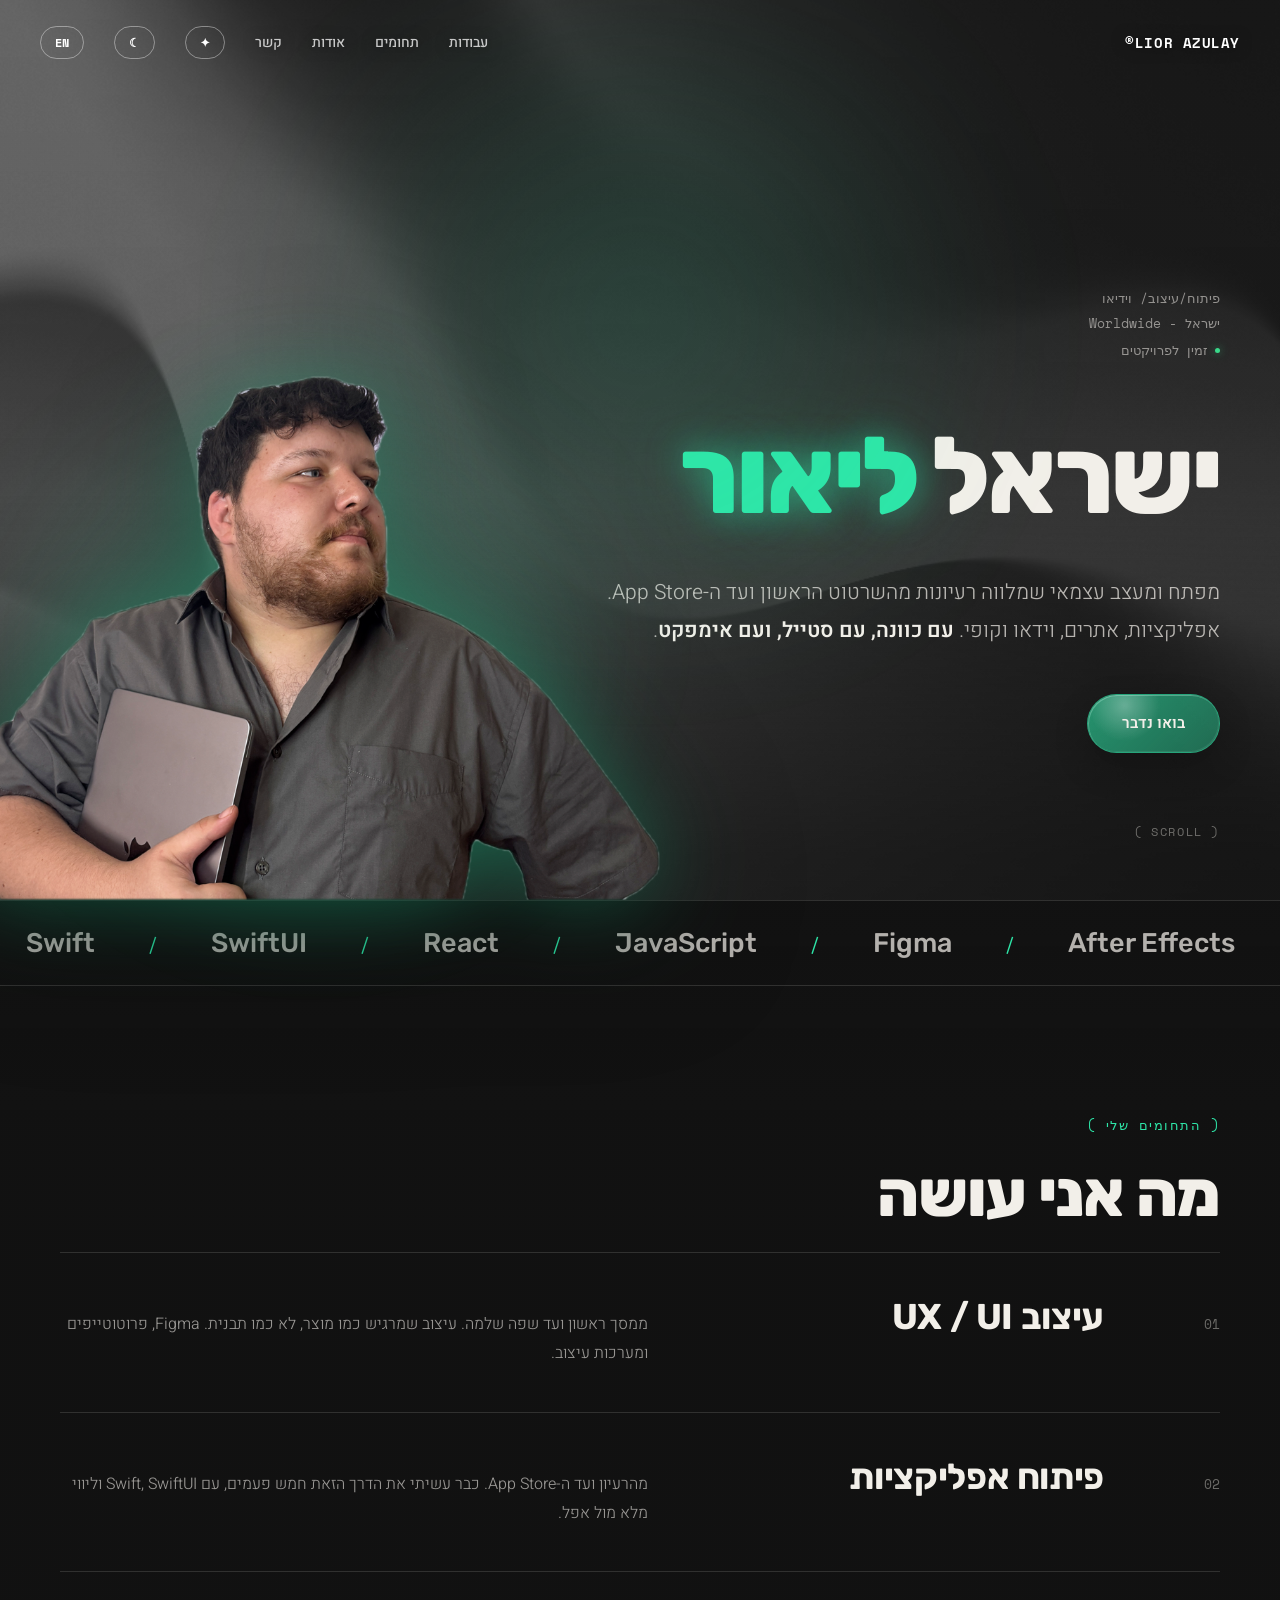
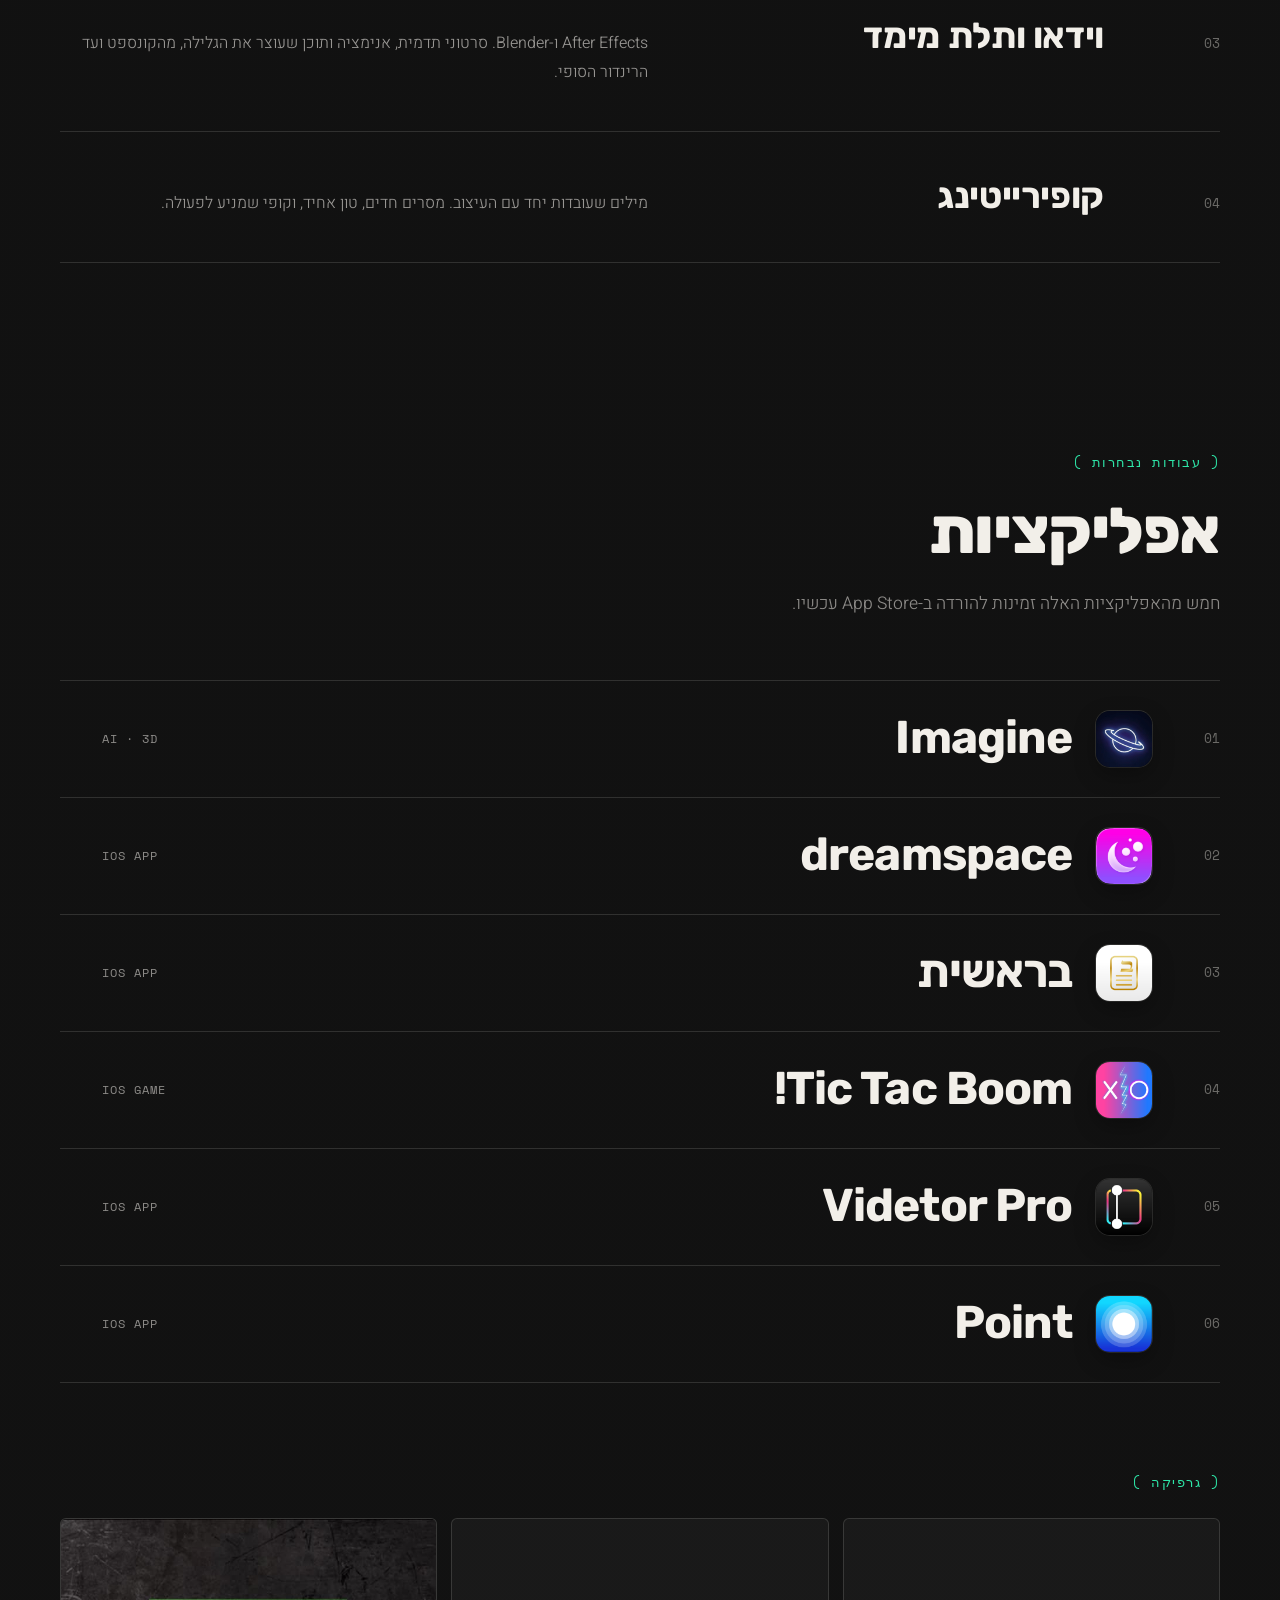
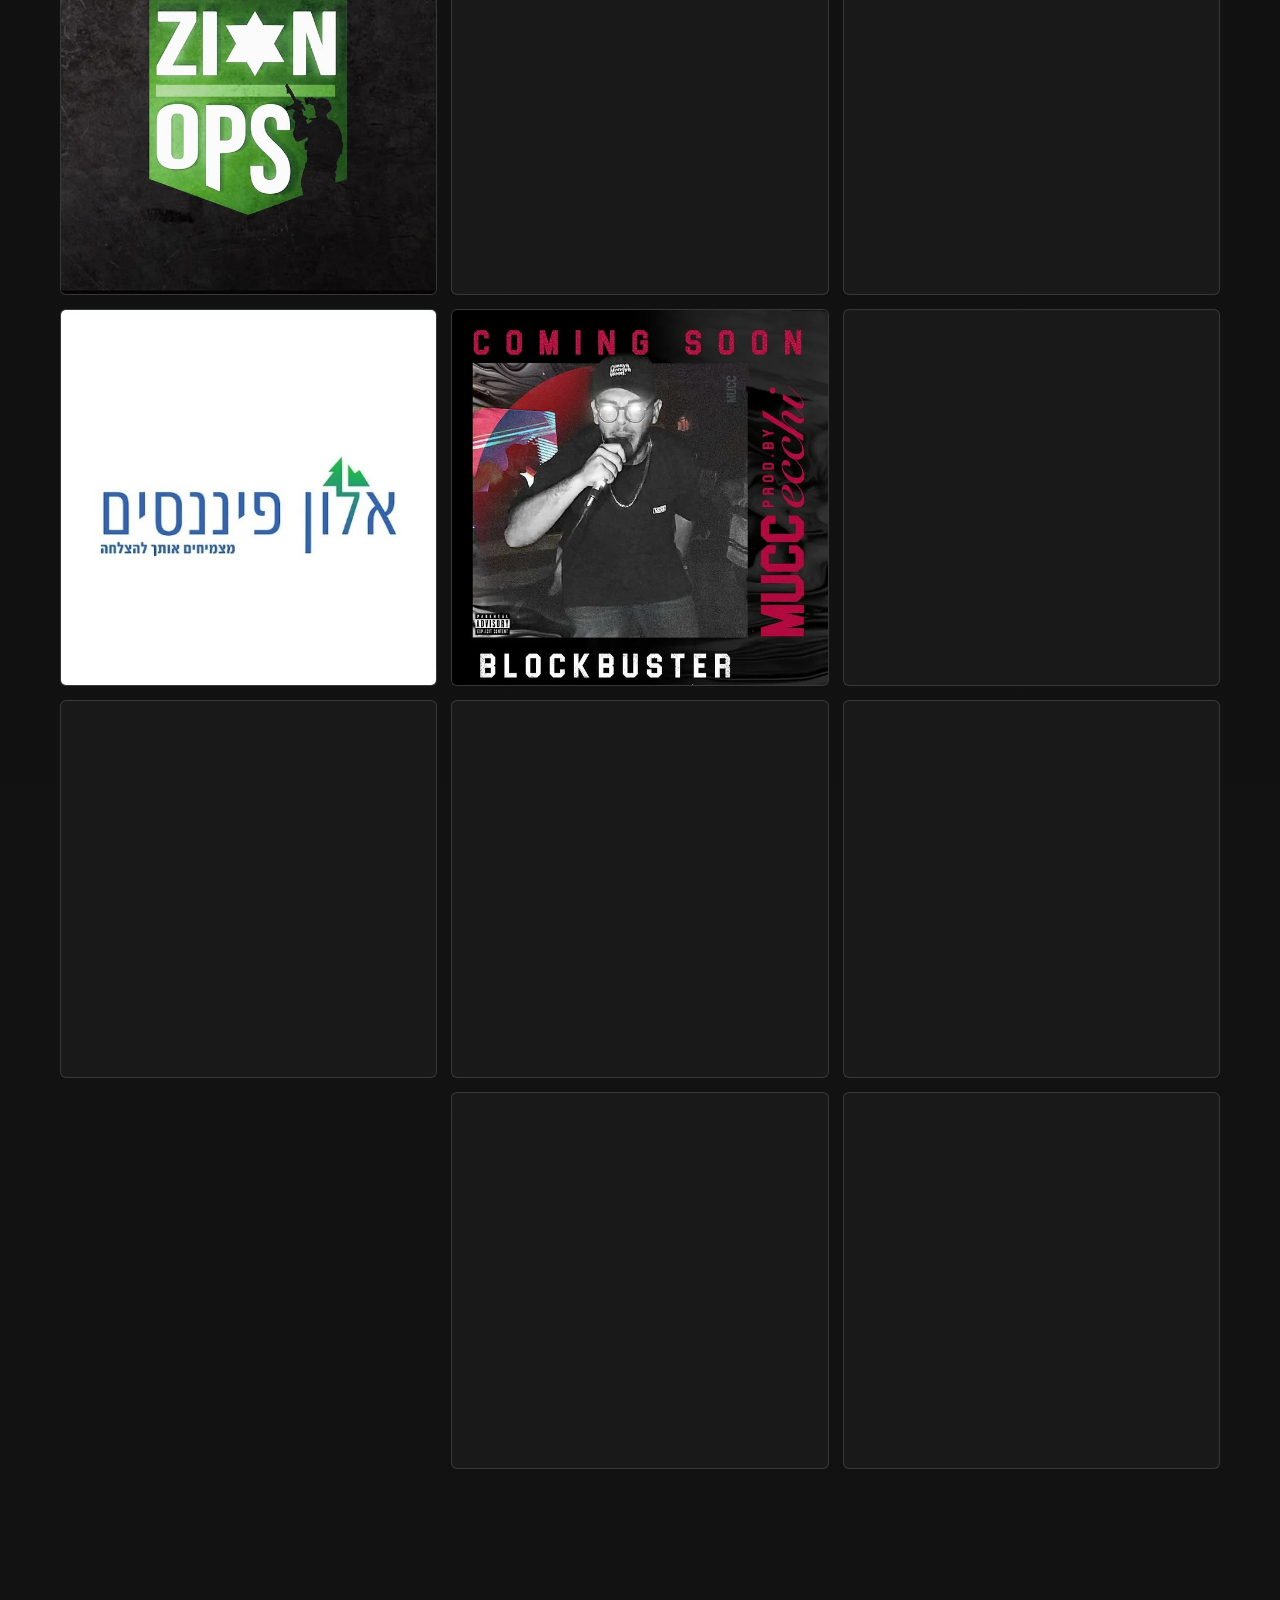
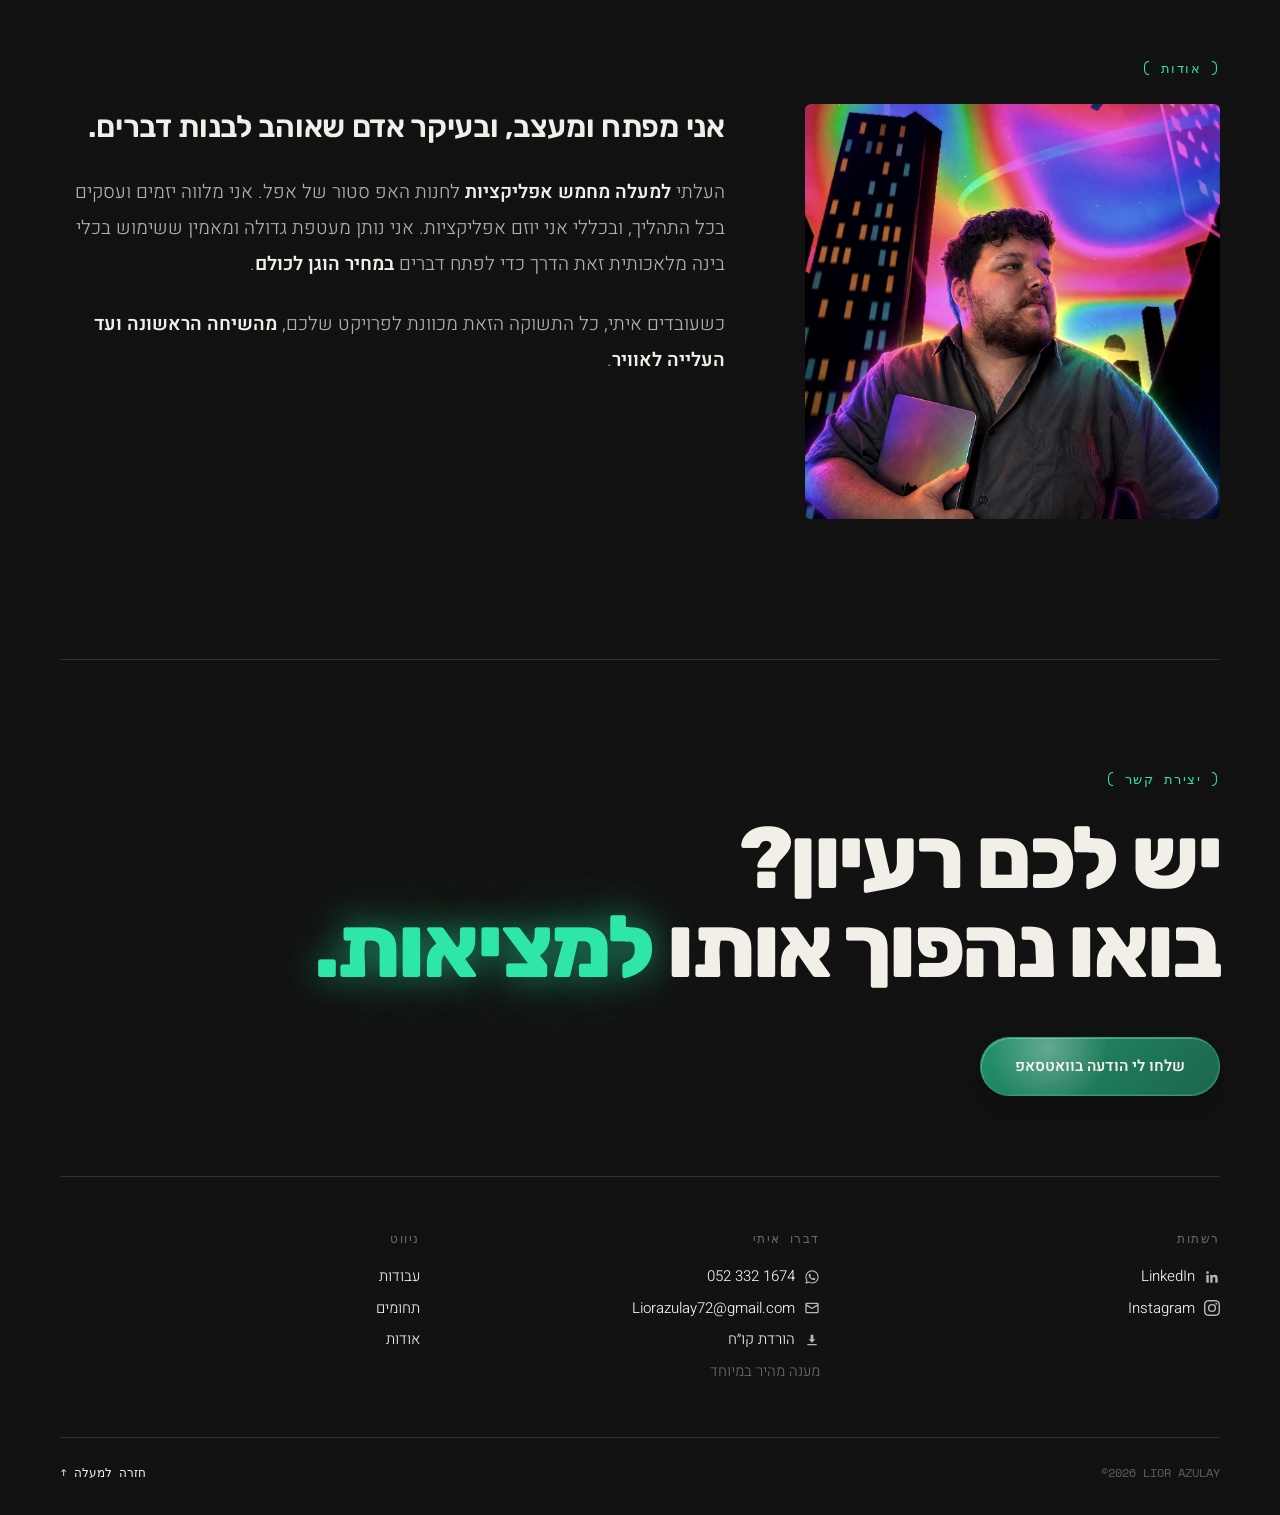
==== index.html @ 05c8af84 "3.2.6" ====
<!DOCTYPE html>
<html lang="he" dir="rtl" class="dark">

<head>
    <meta charset="UTF-8">
    <meta name="viewport" content="width=device-width, initial-scale=1.0, maximum-scale=5.0">
    <meta name="description" id="metaDescription"
        content="ליאור אזולאי, מפתח ומעצב עצמאי. אפליקציות iOS, אתרים, וידאו ותלת מימד. מהשרטוט הראשון ועד ה-App Store.">
    <meta name="keywords" content="פיתוח אפליקציות, עיצוב, וידאו, תלת מימד, אתרים, ליאור אזולאי">
    <meta name="theme-color" content="#121212">
    <title>ליאור אזולאי · מפתח ומעצב</title>

    <link rel="preconnect" href="https://fonts.googleapis.com">
    <link rel="preconnect" href="https://fonts.gstatic.com" crossorigin>
    <link href="https://fonts.googleapis.com/css2?family=Rubik:wght@400;500;600;700;800;900&family=Heebo:wght@300;400;500;600;700&family=Space+Mono:wght@400;700&display=swap" rel="stylesheet">
    <link rel="stylesheet" href="styles.css?v=8">
    <link rel="icon" href="imagine icon web.png" type="image/png">
</head>

<body>
    <!-- GradFlow animated background (vanilla WebGL port, MIT) -->
    <canvas id="gradflow-canvas" aria-hidden="true"></canvas>
    <div class="bg-scrim" aria-hidden="true"></div>

    <div class="site" id="top">

        <!-- Loader -->
        <div class="loader" id="loader">
            <span class="loadname">LIOR AZULAY · PORTFOLIO</span>
            <span class="loadnum" id="loadnum">000</span>
        </div>

        <!-- Nav -->
        <nav class="nav">
            <span class="brand">LIOR AZULAY®</span>
            <div class="navlinks">
                <a href="#work"><span class="he">עבודות</span><span class="en">Works</span></a>
                <a href="#expertise"><span class="he">תחומים</span><span class="en">Expertise</span></a>
                <a href="#about"><span class="he">אודות</span><span class="en">About</span></a>
                <a href="#contact"><span class="he">קשר</span><span class="en">Contact</span></a>
                <button class="langbtn" id="accentToggle" aria-label="Change accent color">✦</button>
                <button class="langbtn" id="themeToggle" aria-label="Toggle theme">☾</button>
                <button class="langbtn" id="langToggle">EN</button>
            </div>
        </nav>

        <div class="wrap">
            <!-- Hero -->
            <header class="hero">
                <div class="heroglow"></div>
                <div class="herosplit">
                    <div>
                        <div class="herotop">
                            <div class="herometa">
                                <span class="he">פיתוח/עיצוב/ וידיאו<br>ישראל - Worldwide<br><span class="availability">זמין לפרויקטים</span></span>
                                <span class="en">Dev / Design / Video<br>Israel · Worldwide<br>Available for projects</span>
                            </div>
                        </div>
                        <h1 class="h1"><span class="he"> ישראל <em>ליאור</em></span><span class="en">Lior Israel <em>Lior</em></span></h1>
                        <p class="statement">
                            <span class="he">מפתח ומעצב עצמאי שמלווה רעיונות מהשרטוט הראשון ועד ה-App Store. אפליקציות, אתרים, וידאו וקופי. <b>עם כוונה, עם סטייל, ועם אימפקט</b>.</span>
                            <span class="en">I'm <b>Lior Azulay</b>, an independent developer and designer taking ideas from first sketch to the App Store. Apps, websites, video and copy. <b>With intent, with style, with impact</b>.</span>
                        </p>
                        <div class="ctarow">
                            <a class="btn wa" data-wa target="_blank" rel="noopener"
                               href="https://wa.me/972523321674?text=%D7%94%D7%99%D7%99%20%D7%9C%D7%99%D7%90%D7%95%D7%A8%2C%20%D7%94%D7%92%D7%A2%D7%AA%D7%99%20%D7%9E%D7%94%D7%90%D7%AA%D7%A8%20%D7%A9%D7%9C%D7%9A%20%D7%95%D7%90%D7%A9%D7%9E%D7%97%20%D7%9C%D7%A9%D7%9E%D7%95%D7%A2%20%D7%A4%D7%A8%D7%98%D7%99%D7%9D%20%D7%A2%D7%9C%20%D7%A4%D7%A8%D7%95%D7%99%D7%A7%D7%98">
                                <span class="he">בואו נדבר</span><span class="en">Let's talk</span>
                            </a>
                        </div>
                        <div class="scrollhint"><span>( SCROLL )</span></div>
                    </div>
                    <div class="cutwrap">
                        <div class="cutglow"></div>
                        <img class="cutout" src="assets/lior-cutout-1000.png" data-fallback="assets/lior-cutout.png"
                             alt="ליאור אזולאי" width="1000" height="1000" fetchpriority="high" decoding="async"
                             onerror="var fallback=this.dataset.fallback; this.dataset.fallback=''; if (fallback) { this.src=fallback; } else { this.onerror=null; this.src='liorpsy.jpg'; this.classList.add('isphoto'); }">
                    </div>
                </div>
            </header>
        </div>

        <!-- Marquee: skills -->
        <div class="marqband" aria-hidden="true">
            <div class="marqin">
                <span>Swift</span><span class="msl">/</span><span>SwiftUI</span><span class="msl">/</span><span>React</span><span class="msl">/</span><span>JavaScript</span><span class="msl">/</span><span>Figma</span><span class="msl">/</span><span>After Effects</span><span class="msl">/</span><span>Blender</span><span class="msl">/</span><span>Photoshop</span><span class="msl">/</span><span>Video Editing</span><span class="msl">/</span><span>Copywriting</span><span class="msl">/</span><span>Swift</span><span class="msl">/</span><span>SwiftUI</span><span class="msl">/</span><span>React</span><span class="msl">/</span><span>JavaScript</span><span class="msl">/</span><span>Figma</span><span class="msl">/</span><span>After Effects</span><span class="msl">/</span><span>Blender</span><span class="msl">/</span><span>Photoshop</span><span class="msl">/</span><span>Video Editing</span><span class="msl">/</span><span>Copywriting</span><span class="msl">/</span>
            </div>
        </div>

        <div class="wrap">
            <!-- Expertise -->
            <section class="sec" id="expertise">
                <span class="seclabel rv"><span class="he">( התחומים שלי )</span><span class="en">( My expertise )</span></span>
                <h2 class="sechead rv"><span class="he">מה אני עושה</span><span class="en">What I do</span></h2>
                <div class="explist rv">
                    <div class="exprow">
                        <span class="expno">01</span>
                        <h3 class="expname"><span class="he">עיצוב UX / UI</span><span class="en">UX / UI Design</span></h3>
                        <p class="expdesc"><span class="he">ממסך ראשון ועד שפה שלמה. עיצוב שמרגיש כמו מוצר, לא כמו תבנית. Figma, פרוטוטייפים ומערכות עיצוב.</span><span class="en">From first screen to a full language. Design that feels like a product, not a template. Figma, prototypes and design systems.</span></p>
                    </div>
                    <div class="exprow">
                        <span class="expno">02</span>
                        <h3 class="expname"><span class="he">פיתוח אפליקציות</span><span class="en">App Development</span></h3>
                        <p class="expdesc"><span class="he">מהרעיון ועד ה-App Store. כבר עשיתי את הדרך הזאת חמש פעמים, עם Swift, SwiftUI וליווי מלא מול אפל.</span><span class="en">From idea to the App Store. I've made that journey five times, with Swift, SwiftUI and full guidance through Apple's process.</span></p>
                    </div>
                    <div class="exprow">
                        <span class="expno">03</span>
                        <h3 class="expname"><span class="he">וידאו ותלת מימד</span><span class="en">Video &amp; 3D</span></h3>
                        <p class="expdesc"><span class="he">After Effects ו-Blender. סרטוני תדמית, אנימציה ותוכן שעוצר את הגלילה, מהקונספט ועד הרינדור הסופי.</span><span class="en">After Effects &amp; Blender. Brand films, animation and scroll-stopping content, from concept to final render.</span></p>
                    </div>
                    <div class="exprow">
                        <span class="expno">04</span>
                        <h3 class="expname"><span class="he">קופירייטינג</span><span class="en">Copywriting</span></h3>
                        <p class="expdesc"><span class="he">מילים שעובדות יחד עם העיצוב. מסרים חדים, טון אחיד, וקופי שמניע לפעולה.</span><span class="en">Words that work with the design. Sharp messaging, a consistent voice, and copy that converts.</span></p>
                    </div>
                </div>
            </section>

            <!-- Works -->
            <section class="sec" id="work">
                <span class="seclabel rv"><span class="he">( עבודות נבחרות )</span><span class="en">( Selected works )</span></span>
                <h2 class="sechead rv"><span class="he">אפליקציות</span><span class="en">Apps</span></h2>
                <p class="seclead rv"><span class="he">חמש מהאפליקציות האלה זמינות להורדה ב-App Store עכשיו.</span><span class="en">Five of these apps are live on the App Store right now.</span></p>
                <div class="worklist rv">
                    <a class="workrow" href="https://www.imagine3d.io/demo.html" target="_blank" rel="noopener"><span class="workno">01</span><img class="workicon" src="assets/icon-imagine.jpg" alt="" width="56" height="56" loading="lazy" decoding="async"><h3 class="workname">Imagine</h3><span class="worktag">AI · 3D</span><span class="workarrow">↗</span></a>
                    <a class="workrow" href="https://apps.apple.com/il/app/dreamspace/id6747836503" target="_blank" rel="noopener"><span class="workno">02</span><img class="workicon" src="assets/icon-dreamspace.png" alt="" width="56" height="56" loading="lazy" decoding="async"><h3 class="workname">dreamspace</h3><span class="worktag">iOS App</span><span class="workarrow">↗</span></a>
                    <a class="workrow" href="https://apps.apple.com/il/app/%D7%91%D7%A8%D7%90%D7%A9%D7%99%D7%AA/id6749923278" target="_blank" rel="noopener"><span class="workno">03</span><img class="workicon" src="assets/icon-breshit.png" alt="" width="56" height="56" loading="lazy" decoding="async"><h3 class="workname"><span class="he">בראשית</span><span class="en">Bereshit</span></h3><span class="worktag">iOS App</span><span class="workarrow">↗</span></a>
                    <a class="workrow" href="https://apps.apple.com/il/app/tictac-boom/id6757354286" target="_blank" rel="noopener"><span class="workno">04</span><img class="workicon" src="assets/icon-xo.png" alt="" width="56" height="56" loading="lazy" decoding="async"><h3 class="workname">Tic Tac Boom!</h3><span class="worktag">iOS Game</span><span class="workarrow">↗</span></a>
                    <a class="workrow" href="https://apps.apple.com/il/app/videtor-pro/id6760938192" target="_blank" rel="noopener"><span class="workno">05</span><img class="workicon" src="assets/icon-videtor.png" alt="" width="56" height="56" loading="lazy" decoding="async"><h3 class="workname">Videtor Pro</h3><span class="worktag">iOS App</span><span class="workarrow">↗</span></a>
                    <a class="workrow" href="https://apps.apple.com/il/app/point/id6749490557" target="_blank" rel="noopener"><span class="workno">06</span><img class="workicon" src="assets/icon-point.png" alt="" width="56" height="56" loading="lazy" decoding="async"><h3 class="workname">Point</h3><span class="worktag">iOS App</span><span class="workarrow">↗</span></a>
                </div>

                <span class="seclabel rv gfx-label"><span class="he">( גרפיקה )</span><span class="en">( Graphics )</span></span>
                <div id="graphicsStack" class="gfx-grid rv" aria-label="גלריית עבודות גרפיקה"></div>
            </section>

            <!-- About -->
            <section class="sec" id="about">
                <span class="seclabel rv"><span class="he">( אודות )</span><span class="en">( About )</span></span>
                <div class="aboutgrid rv">
                    <img class="aboutpic" src="liorpsy.jpg" alt="ליאור אזולאי" loading="lazy">
                    <div>
                        <p class="abouttext"><span class="he">אני מפתח ומעצב, ובעיקר אדם שאוהב לבנות דברים.</span><span class="en">I'm a developer and designer, but mostly someone who loves building things.</span></p>
                        <p class="abouttext"><span class="he">העלתי <b>למעלה מחמש אפליקציות</b> לחנות האפ סטור של אפל. אני מלווה יזמים ועסקים בכל התהליך, ובכללי אני יוזם אפליקציות. אני נותן מעטפת גדולה ומאמין ששימוש בכלי בינה מלאכותית זאת הדרך כדי לפתח דברים <b>במחיר הוגן לכולם</b>.</span><span class="en">I've shipped <b>more than five apps</b> to Apple's App Store. I guide entrepreneurs and businesses through the entire process, and I launch apps of my own too. I provide a wide envelope of support, and I believe that using AI tools is the way to build things <b>at a fair price for everyone</b>.</span></p>
                        <p class="abouttext"><span class="he">כשעובדים איתי, כל התשוקה הזאת מכוונת לפרויקט שלכם, <b>מהשיחה הראשונה ועד העלייה לאוויר</b>.</span><span class="en">When you work with me, all of that passion is pointed at your project, <b>from the first call to launch day</b>.</span></p>
                    </div>
                </div>
            </section>

            <!-- Contact / big footer -->
            <footer class="bigfoot" id="contact">
                <span class="seclabel rv"><span class="he">( יצירת קשר )</span><span class="en">( Contact )</span></span>
                <h2 class="bigcta rv"><span class="he">יש לכם רעיון?<br>בואו נהפוך אותו <em>למציאות.</em></span><span class="en">Got an idea?<br>Let's make it <em>real.</em></span></h2>
                <div class="ctarow rv">
                    <a class="btn wa" data-wa target="_blank" rel="noopener"
                       href="https://wa.me/972523321674?text=%D7%94%D7%99%D7%99%20%D7%9C%D7%99%D7%90%D7%95%D7%A8%2C%20%D7%94%D7%92%D7%A2%D7%AA%D7%99%20%D7%9E%D7%94%D7%90%D7%AA%D7%A8%20%D7%A9%D7%9C%D7%9A%20%D7%95%D7%90%D7%A9%D7%9E%D7%97%20%D7%9C%D7%A9%D7%9E%D7%95%D7%A2%20%D7%A4%D7%A8%D7%98%D7%99%D7%9D%20%D7%A2%D7%9C%20%D7%A4%D7%A8%D7%95%D7%99%D7%A7%D7%98">
                        <span class="he">שלחו לי הודעה בוואטסאפ</span><span class="en">Message me on WhatsApp</span>
                    </a>
                </div>
                <div class="footgrid rv">
                    <div class="footcol">
                        <span class="foothd"><span class="he">רשתות</span><span class="en">Social</span></span>
                        <a class="footlink" href="https://www.linkedin.com/in/azulay-lior-42b43122a/" target="_blank" rel="noopener">
                            <svg class="footico" viewBox="0 0 24 24" fill="currentColor" aria-hidden="true"><path d="M20.45 20.45h-3.55v-5.57c0-1.33-.03-3.04-1.85-3.04-1.86 0-2.14 1.45-2.14 2.94v5.67H9.35V9h3.41v1.56h.05c.47-.9 1.63-1.85 3.36-1.85 3.6 0 4.27 2.37 4.27 5.46v6.28zM5.34 7.43a2.06 2.06 0 1 1 0-4.12 2.06 2.06 0 0 1 0 4.12zM7.12 20.45H3.56V9h3.56v11.45z"/></svg>
                            <span>LinkedIn</span>
                        </a>
                        <a class="footlink" href="https://www.instagram.com/lior.azul/" target="_blank" rel="noopener">
                            <svg class="footico" viewBox="0 0 24 24" fill="currentColor" aria-hidden="true"><path d="M12 2.16c3.2 0 3.58.01 4.85.07 1.17.05 1.8.25 2.23.41.56.22.96.48 1.38.9.42.42.68.82.9 1.38.16.42.36 1.06.41 2.23.06 1.27.07 1.65.07 4.85s-.01 3.58-.07 4.85c-.05 1.17-.25 1.8-.41 2.23-.22.56-.48.96-.9 1.38-.42.42-.82.68-1.38.9-.42.16-1.06.36-2.23.41-1.27.06-1.65.07-4.85.07s-3.58-.01-4.85-.07c-1.17-.05-1.8-.25-2.23-.41a3.72 3.72 0 0 1-1.38-.9c-.42-.42-.68-.82-.9-1.38-.16-.42-.36-1.06-.41-2.23-.06-1.27-.07-1.65-.07-4.85s.01-3.58.07-4.85c.05-1.17.25-1.8.41-2.23.22-.56.48-.96.9-1.38.42-.42.82-.68 1.38-.9.42-.16 1.06-.36 2.23-.41 1.27-.06 1.65-.07 4.85-.07M12 0C8.74 0 8.33.01 7.05.07 5.78.13 4.9.33 4.14.63c-.79.3-1.46.72-2.13 1.38A5.88 5.88 0 0 0 .63 4.14C.33 4.9.13 5.78.07 7.05.01 8.33 0 8.74 0 12s.01 3.67.07 4.95c.06 1.27.26 2.15.56 2.91.3.79.72 1.46 1.38 2.13.67.66 1.34 1.08 2.13 1.38.76.3 1.64.5 2.91.56C8.33 23.99 8.74 24 12 24s3.67-.01 4.95-.07c1.27-.06 2.15-.26 2.91-.56a5.88 5.88 0 0 0 2.13-1.38 5.88 5.88 0 0 0 1.38-2.13c.3-.76.5-1.64.56-2.91.06-1.28.07-1.69.07-4.95s-.01-3.67-.07-4.95c-.06-1.27-.26-2.15-.56-2.91a5.88 5.88 0 0 0-1.38-2.13A5.88 5.88 0 0 0 19.86.63c-.76-.3-1.64-.5-2.91-.56C15.67.01 15.26 0 12 0zm0 5.84A6.16 6.16 0 1 0 18.16 12 6.16 6.16 0 0 0 12 5.84zm0 10.15A3.99 3.99 0 1 1 16 12a3.99 3.99 0 0 1-4 3.99zM19.85 5.6a1.44 1.44 0 1 1-2.88 0 1.44 1.44 0 0 1 2.88 0z"/></svg>
                            <span>Instagram</span>
                        </a>
                    </div>
                    <div class="footcol">
                        <span class="foothd"><span class="he">דברו איתי</span><span class="en">Say hello</span></span>
                        <a class="footlink" href="https://wa.me/972523321674" target="_blank" rel="noopener">
                            <svg class="footico" viewBox="0 0 24 24" fill="currentColor" aria-hidden="true"><path d="M12.04 2c-5.46 0-9.91 4.45-9.91 9.91 0 1.75.46 3.45 1.32 4.95L2.05 22l5.25-1.38a9.87 9.87 0 0 0 4.74 1.21c5.46 0 9.91-4.45 9.91-9.91 0-2.65-1.03-5.14-2.9-7.01A9.82 9.82 0 0 0 12.04 2m0 1.67c2.2 0 4.26.86 5.82 2.42a8.2 8.2 0 0 1 2.41 5.83c0 4.54-3.7 8.23-8.24 8.23a8.2 8.2 0 0 1-4.19-1.15l-.3-.18-3.12.82.83-3.04-.2-.31a8.2 8.2 0 0 1-1.26-4.38c0-4.54 3.7-8.24 8.25-8.24m-3.53 3.6c-.16 0-.43.06-.66.31-.22.25-.87.85-.87 2.07 0 1.22.89 2.4 1 2.56.13.17 1.76 2.67 4.25 3.73.59.27 1.05.42 1.41.53.59.19 1.13.16 1.56.1.48-.07 1.46-.6 1.67-1.18.2-.58.2-1.07.14-1.18-.06-.1-.22-.16-.47-.28-.25-.13-1.47-.74-1.69-.82-.23-.08-.39-.12-.56.12-.16.25-.64.81-.78.97-.15.17-.29.19-.53.07-.26-.13-1.05-.39-2-1.23-.74-.66-1.23-1.47-1.38-1.72-.12-.24-.01-.39.11-.5.11-.11.27-.29.37-.44.13-.14.17-.25.25-.41.08-.17.04-.31-.02-.43-.06-.13-.56-1.35-.77-1.84-.2-.48-.4-.42-.56-.43-.14 0-.3-.01-.47-.01"/></svg>
                            <span dir="ltr">052 332 1674</span>
                        </a>
                        <a class="footlink" href="mailto:Liorazulay72@gmail.com">
                            <svg class="footico" viewBox="0 0 24 24" fill="currentColor" aria-hidden="true"><path d="M20 4H4a2 2 0 0 0-2 2v12a2 2 0 0 0 2 2h16a2 2 0 0 0 2-2V6a2 2 0 0 0-2-2zm0 2v.51l-8 4.99-8-4.99V6h16zM4 18V8.85l7.47 4.66a1 1 0 0 0 1.06 0L20 8.85V18H4z"/></svg>
                            <span>Liorazulay72@gmail.com</span>
                        </a>
                        <a class="footlink" href="‎⁨קוחH⁩.pdf" download>
                            <svg class="footico" viewBox="0 0 24 24" fill="currentColor" aria-hidden="true"><path d="M12 16l-5-5h3V4h4v7h3l-5 5zm-7 2h14v2H5v-2z"/></svg>
                            <span><span class="he">הורדת קו״ח</span><span class="en">Download CV</span></span>
                        </a>
                        <span class="footnote"><span class="he">מענה מהיר במיוחד</span><span class="en">Lightning fast replies</span></span>
                    </div>
                    <div class="footcol">
                        <span class="foothd"><span class="he">ניווט</span><span class="en">Menu</span></span>
                        <a href="#work"><span class="he">עבודות</span><span class="en">Works</span></a>
                        <a href="#expertise"><span class="he">תחומים</span><span class="en">Expertise</span></a>
                        <a href="#about"><span class="he">אודות</span><span class="en">About</span></a>
                    </div>
                </div>
                <div class="footbar">
                    <span dir="ltr">©2026 LIOR AZULAY</span>
                    <a href="#top"><span class="he">חזרה למעלה ↑</span><span class="en">Back to top ↑</span></a>
                </div>
            </footer>
        </div>

    </div>

    <script src="gradflow-bg.js?v=4"></script>
    <script src="script.js?v=5"></script>
</body>

</html>
---- styles.css ----
/* ============================================================
   Lior Azulay — Portfolio
   עיצוב אדיטוריאלי (Claude Design: Lior Portfolio.dc.html)
   + רקע GradFlow חי + כפתורי liquid glass
   ============================================================ */

/* ========== Theme variables ========== */
:root {
    color-scheme: dark;

    --bg-solid: #121212;
    --ink: #f2efe9;
    --ink-72: rgba(242, 239, 233, 0.72);
    --ink-60: rgba(242, 239, 233, 0.6);
    --ink-55: rgba(242, 239, 233, 0.55);
    --ink-40: rgba(242, 239, 233, 0.4);
    --ink-35: rgba(242, 239, 233, 0.35);
    --line: rgba(242, 239, 233, 0.14);
    --line-strong: rgba(242, 239, 233, 0.3);

    /* Accent — sunset (מתוך העיצוב) */
    --a1: #ff8a4c;
    --glow: 255, 138, 76;

    /* Liquid glass surfaces */
    --glass-bg: rgba(18, 18, 18, 0.42);
    --glass-border: rgba(242, 239, 233, 0.22);
    --glass-highlight: rgba(255, 255, 255, 0.32);

    /* Scrim מעל קנבס ה-GradFlow: כמעט שקוף בהירו, כהה בהמשך הדף */
    --scrim: linear-gradient(180deg,
        rgba(18, 18, 18, 0.05) 0,
        rgba(18, 18, 18, 0.1) 55vh,
        rgba(18, 18, 18, 0.72) 95vh,
        rgba(18, 18, 18, 0.9) 125vh,
        rgba(18, 18, 18, 0.92) 100%);
}

html.light {
    color-scheme: light;

    --bg-solid: #f2efe9;
    --ink: #16140f;
    --ink-72: rgba(22, 20, 15, 0.74);
    --ink-60: rgba(22, 20, 15, 0.64);
    --ink-55: rgba(22, 20, 15, 0.58);
    --ink-40: rgba(22, 20, 15, 0.44);
    --ink-35: rgba(22, 20, 15, 0.38);
    --line: rgba(22, 20, 15, 0.14);
    --line-strong: rgba(22, 20, 15, 0.32);

    --a1: #e56a2b;
    --glow: 229, 106, 43;

    --glass-bg: rgba(242, 239, 233, 0.5);
    --glass-border: rgba(22, 20, 15, 0.2);
    --glass-highlight: rgba(255, 255, 255, 0.8);

    --scrim: linear-gradient(180deg,
        rgba(242, 239, 233, 0.05) 0,
        rgba(242, 239, 233, 0.1) 55vh,
        rgba(242, 239, 233, 0.72) 95vh,
        rgba(242, 239, 233, 0.9) 125vh,
        rgba(242, 239, 233, 0.92) 100%);
}

/* ========== Base ========== */
* { box-sizing: border-box; }

html {
    scroll-behavior: smooth;
    overflow-x: clip;
}

body {
    margin: 0;
    position: relative;
    background: var(--bg-solid);
    color: var(--ink);
    font-family: 'Heebo', system-ui, sans-serif;
    overflow-x: clip;
    transition: color 0.3s ease;
}

a { color: var(--ink); text-decoration: none; }
a:hover { color: var(--a1); }

::selection { background: rgba(var(--glow), 0.4); }

/* ========== GradFlow background + scrim ========== */
#gradflow-canvas {
    position: fixed;
    inset: 0;
    width: 100vw;
    height: 100vh;
    z-index: -2;
    display: block;
}

.bg-scrim {
    /* absolute (לא fixed) כדי שהגרדיאנט ימדד ביחס לגובה המסמך:
       שקוף בהירו, מתכהה אחרי גובה מסך אחד */
    position: absolute;
    inset: 0;
    z-index: -1;
    background: var(--scrim);
    pointer-events: none;
}

/* ========== Layout ========== */
.site {
    direction: rtl;
    position: relative;
    min-height: 100vh;
}

.site.on-en { direction: ltr; }
.en { display: none; }
.on-en .en { display: revert; }
.on-en .he { display: none; }

.wrap {
    position: relative;
    z-index: 2;
    max-width: 1240px;
    margin: 0 auto;
    padding: 0 40px;
}

section[id], footer[id] { scroll-margin-top: 40px; }

/* ========== Loader ========== */
.loader {
    position: fixed;
    inset: 0;
    z-index: 200;
    background: var(--bg-solid);
    display: flex;
    align-items: flex-end;
    justify-content: space-between;
    padding: 32px 40px;
    transition: opacity 0.6s ease, visibility 0.6s;
}

.loader.off {
    opacity: 0;
    visibility: hidden;
    pointer-events: none;
}

.loadnum {
    font-family: 'Space Mono', monospace;
    font-size: clamp(60px, 10vw, 140px);
    font-weight: 700;
    line-height: 1;
    color: var(--ink);
}

.loadname {
    font-family: 'Space Mono', monospace;
    font-size: 13px;
    color: var(--ink-55);
    letter-spacing: 0.1em;
}

/* ========== Nav ========== */
.nav {
    position: fixed;
    top: 0;
    left: 0;
    right: 0;
    z-index: 60;
    display: flex;
    align-items: center;
    justify-content: space-between;
    padding: 26px 40px;
    /* בלי mix-blend-mode: הוא כפה recomposite של כל הניווט מול הקנבס החי
       בכל פריים גלילה. text-shadow נותן קונטרסט זהה בעלות אפסית. */
    text-shadow: 0 1px 14px rgba(0, 0, 0, 0.55);
}

html.light .nav {
    text-shadow: 0 1px 14px rgba(255, 255, 255, 0.65);
}

.brand {
    font-family: 'Space Mono', monospace;
    font-weight: 700;
    font-size: 14px;
    letter-spacing: 0.04em;
    color: #fff;
}

html.light .brand,
html.light .navlinks a,
html.light .langbtn { color: var(--ink); }

html.light .langbtn { border-color: rgba(22, 20, 15, 0.4); }

.navlinks {
    display: flex;
    align-items: center;
    gap: 30px;
    font-size: 14px;
    font-weight: 500;
}

.navlinks a { color: rgba(255, 255, 255, 0.75); }
.navlinks a:hover { color: #fff; }

.langbtn {
    background: none;
    border: 1px solid rgba(255, 255, 255, 0.4);
    color: #fff;
    border-radius: 99px;
    padding: 7px 14px;
    font-family: 'Space Mono', monospace;
    font-size: 11.5px;
    font-weight: 700;
    cursor: pointer;
}

.langbtn:hover { border-color: #fff; }

/* ========== Hero ========== */
.hero {
    min-height: 100vh;
    display: flex;
    flex-direction: column;
    justify-content: flex-end;
    /* בלי padding תחתון: הקאטאאוט יושב צמוד לפס הנע */
    padding: 140px 0 0;
    position: relative;
}

.herosplit > div:first-child {
    padding-bottom: 60px;
}

/* מונע מהזוהר של הקאטאאוט להרחיב את ה-viewport במובייל */
.cutwrap { overflow: visible; }
@media (max-width: 840px) {
    .cutglow { width: 100%; }
}

.heroglow {
    position: absolute;
    top: 0;
    left: 50%;
    transform: translateX(-50%);
    width: 80vw;
    height: 50vw;
    border-radius: 50%;
    background: radial-gradient(circle, rgba(var(--glow), 0.14), transparent 65%);
    filter: blur(60px);
    pointer-events: none;
}

.herosplit {
    display: grid;
    grid-template-columns: 1.25fr 1fr;
    gap: 30px;
    align-items: end;
}

.cutwrap {
    position: relative;
    align-self: end;
    min-height: 420px;
    display: flex;
    align-items: flex-end;
    justify-content: center;
}

.cutglow {
    position: absolute;
    bottom: 0;
    left: 50%;
    transform: translateX(-50%);
    width: 120%;
    aspect-ratio: 1;
    border-radius: 50%;
    background: radial-gradient(circle at 50% 70%, rgba(var(--glow), 0.4), rgba(var(--glow), 0.1) 45%, transparent 70%);
    filter: blur(50px);
    animation: pulse 5s ease-in-out infinite alternate;
    will-change: transform, opacity;
}

@keyframes pulse {
    to { opacity: 0.65; transform: translateX(-50%) scale(1.08); }
}

.cutout {
    position: relative;
    width: 140%;
    max-width: 780px;
    height: auto;
    aspect-ratio: 1 / 1;
    object-fit: contain;
    display: block;
    filter: drop-shadow(0 0 44px rgba(var(--glow), 0.34)) drop-shadow(0 24px 60px rgba(0, 0, 0, 0.5));
}

.cutout.isphoto {
    border-radius: 10px;
    max-width: 420px;
    width: 100%;
    filter: grayscale(0.2) contrast(1.05) drop-shadow(0 24px 60px rgba(0, 0, 0, 0.5));
}

.herotop {
    display: flex;
    justify-content: space-between;
    align-items: flex-start;
    gap: 40px;
    margin-bottom: 60px;
}

.herometa {
    font-family: 'Space Mono', monospace;
    font-size: 12.5px;
    line-height: 2;
    color: var(--ink-55);
    text-align: right;
}

.on-en .herometa { text-align: left; }

.availability {
    display: inline-flex;
    align-items: center;
    gap: 7px;
}

.availability::before {
    content: "";
    width: 5px;
    height: 5px;
    flex: 0 0 5px;
    border-radius: 50%;
    background: #39d98a;
    box-shadow: 0 0 8px rgba(57, 217, 138, 0.65);
}

.h1 {
    font-family: 'Rubik', sans-serif;
    font-size: clamp(52px, 8.4vw, 128px);
    font-weight: 800;
    line-height: 1;
    margin: 0;
    letter-spacing: -0.03em;
    color: var(--ink);
}

.h1 em {
    font-style: normal;
    color: var(--a1);
    text-shadow: 0 0 34px rgba(var(--glow), 0.55), 0 0 90px rgba(var(--glow), 0.3);
}

.statement {
    font-size: clamp(17px, 1.8vw, 21px);
    font-weight: 300;
    line-height: 1.8;
    color: var(--ink-72);
    max-width: 620px;
    margin: 44px 0 0;
}

.statement b { font-weight: 600; color: var(--ink); }

.scrollhint {
    font-family: 'Space Mono', monospace;
    font-size: 11.5px;
    letter-spacing: 0.14em;
    color: var(--ink-40);
    margin-top: 70px;
    display: flex;
    align-items: center;
    gap: 10px;
}

/* ========== Liquid glass buttons ========== */
.ctarow {
    display: flex;
    gap: 14px;
    flex-wrap: wrap;
    margin-top: 44px;
    align-items: center;
}

.btn {
    position: relative;
    isolation: isolate;
    display: inline-flex;
    align-items: center;
    gap: 12px;
    padding: 17px 34px;
    border-radius: 99px;
    font-family: inherit;
    font-size: 15.5px;
    font-weight: 600;
    color: var(--ink);
    cursor: pointer;
    overflow: hidden;
    background: var(--glass-bg);
    border: 1px solid var(--glass-border);
    box-shadow:
        inset 1px 1px 0 var(--glass-highlight),
        inset -1px -1px 0 rgba(255, 255, 255, 0.08),
        0 14px 34px rgba(0, 0, 0, 0.22);
    transition: transform 0.3s, box-shadow 0.3s, background 0.3s, border-color 0.3s;
}

.btn::before {
    content: "";
    position: absolute;
    inset: 0;
    z-index: -1;
    border-radius: inherit;
    background:
        radial-gradient(circle at 30% 18%, rgba(255, 255, 255, 0.28), transparent 34%),
        linear-gradient(135deg, rgba(255, 255, 255, 0.14), rgba(255, 255, 255, 0.02) 45%, rgba(255, 255, 255, 0.08));
    pointer-events: none;
}

.btn:hover {
    color: var(--ink);
    transform: translateY(-2px);
    border-color: rgba(var(--glow), 0.6);
    box-shadow:
        inset 1px 1px 0 var(--glass-highlight),
        0 0 34px rgba(var(--glow), 0.45),
        0 12px 40px rgba(var(--glow), 0.2);
}

.btn:active { transform: translateY(1px); }

.btn.ghost {
    background: transparent;
    border: 1px solid var(--line-strong);
    box-shadow: none;
}

.btn.ghost::before { display: none; }

.btn.ghost:hover {
    border-color: var(--ink);
    box-shadow: none;
}

/* כפתור וואטסאפ בצבע ה-theme הנוכחי */
.btn.wa {
    background: rgba(var(--glow), 0.3);
    border-color: rgba(var(--glow), 0.55);
    color: var(--ink);
}

.btn.wa::before {
    background:
        radial-gradient(circle at 28% 18%, rgba(255, 255, 255, 0.3), transparent 34%),
        linear-gradient(135deg, rgba(var(--glow), 0.42), rgba(var(--glow), 0.14));
}

.btn.wa:hover {
    border-color: rgba(var(--glow), 0.85);
    box-shadow:
        inset 1px 1px 0 var(--glass-highlight),
        0 0 34px rgba(var(--glow), 0.45),
        0 12px 40px rgba(var(--glow), 0.22);
}

/* ========== Marquee ========== */
.marqband {
    overflow: hidden;
    padding: 26px 0;
    border-top: 1px solid var(--line);
    border-bottom: 1px solid var(--line);
    direction: ltr;
}

.marqin {
    display: flex;
    gap: 0;
    width: max-content;
    animation: marq 30s linear infinite;
    font-family: 'Rubik', sans-serif;
    font-size: clamp(19px, 2.2vw, 27px);
    font-weight: 500;
    color: var(--ink-72);
    white-space: nowrap;
    align-items: baseline;
    will-change: transform;
}

.marqin span { padding: 0 26px; }

.msl {
    color: var(--a1);
    font-family: 'Space Mono', monospace;
    font-size: 0.7em;
}

@keyframes marq {
    to { transform: translateX(-50%); }
}

/* ========== Sections ========== */
.sec { padding: 130px 0 60px; }

.seclabel {
    font-family: 'Space Mono', monospace;
    font-size: 12.5px;
    letter-spacing: 0.12em;
    color: var(--a1);
    text-transform: uppercase;
    display: block;
    margin-bottom: 26px;
}

.sechead {
    font-family: 'Rubik', sans-serif;
    font-size: clamp(36px, 5vw, 64px);
    font-weight: 800;
    margin: 0 0 24px;
    letter-spacing: -0.02em;
    line-height: 1.05;
}

.seclead {
    color: var(--ink-55);
    font-size: 17.5px;
    font-weight: 300;
    margin: 0 0 60px;
    max-width: 540px;
    line-height: 1.75;
}

/* ========== Expertise list ========== */
.explist { border-top: 1px solid var(--line); }

.exprow {
    display: grid;
    grid-template-columns: 80px 1fr 1.4fr;
    gap: 36px;
    padding: 44px 0;
    border-bottom: 1px solid var(--line);
    align-items: baseline;
}

.expno {
    font-family: 'Space Mono', monospace;
    font-size: 13px;
    color: var(--ink-40);
}

.expname {
    font-family: 'Rubik', sans-serif;
    font-size: clamp(24px, 2.8vw, 36px);
    font-weight: 700;
    margin: 0;
    line-height: 1.1;
    letter-spacing: -0.01em;
}

.expdesc {
    font-size: 16px;
    font-weight: 300;
    color: var(--ink-60);
    margin: 0;
    line-height: 1.8;
}

/* ========== Works list ========== */
.worklist { border-top: 1px solid var(--line); }

.workrow {
    display: grid;
    grid-template-columns: 44px 56px 1fr auto auto;
    gap: 24px;
    align-items: center;
    padding: 30px 0;
    border-bottom: 1px solid var(--line);
    color: inherit;
    transition: padding 0.35s ease;
}

.workicon {
    width: 56px;
    height: 56px;
    border-radius: 14px;
    object-fit: cover;
    display: block;
    box-shadow: 0 8px 22px rgba(0, 0, 0, 0.3), 0 0 0 1px var(--line);
    transition: transform 0.3s ease;
}

.workrow:hover .workicon {
    transform: scale(1.08);
}

.worktile {
    display: flex;
    align-items: center;
    justify-content: center;
    font-family: 'Space Mono', monospace;
    font-size: 22px;
    font-weight: 700;
    color: var(--ink-60);
    background: rgba(127, 127, 127, 0.1);
    border: 1px solid var(--line);
}

.workrow:hover { color: inherit; padding-right: 16px; }
.on-en .workrow:hover { padding-right: 0; padding-left: 16px; }

.workno {
    font-family: 'Space Mono', monospace;
    font-size: 12.5px;
    color: var(--ink-40);
}

.workname {
    font-family: 'Rubik', sans-serif;
    font-size: clamp(26px, 3.6vw, 46px);
    font-weight: 700;
    margin: 0;
    line-height: 1.05;
    letter-spacing: -0.02em;
    transition: color 0.3s, text-shadow 0.3s;
}

.workrow:hover .workname {
    color: var(--a1);
    text-shadow: 0 0 28px rgba(var(--glow), 0.6);
}

.worktag {
    font-family: 'Space Mono', monospace;
    font-size: 12px;
    letter-spacing: 0.08em;
    text-transform: uppercase;
    color: var(--ink-55);
}

.workarrow {
    font-size: 22px;
    color: var(--a1);
    opacity: 0;
    transition: opacity 0.3s;
}

.workrow:hover .workarrow { opacity: 1; }

/* ========== Graphics grid ========== */
.gfx-label { margin-top: 90px; }

.gfx-grid {
    display: grid;
    grid-template-columns: repeat(3, minmax(0, 1fr));
    gap: 14px;
}

.gfx-grid figure {
    position: relative;
    margin: 0;
    aspect-ratio: 1 / 1;
    overflow: hidden;
    border-radius: 6px;
    background: rgba(127, 127, 127, 0.08);
    border: 1px solid var(--line);
}

.gfx-grid img {
    width: 100%;
    height: 100%;
    object-fit: cover;
    display: block;
    filter: grayscale(0.15);
    transition: transform 0.4s ease, filter 0.4s ease;
}

.gfx-grid figure:hover img {
    transform: scale(1.04);
    filter: grayscale(0);
}

/* ========== About ========== */
.aboutgrid {
    display: grid;
    grid-template-columns: 1fr 1.6fr;
    gap: 80px;
    align-items: start;
}

.aboutpic {
    width: 100%;
    border-radius: 6px;
    display: block;
    filter: grayscale(0.25) contrast(1.05);
}

.abouttext {
    font-size: 19px;
    font-weight: 300;
    line-height: 1.9;
    color: var(--ink-72);
    margin: 0 0 24px;
}

.abouttext b { font-weight: 600; color: var(--ink); }

.abouttext:first-of-type {
    font-family: 'Rubik', sans-serif;
    font-size: clamp(23px, 2.4vw, 31px);
    line-height: 1.5;
    color: var(--ink);
    font-weight: 600;
    letter-spacing: -0.01em;
}

/* ========== Big footer ========== */
.bigfoot {
    border-top: 1px solid var(--line);
    padding: 110px 0 0;
    margin-top: 80px;
}

.bigcta {
    font-family: 'Rubik', sans-serif;
    font-size: clamp(40px, 6.8vw, 96px);
    font-weight: 800;
    margin: 0 0 20px;
    line-height: 1.02;
    letter-spacing: -0.03em;
}

.bigcta em {
    font-style: normal;
    color: var(--a1);
    text-shadow: 0 0 34px rgba(var(--glow), 0.55), 0 0 90px rgba(var(--glow), 0.28);
}

.footgrid {
    display: grid;
    grid-template-columns: repeat(3, 1fr);
    gap: 40px;
    margin: 80px 0 0;
    padding: 50px 0;
    border-top: 1px solid var(--line);
}

.footcol {
    font-size: 15px;
    font-weight: 300;
    line-height: 2.1;
    color: var(--ink-60);
    display: flex;
    flex-direction: column;
}

.foothd {
    font-family: 'Space Mono', monospace;
    font-size: 11.5px;
    letter-spacing: 0.14em;
    text-transform: uppercase;
    color: var(--ink-40);
    margin-bottom: 10px;
}

.footnote { color: var(--ink-40); }

.footlink {
    display: inline-flex;
    align-items: center;
    gap: 9px;
}

.footico {
    width: 16px;
    height: 16px;
    flex: 0 0 auto;
    opacity: 0.75;
    transition: opacity 0.3s;
}

.footlink:hover .footico { opacity: 1; }

.footbar {
    display: flex;
    justify-content: space-between;
    align-items: center;
    padding: 26px 0 34px;
    border-top: 1px solid var(--line);
    font-family: 'Space Mono', monospace;
    font-size: 12px;
    color: var(--ink-35);
    flex-wrap: wrap;
    gap: 10px;
}

/* ========== Reveal ========== */
.rv {
    opacity: 0;
    transform: translateY(26px);
    transition: opacity 0.9s ease, transform 0.9s cubic-bezier(0.2, 0.8, 0.2, 1);
}

.rv:not(.in) { will-change: opacity, transform; }

.rv.in {
    opacity: 1;
    transform: none;
}

@media (prefers-reduced-motion: reduce) {
    .rv { opacity: 1; transform: none; transition: none; }
    .marqin { animation: none; }
    .cutglow { animation: none; }
}

/* ========== Responsive ========== */
@media (max-width: 840px) {
    .wrap { padding: 0 22px; }
    .nav { padding: 20px 22px; }
    .loader { padding: 24px 22px; }
    .herosplit { grid-template-columns: 1fr; }
    .cutwrap { min-height: 300px; }
    .h1 { font-size: clamp(64px, 17vw, 104px); line-height: 0.98; }
    .statement { font-size: 19px; }
    /* blur כבד שמונפש יקר במובייל — גרדיאנט רדיאלי כבר רך מספיק */
    .cutglow { filter: blur(28px); }
    .brand { white-space: nowrap; font-size: 12px; }
    .navlinks { gap: 12px; font-size: 13px; }
    .navlinks a { display: none; }
    .herometa { text-align: right; }
    .cutout { width: 100%; max-width: 520px; height: auto; }
    .exprow { grid-template-columns: 50px 1fr; gap: 16px; }
    .expdesc { grid-column: 2; }
    .workrow { grid-template-columns: 44px 1fr auto; gap: 14px; }
    .workno { display: none; }
    .workicon { width: 44px; height: 44px; border-radius: 11px; }
    .worktile { font-size: 17px; }
    .workarrow { display: none; }
    .aboutgrid { grid-template-columns: 1fr; gap: 44px; }
    .footgrid { grid-template-columns: 1fr; }
    .herotop { flex-direction: column; }
    .gfx-grid { grid-template-columns: repeat(2, minmax(0, 1fr)); gap: 10px; }
    .sec { padding: 90px 0 40px; }
}
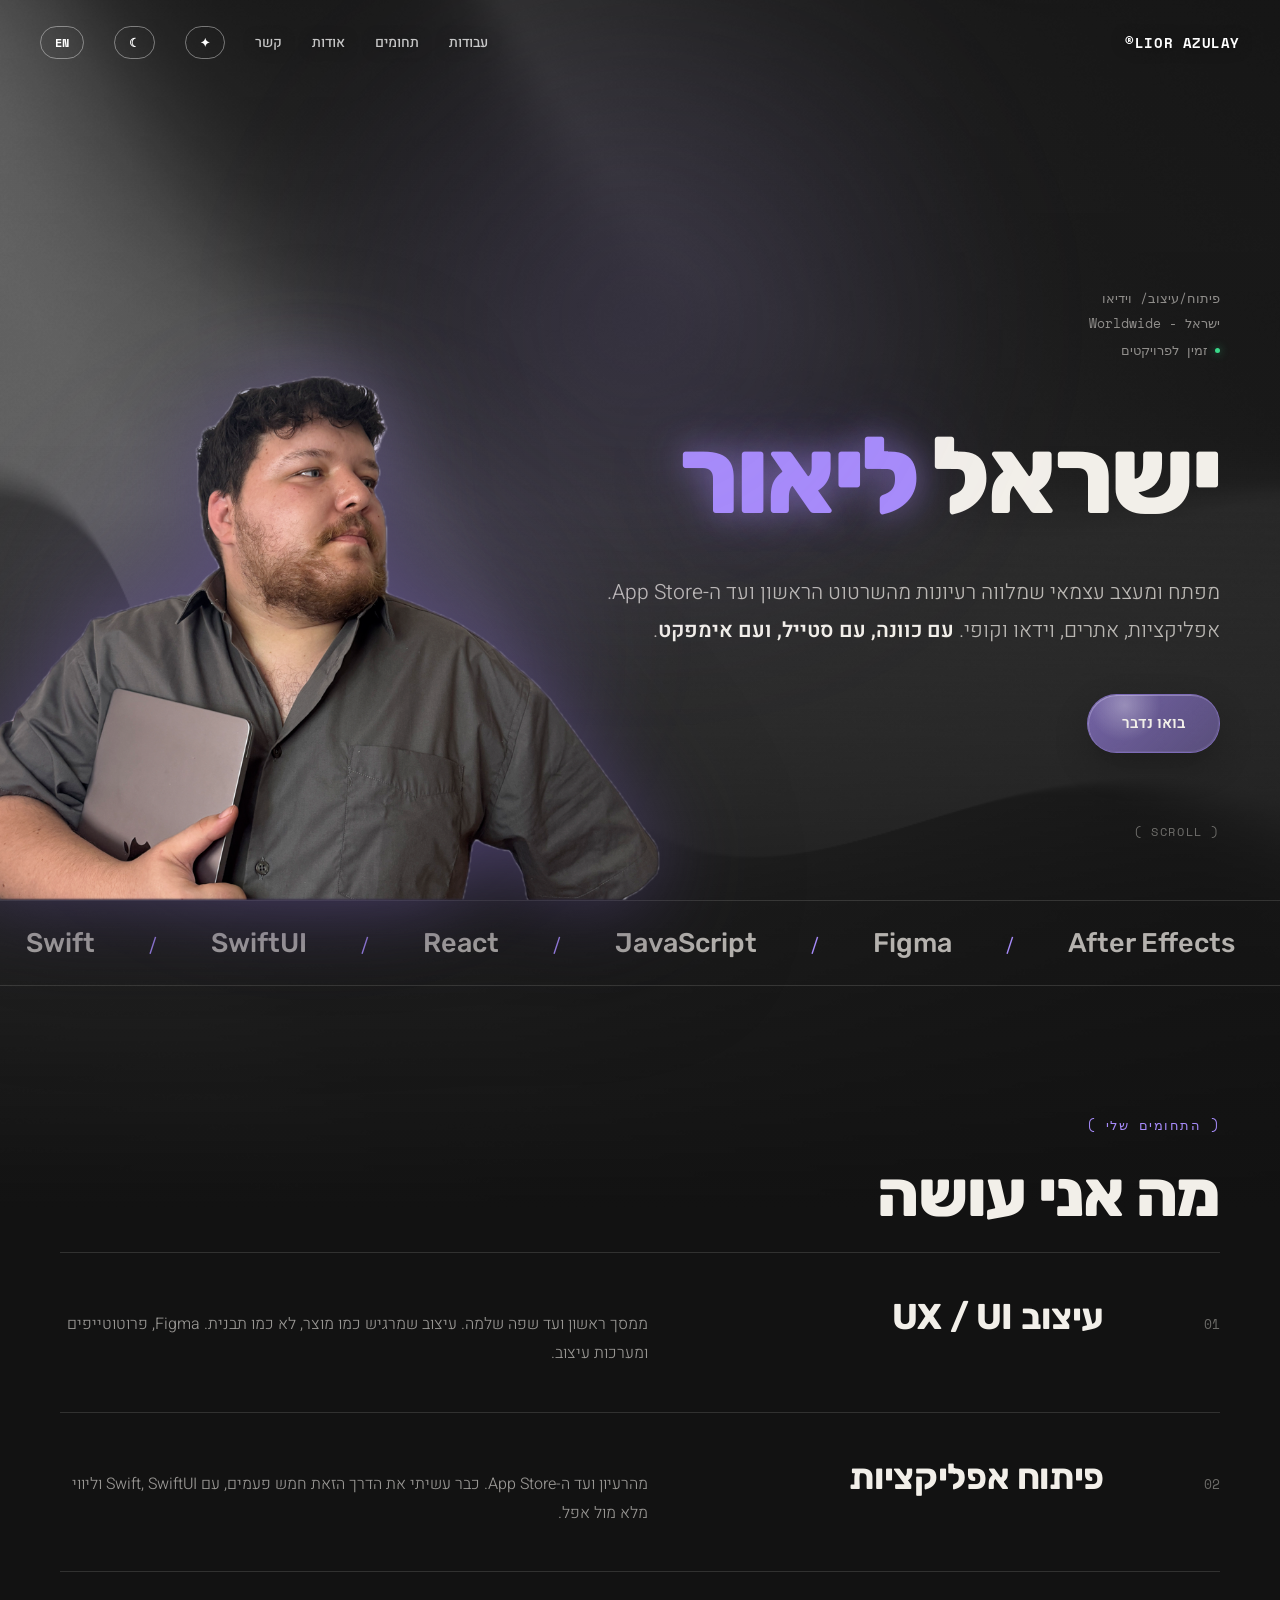
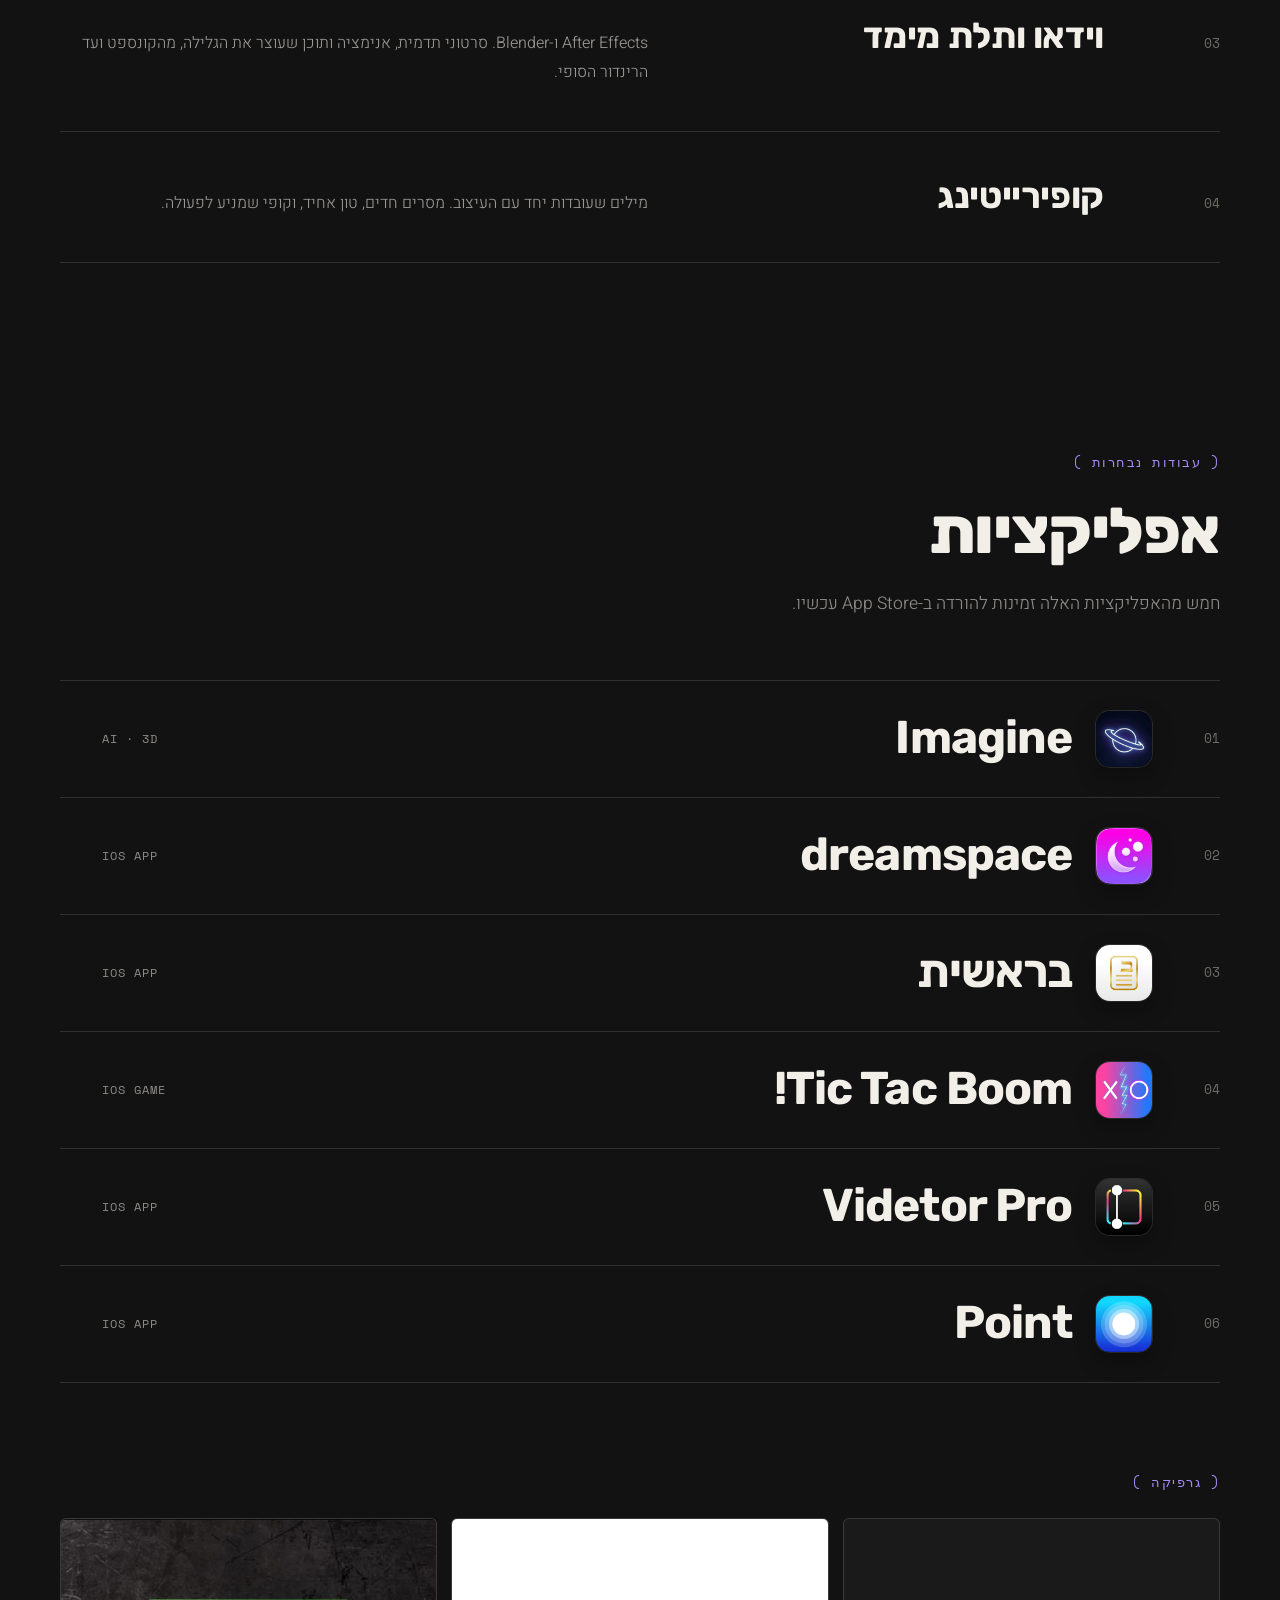
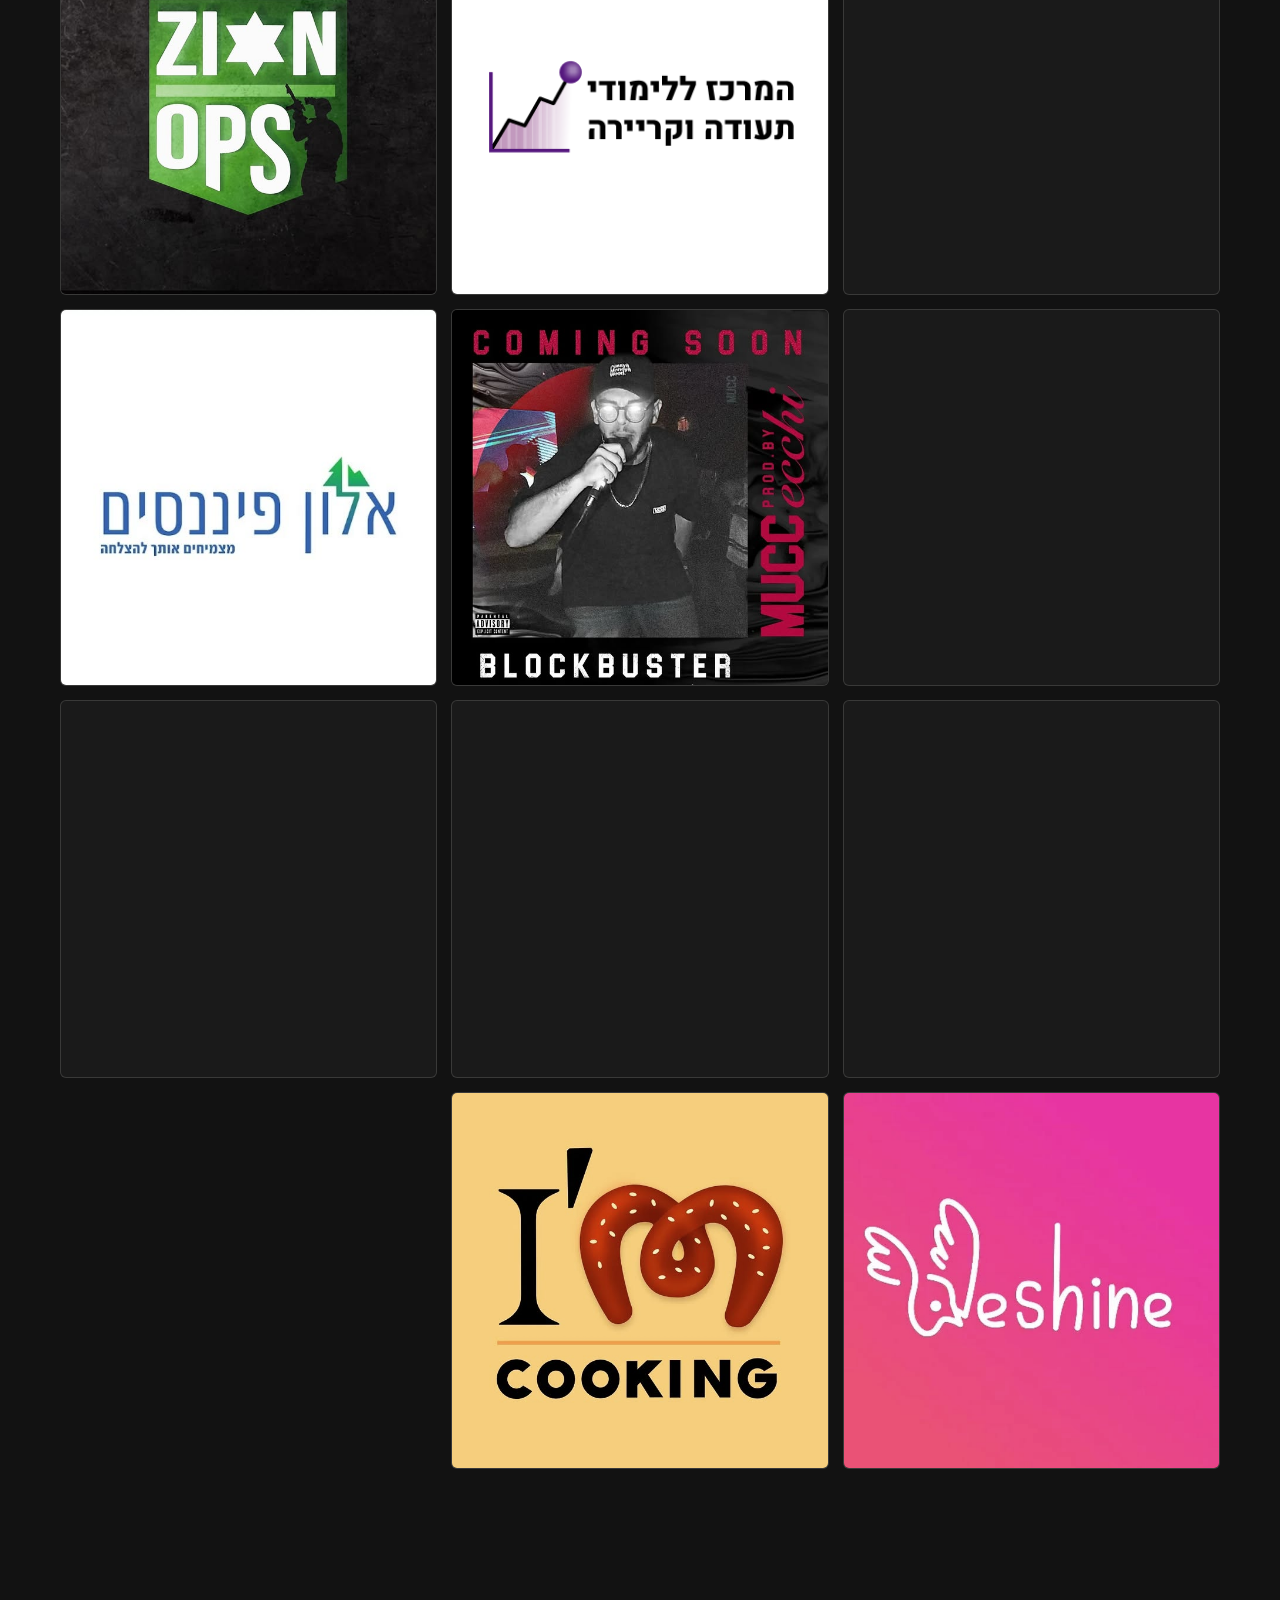
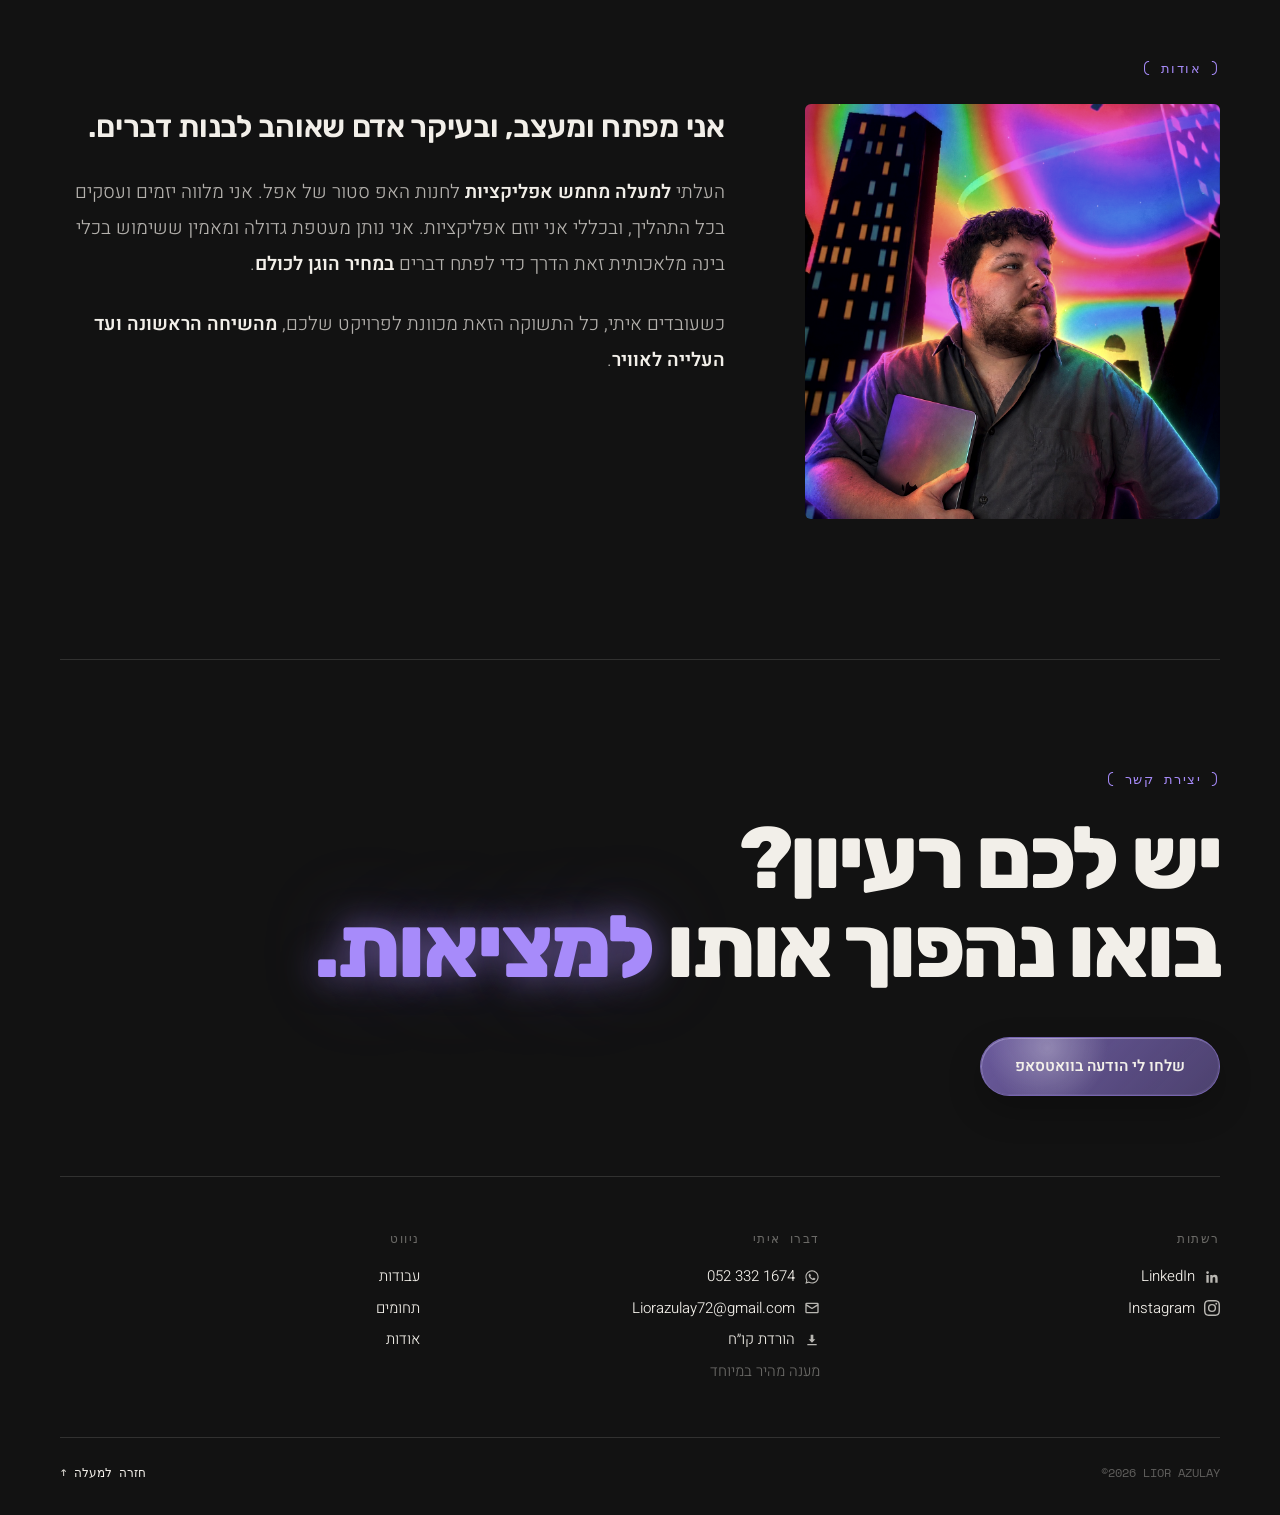
==== commit 4b051eec: "3.2.6.1" ====
--- a/index.html
+++ b/index.html
@@ -13,7 +13,7 @@
     <link rel="preconnect" href="https://fonts.googleapis.com">
     <link rel="preconnect" href="https://fonts.gstatic.com" crossorigin>
     <link href="https://fonts.googleapis.com/css2?family=Rubik:wght@400;500;600;700;800;900&family=Heebo:wght@300;400;500;600;700&family=Space+Mono:wght@400;700&display=swap" rel="stylesheet">
-    <link rel="stylesheet" href="styles.css?v=8">
+    <link rel="stylesheet" href="styles.css?v=9">
     <link rel="icon" href="imagine icon web.png" type="image/png">
 </head>
 
@@ -200,8 +200,8 @@
 
     </div>
 
-    <script src="gradflow-bg.js?v=4"></script>
-    <script src="script.js?v=5"></script>
+    <script src="gradflow-bg.js?v=5"></script>
+    <script src="script.js?v=6"></script>
 </body>
 
 </html>
--- a/styles.css
+++ b/styles.css
@@ -27,13 +27,13 @@
     --glass-border: rgba(242, 239, 233, 0.22);
     --glass-highlight: rgba(255, 255, 255, 0.32);
 
-    /* Scrim מעל קנבס ה-GradFlow: כמעט שקוף בהירו, כהה בהמשך הדף */
+    /* Scrim מעל קנבס ה-GradFlow: שקוף בהירו, נאטם לגמרי לקראת סוף אזור הקנבס
+       (אחוזים מתוך גובה 140vh של שכבת הרקע) */
     --scrim: linear-gradient(180deg,
         rgba(18, 18, 18, 0.05) 0,
-        rgba(18, 18, 18, 0.1) 55vh,
-        rgba(18, 18, 18, 0.72) 95vh,
-        rgba(18, 18, 18, 0.9) 125vh,
-        rgba(18, 18, 18, 0.92) 100%);
+        rgba(18, 18, 18, 0.1) 40%,
+        rgba(18, 18, 18, 0.8) 72%,
+        #121212 96%);
 }
 
 html.light {
@@ -58,10 +58,9 @@
 
     --scrim: linear-gradient(180deg,
         rgba(242, 239, 233, 0.05) 0,
-        rgba(242, 239, 233, 0.1) 55vh,
-        rgba(242, 239, 233, 0.72) 95vh,
-        rgba(242, 239, 233, 0.9) 125vh,
-        rgba(242, 239, 233, 0.92) 100%);
+        rgba(242, 239, 233, 0.1) 40%,
+        rgba(242, 239, 233, 0.8) 72%,
+        #f2efe9 96%);
 }
 
 /* ========== Base ========== */
@@ -87,22 +86,29 @@
 
 ::selection { background: rgba(var(--glow), 0.4); }
 
-/* ========== GradFlow background + scrim ========== */
+/* ========== GradFlow background + scrim ==========
+   שניהם absolute (לא fixed!) וחיים רק באזור ההירו:
+   שכבת fixed עם z-index שלילי מאחורי תוכן נגלל גורמת ל-iOS Safari
+   לשטח את כל הדף לשכבה אחת ולצייר אותו מחדש בכל פריים גלילה
+   (זה ה"נטען בקטיעות"). בלי fixed — הגלילה היא compositor בלבד. */
 #gradflow-canvas {
-    position: fixed;
-    inset: 0;
-    width: 100vw;
-    height: 100vh;
-    z-index: -2;
+    position: absolute;
+    top: 0;
+    left: 0;
+    width: 100%;
+    height: 140vh;
+    z-index: 0;
     display: block;
+    pointer-events: none;
 }
 
 .bg-scrim {
-    /* absolute (לא fixed) כדי שהגרדיאנט ימדד ביחס לגובה המסמך:
-       שקוף בהירו, מתכהה אחרי גובה מסך אחד */
     position: absolute;
-    inset: 0;
-    z-index: -1;
+    top: 0;
+    left: 0;
+    right: 0;
+    height: 140vh;
+    z-index: 1;
     background: var(--scrim);
     pointer-events: none;
 }
@@ -111,6 +117,7 @@
 .site {
     direction: rtl;
     position: relative;
+    z-index: 2;
     min-height: 100vh;
 }
 
@@ -803,7 +810,7 @@
 .rv {
     opacity: 0;
     transform: translateY(26px);
-    transition: opacity 0.9s ease, transform 0.9s cubic-bezier(0.2, 0.8, 0.2, 1);
+    transition: opacity 0.55s ease, transform 0.55s cubic-bezier(0.2, 0.8, 0.2, 1);
 }
 
 .rv:not(.in) { will-change: opacity, transform; }
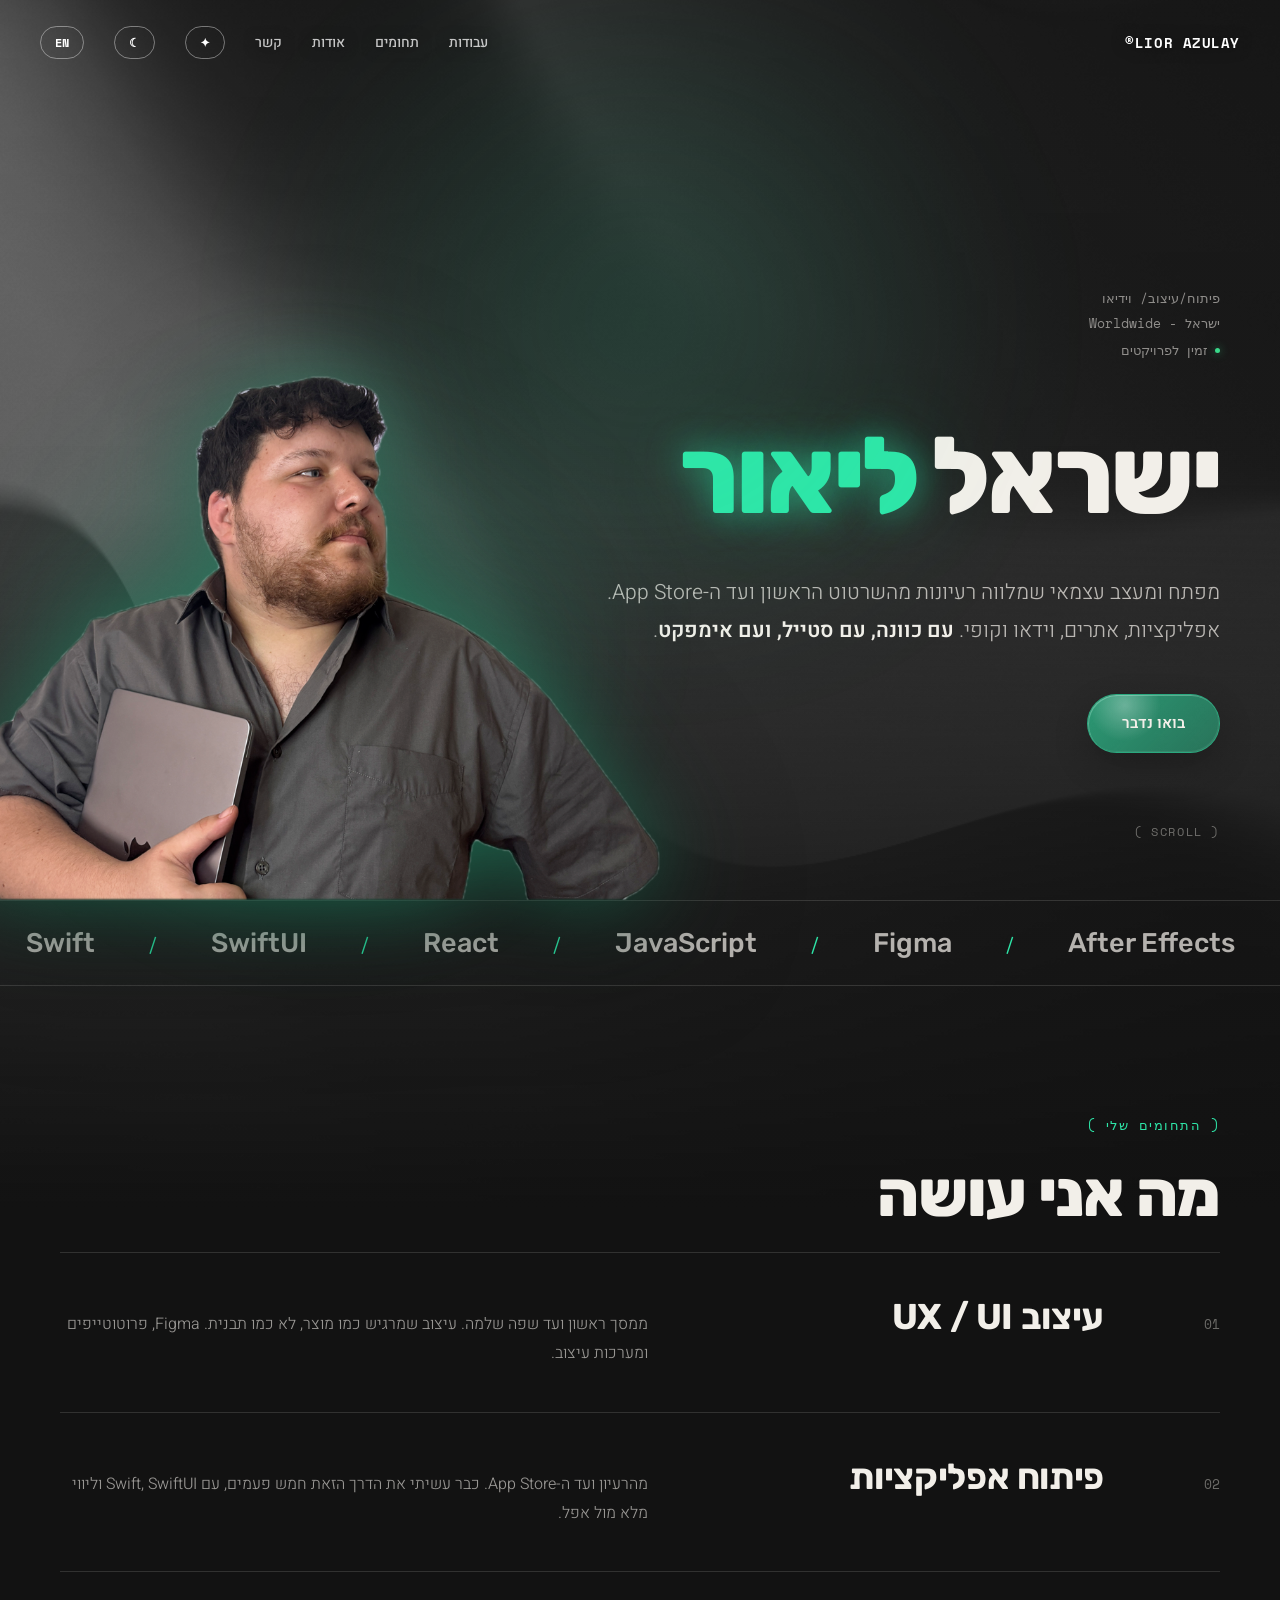
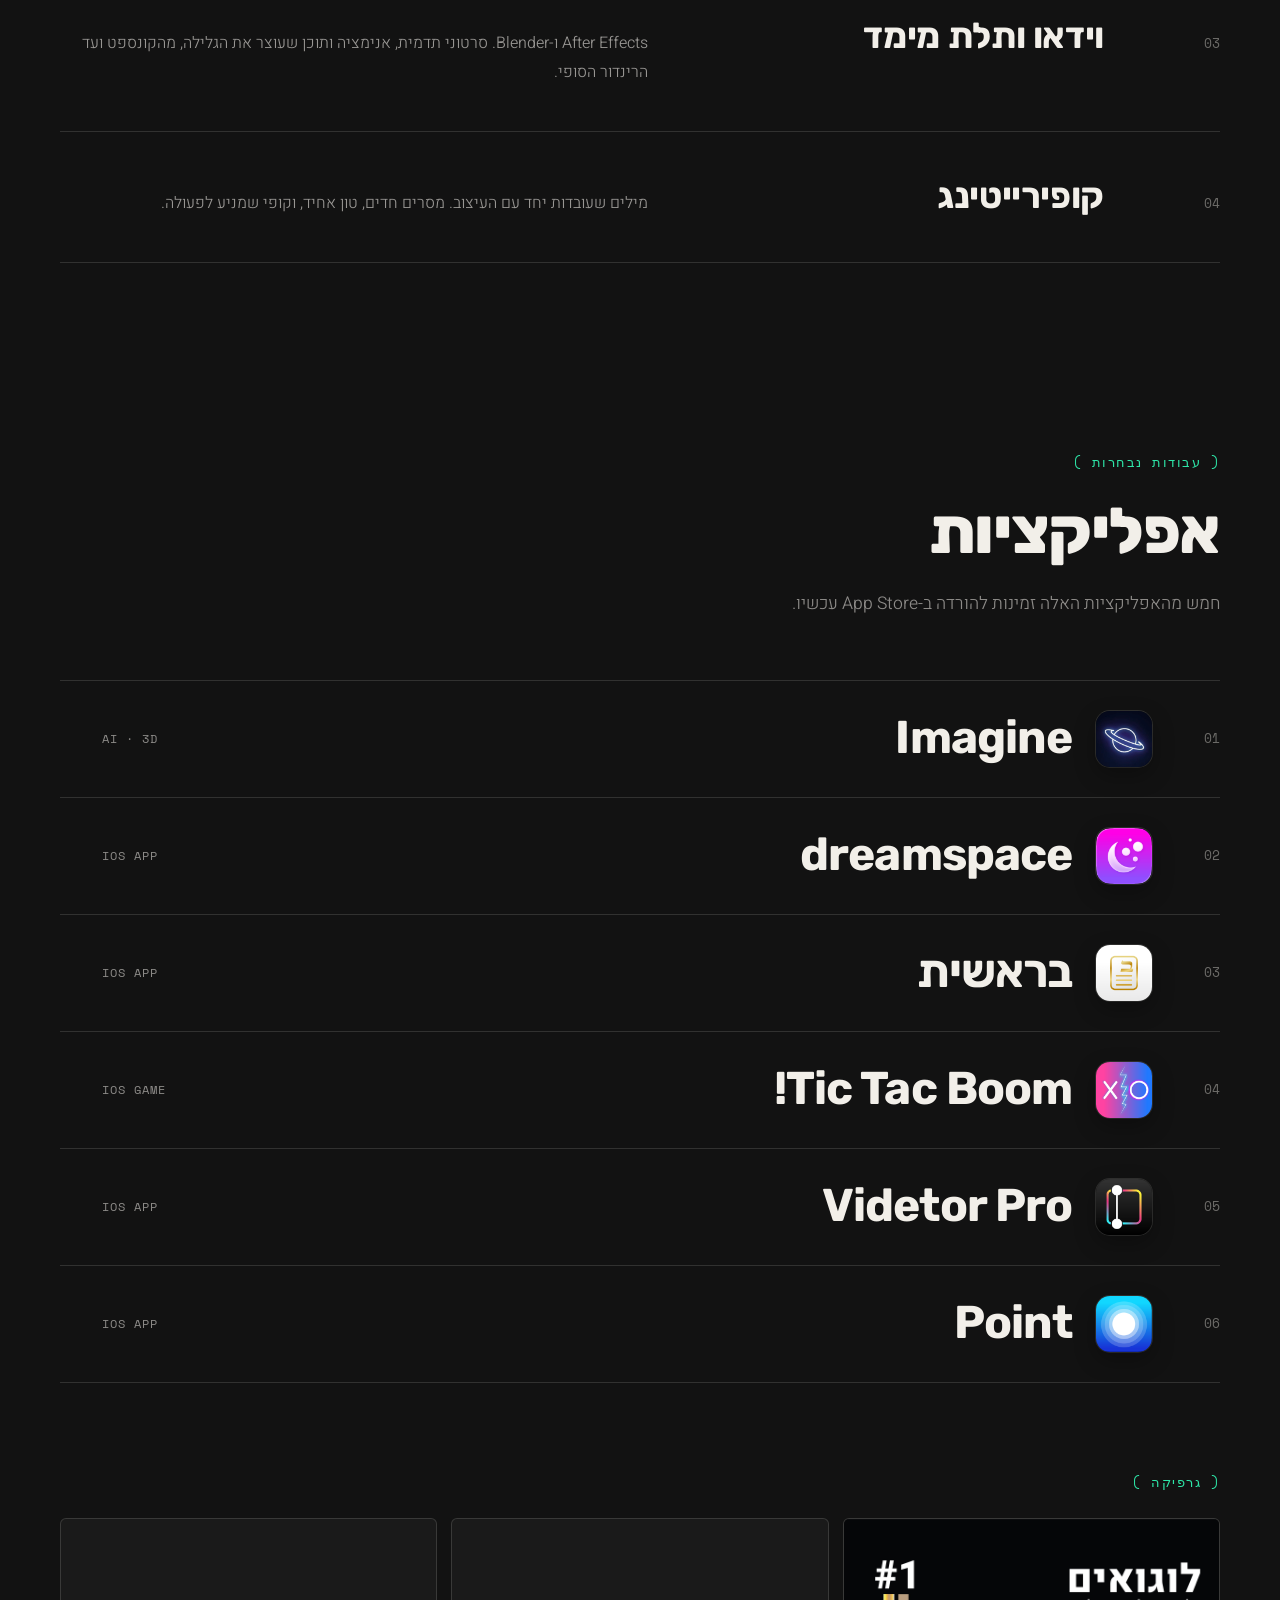
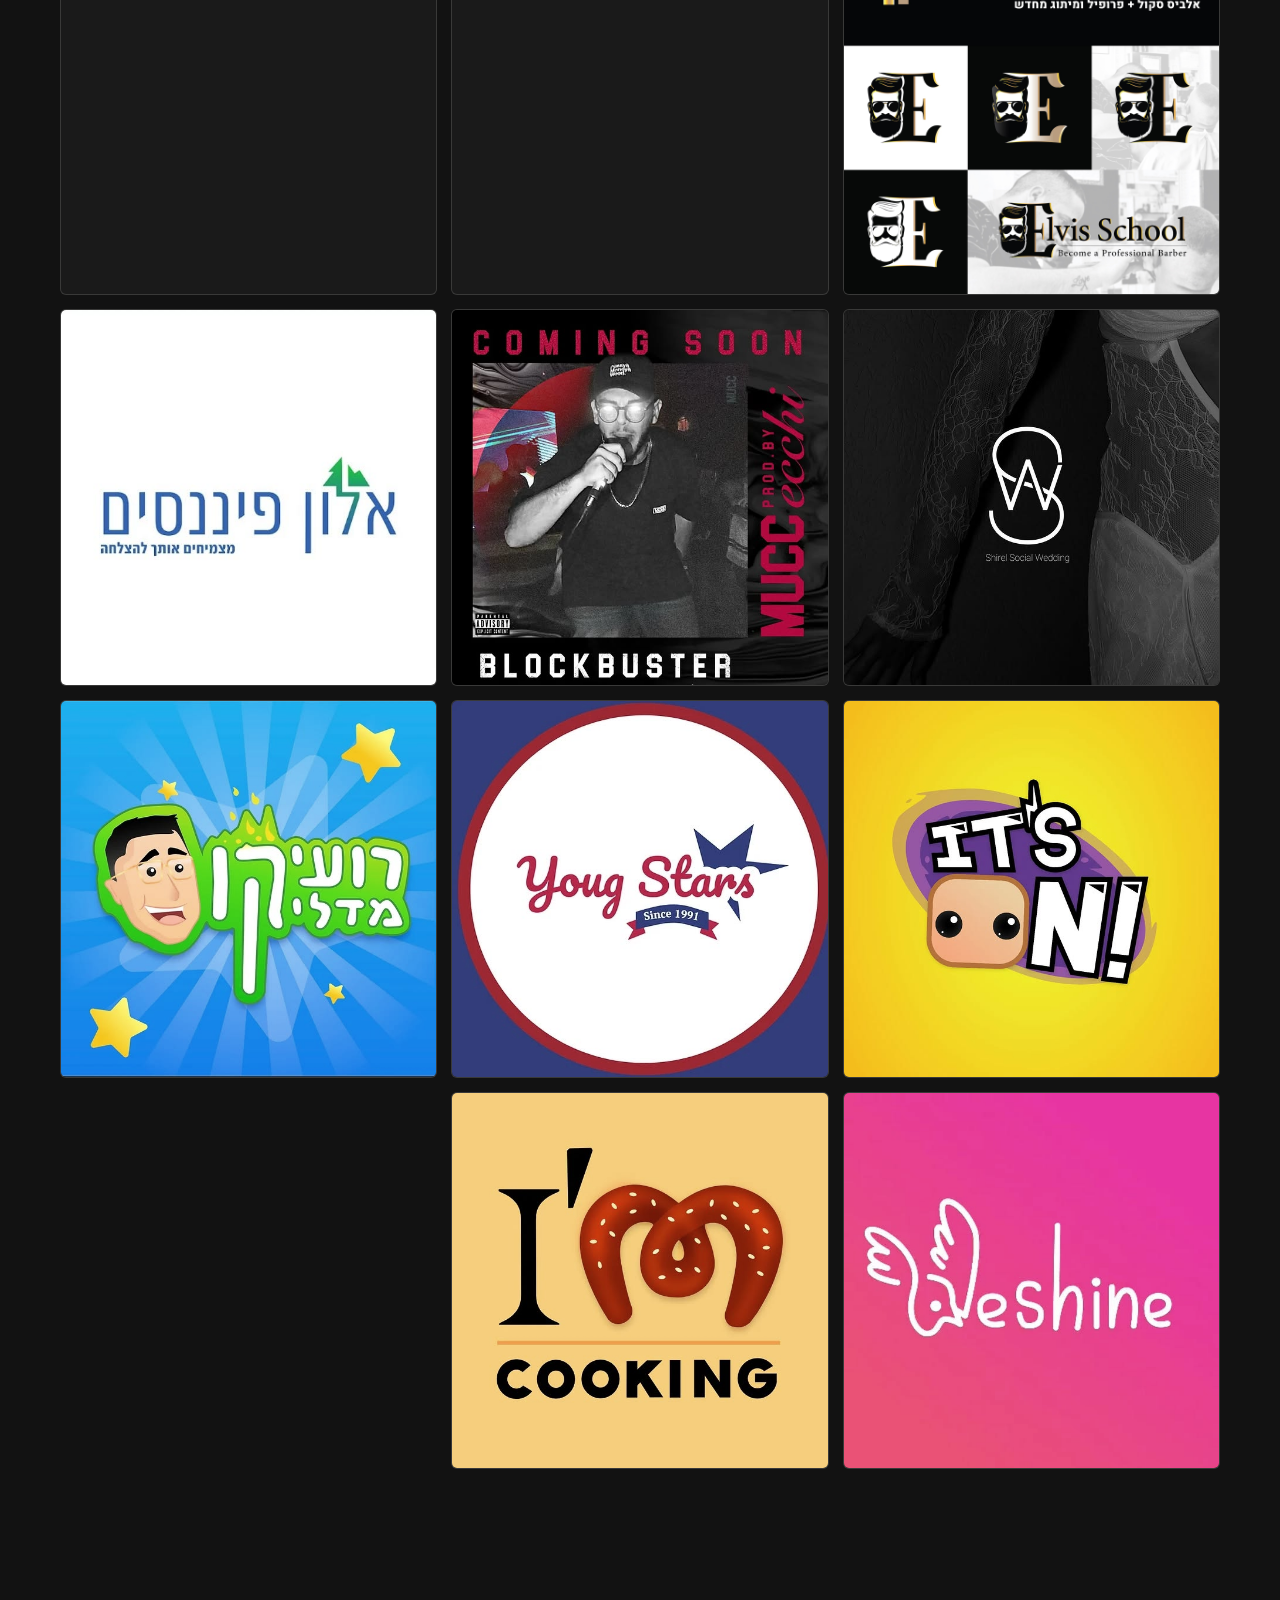
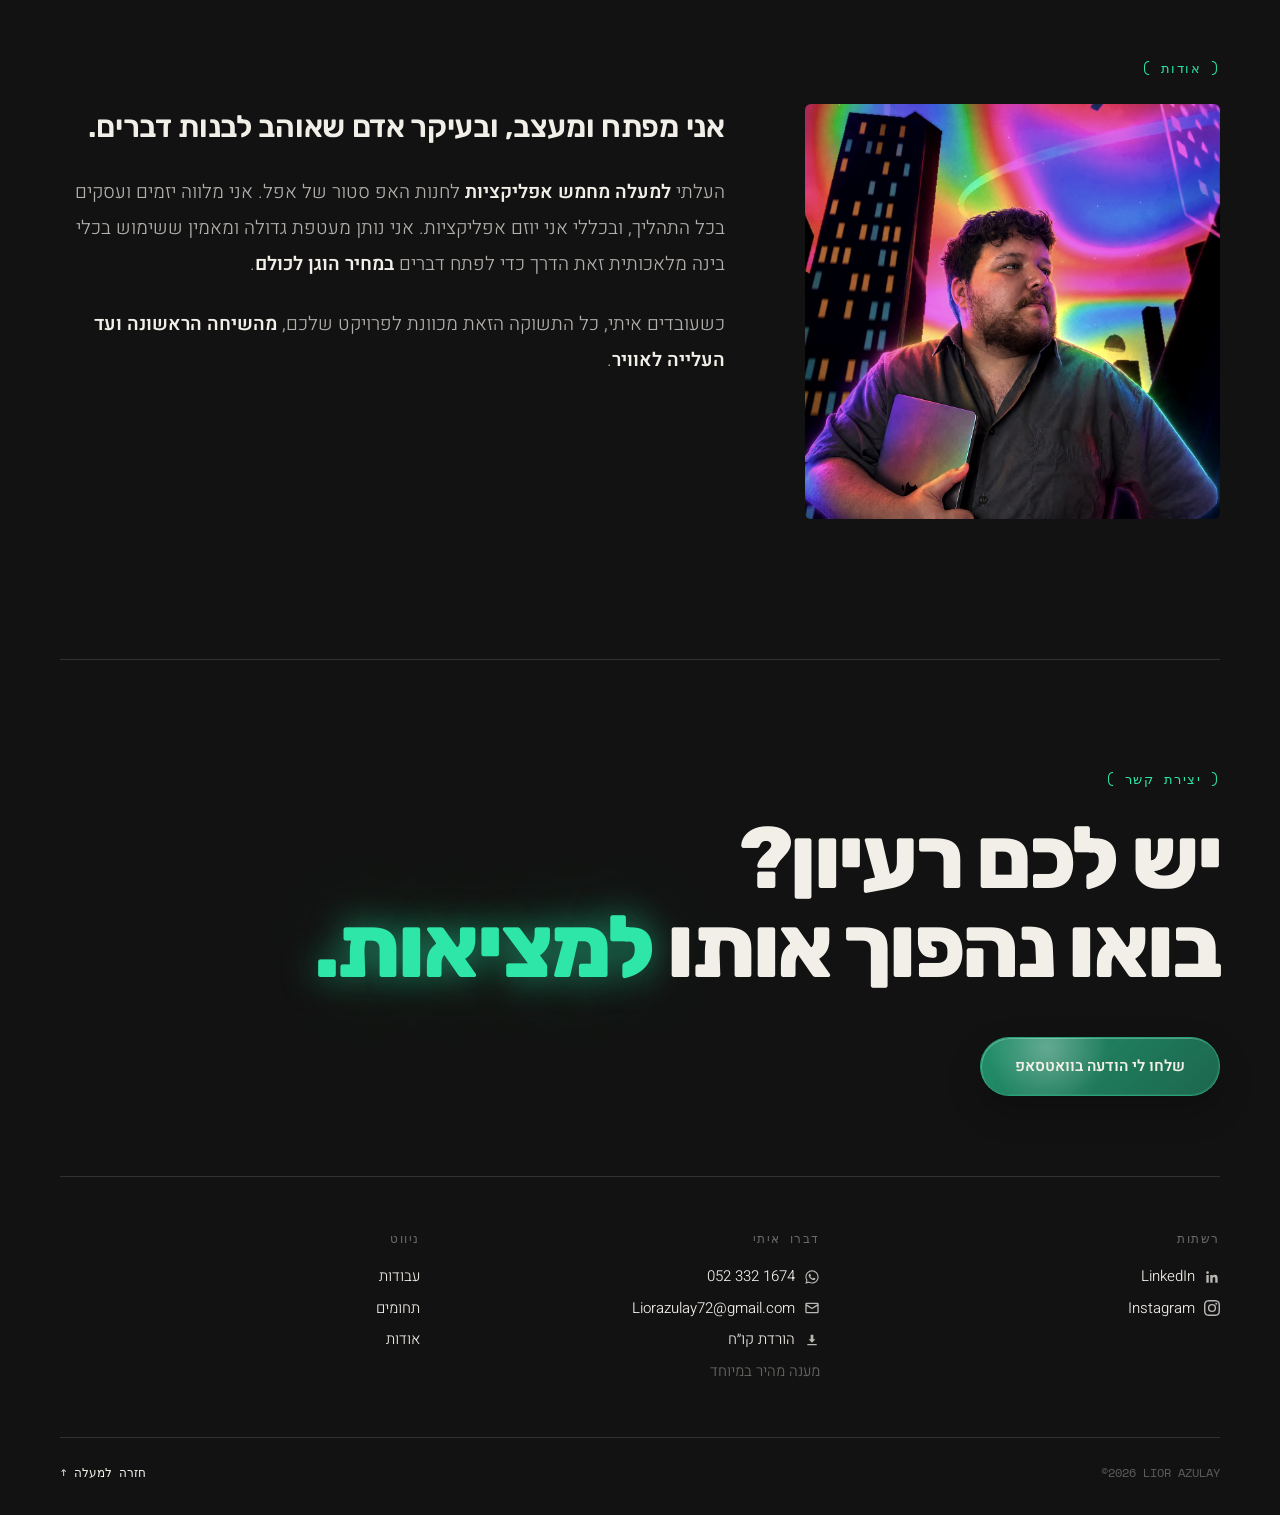
==== commit d0c6f380: "3.2.6.2" ====
--- a/index.html
+++ b/index.html
@@ -13,7 +13,7 @@
     <link rel="preconnect" href="https://fonts.googleapis.com">
     <link rel="preconnect" href="https://fonts.gstatic.com" crossorigin>
     <link href="https://fonts.googleapis.com/css2?family=Rubik:wght@400;500;600;700;800;900&family=Heebo:wght@300;400;500;600;700&family=Space+Mono:wght@400;700&display=swap" rel="stylesheet">
-    <link rel="stylesheet" href="styles.css?v=9">
+    <link rel="stylesheet" href="styles.css?v=10">
     <link rel="icon" href="imagine icon web.png" type="image/png">
 </head>
 
@@ -201,7 +201,7 @@
     </div>
 
     <script src="gradflow-bg.js?v=5"></script>
-    <script src="script.js?v=6"></script>
+    <script src="script.js?v=7"></script>
 </body>
 
 </html>
--- a/styles.css
+++ b/styles.css
@@ -826,6 +826,12 @@
     .cutglow { animation: none; }
 }
 
+/* בזמן גלילה פעילה במובייל משהים אנימציות אינסופיות —
+   משחרר את ה-compositor לטובת הגלילה עצמה (script.js מנהל את הקלאס) */
+html.is-scrolling .marqin {
+    animation-play-state: paused;
+}
+
 /* ========== Responsive ========== */
 @media (max-width: 840px) {
     .wrap { padding: 0 22px; }
@@ -835,8 +841,31 @@
     .cutwrap { min-height: 300px; }
     .h1 { font-size: clamp(64px, 17vw, 104px); line-height: 0.98; }
     .statement { font-size: 19px; }
-    /* blur כבד שמונפש יקר במובייל — גרדיאנט רדיאלי כבר רך מספיק */
-    .cutglow { filter: blur(28px); }
+
+    /* ===== חיסול עלויות ראסטר של ההירו ב-iOS =====
+       כל אחד מאלה מכריח את Safari לרסטר מחדש שכבות ענק בזמן גלילה */
+
+    /* drop-shadow כפול על PNG של 1000px = בלור אלפא יקר מאוד */
+    .cutout {
+        filter: drop-shadow(0 14px 30px rgba(0, 0, 0, 0.45));
+    }
+
+    /* הזוהר הפועם: בלי אנימציה ובלור מתון — הגרדיאנט הרדיאלי רך ממילא */
+    .cutglow {
+        animation: none;
+        filter: blur(22px);
+        opacity: 0.8;
+        will-change: auto;
+    }
+
+    /* זוהר ההירו העליון בקושי נראה מעל השיידר — טקסטורת בלור ענקית בחינם */
+    .heroglow { display: none; }
+
+    /* text-shadow ברדיוס 90px על גליפים ענקיים יקר לרסטר */
+    .h1 em,
+    .bigcta em {
+        text-shadow: 0 0 22px rgba(var(--glow), 0.5);
+    }
     .brand { white-space: nowrap; font-size: 12px; }
     .navlinks { gap: 12px; font-size: 13px; }
     .navlinks a { display: none; }
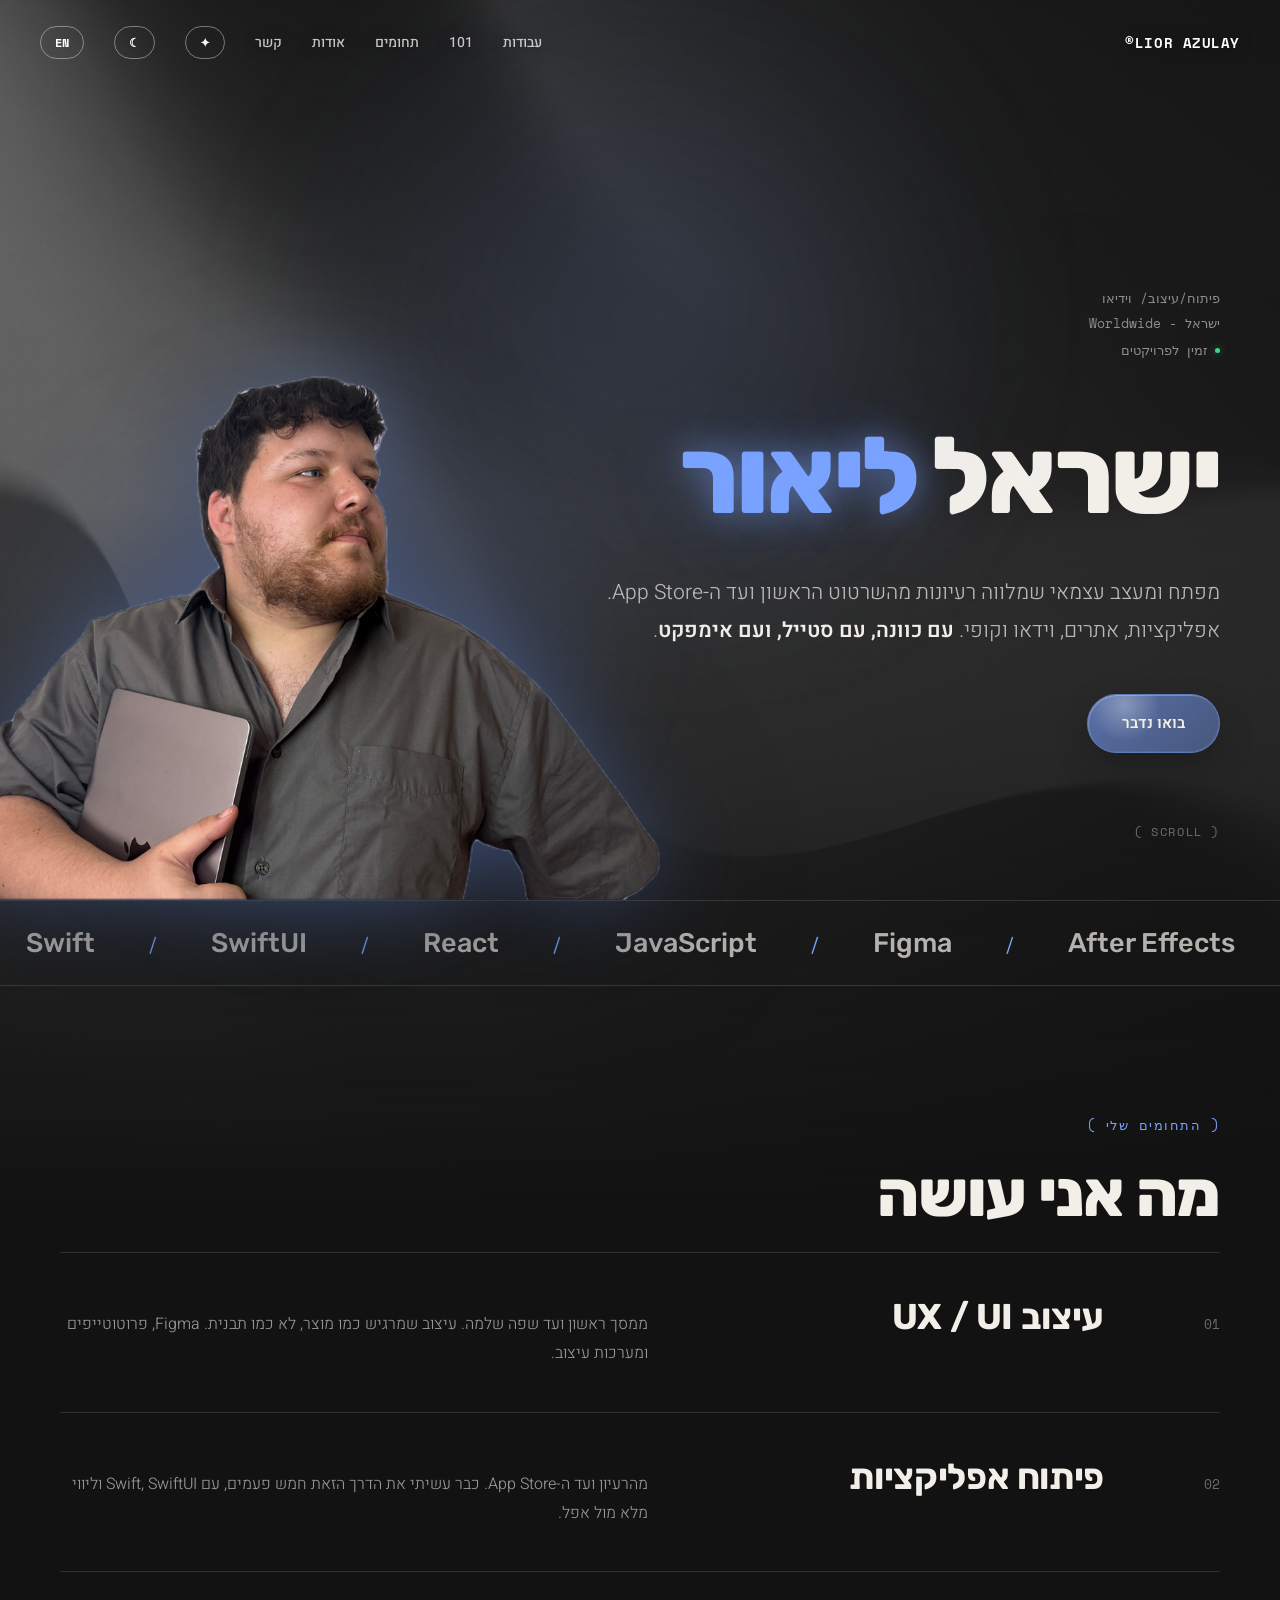
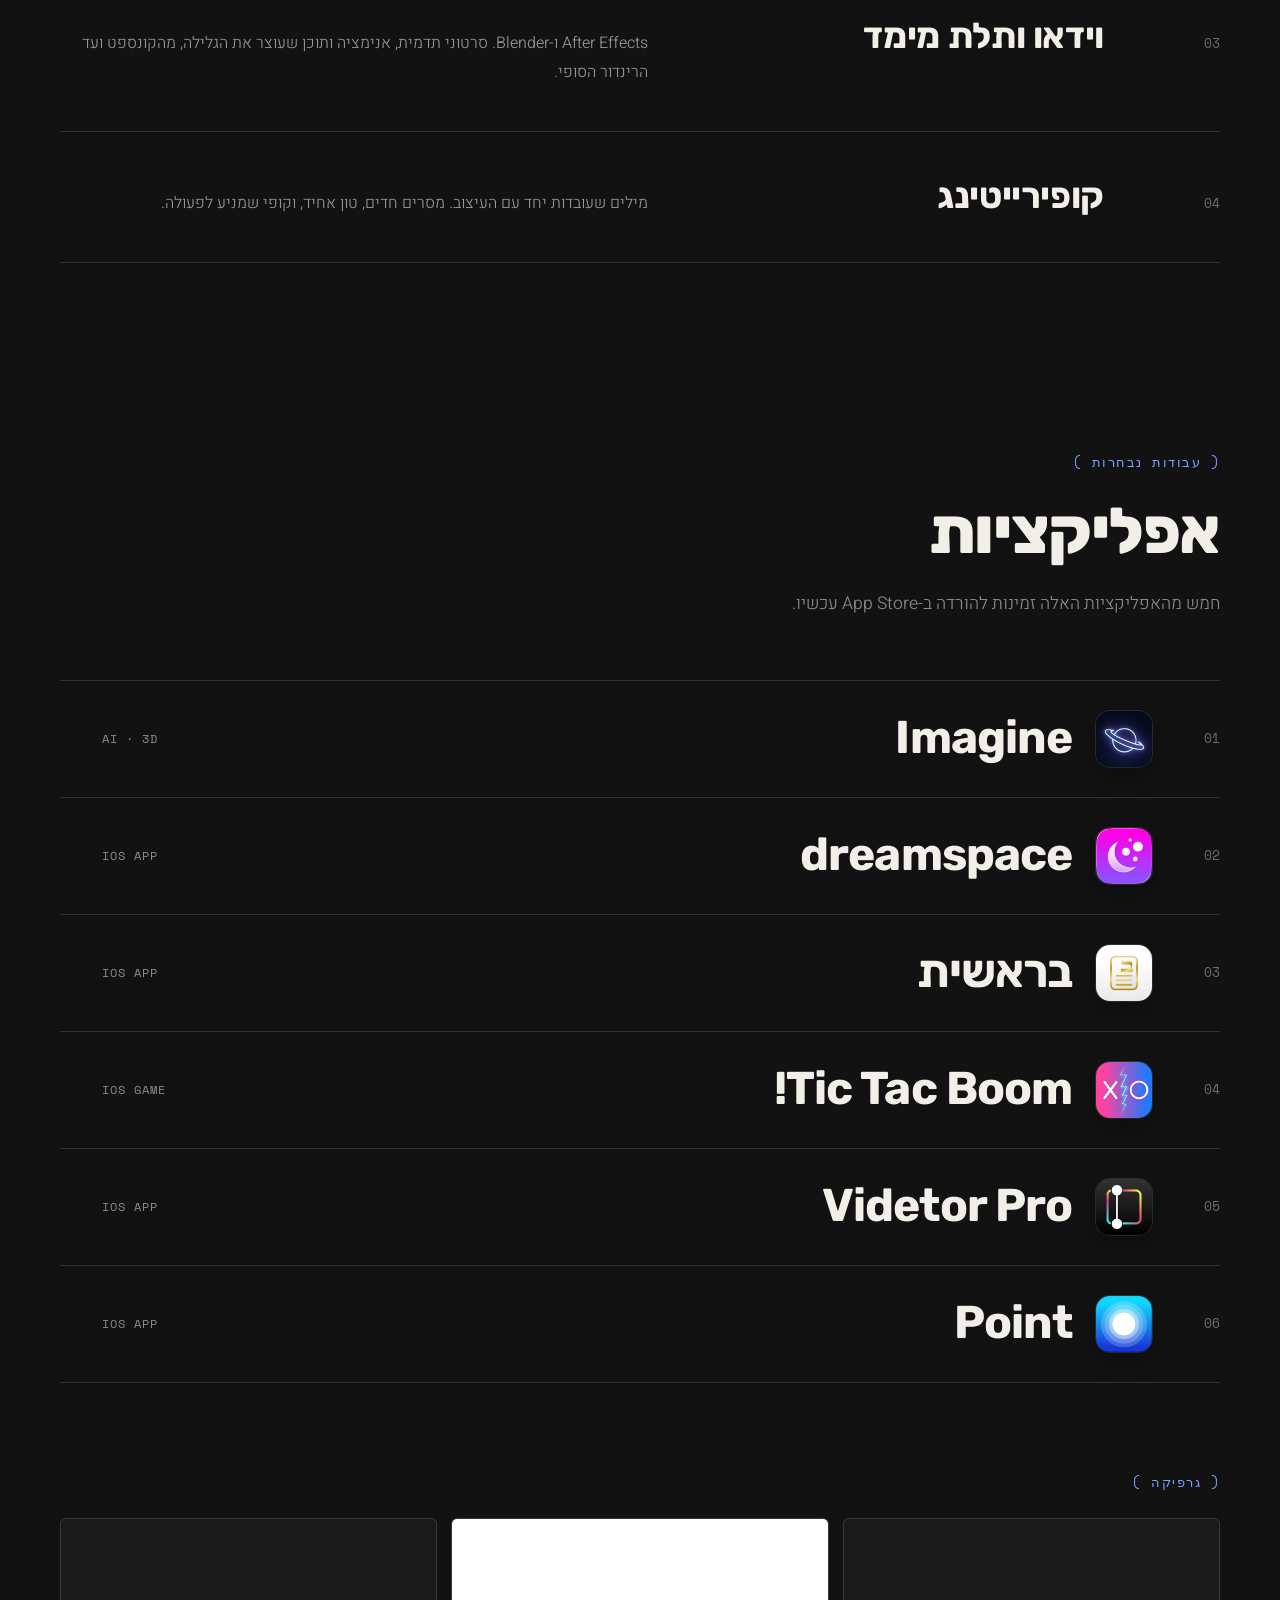
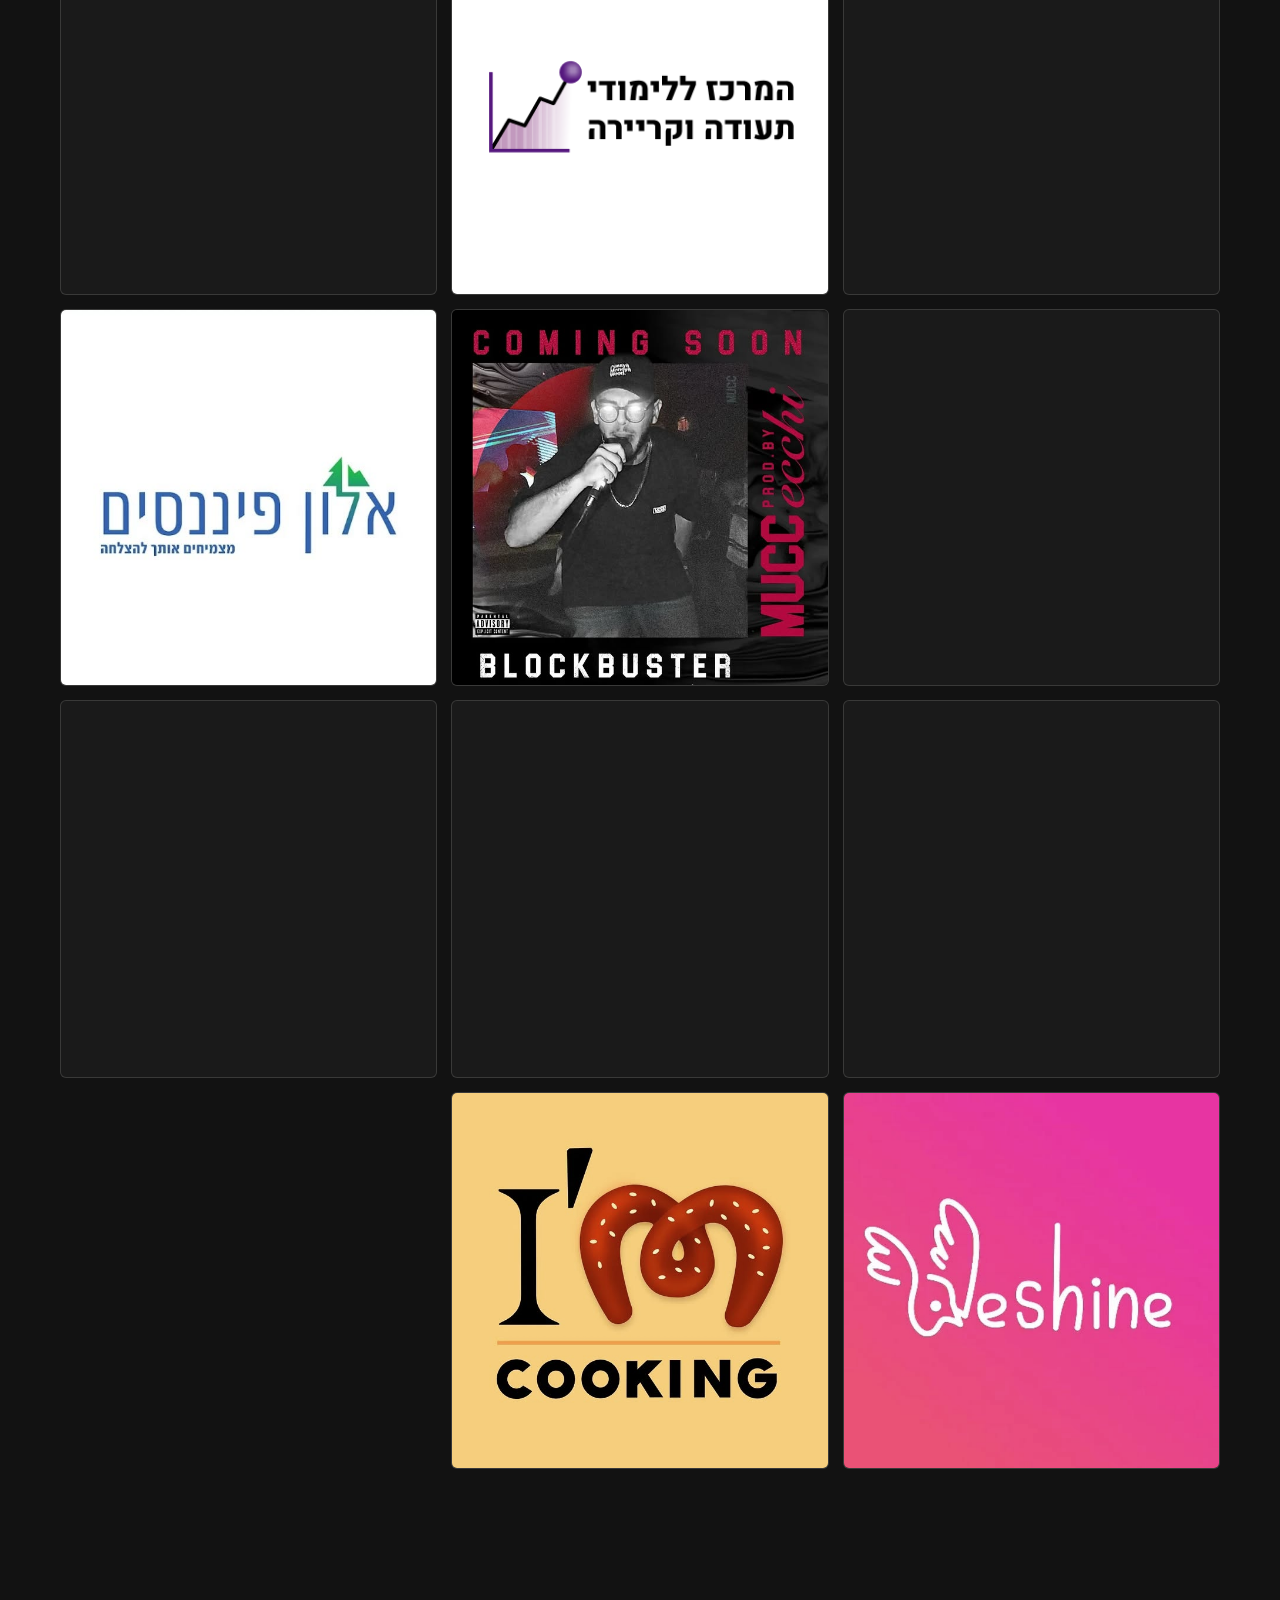
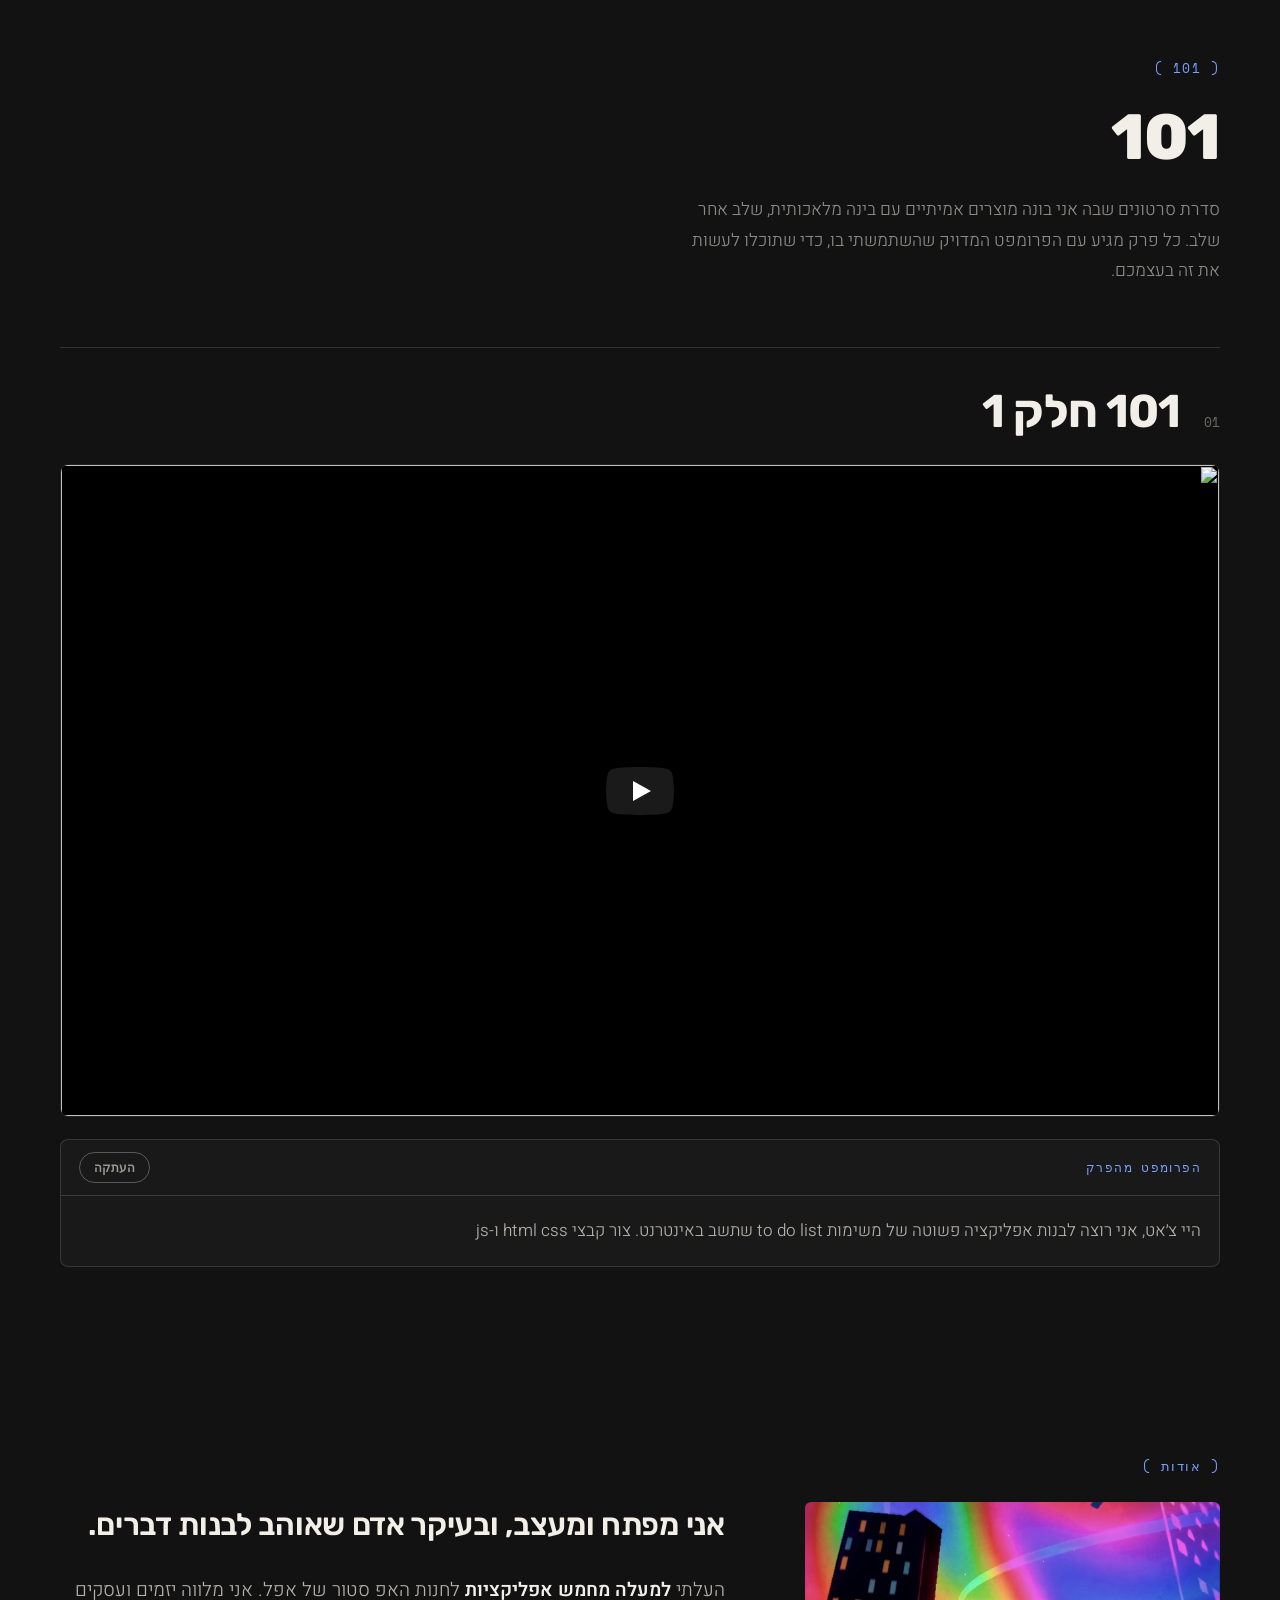
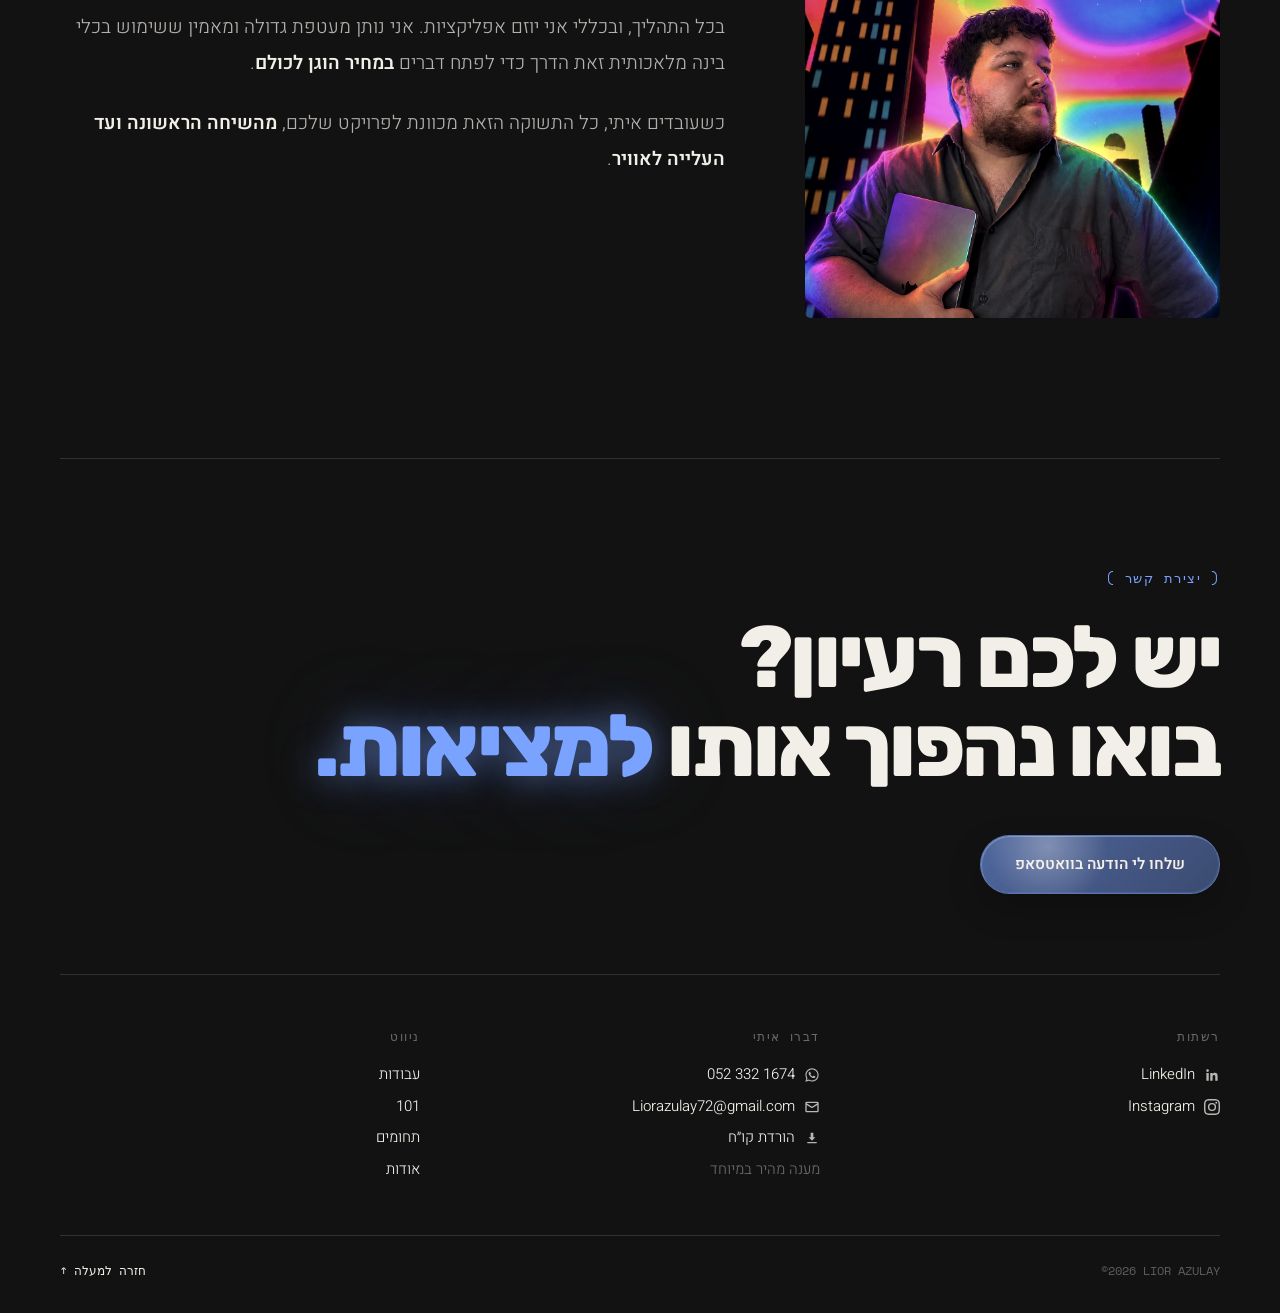
==== commit 0abc599d: "3.2.6.3 vibekid 1" ====
--- a/index.html
+++ b/index.html
@@ -13,7 +13,7 @@
     <link rel="preconnect" href="https://fonts.googleapis.com">
     <link rel="preconnect" href="https://fonts.gstatic.com" crossorigin>
     <link href="https://fonts.googleapis.com/css2?family=Rubik:wght@400;500;600;700;800;900&family=Heebo:wght@300;400;500;600;700&family=Space+Mono:wght@400;700&display=swap" rel="stylesheet">
-    <link rel="stylesheet" href="styles.css?v=10">
+    <link rel="stylesheet" href="styles.css?v=12">
     <link rel="icon" href="imagine icon web.png" type="image/png">
 </head>
 
@@ -35,6 +35,7 @@
             <span class="brand">LIOR AZULAY®</span>
             <div class="navlinks">
                 <a href="#work"><span class="he">עבודות</span><span class="en">Works</span></a>
+                <a href="#learn">101</a>
                 <a href="#expertise"><span class="he">תחומים</span><span class="en">Expertise</span></a>
                 <a href="#about"><span class="he">אודות</span><span class="en">About</span></a>
                 <a href="#contact"><span class="he">קשר</span><span class="en">Contact</span></a>
@@ -133,6 +134,47 @@
                 <div id="graphicsStack" class="gfx-grid rv" aria-label="גלריית עבודות גרפיקה"></div>
             </section>
 
+            <!-- 101 — סדרת סרטונים -->
+            <section class="sec" id="learn">
+                <span class="seclabel rv"><span class="he">( 101 )</span><span class="en">( 101 )</span></span>
+                <h2 class="sechead rv">101</h2>
+                <p class="seclead rv">
+                    <span class="he">סדרת סרטונים שבה אני בונה מוצרים אמיתיים עם בינה מלאכותית, שלב אחר שלב. כל פרק מגיע עם הפרומפט המדויק שהשתמשתי בו, כדי שתוכלו לעשות את זה בעצמכם.</span>
+                    <span class="en">A video series where I build real products with AI, step by step. Every episode comes with the exact prompt I used, so you can do it yourself.</span>
+                </p>
+
+                <article class="ep rv">
+                    <header class="ephead">
+                        <span class="epno">01</span>
+                        <h3 class="eptitle"><span class="he">101 חלק 1</span><span class="en">101 — Part 1</span></h3>
+                    </header>
+
+                    <!-- Facade: ה-iframe של YouTube נטען רק בלחיצה (חוסך ~1MB ושומר על גלילה חלקה) -->
+                    <div class="epvideo" data-yt="hCIQm3Bn4wA" role="button" tabindex="0"
+                         aria-label="הפעלת הסרטון: 101 חלק 1">
+                        <img class="epthumb" src="https://i.ytimg.com/vi/hCIQm3Bn4wA/hqdefault.jpg"
+                             alt="" width="480" height="360" loading="lazy" decoding="async">
+                        <span class="epplay" aria-hidden="true">
+                            <svg viewBox="0 0 68 48" width="68" height="48">
+                                <path class="epplay-bg" d="M66.5 7.7a8.6 8.6 0 0 0-6-6C55.2 0 34 0 34 0S12.8 0 7.5 1.7a8.6 8.6 0 0 0-6 6A89.6 89.6 0 0 0 0 24a89.6 89.6 0 0 0 1.5 16.3 8.6 8.6 0 0 0 6 6C12.8 48 34 48 34 48s21.2 0 26.5-1.7a8.6 8.6 0 0 0 6-6A89.6 89.6 0 0 0 68 24a89.6 89.6 0 0 0-1.5-16.3z"/>
+                                <path d="M45 24 27 14v20z" fill="#fff"/>
+                            </svg>
+                        </span>
+                    </div>
+
+                    <!-- הפרומפט -->
+                    <div class="prompt">
+                        <div class="prompthead">
+                            <span class="promptlabel"><span class="he">הפרומפט מהפרק</span><span class="en">The prompt from this episode</span></span>
+                            <button class="promptcopy" type="button">
+                                <span class="he">העתקה</span><span class="en">Copy</span>
+                            </button>
+                        </div>
+                        <p class="prompttext" dir="rtl">היי צ׳אט, אני רוצה לבנות אפליקציה פשוטה של משימות to do list שתשב באינטרנט. צור קבצי html css ו-js</p>
+                    </div>
+                </article>
+            </section>
+
             <!-- About -->
             <section class="sec" id="about">
                 <span class="seclabel rv"><span class="he">( אודות )</span><span class="en">( About )</span></span>
@@ -187,6 +229,7 @@
                     <div class="footcol">
                         <span class="foothd"><span class="he">ניווט</span><span class="en">Menu</span></span>
                         <a href="#work"><span class="he">עבודות</span><span class="en">Works</span></a>
+                        <a href="#learn">101</a>
                         <a href="#expertise"><span class="he">תחומים</span><span class="en">Expertise</span></a>
                         <a href="#about"><span class="he">אודות</span><span class="en">About</span></a>
                     </div>
@@ -201,7 +244,7 @@
     </div>
 
     <script src="gradflow-bg.js?v=5"></script>
-    <script src="script.js?v=7"></script>
+    <script src="script.js?v=8"></script>
 </body>
 
 </html>
--- a/styles.css
+++ b/styles.css
@@ -68,7 +68,9 @@
 
 html {
     scroll-behavior: smooth;
-    overflow-x: clip;
+    /* בלי overflow-x כאן! clip/hidden על הסקרולר הראשי מכריח את הדפדפן
+       לגזור את שכבות התוכן הנגללות — התוכן פשוט לא נצבע בגלילה
+       (זה היה מקור ה"נחתך בגלילה" ב-iOS). הגלישה נחסמת ב-.site במקום. */
 }
 
 body {
@@ -77,7 +79,6 @@
     background: var(--bg-solid);
     color: var(--ink);
     font-family: 'Heebo', system-ui, sans-serif;
-    overflow-x: clip;
     transition: color 0.3s ease;
 }
 
@@ -119,6 +120,9 @@
     position: relative;
     z-index: 2;
     min-height: 100vh;
+    /* חוסם גלישה אופקית (הזוהר והקאטאאוט חורגים) בלי לגעת בסקרולר הראשי.
+       הניווט ה-fixed לא נגזר כי אין כאן transform/filter. */
+    overflow-x: clip;
 }
 
 .site.on-en { direction: ltr; }
@@ -658,6 +662,138 @@
 }
 
 .workrow:hover .workarrow { opacity: 1; }
+
+/* ========== 101 — סדרת סרטונים ========== */
+.ep {
+    border-top: 1px solid var(--line);
+    padding-top: 40px;
+}
+
+.ephead {
+    display: flex;
+    align-items: baseline;
+    gap: 24px;
+    margin-bottom: 28px;
+}
+
+.epno {
+    font-family: 'Space Mono', monospace;
+    font-size: 12.5px;
+    color: var(--ink-40);
+}
+
+.eptitle {
+    font-family: 'Rubik', sans-serif;
+    font-size: clamp(26px, 3.6vw, 46px);
+    font-weight: 700;
+    margin: 0;
+    line-height: 1.05;
+    letter-spacing: -0.02em;
+}
+
+/* Facade לסרטון: תמונה + כפתור. ה-iframe נטען רק בלחיצה */
+.epvideo {
+    position: relative;
+    aspect-ratio: 16 / 9;
+    overflow: hidden;
+    border-radius: 8px;
+    border: 1px solid var(--line);
+    background: #000;
+    cursor: pointer;
+}
+
+.epthumb {
+    width: 100%;
+    height: 100%;
+    object-fit: cover;
+    display: block;
+    transition: transform 0.5s ease, opacity 0.3s ease;
+}
+
+.epvideo:hover .epthumb { transform: scale(1.03); opacity: 0.85; }
+
+.epplay {
+    position: absolute;
+    top: 50%;
+    left: 50%;
+    transform: translate(-50%, -50%);
+    pointer-events: none;
+}
+
+.epplay svg { display: block; }
+
+.epplay-bg {
+    fill: #212121;
+    fill-opacity: 0.8;
+    transition: fill 0.3s, fill-opacity 0.3s;
+}
+
+.epvideo:hover .epplay-bg {
+    fill: var(--a1);
+    fill-opacity: 1;
+}
+
+.epvideo iframe {
+    position: absolute;
+    inset: 0;
+    width: 100%;
+    height: 100%;
+    border: 0;
+}
+
+/* ===== הפרומפט ===== */
+.prompt {
+    margin-top: 22px;
+    border-radius: 8px;
+    border: 1px solid var(--line);
+    background: rgba(127, 127, 127, 0.07);
+    overflow: hidden;
+}
+
+.prompthead {
+    display: flex;
+    align-items: center;
+    justify-content: space-between;
+    gap: 16px;
+    padding: 12px 18px;
+    border-bottom: 1px solid var(--line);
+}
+
+.promptlabel {
+    font-family: 'Space Mono', monospace;
+    font-size: 11.5px;
+    letter-spacing: 0.12em;
+    text-transform: uppercase;
+    color: var(--a1);
+}
+
+.promptcopy {
+    font-family: 'Space Mono', monospace;
+    font-size: 11.5px;
+    font-weight: 700;
+    color: var(--ink-60);
+    background: none;
+    border: 1px solid var(--line-strong);
+    border-radius: 99px;
+    padding: 6px 14px;
+    cursor: pointer;
+    transition: color 0.3s, border-color 0.3s;
+    white-space: nowrap;
+}
+
+.promptcopy:hover {
+    color: var(--a1);
+    border-color: var(--a1);
+}
+
+.prompttext {
+    margin: 0;
+    padding: 20px 18px;
+    font-size: 17px;
+    font-weight: 300;
+    line-height: 1.8;
+    color: var(--ink-72);
+}
 
 /* ========== Graphics grid ========== */
 .gfx-label { margin-top: 90px; }
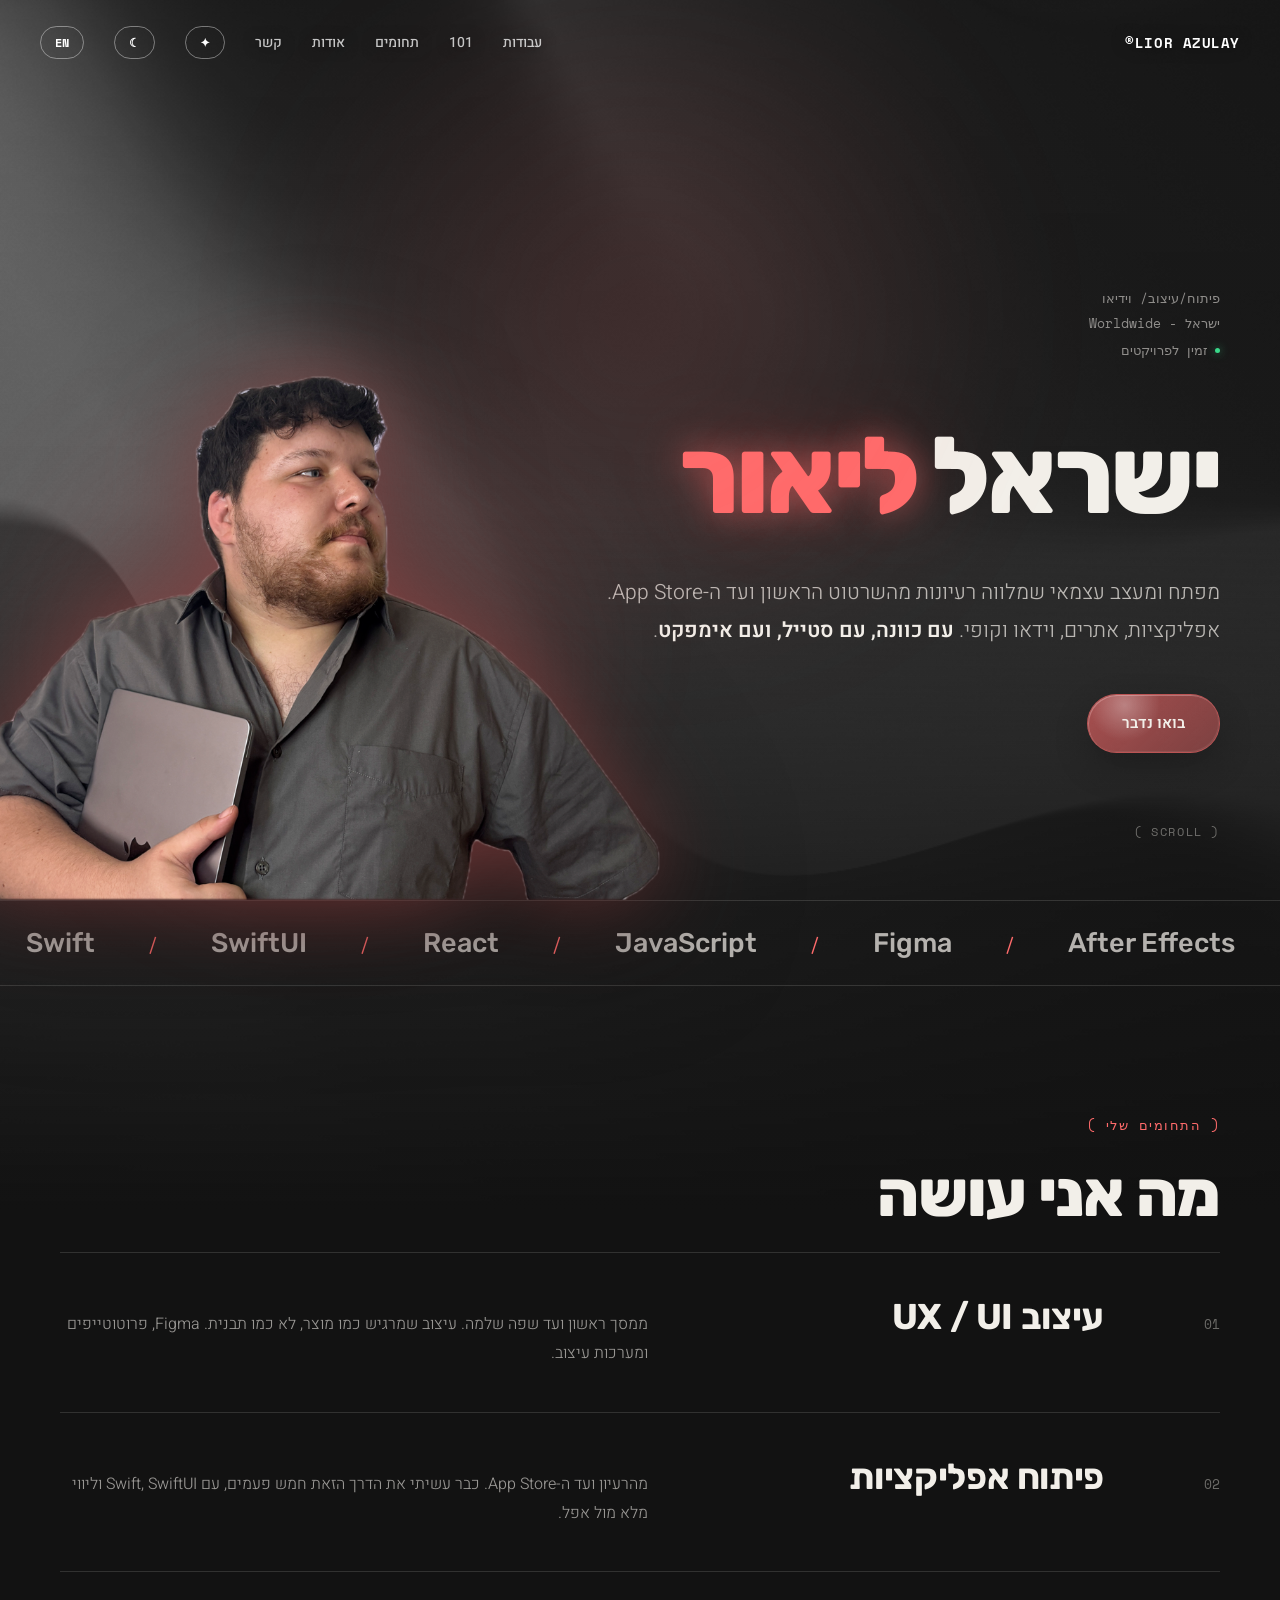
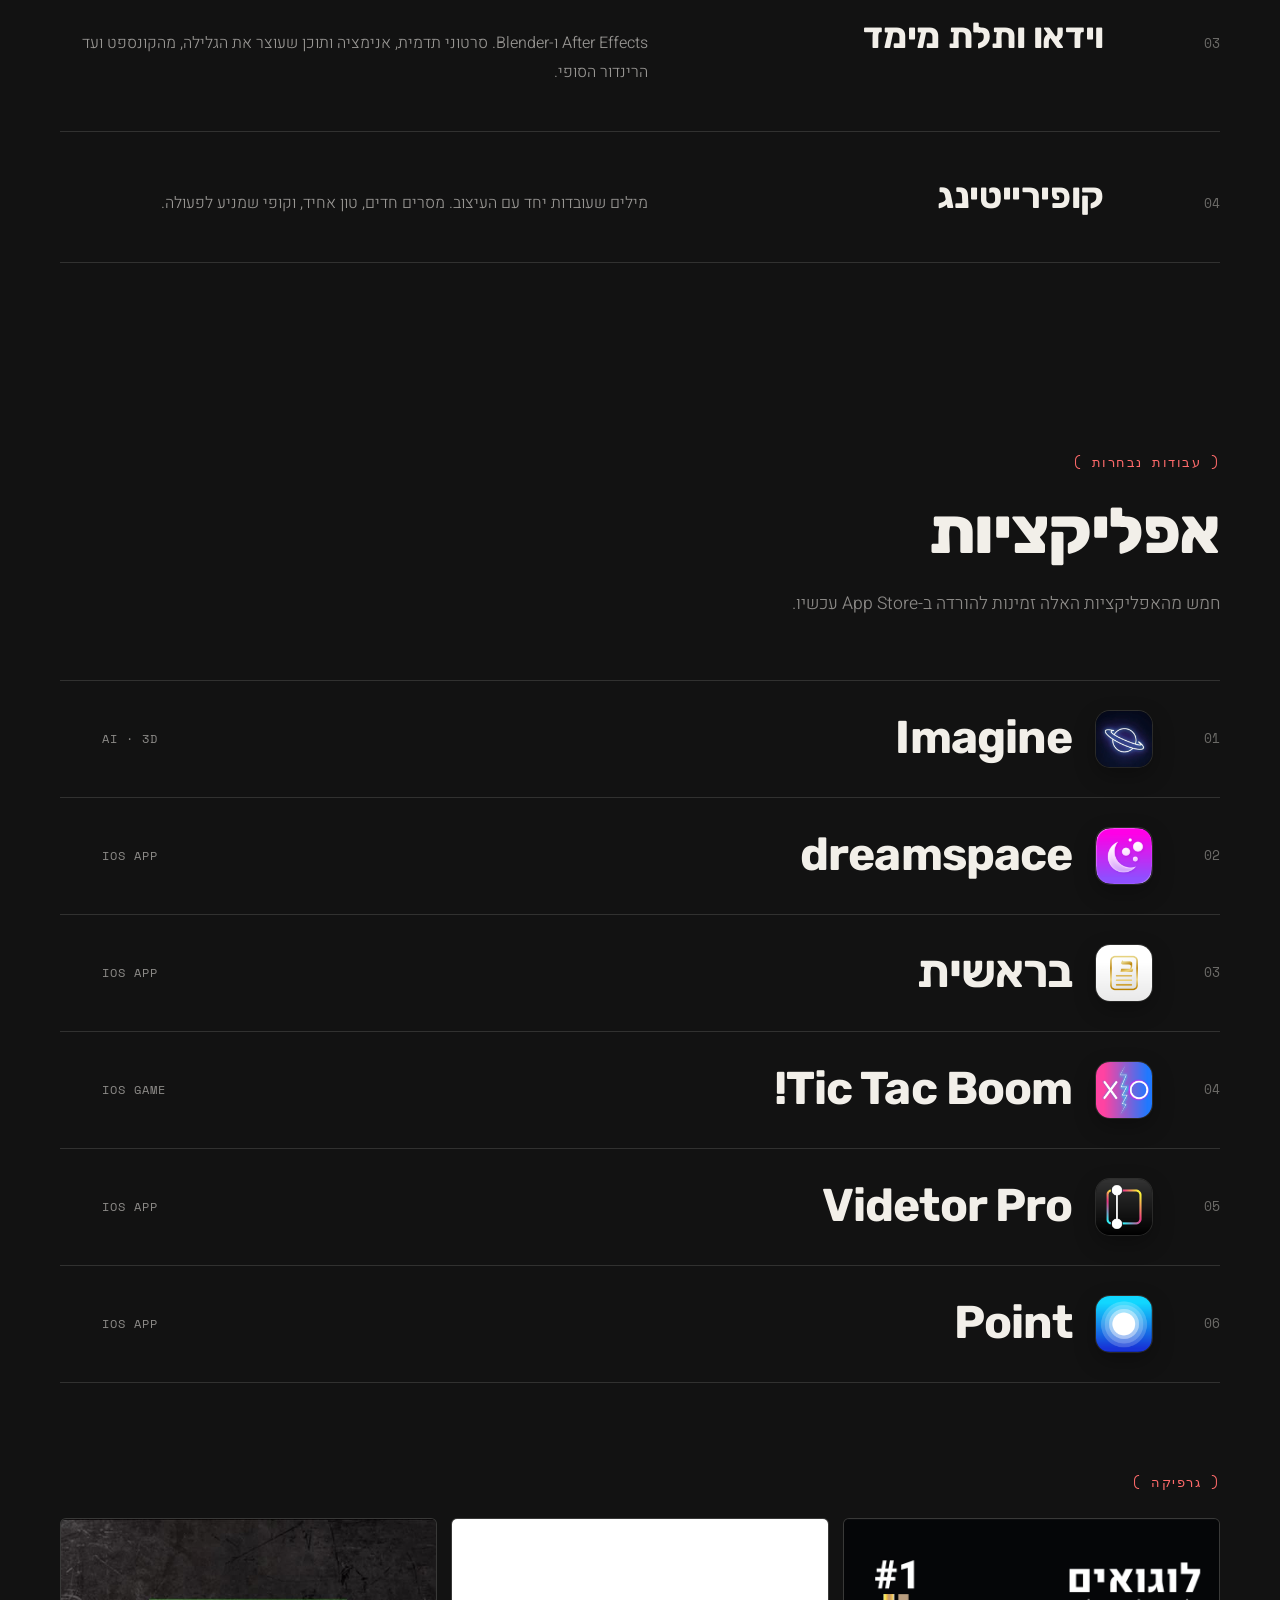
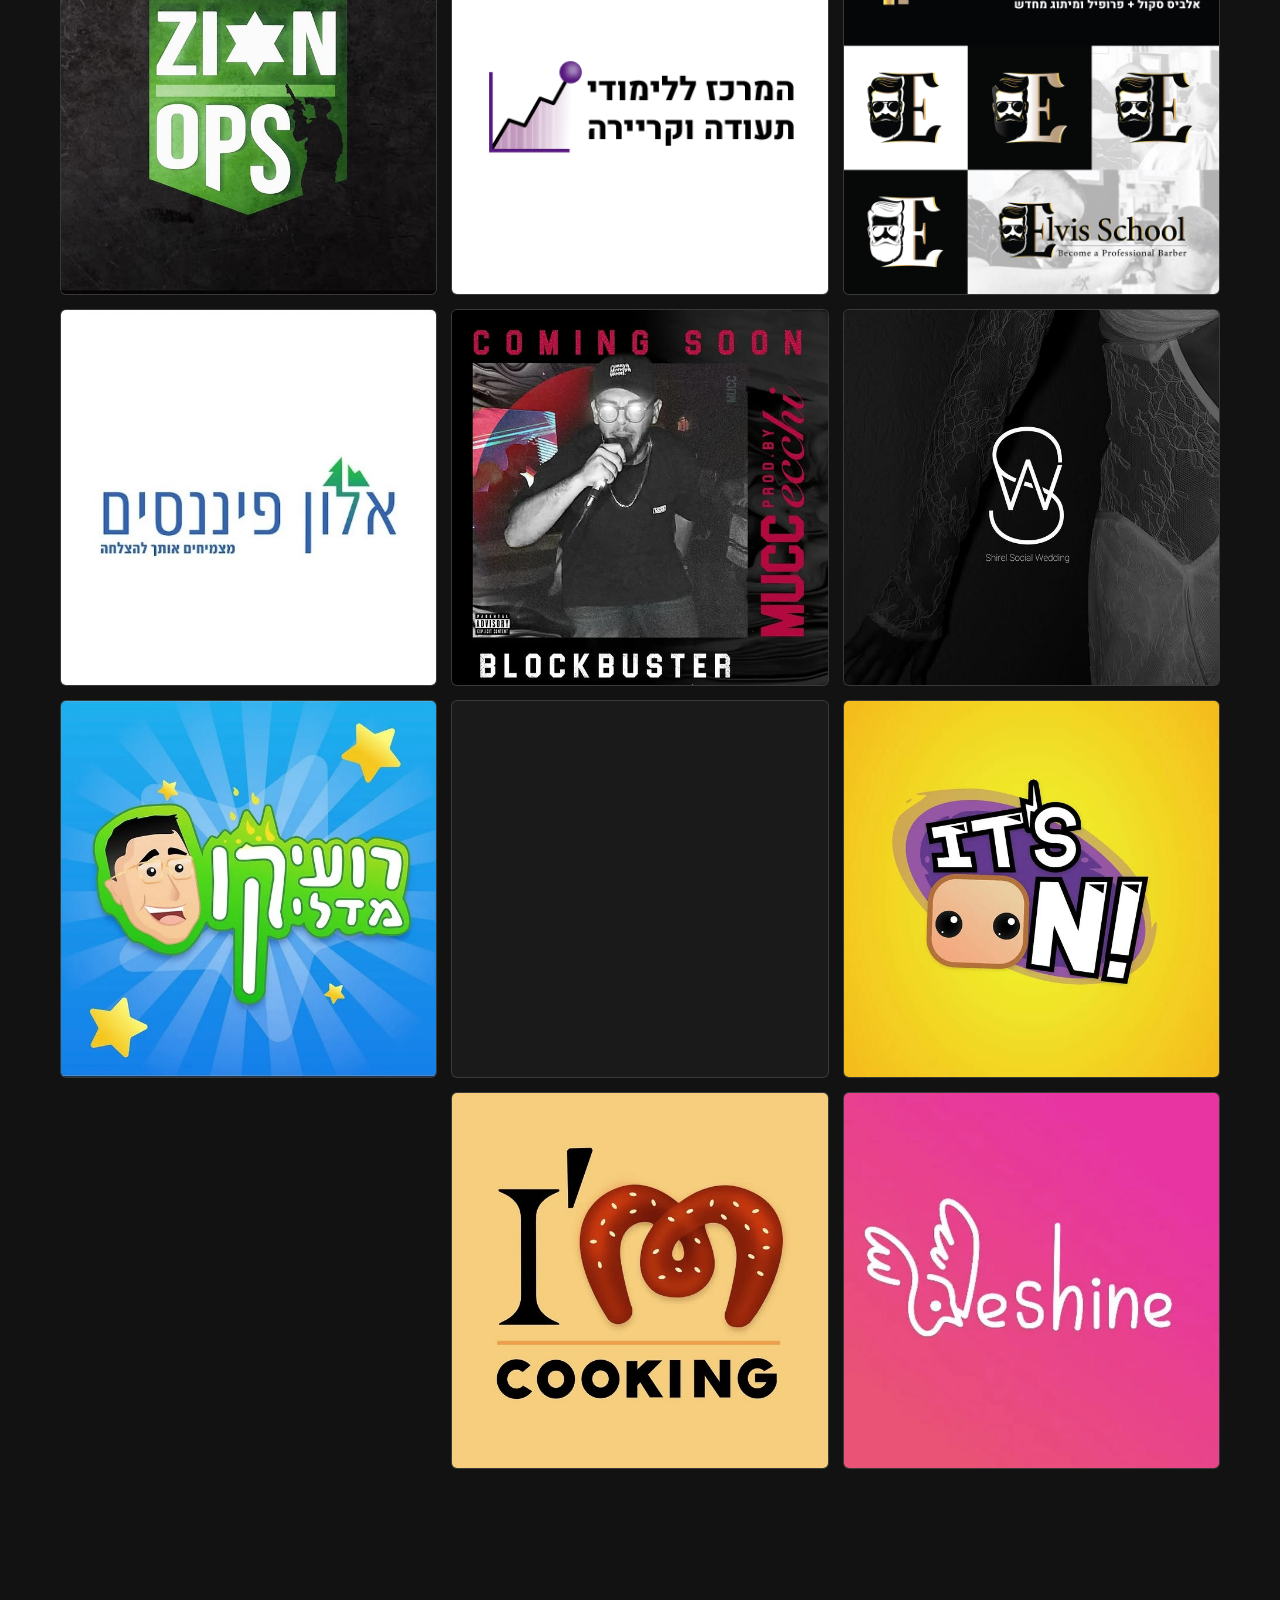
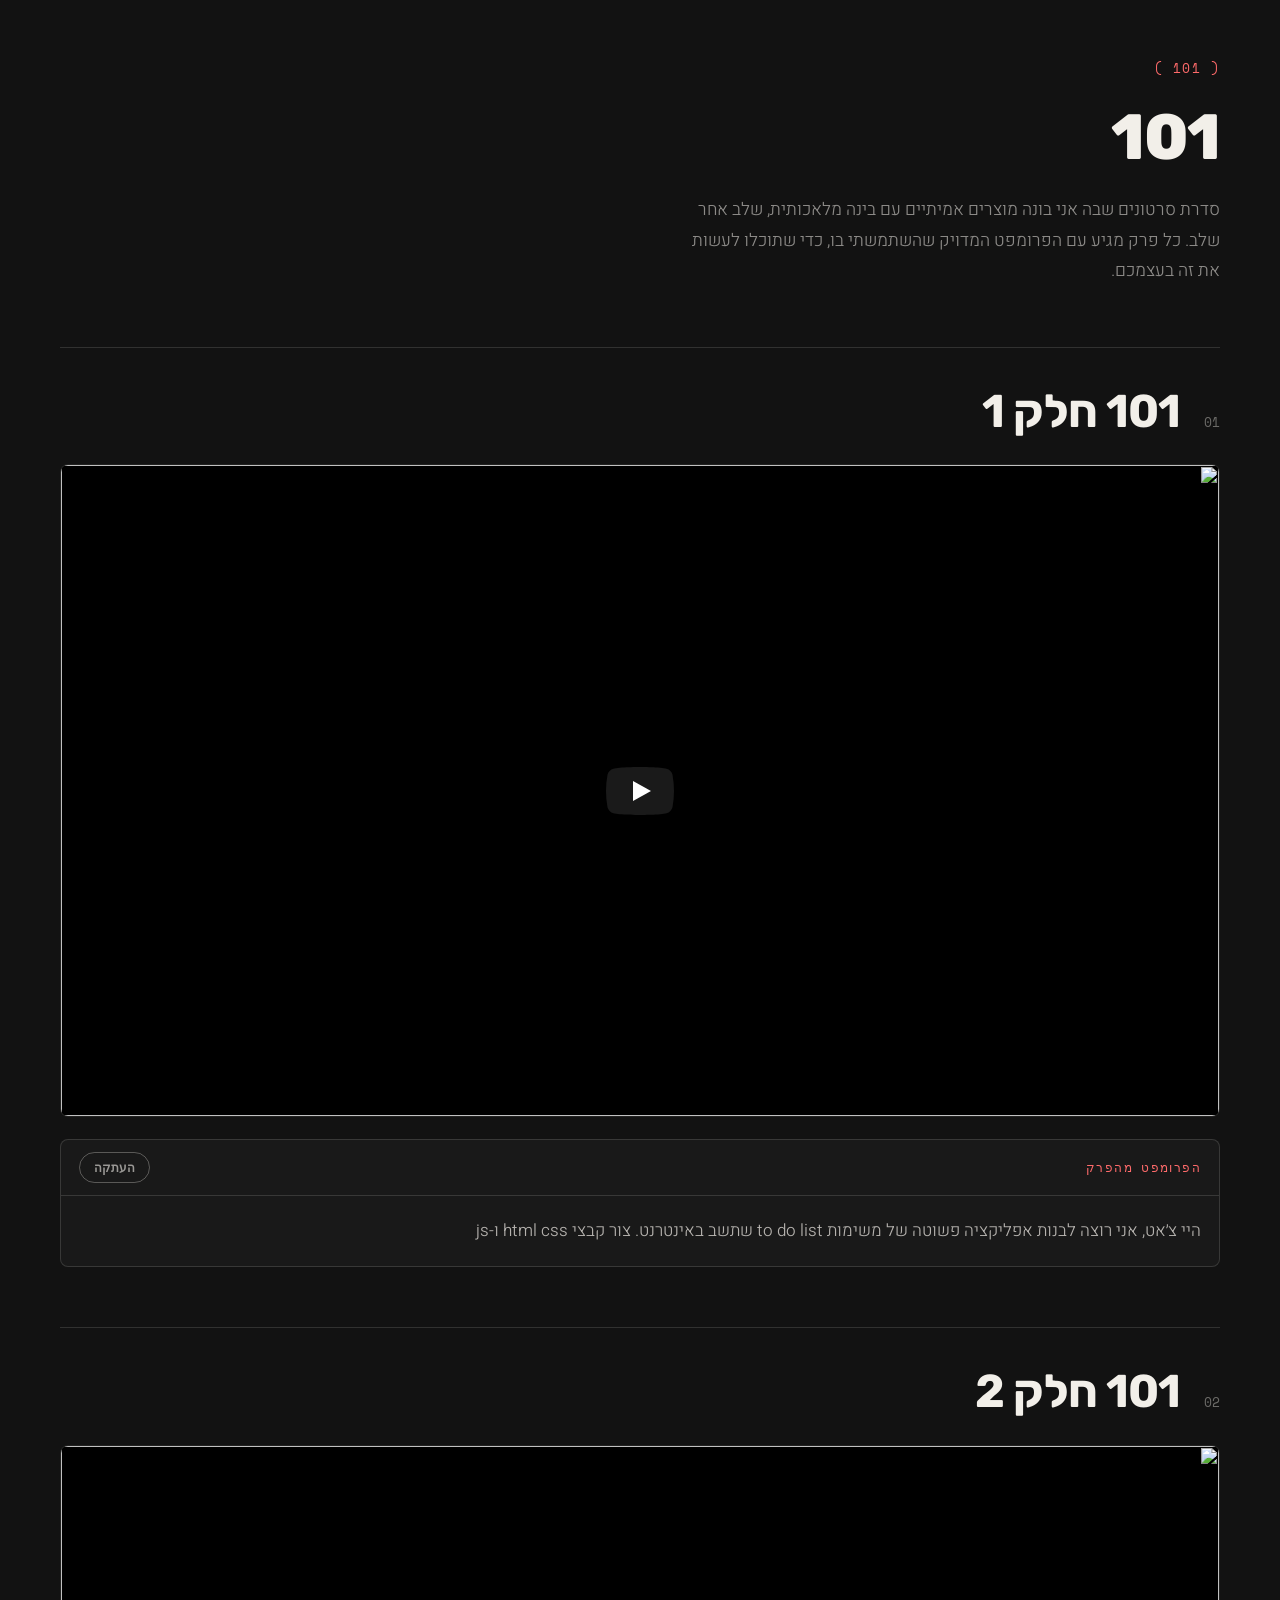
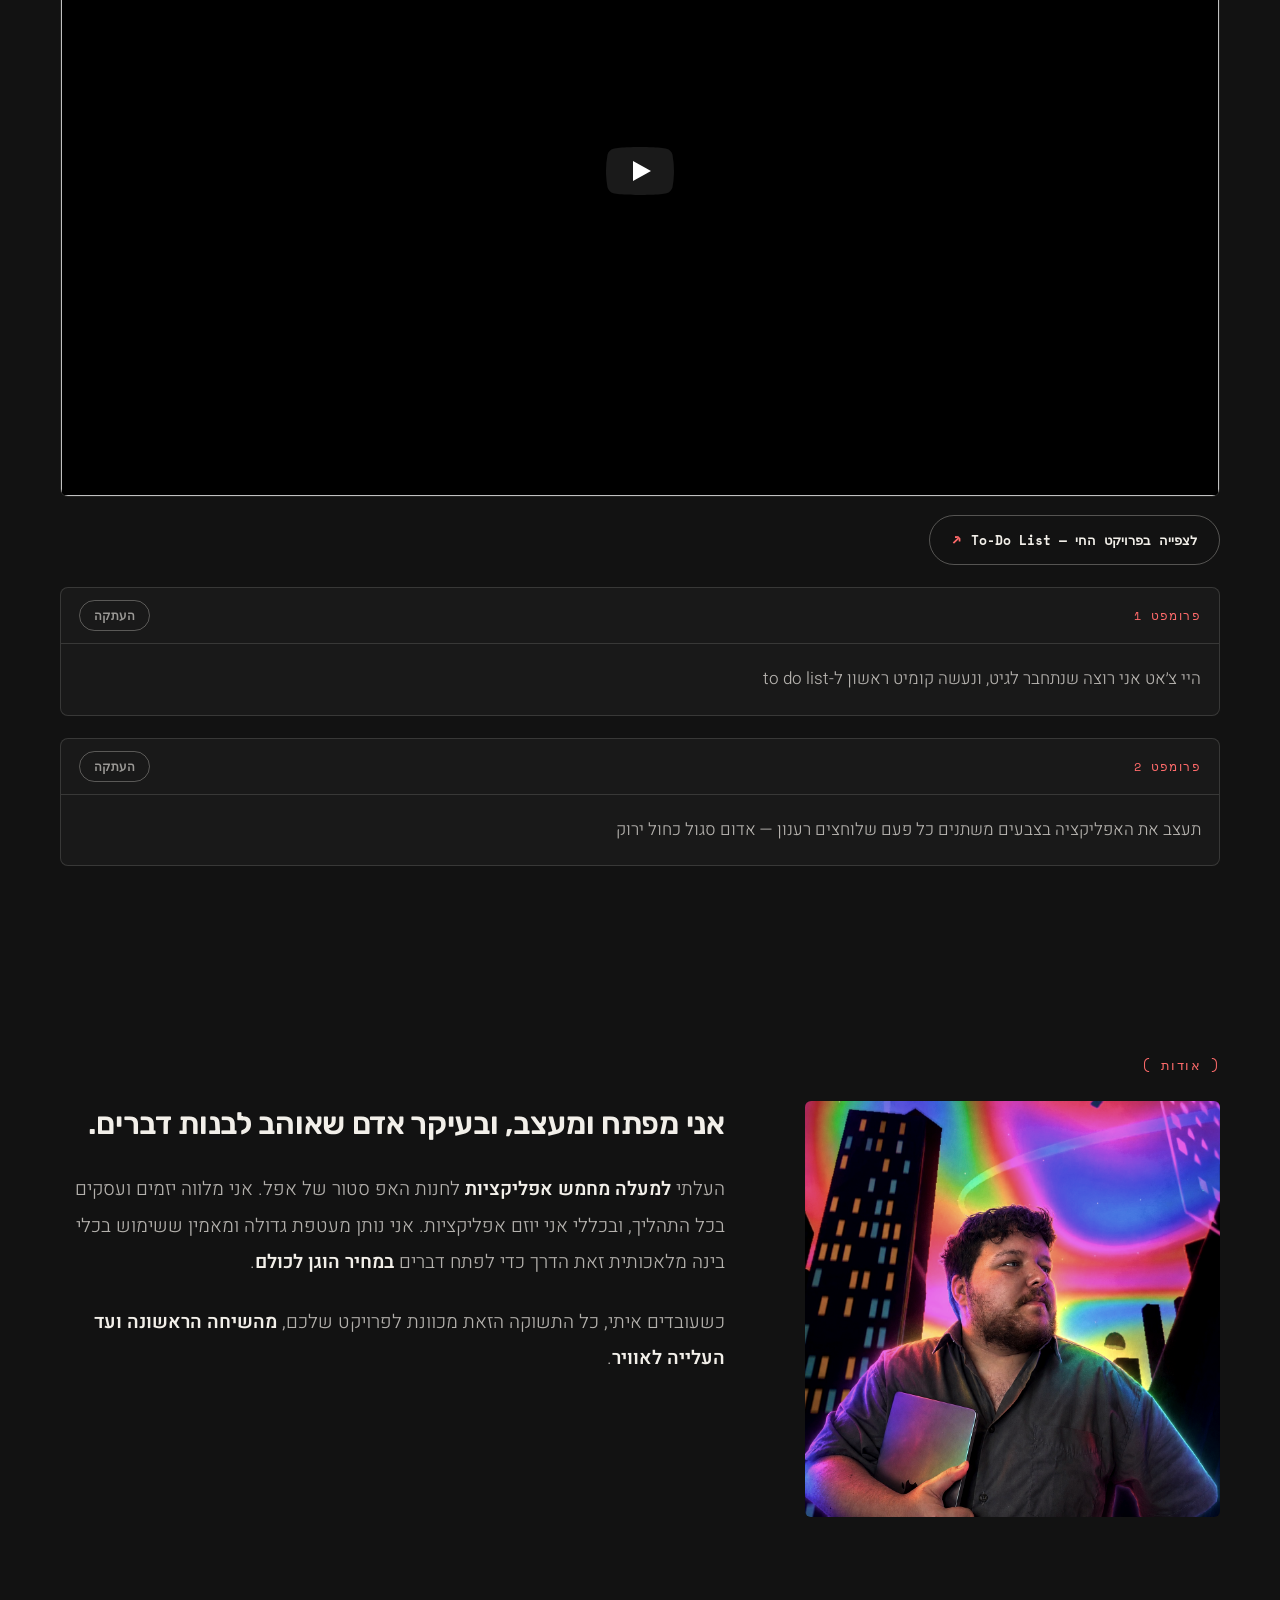
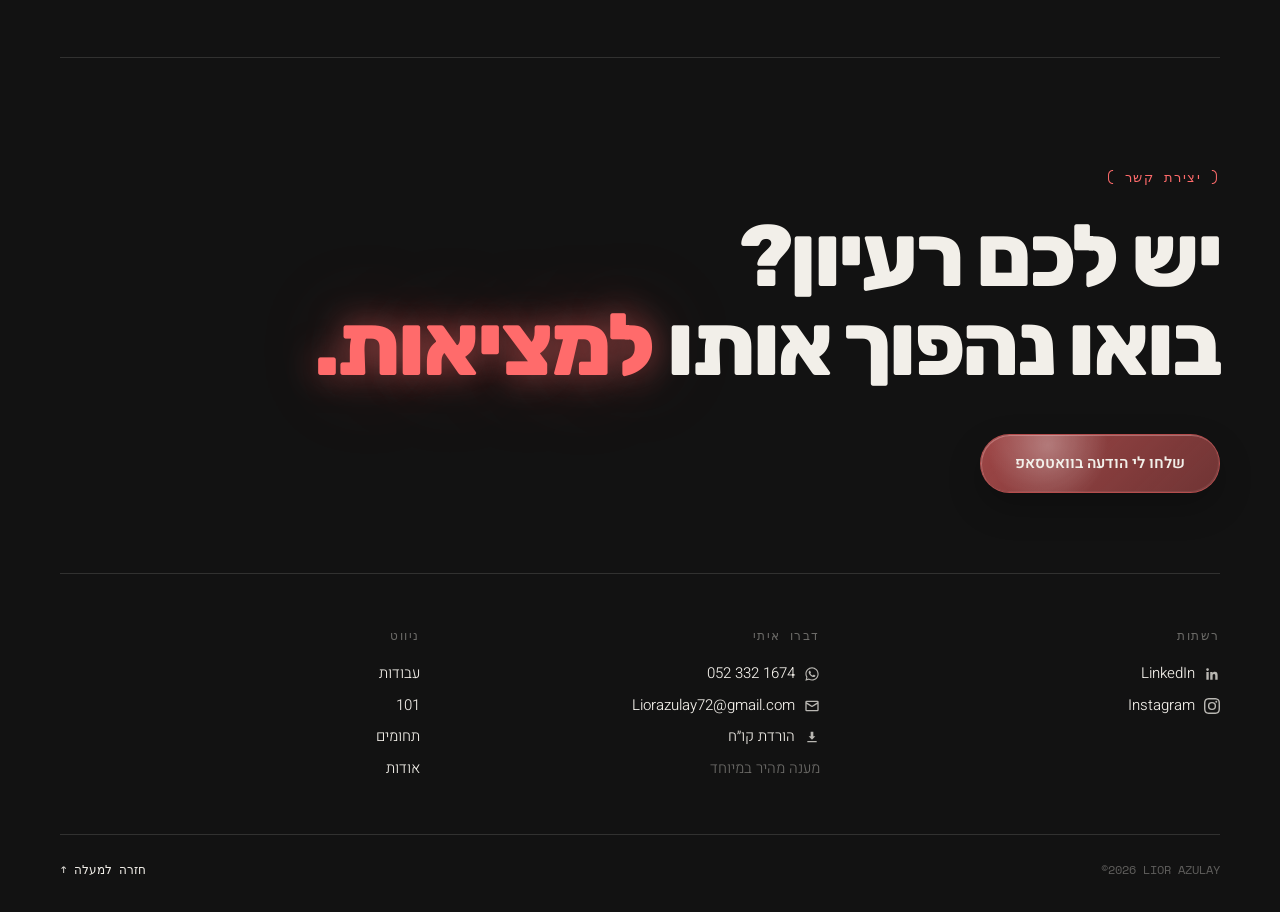
==== commit 9c52f2c7: "3.2.6.4 101 2" ====
--- a/index.html
+++ b/index.html
@@ -13,7 +13,7 @@
     <link rel="preconnect" href="https://fonts.googleapis.com">
     <link rel="preconnect" href="https://fonts.gstatic.com" crossorigin>
     <link href="https://fonts.googleapis.com/css2?family=Rubik:wght@400;500;600;700;800;900&family=Heebo:wght@300;400;500;600;700&family=Space+Mono:wght@400;700&display=swap" rel="stylesheet">
-    <link rel="stylesheet" href="styles.css?v=12">
+    <link rel="stylesheet" href="styles.css?v=13">
     <link rel="icon" href="imagine icon web.png" type="image/png">
 </head>
 
@@ -173,6 +173,54 @@
                         <p class="prompttext" dir="rtl">היי צ׳אט, אני רוצה לבנות אפליקציה פשוטה של משימות to do list שתשב באינטרנט. צור קבצי html css ו-js</p>
                     </div>
                 </article>
+
+                <article class="ep rv">
+                    <header class="ephead">
+                        <span class="epno">02</span>
+                        <h3 class="eptitle"><span class="he">101 חלק 2</span><span class="en">101 — Part 2</span></h3>
+                    </header>
+
+                    <!-- Facade: ה-iframe של YouTube נטען רק בלחיצה -->
+                    <div class="epvideo" data-yt="HyxmQYx0IF4" role="button" tabindex="0"
+                         aria-label="הפעלת הסרטון: 101 חלק 2">
+                        <img class="epthumb" src="https://i.ytimg.com/vi/HyxmQYx0IF4/hqdefault.jpg"
+                             alt="" width="480" height="360" loading="lazy" decoding="async">
+                        <span class="epplay" aria-hidden="true">
+                            <svg viewBox="0 0 68 48" width="68" height="48">
+                                <path class="epplay-bg" d="M66.5 7.7a8.6 8.6 0 0 0-6-6C55.2 0 34 0 34 0S12.8 0 7.5 1.7a8.6 8.6 0 0 0-6 6A89.6 89.6 0 0 0 0 24a89.6 89.6 0 0 0 1.5 16.3 8.6 8.6 0 0 0 6 6C12.8 48 34 48 34 48s21.2 0 26.5-1.7a8.6 8.6 0 0 0 6-6A89.6 89.6 0 0 0 68 24a89.6 89.6 0 0 0-1.5-16.3z"/>
+                                <path d="M45 24 27 14v20z" fill="#fff"/>
+                            </svg>
+                        </span>
+                    </div>
+
+                    <!-- קישור לאתר החי -->
+                    <a class="eplink" href="https://to-do-list-ra6rrz3lc-liors-projects-a4944a0b.vercel.app/" target="_blank" rel="noopener">
+                        <span class="he">לצפייה בפרויקט החי — To-Do List</span><span class="en">View the live project — To-Do List</span>
+                        <span class="eplink-arrow" aria-hidden="true">↗</span>
+                    </a>
+
+                    <!-- פרומפט 1 -->
+                    <div class="prompt">
+                        <div class="prompthead">
+                            <span class="promptlabel"><span class="he">פרומפט 1</span><span class="en">Prompt 1</span></span>
+                            <button class="promptcopy" type="button">
+                                <span class="he">העתקה</span><span class="en">Copy</span>
+                            </button>
+                        </div>
+                        <p class="prompttext" dir="rtl">היי צ׳אט אני רוצה שנתחבר לגיט, ונעשה קומיט ראשון ל-to do list</p>
+                    </div>
+
+                    <!-- פרומפט 2 -->
+                    <div class="prompt">
+                        <div class="prompthead">
+                            <span class="promptlabel"><span class="he">פרומפט 2</span><span class="en">Prompt 2</span></span>
+                            <button class="promptcopy" type="button">
+                                <span class="he">העתקה</span><span class="en">Copy</span>
+                            </button>
+                        </div>
+                        <p class="prompttext" dir="rtl">תעצב את האפליקציה בצבעים משתנים כל פעם שלוחצים רענון — אדום סגול כחול ירוק</p>
+                    </div>
+                </article>
             </section>
 
             <!-- About -->
--- a/styles.css
+++ b/styles.css
@@ -667,6 +667,37 @@
 .ep {
     border-top: 1px solid var(--line);
     padding-top: 40px;
+}
+
+.ep + .ep {
+    margin-top: 60px;
+}
+
+/* קישור לאתר חי */
+.eplink {
+    display: inline-flex;
+    align-items: center;
+    gap: 10px;
+    margin-top: 18px;
+    padding: 13px 22px;
+    border-radius: 99px;
+    border: 1px solid var(--line-strong);
+    font-family: 'Space Mono', monospace;
+    font-size: 13px;
+    font-weight: 700;
+    color: var(--ink);
+    transition: color 0.3s, border-color 0.3s, background 0.3s;
+}
+
+.eplink:hover {
+    color: var(--a1);
+    border-color: var(--a1);
+    background: rgba(var(--glow), 0.08);
+}
+
+.eplink-arrow {
+    font-size: 15px;
+    color: var(--a1);
 }
 
 .ephead {
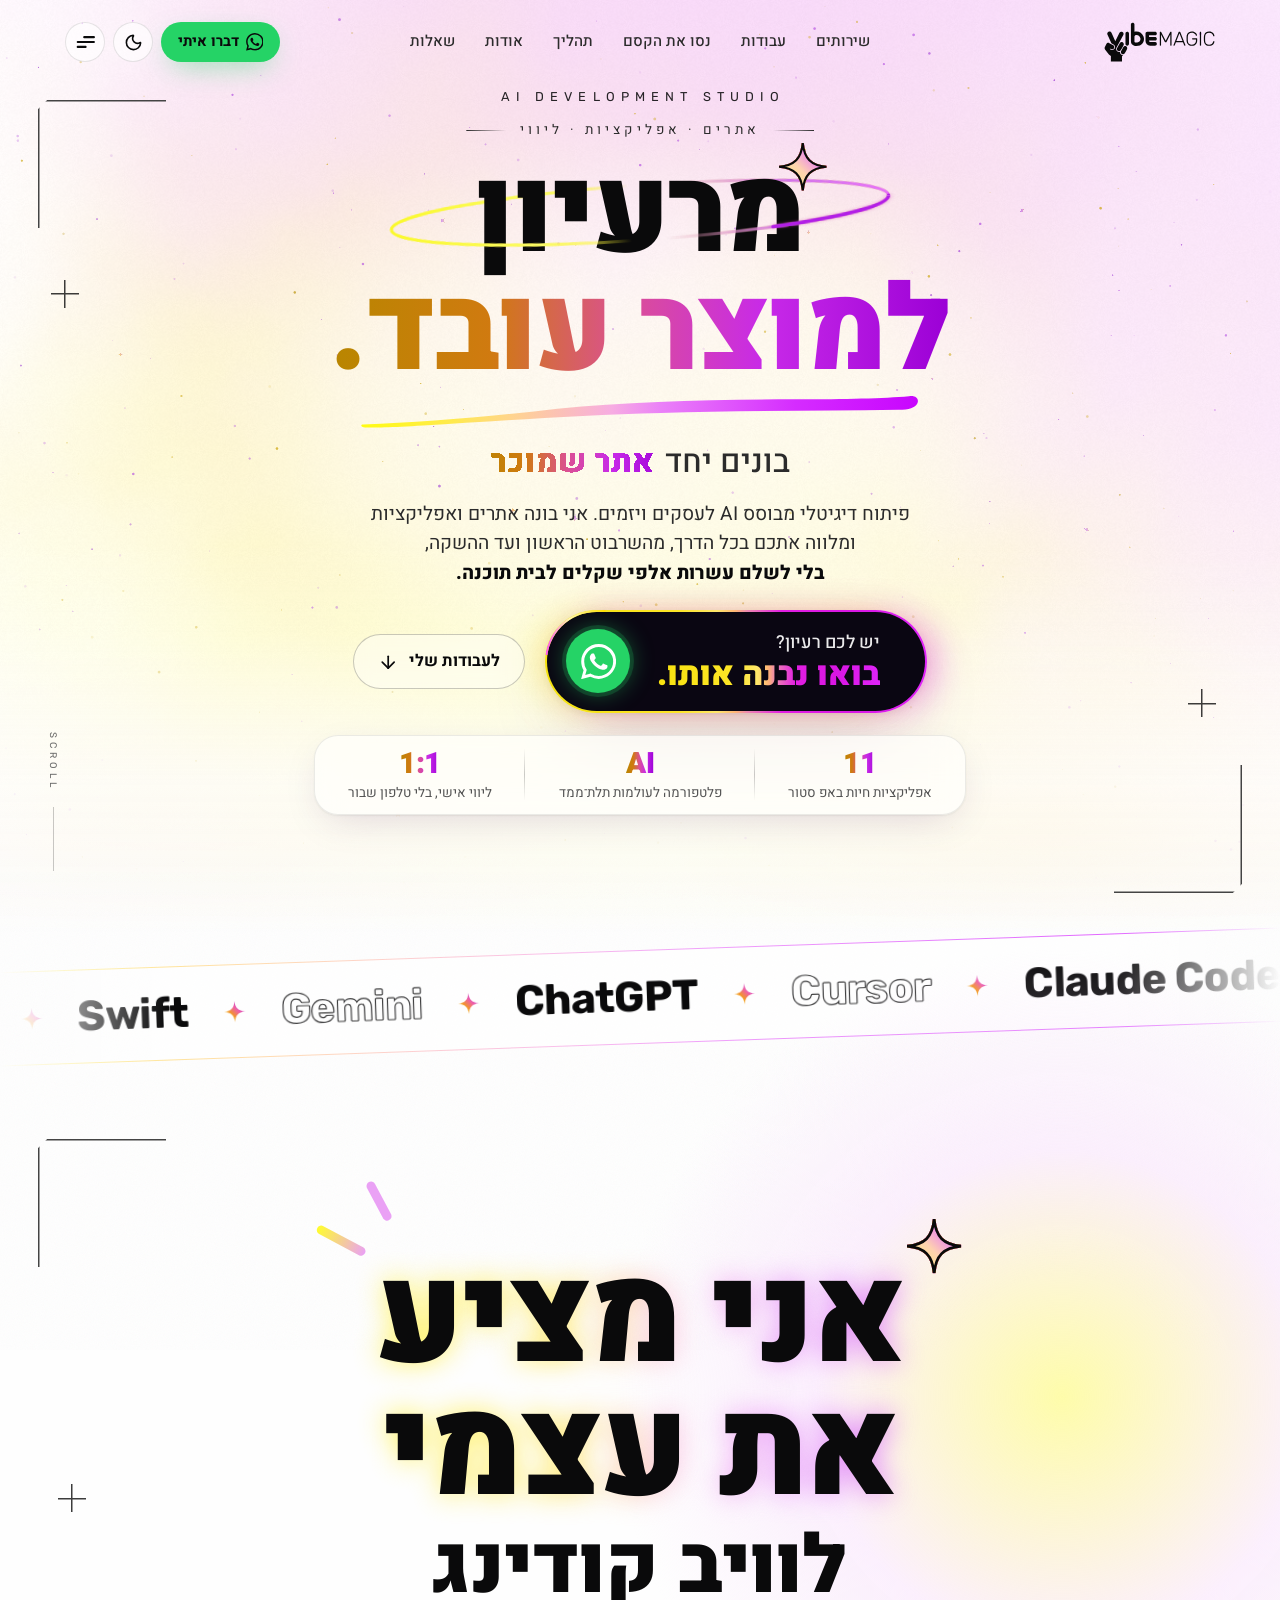
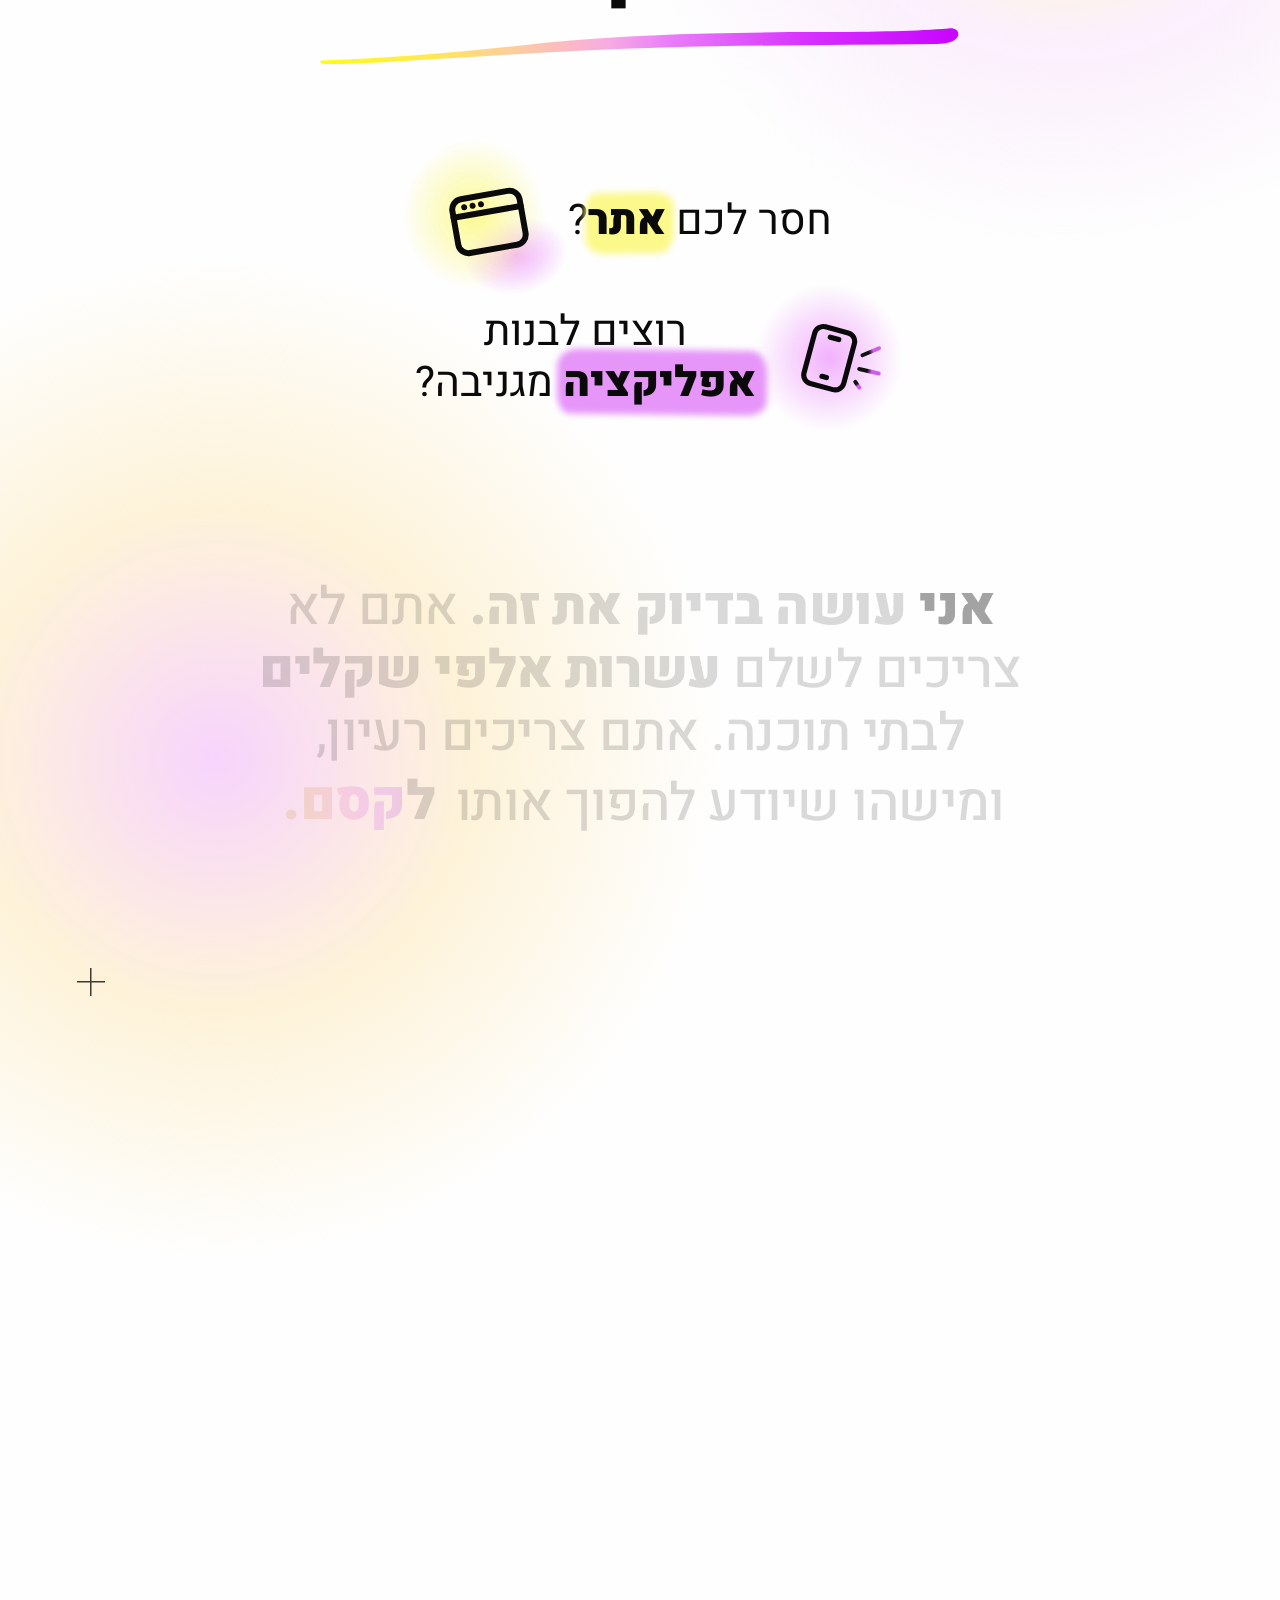
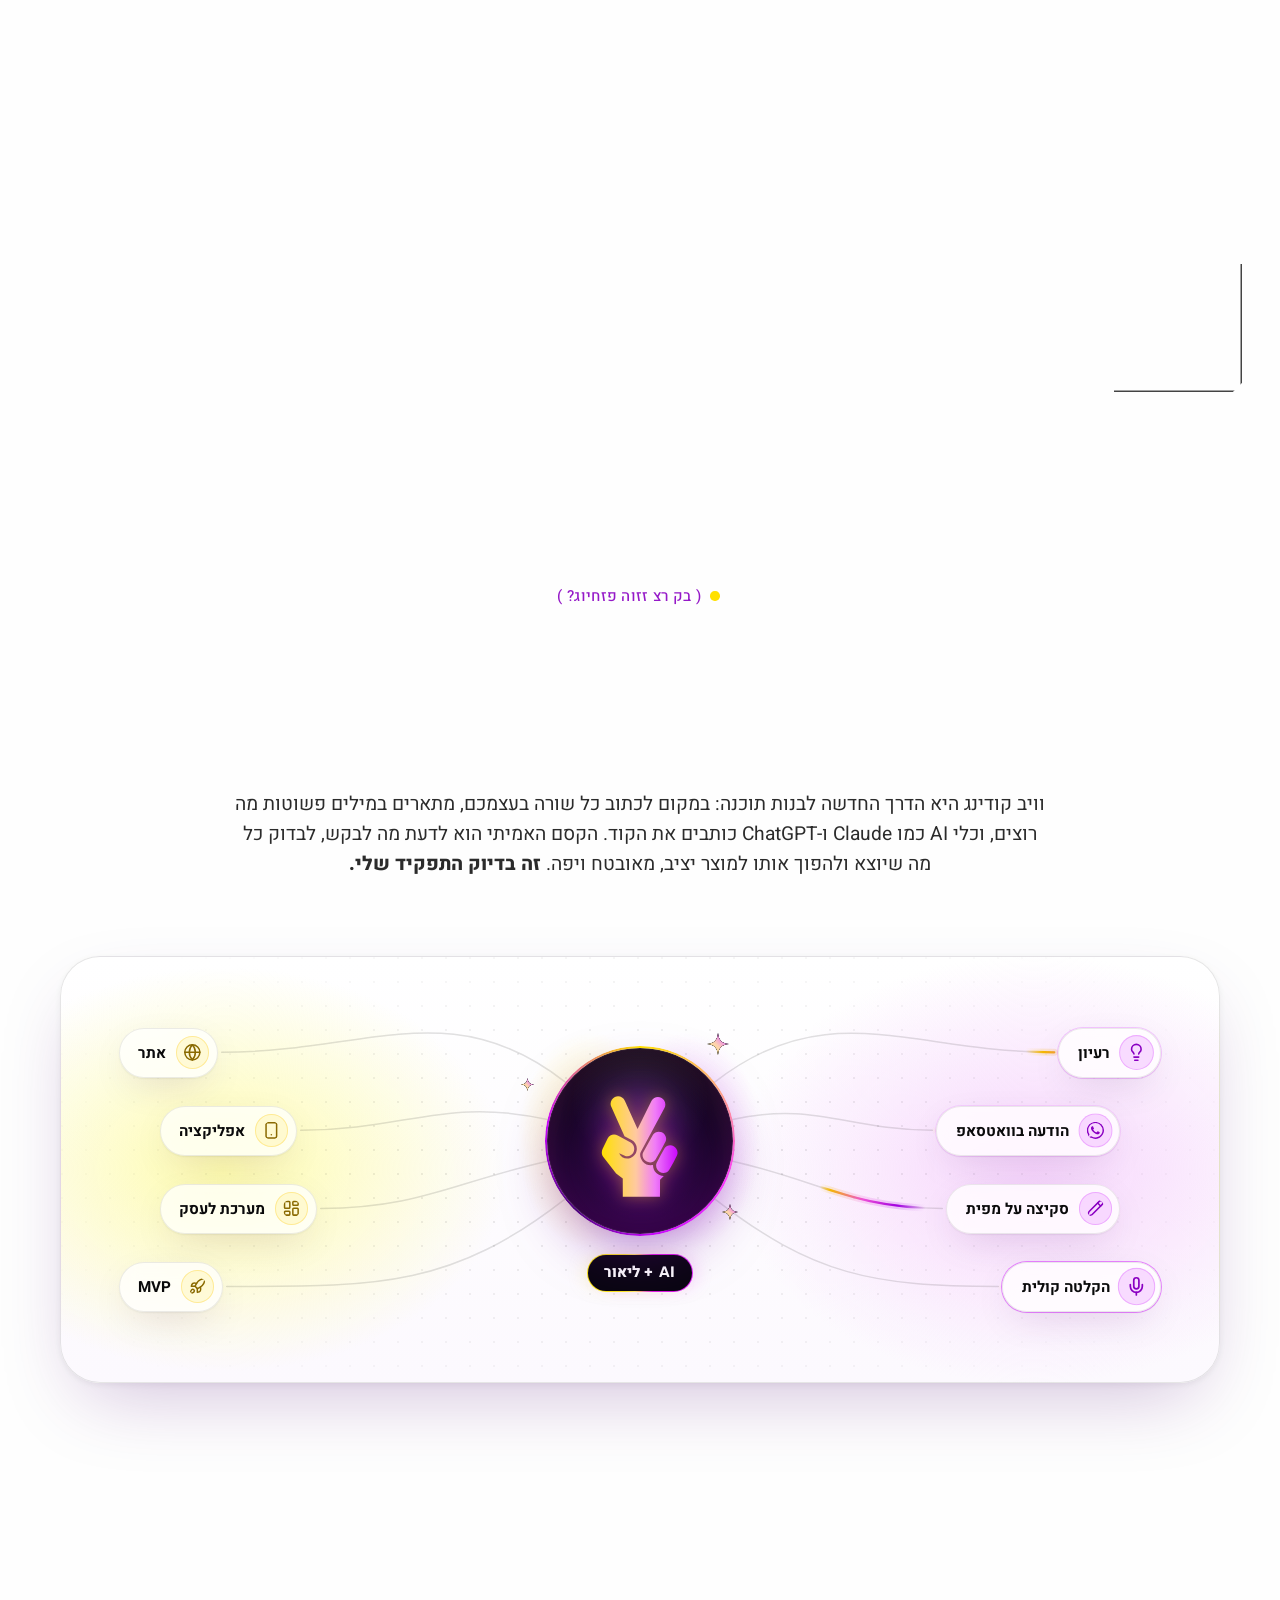
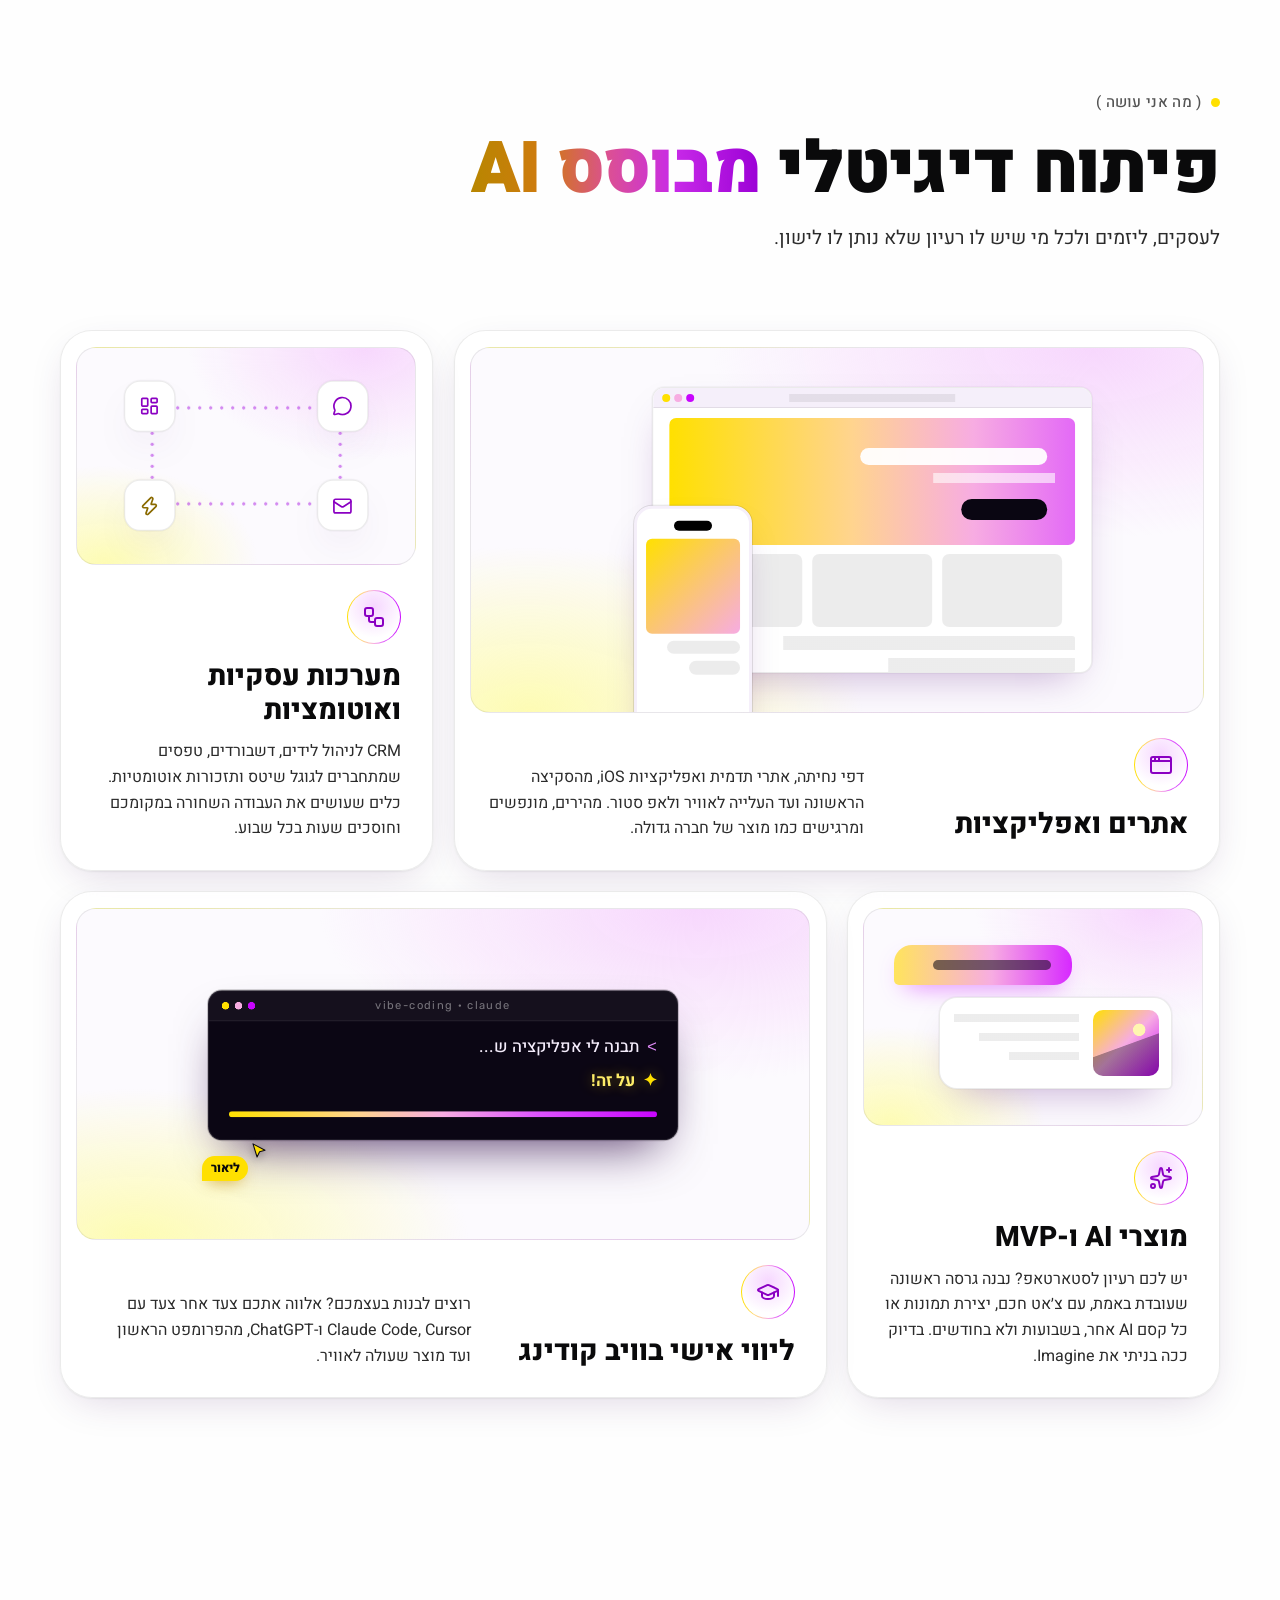
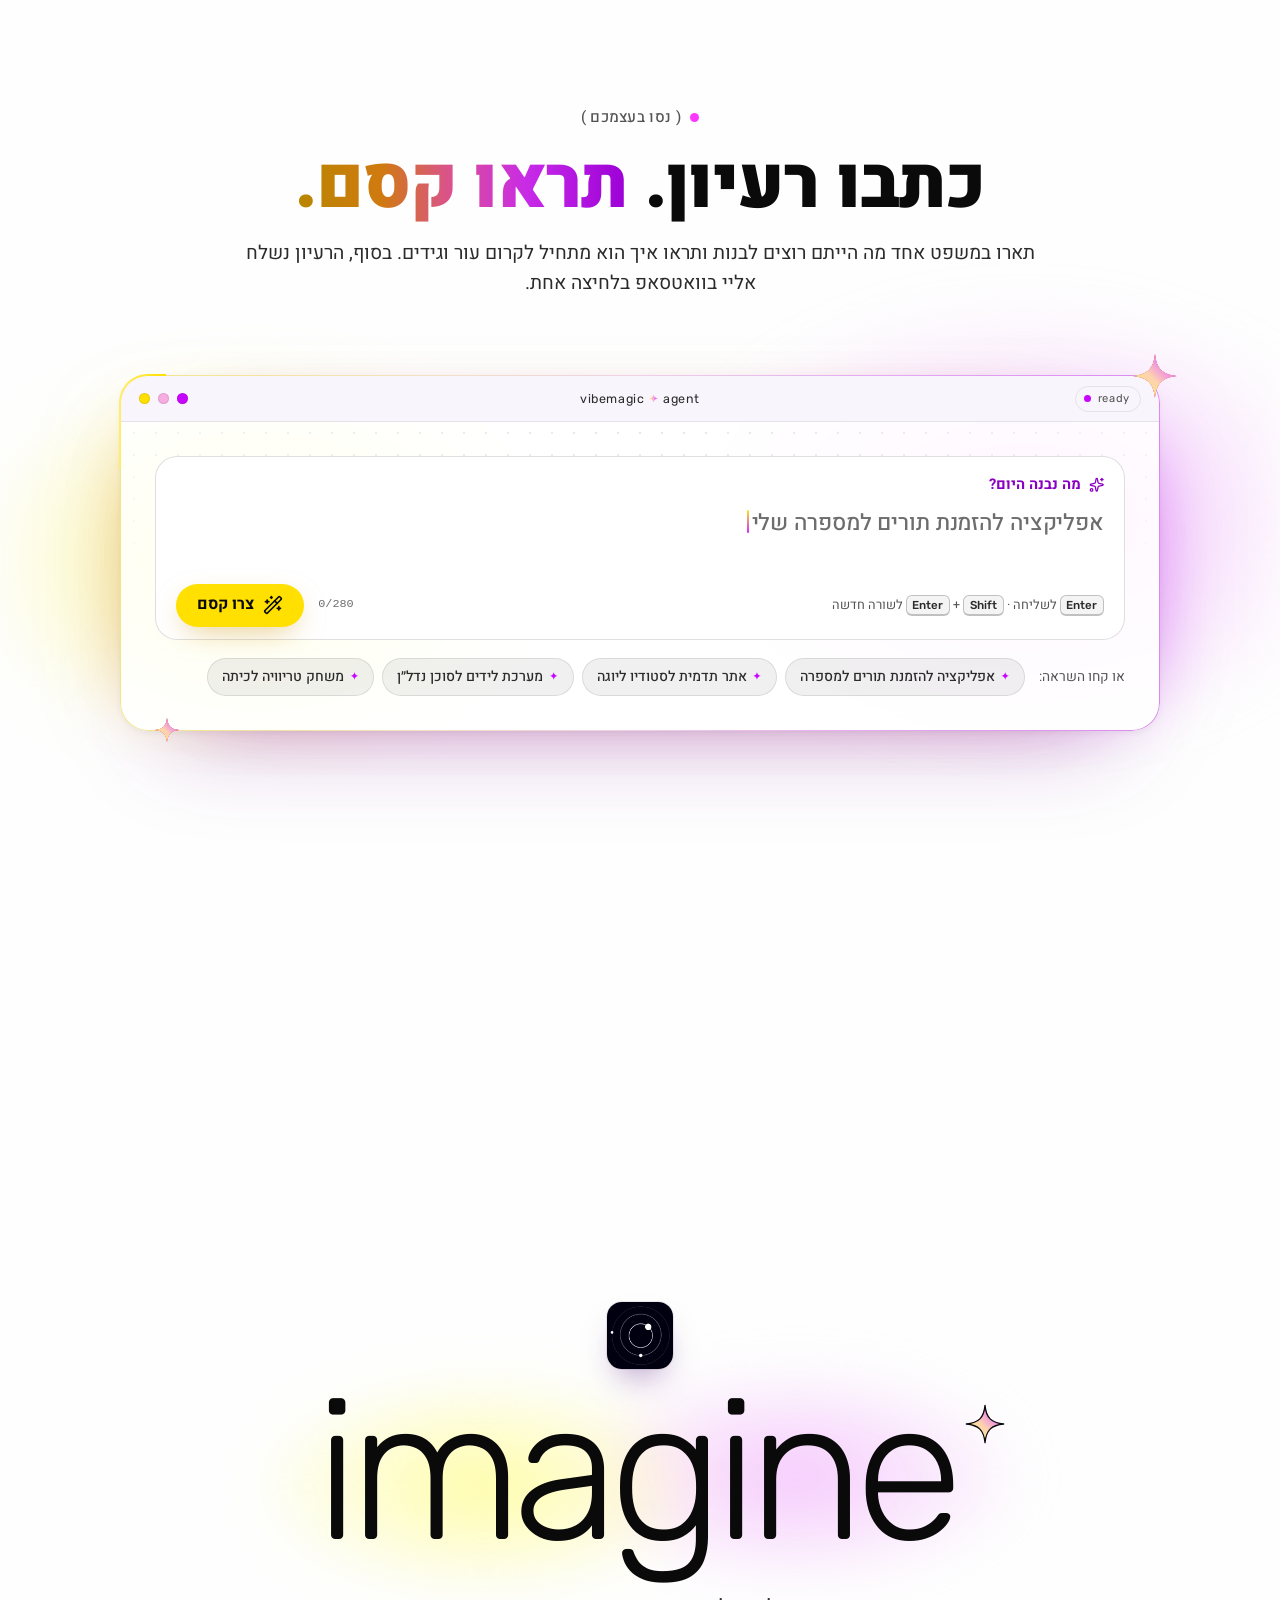
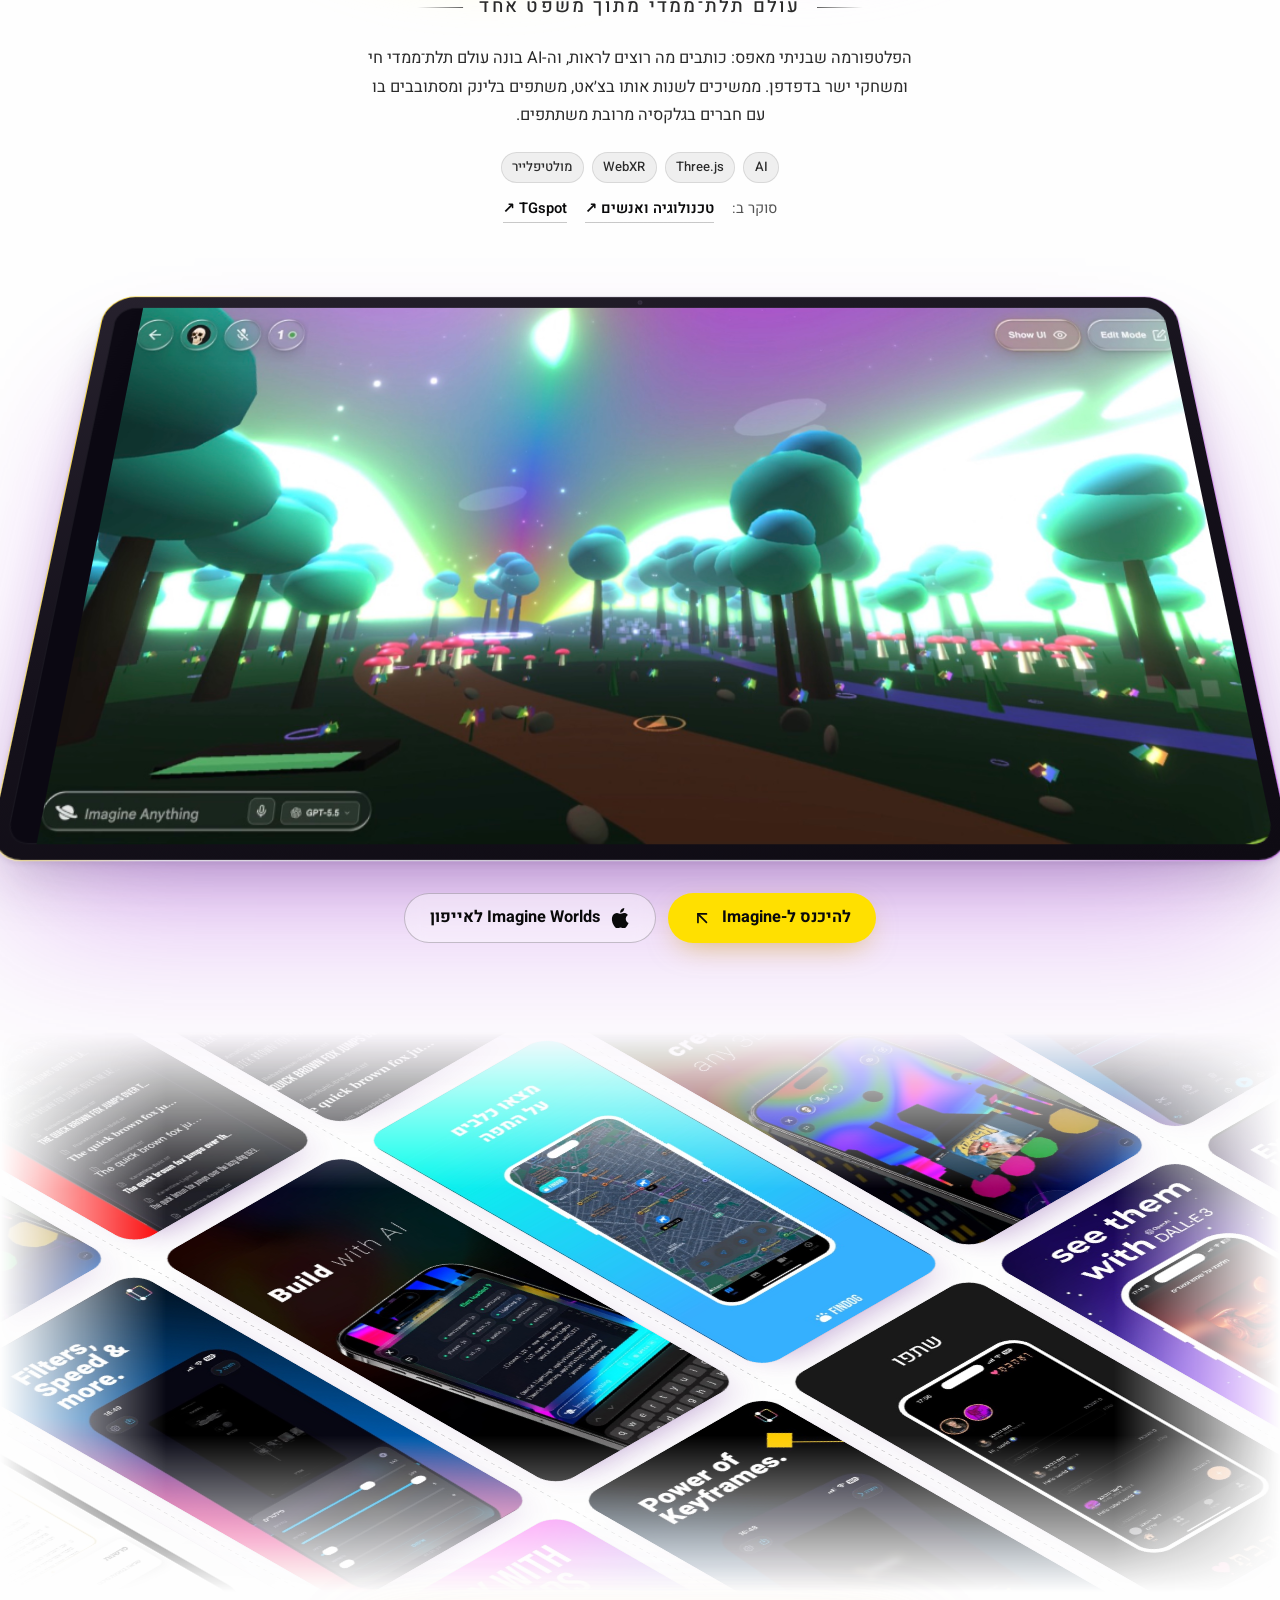
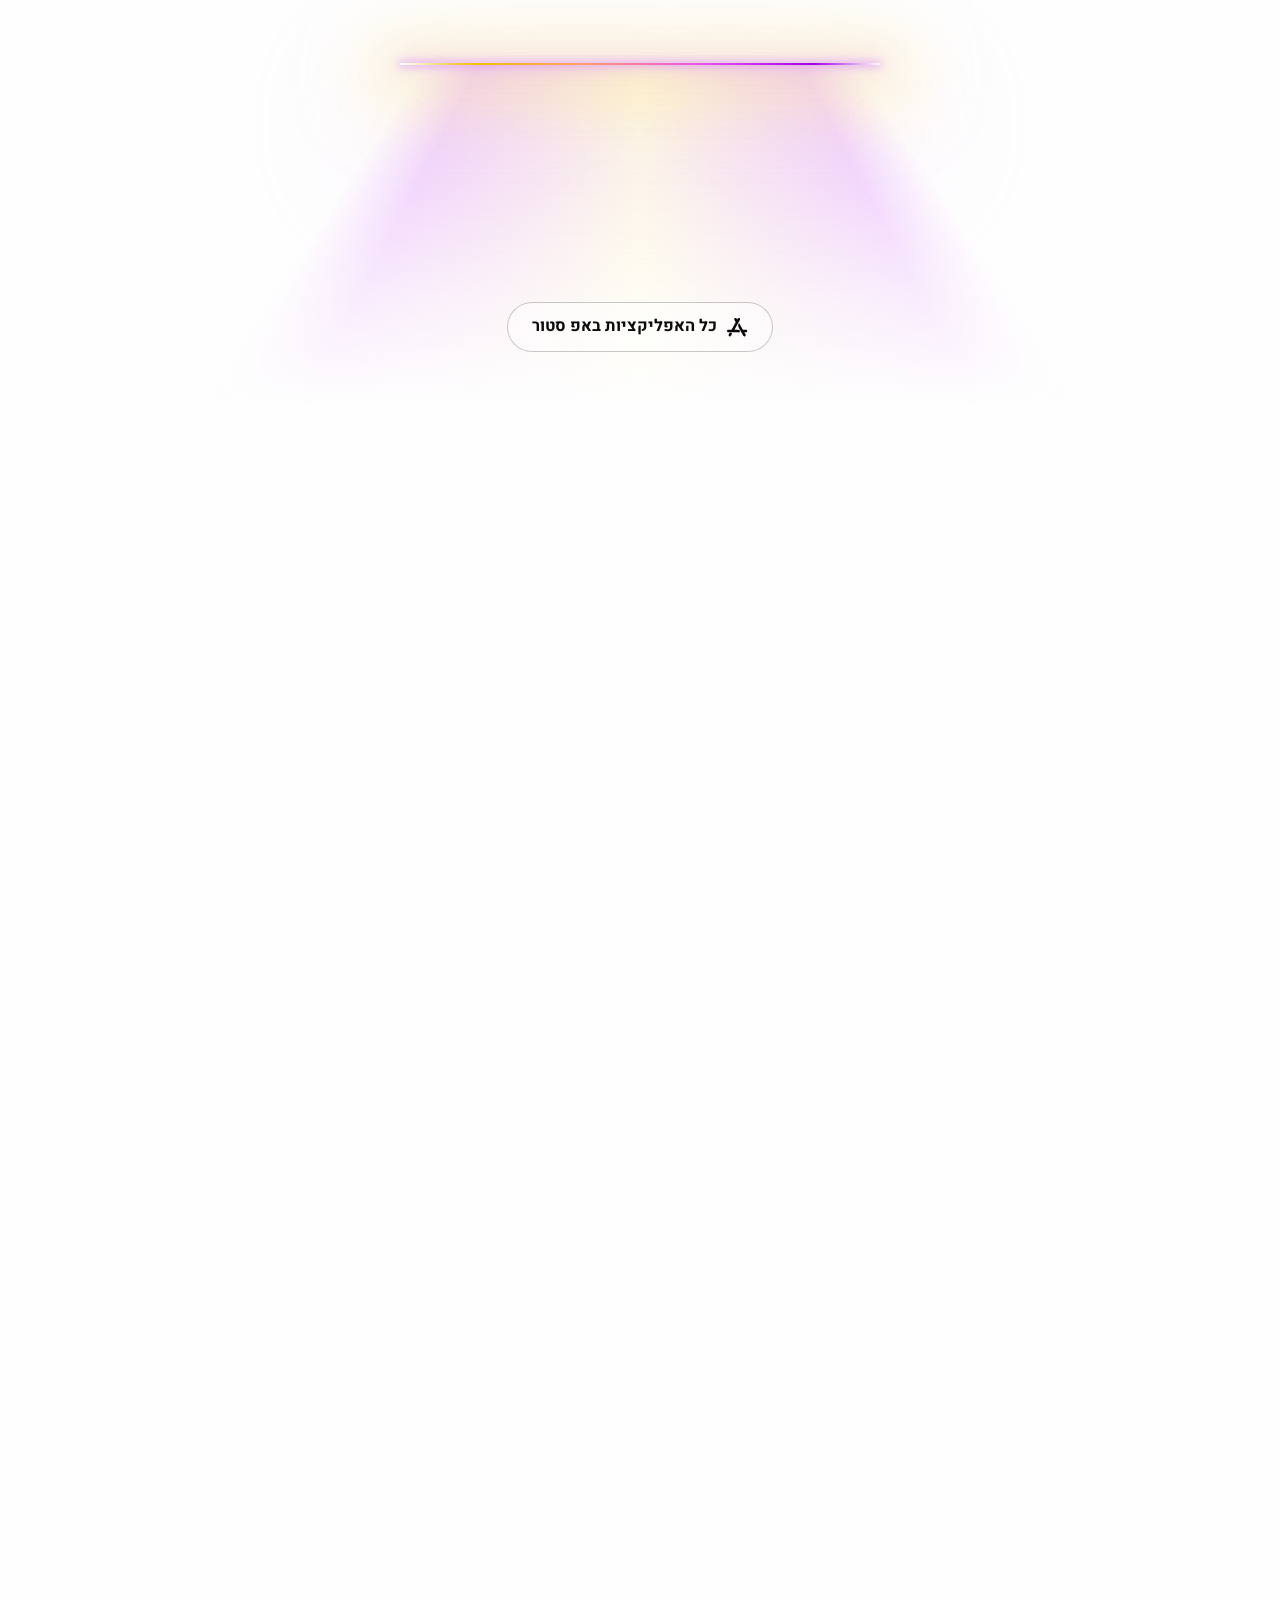
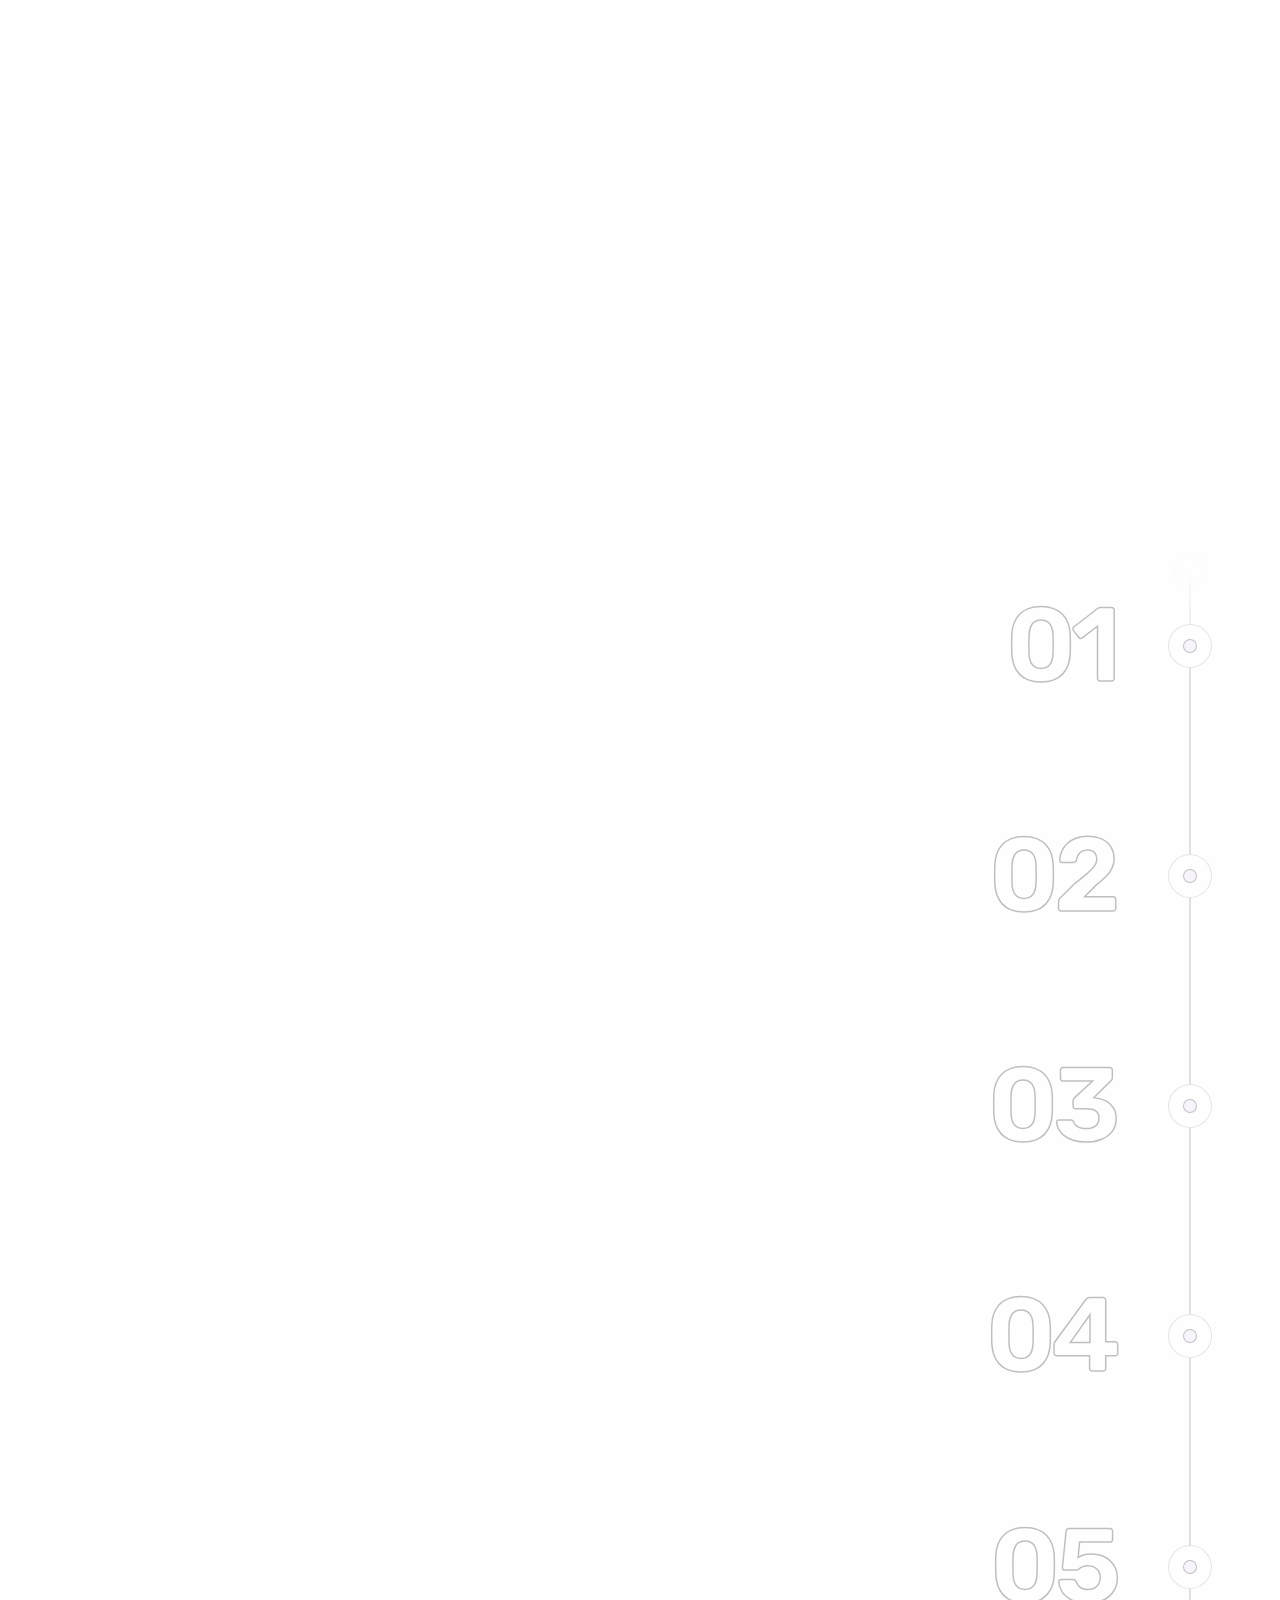
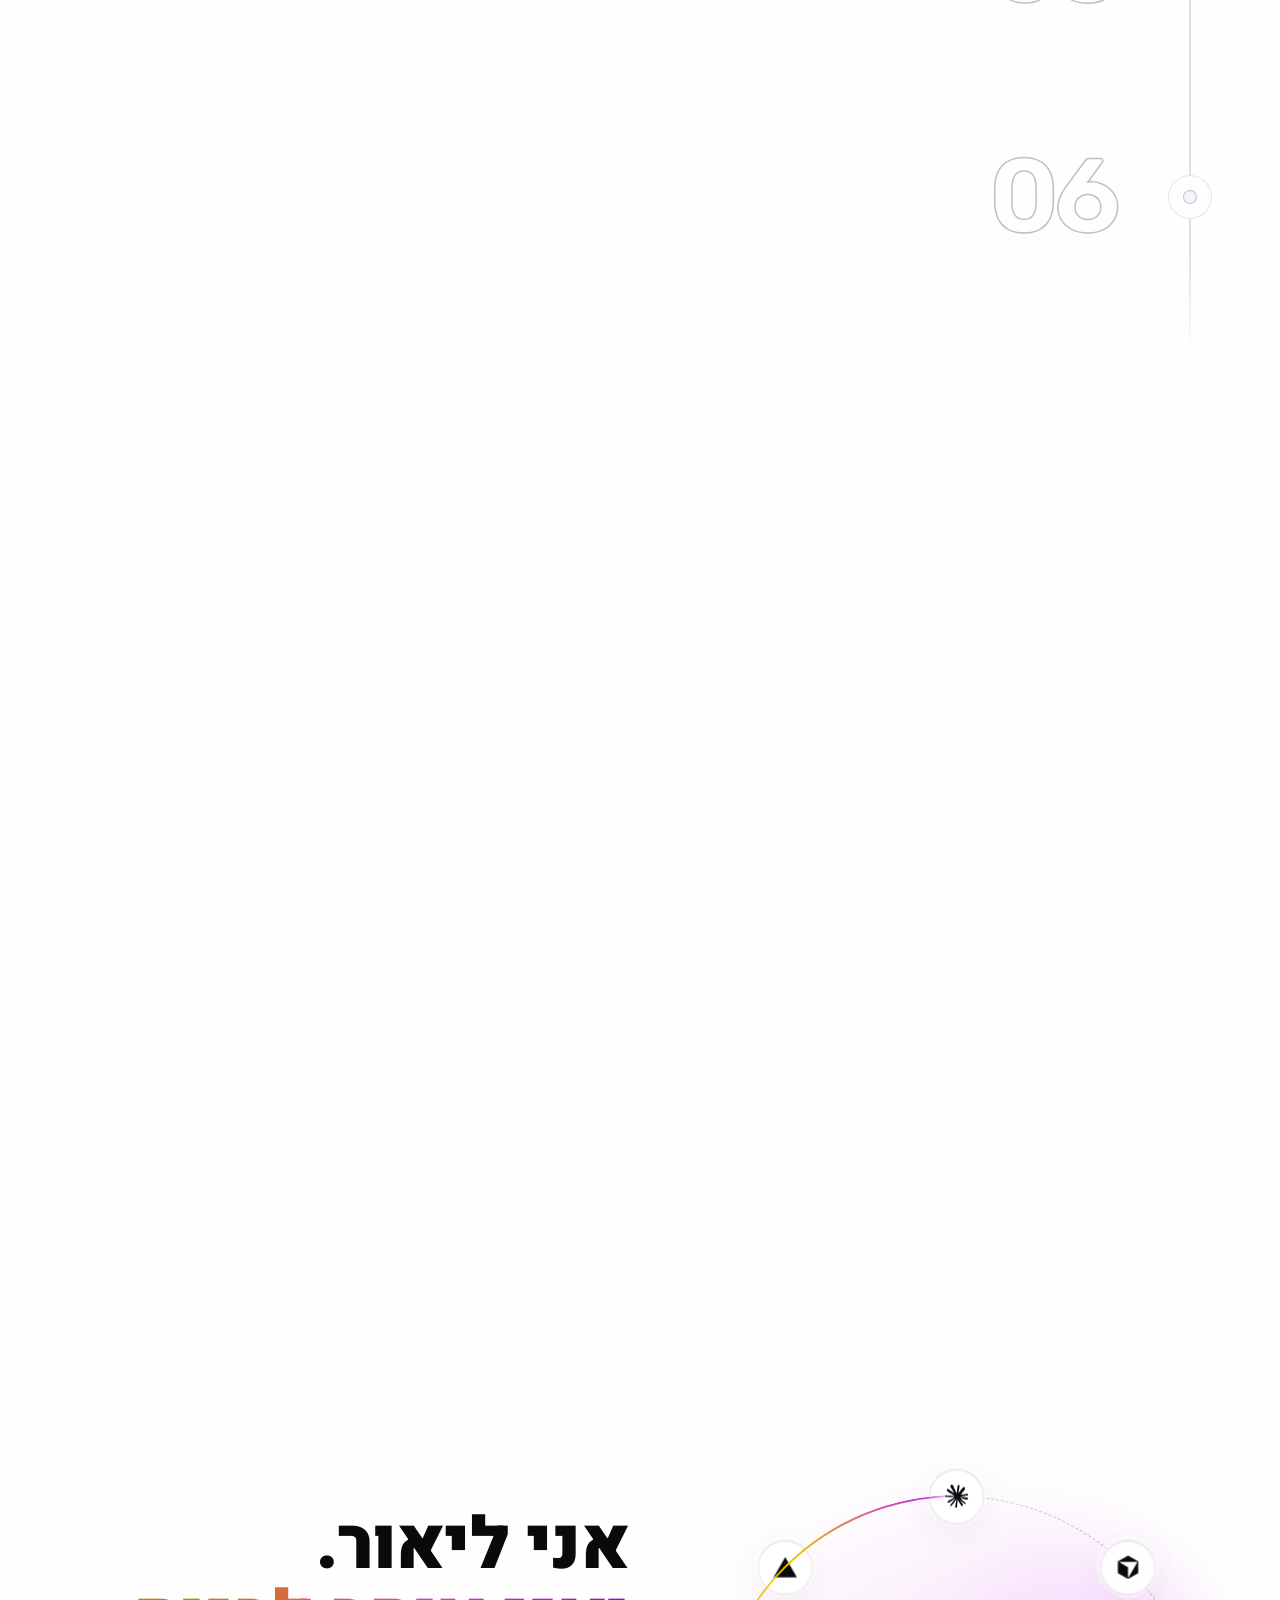
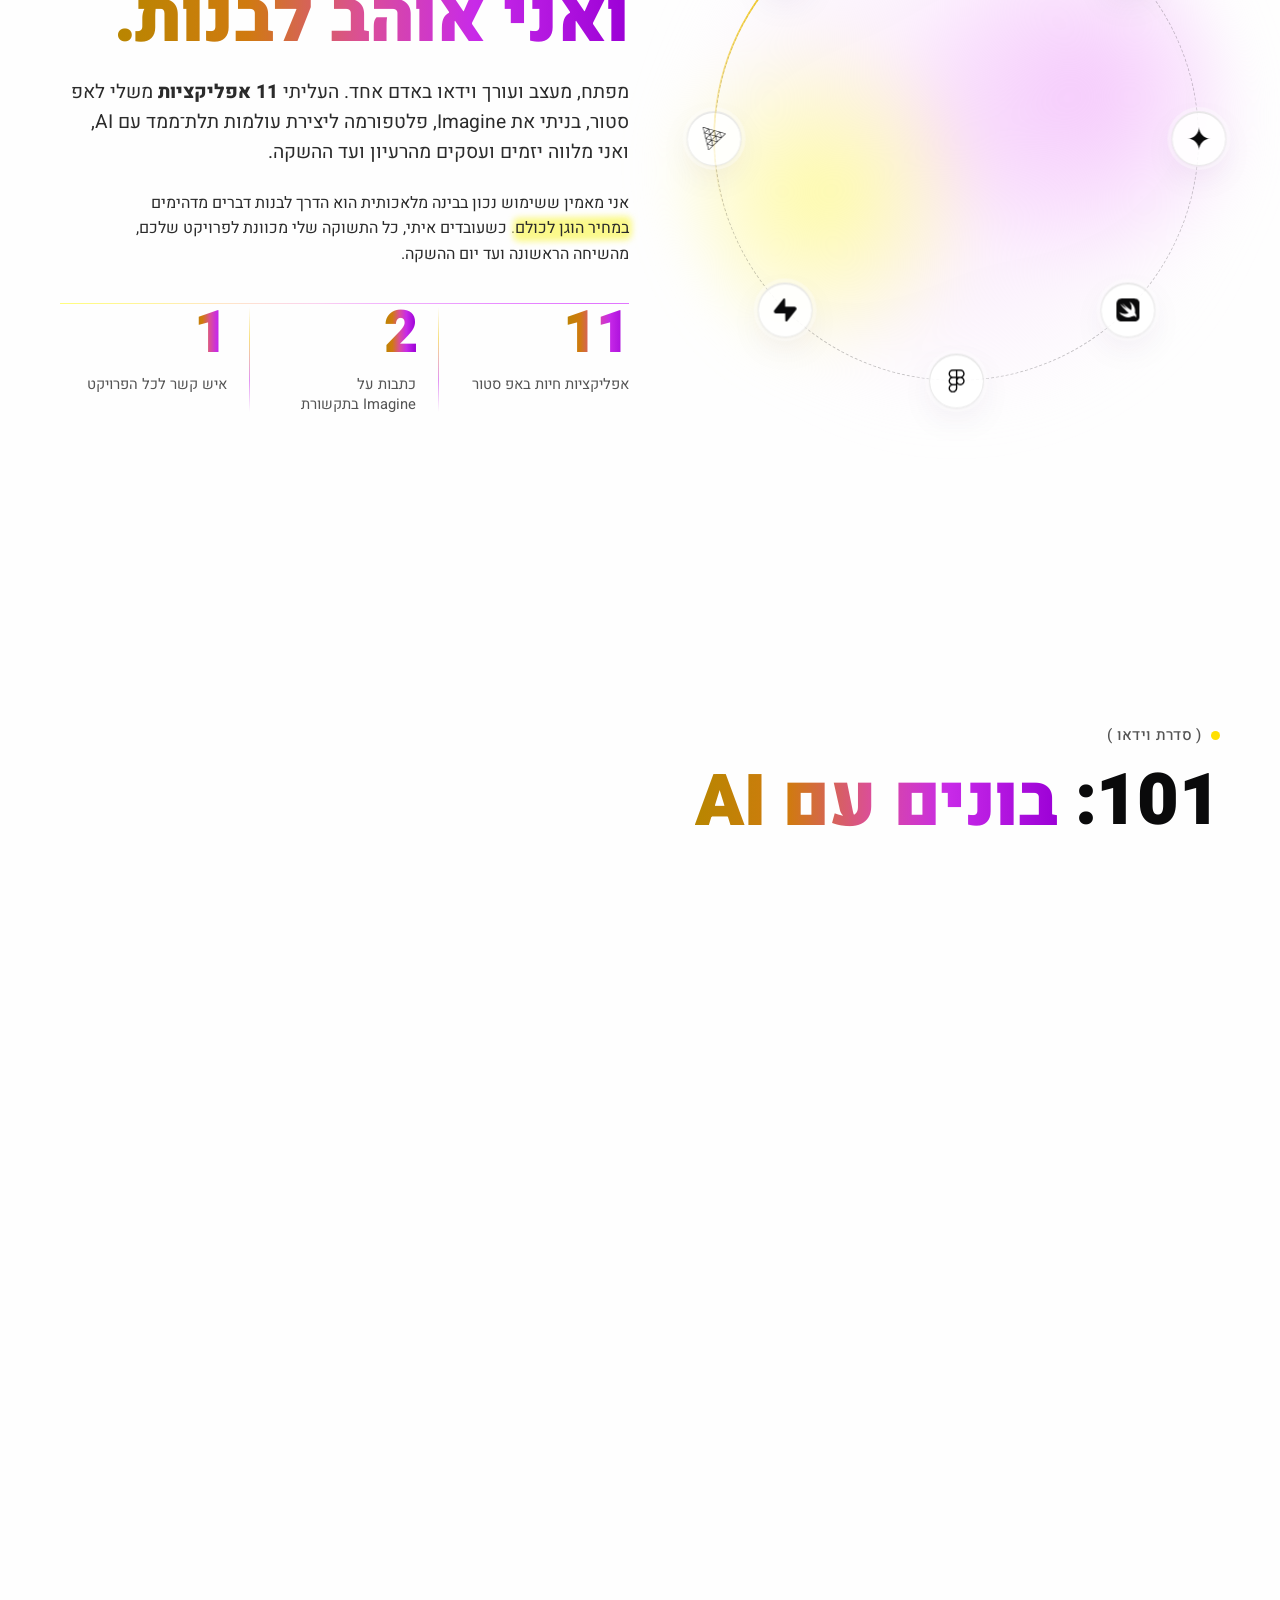
==== commit a4f3c3c3: "VibeMagic עולה לכתובת הראשית, האתר הקודם עובר ל-legacy/ - תוכן vibemagic/ הועבר לשורש הריפו (index.h" ====
--- a/index.html
+++ b/index.html
@@ -1,298 +1,980 @@
 <!DOCTYPE html>
-<html lang="he" dir="rtl" class="dark">
-
+<html lang="he" dir="rtl" data-theme="dark">
 <head>
-    <meta charset="UTF-8">
-    <meta name="viewport" content="width=device-width, initial-scale=1.0, maximum-scale=5.0">
-    <meta name="description" id="metaDescription"
-        content="ליאור אזולאי, מפתח ומעצב עצמאי. אפליקציות iOS, אתרים, וידאו ותלת מימד. מהשרטוט הראשון ועד ה-App Store.">
-    <meta name="keywords" content="פיתוח אפליקציות, עיצוב, וידאו, תלת מימד, אתרים, ליאור אזולאי">
-    <meta name="theme-color" content="#121212">
-    <title>ליאור אזולאי · מפתח ומעצב</title>
-
-    <link rel="preconnect" href="https://fonts.googleapis.com">
-    <link rel="preconnect" href="https://fonts.gstatic.com" crossorigin>
-    <link href="https://fonts.googleapis.com/css2?family=Rubik:wght@400;500;600;700;800;900&family=Heebo:wght@300;400;500;600;700&family=Space+Mono:wght@400;700&display=swap" rel="stylesheet">
-    <link rel="stylesheet" href="styles.css?v=13">
-    <link rel="icon" href="imagine icon web.png" type="image/png">
+  <meta charset="UTF-8">
+  <meta name="viewport" content="width=device-width, initial-scale=1, viewport-fit=cover">
+  <title>VibeMagic · פיתוח אתרים ואפליקציות עם AI</title>
+  <meta name="description" content="VibeMagic: פיתוח אתרים ואפליקציות מבוסס AI לעסקים ויזמים, עם ליווי אישי מהרעיון ועד ההשקה. ליאור ישראל אזולאי, 11 אפליקציות חיות באפ סטור.">
+  <meta name="theme-color" content="#040207">
+  <meta name="color-scheme" content="dark light">
+  <meta property="og:type" content="website">
+  <meta property="og:locale" content="he_IL">
+  <meta property="og:title" content="VibeMagic · מרעיון למוצר עובד.">
+  <meta property="og:description" content="פיתוח אתרים ואפליקציות מבוסס AI, עם ליווי אישי בכל התהליך.">
+  <meta name="twitter:card" content="summary_large_image">
+  <link rel="icon" href="assets/favicon.svg" type="image/svg+xml">
+  <link rel="preload" href="fonts/heebo-hebrew-wght-normal.woff2" as="font" type="font/woff2" crossorigin>
+  <link rel="preload" href="fonts/heebo-latin-wght-normal.woff2" as="font" type="font/woff2" crossorigin>
+
+  <!-- theme + intro decision before first paint (no flash) -->
+  <script>
+    (function () {
+      var d = document.documentElement, t = null, seen = null, q = location.search;
+      try { t = localStorage.getItem('vm-theme'); } catch (e) {}
+      if (t !== 'light' && t !== 'dark') t = matchMedia('(prefers-color-scheme: light)').matches ? 'light' : 'dark';
+      d.setAttribute('data-theme', t);
+      d.classList.add('js');
+      if (/[?&]rm=1/.test(q)) d.classList.add('rm');
+      try { seen = sessionStorage.getItem('vm_intro_seen'); } catch (e) {}
+      var rm = matchMedia('(prefers-reduced-motion: reduce)').matches || /[?&]rm=1/.test(q);
+      if (!rm && !/[?&]nointro/.test(q) && (!seen || /[?&]intro=1/.test(q))) d.classList.add('intro-pending');
+      setTimeout(function () { d.classList.remove('intro-pending'); }, 7000);
+    })();
+  </script>
+  <style>
+    html.intro-pending body > :not(#vm-intro) { visibility: hidden; }
+    html.intro-pending { overflow: hidden; }
+  </style>
+
+  <link rel="stylesheet" href="vendor/lenis/lenis.css">
+  <link rel="stylesheet" href="css/core.css?v=2">
+  <link rel="stylesheet" href="css/intro.css?v=2">
+  <link rel="stylesheet" href="css/nav.css?v=2">
+  <link rel="stylesheet" href="css/hero.css?v=2">
+  <link rel="stylesheet" href="css/text.css?v=2">
+  <link rel="stylesheet" href="css/services.css?v=3">
+  <link rel="stylesheet" href="css/playground.css?v=2">
+  <link rel="stylesheet" href="css/works.css?v=2">
+  <link rel="stylesheet" href="css/story.css?v=2">
+  <link rel="stylesheet" href="css/footer.css?v=2">
 </head>
 
 <body>
-    <!-- GradFlow animated background (vanilla WebGL port, MIT) -->
-    <canvas id="gradflow-canvas" aria-hidden="true"></canvas>
-    <div class="bg-scrim" aria-hidden="true"></div>
-
-    <div class="site" id="top">
-
-        <!-- Loader -->
-        <div class="loader" id="loader">
-            <span class="loadname">LIOR AZULAY · PORTFOLIO</span>
-            <span class="loadnum" id="loadnum">000</span>
-        </div>
-
-        <!-- Nav -->
-        <nav class="nav">
-            <span class="brand">LIOR AZULAY®</span>
-            <div class="navlinks">
-                <a href="#work"><span class="he">עבודות</span><span class="en">Works</span></a>
-                <a href="#learn">101</a>
-                <a href="#expertise"><span class="he">תחומים</span><span class="en">Expertise</span></a>
-                <a href="#about"><span class="he">אודות</span><span class="en">About</span></a>
-                <a href="#contact"><span class="he">קשר</span><span class="en">Contact</span></a>
-                <button class="langbtn" id="accentToggle" aria-label="Change accent color">✦</button>
-                <button class="langbtn" id="themeToggle" aria-label="Toggle theme">☾</button>
-                <button class="langbtn" id="langToggle">EN</button>
-            </div>
-        </nav>
-
-        <div class="wrap">
-            <!-- Hero -->
-            <header class="hero">
-                <div class="heroglow"></div>
-                <div class="herosplit">
-                    <div>
-                        <div class="herotop">
-                            <div class="herometa">
-                                <span class="he">פיתוח/עיצוב/ וידיאו<br>ישראל - Worldwide<br><span class="availability">זמין לפרויקטים</span></span>
-                                <span class="en">Dev / Design / Video<br>Israel · Worldwide<br>Available for projects</span>
-                            </div>
-                        </div>
-                        <h1 class="h1"><span class="he"> ישראל <em>ליאור</em></span><span class="en">Lior Israel <em>Lior</em></span></h1>
-                        <p class="statement">
-                            <span class="he">מפתח ומעצב עצמאי שמלווה רעיונות מהשרטוט הראשון ועד ה-App Store. אפליקציות, אתרים, וידאו וקופי. <b>עם כוונה, עם סטייל, ועם אימפקט</b>.</span>
-                            <span class="en">I'm <b>Lior Azulay</b>, an independent developer and designer taking ideas from first sketch to the App Store. Apps, websites, video and copy. <b>With intent, with style, with impact</b>.</span>
-                        </p>
-                        <div class="ctarow">
-                            <a class="btn wa" data-wa target="_blank" rel="noopener"
-                               href="https://wa.me/972523321674?text=%D7%94%D7%99%D7%99%20%D7%9C%D7%99%D7%90%D7%95%D7%A8%2C%20%D7%94%D7%92%D7%A2%D7%AA%D7%99%20%D7%9E%D7%94%D7%90%D7%AA%D7%A8%20%D7%A9%D7%9C%D7%9A%20%D7%95%D7%90%D7%A9%D7%9E%D7%97%20%D7%9C%D7%A9%D7%9E%D7%95%D7%A2%20%D7%A4%D7%A8%D7%98%D7%99%D7%9D%20%D7%A2%D7%9C%20%D7%A4%D7%A8%D7%95%D7%99%D7%A7%D7%98">
-                                <span class="he">בואו נדבר</span><span class="en">Let's talk</span>
-                            </a>
-                        </div>
-                        <div class="scrollhint"><span>( SCROLL )</span></div>
-                    </div>
-                    <div class="cutwrap">
-                        <div class="cutglow"></div>
-                        <img class="cutout" src="assets/lior-cutout-1000.png" data-fallback="assets/lior-cutout.png"
-                             alt="ליאור אזולאי" width="1000" height="1000" fetchpriority="high" decoding="async"
-                             onerror="var fallback=this.dataset.fallback; this.dataset.fallback=''; if (fallback) { this.src=fallback; } else { this.onerror=null; this.src='liorpsy.jpg'; this.classList.add('isphoto'); }">
-                    </div>
-                </div>
-            </header>
-        </div>
-
-        <!-- Marquee: skills -->
-        <div class="marqband" aria-hidden="true">
-            <div class="marqin">
-                <span>Swift</span><span class="msl">/</span><span>SwiftUI</span><span class="msl">/</span><span>React</span><span class="msl">/</span><span>JavaScript</span><span class="msl">/</span><span>Figma</span><span class="msl">/</span><span>After Effects</span><span class="msl">/</span><span>Blender</span><span class="msl">/</span><span>Photoshop</span><span class="msl">/</span><span>Video Editing</span><span class="msl">/</span><span>Copywriting</span><span class="msl">/</span><span>Swift</span><span class="msl">/</span><span>SwiftUI</span><span class="msl">/</span><span>React</span><span class="msl">/</span><span>JavaScript</span><span class="msl">/</span><span>Figma</span><span class="msl">/</span><span>After Effects</span><span class="msl">/</span><span>Blender</span><span class="msl">/</span><span>Photoshop</span><span class="msl">/</span><span>Video Editing</span><span class="msl">/</span><span>Copywriting</span><span class="msl">/</span>
-            </div>
-        </div>
-
-        <div class="wrap">
-            <!-- Expertise -->
-            <section class="sec" id="expertise">
-                <span class="seclabel rv"><span class="he">( התחומים שלי )</span><span class="en">( My expertise )</span></span>
-                <h2 class="sechead rv"><span class="he">מה אני עושה</span><span class="en">What I do</span></h2>
-                <div class="explist rv">
-                    <div class="exprow">
-                        <span class="expno">01</span>
-                        <h3 class="expname"><span class="he">עיצוב UX / UI</span><span class="en">UX / UI Design</span></h3>
-                        <p class="expdesc"><span class="he">ממסך ראשון ועד שפה שלמה. עיצוב שמרגיש כמו מוצר, לא כמו תבנית. Figma, פרוטוטייפים ומערכות עיצוב.</span><span class="en">From first screen to a full language. Design that feels like a product, not a template. Figma, prototypes and design systems.</span></p>
-                    </div>
-                    <div class="exprow">
-                        <span class="expno">02</span>
-                        <h3 class="expname"><span class="he">פיתוח אפליקציות</span><span class="en">App Development</span></h3>
-                        <p class="expdesc"><span class="he">מהרעיון ועד ה-App Store. כבר עשיתי את הדרך הזאת חמש פעמים, עם Swift, SwiftUI וליווי מלא מול אפל.</span><span class="en">From idea to the App Store. I've made that journey five times, with Swift, SwiftUI and full guidance through Apple's process.</span></p>
-                    </div>
-                    <div class="exprow">
-                        <span class="expno">03</span>
-                        <h3 class="expname"><span class="he">וידאו ותלת מימד</span><span class="en">Video &amp; 3D</span></h3>
-                        <p class="expdesc"><span class="he">After Effects ו-Blender. סרטוני תדמית, אנימציה ותוכן שעוצר את הגלילה, מהקונספט ועד הרינדור הסופי.</span><span class="en">After Effects &amp; Blender. Brand films, animation and scroll-stopping content, from concept to final render.</span></p>
-                    </div>
-                    <div class="exprow">
-                        <span class="expno">04</span>
-                        <h3 class="expname"><span class="he">קופירייטינג</span><span class="en">Copywriting</span></h3>
-                        <p class="expdesc"><span class="he">מילים שעובדות יחד עם העיצוב. מסרים חדים, טון אחיד, וקופי שמניע לפעולה.</span><span class="en">Words that work with the design. Sharp messaging, a consistent voice, and copy that converts.</span></p>
-                    </div>
-                </div>
-            </section>
-
-            <!-- Works -->
-            <section class="sec" id="work">
-                <span class="seclabel rv"><span class="he">( עבודות נבחרות )</span><span class="en">( Selected works )</span></span>
-                <h2 class="sechead rv"><span class="he">אפליקציות</span><span class="en">Apps</span></h2>
-                <p class="seclead rv"><span class="he">חמש מהאפליקציות האלה זמינות להורדה ב-App Store עכשיו.</span><span class="en">Five of these apps are live on the App Store right now.</span></p>
-                <div class="worklist rv">
-                    <a class="workrow" href="https://www.imagine3d.io/demo.html" target="_blank" rel="noopener"><span class="workno">01</span><img class="workicon" src="assets/icon-imagine.jpg" alt="" width="56" height="56" loading="lazy" decoding="async"><h3 class="workname">Imagine</h3><span class="worktag">AI · 3D</span><span class="workarrow">↗</span></a>
-                    <a class="workrow" href="https://apps.apple.com/il/app/dreamspace/id6747836503" target="_blank" rel="noopener"><span class="workno">02</span><img class="workicon" src="assets/icon-dreamspace.png" alt="" width="56" height="56" loading="lazy" decoding="async"><h3 class="workname">dreamspace</h3><span class="worktag">iOS App</span><span class="workarrow">↗</span></a>
-                    <a class="workrow" href="https://apps.apple.com/il/app/%D7%91%D7%A8%D7%90%D7%A9%D7%99%D7%AA/id6749923278" target="_blank" rel="noopener"><span class="workno">03</span><img class="workicon" src="assets/icon-breshit.png" alt="" width="56" height="56" loading="lazy" decoding="async"><h3 class="workname"><span class="he">בראשית</span><span class="en">Bereshit</span></h3><span class="worktag">iOS App</span><span class="workarrow">↗</span></a>
-                    <a class="workrow" href="https://apps.apple.com/il/app/tictac-boom/id6757354286" target="_blank" rel="noopener"><span class="workno">04</span><img class="workicon" src="assets/icon-xo.png" alt="" width="56" height="56" loading="lazy" decoding="async"><h3 class="workname">Tic Tac Boom!</h3><span class="worktag">iOS Game</span><span class="workarrow">↗</span></a>
-                    <a class="workrow" href="https://apps.apple.com/il/app/videtor-pro/id6760938192" target="_blank" rel="noopener"><span class="workno">05</span><img class="workicon" src="assets/icon-videtor.png" alt="" width="56" height="56" loading="lazy" decoding="async"><h3 class="workname">Videtor Pro</h3><span class="worktag">iOS App</span><span class="workarrow">↗</span></a>
-                    <a class="workrow" href="https://apps.apple.com/il/app/point/id6749490557" target="_blank" rel="noopener"><span class="workno">06</span><img class="workicon" src="assets/icon-point.png" alt="" width="56" height="56" loading="lazy" decoding="async"><h3 class="workname">Point</h3><span class="worktag">iOS App</span><span class="workarrow">↗</span></a>
-                </div>
-
-                <span class="seclabel rv gfx-label"><span class="he">( גרפיקה )</span><span class="en">( Graphics )</span></span>
-                <div id="graphicsStack" class="gfx-grid rv" aria-label="גלריית עבודות גרפיקה"></div>
-            </section>
-
-            <!-- 101 — סדרת סרטונים -->
-            <section class="sec" id="learn">
-                <span class="seclabel rv"><span class="he">( 101 )</span><span class="en">( 101 )</span></span>
-                <h2 class="sechead rv">101</h2>
-                <p class="seclead rv">
-                    <span class="he">סדרת סרטונים שבה אני בונה מוצרים אמיתיים עם בינה מלאכותית, שלב אחר שלב. כל פרק מגיע עם הפרומפט המדויק שהשתמשתי בו, כדי שתוכלו לעשות את זה בעצמכם.</span>
-                    <span class="en">A video series where I build real products with AI, step by step. Every episode comes with the exact prompt I used, so you can do it yourself.</span>
-                </p>
-
-                <article class="ep rv">
-                    <header class="ephead">
-                        <span class="epno">01</span>
-                        <h3 class="eptitle"><span class="he">101 חלק 1</span><span class="en">101 — Part 1</span></h3>
-                    </header>
-
-                    <!-- Facade: ה-iframe של YouTube נטען רק בלחיצה (חוסך ~1MB ושומר על גלילה חלקה) -->
-                    <div class="epvideo" data-yt="hCIQm3Bn4wA" role="button" tabindex="0"
-                         aria-label="הפעלת הסרטון: 101 חלק 1">
-                        <img class="epthumb" src="https://i.ytimg.com/vi/hCIQm3Bn4wA/hqdefault.jpg"
-                             alt="" width="480" height="360" loading="lazy" decoding="async">
-                        <span class="epplay" aria-hidden="true">
-                            <svg viewBox="0 0 68 48" width="68" height="48">
-                                <path class="epplay-bg" d="M66.5 7.7a8.6 8.6 0 0 0-6-6C55.2 0 34 0 34 0S12.8 0 7.5 1.7a8.6 8.6 0 0 0-6 6A89.6 89.6 0 0 0 0 24a89.6 89.6 0 0 0 1.5 16.3 8.6 8.6 0 0 0 6 6C12.8 48 34 48 34 48s21.2 0 26.5-1.7a8.6 8.6 0 0 0 6-6A89.6 89.6 0 0 0 68 24a89.6 89.6 0 0 0-1.5-16.3z"/>
-                                <path d="M45 24 27 14v20z" fill="#fff"/>
-                            </svg>
-                        </span>
-                    </div>
-
-                    <!-- הפרומפט -->
-                    <div class="prompt">
-                        <div class="prompthead">
-                            <span class="promptlabel"><span class="he">הפרומפט מהפרק</span><span class="en">The prompt from this episode</span></span>
-                            <button class="promptcopy" type="button">
-                                <span class="he">העתקה</span><span class="en">Copy</span>
-                            </button>
-                        </div>
-                        <p class="prompttext" dir="rtl">היי צ׳אט, אני רוצה לבנות אפליקציה פשוטה של משימות to do list שתשב באינטרנט. צור קבצי html css ו-js</p>
-                    </div>
-                </article>
-
-                <article class="ep rv">
-                    <header class="ephead">
-                        <span class="epno">02</span>
-                        <h3 class="eptitle"><span class="he">101 חלק 2</span><span class="en">101 — Part 2</span></h3>
-                    </header>
-
-                    <!-- Facade: ה-iframe של YouTube נטען רק בלחיצה -->
-                    <div class="epvideo" data-yt="HyxmQYx0IF4" role="button" tabindex="0"
-                         aria-label="הפעלת הסרטון: 101 חלק 2">
-                        <img class="epthumb" src="https://i.ytimg.com/vi/HyxmQYx0IF4/hqdefault.jpg"
-                             alt="" width="480" height="360" loading="lazy" decoding="async">
-                        <span class="epplay" aria-hidden="true">
-                            <svg viewBox="0 0 68 48" width="68" height="48">
-                                <path class="epplay-bg" d="M66.5 7.7a8.6 8.6 0 0 0-6-6C55.2 0 34 0 34 0S12.8 0 7.5 1.7a8.6 8.6 0 0 0-6 6A89.6 89.6 0 0 0 0 24a89.6 89.6 0 0 0 1.5 16.3 8.6 8.6 0 0 0 6 6C12.8 48 34 48 34 48s21.2 0 26.5-1.7a8.6 8.6 0 0 0 6-6A89.6 89.6 0 0 0 68 24a89.6 89.6 0 0 0-1.5-16.3z"/>
-                                <path d="M45 24 27 14v20z" fill="#fff"/>
-                            </svg>
-                        </span>
-                    </div>
-
-                    <!-- קישור לאתר החי -->
-                    <a class="eplink" href="https://to-do-list-ra6rrz3lc-liors-projects-a4944a0b.vercel.app/" target="_blank" rel="noopener">
-                        <span class="he">לצפייה בפרויקט החי — To-Do List</span><span class="en">View the live project — To-Do List</span>
-                        <span class="eplink-arrow" aria-hidden="true">↗</span>
-                    </a>
-
-                    <!-- פרומפט 1 -->
-                    <div class="prompt">
-                        <div class="prompthead">
-                            <span class="promptlabel"><span class="he">פרומפט 1</span><span class="en">Prompt 1</span></span>
-                            <button class="promptcopy" type="button">
-                                <span class="he">העתקה</span><span class="en">Copy</span>
-                            </button>
-                        </div>
-                        <p class="prompttext" dir="rtl">היי צ׳אט אני רוצה שנתחבר לגיט, ונעשה קומיט ראשון ל-to do list</p>
-                    </div>
-
-                    <!-- פרומפט 2 -->
-                    <div class="prompt">
-                        <div class="prompthead">
-                            <span class="promptlabel"><span class="he">פרומפט 2</span><span class="en">Prompt 2</span></span>
-                            <button class="promptcopy" type="button">
-                                <span class="he">העתקה</span><span class="en">Copy</span>
-                            </button>
-                        </div>
-                        <p class="prompttext" dir="rtl">תעצב את האפליקציה בצבעים משתנים כל פעם שלוחצים רענון — אדום סגול כחול ירוק</p>
-                    </div>
-                </article>
-            </section>
-
-            <!-- About -->
-            <section class="sec" id="about">
-                <span class="seclabel rv"><span class="he">( אודות )</span><span class="en">( About )</span></span>
-                <div class="aboutgrid rv">
-                    <img class="aboutpic" src="liorpsy.jpg" alt="ליאור אזולאי" loading="lazy">
-                    <div>
-                        <p class="abouttext"><span class="he">אני מפתח ומעצב, ובעיקר אדם שאוהב לבנות דברים.</span><span class="en">I'm a developer and designer, but mostly someone who loves building things.</span></p>
-                        <p class="abouttext"><span class="he">העלתי <b>למעלה מחמש אפליקציות</b> לחנות האפ סטור של אפל. אני מלווה יזמים ועסקים בכל התהליך, ובכללי אני יוזם אפליקציות. אני נותן מעטפת גדולה ומאמין ששימוש בכלי בינה מלאכותית זאת הדרך כדי לפתח דברים <b>במחיר הוגן לכולם</b>.</span><span class="en">I've shipped <b>more than five apps</b> to Apple's App Store. I guide entrepreneurs and businesses through the entire process, and I launch apps of my own too. I provide a wide envelope of support, and I believe that using AI tools is the way to build things <b>at a fair price for everyone</b>.</span></p>
-                        <p class="abouttext"><span class="he">כשעובדים איתי, כל התשוקה הזאת מכוונת לפרויקט שלכם, <b>מהשיחה הראשונה ועד העלייה לאוויר</b>.</span><span class="en">When you work with me, all of that passion is pointed at your project, <b>from the first call to launch day</b>.</span></p>
-                    </div>
-                </div>
-            </section>
-
-            <!-- Contact / big footer -->
-            <footer class="bigfoot" id="contact">
-                <span class="seclabel rv"><span class="he">( יצירת קשר )</span><span class="en">( Contact )</span></span>
-                <h2 class="bigcta rv"><span class="he">יש לכם רעיון?<br>בואו נהפוך אותו <em>למציאות.</em></span><span class="en">Got an idea?<br>Let's make it <em>real.</em></span></h2>
-                <div class="ctarow rv">
-                    <a class="btn wa" data-wa target="_blank" rel="noopener"
-                       href="https://wa.me/972523321674?text=%D7%94%D7%99%D7%99%20%D7%9C%D7%99%D7%90%D7%95%D7%A8%2C%20%D7%94%D7%92%D7%A2%D7%AA%D7%99%20%D7%9E%D7%94%D7%90%D7%AA%D7%A8%20%D7%A9%D7%9C%D7%9A%20%D7%95%D7%90%D7%A9%D7%9E%D7%97%20%D7%9C%D7%A9%D7%9E%D7%95%D7%A2%20%D7%A4%D7%A8%D7%98%D7%99%D7%9D%20%D7%A2%D7%9C%20%D7%A4%D7%A8%D7%95%D7%99%D7%A7%D7%98">
-                        <span class="he">שלחו לי הודעה בוואטסאפ</span><span class="en">Message me on WhatsApp</span>
-                    </a>
-                </div>
-                <div class="footgrid rv">
-                    <div class="footcol">
-                        <span class="foothd"><span class="he">רשתות</span><span class="en">Social</span></span>
-                        <a class="footlink" href="https://www.linkedin.com/in/azulay-lior-42b43122a/" target="_blank" rel="noopener">
-                            <svg class="footico" viewBox="0 0 24 24" fill="currentColor" aria-hidden="true"><path d="M20.45 20.45h-3.55v-5.57c0-1.33-.03-3.04-1.85-3.04-1.86 0-2.14 1.45-2.14 2.94v5.67H9.35V9h3.41v1.56h.05c.47-.9 1.63-1.85 3.36-1.85 3.6 0 4.27 2.37 4.27 5.46v6.28zM5.34 7.43a2.06 2.06 0 1 1 0-4.12 2.06 2.06 0 0 1 0 4.12zM7.12 20.45H3.56V9h3.56v11.45z"/></svg>
-                            <span>LinkedIn</span>
-                        </a>
-                        <a class="footlink" href="https://www.instagram.com/lior.azul/" target="_blank" rel="noopener">
-                            <svg class="footico" viewBox="0 0 24 24" fill="currentColor" aria-hidden="true"><path d="M12 2.16c3.2 0 3.58.01 4.85.07 1.17.05 1.8.25 2.23.41.56.22.96.48 1.38.9.42.42.68.82.9 1.38.16.42.36 1.06.41 2.23.06 1.27.07 1.65.07 4.85s-.01 3.58-.07 4.85c-.05 1.17-.25 1.8-.41 2.23-.22.56-.48.96-.9 1.38-.42.42-.82.68-1.38.9-.42.16-1.06.36-2.23.41-1.27.06-1.65.07-4.85.07s-3.58-.01-4.85-.07c-1.17-.05-1.8-.25-2.23-.41a3.72 3.72 0 0 1-1.38-.9c-.42-.42-.68-.82-.9-1.38-.16-.42-.36-1.06-.41-2.23-.06-1.27-.07-1.65-.07-4.85s.01-3.58.07-4.85c.05-1.17.25-1.8.41-2.23.22-.56.48-.96.9-1.38.42-.42.82-.68 1.38-.9.42-.16 1.06-.36 2.23-.41 1.27-.06 1.65-.07 4.85-.07M12 0C8.74 0 8.33.01 7.05.07 5.78.13 4.9.33 4.14.63c-.79.3-1.46.72-2.13 1.38A5.88 5.88 0 0 0 .63 4.14C.33 4.9.13 5.78.07 7.05.01 8.33 0 8.74 0 12s.01 3.67.07 4.95c.06 1.27.26 2.15.56 2.91.3.79.72 1.46 1.38 2.13.67.66 1.34 1.08 2.13 1.38.76.3 1.64.5 2.91.56C8.33 23.99 8.74 24 12 24s3.67-.01 4.95-.07c1.27-.06 2.15-.26 2.91-.56a5.88 5.88 0 0 0 2.13-1.38 5.88 5.88 0 0 0 1.38-2.13c.3-.76.5-1.64.56-2.91.06-1.28.07-1.69.07-4.95s-.01-3.67-.07-4.95c-.06-1.27-.26-2.15-.56-2.91a5.88 5.88 0 0 0-1.38-2.13A5.88 5.88 0 0 0 19.86.63c-.76-.3-1.64-.5-2.91-.56C15.67.01 15.26 0 12 0zm0 5.84A6.16 6.16 0 1 0 18.16 12 6.16 6.16 0 0 0 12 5.84zm0 10.15A3.99 3.99 0 1 1 16 12a3.99 3.99 0 0 1-4 3.99zM19.85 5.6a1.44 1.44 0 1 1-2.88 0 1.44 1.44 0 0 1 2.88 0z"/></svg>
-                            <span>Instagram</span>
-                        </a>
-                    </div>
-                    <div class="footcol">
-                        <span class="foothd"><span class="he">דברו איתי</span><span class="en">Say hello</span></span>
-                        <a class="footlink" href="https://wa.me/972523321674" target="_blank" rel="noopener">
-                            <svg class="footico" viewBox="0 0 24 24" fill="currentColor" aria-hidden="true"><path d="M12.04 2c-5.46 0-9.91 4.45-9.91 9.91 0 1.75.46 3.45 1.32 4.95L2.05 22l5.25-1.38a9.87 9.87 0 0 0 4.74 1.21c5.46 0 9.91-4.45 9.91-9.91 0-2.65-1.03-5.14-2.9-7.01A9.82 9.82 0 0 0 12.04 2m0 1.67c2.2 0 4.26.86 5.82 2.42a8.2 8.2 0 0 1 2.41 5.83c0 4.54-3.7 8.23-8.24 8.23a8.2 8.2 0 0 1-4.19-1.15l-.3-.18-3.12.82.83-3.04-.2-.31a8.2 8.2 0 0 1-1.26-4.38c0-4.54 3.7-8.24 8.25-8.24m-3.53 3.6c-.16 0-.43.06-.66.31-.22.25-.87.85-.87 2.07 0 1.22.89 2.4 1 2.56.13.17 1.76 2.67 4.25 3.73.59.27 1.05.42 1.41.53.59.19 1.13.16 1.56.1.48-.07 1.46-.6 1.67-1.18.2-.58.2-1.07.14-1.18-.06-.1-.22-.16-.47-.28-.25-.13-1.47-.74-1.69-.82-.23-.08-.39-.12-.56.12-.16.25-.64.81-.78.97-.15.17-.29.19-.53.07-.26-.13-1.05-.39-2-1.23-.74-.66-1.23-1.47-1.38-1.72-.12-.24-.01-.39.11-.5.11-.11.27-.29.37-.44.13-.14.17-.25.25-.41.08-.17.04-.31-.02-.43-.06-.13-.56-1.35-.77-1.84-.2-.48-.4-.42-.56-.43-.14 0-.3-.01-.47-.01"/></svg>
-                            <span dir="ltr">052 332 1674</span>
-                        </a>
-                        <a class="footlink" href="mailto:Liorazulay72@gmail.com">
-                            <svg class="footico" viewBox="0 0 24 24" fill="currentColor" aria-hidden="true"><path d="M20 4H4a2 2 0 0 0-2 2v12a2 2 0 0 0 2 2h16a2 2 0 0 0 2-2V6a2 2 0 0 0-2-2zm0 2v.51l-8 4.99-8-4.99V6h16zM4 18V8.85l7.47 4.66a1 1 0 0 0 1.06 0L20 8.85V18H4z"/></svg>
-                            <span>Liorazulay72@gmail.com</span>
-                        </a>
-                        <a class="footlink" href="‎⁨קוחH⁩.pdf" download>
-                            <svg class="footico" viewBox="0 0 24 24" fill="currentColor" aria-hidden="true"><path d="M12 16l-5-5h3V4h4v7h3l-5 5zm-7 2h14v2H5v-2z"/></svg>
-                            <span><span class="he">הורדת קו״ח</span><span class="en">Download CV</span></span>
-                        </a>
-                        <span class="footnote"><span class="he">מענה מהיר במיוחד</span><span class="en">Lightning fast replies</span></span>
-                    </div>
-                    <div class="footcol">
-                        <span class="foothd"><span class="he">ניווט</span><span class="en">Menu</span></span>
-                        <a href="#work"><span class="he">עבודות</span><span class="en">Works</span></a>
-                        <a href="#learn">101</a>
-                        <a href="#expertise"><span class="he">תחומים</span><span class="en">Expertise</span></a>
-                        <a href="#about"><span class="he">אודות</span><span class="en">About</span></a>
-                    </div>
-                </div>
-                <div class="footbar">
-                    <span dir="ltr">©2026 LIOR AZULAY</span>
-                    <a href="#top"><span class="he">חזרה למעלה ↑</span><span class="en">Back to top ↑</span></a>
-                </div>
-            </footer>
-        </div>
-
+  <!-- SPRITE:START -->
+  <svg class="sprite" xmlns="http://www.w3.org/2000/svg" aria-hidden="true" focusable="false" style="position:absolute;width:0;height:0;overflow:hidden"><defs><linearGradient id="spark-grad" x1="0" y1="1" x2="1" y2="0"><stop offset="0" stop-color="#F7F567"/><stop offset=".45" stop-color="#FED2AF"/><stop offset=".75" stop-color="#E87DF4"/><stop offset="1" stop-color="#DD58F3"/></linearGradient><linearGradient id="swoosh-grad" x1="0" x2="1" y1="0" y2="0"><stop offset="0" stop-color="#FFFC12"/><stop offset=".17" stop-color="#FFE950"/><stop offset=".27" stop-color="#FFD48E"/><stop offset=".45" stop-color="#F7ACE2"/><stop offset=".54" stop-color="#EA80F8"/><stop offset=".78" stop-color="#D52CFF"/><stop offset="1" stop-color="#C805FE"/></linearGradient><linearGradient id="brand-grad" x1="0" x2="1" y1="0" y2="0"><stop offset="0" stop-color="#FFE000"/><stop offset=".5" stop-color="#F7ACE2"/><stop offset="1" stop-color="#C805FE"/></linearGradient></defs>
+<symbol id="vm-logo" viewBox="33 219 1502 541"><g class="lg-vibe"><path class="lg-hand" d="M 99.279999 658.709961 L 46.77 590.559998 C 39.700001 581.380005 40.030003 568.630005 44.84 558.709961 L 64.93 517.280029 C 72.540001 501.570007 90.739998 496.640015 105.790001 504.76001 L 158.139999 532.98999 C 171.770004 540.339966 175.600006 557.75 169.899994 571.059998 C 164.509995 583.670044 148.600006 593.26001 134.240005 586.679993 L 111.339996 576.179993 C 118.889999 594.790039 139.029999 601.920044 157.380005 595.27002 C 172.389999 589.829956 181.679993 575.829956 182.75 561.320007 C 183.889999 545.780029 176.220001 530.540039 162.130005 523 L 133 507.390015 L 79.230003 387.839996 C 72.380005 372.600037 80.800003 355.400024 94.080002 349.280029 C 109.57 342.130005 127.199997 348.590027 134.330002 364.350037 L 185.779999 478.100006 L 242.360001 364.660034 C 250.070007 349.210022 269.77002 345.52002 283.109985 353.25 C 297.529999 361.619995 302.380005 379.320007 294.089996 394.700012 L 198.910004 571.150024 C 192 583.959961 199.809998 601.290039 207.309998 610.380005 C 217.429993 622.650024 232.160004 626.109985 248.229996 623.969971 C 248.369995 650.27002 267.320007 667.190002 292.01001 668.160034 L 276.720001 683.400024 L 276.399994 752.039978 L 126.120003 751.919983 L 126.050003 678.700012 L 99.290001 658.690002 Z"/><path class="lg-hand" d="M 258.600006 601.440002 C 250.520004 614.929993 232.619995 616.339966 220.729996 609.170044 C 210.300003 602.880005 201.399994 585.709961 208.809998 572.47998 L 248.169998 502.179993 C 255.610001 488.890015 272.640015 486.339996 284.200012 491.910004 C 296.910004 498.040009 306.190002 515.329956 299.01001 529.52002 C 286.670013 553.890015 273.170013 577.089966 258.589996 601.440002 Z"/><path class="lg-hand" d="M 314.059998 642.880005 C 305.899994 657.070007 287.899994 659.290039 275.920013 652.309998 C 263.940002 645.329956 256.570007 628.950012 263.350006 615.219971 C 273.230011 595.200012 283.600006 575.97998 294.910004 556.640015 C 302.589996 543.51001 320.720001 541.660034 331.929993 548 C 344.149994 554.910034 351.679993 571.450012 345 585.140015 C 335.51001 604.609985 325.359985 623.209961 314.059998 642.880005 Z"/><path d="M 371.179993 513.589966 C 371.190002 528.77002 360.679993 538.459961 347.450012 538.75 C 335.720001 539 323.519989 529.440002 323.51001 515.670044 L 323.450012 375.330017 C 323.450012 361.960022 334.029999 352.5 345.579987 351.73999 C 358.320007 350.900024 371.040009 360.25 371.059998 374.47998 L 371.179993 513.589966 Z"/><path d="M 567.619995 413.940002 C 580.409973 446.619995 575 480.5 555.219971 507.140015 C 535.219971 534.079956 504.98999 544.25 470.130005 544.900024 C 434.170013 545.579956 397.540009 524.179993 397.459991 483.950012 L 397 250.780029 C 396.970001 237.059998 408.100006 228.159973 419.600006 227.590027 C 432.109985 226.969971 444.540009 236.400024 444.619995 250.450012 L 445.179993 350.140015 C 497.579987 336.470032 548.320007 364.580017 567.619995 413.919983 Z M 461.049988 496.059998 L 482.380005 495.73999 C 510.200012 495.320007 530.450012 470.049988 526.059998 442.640015 C 521.719971 415.539978 499.959991 396.01001 472.350006 394.529999 C 459.720001 393.850006 445.309998 403.130005 445.25 416.789978 L 444.970001 482.320007 C 444.940002 489.959991 453.309998 496.179993 461.049988 496.070007 Z"/><path d="M 725.659973 468.690002 L 643.630005 469.149994 C 641.72998 472.390015 642.01001 479.690002 643.97998 483.929993 C 645.950012 488.170013 652.679993 490.850006 658.26001 490.869995 L 726.51001 491.130005 C 739.659973 491.179993 748.130005 504.850006 747.710022 515.309998 C 747.159973 529.030029 736.659973 538.969971 722.559998 538.959961 L 656.469971 538.920044 C 621.659973 538.900024 594.409973 511.299988 594.460022 476.529999 L 594.590027 374.48999 C 594.609985 361.390015 605.75 351.619995 618.440002 351.609985 L 722.549988 351.570007 C 736.390015 351.570007 746.659973 360.580017 747.669983 374.01001 C 748.559998 385.779999 739.289978 399.289978 725.349976 399.350006 L 642.349976 399.700012 L 642.419983 421.51001 L 722.609985 421.609985 C 736.109985 421.630005 746.679993 430.220001 747.640015 444.059998 C 748.340027 454.109985 740.039978 468.589996 725.650024 468.670013 Z"/></g><g class="lg-magic"><path d="M 1454.952026 541.679993 C 1438.693359 541.679993 1425.42749 538.508667 1415.154053 532.166016 C 1404.880615 525.823303 1397.242676 517.202759 1392.23999 506.304016 C 1387.237305 495.405273 1384.468018 482.988068 1383.932007 469.052002 C 1383.753418 461.726624 1383.664063 453.865356 1383.664063 445.468018 C 1383.664063 437.070618 1383.753418 429.030701 1383.932007 421.348022 C 1384.468018 407.411926 1387.237305 394.950073 1392.23999 383.962006 C 1397.242676 372.973938 1404.880615 364.353394 1415.154053 358.099976 C 1425.42749 351.846619 1438.693359 348.719971 1454.952026 348.719971 C 1467.637451 348.719971 1478.446655 350.506653 1487.380005 354.080017 C 1496.313477 357.65332 1503.593994 362.343323 1509.222046 368.150024 C 1514.850098 373.956665 1519.048706 380.209961 1521.818115 386.910004 C 1524.587402 393.610046 1526.150635 400.175964 1526.508057 406.608002 C 1526.686768 408.216003 1526.195313 409.511322 1525.034058 410.494019 C 1523.872681 411.476685 1522.488037 411.968018 1520.880005 411.968018 L 1515.52002 411.968018 C 1514.090698 411.968018 1512.840088 411.56601 1511.768066 410.761993 C 1510.696045 409.958008 1509.981445 408.484009 1509.624023 406.339996 C 1506.22937 390.438599 1499.842041 379.540039 1490.462036 373.643982 C 1481.082031 367.747986 1469.245361 364.799988 1454.952026 364.799988 C 1438.693359 364.799988 1425.784668 369.400635 1416.226074 378.60199 C 1406.667236 387.803375 1401.530762 402.498566 1400.81604 422.687988 C 1400.280029 437.338745 1400.280029 452.346588 1400.81604 467.712006 C 1401.530762 487.901428 1406.667236 502.596619 1416.226074 511.798004 C 1425.784668 520.99939 1438.693359 525.599976 1454.952026 525.599976 C 1469.245361 525.599976 1481.082031 522.652039 1490.462036 516.755981 C 1499.842041 510.859985 1506.22937 499.961426 1509.624023 484.059998 C 1509.981445 481.915985 1510.696045 480.442017 1511.768066 479.638 C 1512.840088 478.833984 1514.090698 478.432007 1515.52002 478.432007 L 1520.880005 478.432007 C 1522.488037 478.432007 1523.872681 478.92334 1525.034058 479.906006 C 1526.195313 480.888672 1526.686768 482.18399 1526.508057 483.791992 C 1526.150635 490.22403 1524.587402 496.789978 1521.818115 503.48999 C 1519.048706 510.190033 1514.850098 516.443298 1509.222046 522.25 C 1503.593994 528.056702 1496.313477 532.746643 1487.380005 536.320007 C 1478.446655 539.893311 1467.637451 541.679993 1454.952026 541.679993 Z M 1335.493408 539 C 1333.706665 539 1332.277344 538.463989 1331.205322 537.391968 C 1330.133301 536.320007 1329.597412 534.890686 1329.597412 533.104004 L 1329.597412 357.296021 C 1329.597412 355.509338 1330.133301 354.080017 1331.205322 353.007996 C 1332.277344 351.935974 1333.706665 351.400024 1335.493408 351.400024 L 1340.585327 351.400024 C 1342.37207 351.400024 1343.80127 351.935974 1344.873291 353.007996 C 1345.945313 354.080017 1346.481323 355.509338 1346.481323 357.296021 L 1346.481323 533.104004 C 1346.481323 534.890686 1345.945313 536.320007 1344.873291 537.391968 C 1343.80127 538.463989 1342.37207 539 1340.585327 539 Z M 1221.394653 541.679993 C 1206.029297 541.679993 1193.120728 538.687378 1182.668701 532.702026 C 1172.216553 526.716675 1164.265991 518.364014 1158.81665 507.643982 C 1153.36731 496.92395 1150.374634 484.596069 1149.838623 470.660004 C 1149.659912 462.619965 1149.570679 454.133362 1149.570679 445.200012 C 1149.570679 436.266602 1149.659912 427.780029 1149.838623 419.73999 C 1150.374634 405.625244 1153.36731 393.252716 1158.81665 382.622009 C 1164.265991 371.991272 1172.26123 363.68335 1182.802612 357.697998 C 1193.343994 351.712646 1206.207886 348.719971 1221.394653 348.719971 C 1233.722656 348.719971 1244.263916 350.551331 1253.018677 354.213989 C 1261.773438 357.876709 1268.919922 362.432617 1274.45874 367.882019 C 1279.997314 373.33136 1284.106689 378.825317 1286.786621 384.364014 C 1289.466675 389.90271 1290.895996 394.547974 1291.074707 398.299988 C 1291.253296 399.90802 1290.806641 401.203308 1289.734619 402.186005 C 1288.662598 403.168671 1287.233398 403.660004 1285.446655 403.660004 L 1279.550659 403.660004 C 1277.942627 403.660004 1276.78125 403.257996 1276.06665 402.453979 C 1275.352051 401.649994 1274.637329 400.26535 1273.922607 398.299988 C 1272.135986 392.761292 1269.143311 387.446045 1264.94458 382.354004 C 1260.745972 377.261963 1255.118042 373.063354 1248.060669 369.757996 C 1241.003296 366.452637 1232.114746 364.799988 1221.394653 364.799988 C 1205.493286 364.799988 1192.584717 369.132629 1182.668701 377.797974 C 1172.752563 386.463379 1167.437256 400.890564 1166.722656 421.080017 C 1166.186646 437.160095 1166.186646 453.239929 1166.722656 469.320007 C 1167.437256 489.33075 1172.752563 503.713287 1182.668701 512.468018 C 1192.584717 521.222717 1205.493286 525.599976 1221.394653 525.599976 C 1231.936035 525.599976 1241.405273 523.590027 1249.802734 519.570007 C 1258.199951 515.549988 1264.810547 509.386047 1269.634644 501.078003 C 1274.45874 492.769958 1276.870605 482.184082 1276.870605 469.320007 L 1276.870605 455.651978 L 1230.238647 455.651978 C 1228.451904 455.651978 1227.022705 455.07135 1225.950684 453.910004 C 1224.878662 452.748657 1224.342651 451.274658 1224.342651 449.488007 L 1224.342651 445.735992 C 1224.342651 443.77066 1224.878662 442.252014 1225.950684 441.179993 C 1227.022705 440.108002 1228.451904 439.572021 1230.238647 439.572021 L 1287.590576 439.572021 C 1289.555908 439.572021 1291.074707 440.108002 1292.146729 441.179993 C 1293.21875 442.252014 1293.754639 443.77066 1293.754639 445.735992 L 1293.754639 469.320007 C 1293.754639 483.613403 1290.940674 496.20929 1285.312744 507.108002 C 1279.68457 518.006714 1271.466064 526.493286 1260.656738 532.567993 C 1249.84729 538.6427 1236.76001 541.679993 1221.394653 541.679993 Z M 978.119995 539 C 976.690613 539 975.439941 538.463989 974.36792 537.391968 C 973.295959 536.320007 972.759949 535.069336 972.759949 533.640015 C 972.759949 532.746704 972.938599 531.764038 973.295959 530.692017 L 1041.099976 356.76001 C 1041.814697 354.973328 1042.752686 353.633301 1043.91394 352.73999 C 1045.075317 351.84668 1046.728027 351.400024 1048.871948 351.400024 L 1057.984009 351.400024 C 1060.12793 351.400024 1061.78064 351.84668 1062.941895 352.73999 C 1064.103271 353.633301 1065.04126 354.973328 1065.755981 356.76001 L 1133.559937 530.692017 C 1133.917236 531.764038 1134.095947 532.746704 1134.095947 533.640015 C 1134.095947 535.069336 1133.559937 536.320007 1132.488037 537.391968 C 1131.416016 538.463989 1130.165283 539 1128.735962 539 L 1123.375977 539 C 1121.589355 539 1120.249268 538.508667 1119.355957 537.526001 C 1118.462646 536.543335 1117.83728 535.694702 1117.47998 534.97998 L 1100.864014 492.100006 L 1005.991943 492.100006 L 989.375977 534.97998 C 989.197266 535.694702 988.616638 536.543335 987.633972 537.526001 C 986.651306 538.508667 985.266602 539 983.47998 539 Z M 1012.42395 476.02002 L 1094.432007 476.02002 L 1053.427979 370.427979 Z M 794.073242 539 C 792.286621 539 790.812622 538.463989 789.651245 537.391968 C 788.489929 536.320007 787.909302 534.890686 787.909302 533.104004 L 787.909302 357.563965 C 787.909302 355.598633 788.489929 354.080017 789.651245 353.007996 C 790.812622 351.935974 792.286621 351.400024 794.073242 351.400024 L 800.773254 351.400024 C 802.559937 351.400024 803.899963 351.84668 804.793274 352.73999 C 805.686646 353.633301 806.222595 354.348022 806.401245 354.884033 L 867.237305 473.339996 L 928.341309 354.884033 C 928.698608 354.348022 929.279297 353.633301 930.083252 352.73999 C 930.887268 351.84668 932.182617 351.400024 933.969238 351.400024 L 940.401245 351.400024 C 942.366638 351.400024 943.885254 351.935974 944.957275 353.007996 C 946.029297 354.080017 946.565308 355.598633 946.565308 357.563965 L 946.565308 533.104004 C 946.565308 534.890686 946.029297 536.320007 944.957275 537.391968 C 943.885254 538.463989 942.366638 539 940.401245 539 L 935.577271 539 C 933.790588 539 932.361267 538.463989 931.289307 537.391968 C 930.217285 536.320007 929.681274 534.890686 929.681274 533.104004 L 929.681274 387.848022 L 878.493286 488.615997 C 877.778625 490.402679 876.751282 491.742676 875.411255 492.635986 C 874.071289 493.529327 872.329285 493.976013 870.185303 493.976013 L 864.289307 493.976013 C 862.145264 493.976013 860.447937 493.529327 859.197266 492.635986 C 857.946594 491.742676 856.874634 490.402679 855.981262 488.615997 L 804.793274 387.848022 L 804.793274 533.104004 C 804.793274 534.890686 804.257263 536.320007 803.185303 537.391968 C 802.113281 538.463989 800.68396 539 798.897278 539 Z"/></g></symbol>
+<symbol id="vm-hand" viewBox="30 330 330 430"><path class="lg-hand" d="M 99.279999 658.709961 L 46.77 590.559998 C 39.700001 581.380005 40.030003 568.630005 44.84 558.709961 L 64.93 517.280029 C 72.540001 501.570007 90.739998 496.640015 105.790001 504.76001 L 158.139999 532.98999 C 171.770004 540.339966 175.600006 557.75 169.899994 571.059998 C 164.509995 583.670044 148.600006 593.26001 134.240005 586.679993 L 111.339996 576.179993 C 118.889999 594.790039 139.029999 601.920044 157.380005 595.27002 C 172.389999 589.829956 181.679993 575.829956 182.75 561.320007 C 183.889999 545.780029 176.220001 530.540039 162.130005 523 L 133 507.390015 L 79.230003 387.839996 C 72.380005 372.600037 80.800003 355.400024 94.080002 349.280029 C 109.57 342.130005 127.199997 348.590027 134.330002 364.350037 L 185.779999 478.100006 L 242.360001 364.660034 C 250.070007 349.210022 269.77002 345.52002 283.109985 353.25 C 297.529999 361.619995 302.380005 379.320007 294.089996 394.700012 L 198.910004 571.150024 C 192 583.959961 199.809998 601.290039 207.309998 610.380005 C 217.429993 622.650024 232.160004 626.109985 248.229996 623.969971 C 248.369995 650.27002 267.320007 667.190002 292.01001 668.160034 L 276.720001 683.400024 L 276.399994 752.039978 L 126.120003 751.919983 L 126.050003 678.700012 L 99.290001 658.690002 Z"/><path class="lg-hand" d="M 258.600006 601.440002 C 250.520004 614.929993 232.619995 616.339966 220.729996 609.170044 C 210.300003 602.880005 201.399994 585.709961 208.809998 572.47998 L 248.169998 502.179993 C 255.610001 488.890015 272.640015 486.339996 284.200012 491.910004 C 296.910004 498.040009 306.190002 515.329956 299.01001 529.52002 C 286.670013 553.890015 273.170013 577.089966 258.589996 601.440002 Z"/><path class="lg-hand" d="M 314.059998 642.880005 C 305.899994 657.070007 287.899994 659.290039 275.920013 652.309998 C 263.940002 645.329956 256.570007 628.950012 263.350006 615.219971 C 273.230011 595.200012 283.600006 575.97998 294.910004 556.640015 C 302.589996 543.51001 320.720001 541.660034 331.929993 548 C 344.149994 554.910034 351.679993 571.450012 345 585.140015 C 335.51001 604.609985 325.359985 623.209961 314.059998 642.880005 Z"/></symbol>
+<symbol id="sparkle-shape" viewBox="0 0 100 100"><path d="M50 0C53 33 67 47 100 50C67 53 53 67 50 100C47 67 33 53 0 50C33 47 47 33 50 0Z" fill="url(#spark-grad)"/></symbol>
+<symbol id="swoosh-shape" viewBox="0 0 540 34" preserveAspectRatio="none"><path d="M2 30C60 28 120 23 190 15C260 8 340 6 420 6C470 6 505 5 530 3C537 2 540 6 538 10C536 14 530 16 520 16C440 17 360 17 290 19C210 21 130 27 60 31C30 33 10 33 4 33C0 33 -1 30 2 30Z" fill="url(#swoosh-grad)"/></symbol>
+<symbol id="i-sparkles" viewBox="0 0 24 24"><path d="M11.017 2.814a1 1 0 0 1 1.966 0l1.051 5.558a2 2 0 0 0 1.594 1.594l5.558 1.051a1 1 0 0 1 0 1.966l-5.558 1.051a2 2 0 0 0-1.594 1.594l-1.051 5.558a1 1 0 0 1-1.966 0l-1.051-5.558a2 2 0 0 0-1.594-1.594l-5.558-1.051a1 1 0 0 1 0-1.966l5.558-1.051a2 2 0 0 0 1.594-1.594z" /> <path d="M20 2v4" /> <path d="M22 4h-4" /> <circle cx="4" cy="20" r="2" /></symbol>
+<symbol id="i-wand" viewBox="0 0 24 24"><path d="m21.64 3.64-1.28-1.28a1.21 1.21 0 0 0-1.72 0L2.36 18.64a1.21 1.21 0 0 0 0 1.72l1.28 1.28a1.2 1.2 0 0 0 1.72 0L21.64 5.36a1.2 1.2 0 0 0 0-1.72" /> <path d="m14 7 3 3" /> <path d="M5 6v4" /> <path d="M19 14v4" /> <path d="M10 2v2" /> <path d="M7 8H3" /> <path d="M21 16h-4" /> <path d="M11 3H9" /></symbol>
+<symbol id="i-menu" viewBox="0 0 24 24"><path d="M4 5h16" /> <path d="M4 12h16" /> <path d="M4 19h16" /></symbol>
+<symbol id="i-sun" viewBox="0 0 24 24"><circle cx="12" cy="12" r="4" /> <path d="M12 2v2" /> <path d="M12 20v2" /> <path d="m4.93 4.93 1.41 1.41" /> <path d="m17.66 17.66 1.41 1.41" /> <path d="M2 12h2" /> <path d="M20 12h2" /> <path d="m6.34 17.66-1.41 1.41" /> <path d="m19.07 4.93-1.41 1.41" /></symbol>
+<symbol id="i-moon" viewBox="0 0 24 24"><path d="M20.985 12.486a9 9 0 1 1-9.473-9.472c.405-.022.617.46.402.803a6 6 0 0 0 8.268 8.268c.344-.215.825-.004.803.401" /></symbol>
+<symbol id="i-phone" viewBox="0 0 24 24"><path d="M13.832 16.568a1 1 0 0 0 1.213-.303l.355-.465A2 2 0 0 1 17 15h3a2 2 0 0 1 2 2v3a2 2 0 0 1-2 2A18 18 0 0 1 2 4a2 2 0 0 1 2-2h3a2 2 0 0 1 2 2v3a2 2 0 0 1-.8 1.6l-.468.351a1 1 0 0 0-.292 1.233 14 14 0 0 0 6.392 6.384" /></symbol>
+<symbol id="i-mail" viewBox="0 0 24 24"><path d="m22 7-8.991 5.727a2 2 0 0 1-2.009 0L2 7" /> <rect x="2" y="4" width="20" height="16" rx="2" /></symbol>
+<symbol id="i-arrow" viewBox="0 0 24 24"><path d="M7 17V7h10" /> <path d="M17 17 7 7" /></symbol>
+<symbol id="i-arrow-down" viewBox="0 0 24 24"><path d="M12 5v14" /> <path d="m19 12-7 7-7-7" /></symbol>
+<symbol id="i-lightbulb" viewBox="0 0 24 24"><path d="M15 14c.2-1 .7-1.7 1.5-2.5 1-.9 1.5-2.2 1.5-3.5A6 6 0 0 0 6 8c0 1 .2 2.2 1.5 3.5.7.7 1.3 1.5 1.5 2.5" /> <path d="M9 18h6" /> <path d="M10 22h4" /></symbol>
+<symbol id="i-message" viewBox="0 0 24 24"><path d="M2.992 16.342a2 2 0 0 1 .094 1.167l-1.065 3.29a1 1 0 0 0 1.236 1.168l3.413-.998a2 2 0 0 1 1.099.092 10 10 0 1 0-4.777-4.719" /></symbol>
+<symbol id="i-pencil" viewBox="0 0 24 24"><path d="M21.174 6.812a1 1 0 0 0-3.986-3.987L3.842 16.174a2 2 0 0 0-.5.83l-1.321 4.352a.5.5 0 0 0 .623.622l4.353-1.32a2 2 0 0 0 .83-.497z" /> <path d="m15 5 4 4" /></symbol>
+<symbol id="i-mic" viewBox="0 0 24 24"><path d="M12 19v3" /> <path d="M19 10v2a7 7 0 0 1-14 0v-2" /> <rect x="9" y="2" width="6" height="13" rx="3" /></symbol>
+<symbol id="i-globe" viewBox="0 0 24 24"><circle cx="12" cy="12" r="10" /> <path d="M12 2a14.5 14.5 0 0 0 0 20 14.5 14.5 0 0 0 0-20" /> <path d="M2 12h20" /></symbol>
+<symbol id="i-smartphone" viewBox="0 0 24 24"><rect width="14" height="20" x="5" y="2" rx="2" ry="2" /> <path d="M12 18h.01" /></symbol>
+<symbol id="i-workflow" viewBox="0 0 24 24"><rect width="8" height="8" x="3" y="3" rx="2" /> <path d="M7 11v4a2 2 0 0 0 2 2h4" /> <rect width="8" height="8" x="13" y="13" rx="2" /></symbol>
+<symbol id="i-bot" viewBox="0 0 24 24"><path d="M12 8V4H8" /> <rect width="16" height="12" x="4" y="8" rx="2" /> <path d="M2 14h2" /> <path d="M20 14h2" /> <path d="M15 13v2" /> <path d="M9 13v2" /></symbol>
+<symbol id="i-cap" viewBox="0 0 24 24"><path d="M21.42 10.922a1 1 0 0 0-.019-1.838L12.83 5.18a2 2 0 0 0-1.66 0L2.6 9.08a1 1 0 0 0 0 1.832l8.57 3.908a2 2 0 0 0 1.66 0z" /> <path d="M22 10v6" /> <path d="M6 12.5V16a6 3 0 0 0 12 0v-3.5" /></symbol>
+<symbol id="i-dashboard" viewBox="0 0 24 24"><rect width="7" height="9" x="3" y="3" rx="1" /> <rect width="7" height="5" x="14" y="3" rx="1" /> <rect width="7" height="9" x="14" y="12" rx="1" /> <rect width="7" height="5" x="3" y="16" rx="1" /></symbol>
+<symbol id="i-shield" viewBox="0 0 24 24"><path d="M20 13c0 5-3.5 7.5-7.66 8.95a1 1 0 0 1-.67-.01C7.5 20.5 4 18 4 13V6a1 1 0 0 1 1-1c2 0 4.5-1.2 6.24-2.72a1.17 1.17 0 0 1 1.52 0C14.51 3.81 17 5 19 5a1 1 0 0 1 1 1z" /> <path d="m9 12 2 2 4-4" /></symbol>
+<symbol id="i-palette" viewBox="0 0 24 24"><path d="M12 22a1 1 0 0 1 0-20 10 9 0 0 1 10 9 5 5 0 0 1-5 5h-2.25a1.75 1.75 0 0 0-1.4 2.8l.3.4a1.75 1.75 0 0 1-1.4 2.8z" /> <circle cx="13.5" cy="6.5" r=".5" fill="currentColor" /> <circle cx="17.5" cy="10.5" r=".5" fill="currentColor" /> <circle cx="6.5" cy="12.5" r=".5" fill="currentColor" /> <circle cx="8.5" cy="7.5" r=".5" fill="currentColor" /></symbol>
+<symbol id="i-clapper" viewBox="0 0 24 24"><path d="m12.296 3.464 3.02 3.956" /> <path d="M20.2 6 3 11l-.9-2.4c-.3-1.1.3-2.2 1.3-2.5l13.5-4c1.1-.3 2.2.3 2.5 1.3z" /> <path d="M3 11h18v8a2 2 0 0 1-2 2H5a2 2 0 0 1-2-2z" /> <path d="m6.18 5.276 3.1 3.899" /></symbol>
+<symbol id="i-rocket" viewBox="0 0 24 24"><path d="M12 15v5s3.03-.55 4-2c1.08-1.62 0-5 0-5" /> <path d="M4.5 16.5c-1.5 1.26-2 5-2 5s3.74-.5 5-2c.71-.84.7-2.13-.09-2.91a2.18 2.18 0 0 0-2.91-.09" /> <path d="M9 12a22 22 0 0 1 2-3.95A12.88 12.88 0 0 1 22 2c0 2.72-.78 7.5-6 11a22.4 22.4 0 0 1-4 2z" /> <path d="M9 12H4s.55-3.03 2-4c1.62-1.08 5 .05 5 .05" /></symbol>
+<symbol id="i-handshake" viewBox="0 0 24 24"><path d="M19.414 14.414C21 12.828 22 11.5 22 9.5a5.5 5.5 0 0 0-9.591-3.676.6.6 0 0 1-.818.001A5.5 5.5 0 0 0 2 9.5c0 2.3 1.5 4 3 5.5l5.535 5.362a2 2 0 0 0 2.879.052 2.12 2.12 0 0 0-.004-3 2.124 2.124 0 1 0 3-3 2.124 2.124 0 0 0 3.004 0 2 2 0 0 0 0-2.828l-1.881-1.882a2.41 2.41 0 0 0-3.409 0l-1.71 1.71a2 2 0 0 1-2.828 0 2 2 0 0 1 0-2.828l2.823-2.762" /></symbol>
+<symbol id="i-store" viewBox="0 0 24 24"><path d="M15 21v-5a1 1 0 0 0-1-1h-4a1 1 0 0 0-1 1v5" /> <path d="M17.774 10.31a1.12 1.12 0 0 0-1.549 0 2.5 2.5 0 0 1-3.451 0 1.12 1.12 0 0 0-1.548 0 2.5 2.5 0 0 1-3.452 0 1.12 1.12 0 0 0-1.549 0 2.5 2.5 0 0 1-3.77-3.248l2.889-4.184A2 2 0 0 1 7 2h10a2 2 0 0 1 1.653.873l2.895 4.192a2.5 2.5 0 0 1-3.774 3.244" /> <path d="M4 10.95V19a2 2 0 0 0 2 2h12a2 2 0 0 0 2-2v-8.05" /></symbol>
+<symbol id="i-copy" viewBox="0 0 24 24"><rect width="14" height="14" x="8" y="8" rx="2" ry="2" /> <path d="M4 16c-1.1 0-2-.9-2-2V4c0-1.1.9-2 2-2h10c1.1 0 2 .9 2 2" /></symbol>
+<symbol id="i-play" viewBox="0 0 24 24"><path d="M5 5a2 2 0 0 1 3.008-1.728l11.997 6.998a2 2 0 0 1 .003 3.458l-12 7A2 2 0 0 1 5 19z" /></symbol>
+<symbol id="i-check" viewBox="0 0 24 24"><path d="M20 6 9 17l-5-5" /></symbol>
+<symbol id="i-chevron" viewBox="0 0 24 24"><path d="m6 9 6 6 6-6" /></symbol>
+<symbol id="i-app-window" viewBox="0 0 24 24"><rect x="2" y="4" width="20" height="16" rx="2" /> <path d="M10 4v4" /> <path d="M2 8h20" /> <path d="M6 4v4" /></symbol>
+<symbol id="i-code" viewBox="0 0 24 24"><path d="m18 16 4-4-4-4" /> <path d="m6 8-4 4 4 4" /> <path d="m14.5 4-5 16" /></symbol>
+<symbol id="i-zap" viewBox="0 0 24 24"><path d="M15.914 4a1.5 1.5 0 00-2.474-1.561l-9 9A1.5 1.5 0 005.5 14h4.002a.5.5 0 01.471.666L8.086 20a1.5 1.5 0 002.475 1.56l9-9A1.5 1.5 0 0018.5 10h-3.997a.5.5 0 01-.472-.667z" /></symbol>
+<symbol id="i-play-fill" viewBox="0 0 24 24"><path d="M8 5.14v13.72a1 1 0 0 0 1.5.86l11-6.86a1 1 0 0 0 0-1.72l-11-6.86A1 1 0 0 0 8 5.14z"/></symbol>
+<symbol id="i-whatsapp" viewBox="0 0 24 24"><path d="M17.472 14.382c-.297-.149-1.758-.867-2.03-.967-.273-.099-.471-.148-.67.15-.197.297-.767.966-.94 1.164-.173.199-.347.223-.644.075-.297-.15-1.255-.463-2.39-1.475-.883-.788-1.48-1.761-1.653-2.059-.173-.297-.018-.458.13-.606.134-.133.298-.347.446-.52.149-.174.198-.298.298-.497.099-.198.05-.371-.025-.52-.075-.149-.669-1.612-.916-2.207-.242-.579-.487-.5-.669-.51-.173-.008-.371-.01-.57-.01-.198 0-.52.074-.792.372-.272.297-1.04 1.016-1.04 2.479 0 1.462 1.065 2.875 1.213 3.074.149.198 2.096 3.2 5.077 4.487.709.306 1.262.489 1.694.625.712.227 1.36.195 1.871.118.571-.085 1.758-.719 2.006-1.413.248-.694.248-1.289.173-1.413-.074-.124-.272-.198-.57-.347m-5.421 7.403h-.004a9.87 9.87 0 01-5.031-1.378l-.361-.214-3.741.982.998-3.648-.235-.374a9.86 9.86 0 01-1.51-5.26c.001-5.45 4.436-9.884 9.888-9.884 2.64 0 5.122 1.03 6.988 2.898a9.825 9.825 0 012.893 6.994c-.003 5.45-4.437 9.884-9.885 9.884m8.413-18.297A11.815 11.815 0 0012.05 0C5.495 0 .16 5.335.157 11.892c0 2.096.547 4.142 1.588 5.945L.057 24l6.305-1.654a11.882 11.882 0 005.683 1.448h.005c6.554 0 11.89-5.335 11.893-11.893a11.821 11.821 0 00-3.48-8.413Z"/></symbol>
+<symbol id="b-claude" viewBox="0 0 24 24"><path d="m4.7144 15.9555 4.7174-2.6471.079-.2307-.079-.1275h-.2307l-.7893-.0486-2.6956-.0729-2.3375-.0971-2.2646-.1214-.5707-.1215-.5343-.7042.0546-.3522.4797-.3218.686.0608 1.5179.1032 2.2767.1578 1.6514.0972 2.4468.255h.3886l.0546-.1579-.1336-.0971-.1032-.0972L6.973 9.8356l-2.55-1.6879-1.3356-.9714-.7225-.4918-.3643-.4614-.1578-1.0078.6557-.7225.8803.0607.2246.0607.8925.686 1.9064 1.4754 2.4893 1.8336.3643.3035.1457-.1032.0182-.0728-.164-.2733-1.3539-2.4467-1.445-2.4893-.6435-1.032-.17-.6194c-.0607-.255-.1032-.4674-.1032-.7285L6.287.1335 6.6997 0l.9957.1336.419.3642.6192 1.4147 1.0018 2.2282 1.5543 3.0296.4553.8985.2429.8318.091.255h.1579v-.1457l.1275-1.706.2368-2.0947.2307-2.6957.0789-.7589.3764-.9107.7468-.4918.5828.2793.4797.686-.0668.4433-.2853 1.8517-.5586 2.9021-.3643 1.9429h.2125l.2429-.2429.9835-1.3053 1.6514-2.0643.7286-.8196.85-.9046.5464-.4311h1.0321l.759 1.1293-.34 1.1657-1.0625 1.3478-.8804 1.1414-1.2628 1.7-.7893 1.36.0729.1093.1882-.0183 2.8535-.607 1.5421-.2794 1.8396-.3157.8318.3886.091.3946-.3278.8075-1.967.4857-2.3072.4614-3.4364.8136-.0425.0304.0486.0607 1.5482.1457.6618.0364h1.621l3.0175.2247.7892.522.4736.6376-.079.4857-1.2142.6193-1.6393-.3886-3.825-.9107-1.3113-.3279h-.1822v.1093l1.0929 1.0686 2.0035 1.8092 2.5075 2.3314.1275.5768-.3218.4554-.34-.0486-2.2039-1.6575-.85-.7468-1.9246-1.621h-.1275v.17l.4432.6496 2.3436 3.5214.1214 1.0807-.17.3521-.6071.2125-.6679-.1214-1.3721-1.9246L14.38 17.959l-1.1414-1.9428-.1397.079-.674 7.2552-.3156.3703-.7286.2793-.6071-.4614-.3218-.7468.3218-1.4753.3886-1.9246.3157-1.53.2853-1.9004.17-.6314-.0121-.0425-.1397.0182-1.4328 1.9672-2.1796 2.9446-1.7243 1.8456-.4128.164-.7164-.3704.0667-.6618.4008-.5889 2.386-3.0357 1.4389-1.882.929-1.0868-.0062-.1579h-.0546l-6.3385 4.1164-1.1293.1457-.4857-.4554.0608-.7467.2307-.2429 1.9064-1.3114Z"/></symbol>
+<symbol id="b-anthropic" viewBox="0 0 24 24"><path d="M17.3041 3.541h-3.6718l6.696 16.918H24Zm-10.6082 0L0 20.459h3.7442l1.3693-3.5527h7.0052l1.3693 3.5528h3.7442L10.5363 3.5409Zm-.3712 10.2232 2.2914-5.9456 2.2914 5.9456Z"/></symbol>
+<symbol id="b-cursor" viewBox="0 0 24 24"><path d="M11.503.131 1.891 5.678a.84.84 0 0 0-.42.726v11.188c0 .3.162.575.42.724l9.609 5.55a1 1 0 0 0 .998 0l9.61-5.55a.84.84 0 0 0 .42-.724V6.404a.84.84 0 0 0-.42-.726L12.497.131a1.01 1.01 0 0 0-.996 0M2.657 6.338h18.55c.263 0 .43.287.297.515L12.23 22.918c-.062.107-.229.064-.229-.06V12.335a.59.59 0 0 0-.295-.51l-9.11-5.257c-.109-.063-.064-.23.061-.23"/></symbol>
+<symbol id="b-gemini" viewBox="0 0 24 24"><path d="M11.04 19.32Q12 21.51 12 24q0-2.49.93-4.68.96-2.19 2.58-3.81t3.81-2.55Q21.51 12 24 12q-2.49 0-4.68-.93a12.3 12.3 0 0 1-3.81-2.58 12.3 12.3 0 0 1-2.58-3.81Q12 2.49 12 0q0 2.49-.96 4.68-.93 2.19-2.55 3.81a12.3 12.3 0 0 1-3.81 2.58Q2.49 12 0 12q2.49 0 4.68.96 2.19.93 3.81 2.55t2.55 3.81"/></symbol>
+<symbol id="b-swift" viewBox="0 0 24 24"><path d="M7.508 0c-.287 0-.573 0-.86.002-.241.002-.483.003-.724.01-.132.003-.263.009-.395.015A9.154 9.154 0 0 0 4.348.15 5.492 5.492 0 0 0 2.85.645 5.04 5.04 0 0 0 .645 2.848c-.245.48-.4.972-.495 1.5-.093.52-.122 1.05-.136 1.576a35.2 35.2 0 0 0-.012.724C0 6.935 0 7.221 0 7.508v8.984c0 .287 0 .575.002.862.002.24.005.481.012.722.014.526.043 1.057.136 1.576.095.528.25 1.02.495 1.5a5.03 5.03 0 0 0 2.205 2.203c.48.244.97.4 1.498.495.52.093 1.05.124 1.576.138.241.007.483.009.724.01.287.002.573.002.86.002h8.984c.287 0 .573 0 .86-.002.241-.001.483-.003.724-.01a10.523 10.523 0 0 0 1.578-.138 5.322 5.322 0 0 0 1.498-.495 5.035 5.035 0 0 0 2.203-2.203c.245-.48.4-.972.495-1.5.093-.52.124-1.05.138-1.576.007-.241.009-.481.01-.722.002-.287.002-.575.002-.862V7.508c0-.287 0-.573-.002-.86a33.662 33.662 0 0 0-.01-.724 10.5 10.5 0 0 0-.138-1.576 5.328 5.328 0 0 0-.495-1.5A5.039 5.039 0 0 0 21.152.645 5.32 5.32 0 0 0 19.654.15a10.493 10.493 0 0 0-1.578-.138 34.98 34.98 0 0 0-.722-.01C17.067 0 16.779 0 16.492 0H7.508zm6.035 3.41c4.114 2.47 6.545 7.162 5.549 11.131-.024.093-.05.181-.076.272l.002.001c2.062 2.538 1.5 5.258 1.236 4.745-1.072-2.086-3.066-1.568-4.088-1.043a6.803 6.803 0 0 1-.281.158l-.02.012-.002.002c-2.115 1.123-4.957 1.205-7.812-.022a12.568 12.568 0 0 1-5.64-4.838c.649.48 1.35.902 2.097 1.252 3.019 1.414 6.051 1.311 8.197-.002C9.651 12.73 7.101 9.67 5.146 7.191a10.628 10.628 0 0 1-1.005-1.384c2.34 2.142 6.038 4.83 7.365 5.576C8.69 8.408 6.208 4.743 6.324 4.86c4.436 4.47 8.528 6.996 8.528 6.996.154.085.27.154.36.213.085-.215.16-.437.224-.668.708-2.588-.09-5.548-1.893-7.992z"/></symbol>
+<symbol id="b-figma" viewBox="0 0 24 24"><path d="M15.852 8.981h-4.588V0h4.588c2.476 0 4.49 2.014 4.49 4.49s-2.014 4.491-4.49 4.491zM12.735 7.51h3.117c1.665 0 3.019-1.355 3.019-3.019s-1.355-3.019-3.019-3.019h-3.117V7.51zm0 1.471H8.148c-2.476 0-4.49-2.014-4.49-4.49S5.672 0 8.148 0h4.588v8.981zm-4.587-7.51c-1.665 0-3.019 1.355-3.019 3.019s1.354 3.02 3.019 3.02h3.117V1.471H8.148zm4.587 15.019H8.148c-2.476 0-4.49-2.014-4.49-4.49s2.014-4.49 4.49-4.49h4.588v8.98zM8.148 8.981c-1.665 0-3.019 1.355-3.019 3.019s1.355 3.019 3.019 3.019h3.117V8.981H8.148zM8.172 24c-2.489 0-4.515-2.014-4.515-4.49s2.014-4.49 4.49-4.49h4.588v4.441c0 2.503-2.047 4.539-4.563 4.539zm-.024-7.51a3.023 3.023 0 0 0-3.019 3.019c0 1.665 1.365 3.019 3.044 3.019 1.705 0 3.093-1.376 3.093-3.068v-2.97H8.148zm7.704 0h-.098c-2.476 0-4.49-2.014-4.49-4.49s2.014-4.49 4.49-4.49h.098c2.476 0 4.49 2.014 4.49 4.49s-2.014 4.49-4.49 4.49zm-.097-7.509c-1.665 0-3.019 1.355-3.019 3.019s1.355 3.019 3.019 3.019h.098c1.665 0 3.019-1.355 3.019-3.019s-1.355-3.019-3.019-3.019h-.098z"/></symbol>
+<symbol id="b-supabase" viewBox="0 0 24 24"><path d="M11.9 1.036c-.015-.986-1.26-1.41-1.874-.637L.764 12.05C-.33 13.427.65 15.455 2.409 15.455h9.579l.113 7.51c.014.985 1.259 1.408 1.873.636l9.262-11.653c1.093-1.375.113-3.403-1.645-3.403h-9.642z"/></symbol>
+<symbol id="b-three" viewBox="0 0 24 24"><path d="M.38 0a.268.268 0 0 0-.256.332l2.894 11.716a.268.268 0 0 0 .01.04l2.89 11.708a.268.268 0 0 0 .447.128L23.802 7.15a.268.268 0 0 0-.112-.45l-5.784-1.667a.268.268 0 0 0-.123-.035L6.38 1.715a.268.268 0 0 0-.144-.04L.456.01A.268.268 0 0 0 .38 0zm.374.654L5.71 2.08 1.99 5.664zM6.61 2.34l4.864 1.4-3.65 3.515zm-.522.12l1.217 4.926-4.877-1.4zm6.28 1.538l4.878 1.404-3.662 3.53zm-.52.13l1.208 4.9-4.853-1.392zm6.3 1.534l4.947 1.424-3.715 3.574zm-.524.12l1.215 4.926-4.876-1.398zm-15.432.696l4.964 1.424-3.726 3.586zM8.047 8.15l4.877 1.4-3.66 3.527zm-.518.137l1.236 5.017-4.963-1.432zm6.274 1.535l4.965 1.425-3.73 3.586zm-.52.127l1.235 5.012-4.958-1.43zm-9.63 2.438l4.873 1.406-3.656 3.523zm5.854 1.687l4.863 1.403-3.648 3.51zm-.54.04l1.214 4.927-4.875-1.4zm-3.896 4.02l5.037 1.442-3.782 3.638z"/></symbol>
+<symbol id="b-vercel" viewBox="0 0 24 24"><path d="m12 1.608 12 20.784H0Z"/></symbol>
+<symbol id="b-github" viewBox="0 0 24 24"><path d="M12 .297c-6.63 0-12 5.373-12 12 0 5.303 3.438 9.8 8.205 11.385.6.113.82-.258.82-.577 0-.285-.01-1.04-.015-2.04-3.338.724-4.042-1.61-4.042-1.61C4.422 18.07 3.633 17.7 3.633 17.7c-1.087-.744.084-.729.084-.729 1.205.084 1.838 1.236 1.838 1.236 1.07 1.835 2.809 1.305 3.495.998.108-.776.417-1.305.76-1.605-2.665-.3-5.466-1.332-5.466-5.93 0-1.31.465-2.38 1.235-3.22-.135-.303-.54-1.523.105-3.176 0 0 1.005-.322 3.3 1.23.96-.267 1.98-.399 3-.405 1.02.006 2.04.138 3 .405 2.28-1.552 3.285-1.23 3.285-1.23.645 1.653.24 2.873.12 3.176.765.84 1.23 1.91 1.23 3.22 0 4.61-2.805 5.625-5.475 5.92.42.36.81 1.096.81 2.22 0 1.606-.015 2.896-.015 3.286 0 .315.21.69.825.57C20.565 22.092 24 17.592 24 12.297c0-6.627-5.373-12-12-12"/></symbol>
+<symbol id="b-apple" viewBox="0 0 24 24"><path d="M12.152 6.896c-.948 0-2.415-1.078-3.96-1.04-2.04.027-3.91 1.183-4.961 3.014-2.117 3.675-.546 9.103 1.519 12.09 1.013 1.454 2.208 3.09 3.792 3.039 1.52-.065 2.09-.987 3.935-.987 1.831 0 2.35.987 3.96.948 1.637-.026 2.676-1.48 3.676-2.948 1.156-1.688 1.636-3.325 1.662-3.415-.039-.013-3.182-1.221-3.22-4.857-.026-3.04 2.48-4.494 2.597-4.559-1.429-2.09-3.623-2.324-4.39-2.376-2-.156-3.675 1.09-4.61 1.09zM15.53 3.83c.843-1.012 1.4-2.427 1.245-3.83-1.207.052-2.662.805-3.532 1.818-.78.896-1.454 2.338-1.273 3.714 1.338.104 2.715-.688 3.559-1.701"/></symbol>
+<symbol id="b-appstore" viewBox="0 0 24 24"><path d="M8.8086 14.9194l6.1107-11.0368c.0837-.1513.1682-.302.2437-.4584.0685-.142.1267-.2854.1646-.4403.0803-.3259.0588-.6656-.066-.9767-.1238-.3095-.3417-.5678-.6201-.7355a1.4175 1.4175 0 0 0-.921-.1924c-.3207.043-.6135.1935-.8443.4288-.1094.1118-.1996.2361-.2832.369-.092.1463-.175.2979-.259.4492l-.3864.6979-.3865-.6979c-.0837-.1515-.1667-.303-.2587-.4492-.0837-.1329-.1739-.2572-.2835-.369-.2305-.2353-.5233-.3857-.844-.429a1.4181 1.4181 0 0 0-.921.1926c-.2784.1677-.4964.426-.6203.7355-.1246.311-.1461.6508-.066.9767.038.155.0962.2984.1648.4403.0753.1564.1598.307.2437.4584l1.248 2.2543-4.8625 8.7825H2.0295c-.1676 0-.3351-.0007-.5026.0092-.1522.009-.3004.0284-.448.0714-.3108.0906-.5822.2798-.7783.548-.195.2665-.3006.5929-.3006.9279 0 .3352.1057.6612.3006.9277.196.2683.4675.4575.7782.548.1477.043.296.0623.4481.0715.1675.01.335.009.5026.009h13.0974c.0171-.0357.059-.1294.1-.2697.415-1.4151-.6156-2.843-2.0347-2.843zM3.113 18.5418l-.7922 1.5008c-.0818.1553-.1644.31-.2384.4705-.067.1458-.124.293-.1611.452-.0785.3346-.0576.6834.0645 1.0029.1212.3175.3346.583.607.7549.2727.172.5891.2416.9013.1975.3139-.044.6005-.1986.8263-.4402.1072-.1148.1954-.2424.2772-.3787.0902-.1503.1714-.3059.2535-.4612L6 19.4636c-.0896-.149-.9473-1.4704-2.887-.9218m20.5861-3.0056a1.4707 1.4707 0 0 0-.779-.5407c-.1476-.0425-.2961-.0616-.4483-.0705-.1678-.0099-.3352-.0091-.503-.0091H18.648l-4.3891-7.817c-.6655.7005-.9632 1.485-1.0773 2.1976-.1655 1.0333.0367 2.0934.546 3.0004l5.2741 9.3933c.084.1494.167.299.2591.4435.0837.131.1739.2537.2836.364.231.2323.5238.3809.8449.4232.3192.0424.643-.0244.9217-.1899.2784-.1653.4968-.4204.621-.7257.1246-.3072.146-.6425.0658-.9641-.0381-.1529-.0962-.2945-.165-.4346-.0753-.1543-.1598-.303-.2438-.4524l-1.216-2.1662h1.596c.1677 0 .3351.0009.5029-.009.1522-.009.3007-.028.4483-.0705a1.4707 1.4707 0 0 0 .779-.5407A1.5386 1.5386 0 0 0 24 16.452a1.539 1.539 0 0 0-.3009-.9158Z"/></symbol>
+<symbol id="b-youtube" viewBox="0 0 24 24"><path d="M23.498 6.186a3.016 3.016 0 0 0-2.122-2.136C19.505 3.545 12 3.545 12 3.545s-7.505 0-9.377.505A3.017 3.017 0 0 0 .502 6.186C0 8.07 0 12 0 12s0 3.93.502 5.814a3.016 3.016 0 0 0 2.122 2.136c1.871.505 9.376.505 9.376.505s7.505 0 9.377-.505a3.015 3.015 0 0 0 2.122-2.136C24 15.93 24 12 24 12s0-3.93-.502-5.814zM9.545 15.568V8.432L15.818 12l-6.273 3.568z"/></symbol>
+<symbol id="b-instagram" viewBox="0 0 24 24"><path d="M7.0301.084c-1.2768.0602-2.1487.264-2.911.5634-.7888.3075-1.4575.72-2.1228 1.3877-.6652.6677-1.075 1.3368-1.3802 2.127-.2954.7638-.4956 1.6365-.552 2.914-.0564 1.2775-.0689 1.6882-.0626 4.947.0062 3.2586.0206 3.6671.0825 4.9473.061 1.2765.264 2.1482.5635 2.9107.308.7889.72 1.4573 1.388 2.1228.6679.6655 1.3365 1.0743 2.1285 1.38.7632.295 1.6361.4961 2.9134.552 1.2773.056 1.6884.069 4.9462.0627 3.2578-.0062 3.668-.0207 4.9478-.0814 1.28-.0607 2.147-.2652 2.9098-.5633.7889-.3086 1.4578-.72 2.1228-1.3881.665-.6682 1.0745-1.3378 1.3795-2.1284.2957-.7632.4966-1.636.552-2.9124.056-1.2809.0692-1.6898.063-4.948-.0063-3.2583-.021-3.6668-.0817-4.9465-.0607-1.2797-.264-2.1487-.5633-2.9117-.3084-.7889-.72-1.4568-1.3876-2.1228C21.2982 1.33 20.628.9208 19.8378.6165 19.074.321 18.2017.1197 16.9244.0645 15.6471.0093 15.236-.005 11.977.0014 8.718.0076 8.31.0215 7.0301.0839m.1402 21.6932c-1.17-.0509-1.8053-.2453-2.2287-.408-.5606-.216-.96-.4771-1.3819-.895-.422-.4178-.6811-.8186-.9-1.378-.1644-.4234-.3624-1.058-.4171-2.228-.0595-1.2645-.072-1.6442-.079-4.848-.007-3.2037.0053-3.583.0607-4.848.05-1.169.2456-1.805.408-2.2282.216-.5613.4762-.96.895-1.3816.4188-.4217.8184-.6814 1.3783-.9003.423-.1651 1.0575-.3614 2.227-.4171 1.2655-.06 1.6447-.072 4.848-.079 3.2033-.007 3.5835.005 4.8495.0608 1.169.0508 1.8053.2445 2.228.408.5608.216.96.4754 1.3816.895.4217.4194.6816.8176.9005 1.3787.1653.4217.3617 1.056.4169 2.2263.0602 1.2655.0739 1.645.0796 4.848.0058 3.203-.0055 3.5834-.061 4.848-.051 1.17-.245 1.8055-.408 2.2294-.216.5604-.4763.96-.8954 1.3814-.419.4215-.8181.6811-1.3783.9-.4224.1649-1.0577.3617-2.2262.4174-1.2656.0595-1.6448.072-4.8493.079-3.2045.007-3.5825-.006-4.848-.0608M16.953 5.5864A1.44 1.44 0 1 0 18.39 4.144a1.44 1.44 0 0 0-1.437 1.4424M5.8385 12.012c.0067 3.4032 2.7706 6.1557 6.173 6.1493 3.4026-.0065 6.157-2.7701 6.1506-6.1733-.0065-3.4032-2.771-6.1565-6.174-6.1498-3.403.0067-6.156 2.771-6.1496 6.1738M8 12.0077a4 4 0 1 1 4.008 3.9921A3.9996 3.9996 0 0 1 8 12.0077"/></symbol>
+<symbol id="b-linkedin" viewBox="0 0 24 24"><path d="M20.45 20.45h-3.55v-5.57c0-1.33-.03-3.04-1.85-3.04-1.86 0-2.14 1.45-2.14 2.94v5.67H9.35V9h3.41v1.56h.05c.47-.9 1.63-1.85 3.36-1.85 3.6 0 4.27 2.37 4.27 5.46v6.28zM5.34 7.43a2.06 2.06 0 1 1 0-4.12 2.06 2.06 0 0 1 0 4.12zM7.12 20.45H3.56V9h3.56v11.45z"/></symbol>
+</svg>
+  <!-- SPRITE:END -->
+
+  <a class="skip-link" href="#main">דלגו לתוכן</a>
+
+  <div class="ambient" aria-hidden="true"><span></span><span></span><span></span></div>
+  <div class="grain" aria-hidden="true"></div>
+
+  <!-- ===================================================== NAV -->
+  <header class="nav" id="nav">
+    <div class="nav__pill">
+      <a class="nav__logo" id="site-logo" href="#top" aria-label="VibeMagic, חזרה לראש העמוד">
+        <svg class="logo" viewBox="33 219 1502 541" aria-hidden="true"><use href="#vm-logo" x="33" y="219" width="1502" height="541"/></svg>
+      </a>
+      <nav class="nav__links" aria-label="ניווט ראשי">
+        <a href="#services">שירותים</a>
+        <a href="#work">עבודות</a>
+        <a href="#magic">נסו את הקסם</a>
+        <a href="#process">תהליך</a>
+        <a href="#about">אודות</a>
+        <a href="#faq">שאלות</a>
+      </nav>
+      <div class="nav__actions">
+        <a class="nav__wa btn btn--wa" data-wa href="https://wa.me/972523321674">
+          <svg class="i i--fill" aria-hidden="true"><use href="#i-whatsapp"/></svg>
+          <span>דברו איתי</span>
+        </a>
+        <button class="theme-toggle" id="theme-toggle" type="button" aria-label="החלפת מצב תצוגה בהיר או כהה">
+          <svg class="i theme-toggle__sun" aria-hidden="true"><use href="#i-sun"/></svg>
+          <svg class="i theme-toggle__moon" aria-hidden="true"><use href="#i-moon"/></svg>
+        </button>
+        <button class="burger" id="burger" type="button" aria-label="פתיחת תפריט" aria-expanded="false" aria-controls="menu">
+          <svg viewBox="0 0 32 32" aria-hidden="true">
+            <path class="burger__loop" d="M27 10 13 10C10.8 10 9 8.2 9 6 9 3.5 10.8 2 13 2 15.2 2 17 3.8 17 6L17 26C17 28.2 18.8 30 21 30 23.2 30 25 28.2 25 26 25 23.8 23.2 22 21 22L7 22"/>
+            <path class="burger__mid" d="M7 16 27 16"/>
+          </svg>
+        </button>
+      </div>
+      <span class="nav__progress" aria-hidden="true"></span>
     </div>
-
-    <script src="gradflow-bg.js?v=5"></script>
-    <script src="script.js?v=8"></script>
+  </header>
+
+  <!-- ===================================================== MENU (overlay) -->
+  <div class="menu" id="menu" role="dialog" aria-label="תפריט" hidden>
+    <div class="menu__scrim" data-menu-close></div>
+    <div class="menu__panel">
+      <svg class="menu__curve" viewBox="0 0 100 1000" preserveAspectRatio="none" aria-hidden="true"><path d="M100 0 L100 1000 L100 1000 Q100 500 100 0 Z"/></svg>
+      <div class="menu__inner">
+        <span class="eyebrow">AI DEVELOPMENT STUDIO</span>
+        <ol class="menu__links" role="list">
+          <li><a href="#services" data-menu-close><span class="menu__no">01</span><span class="menu__txt">שירותים</span></a></li>
+          <li><a href="#work" data-menu-close><span class="menu__no">02</span><span class="menu__txt">עבודות</span></a></li>
+          <li><a href="#magic" data-menu-close><span class="menu__no">03</span><span class="menu__txt">נסו את הקסם</span></a></li>
+          <li><a href="#process" data-menu-close><span class="menu__no">04</span><span class="menu__txt">תהליך</span></a></li>
+          <li><a href="#about" data-menu-close><span class="menu__no">05</span><span class="menu__txt">אודות</span></a></li>
+          <li><a href="#faq" data-menu-close><span class="menu__no">06</span><span class="menu__txt">שאלות</span></a></li>
+          <li><a href="#contact" data-menu-close><span class="menu__no">07</span><span class="menu__txt">צרו קשר</span></a></li>
+        </ol>
+        <a class="cta-pill menu__cta" data-wa data-confetti href="https://wa.me/972523321674">
+          <span class="cta-pill__l1">יש לכם רעיון?</span>
+          <span class="cta-pill__l2">בואו נבנה אותו.</span>
+          <span class="cta-pill__wa"><svg class="i i--fill" aria-hidden="true"><use href="#i-whatsapp"/></svg></span>
+        </a>
+        <div class="menu__foot">
+          <div class="menu__social">
+            <a href="https://www.instagram.com/lior.azul/" target="_blank" rel="noopener" aria-label="Instagram"><svg class="i i--fill" aria-hidden="true"><use href="#b-instagram"/></svg></a>
+            <a href="https://www.linkedin.com/in/azulay-lior-42b43122a/" target="_blank" rel="noopener" aria-label="LinkedIn"><svg class="i i--fill" aria-hidden="true"><use href="#b-linkedin"/></svg></a>
+            <a href="https://www.youtube.com/@vibekidsone" target="_blank" rel="noopener" aria-label="YouTube"><svg class="i i--fill" aria-hidden="true"><use href="#b-youtube"/></svg></a>
+            <a href="mailto:Liorazulay72@gmail.com" aria-label="אימייל"><svg class="i" aria-hidden="true"><use href="#i-mail"/></svg></a>
+          </div>
+          <button class="menu__theme" type="button" data-theme-toggle>
+            <span class="theme-ico" aria-hidden="true">
+              <svg class="i theme-toggle__sun"><use href="#i-sun"/></svg>
+              <svg class="i theme-toggle__moon"><use href="#i-moon"/></svg>
+            </span>
+            <span>בהיר / כהה</span>
+          </button>
+          <button class="menu__wand" type="button" data-wand-toggle aria-pressed="true">
+            <svg class="i" aria-hidden="true"><use href="#i-wand"/></svg>
+            <span>שובל קסם לעכבר</span>
+          </button>
+        </div>
+      </div>
+    </div>
+  </div>
+
+  <main id="main">
+
+    <!-- ===================================================== HERO -->
+    <section class="hero" id="top" aria-labelledby="hero-title">
+      <canvas class="hero__shader" data-shader aria-hidden="true"></canvas>
+      <canvas class="hero__sparkles" data-sparkles="hero" aria-hidden="true"></canvas>
+      <div class="hero__veil" aria-hidden="true"></div>
+      <div class="brackets" aria-hidden="true"></div>
+      <span class="plus" style="top: 30%; inset-inline-end: 4%;" aria-hidden="true"></span>
+      <span class="plus" style="top: 74%; inset-inline-start: 5%;" aria-hidden="true"></span>
+
+      <div class="container hero__inner">
+        <div class="hero__brand" data-hero-in>
+          <span class="eyebrow">AI DEVELOPMENT STUDIO</span>
+          <span class="tagline">אתרים · אפליקציות · ליווי</span>
+        </div>
+
+        <h1 class="display hero__title" id="hero-title">
+          <span class="hero__line hero__line--1">
+            <span class="hero__word">מרעיון</span>
+            <svg class="hero__orbit" viewBox="0 0 800 160" preserveAspectRatio="none" aria-hidden="true">
+              <defs>
+                <linearGradient id="orbit-grad" x1="0" x2="1" y1="0" y2="0">
+                  <stop offset="0" stop-color="#FAF92A"/>
+                  <stop offset=".3" stop-color="#FBFB67"/>
+                  <stop offset=".48" stop-color="#FAF92A" stop-opacity="0"/>
+                  <stop offset=".55" stop-color="#D375E8" stop-opacity="0"/>
+                  <stop offset=".8" stop-color="#D375E8"/>
+                  <stop offset="1" stop-color="#E673F7"/>
+                </linearGradient>
+              </defs>
+              <ellipse cx="400" cy="80" rx="392" ry="66" fill="none" stroke="url(#orbit-grad)" stroke-width="3" vector-effect="non-scaling-stroke" pathLength="1"/>
+            </svg>
+            <svg class="sparkle hero__sparkle" viewBox="0 0 100 100" aria-hidden="true"><use href="#sparkle-shape"/></svg>
+          </span>
+          <span class="hero__line hero__line--2"><span class="grad-text">למוצר עובד.</span></span>
+        </h1>
+
+        <svg class="swoosh hero__swoosh" viewBox="0 0 540 34" preserveAspectRatio="none" aria-hidden="true"><use href="#swoosh-shape"/></svg>
+
+        <p class="hero__rotator" data-hero-in>
+          בונים יחד
+          <span class="morph" data-morph='["אתר שמוכר","אפליקציה לאייפון","מערכת לעסק","MVP לסטארטאפ","קצת קסם"]'>אתר שמוכר</span>
+        </p>
+
+        <p class="lead hero__lead" data-hero-in>
+          פיתוח דיגיטלי מבוסס AI לעסקים ויזמים. אני בונה אתרים ואפליקציות ומלווה אתכם בכל הדרך, מהשרבוט הראשון ועד ההשקה, <b>בלי לשלם עשרות אלפי שקלים לבית תוכנה.</b>
+        </p>
+
+        <div class="hero__ctas" data-hero-in>
+          <a class="cta-pill cta-pill--xl" data-wa data-magnetic data-confetti href="https://wa.me/972523321674">
+            <span class="beam" aria-hidden="true"></span>
+            <span class="cta-pill__l1">יש לכם רעיון?</span>
+            <span class="cta-pill__l2">בואו נבנה אותו.</span>
+            <span class="cta-pill__wa"><svg class="i i--fill" aria-hidden="true"><use href="#i-whatsapp"/></svg></span>
+          </a>
+          <a class="btn btn--ghost" href="#work">
+            <span>לעבודות שלי</span>
+            <svg class="i" aria-hidden="true"><use href="#i-arrow-down"/></svg>
+          </a>
+        </div>
+
+        <ul class="hero__proof" role="list" data-hero-in>
+          <li><b class="num" data-count="11">11</b><span>אפליקציות חיות באפ סטור</span></li>
+          <li><b>AI</b><span>פלטפורמה לעולמות תלת־ממד</span></li>
+          <li><b>1:1</b><span>ליווי אישי, בלי טלפון שבור</span></li>
+        </ul>
+      </div>
+
+      <a class="hero__scroll" href="#manifesto" tabindex="-1" aria-hidden="true">
+        <span class="eyebrow">SCROLL</span>
+        <span class="hero__scroll-line" aria-hidden="true"></span>
+      </a>
+    </section>
+
+    <!-- ===================================================== MARQUEE -->
+    <div class="marquee">
+      <div class="marquee__track">
+        <ul class="marquee__group" role="list" aria-label="הכלים שאני עובד איתם">
+          <li>Claude Code</li><li>Cursor</li><li>ChatGPT</li><li>Gemini</li><li>Swift</li><li>SwiftUI</li><li>Three.js</li><li>WebGL</li><li>Supabase</li><li>Vercel</li><li>Figma</li><li>Remotion</li><li>After Effects</li><li>Blender</li>
+        </ul>
+        <ul class="marquee__group" role="list" aria-hidden="true">
+          <li>Claude Code</li><li>Cursor</li><li>ChatGPT</li><li>Gemini</li><li>Swift</li><li>SwiftUI</li><li>Three.js</li><li>WebGL</li><li>Supabase</li><li>Vercel</li><li>Figma</li><li>Remotion</li><li>After Effects</li><li>Blender</li>
+        </ul>
+      </div>
+    </div>
+
+    <!-- ===================================================== MANIFESTO (poster 1) -->
+    <section class="section manifesto" id="manifesto" aria-labelledby="manifesto-title">
+      <div class="brackets" aria-hidden="true"></div>
+      <span class="plus manifesto__plus manifesto__plus--1" aria-hidden="true"></span>
+      <span class="plus manifesto__plus manifesto__plus--2" aria-hidden="true"></span>
+      <div class="container manifesto__inner">
+        <h2 class="h2 manifesto__title" id="manifesto-title" data-reveal>
+          <span class="manifesto__line manifesto__line--1"><span class="manifesto__glow" aria-hidden="true">אני מציע</span>אני מציע<span class="manifesto__pops" aria-hidden="true"><i></i><i></i></span><svg class="sparkle manifesto__sparkle" viewBox="0 0 100 100" aria-hidden="true"><use href="#sparkle-shape"/></svg></span>
+          <span class="manifesto__line manifesto__line--2"><span class="manifesto__glow" aria-hidden="true">את עצמי</span>את עצמי</span>
+          <span class="manifesto__vc">לוויב קודינג</span>
+          <svg class="swoosh manifesto__swoosh" viewBox="0 0 540 34" preserveAspectRatio="none" aria-hidden="true"><use href="#swoosh-shape"/></svg>
+        </h2>
+
+        <div class="manifesto__qa">
+          <p class="manifesto__q manifesto__q--site" data-reveal>
+            <span class="manifesto__qt">חסר לכם <span class="hl"><b>אתר</b></span>?</span>
+            <span class="manifesto__icon manifesto__icon--browser" aria-hidden="true"><svg class="i" viewBox="0 0 24 24"><rect x="2" y="4" width="20" height="16" rx="3"/><path d="M2 9h20"/><path d="M5.6 6.5h.01M8.1 6.5h.01M10.6 6.5h.01"/></svg></span>
+          </p>
+          <p class="manifesto__q manifesto__q--app" data-reveal style="--d: 120ms">
+            <span class="manifesto__icon manifesto__icon--phone" aria-hidden="true"><svg class="i" viewBox="0 0 24 24"><rect x="5" y="2" width="14" height="20" rx="3"/><path d="M10.5 5h3"/><path d="M11.2 18.6h1.6"/></svg><span class="manifesto__dashes"><i></i><i></i><i></i></span></span>
+            <span class="manifesto__qt">רוצים לבנות <br><span class="hl hl--lilac"><b>אפליקציה</b></span> מגניבה?</span>
+          </p>
+        </div>
+
+        <div class="manifesto__track" data-scrub-track>
+          <div class="manifesto__stick">
+            <p class="manifesto__scrub" data-scrub-words>
+              <b>אני עושה בדיוק את זה.</b> אתם לא צריכים לשלם <b>עשרות אלפי שקלים</b> לבתי תוכנה. אתם צריכים רעיון, ומישהו שיודע להפוך אותו ל<span class="grad-text">קסם.</span>
+            </p>
+          </div>
+        </div>
+      </div>
+    </section>
+
+    <!-- ===================================================== WHAT IS VIBE CODING -->
+    <section class="section vibe" id="vibe" aria-labelledby="vibe-title">
+      <div class="container">
+        <div class="section-head section-head--center">
+          <span class="label" data-reveal data-scramble>( מה זה וויב קודינג? )</span>
+          <h2 class="h2" id="vibe-title" data-split>מדברים בעברית. <span class="grad-text">מקבלים מוצר.</span></h2>
+          <p class="lead" data-reveal>
+            וויב קודינג היא הדרך החדשה לבנות תוכנה: במקום לכתוב כל שורה בעצמכם, מתארים במילים פשוטות מה רוצים, וכלי AI כמו Claude ו-ChatGPT כותבים את הקוד. הקסם האמיתי הוא לדעת מה לבקש, לבדוק כל מה שיוצא ולהפוך אותו למוצר יציב, מאובטח ויפה. <b>זה בדיוק התפקיד שלי.</b>
+          </p>
+        </div>
+
+        <div class="beamflow" data-beamflow data-reveal="fade">
+          <ul class="beamflow__col beamflow__col--in" role="list" aria-label="מה אתם מביאים">
+            <li class="beamflow__node" data-beam-from><svg class="i" aria-hidden="true"><use href="#i-lightbulb"/></svg><span>רעיון</span></li>
+            <li class="beamflow__node" data-beam-from><svg class="i i--fill" aria-hidden="true"><use href="#i-whatsapp"/></svg><span>הודעה בוואטסאפ</span></li>
+            <li class="beamflow__node" data-beam-from><svg class="i" aria-hidden="true"><use href="#i-pencil"/></svg><span>סקיצה על מפית</span></li>
+            <li class="beamflow__node" data-beam-from><svg class="i" aria-hidden="true"><use href="#i-mic"/></svg><span>הקלטה קולית</span></li>
+          </ul>
+          <div class="beamflow__core" data-beam-core>
+            <span class="beamflow__orb" aria-hidden="true">
+              <span class="beamflow__ring"></span><span class="beamflow__ring"></span>
+              <svg class="beamflow__mark" viewBox="0 0 330 430" aria-hidden="true"><defs><linearGradient id="beam-hand-grad" gradientUnits="userSpaceOnUse" x1="40" y1="0" x2="350" y2="0"><stop offset="0" stop-color="#FFE000"/><stop offset=".45" stop-color="#FFC9A0"/><stop offset=".7" stop-color="#F07CF7"/><stop offset="1" stop-color="#C805FE"/></linearGradient></defs><use href="#vm-hand"/></svg>
+            </span>
+            <span class="beamflow__core-label"><span class="latin">AI</span> + ליאור</span>
+            <svg class="sparkle beamflow__spark" viewBox="0 0 100 100" aria-hidden="true"><use href="#sparkle-shape"/></svg>
+            <svg class="sparkle beamflow__spark" viewBox="0 0 100 100" aria-hidden="true"><use href="#sparkle-shape"/></svg>
+            <svg class="sparkle beamflow__spark" viewBox="0 0 100 100" aria-hidden="true"><use href="#sparkle-shape"/></svg>
+          </div>
+          <ul class="beamflow__col beamflow__col--out" role="list" aria-label="מה אתם מקבלים">
+            <li class="beamflow__node" data-beam-to><svg class="i" aria-hidden="true"><use href="#i-globe"/></svg><span>אתר</span></li>
+            <li class="beamflow__node" data-beam-to><svg class="i" aria-hidden="true"><use href="#i-smartphone"/></svg><span>אפליקציה</span></li>
+            <li class="beamflow__node" data-beam-to><svg class="i" aria-hidden="true"><use href="#i-dashboard"/></svg><span>מערכת לעסק</span></li>
+            <li class="beamflow__node" data-beam-to><svg class="i" aria-hidden="true"><use href="#i-rocket"/></svg><span>MVP</span></li>
+          </ul>
+        </div>
+      </div>
+    </section>
+
+    <!-- ===================================================== SERVICES -->
+    <section class="section services" id="services" aria-labelledby="services-title">
+      <div class="container">
+        <div class="section-head">
+          <span class="label" data-reveal data-scramble>( מה אני עושה )</span>
+          <h2 class="h2" id="services-title" data-split>פיתוח דיגיטלי <span class="grad-text">מבוסס AI</span></h2>
+          <p class="lead" data-reveal>לעסקים, ליזמים ולכל מי שיש לו רעיון שלא נותן לו לישון.</p>
+        </div>
+
+        <div class="bento">
+          <article class="svc svc--web" data-spotlight data-reveal>
+            <div class="svc__visual" aria-hidden="true">
+              <div class="svc-mock svc-mock--browser"><i></i><i></i><i></i><b></b><b></b><b></b></div>
+              <div class="svc-mock svc-mock--phone"><b></b><b></b><b></b></div>
+            </div>
+            <div class="svc__body">
+              <span class="svc__icon" aria-hidden="true"><svg class="i"><use href="#i-app-window"/></svg></span>
+              <h3 class="h3">אתרים ואפליקציות</h3>
+              <p>דפי נחיתה, אתרי תדמית ואפליקציות iOS, מהסקיצה הראשונה ועד העלייה לאוויר ולאפ סטור. מהירים, מונפשים ומרגישים כמו מוצר של חברה גדולה.</p>
+            </div>
+          </article>
+
+          <article class="svc svc--biz" data-spotlight data-reveal style="--d: 80ms">
+            <div class="svc__visual" aria-hidden="true">
+              <div class="svc-flow"><i><svg class="i"><use href="#i-message"/></svg></i><i><svg class="i"><use href="#i-dashboard"/></svg></i><i><svg class="i"><use href="#i-zap"/></svg></i><i><svg class="i"><use href="#i-mail"/></svg></i></div>
+            </div>
+            <div class="svc__body">
+              <span class="svc__icon" aria-hidden="true"><svg class="i"><use href="#i-workflow"/></svg></span>
+              <h3 class="h3">מערכות עסקיות ואוטומציות</h3>
+              <p>CRM לניהול לידים, דשבורדים, טפסים שמתחברים לגוגל שיטס ותזכורות אוטומטיות. כלים שעושים את העבודה השחורה במקומכם וחוסכים שעות בכל שבוע.</p>
+            </div>
+          </article>
+
+          <article class="svc svc--ai" data-spotlight data-reveal style="--d: 160ms">
+            <div class="svc__visual" aria-hidden="true">
+              <div class="svc-chat"><i></i><i></i><i></i></div>
+            </div>
+            <div class="svc__body">
+              <span class="svc__icon" aria-hidden="true"><svg class="i"><use href="#i-sparkles"/></svg></span>
+              <h3 class="h3">מוצרי AI ו-MVP</h3>
+              <p>יש לכם רעיון לסטארטאפ? נבנה גרסה ראשונה שעובדת באמת, עם צ׳אט חכם, יצירת תמונות או כל קסם AI אחר, בשבועות ולא בחודשים. בדיוק ככה בניתי את Imagine.</p>
+            </div>
+          </article>
+
+          <article class="svc svc--mentor" data-spotlight data-reveal style="--d: 240ms">
+            <div class="svc__visual" aria-hidden="true">
+              <div class="svc-term"><code>&gt; תבנה לי אפליקציה ש...</code><code>✦ על זה!</code><span class="svc-term__bar"></span></div>
+              <span class="svc-cursor"><svg viewBox="0 0 24 24"><path d="M4 2.5 20 11l-7.2 1.9L9.4 20z"/></svg><span>ליאור</span></span>
+            </div>
+            <div class="svc__body">
+              <span class="svc__icon" aria-hidden="true"><svg class="i"><use href="#i-cap"/></svg></span>
+              <h3 class="h3">ליווי אישי בוויב קודינג</h3>
+              <p>רוצים לבנות בעצמכם? אלווה אתכם צעד אחר צעד עם Claude Code, Cursor ו-ChatGPT, מהפרומפט הראשון ועד מוצר שעולה לאוויר.</p>
+            </div>
+          </article>
+        </div>
+      </div>
+    </section>
+
+    <!-- ===================================================== MAGIC PLAYGROUND -->
+    <section class="section playground" id="magic" aria-labelledby="magic-title">
+      <div class="container">
+        <div class="section-head section-head--center">
+          <span class="label label--purple" data-reveal data-scramble>( נסו בעצמכם )</span>
+          <h2 class="h2" id="magic-title" data-split>כתבו רעיון. <span class="grad-text">תראו קסם.</span></h2>
+          <p class="lead" data-reveal>תארו במשפט אחד מה הייתם רוצים לבנות ותראו איך הוא מתחיל לקרום עור וגידים. בסוף, הרעיון נשלח אליי בוואטסאפ בלחיצה אחת.</p>
+        </div>
+
+        <div class="pg" data-playground data-reveal>
+          <span class="beam" aria-hidden="true"></span>
+          <svg class="sparkle pg__spark pg__spark--a" viewBox="0 0 100 100" aria-hidden="true"><use href="#sparkle-shape"/></svg>
+          <svg class="sparkle pg__spark pg__spark--b" viewBox="0 0 100 100" aria-hidden="true"><use href="#sparkle-shape"/></svg>
+          <div class="pg__bar" aria-hidden="true">
+            <span class="pg__dots"><i></i><i></i><i></i></span>
+            <span class="pg__title">vibemagic <b>✦</b> agent</span>
+            <span class="pg__status"><i></i><span class="pg__status-t">ready</span></span>
+          </div>
+          <div class="pg__body">
+            <form class="pg__form" action="https://wa.me/972523321674" method="get" target="_blank" autocomplete="off">
+              <label class="pg__ask" for="pg-idea"><svg class="i" aria-hidden="true"><use href="#i-sparkles"/></svg><span>מה נבנה היום?</span></label>
+              <div class="pg__field">
+                <textarea class="pg__input" id="pg-idea" enterkeyhint="send" name="text" rows="2" maxlength="280" placeholder="למשל: אפליקציה להזמנת תורים למספרה שלי" aria-describedby="pg-hint"></textarea>
+                <span class="pg__ph" aria-hidden="true"></span>
+              </div>
+              <div class="pg__tools">
+                <p class="pg__hint" id="pg-hint"><span class="pg__keys"><kbd>Enter</kbd> לשליחה · <kbd>Shift</kbd> + <kbd>Enter</kbd> לשורה חדשה</span></p>
+                <span class="pg__count ltr num" aria-hidden="true">0/280</span>
+                <button class="btn btn--yellow pg__go" type="submit">
+                  <svg class="i" aria-hidden="true"><use href="#i-wand"/></svg>
+                  <span>צרו קסם</span>
+                </button>
+              </div>
+            </form>
+            <div class="pg__chips-wrap">
+              <span class="pg__chips-label" id="pg-chips-label">או קחו השראה:</span>
+              <div class="pg__chips" role="group" aria-labelledby="pg-chips-label">
+                <button class="chip" type="button">אפליקציה להזמנת תורים למספרה</button>
+                <button class="chip" type="button">אתר תדמית לסטודיו ליוגה</button>
+                <button class="chip" type="button">מערכת לידים לסוכן נדל״ן</button>
+                <button class="chip" type="button">משחק טריוויה לכיתה</button>
+              </div>
+            </div>
+            <div class="pg__stage"></div>
+            <p class="sr-only" role="status" aria-live="polite" data-pg-live></p>
+          </div>
+        </div>
+      </div>
+    </section>
+
+    <!-- ===================================================== WORK -->
+    <section class="section works" id="work" aria-labelledby="work-title">
+      <div class="container">
+        <div class="section-head">
+          <span class="label" data-reveal data-scramble>( עבודות נבחרות )</span>
+          <h2 class="h2" id="work-title" data-split>דברים שבניתי. <span class="grad-text">באמת.</span></h2>
+          <p class="lead" data-reveal><b class="num" data-count="11">11</b> אפליקציות שלי חיות באפ סטור עכשיו, ופלטפורמה שלמה ליצירת עולמות תלת־ממד עם AI.</p>
+        </div>
+      </div>
+
+      <!-- Featured: Imagine (container-scroll showcase) -->
+      <div class="imagine" data-imagine>
+        <div class="container imagine__head">
+          <div class="imagine__title">
+            <img class="imagine__icon" src="assets/apps/imagine.png" alt="" width="64" height="64" loading="lazy" decoding="async">
+            <div>
+              <h3 class="h2 imagine__name latin">imagine</h3>
+              <p class="imagine__tag">עולם תלת־ממדי מתוך משפט אחד</p>
+            </div>
+          </div>
+          <p class="imagine__desc">הפלטפורמה שבניתי מאפס: כותבים מה רוצים לראות, וה-AI בונה עולם תלת־ממדי חי ומשחקי ישר בדפדפן. ממשיכים לשנות אותו בצ׳אט, משתפים בלינק ומסתובבים בו עם חברים בגלקסיה מרובת משתתפים.</p>
+          <div class="imagine__meta">
+            <ul class="imagine__tags" role="list">
+              <li class="chip">AI</li><li class="chip">Three.js</li><li class="chip">WebXR</li><li class="chip">מולטיפלייר</li>
+            </ul>
+            <div class="imagine__press">
+              <span class="muted">סוקר ב:</span>
+              <a href="https://technpeople.co.il/news/imagine3d-startup-article/" target="_blank" rel="noopener">טכנולוגיה ואנשים ↗</a>
+              <a href="https://www.tgspot.co.il/imagen-3d-world-with-ai/" target="_blank" rel="noopener">TGspot ↗</a>
+            </div>
+          </div>
+        </div>
+        <div class="imagine__stage">
+          <div class="imagine__device">
+            <div class="imagine__screen">
+              <img src="assets/imagine/IMG_6054-2.jpg" srcset="assets/imagine/IMG_6054-2-1080.jpg 1080w, assets/imagine/IMG_6054-2.jpg 1800w" sizes="(max-width: 720px) 92vw, 1340px" alt="עולם תלת־ממדי שנבנה ב-Imagine: יער פסיכדלי זוהר עם שורת הצ׳אט Imagine Anything" width="1800" height="890" loading="lazy" decoding="async">
+            </div>
+          </div>
+        </div>
+        <div class="container imagine__ctas">
+          <a class="btn btn--yellow" href="https://www.imagine3d.io" target="_blank" rel="noopener"><span>להיכנס ל-Imagine</span><svg class="i" aria-hidden="true"><use href="#i-arrow"/></svg></a>
+          <a class="btn btn--ghost" href="https://apps.apple.com/il/app/imagine-worlds/id6793773590" target="_blank" rel="noopener"><svg class="i i--fill" aria-hidden="true"><use href="#b-apple"/></svg><span>Imagine Worlds לאייפון</span></a>
+        </div>
+      </div>
+
+      <!-- Screenshot wall (3D marquee) -->
+      <div class="wall" aria-hidden="true">
+        <div class="wall__board">
+          <div class="wall__col">
+            <img loading="lazy" decoding="async" src="assets/screens/videtor-1.jpg" alt="" width="415" height="900">
+            <img loading="lazy" decoding="async" src="assets/screens/tictacboom-1.jpg" alt="" width="415" height="900">
+            <img loading="lazy" decoding="async" src="assets/screens/bereshit-1.jpg" alt="" width="415" height="900">
+            <img loading="lazy" decoding="async" src="assets/screens/dreamspace-1.jpg" alt="" width="415" height="900">
+            <img loading="lazy" decoding="async" src="assets/screens/imagine-worlds-1.jpg" alt="" width="415" height="900">
+            <img loading="lazy" decoding="async" src="assets/screens/spacedio-1.jpg" alt="" width="415" height="900">
+            <img loading="lazy" decoding="async" src="assets/screens/point-1.jpg" alt="" width="415" height="900">
+            <img loading="lazy" decoding="async" src="assets/screens/vibekids-1.jpg" alt="" width="415" height="900">
+          </div>
+          <div class="wall__col">
+            <img loading="lazy" decoding="async" src="assets/screens/fontflow-1.jpg" alt="" width="415" height="900">
+            <img loading="lazy" decoding="async" src="assets/screens/imagine-worlds-2.jpg" alt="" width="415" height="900">
+            <img loading="lazy" decoding="async" src="assets/screens/videtor-2.jpg" alt="" width="415" height="900">
+            <img loading="lazy" decoding="async" src="assets/screens/tictacboom-2.jpg" alt="" width="415" height="900">
+            <img loading="lazy" decoding="async" src="assets/screens/bereshit-2.jpg" alt="" width="415" height="900">
+            <img loading="lazy" decoding="async" src="assets/screens/dreamspace-2.jpg" alt="" width="415" height="900">
+            <img loading="lazy" decoding="async" src="assets/screens/spacedio-2.jpg" alt="" width="415" height="900">
+            <img loading="lazy" decoding="async" src="assets/screens/point-2.jpg" alt="" width="415" height="900">
+          </div>
+          <div class="wall__col">
+            <img loading="lazy" decoding="async" src="assets/screens/vibekids-2.jpg" alt="" width="415" height="900">
+            <img loading="lazy" decoding="async" src="assets/screens/fontflow-2.jpg" alt="" width="415" height="900">
+            <img loading="lazy" decoding="async" src="assets/screens/imagine-worlds-3.jpg" alt="" width="415" height="900">
+            <img loading="lazy" decoding="async" src="assets/screens/videtor-3.jpg" alt="" width="415" height="900">
+            <img loading="lazy" decoding="async" src="assets/screens/tictacboom-3.jpg" alt="" width="415" height="900">
+            <img loading="lazy" decoding="async" src="assets/screens/bereshit-3.jpg" alt="" width="415" height="900">
+            <img loading="lazy" decoding="async" src="assets/screens/dreamspace-3.jpg" alt="" width="415" height="900">
+            <img loading="lazy" decoding="async" src="assets/screens/spacedio-3.jpg" alt="" width="415" height="900">
+          </div>
+          <div class="wall__col">
+            <img loading="lazy" decoding="async" src="assets/screens/vibekids-3.jpg" alt="" width="415" height="900">
+            <img loading="lazy" decoding="async" src="assets/screens/fontflow-3.jpg" alt="" width="415" height="900">
+            <img loading="lazy" decoding="async" src="assets/screens/findog-1.jpg" alt="" width="415" height="900">
+            <img loading="lazy" decoding="async" src="assets/screens/vahavta-1.jpg" alt="" width="415" height="900">
+            <img loading="lazy" decoding="async" src="assets/screens/videtor-1.jpg" alt="" width="415" height="900">
+            <img loading="lazy" decoding="async" src="assets/screens/imagine-worlds-1.jpg" alt="" width="415" height="900">
+            <img loading="lazy" decoding="async" src="assets/screens/tictacboom-1.jpg" alt="" width="415" height="900">
+            <img loading="lazy" decoding="async" src="assets/screens/dreamspace-1.jpg" alt="" width="415" height="900">
+          </div>
+        </div>
+      </div>
+
+      <!-- Apps -->
+      <div class="container">
+        <div class="apps-head">
+          <h3 class="h2 apps-head__title" data-split>האפליקציות שלי</h3>
+          <a class="btn btn--ghost" href="https://apps.apple.com/il/developer/lior-azulay/id1780984067" target="_blank" rel="noopener"><svg class="i i--fill" aria-hidden="true"><use href="#b-appstore"/></svg><span>כל האפליקציות באפ סטור</span></a>
+        </div>
+        <ul class="apps" role="list">
+          <li class="app" data-tilt data-reveal>
+            <a class="app__link" aria-labelledby="app-name-1" aria-describedby="app-tag-1" href="https://apps.apple.com/il/app/imagine-worlds/id6793773590" target="_blank" rel="noopener">
+              <span class="app__glare" aria-hidden="true"></span>
+              <img class="app__icon" src="assets/apps/imagine-worlds.png" alt="" width="128" height="128" loading="lazy" decoding="async">
+              <span class="app__kind">iOS · AI · תלת־ממד</span>
+              <h4 class="app__name latin" id="app-name-1">Imagine Worlds</h4>
+              <p class="app__tag" id="app-tag-1">הגלקסיה של Imagine, בכיס</p>
+              <p class="app__desc">טסים בגלקסיה תלת־ממדית, יוצרים עולם בשיחה עם AI ונכנסים אליו מיד, עם שליטה שנבנתה במיוחד למגע.</p>
+              <span class="app__cta"><svg class="i i--fill" aria-hidden="true"><use href="#b-apple"/></svg>App Store<svg class="i" aria-hidden="true"><use href="#i-arrow"/></svg></span>
+            </a>
+          </li>
+          <li class="app" data-tilt data-reveal style="--d: 60ms">
+            <a class="app__link" aria-labelledby="app-name-2" aria-describedby="app-tag-2" href="https://apps.apple.com/il/app/videtor-pro/id6760938192" target="_blank" rel="noopener">
+              <span class="app__glare" aria-hidden="true"></span>
+              <img class="app__icon" src="assets/apps/videtor.png" alt="" width="128" height="128" loading="lazy" decoding="async">
+              <span class="app__kind">iOS · וידאו · AI</span>
+              <h4 class="app__name latin" id="app-name-2">Videtor Pro</h4>
+              <p class="app__tag" id="app-tag-2">עורך וידאו מקצועי, ישר מהאייפון</p>
+              <p class="app__desc">טיימליין עם אינסוף ערוצים, כתוביות AI אוטומטיות בכל שפה, keyframes, גרין סקרין וייצוא עד 4K. כל מה שעורך צריך, בלי מחשב.</p>
+              <span class="app__cta"><svg class="i i--fill" aria-hidden="true"><use href="#b-apple"/></svg>App Store<svg class="i" aria-hidden="true"><use href="#i-arrow"/></svg></span>
+            </a>
+          </li>
+          <li class="app" data-tilt data-reveal style="--d: 120ms">
+            <a class="app__link" aria-labelledby="app-name-3" aria-describedby="app-tag-3" href="https://apps.apple.com/il/app/tictac-boom/id6757354286" target="_blank" rel="noopener">
+              <span class="app__glare" aria-hidden="true"></span>
+              <img class="app__icon" src="assets/apps/tictacboom.png" alt="" width="128" height="128" loading="lazy" decoding="async">
+              <span class="app__kind">iOS · משחק אונליין</span>
+              <h4 class="app__name latin" id="app-name-3">TicTac Boom</h4>
+              <p class="app__tag" id="app-tag-3">איקס עיגול, רק עם פצצות</p>
+              <p class="app__desc">לקחתי את המשחק הכי מוכר בעולם והוספתי לו דינמיט: לוח 5×5 עם 11 כוחות מיוחדים, מפת התקדמות וקרבות אונליין בזמן אמת.</p>
+              <span class="app__cta"><svg class="i i--fill" aria-hidden="true"><use href="#b-apple"/></svg>App Store<svg class="i" aria-hidden="true"><use href="#i-arrow"/></svg></span>
+            </a>
+          </li>
+          <li class="app" data-tilt data-reveal>
+            <a class="app__link" aria-labelledby="app-name-4" aria-describedby="app-tag-4" href="https://apps.apple.com/il/app/%D7%91%D7%A8%D7%90%D7%A9%D7%99%D7%AA/id6749923278" target="_blank" rel="noopener">
+              <span class="app__glare" aria-hidden="true"></span>
+              <img class="app__icon" src="assets/apps/bereshit.png" alt="" width="128" height="128" loading="lazy" decoding="async">
+              <span class="app__kind">iOS · AI · קהילה</span>
+              <h4 class="app__name" id="app-name-4">בראשית</h4>
+              <p class="app__tag" id="app-tag-4">התנ״ך פוגש בינה מלאכותית</p>
+              <p class="app__desc">כל התנ״ך באפליקציה אחת, עם פרשנות AI בשישה סגנונות, חיפוש חכם, פרשת השבוע וזמני הדלקת נרות. שאלות אינטראקטיביות מזכות בנקודות ״חכמה״.</p>
+              <span class="app__cta"><svg class="i i--fill" aria-hidden="true"><use href="#b-apple"/></svg>App Store<svg class="i" aria-hidden="true"><use href="#i-arrow"/></svg></span>
+            </a>
+          </li>
+          <li class="app" data-tilt data-reveal style="--d: 60ms">
+            <a class="app__link" aria-labelledby="app-name-5" aria-describedby="app-tag-5" href="https://apps.apple.com/il/app/dreamspace/id6747836503" target="_blank" rel="noopener">
+              <span class="app__glare" aria-hidden="true"></span>
+              <img class="app__icon" src="assets/apps/dreamspace.png" alt="" width="128" height="128" loading="lazy" decoding="async">
+              <span class="app__kind">iOS · AI · רשת חברתית</span>
+              <h4 class="app__name latin" id="app-name-5">DreamSpace</h4>
+              <p class="app__tag" id="app-tag-5">יומן החלומות שמצייר אותם בשבילכם</p>
+              <p class="app__desc">כותבים את החלום על קנבס אינסופי, וה-AI הופך אותו לתמונה ומוסיף תגיות. משתפים ביקום ציבורי של חלומות ומדברים עם חברים.</p>
+              <span class="app__cta"><svg class="i i--fill" aria-hidden="true"><use href="#b-apple"/></svg>App Store<svg class="i" aria-hidden="true"><use href="#i-arrow"/></svg></span>
+            </a>
+          </li>
+          <li class="app" data-tilt data-reveal style="--d: 120ms">
+            <a class="app__link" aria-labelledby="app-name-6" aria-describedby="app-tag-6" href="https://apps.apple.com/il/app/point/id6749490557" target="_blank" rel="noopener">
+              <span class="app__glare" aria-hidden="true"></span>
+              <img class="app__icon" src="assets/apps/point.png" alt="" width="128" height="128" loading="lazy" decoding="async">
+              <span class="app__kind">iOS · מפות · קהילה</span>
+              <h4 class="app__name latin" id="app-name-6">Point</h4>
+              <p class="app__tag" id="app-tag-6">מה קורה ממש לידכם</p>
+              <p class="app__desc">רשת חברתית מבוססת מיקום: חדשות מקומיות מ-8 ערים, מפה אינטראקטיבית עם בועות תוכן, פוסטים של הקהילה ומקומות קרובים.</p>
+              <span class="app__cta"><svg class="i i--fill" aria-hidden="true"><use href="#b-apple"/></svg>App Store<svg class="i" aria-hidden="true"><use href="#i-arrow"/></svg></span>
+            </a>
+          </li>
+          <li class="app" data-tilt data-reveal>
+            <a class="app__link" aria-labelledby="app-name-7" aria-describedby="app-tag-7" href="https://apps.apple.com/il/app/spacedio/id6759736273" target="_blank" rel="noopener">
+              <span class="app__glare" aria-hidden="true"></span>
+              <img class="app__icon" src="assets/apps/spacedio.png" alt="" width="128" height="128" loading="lazy" decoding="async">
+              <span class="app__kind">iOS · מוזיקה · לייב</span>
+              <h4 class="app__name latin" id="app-name-7">Spacedio</h4>
+              <p class="app__tag" id="app-tag-7">תחנת רדיו משלכם, בשידור חי</p>
+              <p class="app__desc">פותחים תחנה בשניות, בונים פלייליסט ומשדרים לכל העולם בזמן אמת, עם מפת תחנות, צ׳אט וריאקציות.</p>
+              <span class="app__cta"><svg class="i i--fill" aria-hidden="true"><use href="#b-apple"/></svg>App Store<svg class="i" aria-hidden="true"><use href="#i-arrow"/></svg></span>
+            </a>
+          </li>
+          <li class="app" data-tilt data-reveal style="--d: 60ms">
+            <a class="app__link" aria-labelledby="app-name-8" aria-describedby="app-tag-8" href="https://apps.apple.com/il/app/vibekids/id6756629285" target="_blank" rel="noopener">
+              <span class="app__glare" aria-hidden="true"></span>
+              <img class="app__icon" src="assets/apps/vibekids.png" alt="" width="128" height="128" loading="lazy" decoding="async">
+              <span class="app__kind">iOS · קהילת מפתחים</span>
+              <h4 class="app__name latin" id="app-name-8">VibeKids</h4>
+              <p class="app__tag" id="app-tag-8">הרשת החברתית של מי שבונה</p>
+              <p class="app__desc">קהילה למפתחי אינדי ויוצרים: מצמידים אפליקציה לפוסט, משתפים את הדרך עם ההצלחות והנפילות ומגלים מוצרים של אחרים.</p>
+              <span class="app__cta"><svg class="i i--fill" aria-hidden="true"><use href="#b-apple"/></svg>App Store<svg class="i" aria-hidden="true"><use href="#i-arrow"/></svg></span>
+            </a>
+          </li>
+          <li class="app" data-tilt data-reveal style="--d: 120ms">
+            <a class="app__link" aria-labelledby="app-name-9" aria-describedby="app-tag-9" href="https://apps.apple.com/il/app/fontflow/id6762491112" target="_blank" rel="noopener">
+              <span class="app__glare" aria-hidden="true"></span>
+              <img class="app__icon" src="assets/apps/fontflow.png" alt="" width="128" height="128" loading="lazy" decoding="async">
+              <span class="app__kind">iPad · Mac · עיצוב</span>
+              <h4 class="app__name latin" id="app-name-9">FontFlow</h4>
+              <p class="app__tag" id="app-tag-9">מנהל פונטים נקי לאייפד ולמק</p>
+              <p class="app__desc">מייבאים פונטים או שולחים אותם אלחוטית מהמק לאייפד, רואים תצוגה חיה ומתקינים לכל המערכת. בלי חשבון ובלי מעקב.</p>
+              <span class="app__cta"><svg class="i i--fill" aria-hidden="true"><use href="#b-apple"/></svg>App Store<svg class="i" aria-hidden="true"><use href="#i-arrow"/></svg></span>
+            </a>
+          </li>
+        </ul>
+      </div>
+    </section>
+
+    <!-- ===================================================== PROCESS -->
+    <section class="section process" id="process" aria-labelledby="process-title">
+      <div class="container">
+        <div class="section-head">
+          <span class="label label--purple" data-reveal data-scramble>( איך זה עובד )</span>
+          <h2 class="h2" id="process-title" data-split>ליווי <span class="grad-text">בכל התהליך.</span></h2>
+          <p class="lead" data-reveal>מהשיחה הראשונה ועד אחרי ההשקה. אתם אף פעם לא לבד.</p>
+        </div>
+
+        <ol class="timeline" role="list" data-timeline>
+          <li class="tl">
+            <div class="tl__dot" aria-hidden="true"></div>
+            <span class="tl__no latin">01</span>
+            <div class="tl__body" data-reveal>
+              <h3 class="h3">שיחת היכרות</h3>
+              <p>מספרים לי על הרעיון בוואטסאפ או בשיחה קצרה. חותמים על NDA אם צריך, ומבינים יחד מה באמת חשוב לכם.</p>
+            </div>
+          </li>
+          <li class="tl">
+            <div class="tl__dot" aria-hidden="true"></div>
+            <span class="tl__no latin">02</span>
+            <div class="tl__body" data-reveal>
+              <h3 class="h3">אפיון וסקיצה</h3>
+              <p>מגדירים מסכים, פיצ׳רים ותקציב. אתם מקבלים עיצוב ראשוני בלי עלות, כדי לראות את החלום לפני שמתחייבים.</p>
+            </div>
+          </li>
+          <li class="tl">
+            <div class="tl__dot" aria-hidden="true"></div>
+            <span class="tl__no latin">03</span>
+            <div class="tl__body" data-reveal>
+              <h3 class="h3">בונים בקסם</h3>
+              <p>מפתחים עם כלי AI מתקדמים בקצב מואץ. גרסה עובדת מגיעה אליכם לבדיקה כבר בשלבים הראשונים, לא רק בסוף.</p>
+            </div>
+          </li>
+          <li class="tl">
+            <div class="tl__dot" aria-hidden="true"></div>
+            <span class="tl__no latin">04</span>
+            <div class="tl__body" data-reveal>
+              <h3 class="h3">בדיקות וליטוש</h3>
+              <p>בודקים על מכשירים אמיתיים, מתקנים ומלטשים אנימציות ומהירות עד שהכל מרגיש פרימיום.</p>
+            </div>
+          </li>
+          <li class="tl">
+            <div class="tl__dot" aria-hidden="true"></div>
+            <span class="tl__no latin">05</span>
+            <div class="tl__body" data-reveal>
+              <h3 class="h3">השקה</h3>
+              <p>עולים לאוויר: דומיין ואחסון, או הגשה לאפ סטור כולל כל התהליך מול אפל. רוצים גם סרטון השקה? יש.</p>
+            </div>
+          </li>
+          <li class="tl">
+            <div class="tl__dot" aria-hidden="true"></div>
+            <span class="tl__no latin">06</span>
+            <div class="tl__body" data-reveal>
+              <h3 class="h3">ליווי והמשך</h3>
+              <p>אני לא נעלם אחרי ההשקה. תיקונים, עדכונים ופיצ׳רים חדשים, ואם תרצו, אלמד אתכם להמשיך לבנות בעצמכם.</p>
+            </div>
+          </li>
+        </ol>
+      </div>
+    </section>
+
+    <!-- ===================================================== WHY -->
+    <section class="section why" id="why" aria-labelledby="why-title">
+      <div class="container why__grid">
+        <div class="why__intro">
+          <span class="label" data-reveal data-scramble>( למה VibeMagic )</span>
+          <h2 class="h2" id="why-title" data-split>כל מה שצריך. <br><span class="grad-text">בלי&nbsp;כאבי&nbsp;ראש.</span></h2>
+          <ul class="neon-list why__perks" role="list" data-reveal>
+            <li>הסכם סודיות (NDA) לפני שנכנסים לפרטים</li>
+            <li>עיצוב ראשוני ללא עלות</li>
+            <li>עריכת וידאו לסרטון השקה ולרשתות</li>
+            <li>פיתוח מואץ עם AI: שבועות, לא חודשים</li>
+            <li>ליווי אישי בכל התהליך</li>
+            <li>העלאה לאפ סטור, כולל כל הבירוקרטיה מול אפל</li>
+          </ul>
+        </div>
+
+        <div class="compare" data-reveal role="table" aria-label="השוואה: בית תוכנה קלאסי מול VibeMagic">
+          <div class="compare__row compare__row--head" role="row">
+            <span role="columnheader"><span class="sr-only">נושא</span></span>
+            <span class="compare__them" role="columnheader">בית תוכנה קלאסי</span>
+            <span class="compare__us" role="columnheader"><svg class="compare__logo" viewBox="0 0 1502 541" aria-label="VibeMagic" role="img"><use href="#vm-logo"/></svg></span>
+          </div>
+          <div class="compare__row" role="row"><span role="rowheader">גרסה ראשונה</span><span class="compare__them" role="cell">חודשים</span><span class="compare__us" role="cell">שבועות</span></div>
+          <div class="compare__row" role="row"><span role="rowheader">מחיר</span><span class="compare__them" role="cell">עשרות אלפי שקלים</span><span class="compare__us" role="cell">הוגן, לפי היקף</span></div>
+          <div class="compare__row" role="row"><span role="rowheader">עם מי מדברים</span><span class="compare__them" role="cell">מנהל פרויקט, מפתח, מעצב...</span><span class="compare__us" role="cell">איתי. ישר בוואטסאפ</span></div>
+          <div class="compare__row" role="row"><span role="rowheader">עיצוב ראשוני</span><span class="compare__them" role="cell">בתשלום</span><span class="compare__us" role="cell">ללא עלות</span></div>
+          <div class="compare__row" role="row"><span role="rowheader">ללמוד להמשיך לבד</span><span class="compare__them" role="cell">לא כלול</span><span class="compare__us" role="cell">כלול, אם תרצו</span></div>
+        </div>
+      </div>
+    </section>
+
+    <!-- ===================================================== ABOUT -->
+    <section class="section about" id="about" aria-labelledby="about-title">
+      <div class="container about__grid">
+        <div class="about__visual" data-reveal="scale">
+          <div class="about__orbit" aria-hidden="true">
+            <span class="about__tool" style="--a: 0"><svg class="i i--fill"><use href="#b-claude"/></svg></span>
+            <span class="about__tool" style="--a: 1"><svg class="i i--fill"><use href="#b-cursor"/></svg></span>
+            <span class="about__tool" style="--a: 2"><svg class="i i--fill"><use href="#b-gemini"/></svg></span>
+            <span class="about__tool" style="--a: 3"><svg class="i i--fill"><use href="#b-swift"/></svg></span>
+            <span class="about__tool" style="--a: 4"><svg class="i i--fill"><use href="#b-figma"/></svg></span>
+            <span class="about__tool" style="--a: 5"><svg class="i i--fill"><use href="#b-supabase"/></svg></span>
+            <span class="about__tool" style="--a: 6"><svg class="i i--fill"><use href="#b-three"/></svg></span>
+            <span class="about__tool" style="--a: 7"><svg class="i i--fill"><use href="#b-vercel"/></svg></span>
+          </div>
+          <picture><source srcset="assets/img/lior-cutout.avif" type="image/avif"><img class="about__portrait" src="assets/img/lior-cutout.png" alt="ליאור ישראל אזולאי" width="820" height="820" loading="lazy" decoding="async"></picture>
+        </div>
+        <div class="about__text">
+          <span class="label label--purple" data-reveal data-scramble>( נעים מאוד )</span>
+          <h2 class="h2" id="about-title" data-split>אני ליאור. <br><span class="grad-text">ואני אוהב לבנות.</span></h2>
+          <p class="lead" data-reveal>
+            מפתח, מעצב ועורך וידאו באדם אחד. העליתי <b>11 אפליקציות</b> משלי לאפ סטור, בניתי את Imagine, פלטפורמה ליצירת עולמות תלת־ממד עם AI, ואני מלווה יזמים ועסקים מהרעיון ועד ההשקה.
+          </p>
+          <p data-reveal>
+            אני מאמין ששימוש נכון בבינה מלאכותית הוא הדרך לבנות דברים מדהימים <span class="hl">במחיר הוגן לכולם</span>. כשעובדים איתי, כל התשוקה שלי מכוונת לפרויקט שלכם, מהשיחה הראשונה ועד יום ההשקה.
+          </p>
+          <ul class="about__stats" role="list" data-reveal>
+            <li><b class="num" data-count="11">11</b><span>אפליקציות חיות באפ סטור</span></li>
+            <li><b class="num" data-count="2">2</b><span>כתבות על Imagine בתקשורת</span></li>
+            <li><b class="num" data-count="1">1</b><span>איש קשר לכל הפרויקט</span></li>
+          </ul>
+        </div>
+      </div>
+    </section>
+
+    <!-- ===================================================== 101 -->
+    <section class="section learn" id="learn" aria-labelledby="learn-title">
+      <div class="container">
+        <div class="section-head">
+          <span class="label" data-reveal data-scramble>( סדרת וידאו )</span>
+          <h2 class="h2" id="learn-title" data-split>101: <span class="grad-text">בונים עם AI</span></h2>
+          <p class="lead" data-reveal>סדרת סרטונים שבה אני בונה מוצרים אמיתיים עם בינה מלאכותית, שלב אחר שלב. כל פרק מגיע עם הפרומפט המדויק, כדי שתוכלו לעשות את זה בעצמכם.</p>
+        </div>
+
+        <div class="episodes">
+          <article class="ep" data-reveal>
+            <button class="ep__video" type="button" data-yt="hCIQm3Bn4wA" aria-label="הפעלת הסרטון: 101 חלק 1">
+              <img src="assets/video/hCIQm3Bn4wA.jpg" alt="" width="960" height="540" loading="lazy" decoding="async">
+              <span class="ep__play" aria-hidden="true"><svg class="i i--fill"><use href="#i-play-fill"/></svg></span>
+            </button>
+            <div class="ep__body">
+              <span class="ep__no latin">EP 01</span>
+              <h3 class="h3">מאפס ל-To-Do List</h3>
+              <div class="prompt">
+                <div class="prompt__head"><span>הפרומפט מהפרק</span><button class="prompt__copy" type="button" aria-label="העתקה: הפרומפט מהפרק"><svg class="i" aria-hidden="true"><use href="#i-copy"/></svg><span>העתקה</span></button></div>
+                <p class="prompt__text">היי צ׳אט, אני רוצה לבנות אפליקציה פשוטה של משימות to do list שתשב באינטרנט. צור קבצי html css ו-js</p>
+              </div>
+              <a class="ep__live" href="https://www.youtube.com/shorts/hCIQm3Bn4wA" target="_blank" rel="noopener">לצפייה ביוטיוב <svg class="i" aria-hidden="true"><use href="#i-arrow"/></svg></a>
+            </div>
+          </article>
+          <article class="ep" data-reveal style="--d: 100ms">
+            <button class="ep__video" type="button" data-yt="HyxmQYx0IF4" aria-label="הפעלת הסרטון: 101 חלק 2">
+              <img src="assets/video/HyxmQYx0IF4.jpg" alt="" width="960" height="540" loading="lazy" decoding="async">
+              <span class="ep__play" aria-hidden="true"><svg class="i i--fill"><use href="#i-play-fill"/></svg></span>
+            </button>
+            <div class="ep__body">
+              <span class="ep__no latin">EP 02</span>
+              <h3 class="h3">גיט, גרסאות ועיצוב</h3>
+              <div class="prompt">
+                <div class="prompt__head"><span>פרומפט 1</span><button class="prompt__copy" type="button" aria-label="העתקה: פרומפט 1"><svg class="i" aria-hidden="true"><use href="#i-copy"/></svg><span>העתקה</span></button></div>
+                <p class="prompt__text">היי צ׳אט אני רוצה שנתחבר לגיט, ונעשה קומיט ראשון ל-to do list</p>
+              </div>
+              <div class="prompt">
+                <div class="prompt__head"><span>פרומפט 2</span><button class="prompt__copy" type="button" aria-label="העתקה: פרומפט 2"><svg class="i" aria-hidden="true"><use href="#i-copy"/></svg><span>העתקה</span></button></div>
+                <p class="prompt__text">תעצב את האפליקציה בצבעים משתנים כל פעם שלוחצים רענון: אדום סגול כחול ירוק</p>
+              </div>
+              <a class="ep__live" href="https://to-do-list-x-wine.vercel.app" target="_blank" rel="noopener">לפרויקט החי <svg class="i" aria-hidden="true"><use href="#i-arrow"/></svg></a>
+            </div>
+          </article>
+        </div>
+        <a class="btn btn--ghost learn__channel" href="https://www.youtube.com/@vibekidsone" target="_blank" rel="noopener"><svg class="i i--fill" aria-hidden="true"><use href="#b-youtube"/></svg><span>לערוץ היוטיוב</span></a>
+      </div>
+    </section>
+
+    <!-- ===================================================== FAQ -->
+    <section class="section faq" id="faq" aria-labelledby="faq-title">
+      <div class="container faq__grid">
+        <div class="section-head faq__head">
+          <span class="label label--purple" data-reveal data-scramble>( שאלות נפוצות )</span>
+          <h2 class="h2" id="faq-title" data-split>יש שאלות? <span class="grad-text">יש תשובות.</span></h2>
+          <p class="lead" data-reveal>ולא מצאתם את מה שחיפשתם? <a class="text-purple" data-wa href="https://wa.me/972523321674"><b>שאלו אותי בוואטסאפ</b></a>.</p>
+        </div>
+        <div class="faq__list">
+          <details class="faq__item" name="faq" data-spotlight data-reveal>
+            <summary><span>מה זה בעצם וויב קודינג, וזה מספיק טוב לעסק אמיתי?</span><svg class="i" aria-hidden="true"><use href="#i-chevron"/></svg></summary>
+            <div class="faq__a"><p>וויב קודינג זה פיתוח שבו מתארים במילים מה רוצים, וה-AI כותב חלק גדול מהקוד, כשאני מתכנן, בודק ומאבטח כל חלק. וכן, זה מספיק טוב לעסק אמיתי: התוצאה היא מוצר מקצועי לכל דבר, רק מהר יותר וזול יותר.</p></div>
+          </details>
+          <details class="faq__item" name="faq" data-spotlight data-reveal>
+            <summary><span>כמה זה עולה?</span><svg class="i" aria-hidden="true"><use href="#i-chevron"/></svg></summary>
+            <div class="faq__a"><p>תלוי בהיקף. אחרי שיחת היכרות קצרה תקבלו הצעת מחיר מסודרת ועיצוב ראשוני בלי עלות. בזכות העבודה עם AI, המחיר נמוך משמעותית ממה שתקבלו מבית תוכנה.</p></div>
+          </details>
+          <details class="faq__item" name="faq" data-spotlight data-reveal>
+            <summary><span>כמה זמן זה לוקח?</span><svg class="i" aria-hidden="true"><use href="#i-chevron"/></svg></summary>
+            <div class="faq__a"><p>דף נחיתה יכול להיות מוכן תוך ימים בודדים. אפליקציה או מערכת לרוב לוקחות שבועות, לא חודשים, ותראו התקדמות כבר מהשבוע הראשון.</p></div>
+          </details>
+          <details class="faq__item" name="faq" data-spotlight data-reveal>
+            <summary><span>אתה מעלה גם לאפ סטור?</span><svg class="i" aria-hidden="true"><use href="#i-chevron"/></svg></summary>
+            <div class="faq__a"><p>בטח. העליתי 11 אפליקציות משלי ואני מכיר את התהליך מול אפל לעומק: חשבון מפתח, צילומי מסך, מדיניות פרטיות ועד האישור הסופי.</p></div>
+          </details>
+          <details class="faq__item" name="faq" data-spotlight data-reveal>
+            <summary><span>הרעיון שלי שמור?</span><svg class="i" aria-hidden="true"><use href="#i-chevron"/></svg></summary>
+            <div class="faq__a"><p>לגמרי. אני חותם על הסכם סודיות (NDA) לפני שנכנסים לפרטים, ככה שאפשר לספר הכל בראש שקט.</p></div>
+          </details>
+          <details class="faq__item" name="faq" data-spotlight data-reveal>
+            <summary><span>אני רוצה ללמוד לבנות בעצמי. אפשר?</span><svg class="i" aria-hidden="true"><use href="#i-chevron"/></svg></summary>
+            <div class="faq__a"><p>מעולה, זה בדיוק הליווי שלי. נעבוד יחד על הפרויקט שלכם ותצאו עם הכלים להמשיך לבד. אפשר גם להתחיל מסדרת 101 ביוטיוב.</p></div>
+          </details>
+          <details class="faq__item" name="faq" data-spotlight data-reveal>
+            <summary><span>מה קורה אחרי ההשקה?</span><svg class="i" aria-hidden="true"><use href="#i-chevron"/></svg></summary>
+            <div class="faq__a"><p>אני לא נעלם. יש תקופת אחריות לתיקונים ואפשרות לליווי חודשי לעדכונים, שיפורים ופיצ׳רים חדשים.</p></div>
+          </details>
+        </div>
+      </div>
+    </section>
+
+  </main>
+
+  <!-- ===================================================== FOOTER / FINAL CTA -->
+  <footer class="footer" id="contact" aria-labelledby="contact-title">
+   <div class="footer__track">
+    <div class="footer__stage">
+    <div class="footer__fx" aria-hidden="true"><span class="footer__aurora"></span><span class="footer__lines"></span></div>
+    <canvas class="footer__sparkles" data-sparkles="footer" data-density="34" aria-hidden="true"></canvas>
+    <div class="brackets footer__brackets" aria-hidden="true"></div>
+    <div class="footer__band" aria-hidden="true">
+      <div class="footer__band-track">
+        <span class="footer__band-group"><span>אתרים</span><svg viewBox="0 0 100 100"><use href="#sparkle-shape"/></svg><span>אפליקציות</span><svg viewBox="0 0 100 100"><use href="#sparkle-shape"/></svg><span>מערכות לעסק</span><svg viewBox="0 0 100 100"><use href="#sparkle-shape"/></svg><span>MVP</span><svg viewBox="0 0 100 100"><use href="#sparkle-shape"/></svg><span>ליווי אישי</span><svg viewBox="0 0 100 100"><use href="#sparkle-shape"/></svg><span>וויב קודינג</span><svg viewBox="0 0 100 100"><use href="#sparkle-shape"/></svg><span>קצת קסם</span><svg viewBox="0 0 100 100"><use href="#sparkle-shape"/></svg></span>
+        <span class="footer__band-group"><span>אתרים</span><svg viewBox="0 0 100 100"><use href="#sparkle-shape"/></svg><span>אפליקציות</span><svg viewBox="0 0 100 100"><use href="#sparkle-shape"/></svg><span>מערכות לעסק</span><svg viewBox="0 0 100 100"><use href="#sparkle-shape"/></svg><span>MVP</span><svg viewBox="0 0 100 100"><use href="#sparkle-shape"/></svg><span>ליווי אישי</span><svg viewBox="0 0 100 100"><use href="#sparkle-shape"/></svg><span>וויב קודינג</span><svg viewBox="0 0 100 100"><use href="#sparkle-shape"/></svg><span>קצת קסם</span><svg viewBox="0 0 100 100"><use href="#sparkle-shape"/></svg></span>
+      </div>
+    </div>
+    <div class="container footer__inner">
+      <span class="label" data-reveal>( בואו נדבר )</span>
+      <h2 class="display footer__title" id="contact-title" data-reveal>
+        יש לכם רעיון?<br>
+        <span class="grad-text">בואו נבנה אותו.</span>
+      </h2>
+      <hr class="saber footer__saber" data-reveal>
+      <div class="footer__cta" data-reveal>
+        <a class="wa-big" data-wa data-magnetic data-confetti href="https://wa.me/972523321674">
+          <span class="beam" aria-hidden="true"></span>
+          <span class="wa-big__icon"><svg class="i i--fill" aria-hidden="true"><use href="#i-whatsapp"/></svg></span>
+          <span class="wa-big__txt">
+            <span class="wa-big__l1">שלחו לי הודעה בוואטסאפ</span>
+            <span class="wa-big__l2 ltr num">052-332-1674</span>
+          </span>
+          <span class="wa-big__go" aria-hidden="true"><svg class="i"><use href="#i-arrow"/></svg></span>
+        </a>
+        <p class="footer__note muted">מענה מהיר במיוחד. בלי טפסים, בלי המתנה.</p>
+      </div>
+
+      <div class="footer__grid" data-reveal>
+        <div class="footer__col">
+          <span class="footer__hd">דברו איתי</span>
+          <a href="tel:+972523321674"><svg class="i" aria-hidden="true"><use href="#i-phone"/></svg><span class="ltr num">052-332-1674</span></a>
+          <a href="mailto:Liorazulay72@gmail.com"><svg class="i" aria-hidden="true"><use href="#i-mail"/></svg><span class="ltr">Liorazulay72@gmail.com</span></a>
+        </div>
+        <div class="footer__col">
+          <span class="footer__hd">רשתות</span>
+          <a href="https://www.instagram.com/lior.azul/" target="_blank" rel="noopener"><svg class="i i--fill" aria-hidden="true"><use href="#b-instagram"/></svg><span>Instagram</span></a>
+          <a href="https://www.linkedin.com/in/azulay-lior-42b43122a/" target="_blank" rel="noopener"><svg class="i i--fill" aria-hidden="true"><use href="#b-linkedin"/></svg><span>LinkedIn</span></a>
+          <a href="https://www.youtube.com/@vibekidsone" target="_blank" rel="noopener"><svg class="i i--fill" aria-hidden="true"><use href="#b-youtube"/></svg><span>YouTube</span></a>
+        </div>
+        <div class="footer__col">
+          <span class="footer__hd">ניווט</span>
+          <a href="#services">שירותים</a>
+          <a href="#work">עבודות</a>
+          <a href="#process">תהליך</a>
+          <a href="#faq">שאלות</a>
+        </div>
+      </div>
+
+      <div class="footer__wordmark" aria-hidden="true">
+        <div class="footer__wm-move">
+          <svg class="footer__wm footer__wm--glow" viewBox="33 219 1502 541" focusable="false"><use href="#vm-logo" x="33" y="219" width="1502" height="541"/></svg>
+          <svg class="footer__wm footer__wm--main" viewBox="33 219 1502 541" focusable="false"><defs><linearGradient id="wm-grad" gradientUnits="userSpaceOnUse" x1="40" y1="0" x2="1530" y2="0"><stop offset="0" stop-color="#FFE000"/><stop offset=".26" stop-color="#FFD48E"/><stop offset=".46" stop-color="#F7ACE2"/><stop offset=".7" stop-color="#DD54FD"/><stop offset="1" stop-color="#C805FE"/></linearGradient></defs><use href="#vm-logo" x="33" y="219" width="1502" height="541"/></svg>
+        </div>
+      </div>
+
+      <div class="footer__bar">
+        <span class="ltr">© <span data-year>2026</span> VibeMagic · ליאור ישראל אזולאי</span>
+        <span class="footer__made">נבנה בקסם, ובוויב קודינג <svg viewBox="0 0 100 100" aria-hidden="true"><use href="#sparkle-shape"/></svg></span>
+        <a class="footer__top" href="#top">חזרה למעלה <svg class="i" aria-hidden="true"><use href="#i-arrow-down"/></svg></a>
+      </div>
+    </div>
+    </div>
+   </div>
+  </footer>
+
+  <!-- floating WhatsApp -->
+  <a class="wa-fab" data-wa data-confetti href="https://wa.me/972523321674" aria-label="יש לכם רעיון? שלחו הודעה בוואטסאפ">
+    <span class="wa-fab__ring" aria-hidden="true"></span>
+    <svg class="i i--fill" aria-hidden="true"><use href="#i-whatsapp"/></svg>
+    <span class="wa-fab__label">יש לכם רעיון?</span>
+  </a>
+
+  <!-- vendor (GSAP 3.15.0, Lenis 1.3.26, canvas-confetti 1.9.4) -->
+  <script src="vendor/gsap/gsap.min.js" defer></script>
+  <script src="vendor/gsap/ScrollTrigger.min.js" defer></script>
+  <script src="vendor/gsap/SplitText.min.js" defer></script>
+  <script src="vendor/lenis/lenis.min.js" defer></script>
+  <script src="vendor/confetti/confetti.browser.min.js" defer></script>
+  <!-- site -->
+  <script src="js/core.js?v=2" defer></script>
+  <script src="js/intro.js?v=2" defer></script>
+  <script src="js/nav.js?v=2" defer></script>
+  <script src="js/fx/hero-shader.js?v=2" defer></script>
+  <script src="js/fx/sparkles.js?v=2" defer></script>
+  <script src="js/hero.js?v=2" defer></script>
+  <script src="js/fx/text.js?v=2" defer></script>
+  <script src="js/services.js?v=2" defer></script>
+  <script src="js/playground.js?v=2" defer></script>
+  <script src="js/works.js?v=2" defer></script>
+  <script src="js/story.js?v=2" defer></script>
+  <script src="js/fx/delight.js?v=2" defer></script>
 </body>
-
 </html>
--- a/vendor/lenis/lenis.css
+++ b/vendor/lenis/lenis.css
@@ -0,0 +1,26 @@
+html.lenis,
+html.lenis body {
+  height: auto;
+}
+
+.lenis:not(.lenis-autoToggle).lenis-stopped {
+  overflow: clip;
+}
+
+.lenis [data-lenis-prevent],
+.lenis [data-lenis-prevent-wheel],
+.lenis [data-lenis-prevent-touch],
+.lenis [data-lenis-prevent-vertical],
+.lenis [data-lenis-prevent-horizontal] {
+  overscroll-behavior: contain;
+}
+
+.lenis.lenis-smooth iframe {
+  pointer-events: none;
+}
+
+.lenis.lenis-autoToggle {
+  transition-property: overflow;
+  transition-duration: 1ms;
+  transition-behavior: allow-discrete;
+}
--- a/css/core.css
+++ b/css/core.css
@@ -0,0 +1,744 @@
+/* ==========================================================================
+   VibeMagic — core.css
+   Design tokens, base typography/layout, buttons and the poster motifs
+   (highlighter, swoosh, sparkle, corner brackets, plus marks, glow text,
+   saber divider, neon dots, gradient-border pill, border beam).
+   Section/effect modules live in their own css files and only build on this.
+   Brand axis: gradients always run yellow (left) → purple (right), even in RTL.
+   ========================================================================== */
+
+/* ---------- Fonts (self-hosted, @fontsource-variable 5.3.0) ---------- */
+@font-face {
+  font-family: 'Heebo';
+  font-style: normal;
+  font-display: swap;
+  font-weight: 100 900;
+  src: url(../fonts/heebo-hebrew-wght-normal.woff2) format('woff2-variations'), url(../fonts/heebo-hebrew-wght-normal.woff2) format('woff2');
+  unicode-range: U+0307-0308, U+0590-05FF, U+200C-2010, U+20AA, U+25CC, U+FB1D-FB4F;
+}
+@font-face {
+  font-family: 'Heebo';
+  font-style: normal;
+  font-display: swap;
+  font-weight: 100 900;
+  src: url(../fonts/heebo-latin-wght-normal.woff2) format('woff2-variations'), url(../fonts/heebo-latin-wght-normal.woff2) format('woff2');
+  unicode-range: U+0000-00FF, U+0131, U+0152-0153, U+02BB-02BC, U+02C6, U+02DA, U+02DC, U+0304, U+0308, U+0329, U+2000-206F, U+20AC, U+2122, U+2191, U+2193, U+2212, U+2215, U+FEFF, U+FFFD;
+}
+@font-face {
+  font-family: 'Rubik';
+  font-style: normal;
+  font-display: swap;
+  font-weight: 300 900;
+  src: url(../fonts/rubik-latin-wght-normal.woff2) format('woff2-variations'), url(../fonts/rubik-latin-wght-normal.woff2) format('woff2');
+  unicode-range: U+0000-00FF, U+0131, U+0152-0153, U+02BB-02BC, U+02C6, U+02DA, U+02DC, U+0304, U+0308, U+0329, U+2000-206F, U+20AC, U+2122, U+2191, U+2193, U+2212, U+2215, U+FEFF, U+FFFD;
+}
+@font-face {
+  font-family: 'Rubik';
+  font-style: normal;
+  font-display: swap;
+  font-weight: 300 900;
+  src: url(../fonts/rubik-hebrew-wght-normal.woff2) format('woff2-variations'), url(../fonts/rubik-hebrew-wght-normal.woff2) format('woff2');
+  unicode-range: U+0307-0308, U+0590-05FF, U+200C-2010, U+20AA, U+25CC, U+FB1D-FB4F;
+}
+
+/* ---------- Tokens ---------- */
+:root {
+  /* brand (theme-independent) */
+  --yellow: #FFE000;
+  --yellow-300: #FCEC68;
+  --yellow-100: #FFF6B0;
+  --gold: #F8D808;
+  --amber: #CB9203;
+  --peach: #FFB276;
+  --pink: #F677B6;
+  --purple: #C805FE;
+  --purple-400: #D729FF;
+  --magenta: #FC38FE;
+  --lilac: #E08AF7;
+  --lilac-200: #F1ADFD;
+  --violet-700: #6D04A0;
+  --violet-900: #2A0845;
+  --wa: #25D366;
+
+  /* gradients (yellow LEFT → purple RIGHT, never mirrored for RTL) */
+  --grad-brand: linear-gradient(90deg, #FFE000 0%, #FFD48E 30%, #F7ACE2 50%, #DD54FD 72%, #C805FE 100%);
+  --grad-swoosh: linear-gradient(90deg, #FFFC12 0%, #FFE950 17%, #FEDD72 22%, #FFD48E 27%, #FCC2BB 36%, #F7ACE2 45%, #EA80F8 54%, #DD54FD 68%, #D52CFF 78%, #C905FD 92%, #C805FE 100%);
+  --grad-headline: linear-gradient(90deg, #FFEE55 0%, #FBE123 30%, #FBCE2E 38%, #F8A792 44%, #EC56FD 52%, #DB43FF 68%, #D729FF 100%);
+  --grad-pastel: linear-gradient(90deg, #FFE45C 0%, #FFF17C 20%, #FFF6B0 32%, #FEDBD2 46%, #FCBAEE 52%, #DC80F7 60%, #D577F4 100%);
+  --grad-cta: linear-gradient(90deg, #F8E20F 0%, #FDE527 35%, #FFE76A 45%, #FFB276 50%, #ED87B0 53%, #E21EE2 62%, #D916E3 80%, #DF24F8 100%);
+  --grad-saber: linear-gradient(90deg, transparent 0%, #F9D950 10%, #FFFFAC 20%, #FFFFB6 35%, #FFEDD2 44%, #FFDCFF 49%, #FFA0FF 58%, #FFC6FF 83%, #B557E6 88%, transparent 95%);
+  --grad-hairline: linear-gradient(90deg, transparent 0%, #7C7742 10%, #F0E88B 30%, #F5F4A5 55%, #E5B9D8 70%, #D08AD8 80%, #6B3D81 90%, transparent 100%);
+  --grad-sparkle: linear-gradient(45deg, #F7F567 0%, #FED2AF 45%, #E87DF4 75%, #DD58F3 100%);
+
+  /* type */
+  --font-he: 'Heebo', system-ui, -apple-system, 'Segoe UI', Arial, sans-serif;
+  --font-latin: 'Rubik', 'Heebo', system-ui, sans-serif;
+  --fs-display: clamp(3.1rem, 9.2vw, 8.4rem);
+  --fs-h2: clamp(2.3rem, 5.6vw, 4.8rem);
+  --fs-h3: clamp(1.35rem, 2.2vw, 1.9rem);
+  --fs-lead: clamp(1.12rem, 1.5vw, 1.4rem);
+  --fs-body: clamp(1rem, 1.1vw, 1.125rem);
+  --fs-small: .875rem;
+
+  /* layout */
+  --container: 1240px;
+  --gutter: clamp(16px, 4vw, 40px);
+  --section-y: clamp(88px, 12vw, 176px);
+  --radius-s: 12px;
+  --radius: 20px;
+  --radius-l: 32px;
+  --nav-h: 64px;
+
+  /* motion */
+  --ease-out: cubic-bezier(.16, 1, .3, 1);
+  --ease-in-out: cubic-bezier(.65, 0, .35, 1);
+  --ease-spring: cubic-bezier(.34, 1.56, .64, 1);
+  --dur: .8s;
+
+  /* z-index scale */
+  --z-bg: -1;
+  --z-content: 1;
+  --z-fab: 60;
+  --z-nav: 80;
+  --z-menu: 90;
+  --z-cursor: 95;
+  --z-intro: 100;
+}
+
+/* Light theme (poster 1: white, soft yellow/lilac blobs, black ink) */
+:root,
+[data-theme="light"] {
+  color-scheme: light;
+  --bg: #FEFEFE;
+  --bg-2: #FBF7FE;
+  --surface: #FFFFFF;
+  --surface-2: #F8F4FB;
+  --surface-glass: rgba(255, 255, 255, .62);
+  --ink: #0A0A0B;
+  --text: #0A0A0B;
+  --text-2: #2B2B2B;
+  --muted: #545454;
+  --line: rgba(10, 10, 11, .1);
+  --line-strong: rgba(10, 10, 11, .22);
+  --bracket: #444444;
+  --plus: #0C0C0C;
+  --accent: #8A00C2;          /* small purple text, 7.3:1 on white */
+  --accent-strong: #C805FE;   /* large purple only */
+  --accent-gold: #8A6A00;     /* gold text on light, 5:1 */
+  /* gradient TEXT on white: the gold end must stay >= 3:1 for large text */
+  --grad-text-light: linear-gradient(90deg, #B88600 0%, #D07A10 26%, #DB4F96 48%, #C82AE8 70%, #9B00D6 100%);
+  --hl-yellow: #FBF98A;
+  --hl-lilac: #E696F9;
+  --blob-1: #FEFCA6;
+  --blob-2: #F5C9FC;
+  --blob-3: #FEE6AC;
+  --blob-opacity: .9;
+  --glow-a: 0;                /* multiplier for neon glows (0 in light) */
+  --shadow: 0 1px 2px rgba(10, 6, 18, .06), 0 12px 40px -12px rgba(60, 10, 90, .18);
+  --shadow-l: 0 2px 6px rgba(10, 6, 18, .06), 0 30px 80px -24px rgba(80, 10, 120, .28);
+  --card: rgba(255, 255, 255, .78);
+  --card-border: rgba(10, 10, 11, .08);
+  --pill-bg: #0A0612;         /* CTA pill stays dark in both themes */
+  --pill-text: #FDFDFD;
+}
+
+/* Dark theme (posters 3 + 4: near-black, neon purple/gold) */
+[data-theme="dark"] {
+  color-scheme: dark;
+  --bg: #040207;
+  --bg-2: #0A0612;
+  --surface: #0A0612;
+  --surface-2: #130B1F;
+  --surface-glass: rgba(16, 9, 26, .58);
+  --ink: #FDFDFD;
+  --text: #FDFDFD;
+  --text-2: #D3D3D3;
+  --muted: #A8A6AD;
+  --line: rgba(255, 255, 255, .1);
+  --line-strong: rgba(255, 255, 255, .22);
+  --bracket: rgba(255, 255, 255, .28);
+  --plus: rgba(255, 255, 255, .45);
+  --accent: #E08AF7;
+  --accent-strong: #D729FF;
+  --accent-gold: #FCEC68;
+  --hl-yellow: rgba(255, 224, 0, .28);
+  --hl-lilac: rgba(200, 5, 254, .38);
+  --blob-1: #2A0845;
+  --blob-2: #4C047C;
+  --blob-3: #6E4A02;
+  --blob-opacity: .45;
+  --glow-a: 1;
+  --shadow: 0 1px 2px rgba(0, 0, 0, .5), 0 16px 48px -16px rgba(0, 0, 0, .7);
+  --shadow-l: 0 2px 8px rgba(0, 0, 0, .5), 0 40px 100px -30px rgba(109, 4, 160, .45);
+  --card: rgba(19, 11, 31, .66);
+  --card-border: rgba(255, 255, 255, .08);
+  --pill-bg: #0A0612;
+  --pill-text: #FDFDFD;
+}
+
+/* ---------- Reset / base ---------- */
+*,
+*::before,
+*::after { box-sizing: border-box; }
+
+html {
+  -webkit-text-size-adjust: 100%;
+  text-size-adjust: 100%;
+  scroll-padding-top: calc(var(--nav-h) + 24px);
+  background: var(--bg);
+  /* clip on the root too: body-only overflow-x is propagated to the viewport, so mobile
+     Chrome would still widen the layout viewport for any stray overflow */
+  overflow-x: clip;
+}
+html:not(.lenis) { scroll-behavior: smooth; }
+
+body {
+  margin: 0;
+  min-height: 100vh;
+  font-family: var(--font-he);
+  font-size: var(--fs-body);
+  line-height: 1.6;
+  font-weight: 400;
+  color: var(--text);
+  background: var(--bg);
+  overflow-x: clip;
+  -webkit-font-smoothing: antialiased;
+  -moz-osx-font-smoothing: grayscale;
+  text-rendering: optimizeLegibility;
+  transition: background-color .5s var(--ease-out), color .5s var(--ease-out);
+}
+
+img, svg, video, canvas { display: block; max-width: 100%; }
+picture { display: contents; } /* <picture> wrappers must not change layout (img stays the grid/flex child) */
+img { height: auto; }
+a { color: inherit; text-decoration: none; }
+button { font: inherit; color: inherit; background: none; border: 0; padding: 0; cursor: pointer; }
+input, textarea, select { font: inherit; color: inherit; }
+h1, h2, h3, h4, p, ul, ol, figure, blockquote, dl, dd { margin: 0; }
+ul[role="list"], ol[role="list"] { list-style: none; padding: 0; }
+:where([hidden]) { display: none !important; }
+
+::selection { background: var(--purple); color: #fff; }
+
+:focus-visible {
+  outline: 2px solid var(--accent-strong);
+  outline-offset: 3px;
+  border-radius: 6px;
+}
+/* sections that receive focus programmatically after an in-page jump */
+[tabindex="-1"]:focus { outline: none; }
+
+.skip-link {
+  position: fixed;
+  inset-inline-start: 16px;
+  top: -100px;
+  z-index: 200;
+  padding: 10px 18px;
+  border-radius: 999px;
+  background: var(--yellow);
+  color: #0A0A0B;
+  font-weight: 700;
+  transition: top .2s;
+}
+.skip-link:focus { top: 16px; }
+
+.sr-only {
+  position: absolute !important;
+  width: 1px; height: 1px;
+  padding: 0; margin: -1px;
+  overflow: hidden; clip: rect(0 0 0 0);
+  white-space: nowrap; border: 0;
+}
+
+.latin, [lang="en"] { font-family: var(--font-latin); }
+.ltr { direction: ltr; unicode-bidi: isolate; display: inline-block; }
+.num { font-variant-numeric: tabular-nums; }
+
+/* icons from the inline sprite: <svg class="i"><use href="#i-name"/></svg> */
+.i { width: 1.2em; height: 1.2em; flex: none; fill: none; stroke: currentColor; stroke-width: 2; stroke-linecap: round; stroke-linejoin: round; }
+.i--fill { fill: currentColor; stroke: none; }
+
+/* ---------- Global ambient background (soft blobs) ---------- */
+.ambient {
+  position: fixed;
+  inset: 0;
+  z-index: var(--z-bg);
+  pointer-events: none;
+  overflow: hidden;
+}
+.ambient span {
+  position: absolute;
+  width: 58vmax;
+  aspect-ratio: 1;
+  border-radius: 50%;
+  background: radial-gradient(closest-side, var(--c), transparent);
+  opacity: var(--blob-opacity);
+  filter: blur(40px);
+  will-change: transform;
+  animation: ambient-drift 28s var(--ease-in-out) infinite alternate;
+}
+.ambient span:nth-child(1) { --c: var(--blob-1); top: -22vmax; inset-inline-start: -18vmax; }
+.ambient span:nth-child(2) { --c: var(--blob-2); bottom: -26vmax; inset-inline-end: -20vmax; animation-duration: 34s; animation-delay: -8s; }
+.ambient span:nth-child(3) { --c: var(--blob-3); top: 38%; inset-inline-end: 30%; width: 34vmax; opacity: calc(var(--blob-opacity) * .55); animation-duration: 40s; animation-delay: -16s; }
+@keyframes ambient-drift {
+  0% { transform: translate3d(0, 0, 0) scale(1); }
+  50% { transform: translate3d(6vmax, 4vmax, 0) scale(1.08); }
+  100% { transform: translate3d(-4vmax, 7vmax, 0) scale(.95); }
+}
+/* film grain over everything, very subtle */
+.grain {
+  position: fixed;
+  inset: -50%;
+  z-index: 0;
+  pointer-events: none;
+  opacity: .035;
+  background-image: url("data:image/svg+xml,%3Csvg xmlns='http://www.w3.org/2000/svg' width='160' height='160'%3E%3Cfilter id='n'%3E%3CfeTurbulence type='fractalNoise' baseFrequency='.9' numOctaves='2' stitchTiles='stitch'/%3E%3C/filter%3E%3Crect width='100%25' height='100%25' filter='url(%23n)'/%3E%3C/svg%3E");
+}
+[data-theme="dark"] .grain { opacity: .06; }
+
+/* ---------- Layout ---------- */
+.container {
+  width: 100%;
+  max-width: var(--container);
+  margin-inline: auto;
+  padding-inline: var(--gutter);
+  /* viewport-fit=cover: keep content out of the notch / rounded corners in landscape */
+  padding-left: max(var(--gutter), env(safe-area-inset-left));
+  padding-right: max(var(--gutter), env(safe-area-inset-right));
+}
+.section {
+  position: relative;
+  padding-block: var(--section-y);
+  z-index: var(--z-content);
+}
+.section-head {
+  display: grid;
+  gap: 18px;
+  max-width: 820px;
+  margin-bottom: clamp(40px, 6vw, 80px);
+}
+.section-head--center { margin-inline: auto; text-align: center; justify-items: center; }
+
+/* ---------- Typography ---------- */
+.display {
+  font-size: var(--fs-display);
+  font-weight: 900;
+  line-height: .98;
+  letter-spacing: -.012em;
+  text-wrap: balance;
+}
+.h2 {
+  font-size: var(--fs-h2);
+  font-weight: 900;
+  line-height: 1.02;
+  letter-spacing: -.01em;
+  text-wrap: balance;
+}
+.h3 {
+  font-size: var(--fs-h3);
+  font-weight: 800;
+  line-height: 1.2;
+  text-wrap: balance;
+}
+.lead {
+  font-size: var(--fs-lead);
+  line-height: 1.55;
+  color: var(--text-2);
+  text-wrap: pretty;
+}
+.muted { color: var(--muted); }
+p { text-wrap: pretty; }
+b, strong { font-weight: 800; }
+
+/* section label, poster style "( עבודות נבחרות )" */
+.label {
+  display: inline-flex;
+  align-items: center;
+  gap: .6em;
+  font-size: .95rem;
+  font-weight: 500;
+  color: var(--muted);
+  letter-spacing: .02em;
+}
+.label::before {
+  content: '';
+  width: .62em; height: .62em;
+  border-radius: 50%;
+  background: var(--dot, var(--yellow));
+  box-shadow: 0 0 calc(10px * var(--glow-a)) var(--dot, var(--yellow));
+  flex: none;
+}
+.label--purple { --dot: var(--magenta); }
+
+/* tracked latin caps ("AI DEVELOPMENT STUDIO") */
+.eyebrow {
+  font-family: var(--font-latin);
+  font-weight: 400;
+  font-size: clamp(.68rem, 1vw, .82rem);
+  letter-spacing: .48em;
+  text-transform: uppercase;
+  opacity: .88;
+  direction: ltr;
+  unicode-bidi: isolate;
+}
+
+/* Hebrew tagline flanked by fading rules ("— אפליקציות ואתרים —") */
+.tagline {
+  display: inline-flex;
+  align-items: center;
+  gap: 1em;
+  letter-spacing: .3em;
+  font-weight: 400;
+  color: var(--text-2);
+}
+.tagline::before,
+.tagline::after {
+  content: '';
+  height: 1px;
+  width: 3em;
+  background: linear-gradient(90deg, transparent, currentColor);
+}
+.tagline::after { transform: scaleX(-1); }
+
+/* gradient glow text (poster 3 "מבוסס AI", poster 4 "למוצר עובד.") */
+.grad-text {
+  background: var(--grad-headline);
+  -webkit-background-clip: text;
+  background-clip: text;
+  color: transparent;
+  -webkit-text-fill-color: transparent;
+  filter: drop-shadow(0 0 calc(10px * var(--glow-a)) rgba(215, 41, 255, calc(.45 * var(--glow-a)))) drop-shadow(0 0 calc(26px * var(--glow-a)) rgba(109, 4, 160, calc(.55 * var(--glow-a))));
+  padding-block: .04em;
+}
+.grad-text--pastel { background-image: var(--grad-pastel); }
+[data-theme="light"] .grad-text {
+  /* on white the yellow end needs more body to stay legible (>= 3:1, large text) */
+  background-image: var(--grad-text-light);
+}
+.grad-text--shimmer {
+  background-size: 200% 100%;
+  animation: grad-shimmer 6s linear infinite;
+}
+@keyframes grad-shimmer { to { background-position: -200% 0; } }
+
+.text-yellow { color: var(--accent-gold); }
+.text-purple { color: var(--accent); }
+
+/* ---------- Motifs ---------- */
+
+/* highlighter block behind a word (poster 1: "אתר" yellow, "אפליקציה" lilac) */
+.hl {
+  position: relative;
+  z-index: 0;
+  white-space: nowrap;
+}
+.hl::before {
+  content: '';
+  position: absolute;
+  inset: .02em -.16em -.02em;
+  z-index: -1;
+  border-radius: .32em;
+  background: var(--hl-yellow);
+  filter: blur(calc(3px - 2px * var(--glow-a)));
+  transform-origin: right center; /* RTL: sweep starts on the right */
+  transform: scaleX(var(--hl-s, 1));
+  transition: transform .9s var(--ease-out) var(--hl-delay, .2s);
+}
+.hl--lilac::before { background: var(--hl-lilac); border-radius: .42em; }
+[data-theme="dark"] .hl::before { box-shadow: 0 0 22px rgba(255, 224, 0, .25); }
+[data-theme="dark"] .hl--lilac::before { box-shadow: 0 0 22px rgba(200, 5, 254, .35); }
+/* hidden until revealed when JS is on */
+html.js [data-reveal] .hl,
+html.js .hl[data-reveal] { --hl-s: 0; }
+html.js [data-reveal].in .hl,
+html.js .hl[data-reveal].in { --hl-s: 1; }
+
+/* gradient underline swoosh (inline SVG <svg class="swoosh">) */
+.swoosh {
+  display: block;
+  width: min(92%, 640px);
+  height: auto;
+  margin-inline: auto;
+  overflow: visible;
+  filter: drop-shadow(0 0 calc(8px * var(--glow-a)) rgba(221, 84, 253, calc(.6 * var(--glow-a))));
+}
+html.js [data-reveal] .swoosh,
+html.js .swoosh[data-reveal] { clip-path: inset(0 0 0 100%); transition: clip-path 1s var(--ease-out) .35s; }
+html.js [data-reveal].in .swoosh,
+html.js .swoosh[data-reveal].in { clip-path: inset(0 0 0 0); }
+
+/* 4-point sparkle */
+.sparkle {
+  width: 1em;
+  height: 1em;
+  overflow: visible;
+  animation: sparkle-tw 3.2s var(--ease-in-out) infinite;
+  filter: drop-shadow(0 0 calc(6px * var(--glow-a)) #FFE000) drop-shadow(0 0 calc(14px * var(--glow-a)) #C805FE);
+}
+.sparkle path { stroke: var(--ink); stroke-width: calc(4px * (1 - var(--glow-a))); }
+@keyframes sparkle-tw {
+  0%, 100% { transform: scale(.85) rotate(0); opacity: .85; }
+  50% { transform: scale(1.1) rotate(45deg); opacity: 1; }
+}
+
+/* corner brackets (top-start + bottom-end, chamfered) */
+.brackets {
+  position: absolute;
+  inset: clamp(14px, 3vw, 40px);
+  pointer-events: none;
+  z-index: 0;
+}
+.brackets::before,
+.brackets::after {
+  content: '';
+  position: absolute;
+  width: clamp(70px, 10vw, 140px);
+  aspect-ratio: 1;
+  background:
+    linear-gradient(var(--bracket) 0 0) top left / 100% 1.5px no-repeat,
+    linear-gradient(var(--bracket) 0 0) top left / 1.5px 100% no-repeat;
+  -webkit-mask: linear-gradient(135deg, transparent 6px, #000 7px);
+  mask: linear-gradient(135deg, transparent 6px, #000 7px);
+}
+.brackets::before { top: 0; left: 0; }
+.brackets::after { bottom: 0; right: 0; transform: rotate(180deg); }
+
+/* + crosshair marks */
+.plus {
+  position: absolute;
+  width: 28px;
+  height: 28px;
+  pointer-events: none;
+  background:
+    linear-gradient(var(--plus) 0 0) center / 100% 1.5px no-repeat,
+    linear-gradient(var(--plus) 0 0) center / 1.5px 100% no-repeat;
+  opacity: .8;
+}
+
+/* lightsaber divider */
+.saber {
+  height: 2px;
+  border: 0;
+  margin: 0;
+  background: var(--grad-saber);
+  box-shadow: 0 0 calc(4px * var(--glow-a)) calc(1px * var(--glow-a)) rgba(255, 170, 255, .7), 0 0 calc(18px * var(--glow-a)) calc(6px * var(--glow-a)) rgba(128, 39, 96, .45);
+  transform-origin: center;
+}
+[data-theme="light"] .saber { background: var(--grad-swoosh); opacity: .7; }
+html.js .saber[data-reveal] { transform: scaleX(0); transition: transform 1s var(--ease-out); }
+html.js .saber[data-reveal].in { transform: scaleX(1); }
+
+.hairline { height: 1px; border: 0; margin: 0; background: var(--grad-hairline); opacity: .8; }
+
+/* neon bullet dots list */
+.neon-list { list-style: none; padding: 0; display: grid; gap: .85em; }
+.neon-list li { display: flex; align-items: baseline; gap: .8em; font-weight: 700; }
+.neon-list li::before {
+  content: '';
+  flex: none;
+  width: .6em;
+  height: .6em;
+  border-radius: 50%;
+  translate: 0 -.05em;
+  background: var(--dot, #F8DA05);
+  box-shadow: 0 0 calc(8px * var(--glow-a)) var(--dot, #F8DA05), 0 0 calc(18px * var(--glow-a)) var(--dot, #F8DA05);
+}
+.neon-list li:nth-child(even) { --dot: #F524FD; }
+
+/* glass surface */
+.glass {
+  background: var(--surface-glass);
+  border: 1px solid var(--card-border);
+  -webkit-backdrop-filter: blur(18px) saturate(1.4);
+  backdrop-filter: blur(18px) saturate(1.4);
+}
+
+/* generic card */
+.card {
+  position: relative;
+  border-radius: var(--radius-l);
+  background: var(--card);
+  border: 1px solid var(--card-border);
+  box-shadow: var(--shadow);
+}
+
+/* chips / tags */
+.chip {
+  display: inline-flex;
+  align-items: center;
+  gap: .4em;
+  padding: .32em .8em;
+  border-radius: 999px;
+  font-size: .82rem;
+  font-weight: 500;
+  color: var(--text-2);
+  background: color-mix(in srgb, var(--text) 6%, transparent);
+  border: 1px solid var(--line);
+  white-space: nowrap;
+}
+
+/* ---------- Buttons ---------- */
+.btn {
+  --btn-pad-y: .85em;
+  --btn-pad-x: 1.5em;
+  position: relative;
+  display: inline-flex;
+  align-items: center;
+  justify-content: center;
+  gap: .6em;
+  padding: var(--btn-pad-y) var(--btn-pad-x);
+  border-radius: 999px;
+  font-weight: 700;
+  font-size: 1.02rem;
+  line-height: 1.1;
+  white-space: nowrap;
+  transition: transform .4s var(--ease-out), background-color .3s, box-shadow .4s var(--ease-out), color .3s;
+  -webkit-tap-highlight-color: transparent;
+}
+.btn:active { transform: scale(.97); }
+.btn .i { width: 1.25em; height: 1.25em; }
+
+.btn--yellow {
+  background: var(--yellow);
+  color: #0A0A0B;
+  box-shadow: 0 0 0 0 rgba(255, 224, 0, 0), 0 10px 30px -10px rgba(203, 146, 3, .6);
+}
+.btn--yellow:hover { box-shadow: 0 0 0 6px rgba(255, 224, 0, .18), 0 14px 40px -10px rgba(203, 146, 3, .75); }
+
+.btn--ghost {
+  border: 1px solid var(--line-strong);
+  color: var(--text);
+  background: color-mix(in srgb, var(--bg) 40%, transparent);
+  -webkit-backdrop-filter: blur(10px);
+  backdrop-filter: blur(10px);
+}
+.btn--ghost:hover { border-color: var(--accent-strong); color: var(--accent-strong); }
+
+/* The big poster CTA pill: dark interior, gradient border, split glow.
+   <a class="cta-pill" data-wa>
+     <span class="cta-pill__l1">יש לכם רעיון?</span>
+     <span class="cta-pill__l2">בואו נבנה אותו.</span>
+     <span class="cta-pill__wa"><svg class="i i--fill"><use href="#i-whatsapp"/></svg></span>
+   </a> */
+.cta-pill {
+  position: relative;
+  isolation: isolate;
+  display: inline-grid;
+  grid-template-columns: auto auto;
+  grid-template-areas: "l1 wa" "l2 wa";
+  align-items: center;
+  column-gap: 1.1em;
+  padding-block: .7em .75em;
+  padding-inline: 1.9em .8em;
+  border-radius: 999px;
+  border: 2px solid transparent;
+  color: var(--pill-text);
+  background:
+    linear-gradient(var(--pill-bg), var(--pill-bg)) padding-box,
+    var(--grad-cta) border-box;
+  box-shadow: -14px 0 34px -6px rgba(248, 226, 15, .35), 14px 0 34px -6px rgba(217, 22, 227, .4), var(--shadow-l);
+  text-align: start;
+  transition: transform .5s var(--ease-out), box-shadow .5s var(--ease-out);
+  -webkit-tap-highlight-color: transparent;
+}
+.cta-pill:hover { box-shadow: -18px 0 46px -4px rgba(248, 226, 15, .5), 18px 0 46px -4px rgba(217, 22, 227, .55), var(--shadow-l); }
+.cta-pill__l1 { grid-area: l1; font-weight: 500; font-size: clamp(.95rem, 1.4vw, 1.15rem); opacity: .92; }
+.cta-pill__l2 {
+  grid-area: l2;
+  font-weight: 900;
+  font-size: clamp(1.45rem, 2.6vw, 2.15rem);
+  line-height: 1.05;
+  background: var(--grad-cta);
+  -webkit-background-clip: text;
+  background-clip: text;
+  color: transparent;
+  -webkit-text-fill-color: transparent;
+}
+.cta-pill__wa {
+  grid-area: wa;
+  display: grid;
+  place-items: center;
+  width: clamp(52px, 5vw, 64px);
+  aspect-ratio: 1;
+  border-radius: 50%;
+  background: var(--wa);
+  color: #fff;
+  box-shadow: 0 0 0 4px rgba(37, 211, 102, .18), 0 0 24px rgba(37, 211, 102, .45);
+}
+.cta-pill__wa .i { width: 55%; height: 55%; }
+.cta-pill--xl { font-size: clamp(1.05rem, 2vw, 1.5rem); }
+
+/* Border beam (Magic UI): add <span class="beam" aria-hidden="true"></span> inside a positioned, rounded element */
+.beam {
+  position: absolute;
+  inset: -2px;
+  padding: 2px;
+  border-radius: inherit;
+  pointer-events: none;
+  overflow: hidden; /* the travelling square must never count as scrollable overflow */
+  -webkit-mask: linear-gradient(#000 0 0) content-box, linear-gradient(#000 0 0);
+  -webkit-mask-composite: xor;
+  mask: linear-gradient(#000 0 0) content-box exclude, linear-gradient(#000 0 0);
+}
+.beam::after {
+  content: '';
+  position: absolute;
+  aspect-ratio: 1;
+  width: var(--beam-size, 90px);
+  background: linear-gradient(to left, #FFE000, #FFF6B0 40%, #FC38FE 70%, transparent);
+  offset-path: rect(0 auto auto 0 round var(--beam-radius, 999px));
+  offset-anchor: 90% 50%;
+  animation: beam-run var(--beam-dur, 6s) linear infinite;
+  animation-delay: var(--beam-delay, 0s);
+}
+@keyframes beam-run { to { offset-distance: 100%; } }
+
+/* WhatsApp brand pill (small) */
+.btn--wa { background: var(--wa); color: #0A0A0B; box-shadow: 0 10px 30px -10px rgba(37, 211, 102, .6); }
+.btn--wa:hover { box-shadow: 0 0 0 6px rgba(37, 211, 102, .18), 0 14px 40px -10px rgba(37, 211, 102, .8); }
+
+/* ---------- Reveal system ----------
+   [data-reveal]            fade + rise (default)
+   [data-reveal="fade"]     opacity only
+   [data-reveal="blur"]     blur-in
+   [data-reveal="scale"]    scale-in
+   style="--d: 120ms"      per-element delay
+   core.js adds .in when the element enters the viewport (once). */
+html.js [data-reveal] {
+  opacity: 0;
+  transform: translate3d(0, 28px, 0);
+  transition: opacity var(--dur) var(--ease-out) var(--d, 0ms), transform var(--dur) var(--ease-out) var(--d, 0ms), filter var(--dur) var(--ease-out) var(--d, 0ms);
+}
+html.js [data-reveal="fade"] { transform: none; }
+html.js [data-reveal="blur"] { transform: none; filter: blur(12px); }
+html.js [data-reveal="scale"] { transform: scale(.94); }
+html.js [data-reveal].in { opacity: 1; transform: none; filter: none; }
+
+/* ---------- Reduced motion ---------- */
+@media (prefers-reduced-motion: reduce) {
+  *, *::before, *::after {
+    animation-duration: .001ms !important;
+    animation-iteration-count: 1 !important;
+    transition-duration: .001ms !important;
+    scroll-behavior: auto !important;
+  }
+  html.js [data-reveal] { opacity: 1; transform: none; filter: none; }
+  .ambient span { animation: none; }
+}
+
+/* ?rm=1 mirrors prefers-reduced-motion (QA / visitors who toggle it per-site) */
+html.rm *, html.rm *::before, html.rm *::after {
+  animation-duration: .001ms !important;
+  animation-iteration-count: 1 !important;
+  transition-duration: .001ms !important;
+  scroll-behavior: auto !important;
+}
+html.rm.js [data-reveal] { opacity: 1; transform: none; filter: none; }
+html.rm .ambient span { animation: none; }
+
+/* ---------- Small screens ---------- */
+@media (max-width: 720px) {
+  :root { --nav-h: 58px; }
+  .cta-pill { column-gap: .8em; padding-inline-start: 1.3em; }
+  .brackets::before, .brackets::after { width: 64px; }
+}
--- a/css/intro.css
+++ b/css/intro.css
@@ -0,0 +1,230 @@
+/* ==========================================================================
+   VibeMagic — intro.css  ·  NEON LOGO INTRO overlay (DOM is built by js/intro.js)
+   Ported technique: 21st.dev "Neon Sign" (glass-blown neon) by Meng To / ThreeUI,
+   layered tube passes (blurred spill, bloom, saturated tube, white-hot core),
+   plus the Aceternity "Lamp" beam ignite (Manu Arora): a glowing line scaling open.
+   Restyled to the owner's sting (2.webp): yellow beam, magenta haze, olive smoke on light.
+
+   Geometry: the intro SVGs share viewBox "-40 160 1640 660". The logo occupies
+   33..1535 x 219..760 and the beam passes svg y 382 (33.6% down the box).
+   Only transform / opacity / dashoffset / mask geometry is animated; every blur
+   below is static, so the compositor applies it without re-running filter params.
+   ========================================================================== */
+
+#vm-intro {
+  --lw: min(84vw, 760px);                        /* SVG box width */
+  --lh: calc(var(--lw) * .402439);               /* 660 / 1640 */
+  --W: calc(var(--lw) * .905488);                /* logo width (1485 units) in px */
+  --cy: 47%;                                     /* optical centre of the logo */
+  --by: calc(var(--cy) - var(--lh) * .163636);   /* beam y = svg y 382 */
+  --bh: max(2.5px, calc(var(--W) * .0062));      /* beam core thickness */
+  position: fixed;
+  inset: 0;
+  z-index: var(--z-intro, 100);
+  overflow: hidden;
+  contain: strict;
+  cursor: default;
+  -webkit-user-select: none;
+  user-select: none;
+  -webkit-tap-highlight-color: transparent;
+}
+#vm-intro > * { position: absolute; pointer-events: none; }
+#vm-intro.is-leaving { pointer-events: none; }
+
+/* solid backdrop (faded on its own layer at handoff, not via background-color) */
+#vm-intro .vi-bg { inset: 0; background: var(--bg); will-change: opacity; }
+
+/* ---------- smoke band (light only: lets the white-hot strokes read on white) ---------- */
+#vm-intro .vi-smoke { display: none; }
+[data-theme="light"] #vm-intro .vi-smoke {
+  display: block;
+  left: -12%;
+  right: -12%;
+  top: calc(var(--by) - var(--W) * .30);
+  height: calc(var(--W) * .33);
+  opacity: 0;
+  /* soft by construction (eased stops) instead of a blur filter: zero per-frame filter cost */
+  background:
+    radial-gradient(24% 60% at 31% 80%, rgba(110, 98, 64, .5), rgba(110, 98, 64, .22) 45%, rgba(110, 98, 64, 0) 100%),
+    radial-gradient(30% 52% at 63% 86%, rgba(121, 109, 74, .36), rgba(121, 109, 74, .14) 50%, rgba(121, 109, 74, 0) 100%),
+    linear-gradient(to bottom, rgba(121, 109, 74, 0) 0%, rgba(121, 109, 74, .05) 18%, rgba(121, 109, 74, .16) 36%, rgba(121, 109, 74, .33) 54%, rgba(121, 109, 74, .48) 70%, rgba(150, 122, 40, .5) 84%, rgba(169, 129, 11, .3) 94%, rgba(169, 129, 11, 0) 100%);
+  will-change: opacity;
+}
+
+/* ---------- magenta / violet haze under the beam (travels left to right) ---------- */
+#vm-intro .vi-haze {
+  left: -35%;
+  width: 170%;
+  top: var(--by);
+  height: calc(var(--W) * .34);
+  opacity: 0;
+  background: radial-gradient(30% 100% at 50% 0%, rgba(227, 90, 248, .9) 0%, rgba(153, 88, 183, .55) 40%, rgba(130, 76, 130, .25) 62%, rgba(130, 76, 130, 0) 82%);
+  will-change: transform, opacity;
+}
+[data-theme="light"] #vm-intro .vi-haze {
+  background: radial-gradient(30% 100% at 50% 0%, rgba(227, 90, 248, .72) 0%, rgba(153, 88, 183, .44) 40%, rgba(209, 200, 214, .3) 64%, rgba(209, 200, 214, 0) 84%);
+}
+
+/* ---------- the beam ---------- */
+#vm-intro .vi-beamwrap { left: 0; right: 0; top: var(--by); height: 0; opacity: 0; will-change: opacity; }
+#vm-intro .vi-beam {
+  position: absolute;
+  left: 0;
+  right: 0;
+  top: calc(var(--bh) * -.5);
+  height: var(--bh);
+  transform: scaleX(0);
+  transform-origin: 0 50%;
+  will-change: transform;
+}
+#vm-intro .vi-beam > i { position: absolute; display: block; }
+#vm-intro .vi-beam__line {
+  inset: 0;
+  border-radius: 99px;
+  background: linear-gradient(90deg, #FFF7A6, #FFFDE6 50%, #FFF7A6);   /* white-hot core */
+  box-shadow:
+    0 0 calc(var(--W) * .004) calc(var(--W) * .003) #FFF75E,
+    0 0 calc(var(--W) * .012) calc(var(--W) * .006) #FFE000,
+    0 0 calc(var(--W) * .026) calc(var(--W) * .011) rgba(255, 224, 0, .85),
+    0 0 calc(var(--W) * .07) calc(var(--W) * .028) rgba(255, 200, 0, .5),
+    0 0 calc(var(--W) * .17) calc(var(--W) * .06) rgba(255, 170, 0, .24);
+}
+/* bloom boost: a second glow faded in with opacity instead of animating box-shadow */
+#vm-intro .vi-beam__hot {
+  inset: 0;
+  opacity: 0;
+  border-radius: 99px;
+  box-shadow:
+    0 0 calc(var(--W) * .012) calc(var(--W) * .005) rgba(255, 253, 220, .95),
+    0 0 calc(var(--W) * .045) calc(var(--W) * .016) rgba(255, 236, 90, .6),
+    0 0 calc(var(--W) * .12) calc(var(--W) * .04) rgba(255, 196, 0, .3);
+}
+/* orange seam + magenta under-glow */
+#vm-intro .vi-beam__under {
+  left: 0;
+  right: 0;
+  top: 100%;
+  height: calc(var(--W) * .075);
+  background: linear-gradient(to bottom, rgba(225, 162, 47, .7) 0%, rgba(236, 128, 160, .58) 22%, rgba(227, 90, 248, .48) 44%, rgba(227, 90, 248, .2) 70%, rgba(227, 90, 248, .06) 86%, rgba(227, 90, 248, 0) 100%);
+}
+[data-theme="light"] #vm-intro .vi-beam__under { opacity: .85; }
+
+/* white-hot flare where the beam crosses "vibe" (bloom phase) */
+#vm-intro .vi-flare {
+  left: calc(50% - var(--W) * .5 + var(--W) * .08);
+  top: calc(var(--by) - var(--W) * .1);
+  width: calc(var(--W) * .46);
+  height: calc(var(--W) * .22);
+  opacity: 0;
+  background: radial-gradient(closest-side, rgba(255, 255, 248, .95), rgba(255, 246, 170, .6) 38%, rgba(255, 214, 60, .18) 66%, rgba(255, 214, 60, 0));
+  will-change: transform, opacity;
+}
+
+/* ---------- logo stage ---------- */
+#vm-intro .vi-stage {
+  left: calc(50% - var(--lw) / 2);
+  top: calc(var(--cy) - var(--lh) / 2);
+  width: var(--lw);
+  height: var(--lh);
+}
+#vm-intro .vi-l,
+#vm-intro .vi-fly,
+#vm-intro .vi-solid {
+  position: absolute;
+  inset: 0;
+  width: 100%;
+  height: 100%;
+  max-width: none;
+  overflow: visible;
+}
+#vm-intro .vi-l path {
+  fill: none;
+  stroke-linecap: round;
+  stroke-linejoin: round;
+  stroke-dasharray: 1 2;            /* pathLength="1": offset 1 = hidden, 0 = fully drawn */
+}
+
+/* neon passes, wide to sharp (stroke paint is set as attributes in JS) */
+#vm-intro .vi-l--halo { opacity: .95; filter: blur(calc(var(--lw) * .026)); will-change: opacity; }
+#vm-intro .vi-l--halo path { stroke-width: 38; }
+#vm-intro .vi-l--bloom { filter: blur(calc(var(--lw) * .0065)); will-change: opacity; }
+#vm-intro .vi-l--bloom path { stroke-width: 14; }
+#vm-intro .vi-l--tube { will-change: opacity; }
+#vm-intro .vi-g--tube path { stroke-width: 7; }
+#vm-intro .vi-g--core path { stroke-width: 2.2; }
+#vm-intro .vi-g--hot { opacity: 0; }
+#vm-intro .vi-g--hot path { stroke-width: 4.6; }
+/* MAGIC's thin stems (17u): hot cores wide enough to fuse the outline into one white-hot line */
+#vm-intro .vi-g--core path.is-thin { stroke-width: 3; }
+#vm-intro .vi-g--hot path.is-thin { stroke-width: 12; }
+[data-theme="light"] #vm-intro .vi-l--halo { opacity: .85; }
+[data-theme="light"] #vi-gHalo stop:last-child { stop-color: #FFB300; }
+[data-theme="light"] #vi-gHalo stop:first-child { stop-color: #E040FB; }
+
+/* the solid logo, revealed by the wipe mask and then FLIPped into the header */
+#vm-intro .vi-solid { color: var(--text); }
+[data-theme="dark"] #vm-intro .vi-solid {
+  color: #FDFDFD;
+  filter:
+    drop-shadow(calc(var(--lw) * -.01) 0 calc(var(--lw) * .022) rgba(248, 216, 8, .5))
+    drop-shadow(calc(var(--lw) * .01) 0 calc(var(--lw) * .024) rgba(167, 3, 215, .62));
+}
+[data-theme="light"] #vm-intro .vi-solid { color: #0A0A0B; }
+
+/* ---------- skip ---------- */
+#vm-intro .vi-skip {
+  pointer-events: auto;
+  bottom: max(20px, calc(env(safe-area-inset-bottom, 0px) + 14px));
+  inset-inline-start: clamp(16px, 3vw, 32px);
+  /* RTL: inline-start is the right edge; stay clear of a landscape notch */
+  inset-inline-start: max(clamp(16px, 3vw, 32px), calc(env(safe-area-inset-right, 0px) + 12px));
+  display: inline-flex;
+  align-items: center;
+  gap: .45em;
+  padding: .62em 1.15em .66em;
+  border-radius: 999px;
+  overflow: hidden;
+  font-family: var(--font-he);
+  font-size: .92rem;
+  font-weight: 500;
+  line-height: 1;
+  letter-spacing: .02em;
+  color: var(--text-2);
+  background: color-mix(in srgb, var(--text) 5%, transparent);
+  border: 1px solid var(--line);
+  opacity: 0;
+  visibility: hidden;
+  transition: color .25s, border-color .25s, background-color .25s;
+}
+#vm-intro .vi-skip .i { width: 1em; height: 1em; transform: rotate(90deg); } /* chevron points forward (left) in RTL */
+#vm-intro .vi-skip__bar {
+  position: absolute;
+  left: 0;
+  right: 0;
+  bottom: 0;
+  height: 2px;
+  background: var(--grad-brand);
+  transform: scaleX(0);
+  transform-origin: right center;   /* progress runs with the reading direction */
+  opacity: .9;
+}
+@media (hover: hover) and (pointer: fine) {
+  #vm-intro .vi-skip:hover { color: var(--text); border-color: var(--line-strong); background: color-mix(in srgb, var(--text) 9%, transparent); }
+}
+
+/* while the clone flies, the real header logo stays hidden so it never doubles up */
+html.vi-flying #site-logo { visibility: hidden !important; }
+
+/* ---------- small screens: thicker tubes so the neon reads at 390px ---------- */
+@media (max-width: 720px) {
+  #vm-intro { --cy: 46%; }
+  #vm-intro .vi-l--halo path { stroke-width: 52; }
+  #vm-intro .vi-l--bloom path { stroke-width: 20; }
+  #vm-intro .vi-g--tube path { stroke-width: 10; }
+  #vm-intro .vi-g--core path { stroke-width: 3.4; }
+  #vm-intro .vi-g--hot path { stroke-width: 6.5; }
+  #vm-intro .vi-g--core path.is-thin { stroke-width: 4; }
+  #vm-intro .vi-g--hot path.is-thin { stroke-width: 15; }
+  #vm-intro .vi-l--halo { filter: blur(calc(var(--lw) * .028)); }
+  #vm-intro .vi-l--bloom { filter: blur(calc(var(--lw) * .009)); }
+}
--- a/css/nav.css
+++ b/css/nav.css
@@ -0,0 +1,807 @@
+/* ==========================================================================
+   VibeMagic — nav.css
+   Header bar, side menu and theme toggle. Vanilla ports of 21st.dev components:
+     · "Morphing Scroll Navbar" by Kiki (@laziekiki)      header morph + progress + scroll-spy
+     · "Menu Toggle Icon" by Efferd                       burger ⇄ X via stroke-dash
+     · "Curved Menu" by Shamsudheen (@ishamsu)            side panel with a liquid SVG edge
+     · "Animated Theme Toggler" (Magic UI pattern, port by Arunachalam)
+                                                          View Transitions circular reveal
+   Brand axis: gradients run yellow (left) → purple (right), never mirrored.
+   ========================================================================== */
+
+/* ---------- Header shell ---------- */
+.nav {
+  --nav-spring: cubic-bezier(.34, 1.32, .5, 1);
+  --nav-spring-soft: cubic-bezier(.34, 1.2, .5, 1);
+  --nav-glass: rgba(255, 255, 255, .76);
+  --nav-shadow: inset 0 1px 0 rgba(255, 255, 255, .9), 0 2px 6px -2px rgba(10, 6, 18, .08), 0 24px 50px -26px rgba(80, 10, 120, .4);
+  --nav-ring: linear-gradient(90deg, rgba(248, 216, 8, .95) 0%, rgba(252, 236, 104, .45) 16%, rgba(10, 10, 11, .07) 34%, rgba(10, 10, 11, .07) 66%, rgba(230, 150, 249, .55) 84%, rgba(200, 5, 254, .85) 100%);
+  --nav-btn: rgba(255, 255, 255, .62);
+  --nav-btn-h: #fff;
+  --nav-btn-line: rgba(10, 10, 11, .1);
+  --nav-link: var(--text-2);
+  --nav-hover: rgba(10, 10, 11, .045);
+  position: fixed;
+  top: 0;
+  inset-inline: 0;
+  z-index: var(--z-nav);
+  display: flex;
+  justify-content: center;
+  /* physical sides: clear a landscape notch / rounded corners (viewport-fit=cover) */
+  padding-left: max(clamp(10px, 2vw, 24px), env(safe-area-inset-left, 0px));
+  padding-right: max(clamp(10px, 2vw, 24px), env(safe-area-inset-right, 0px));
+  pointer-events: none;
+  transform: translate3d(0, 0, 0);
+  transition: transform .6s var(--ease-out);
+}
+[data-theme="dark"] .nav {
+  --nav-glass: rgba(13, 7, 22, .62);
+  --nav-shadow: inset 0 1px 0 rgba(255, 255, 255, .07), 0 2px 8px -2px rgba(0, 0, 0, .6), 0 24px 60px -26px rgba(0, 0, 0, .9), 0 0 46px -22px rgba(200, 5, 254, .55);
+  --nav-ring: linear-gradient(90deg, rgba(255, 224, 0, .85) 0%, rgba(203, 146, 3, .4) 16%, rgba(255, 255, 255, .08) 34%, rgba(255, 255, 255, .08) 66%, rgba(167, 3, 215, .55) 84%, rgba(215, 41, 255, .95) 100%);
+  --nav-btn: rgba(255, 255, 255, .045);
+  --nav-btn-h: rgba(255, 255, 255, .1);
+  --nav-btn-line: rgba(255, 255, 255, .12);
+  --nav-hover: rgba(255, 255, 255, .05);
+}
+/* hidden on fast scroll-down: travel past the pill's own shadow */
+.nav.is-hidden { transform: translate3d(0, calc(-100% - 64px), 0); }
+
+.nav__pill {
+  position: relative;
+  pointer-events: auto;
+  display: grid;
+  grid-template-columns: minmax(0, 1fr) auto minmax(0, 1fr);
+  align-items: center;
+  column-gap: 12px;
+  width: 100%;
+  max-width: var(--container);
+  height: 84px;
+  margin-top: 0;
+  padding-inline: var(--gutter);
+  border: 1px solid transparent;
+  border-radius: 999px;
+  background-color: transparent;
+  transition:
+    max-width .62s var(--nav-spring),
+    height .45s var(--nav-spring-soft),
+    margin-top .45s var(--ease-out),
+    padding .45s var(--ease-out),
+    background-color .4s ease,
+    box-shadow .5s ease,
+    -webkit-backdrop-filter .45s ease,
+    backdrop-filter .45s ease;
+}
+/* gradient hairline ring (poster 3 neon frame: gold on the left end, violet on the right) */
+.nav__pill::before {
+  content: '';
+  position: absolute;
+  inset: -1px;
+  padding: 1px;
+  border-radius: inherit;
+  background: var(--nav-ring);
+  -webkit-mask: linear-gradient(#000 0 0) content-box, linear-gradient(#000 0 0);
+  -webkit-mask-composite: xor;
+  mask: linear-gradient(#000 0 0) content-box exclude, linear-gradient(#000 0 0);
+  opacity: 0;
+  pointer-events: none;
+  transition: opacity .45s ease;
+}
+
+.nav.is-floating .nav__pill {
+  max-width: 1100px;
+  height: 62px;
+  margin-top: 12px;
+  padding-inline: 22px 10px;
+  background-color: var(--nav-glass);
+  box-shadow: var(--nav-shadow);
+  -webkit-backdrop-filter: blur(18px) saturate(1.6);
+  backdrop-filter: blur(18px) saturate(1.6);
+}
+.nav.is-floating .nav__pill::before { opacity: 1; }
+.nav.is-compact .nav__pill {
+  max-width: 620px;
+  height: 56px;
+  padding-inline: 18px 7px;
+}
+
+/* ---------- Logo (FLIP target of the intro: never transform #site-logo itself) ---------- */
+.nav__logo {
+  grid-column: 1;
+  justify-self: start;
+  display: inline-flex;
+  align-items: center;
+  height: 44px;
+  color: var(--text);
+  border-radius: 10px;
+  -webkit-tap-highlight-color: transparent;
+}
+.nav__logo .logo {
+  width: calc(30px * 1502 / 541);
+  height: 30px;
+  fill: currentColor;
+  overflow: visible;
+  transform-origin: 100% 50%;
+  transition: transform .45s var(--nav-spring-soft);
+}
+.nav.is-compact .nav__logo .logo { transform: scale(.88); }
+/* split glow (poster 3): gold behind the hand + "vibe", violet behind "MAGIC".
+   An HTML-level aura (an SVG filter on the sprite groups is clipped to a 10% bbox margin). */
+.nav__logo { position: relative; isolation: isolate; }
+.nav__logo::before {
+  content: '';
+  position: absolute;
+  z-index: -1;
+  inset: 6px -12px 4px -8px;
+  background:
+    radial-gradient(34% 58% at 22% 58%, rgba(214, 150, 3, .9), transparent 74%),
+    radial-gradient(44% 52% at 72% 50%, rgba(167, 3, 215, .95), transparent 74%);
+  filter: blur(10px);
+  opacity: calc(.7 * var(--glow-a));
+  pointer-events: none;
+  transform-origin: 100% 50%;
+  transition: opacity .5s ease, transform .45s var(--nav-spring-soft);
+}
+.nav.is-compact .nav__logo::before { transform: scale(.88); }
+[data-theme="dark"] .nav__logo .logo { filter: drop-shadow(0 0 6px rgba(255, 246, 220, .22)); }
+/* desktop: a mark with some presence next to the giant hero type ("MAGIC" was ~10px tall) */
+@media (min-width: 1024px) {
+  .nav__logo { height: 52px; }
+  .nav__logo .logo { width: calc(40px * 1502 / 541); height: 40px; }
+  .nav.is-compact .nav__logo .logo,
+  .nav.is-compact .nav__logo::before { transform: scale(.82); }
+}
+
+/* ---------- Links (center, desktop only) ---------- */
+.nav__links {
+  grid-column: 2;
+  position: relative;
+  display: flex;
+  align-items: center;
+  align-self: stretch;
+  gap: 2px;
+  max-width: 760px;
+  padding-inline: 6px;
+  overflow: hidden;
+  transition:
+    max-width .55s var(--nav-spring-soft),
+    padding .4s ease,
+    opacity .35s ease .08s,
+    transform .45s var(--ease-out),
+    visibility 0s;
+}
+.nav.is-compact .nav__links {
+  max-width: 0;
+  padding-inline: 0;
+  opacity: 0;
+  transform: translate3d(0, -8px, 0);
+  pointer-events: none;
+  visibility: hidden;
+  transition:
+    max-width .45s var(--nav-spring-soft),
+    padding .4s ease,
+    opacity .2s ease,
+    transform .3s ease,
+    visibility 0s linear .45s;
+}
+.nav__links a {
+  position: relative;
+  z-index: 1;
+  display: inline-flex;
+  align-items: center;
+  height: 38px;
+  padding-inline: 14px;
+  border-radius: 999px;
+  font-size: .95rem;
+  font-weight: 500;
+  line-height: 1;
+  white-space: nowrap;
+  color: var(--nav-link);
+  transition: color .25s ease, background-color .25s ease, text-shadow .3s ease;
+}
+.nav__links a[aria-current] { color: var(--text); }
+[data-theme="dark"] .nav__links a[aria-current] { text-shadow: 0 0 14px rgba(215, 41, 255, .55); }
+@media (hover: hover) {
+  .nav__links a:hover { color: var(--text); background-color: var(--nav-hover); }
+  .nav__links a[aria-current]:hover { background-color: transparent; }
+}
+
+/* "Tubelight" lamp behind the active link (slides with a spring).
+   Dark: neon tube + glow cone. Light: poster-1 highlighter block. */
+.nav__lamp {
+  position: absolute;
+  z-index: 0;
+  top: 50%;
+  right: 0;
+  width: var(--lw, 0px);
+  height: 38px;
+  margin-top: -19px;
+  border-radius: 999px;
+  pointer-events: none;
+  opacity: 0;
+  transform: translate3d(var(--lx, 0px), 0, 0);
+  transition: transform .6s var(--ease-spring), width .6s var(--ease-spring), opacity .35s ease;
+}
+.nav__lamp.is-on { opacity: 1; }
+.nav__lamp::before,
+.nav__lamp::after {
+  content: '';
+  position: absolute;
+  pointer-events: none;
+}
+[data-theme="dark"] .nav__lamp {
+  background: rgba(255, 255, 255, .055);
+  box-shadow: inset 0 0 0 1px rgba(255, 255, 255, .05);
+}
+[data-theme="dark"] .nav__lamp::before {
+  top: -6px;
+  left: 50%;
+  width: 30px;
+  height: 3px;
+  margin-left: -15px;
+  border-radius: 3px;
+  background: var(--grad-brand);
+  box-shadow: -6px 0 12px 1px rgba(255, 224, 0, .5), 6px 0 14px 2px rgba(200, 5, 254, .6);
+}
+[data-theme="dark"] .nav__lamp::after {
+  top: -4px;
+  left: 50%;
+  width: 64px;
+  height: 30px;
+  margin-left: -32px;
+  background: radial-gradient(50% 60% at 50% 0%, rgba(215, 41, 255, .42), rgba(255, 224, 0, .08) 55%, transparent 75%);
+  filter: blur(3px);
+}
+[data-theme="light"] .nav__lamp::after {
+  inset: 9px 7px 8px;
+  border-radius: .32em;
+  background: var(--hl-yellow);
+  filter: blur(1.5px);
+}
+
+/* ---------- Actions (inline-end = left) ---------- */
+.nav__actions {
+  grid-column: 3;
+  justify-self: end;
+  display: flex;
+  align-items: center;
+  gap: 8px;
+}
+.nav__wa {
+  --btn-pad-y: 0px;
+  --btn-pad-x: 17px;
+  height: 40px;
+  font-size: .92rem;
+  gap: .45em;
+}
+.nav__wa .i { width: 1.2em; height: 1.2em; }
+
+.theme-toggle,
+.burger {
+  position: relative;
+  display: grid;
+  place-items: center;
+  width: 40px;
+  height: 40px;
+  border-radius: 50%;
+  color: var(--text);
+  background-color: var(--nav-btn);
+  border: 1px solid var(--nav-btn-line);
+  transition: background-color .3s ease, border-color .3s ease, transform .45s var(--ease-out), opacity .35s ease, visibility 0s;
+  -webkit-tap-highlight-color: transparent;
+}
+@media (hover: hover) {
+  .theme-toggle:hover,
+  .burger:hover { background-color: var(--nav-btn-h); border-color: var(--line-strong); }
+}
+.theme-toggle:active,
+.burger:active { transform: scale(.92); }
+/* touch screens: 44px targets (the WhatsApp button keeps its label width above 720px) */
+@media (pointer: coarse) {
+  .theme-toggle,
+  .burger { width: 44px; height: 44px; }
+  .nav__wa { height: 44px; }
+}
+
+/* ---------- Burger ("Menu Toggle Icon" by Efferd: exact dash values on the original path) ---------- */
+.burger svg {
+  width: 26px;
+  height: 26px;
+  fill: none;
+  stroke: currentColor;
+  stroke-width: 2.5;
+  stroke-linecap: round;
+  stroke-linejoin: round;
+  overflow: visible;
+  transition: transform .5s ease-in-out;
+}
+.burger__loop {
+  stroke-dasharray: 12 63;
+  stroke-dashoffset: 0;
+  transition: stroke-dasharray .5s ease-in-out, stroke-dashoffset .5s ease-in-out;
+}
+.burger[aria-expanded="true"] svg { transform: rotate(-45deg); }
+.burger[aria-expanded="true"] .burger__loop { stroke-dasharray: 20 300; stroke-dashoffset: -32.42px; }
+
+/* ---------- Theme toggle (sun in dark = "go light", moon in light = "go dark") ---------- */
+.theme-toggle .i,
+.theme-ico .i {
+  grid-area: 1 / 1;
+  width: 19px;
+  height: 19px;
+  transition: opacity .3s var(--ease-out), transform .65s var(--ease-spring);
+}
+.theme-ico { display: inline-grid; place-items: center; position: relative; }
+[data-theme="dark"] .theme-toggle__moon { opacity: 0; transform: rotate(-100deg) scale(.4); }
+[data-theme="light"] .theme-toggle__sun { opacity: 0; transform: rotate(100deg) scale(.4); }
+@media (hover: hover) {
+  [data-theme="dark"] .theme-toggle:hover .theme-toggle__sun,
+  [data-theme="dark"] .menu__theme:hover .theme-toggle__sun { transform: rotate(45deg); }
+  [data-theme="light"] .theme-toggle:hover .theme-toggle__moon,
+  [data-theme="light"] .menu__theme:hover .theme-toggle__moon { transform: rotate(-18deg) scale(1.06); }
+}
+/* the "spell" ring that leaves the button with the reveal */
+.theme-toggle.is-casting::after,
+.menu__theme.is-casting .theme-ico::after {
+  content: '';
+  position: absolute;
+  inset: -1px;
+  border-radius: 50%;
+  border: 2px solid transparent;
+  background: linear-gradient(90deg, #FFE000, #F7ACE2, #C805FE) border-box;
+  -webkit-mask: linear-gradient(#000 0 0) padding-box, linear-gradient(#000 0 0);
+  -webkit-mask-composite: xor;
+  mask: linear-gradient(#000 0 0) padding-box exclude, linear-gradient(#000 0 0);
+  pointer-events: none;
+  animation: vm-cast .75s var(--ease-out) forwards;
+}
+.menu__theme.is-casting .theme-ico::after { inset: -8px; }
+@keyframes vm-cast {
+  from { transform: scale(.7); opacity: 1; }
+  to { transform: scale(2.4); opacity: 0; }
+}
+
+/* View Transitions circular reveal: scoped to our own theme switch (html.vm-vt) */
+html.vm-vt::view-transition-old(root),
+html.vm-vt::view-transition-new(root) {
+  animation: none;
+  mix-blend-mode: normal;
+}
+/* while the new theme is captured, freeze colour transitions so the reveal shows the final colours */
+html.vm-theming body,
+html.vm-theming body *:not(.theme-toggle__sun):not(.theme-toggle__moon) { transition: none !important; }
+
+/* ---------- Progress line (reading progress on the pill's bottom edge, RTL: grows from the right) ---------- */
+.nav__progress {
+  position: absolute;
+  inset-inline: 30px;
+  bottom: -1px;
+  height: 2px;
+  border-radius: 2px;
+  overflow: hidden;
+  opacity: 0;
+  pointer-events: none;
+  transition: opacity .45s ease;
+  filter: drop-shadow(0 0 calc(4px * var(--glow-a)) rgba(221, 84, 253, calc(.9 * var(--glow-a))));
+}
+.nav__progress::before {
+  content: '';
+  position: absolute;
+  inset: 0;
+  background: var(--grad-brand);
+  transform: translate3d(calc((1 - var(--p, 0)) * 100%), 0, 0);
+  will-change: transform;
+}
+[data-theme="light"] .nav__progress::before { background: linear-gradient(90deg, #E8B100 0%, #F29A1F 26%, #EE5FA8 48%, #C82AE8 70%, #9B00D6 100%); }
+.nav.is-floating .nav__progress { opacity: 1; }
+
+/* ---------- Menu open: header keeps only the logo + the X above the panel ---------- */
+html.menu-open .nav {
+  z-index: calc(var(--z-menu) + 1);
+  transform: none;
+}
+html.menu-open .nav .nav__pill {
+  background-color: transparent;
+  box-shadow: none;
+  -webkit-backdrop-filter: none;
+  backdrop-filter: none;
+}
+html.menu-open .nav .nav__pill::before,
+html.menu-open .nav .nav__progress { opacity: 0; }
+html.menu-open .nav__links,
+html.menu-open .nav__wa,
+html.menu-open .theme-toggle {
+  opacity: 0;
+  pointer-events: none;
+  visibility: hidden;
+  transition: opacity .25s ease, visibility 0s linear .25s;
+}
+html.menu-open .burger { background-color: var(--surface); }
+
+/* entrance + first-frame helpers */
+.nav--instant,
+.nav--instant * { transition: none !important; }
+
+/* ---------- Responsive ---------- */
+@media (max-width: 1179.98px) {
+  .nav__links { display: none; }
+  .nav.is-floating .nav__pill { max-width: 680px; }
+  .nav.is-compact .nav__pill { max-width: 560px; }
+}
+@media (max-width: 720px) {
+  .nav {
+    padding-left: max(10px, env(safe-area-inset-left, 0px));
+    padding-right: max(10px, env(safe-area-inset-right, 0px));
+  }
+  .nav__pill,
+  .nav.is-floating .nav__pill,
+  .nav.is-compact .nav__pill { max-width: 100%; }
+  .nav__pill { height: 64px; padding-inline: 6px; column-gap: 8px; }
+  .nav.is-floating .nav__pill,
+  .nav.is-compact .nav__pill { height: 56px; margin-top: 8px; padding-inline: 16px 7px; }
+  .nav__logo .logo { width: calc(26px * 1502 / 541); height: 26px; }
+  .nav.is-compact .nav__logo .logo { transform: none; }
+  .nav__actions { gap: 6px; }
+  .nav__wa { --btn-pad-x: 0px; width: 40px; padding: 0; }
+  .nav__wa .i { width: 21px; height: 21px; }
+  .nav__wa span {
+    position: absolute;
+    width: 1px;
+    height: 1px;
+    overflow: hidden;
+    clip: rect(0 0 0 0);
+    white-space: nowrap;
+  }
+  .nav__progress { inset-inline: 26px; }
+}
+/* phones: the icon-only WhatsApp circle matches the 44px touch buttons */
+@media (max-width: 720px) and (pointer: coarse) {
+  .nav__wa { width: 44px; }
+}
+
+/* ==========================================================================
+   Side menu ("Curved Menu" by Shamsudheen): enters from the LEFT edge (RTL end, where the burger is)
+   ========================================================================== */
+.menu {
+  --menu-ease: cubic-bezier(.76, 0, .24, 1);
+  --menu-scrim: rgba(251, 247, 254, .5);
+  --menu-edge-shadow: 34px 0 90px -34px rgba(80, 10, 120, .35);
+  --menu-pad-x: clamp(24px, 5vw, 60px);
+  position: fixed;
+  inset: 0;
+  z-index: var(--z-menu);
+  overflow: hidden;
+}
+[data-theme="dark"] .menu {
+  --menu-scrim: rgba(4, 2, 7, .6);
+  --menu-edge-shadow: 40px 0 120px -40px rgba(109, 4, 160, .6);
+}
+
+.menu__scrim {
+  position: absolute;
+  inset: 0;
+  background: var(--menu-scrim);
+  -webkit-backdrop-filter: blur(10px) saturate(1.2);
+  backdrop-filter: blur(10px) saturate(1.2);
+  opacity: 0;
+  cursor: pointer;
+  transition: opacity .7s var(--ease-out);
+}
+.menu.is-open .menu__scrim { opacity: 1; }
+
+.menu__panel {
+  position: absolute;
+  top: 0;
+  bottom: 0;
+  left: 0;
+  width: min(100%, 560px);
+  background: var(--surface);
+  transform: translate3d(calc(-100% - 100px), 0, 0);
+  transition: transform .8s var(--menu-ease), box-shadow .8s ease;
+  will-change: transform;
+}
+.menu.is-open .menu__panel {
+  transform: translate3d(0, 0, 0);
+  box-shadow: var(--menu-edge-shadow);
+}
+/* ambient glows live on the far (left) side so the liquid edge stays one flat colour */
+.menu__panel::before {
+  content: '';
+  position: absolute;
+  inset: 0;
+  pointer-events: none;
+  background:
+    radial-gradient(75% 42% at 0% 0%, rgba(203, 146, 3, .2), transparent 72%),
+    radial-gradient(85% 55% at 0% 100%, rgba(200, 5, 254, .28), transparent 72%),
+    radial-gradient(40% 30% at 18% 62%, rgba(109, 4, 160, .16), transparent 75%);
+}
+[data-theme="light"] .menu__panel::before {
+  background:
+    radial-gradient(70% 40% at 0% 0%, rgba(254, 252, 166, .95), transparent 72%),
+    radial-gradient(80% 50% at 0% 100%, rgba(245, 201, 252, .9), transparent 72%),
+    radial-gradient(40% 26% at 10% 58%, rgba(254, 230, 172, .55), transparent 75%);
+}
+/* a big soft sparkle peeking from the outer edge */
+.menu__panel::after {
+  content: '';
+  position: absolute;
+  left: -84px;
+  bottom: 27%;
+  width: 230px;
+  aspect-ratio: 1;
+  pointer-events: none;
+  background: var(--grad-sparkle);
+  -webkit-mask: url("data:image/svg+xml,%3Csvg xmlns='http://www.w3.org/2000/svg' viewBox='0 0 100 100'%3E%3Cpath d='M50 0C53 33 67 47 100 50C67 53 53 67 50 100C47 67 33 53 0 50C33 47 47 33 50 0Z'/%3E%3C/svg%3E") center / contain no-repeat;
+  mask: url("data:image/svg+xml,%3Csvg xmlns='http://www.w3.org/2000/svg' viewBox='0 0 100 100'%3E%3Cpath d='M50 0C53 33 67 47 100 50C67 53 53 67 50 100C47 67 33 53 0 50C33 47 47 33 50 0Z'/%3E%3C/svg%3E") center / contain no-repeat;
+  opacity: .16;
+  transform: rotate(-12deg) scale(.6);
+  transition: transform 1.4s var(--ease-out) .25s, opacity 1s ease .25s;
+}
+[data-theme="light"] .menu__panel::after { opacity: .42; }
+.menu.is-open .menu__panel::after { transform: rotate(0deg) scale(1); }
+
+/* the liquid leading edge: a 100px SVG glued to the panel's right side, mirrored so the
+   quadratic bulge points outward; JS tweens the control point -100 (bulge) → 100 (flat) */
+.menu__curve {
+  position: absolute;
+  top: 0;
+  left: calc(100% - 1px);
+  width: 100px;
+  height: 100%;
+  fill: var(--surface);
+  overflow: visible;
+  transform: scaleX(-1);
+  pointer-events: none;
+  max-width: none;
+}
+
+.menu__inner {
+  position: relative;
+  z-index: 1;
+  display: flex;
+  flex-direction: column;
+  height: 100%;
+  padding-block: calc(var(--nav-h) + clamp(22px, 3.4vh, 44px)) clamp(20px, 3.6vh, 40px);
+  padding-inline: var(--menu-pad-x);
+  /* home indicator + landscape notch (the panel is anchored to the left edge) */
+  padding-bottom: calc(clamp(20px, 3.6vh, 40px) + env(safe-area-inset-bottom, 0px));
+  padding-left: max(var(--menu-pad-x), env(safe-area-inset-left, 0px));
+  overflow-y: auto;
+  overscroll-behavior: contain;
+  scrollbar-width: none;
+}
+.menu__inner::-webkit-scrollbar { display: none; }
+
+.menu__inner > .eyebrow {
+  display: block;
+  padding-bottom: 14px;
+  border-bottom: 1px solid var(--line);
+  color: var(--muted);
+  text-align: right;
+  font-size: .7rem;
+}
+
+/* staggered entrance (the items ride in with the panel) */
+.menu__inner > .eyebrow,
+.menu__links > li,
+.menu__cta,
+.menu__foot {
+  opacity: 0;
+  transform: translate3d(-48px, 0, 0);
+  transition: opacity .3s ease, transform .4s var(--ease-out), box-shadow .5s var(--ease-out);
+}
+.menu.is-open .menu__inner > .eyebrow,
+.menu.is-open .menu__links > li,
+.menu.is-open .menu__cta,
+.menu.is-open .menu__foot {
+  opacity: 1;
+  transform: translate3d(0, 0, 0);
+  transition: opacity .6s ease, transform 1s var(--ease-out), box-shadow .5s var(--ease-out);
+  transition-delay: calc(.26s + var(--mi, 0) * 55ms), calc(.26s + var(--mi, 0) * 55ms), 0s;
+}
+
+/* ---------- Menu links: big numbered Heebo 900 ---------- */
+.menu__links {
+  list-style: none;
+  margin: clamp(6px, 1.4vh, 14px) 0 0;
+  padding: 0;
+}
+.menu__links > li {
+  position: relative;
+  border-bottom: 1px solid var(--line);
+}
+/* gradient hairline that sweeps in from the right on hover/active (poster 4 list rule) */
+.menu__links > li::after {
+  content: '';
+  position: absolute;
+  inset-inline: 0;
+  bottom: -1px;
+  height: 1px;
+  background: var(--grad-hairline);
+  transform: scaleX(0);
+  transform-origin: right center;
+  transition: transform .7s var(--ease-out);
+}
+[data-theme="light"] .menu__links > li::after { background: var(--grad-swoosh); }
+
+.menu__links a {
+  display: flex;
+  align-items: flex-start;
+  gap: clamp(14px, 2vw, 22px);
+  padding-block: clamp(5px, 1vh, 12px);
+  font-weight: 900;
+  font-size: clamp(1.85rem, min(7.6vw, 4.6vh), 3.25rem);
+  line-height: 1.12;
+  letter-spacing: -.01em;
+  color: var(--text);
+  -webkit-tap-highlight-color: transparent;
+}
+.menu__links a:focus-visible { outline-offset: -2px; border-radius: 10px; }
+
+.menu__no {
+  flex: none;
+  display: inline-flex;
+  flex-direction: column;
+  align-items: center;
+  gap: 7px;
+  min-width: 2.2em;
+  padding-top: 1.05em;
+  font-family: var(--font-latin);
+  font-weight: 400;
+  font-size: max(.72rem, .24em);
+  letter-spacing: .14em;
+  line-height: 1;
+  color: var(--muted);
+  font-variant-numeric: tabular-nums;
+  direction: ltr;
+  transition: color .35s ease;
+}
+.menu__no::after {
+  content: '';
+  width: 7px;
+  height: 7px;
+  border-radius: 50%;
+  background: #F524FD;
+  box-shadow: 0 0 calc(10px * var(--glow-a)) #F524FD, 0 0 calc(20px * var(--glow-a)) rgba(245, 36, 253, .6);
+  transform: scale(0);
+  transition: transform .5s var(--ease-spring);
+}
+
+.menu__txt {
+  position: relative;
+  z-index: 0;
+  display: inline-block;
+  min-width: 0;
+}
+/* light theme: poster-1 highlighter sweeping in from the right behind the word */
+.menu__txt::before {
+  content: '';
+  position: absolute;
+  z-index: -1;
+  inset: .2em -.16em .1em;
+  border-radius: .28em;
+  background: var(--hl-yellow);
+  filter: blur(1.5px);
+  transform: scaleX(0);
+  transform-origin: right center;
+  transition: transform .6s var(--ease-out);
+}
+[data-theme="dark"] .menu__txt::before { display: none; }
+
+/* per-letter ripple (Curved Menu: word shifts, letters spring back with a stagger), mirrored for RTL */
+.menu__split,
+.menu__ch {
+  display: inline-block;
+  transition: transform .55s cubic-bezier(.34, 1.56, .64, 1), color .35s ease, text-shadow .35s ease;
+}
+.menu__w { display: inline-block; white-space: nowrap; }
+
+@media (hover: hover) and (pointer: fine) {
+  .menu__links a:hover .menu__split { transform: translate3d(-14px, 0, 0); }
+  .menu__links a:hover .menu__ch {
+    transform: translate3d(14px, 0, 0);
+    transition-delay: calc(90ms + var(--i, 0) * 42ms), calc(var(--i, 0) * 42ms), calc(var(--i, 0) * 42ms);
+  }
+  .menu__links > li:hover::after { transform: scaleX(1); }
+  .menu__links a:hover .menu__no { color: var(--accent); }
+  .menu__links a:hover .menu__txt::before { transform: scaleX(1); }
+  [data-theme="dark"] .menu__links a:hover .menu__ch {
+    color: var(--c, var(--text));
+    text-shadow: 0 0 22px color-mix(in srgb, var(--c, #D729FF) 50%, transparent);
+  }
+}
+/* keyboard focus gets the same sweep (no motion) */
+.menu__links a:focus-visible .menu__txt::before { transform: scaleX(1); }
+[data-theme="dark"] .menu__links a:focus-visible .menu__ch { color: var(--c, var(--text)); }
+
+/* active section */
+.menu__links a[aria-current] .menu__no { color: var(--accent); }
+.menu__links a[aria-current] .menu__no::after { transform: scale(1); }
+.menu__links > li:has(> a[aria-current])::after { transform: scaleX(1); }
+[data-theme="dark"] .menu__links a[aria-current] .menu__ch { color: var(--c, var(--text)); }
+[data-theme="light"] .menu__links a[aria-current] .menu__txt::before {
+  background: var(--hl-lilac);
+  transform: scaleX(1);
+  filter: blur(.6px);
+}
+
+/* ---------- CTA + footer row ---------- */
+.menu__cta {
+  align-self: flex-start;
+  margin-top: clamp(18px, 3.4vh, 38px);
+}
+.menu__foot {
+  display: flex;
+  flex-wrap: wrap;
+  align-items: center;
+  gap: 10px;
+  margin-top: auto;
+  padding-top: clamp(18px, 2.8vh, 32px);
+}
+.menu__social {
+  display: flex;
+  gap: 8px;
+  margin-inline-end: auto;
+}
+/* desktop: socials on their own row, the two switches under them */
+@media (hover: hover) and (pointer: fine) {
+  .menu__social { flex: 1 0 100%; }
+}
+.menu__social a,
+.menu__theme,
+.menu__wand {
+  display: inline-flex;
+  align-items: center;
+  justify-content: center;
+  height: 44px;
+  border-radius: 999px;
+  border: 1px solid var(--line);
+  color: var(--text-2);
+  background: color-mix(in srgb, var(--surface) 70%, transparent);
+  transition: color .3s ease, border-color .3s ease, background-color .3s ease, transform .4s var(--ease-out);
+  -webkit-tap-highlight-color: transparent;
+}
+.menu__social a { width: 44px; }
+.menu__social .i { width: 18px; height: 18px; }
+.menu__theme,
+.menu__wand {
+  gap: 9px;
+  padding-inline: 15px 17px;
+  font-size: .88rem;
+  font-weight: 500;
+  white-space: nowrap;
+}
+.menu__theme .i,
+.menu__wand .i { width: 18px; height: 18px; }
+.menu__wand[aria-pressed="true"] {
+  color: var(--text);
+  border-color: color-mix(in srgb, var(--accent-strong) 45%, transparent);
+  background: color-mix(in srgb, var(--accent-strong) 9%, transparent);
+}
+.menu__wand[aria-pressed="true"] .i { color: var(--accent-gold); filter: drop-shadow(0 0 calc(6px * var(--glow-a)) rgba(255, 224, 0, .7)); }
+@media (hover: hover) {
+  .menu__social a:hover,
+  .menu__theme:hover,
+  .menu__wand:hover { color: var(--text); border-color: var(--line-strong); }
+  .menu__social a:hover { transform: translate3d(0, -2px, 0); }
+}
+.menu__social a:active,
+.menu__theme:active,
+.menu__wand:active { transform: scale(.95); }
+/* the wand drives a cursor trail: meaningless on touch screens */
+@media (hover: none), (pointer: coarse) {
+  .menu__wand { display: none; }
+}
+
+@media (max-width: 720px) {
+  .menu__inner { padding-top: calc(var(--nav-h) + 26px); }
+  .menu__cta { font-size: .95rem; }
+}
+
+/* ---------- Reduced motion ---------- */
+@media (prefers-reduced-motion: reduce) {
+  .nav,
+  .nav *,
+  .menu,
+  .menu * { transition-duration: .001ms !important; transition-delay: 0s !important; }
+  .menu__panel::after { transform: none; }
+}
--- a/css/hero.css
+++ b/css/hero.css
@@ -0,0 +1,615 @@
+/* ==========================================================================
+   VibeMagic · hero.css
+   Hero (poster 4 + poster 1): mesh-gradient shader + sparkle dust behind a
+   centred stack: brand line, giant 2-line headline with an orbit ring that
+   passes behind / in front of "מרעיון", a twinkling 4-point sparkle, a tapered
+   gradient swoosh, the morphing rotator, the big pill CTA, a glass proof bar
+   and a scroll hint. Then the tools marquee band.
+   21st.dev ports styled here: Mesh Gradient · Purple (paper-design), Sparkles
+   (Aceternity), Particles / Morphing Text / Marquee (Magic UI).
+   Hidden entrance states live under html.js only and have a CSS failsafe.
+   ========================================================================== */
+
+/* ---------- local tokens ---------- */
+.hero {
+  --hero-title: clamp(2.95rem, 12vw, 8.9rem);
+  --hero-grad: var(--grad-headline);
+  --hero-comet: #FFFBEA;
+  --hero-comet-glow: rgba(255, 224, 0, .85);
+  --hero-ring-glow: rgba(250, 249, 42, .55);
+  --hero-fb:
+    radial-gradient(55% 48% at 12% 18%, rgba(109, 4, 160, .55), transparent 70%),
+    radial-gradient(48% 44% at 88% 22%, rgba(200, 5, 254, .32), transparent 70%),
+    radial-gradient(40% 36% at 80% 86%, rgba(203, 146, 3, .22), transparent 70%),
+    radial-gradient(52% 46% at 16% 88%, rgba(76, 4, 124, .5), transparent 70%);
+}
+[data-theme="light"] .hero {
+  --hero-grad: var(--grad-text-light); /* gradient TEXT on white: gold end >= 3:1 (core.css token) */
+  --hero-comet: #B21FE6;
+  --hero-comet-glow: rgba(200, 5, 254, .35);
+  --hero-ring-glow: rgba(250, 230, 42, .5);
+  --hero-fb:
+    radial-gradient(52% 46% at 12% 16%, rgba(254, 252, 166, .95), transparent 70%),
+    radial-gradient(48% 44% at 90% 20%, rgba(245, 201, 252, .9), transparent 70%),
+    radial-gradient(42% 38% at 82% 88%, rgba(254, 230, 172, .85), transparent 70%),
+    radial-gradient(50% 44% at 14% 86%, rgba(249, 227, 252, .85), transparent 70%);
+}
+
+/* ---------- section ---------- */
+.hero {
+  position: relative;
+  z-index: var(--z-content);
+  isolation: isolate;
+  display: grid;
+  align-items: center;
+  min-height: 100vh;
+  min-height: 100svh;
+  padding-block: calc(var(--nav-h) + clamp(28px, 5vh, 64px)) clamp(96px, 13vh, 132px);
+  overflow: hidden;
+  overflow: clip;
+  --hero-fade: linear-gradient(to bottom, #000 0%, #000 68%, transparent 100%);
+}
+/* CSS fallback / underlay for the shader; like the canvas it fades out at the bottom so the
+   hero melts into the page (and the global ambient blobs) without a seam */
+.hero::before {
+  content: '';
+  position: absolute;
+  inset: 0;
+  z-index: 0;
+  pointer-events: none;
+  background: var(--hero-fb), var(--bg);
+  -webkit-mask-image: var(--hero-fade);
+  mask-image: var(--hero-fade);
+}
+
+/* layers (inside the hero's own stacking context) */
+.hero__shader,
+.hero__sparkles {
+  position: absolute;
+  inset: 0;
+  width: 100%;
+  height: 100%;
+  pointer-events: none;
+}
+.hero__shader {
+  z-index: 0;
+  opacity: 0;
+  -webkit-mask-image: var(--hero-fade);
+  mask-image: var(--hero-fade);
+  transition: opacity 1.8s var(--ease-out);
+  transform-origin: 50% 0;
+}
+.hero__shader.is-on { opacity: 1; }
+.hero--no-gl .hero__shader { display: none; }
+.hero__sparkles {
+  z-index: 1;
+  -webkit-mask-image: linear-gradient(to bottom, #000 0%, #000 62%, transparent 96%);
+  mask-image: linear-gradient(to bottom, #000 0%, #000 62%, transparent 96%);
+}
+.hero__veil {
+  position: absolute;
+  inset: auto 0 0;
+  height: 42%;
+  z-index: 2;
+  pointer-events: none;
+  /* dims the nebula behind the proof bar, then hands over to the mask at the very bottom */
+  background: linear-gradient(to bottom, transparent 0%, color-mix(in srgb, var(--bg) 62%, transparent) 62%, transparent 100%);
+}
+.hero .brackets {
+  z-index: 3;
+  inset: calc(var(--nav-h) + clamp(18px, 3vw, 36px)) clamp(14px, 3vw, 40px) clamp(14px, 3vw, 40px);
+}
+.hero > .plus { z-index: 3; }
+
+/* ---------- content stack ---------- */
+.hero__inner {
+  position: relative;
+  z-index: 4;
+  display: flex;
+  flex-direction: column;
+  align-items: center;
+  text-align: center;
+}
+
+.hero__brand {
+  display: flex;
+  flex-direction: column;
+  align-items: center;
+  gap: 12px;
+  margin-bottom: clamp(18px, 3.2vh, 38px);
+}
+.hero__brand .eyebrow {
+  padding-left: .48em; /* balances the trailing letter-spacing (the eyebrow is LTR) */
+  color: var(--text);
+}
+.hero__brand .tagline {
+  font-size: clamp(.82rem, 1.05vw, .95rem);
+  color: var(--text-2);
+}
+
+/* headline */
+.hero__title {
+  display: grid;
+  justify-items: center;
+  font-size: var(--hero-title);
+  line-height: .98;
+  letter-spacing: -.015em;
+}
+.hero__line {
+  position: relative;
+  display: block;
+  white-space: nowrap;
+}
+.hero__line--1 {
+  isolation: isolate;
+  color: var(--text);
+  padding-inline: .06em;
+}
+.hero__word {
+  position: relative;
+  z-index: 1;
+  display: inline-block;
+}
+.hero__line--2 {
+  margin-top: .02em;
+  padding-inline: .08em;
+}
+.hero__line--2 .grad-text {
+  background-image: var(--hero-grad);
+  padding-block: .06em .1em;
+}
+/* while SplitText runs, each char carries a slice of the gradient (set by hero.js) */
+.hero__line--2 .grad-text.is-split { background: none; }
+.hero__line--2 .grad-text.is-split .hero-ch {
+  background-image: var(--hero-grad);
+  background-repeat: no-repeat;
+  -webkit-background-clip: text;
+  background-clip: text;
+  color: transparent;
+  -webkit-text-fill-color: transparent;
+}
+.hero-ch { display: inline-block; will-change: transform, opacity, filter; }
+
+/* orbit ring: one copy behind the word (top arc), one in front (bottom arc) */
+.hero__orbit {
+  position: absolute;
+  left: 50%;
+  top: 50%;
+  width: 148%;
+  max-width: none; /* the global svg reset (max-width:100%) would squeeze the ring to the word's width */
+  height: .56em;
+  translate: -50% -52%;
+  rotate: -4deg;
+  overflow: visible;
+  pointer-events: none;
+  z-index: 0;
+  clip-path: inset(-20% -10% 50% -10%);
+  filter: drop-shadow(0 0 calc(5px * var(--glow-a)) var(--hero-ring-glow));
+}
+.hero__orbit--front {
+  z-index: 2;
+  clip-path: inset(50% -10% -20% -10%);
+}
+.hero__orbit ellipse { fill: none; }
+.hero__orbit-ring {
+  stroke-dasharray: 1;
+  stroke-dashoffset: 0;
+}
+html.js .hero:not(.hero--in) .hero__orbit-ring { stroke-dashoffset: 1; }
+.hero__orbit-comet {
+  stroke: var(--hero-comet);
+  stroke-dasharray: .075 .925;
+  stroke-dashoffset: 1;
+  opacity: 0;
+  filter: drop-shadow(0 0 calc(4px + 4px * var(--glow-a)) var(--hero-comet-glow));
+}
+.hero.is-orbiting .hero__orbit-comet {
+  opacity: 1;
+  animation: hero-comet 6.5s linear infinite;
+  transition: opacity .8s var(--ease-out);
+}
+@keyframes hero-comet { to { stroke-dashoffset: 0; } }
+
+/* 4-point sparkle at the top-start corner of line 1 */
+.hero__sparkle {
+  position: absolute;
+  z-index: 3;
+  top: -.26em;
+  inset-inline-start: -.3em;
+  font-size: .4em;
+  pointer-events: none;
+  /* poster 1: ink outline on white (inherited into the <use> shadow tree); none on dark */
+  stroke: var(--ink);
+  stroke-width: calc(4.5 * (1 - var(--glow-a)));
+  stroke-linejoin: round;
+  transition: opacity .5s var(--ease-out), scale 1s var(--ease-spring), rotate 1.2s var(--ease-out);
+}
+html.js .hero:not(.hero--in):not(.is-spark) .hero__sparkle { opacity: 0; scale: 0; rotate: -120deg; }
+
+/* swoosh under line 2 (sized off the headline, so it scales with it) */
+.hero__swoosh {
+  font-size: var(--hero-title);
+  width: min(4.7em, 90%);
+  height: .3em;
+  margin-top: .02em;
+  margin-inline: auto;
+}
+html.js .hero:not(.hero--in) .hero__swoosh { clip-path: inset(0 0 0 100%); }
+
+/* rotator: "בונים יחד" + Magic UI Morphing Text */
+.hero__rotator {
+  display: flex;
+  align-items: center;
+  justify-content: center;
+  flex-wrap: wrap;
+  column-gap: .32em;
+  margin-top: clamp(16px, 2.6vh, 30px);
+  font-size: clamp(1.32rem, 2.5vw, 2.05rem);
+  font-weight: 500;
+  line-height: 1.25;
+  color: var(--text-2);
+}
+.hero__rotator .morph {
+  position: relative;
+  display: inline-block;
+  height: 1.25em;
+  min-width: 4em;
+  font-weight: 900;
+  color: var(--text);
+  white-space: nowrap;
+  transition: width 1.1s var(--ease-in-out);
+}
+.morph.is-gooey { filter: url(#vm-threshold) blur(.6px); }
+.morph__t {
+  position: absolute;
+  inset-inline: -.5em;
+  top: 0;
+  margin: auto;
+  display: block;
+  text-align: center;
+  white-space: nowrap;
+  background-image: var(--hero-grad);
+  -webkit-background-clip: text;
+  background-clip: text;
+  color: transparent;
+  -webkit-text-fill-color: transparent;
+  padding-inline: .5em;
+}
+.morph__m {
+  position: absolute;
+  visibility: hidden;
+  white-space: nowrap;
+  inset-inline-start: 0;
+  top: 0;
+  pointer-events: none;
+}
+
+.hero__lead {
+  max-width: 50ch;
+  margin-top: clamp(12px, 2vh, 20px);
+  color: var(--text-2);
+}
+.hero__lead b { color: var(--text); font-weight: 800; }
+/* keep the punchline in one piece where there is room for it */
+@media (min-width: 420px) { .hero__lead b { white-space: nowrap; } }
+
+/* CTAs */
+.hero__ctas {
+  display: flex;
+  flex-wrap: wrap;
+  align-items: center;
+  justify-content: center;
+  gap: 16px 20px;
+  margin-top: clamp(24px, 3.6vh, 42px);
+}
+.hero__ctas .btn--ghost { padding-block: 1em; }
+.hero__ctas .btn--ghost .i { transition: translate .4s var(--ease-out); }
+.hero__ctas .btn--ghost:hover .i { translate: 0 3px; }
+
+/* proof bar: glass, three cells separated by hairlines */
+.hero__proof {
+  display: flex;
+  align-items: stretch;
+  justify-content: center;
+  margin: clamp(28px, 4.6vh, 56px) 0 0;
+  padding: 6px;
+  list-style: none;
+  border-radius: 24px;
+  background: var(--surface-glass);
+  border: 1px solid var(--card-border);
+  -webkit-backdrop-filter: blur(16px) saturate(1.35);
+  backdrop-filter: blur(16px) saturate(1.35);
+  box-shadow: var(--shadow);
+}
+.hero__proof li {
+  position: relative;
+  display: flex;
+  flex-direction: column;
+  align-items: center;
+  justify-content: center;
+  gap: 4px;
+  min-width: 0;
+  padding: 12px clamp(18px, 2.6vw, 34px);
+}
+.hero__proof li + li::before {
+  content: '';
+  position: absolute;
+  inset-inline-start: 0;
+  top: 16%;
+  bottom: 16%;
+  width: 1px;
+  background: linear-gradient(to bottom, transparent, var(--line-strong), transparent);
+}
+.hero__proof b {
+  font-size: clamp(1.45rem, 2.3vw, 1.95rem);
+  font-weight: 900;
+  line-height: 1;
+  letter-spacing: -.01em;
+  background-image: var(--hero-grad);
+  -webkit-background-clip: text;
+  background-clip: text;
+  color: transparent;
+  -webkit-text-fill-color: transparent;
+  padding-block: .04em;
+}
+.hero__proof span {
+  font-size: .84rem;
+  line-height: 1.35;
+  color: var(--muted);
+  white-space: nowrap;
+}
+
+/* scroll hint: pinned to the inline-end corner of the FIRST viewport (the hero itself can be taller) */
+.hero__scroll {
+  position: absolute;
+  z-index: 4;
+  inset-inline-end: clamp(22px, 3.6vw, 56px);
+  /* RTL: inline-end is the left edge; stay clear of a landscape notch */
+  inset-inline-end: max(clamp(22px, 3.6vw, 56px), calc(env(safe-area-inset-left, 0px) + 12px));
+  top: calc(100vh - 168px);
+  top: calc(100svh - 168px);
+  display: flex;
+  flex-direction: column;
+  align-items: center;
+  gap: 12px;
+  color: var(--muted);
+  -webkit-tap-highlight-color: transparent;
+  transition: color .3s;
+}
+.hero__scroll .eyebrow {
+  font-size: .6rem;
+  letter-spacing: .42em;
+  writing-mode: vertical-rl;
+  padding-bottom: .42em;
+}
+.hero__scroll-line {
+  position: relative;
+  width: 1px;
+  height: 64px;
+  overflow: hidden;
+  background: var(--line-strong);
+}
+.hero__scroll-line::after {
+  content: '';
+  position: absolute;
+  inset: 0;
+  background: linear-gradient(to bottom, transparent, #FFE000 45%, #C805FE 70%, transparent);
+  translate: 0 -100%;
+  animation: hero-scroll 2.4s var(--ease-in-out) infinite;
+}
+@keyframes hero-scroll { to { translate: 0 100%; } }
+.hero__scroll:hover { color: var(--text); }
+.hero.hero--in .hero__scroll { transition: color .3s, opacity .5s var(--ease-out), translate .6s var(--ease-out), visibility 0s; }
+/* once faded it is really gone (no invisible focus target), and comes back at once on the way up */
+.hero.is-scrolled .hero__scroll {
+  opacity: 0;
+  translate: 0 12px;
+  pointer-events: none;
+  visibility: hidden;
+  transition: color .3s, opacity .5s var(--ease-out), translate .6s var(--ease-out), visibility 0s .5s;
+}
+
+/* loops pause while the hero is off screen */
+.hero.is-off .hero__orbit-comet,
+.hero.is-off .hero__scroll-line::after,
+.hero.is-off .hero__sparkle,
+.hero.is-off .beam::after { animation-play-state: paused; }
+
+/* ---------- entrance (hidden states, html.js only) ---------- */
+html.js .hero:not(.hero--in) [data-hero-in],
+html.js .hero:not(.hero--in) .hero__title,
+html.js .hero:not(.hero--in) .hero__scroll { opacity: 0; }
+
+/* CSS failsafe: if hero.js never takes over, show everything after the intro failsafe */
+html.js .hero:not(.hero--ready) :is([data-hero-in], .hero__title, .hero__scroll, .hero__swoosh, .hero__sparkle) {
+  animation: hero-failsafe .8s var(--ease-out) 7.5s forwards;
+}
+html.js .hero:not(.hero--ready) .hero__orbit-ring { animation: hero-failsafe-ring 1s var(--ease-out) 7.5s forwards; }
+@keyframes hero-failsafe { to { opacity: 1; clip-path: inset(0 0 0 0); scale: 1; rotate: 0deg; } }
+@keyframes hero-failsafe-ring { to { stroke-dashoffset: 0; } }
+
+/* no-GSAP fallback: plain CSS transitions once .hero--in lands */
+.hero--css [data-hero-in],
+.hero--css .hero__title,
+.hero--css .hero__scroll { transition: opacity 1s var(--ease-out); }
+.hero--css .hero__swoosh { transition: clip-path 1.1s var(--ease-out) .3s; }
+.hero--css .hero__orbit-ring { transition: stroke-dashoffset 1.6s var(--ease-in-out) .2s; }
+
+/* reduced motion: final states, no loops */
+.hero.is-reduced .hero__sparkle,
+.hero.is-reduced .hero__scroll-line::after,
+.hero.is-reduced .hero__orbit-comet { animation: none; }
+.hero.is-reduced .hero__orbit-comet { opacity: 0; }
+
+/* ---------- responsive ---------- */
+@media (max-width: 720px) {
+  .hero {
+    --hero-title: clamp(2.5rem, 15.6vw, 5.2rem);
+    padding-block: calc(var(--nav-h) + 34px) 72px;
+    align-items: start;
+  }
+  .hero__brand { gap: 10px; margin-bottom: 22px; }
+  .hero__brand .eyebrow { font-size: .62rem; letter-spacing: .4em; padding-left: .4em; }
+  .hero__brand .tagline { letter-spacing: .22em; }
+  .hero__orbit { width: 146%; }
+  .hero__sparkle { inset-inline-start: -.2em; top: -.3em; }
+  .hero__swoosh { width: min(4.9em, 94%); }
+  .hero__rotator { font-size: clamp(1.18rem, 5.4vw, 1.5rem); }
+  .hero__lead { font-size: 1.06rem; }
+  .hero__ctas { width: 100%; flex-direction: column; gap: 12px; }
+  .hero__ctas .cta-pill { width: min(100%, 380px); justify-content: space-between; grid-template-columns: 1fr auto; }
+  .hero__ctas .btn--ghost { width: min(100%, 380px); }
+  .hero__proof {
+    width: 100%;
+    max-width: 420px;
+    border-radius: 20px;
+    padding: 4px;
+  }
+  .hero__proof li { flex: 1 1 0; padding: 12px 6px; }
+  .hero__proof span { white-space: normal; font-size: .8125rem; line-height: 1.3; }
+  .hero__scroll { display: none; }
+  .hero .plus { display: none; }
+}
+/* narrow phones: a little more room per proof cell so no label breaks onto a third line */
+@media (max-width: 380px) {
+  .hero__proof li { padding-inline: 3px; }
+  .hero__proof span { font-size: .78rem; }
+}
+@media (max-width: 340px) {
+  .hero { --hero-title: 2.6rem; }
+}
+/* shorter desktop screens (laptops, 1080p windows): the title follows the viewport height and the
+   gaps tighten, so the whole stack (proof bar included) lands inside the first screen */
+@media (min-width: 721px) and (max-height: 1060px) and (orientation: landscape) {
+  .hero {
+    --hero-title: clamp(2.9rem, min(12vw, 13.2vh), 8.9rem);
+    padding-top: calc(var(--nav-h) + clamp(18px, 2.6vh, 30px));
+  }
+  .hero__brand { margin-bottom: clamp(12px, 1.6vh, 18px); }
+  .hero__rotator { margin-top: clamp(10px, 1.4vh, 16px); }
+  .hero__ctas { margin-top: clamp(18px, 2.4vh, 28px); }
+  .hero__proof { margin-top: clamp(18px, 2.4vh, 28px); }
+}
+/* too short for the proof bar to fit whole: drop it (its numbers repeat in #about) rather than slice
+   it at the fold, and give the freed room back to the title (wide screens set a taller stack) */
+@media (min-width: 721px) and (max-height: 799.98px), (min-width: 1360px) and (max-height: 829.98px) {
+  .hero { --hero-title: clamp(2.9rem, min(8.6vw, 15vh), 7.4rem); }
+  .hero__proof { display: none; }
+}
+
+/* ==========================================================================
+   Marquee (Magic UI "Marquee"): duplicate groups, each translating one group
+   width + gap per loop, so the seam can never show. RTL: content enters from
+   the reading side (left) and travels right.
+   ========================================================================== */
+.marquee {
+  --duration: 46s;
+  --gap: clamp(1.4rem, 2.8vw, 2.6rem);
+  --tilt: -2deg;
+  position: relative;
+  z-index: var(--z-content);
+  overflow: hidden;
+  padding-block: clamp(30px, 4.4vw, 60px);
+  margin-top: clamp(-40px, -3vw, -16px);
+  -webkit-mask-image: linear-gradient(90deg, transparent 0%, #000 13%, #000 87%, transparent 100%);
+  mask-image: linear-gradient(90deg, transparent 0%, #000 13%, #000 87%, transparent 100%);
+  -webkit-user-select: none;
+  user-select: none;
+}
+.marquee__track {
+  position: relative;
+  display: flex;
+  gap: var(--gap);
+  padding-block: clamp(16px, 1.9vw, 24px);
+  rotate: var(--tilt);
+  background: color-mix(in srgb, var(--surface) 55%, transparent);
+}
+.marquee__track::before,
+.marquee__track::after {
+  content: '';
+  position: absolute;
+  inset-inline: -20vw;
+  height: 1px;
+  background: var(--grad-swoosh);
+  opacity: .75;
+}
+.marquee__track::before { top: 0; }
+.marquee__track::after { bottom: 0; }
+[data-theme="dark"] .marquee__track::before,
+[data-theme="dark"] .marquee__track::after { box-shadow: 0 0 10px rgba(221, 84, 253, .55); }
+.marquee__group {
+  display: flex;
+  flex-shrink: 0;
+  align-items: center;
+  justify-content: space-around;
+  gap: var(--gap);
+  margin: 0;
+  padding: 0;
+  list-style: none;
+  animation: marquee var(--duration) linear infinite;
+  will-change: transform;
+}
+[dir="rtl"] .marquee__group { animation-name: marquee-rtl; }
+@keyframes marquee { from { transform: translateX(0); } to { transform: translateX(calc(-100% - var(--gap))); } }
+@keyframes marquee-rtl { from { transform: translateX(0); } to { transform: translateX(calc(100% + var(--gap))); } }
+
+.marquee__group li {
+  display: flex;
+  align-items: center;
+  gap: var(--gap);
+  font-family: var(--font-latin);
+  font-weight: 700;
+  font-size: clamp(1.5rem, 3.3vw, 3.1rem);
+  line-height: 1.1;
+  letter-spacing: -.015em;
+  white-space: nowrap;
+  color: var(--text);
+  transition: color .35s var(--ease-out);
+}
+/* outline names: a plain rgba token, no color-mix() (an unsupported color-mix inside a var()-bearing
+   declaration would leave the stroke at 0px and the names invisible on older Safari) */
+.marquee { --marquee-stroke: rgba(10, 10, 11, .78); }
+[data-theme="dark"] .marquee { --marquee-stroke: rgba(253, 253, 253, .78); }
+.marquee__group li:nth-child(even) {
+  color: transparent;
+  -webkit-text-stroke: 1.2px var(--marquee-stroke);
+}
+/* gradient 4-point star separator */
+.marquee__group li::after {
+  content: '';
+  flex: none;
+  width: .5em;
+  height: .5em;
+  background: linear-gradient(45deg, #F7F567 0%, #FED2AF 45%, #E87DF4 75%, #DD58F3 100%);
+  -webkit-mask: url("data:image/svg+xml,%3Csvg xmlns='http://www.w3.org/2000/svg' viewBox='0 0 100 100'%3E%3Cpath d='M50 0C53 33 67 47 100 50C67 53 53 67 50 100C47 67 33 53 0 50C33 47 47 33 50 0Z'/%3E%3C/svg%3E") center / contain no-repeat;
+  mask: url("data:image/svg+xml,%3Csvg xmlns='http://www.w3.org/2000/svg' viewBox='0 0 100 100'%3E%3Cpath d='M50 0C53 33 67 47 100 50C67 53 53 67 50 100C47 67 33 53 0 50C33 47 47 33 50 0Z'/%3E%3C/svg%3E") center / contain no-repeat;
+}
+[data-theme="light"] .marquee__group li::after {
+  background: linear-gradient(45deg, #E8B100 0%, #F29A1F 35%, #EE5FA8 60%, #9B00D6 100%);
+}
+
+@media (hover: hover) and (pointer: fine) {
+  .marquee:hover .marquee__group { animation-play-state: paused; }
+  .marquee__group li:hover {
+    color: transparent;
+    -webkit-text-stroke: 0;
+    background-image: var(--grad-headline);
+    -webkit-background-clip: text;
+    background-clip: text;
+  }
+  [data-theme="light"] .marquee__group li:hover { background-image: var(--grad-text-light); }
+}
+.marquee.is-off .marquee__group { animation-play-state: paused; }
+.marquee.is-reduced .marquee__group { animation: none; }
+
+@media (max-width: 720px) {
+  .marquee { --tilt: -2.4deg; --duration: 38s; margin-top: -8px; }
+  .marquee__group li:nth-child(even) { -webkit-text-stroke-width: 1px; }
+}
+
+@media (prefers-reduced-motion: reduce) {
+  .marquee__group { animation: none; }
+  .hero__sparkle,
+  .hero__scroll-line::after,
+  .hero__orbit-comet { animation: none; }
+}
--- a/css/text.css
+++ b/css/text.css
@@ -0,0 +1,566 @@
+/* ==========================================================================
+   VibeMagic — css/text.css
+   Text effects (site-wide) + the manifesto section (poster 1 brought to life).
+   Ports of 21st.dev components, driven by js/fx/text.js:
+     [data-split]        Text Generate Effect, Manu Arora (Aceternity UI)
+     [data-scrub-words]  Text Reveal, Dillion Verma (Magic UI)
+     [data-scramble]     Encrypted Text, Manu Arora (Aceternity UI)
+     [data-count]        Number Ticker, Dillion Verma (Magic UI)
+     .hl                 Text Highlighter, Daniel Petho (fancy components)
+   Every hidden starting state lives under html.js and has a failsafe.
+   ========================================================================== */
+
+/* ---------- [data-split]: per-word blur-in ---------- */
+/* hidden only until text.js has split the heading (then the words carry the
+   state); if text.js never runs, the heading shows up on its own after 4.5s */
+html.js [data-split]:not(.tx-split) {
+  opacity: 0;
+  animation: tx-failsafe 1ms linear 4.5s forwards;
+}
+@keyframes tx-failsafe { to { opacity: 1; } }
+
+/* gradient phrases repeat the full gradient on every line they wrap to, so
+   the per-word slices painted during the animation match the resting state */
+[data-split] .grad-text {
+  -webkit-box-decoration-break: clone;
+  box-decoration-break: clone;
+}
+/* while split: the phrase stops painting and each word paints its own slice
+   of the very same gradient (inherited, so the light-theme gradient follows) */
+[data-split] .grad-text.tx-g {
+  background-size: 0 0;
+  background-repeat: no-repeat;
+}
+[data-split] .grad-text.tx-g .tx-w {
+  background-image: inherit;
+  background-repeat: no-repeat;
+  background-size: var(--tx-gw, 100%) 100%;
+  background-position: var(--tx-gx, 0px) 0;
+  -webkit-background-clip: text;
+  background-clip: text;
+  color: transparent;
+  -webkit-text-fill-color: transparent;
+}
+
+/* ---------- [data-scramble]: encrypted label ---------- */
+.tx-scr {
+  position: relative;
+  display: inline-block;
+  white-space: nowrap;
+}
+.tx-scr__real { opacity: 0; }
+.tx-scr__fx {
+  position: absolute;
+  inset-block-start: 0;
+  inset-inline-start: 0;
+  white-space: nowrap;
+  pointer-events: none;
+}
+.tx-scr__enc {
+  color: var(--accent);
+  opacity: .9;
+  text-shadow: 0 0 calc(10px * var(--glow-a)) rgba(224, 138, 247, calc(.8 * var(--glow-a)));
+}
+
+/* ---------- [data-count]: number ticker ---------- */
+.tx-count {
+  font-variant-numeric: tabular-nums;
+}
+.tx-count--inline {
+  display: inline-block;
+  text-align: right; /* digits run LTR: keep the units digit still while counting */
+}
+
+/* ---------- .hl: Text Highlighter (marker sweep from the right) ----------
+   core.css owns the trigger (--hl-s flips 0 -> 1 when the [data-reveal]
+   ancestor gets .in). Here the block is painted, not stretched: a clip-path
+   uncovers it right to left like a marker stroke, with uneven hand-drawn
+   corners and a slight tilt. */
+.hl::before {
+  --hl-g: max(.6em, 30px); /* room for the soft edge / neon glow outside the block */
+  border-radius: .26em .5em .34em .44em / .52em .3em .56em .36em;
+  transform: rotate(-.9deg);
+  clip-path: inset(calc(var(--hl-g) * -1) calc(var(--hl-g) * -1) calc(var(--hl-g) * -1) calc((1 - var(--hl-s, 1)) * (100% + var(--hl-g) * 2) - var(--hl-g)));
+  transition: clip-path 1.05s cubic-bezier(.22, 1, .36, 1) var(--hl-delay, .2s);
+}
+.hl--lilac::before {
+  border-radius: .5em .38em .46em .3em / .4em .55em .34em .5em;
+  transform: rotate(.7deg);
+}
+@media (prefers-reduced-motion: reduce) {
+  .hl::before { clip-path: none; transition: none; }
+}
+html.rm .hl::before { clip-path: none; transition: none; }
+
+/* ==========================================================================
+   MANIFESTO (poster 1): heavy two-line headline with a split glow, swoosh,
+   Q&A lines with highlighters and haloed line icons, then the big paragraph
+   that lights up word by word inside a sticky scrub track.
+   ========================================================================== */
+.manifesto {
+  --m-xl: clamp(3.5rem, 15.5vw, 9.25rem);
+  --m-vc: clamp(2.2rem, 9.4vw, 5.6rem);
+  --m-q: clamp(1.55rem, 6.6vw, 2.9rem);
+  --m-icon: clamp(54px, 15vw, 92px);
+  --m-glow: linear-gradient(90deg, #FFF45A 0%, #FFEB6E 34%, #F9C2EC 58%, #E79BF8 78%, #DD7DF6 100%);
+  --m-glow-o: .95;
+  --m-glow-r: .1em;
+  --m-halo-y: #FBF98A;
+  --m-halo-l: #F1ADFD;
+  --m-dash-a: #FFFD2D;
+  --m-dash-b: #EAA1F5;
+  --m-dash-ink: #111;
+  --m-dash-tip: #D35CF0;
+  position: relative;
+  overflow-x: clip;
+  isolation: isolate;
+}
+[data-theme="dark"] .manifesto {
+  --m-glow: linear-gradient(90deg, rgba(255, 232, 60, .95) 0%, rgba(255, 222, 110, .8) 26%, rgba(255, 196, 238, .62) 50%, rgba(221, 84, 253, .88) 72%, rgba(176, 40, 255, .92) 100%);
+  --m-glow-o: 1;
+  --m-glow-r: .11em;
+  --m-halo-y: rgba(255, 224, 0, .42);
+  --m-halo-l: rgba(200, 5, 254, .55);
+  --m-dash-ink: #FFFFFF;
+  --m-dash-tip: #FC38FE;
+}
+@media (min-width: 721px) {
+  .manifesto {
+    --m-xl: clamp(4rem, 10.6vw, 9.25rem);
+    --m-vc: clamp(2.4rem, 6.3vw, 5.6rem);
+    --m-q: clamp(1.7rem, 3.3vw, 2.9rem);
+    --m-icon: clamp(64px, 6.4vw, 96px);
+  }
+}
+
+/* soft poster blobs: yellow top-right, lilac + yellow bottom-left */
+.manifesto::before,
+.manifesto::after {
+  content: '';
+  position: absolute;
+  z-index: -1;
+  pointer-events: none;
+  border-radius: 50%;
+}
+.manifesto::before {
+  top: -6%;
+  right: -18vw;
+  width: min(70vw, 900px);
+  height: min(70vw, 900px);
+  background: radial-gradient(closest-side, rgba(254, 252, 166, .95), rgba(249, 227, 252, .55) 55%, transparent);
+}
+.manifesto::after {
+  top: 30%;
+  left: -22vw;
+  width: min(80vw, 1000px);
+  height: min(80vw, 1000px);
+  background: radial-gradient(closest-side, rgba(245, 201, 252, .8), rgba(254, 230, 172, .45) 50%, transparent);
+}
+[data-theme="dark"] .manifesto::before {
+  background: radial-gradient(closest-side, rgba(203, 146, 3, .16), rgba(109, 4, 160, .14) 55%, transparent);
+}
+[data-theme="dark"] .manifesto::after {
+  background: radial-gradient(closest-side, rgba(109, 4, 160, .4), rgba(42, 8, 69, .25) 55%, transparent);
+}
+
+/* poster corner brackets: neon gold / violet in dark */
+[data-theme="dark"] .manifesto .brackets::before {
+  background:
+    linear-gradient(rgba(255, 228, 92, .75) 0 0) top left / 100% 1.5px no-repeat,
+    linear-gradient(rgba(255, 228, 92, .75) 0 0) top left / 1.5px 100% no-repeat;
+}
+[data-theme="dark"] .manifesto .brackets::after {
+  background:
+    linear-gradient(rgba(233, 48, 245, .75) 0 0) top left / 100% 1.5px no-repeat,
+    linear-gradient(rgba(233, 48, 245, .75) 0 0) top left / 1.5px 100% no-repeat;
+}
+.manifesto__plus--1 { top: clamp(380px, 30vw, 560px); left: clamp(10px, 4.5vw, 70px); }
+.manifesto__plus--2 { top: 58%; left: clamp(14px, 6vw, 96px); }
+
+.manifesto__inner { position: relative; z-index: 1; }
+
+/* ---------- headline ---------- */
+.manifesto__title {
+  display: grid;
+  justify-items: center;
+  text-align: center;
+  font-size: var(--m-xl);
+  line-height: .96;
+  letter-spacing: -.015em;
+  color: var(--text);
+}
+.manifesto__line {
+  position: relative;
+  z-index: 0;
+  display: block;
+  width: fit-content;
+  white-space: nowrap;
+}
+.manifesto__line--2 { margin-top: .02em; }
+/* the poster's split glow: a blurred, gradient-filled copy of the words behind
+   them (yellow on the left, lilac on the right; gold to violet neon in dark).
+   An aria-hidden span, not ::before + attr(): engines without alt text for
+   `content` (Safari < 17.4, Firefox < 128) read generated text into the heading's
+   name ("אני מציע אני מציע ..."). */
+.manifesto__glow {
+  position: absolute;
+  inset: 0;
+  z-index: -1;
+  white-space: nowrap;
+  color: transparent;
+  -webkit-text-fill-color: transparent;
+  background: var(--m-glow);
+  -webkit-background-clip: text;
+  background-clip: text;
+  filter: blur(var(--m-glow-r));
+  opacity: var(--m-glow-o);
+  pointer-events: none;
+  -webkit-user-select: none;
+  user-select: none;
+}
+[data-theme="dark"] .manifesto__line {
+  text-shadow: 0 0 .32em rgba(215, 41, 255, .18);
+}
+.manifesto__vc {
+  display: block;
+  margin-top: .1em;
+  font-size: var(--m-vc);
+  line-height: 1.05;
+  letter-spacing: -.01em;
+}
+.manifesto__title .manifesto__swoosh {
+  width: min(86%, 640px);
+  margin-top: clamp(8px, 1.2vw, 18px);
+}
+
+/* sparkle (top right of line 1) and the two pop dashes (top left) */
+.manifesto__sparkle {
+  position: absolute;
+  top: -.26em;
+  inset-inline-start: -.42em;
+  width: .4em;
+  height: .4em;
+}
+.manifesto__sparkle use { stroke: var(--ink); stroke-width: calc(5px * (1 - var(--glow-a))); }
+.manifesto__pops {
+  position: absolute;
+  top: -.34em;
+  inset-inline-end: -.44em;
+  width: .5em;
+  height: .5em;
+  pointer-events: none;
+}
+.manifesto__pops i {
+  position: absolute;
+  height: .065em;
+  border-radius: 1em;
+  background: linear-gradient(90deg, var(--m-dash-a), var(--m-dash-b));
+  box-shadow: 0 0 calc(10px * var(--glow-a)) rgba(252, 56, 254, calc(.7 * var(--glow-a)));
+  transform-origin: right center;
+  transform: rotate(var(--r)) scaleX(var(--s, 1));
+}
+.manifesto__pops i:nth-child(1) { --r: 28deg; width: .4em; left: -.04em; top: .3em; }
+.manifesto__pops i:nth-child(2) { --r: 62deg; width: .32em; left: .22em; top: .06em; background: linear-gradient(90deg, var(--m-dash-b), var(--m-dash-b)); }
+
+/* ---------- Q & A ---------- */
+.manifesto__qa {
+  display: grid;
+  justify-items: center;
+  gap: clamp(26px, 4vw, 44px);
+  margin-top: clamp(64px, 9vw, 120px);
+}
+.manifesto__q {
+  display: flex;
+  align-items: center;
+  justify-content: center;
+  gap: clamp(14px, 3vw, 40px);
+  font-size: var(--m-q);
+  font-weight: 400;
+  line-height: 1.22;
+  color: var(--text);
+}
+.manifesto__q b { font-weight: 900; }
+.manifesto__qt { text-align: center; }
+.manifesto__q .hl { --hl-delay: .5s; }
+.manifesto__q--app .hl { --hl-delay: .62s; }
+.manifesto__q .hl::before { inset: .04em -.2em -.02em -.07em; }
+.manifesto__q .hl--lilac::before { inset: -.02em -.26em -.06em -.14em; }
+/* dark: the markers turn into solid neon blocks with ink text (poster 1, lit up).
+   The word turns from white to ink exactly where the marker has passed: a
+   two-tone fill clipped to the glyphs slides right to left in step with it. */
+[data-theme="dark"] .manifesto__q .hl b {
+  color: transparent;
+  -webkit-text-fill-color: transparent;
+  background: linear-gradient(90deg, var(--text) 50%, #0A0A0B 50%) no-repeat;
+  background-size: 200% 100%;
+  background-position: calc(var(--hl-s, 1) * 100%) 0;
+  -webkit-background-clip: text;
+  background-clip: text;
+  transition: background-position 1.05s cubic-bezier(.22, 1, .36, 1) calc(var(--hl-delay, .2s) + .03s);
+}
+[data-theme="dark"] .manifesto__q .hl::before {
+  background: linear-gradient(100deg, #FFF06A, #FFE000 60%, #FFD60A);
+  filter: none;
+  box-shadow: 0 0 14px rgba(255, 224, 0, .55), 0 0 40px rgba(255, 190, 0, .28);
+}
+[data-theme="dark"] .manifesto__q .hl--lilac::before {
+  background: linear-gradient(100deg, #F3C5FD, #E696F9 45%, #DD6FF8);
+  box-shadow: 0 0 14px rgba(230, 150, 249, .6), 0 0 40px rgba(200, 5, 254, .38);
+}
+
+.manifesto__icon {
+  position: relative;
+  z-index: 0;
+  flex: none;
+  display: grid;
+  place-items: center;
+  width: var(--m-icon);
+  aspect-ratio: 1;
+  color: var(--text);
+}
+.manifesto__icon .i {
+  width: 100%;
+  height: 100%;
+  stroke-width: 1.75;
+  overflow: visible;
+}
+.manifesto__icon::before {
+  content: '';
+  position: absolute;
+  inset: -55%;
+  z-index: -1;
+  border-radius: 50%;
+  background: radial-gradient(closest-side, var(--halo), transparent);
+  opacity: .95;
+  transition: opacity 1.2s var(--ease-out) .35s;
+}
+.manifesto__icon--browser {
+  --halo: var(--m-halo-y);
+  transform: rotate(-10deg);
+}
+.manifesto__icon--browser::before {
+  background:
+    radial-gradient(closest-side at 42% 44%, var(--m-halo-y), transparent),
+    radial-gradient(closest-side at 62% 72%, var(--m-halo-l2, var(--m-halo-l)), transparent 80%);
+}
+[data-theme="dark"] .manifesto__icon--browser { --m-halo-l2: rgba(200, 5, 254, .16); }
+.manifesto__icon--phone {
+  --halo: var(--m-halo-l);
+  transform: rotate(15deg);
+  width: calc(var(--m-icon) * .86);
+}
+[data-theme="dark"] .manifesto__icon--browser .i { filter: drop-shadow(0 0 6px rgba(255, 224, 0, .7)) drop-shadow(0 0 16px rgba(255, 200, 0, .35)); }
+[data-theme="dark"] .manifesto__icon--phone .i { filter: drop-shadow(0 0 6px rgba(252, 56, 254, .75)) drop-shadow(0 0 18px rgba(200, 5, 254, .45)); }
+
+/* the phone's three pop dashes, fanning out to the right (its outer side) */
+.manifesto__dashes {
+  position: absolute;
+  left: 92%;
+  top: 22%;
+  width: 40%;
+  height: 56%;
+  pointer-events: none;
+}
+.manifesto__dashes i {
+  position: absolute;
+  left: 0;
+  height: max(4px, 7%);
+  border-radius: 9px;
+  background: linear-gradient(90deg, var(--m-dash-ink) 0 42%, var(--m-dash-tip) 62%);
+  box-shadow: 0 0 calc(10px * var(--glow-a)) rgba(252, 56, 254, calc(.8 * var(--glow-a)));
+  transform-origin: left center;
+  transform: rotate(var(--r)) scaleX(var(--s, 1));
+}
+.manifesto__dashes i:nth-child(1) { --r: -38deg; top: 18%; width: 78%; }
+.manifesto__dashes i:nth-child(2) { --r: -2deg; top: 52%; width: 86%; }
+.manifesto__dashes i:nth-child(3) { --r: 40deg; top: 82%; width: 40%; }
+
+/* ---------- scrub paragraph ---------- */
+.manifesto__track {
+  position: relative;
+  margin-top: clamp(72px, 10vw, 140px);
+}
+.manifesto__scrub {
+  max-width: 17em;
+  margin-inline: auto;
+  font-size: clamp(1.9rem, 4.1vw, 3.6rem);
+  font-weight: 500;
+  line-height: 1.2;
+  letter-spacing: -.01em;
+  text-align: center;
+  text-wrap: balance;
+  color: var(--text);
+}
+.manifesto__scrub b { font-weight: 900; }
+.manifesto__track.is-on .manifesto__scrub { pointer-events: auto; }
+.manifesto__scrub .grad-text { font-weight: 900; }
+/* pulled up so the centred paragraph sits ~120px under the Q&A instead of half a screen */
+html.js .manifesto__track.is-on { height: 215vh; margin-top: calc(clamp(72px, 10vw, 140px) - 34vh); }
+/* ...and the same on the way out: the stick is a full screen with the paragraph centred,
+   so its lower half (50svh - nav/2 + 6px - half the paragraph) would stay empty after the
+   pin releases. Pull #vibe up into it so the gap below the paragraph is the usual section
+   rhythm again (8rem stands in for half the paragraph). A negative margin leaves the track's
+   own box alone, so the sticky range and the scrub's 'bottom bottom' end do not move. */
+html.js .manifesto__track.is-on {
+  margin-bottom: calc(var(--nav-h) / 2 + 8rem - 50vh);
+  margin-bottom: calc(var(--nav-h) / 2 + 8rem - 50svh);
+}
+.manifesto__track.is-on .manifesto__stick {
+  pointer-events: none;
+  position: sticky;
+  top: 0;
+  height: 100vh;
+  height: 100svh;
+  display: grid;
+  place-items: center;
+  padding-block: calc(var(--nav-h) + 12px) 24px;
+}
+@media (max-width: 720px) {
+  html.js .manifesto__track.is-on { height: 185vh; margin-top: calc(56px - 24vh); }
+}
+
+/* the closing "קסם." pop */
+.tx-pop {
+  position: relative;
+  display: inline-block;
+  font-size: 1.14em;
+  font-weight: 900;
+  isolation: isolate;
+  transform-origin: 50% 62%;
+}
+.tx-pop__fx {
+  position: absolute;
+  inset: 0;
+  pointer-events: none;
+}
+.tx-pop__halo {
+  position: absolute;
+  inset: -.42em -.5em -.36em;
+  z-index: -1;
+  border-radius: 50%;
+  background:
+    radial-gradient(closest-side at 32% 50%, rgba(254, 252, 140, .95), transparent),
+    radial-gradient(closest-side at 70% 52%, rgba(241, 173, 253, .9), transparent);
+}
+[data-theme="dark"] .tx-pop__halo {
+  background:
+    radial-gradient(closest-side at 32% 50%, rgba(255, 214, 10, .34), transparent),
+    radial-gradient(closest-side at 70% 52%, rgba(200, 5, 254, .48), transparent);
+}
+.tx-pop__spark {
+  position: absolute;
+  width: .58em;
+  height: .58em;
+  overflow: visible;
+  stroke: var(--ink);
+  stroke-width: calc(5px * (1 - var(--glow-a)));
+  filter: drop-shadow(0 0 calc(6px * var(--glow-a)) #FFE000) drop-shadow(0 0 calc(14px * var(--glow-a)) #C805FE);
+}
+.tx-pop__spark:nth-child(2) { top: -.16em; left: -.5em; }
+.tx-pop__spark:nth-child(3) { bottom: -.12em; left: -.26em; width: .24em; height: .24em; }
+.tx-pop__spark:nth-child(4) { bottom: -.34em; left: 46%; width: .3em; height: .3em; }
+.tx-pop .grad-text { transition: filter .9s var(--ease-out); }
+/* a single shockwave ring when the word lands */
+.tx-pop__halo::after {
+  content: '';
+  position: absolute;
+  inset: 8% 14%;
+  border-radius: 50%;
+  border: 2px solid rgba(221, 84, 253, .55);
+  box-shadow: 0 0 calc(18px * var(--glow-a)) rgba(255, 224, 0, .45), inset 0 0 calc(14px * var(--glow-a)) rgba(200, 5, 254, .4);
+  opacity: 0;
+}
+.tx-pop.is-lit .tx-pop__halo::after { animation: tx-ring 1.1s var(--ease-out) both; }
+@keyframes tx-ring {
+  0% { opacity: .95; transform: scale(.55); }
+  100% { opacity: 0; transform: scale(1.55); }
+}
+[data-theme="dark"] .tx-pop.is-lit .grad-text {
+  filter: drop-shadow(0 0 10px rgba(255, 220, 80, .55)) drop-shadow(0 0 28px rgba(215, 41, 255, .8));
+}
+/* one sheen across the word when it lands */
+.tx-pop.is-lit .grad-text {
+  background-image: linear-gradient(105deg, transparent 38%, rgba(255, 255, 255, .95) 50%, transparent 62%), var(--grad-headline);
+  background-size: 260% 100%, 100% 100%;
+  background-repeat: no-repeat;
+  animation: tx-sheen 1.5s var(--ease-in-out) .1s both;
+}
+[data-theme="light"] .tx-pop.is-lit .grad-text {
+  background-image: linear-gradient(105deg, transparent 38%, rgba(255, 255, 255, .9) 50%, transparent 62%), linear-gradient(90deg, #E8B100 0%, #F29A1F 26%, #EE5FA8 48%, #C82AE8 70%, #9B00D6 100%);
+}
+@keyframes tx-sheen {
+  from { background-position: 130% 0, 0 0; }
+  to { background-position: -30% 0, 0 0; }
+}
+.tx-pop.is-lit .tx-pop__spark { animation: tx-twinkle 2.8s var(--ease-in-out) infinite; }
+.tx-pop.is-lit .tx-pop__spark:nth-child(3) { animation-delay: -.9s; }
+.tx-pop.is-lit .tx-pop__spark:nth-child(4) { animation-delay: -1.8s; }
+.tx-pop.is-off .tx-pop__spark { animation-play-state: paused; }
+@keyframes tx-twinkle {
+  0%, 100% { scale: 1; rotate: 0deg; }
+  50% { scale: .62; rotate: 45deg; }
+}
+
+/* ---------- entrance choreography (keyed on core's .in) ---------- */
+html.js .manifesto__title .manifesto__line,
+html.js .manifesto__title .manifesto__vc {
+  opacity: 0;
+  transform: translate3d(0, .3em, 0) rotate(-2.5deg);
+  filter: blur(12px);
+  transition: opacity 1s var(--ease-out), transform 1.15s var(--ease-out), filter 1s var(--ease-out);
+}
+html.js .manifesto__title .manifesto__line--2 { transition-delay: .12s; }
+html.js .manifesto__title .manifesto__vc { transition-delay: .26s; transform: translate3d(0, .4em, 0); }
+html.js .manifesto__title.in .manifesto__line,
+html.js .manifesto__title.in .manifesto__vc { opacity: 1; transform: none; filter: none; }
+
+html.js .manifesto__title .manifesto__glow { opacity: 0; transition: opacity 1.6s var(--ease-out) .55s; }
+html.js .manifesto__title.in .manifesto__glow { opacity: var(--m-glow-o); }
+
+html.js .manifesto__title[data-reveal] .manifesto__swoosh { transition: clip-path 1.25s var(--ease-out) .6s; }
+
+html.js .manifesto__title .manifesto__sparkle { scale: 0; rotate: -140deg; transition: scale .9s var(--ease-spring) .8s, rotate 1.1s var(--ease-out) .8s; }
+html.js .manifesto__title.in .manifesto__sparkle { scale: 1; rotate: 0deg; }
+
+html.js .manifesto__title .manifesto__pops i { --s: 0; transition: transform .7s var(--ease-spring) .95s; }
+html.js .manifesto__title .manifesto__pops i:nth-child(2) { transition-delay: 1.05s; }
+html.js .manifesto__title.in .manifesto__pops i { --s: 1; }
+
+html.js .manifesto__q .manifesto__icon {
+  opacity: 0;
+  scale: .45;
+  rotate: -22deg;
+  transition: opacity .6s var(--ease-out) .3s, scale .9s var(--ease-spring) .3s, rotate 1s var(--ease-spring) .3s;
+}
+html.js .manifesto__q .manifesto__icon::before { opacity: 0; }
+html.js .manifesto__q.in .manifesto__icon { opacity: 1; scale: 1; rotate: 0deg; }
+html.js .manifesto__q.in .manifesto__icon::before { opacity: .95; }
+html.js .manifesto__q .manifesto__dashes i { --s: 0; transition: transform .55s var(--ease-spring); }
+html.js .manifesto__q .manifesto__dashes i:nth-child(1) { transition-delay: .75s; }
+html.js .manifesto__q .manifesto__dashes i:nth-child(2) { transition-delay: .83s; }
+html.js .manifesto__q .manifesto__dashes i:nth-child(3) { transition-delay: .91s; }
+html.js .manifesto__q.in .manifesto__dashes i { --s: 1; }
+
+/* desktop only: icons answer the pointer with a little wiggle */
+@media (hover: hover) and (pointer: fine) {
+  .manifesto__q:hover .manifesto__icon--browser { animation: m-wiggle .7s var(--ease-out); }
+  .manifesto__q:hover .manifesto__icon--phone { animation: m-buzz .5s linear; }
+}
+@keyframes m-wiggle { 30% { rotate: 8deg; } 60% { rotate: -5deg; } 100% { rotate: 0deg; } }
+@keyframes m-buzz { 20%, 60% { translate: 2px 0; } 40%, 80% { translate: -2px 0; } 100% { translate: 0 0; } }
+
+@media (prefers-reduced-motion: reduce) {
+  html.js .manifesto__title .manifesto__line,
+  html.js .manifesto__title .manifesto__vc { opacity: 1; transform: none; filter: none; }
+  html.js .manifesto__title .manifesto__sparkle { scale: 1; rotate: 0deg; }
+  html.js .manifesto__title .manifesto__pops i,
+  html.js .manifesto__q .manifesto__dashes i { --s: 1; }
+  html.js .manifesto__q .manifesto__icon { opacity: 1; scale: 1; rotate: 0deg; }
+}
+/* ?rm=1 (html.rm) mirrors the media query */
+html.rm.js .manifesto__title .manifesto__line,
+html.rm.js .manifesto__title .manifesto__vc { opacity: 1; transform: none; filter: none; }
+html.rm.js .manifesto__title .manifesto__sparkle { scale: 1; rotate: 0deg; }
+html.rm.js .manifesto__title .manifesto__pops i,
+html.rm.js .manifesto__q .manifesto__dashes i { --s: 1; }
+html.rm.js .manifesto__q .manifesto__icon { opacity: 1; scale: 1; rotate: 0deg; }
--- a/css/services.css
+++ b/css/services.css
@@ -0,0 +1,1218 @@
+/* ==========================================================================
+   VibeMagic — services.css
+   #vibe (beam diagram) · #services (bento) · #why (compare) · global [data-spotlight]
+
+   21st.dev components ported to vanilla CSS (+ js/services.js):
+     · Magic Card ............ Dillion Verma (Magic UI)   cursor radial spotlight inside the card
+     · Glowing Effect ........ Manu Arora (Aceternity UI) conic border arc that follows the pointer angle
+     · Animated Beam ......... Dillion Verma (Magic UI)   measured SVG wires + travelling gradient pulse
+   Brand axis: gradients run yellow (left) → purple (right), never mirrored for RTL.
+   ========================================================================== */
+
+/* ==========================================================================
+   1. GLOBAL SPOTLIGHT CARD  [data-spotlight]
+   ::before = Magic Card spotlight (radial gradient at --mx/--my, tint follows --px)
+   ::after  = Glowing Effect ring (brand gradient, masked to a --bw ring, then to a
+              conic wedge of 2*--spread degrees centred on --start)
+   JS sets --mx --my --px --start --active (rAF-throttled, fine pointers only).
+   ========================================================================== */
+[data-spotlight] {
+  --mx: 50%;
+  --my: -320px;
+  --px: .5;
+  --start: 0;
+  --active: 0;
+  --spread: 40;
+  --bw: 1.5px;
+  --spot-r: 300px;
+  --spot-a: 255 224 0;          /* tint on the left half (yellow) */
+  --spot-b: 200 5 254;          /* tint on the right half (purple) */
+  --spot-aa: .2;
+  --spot-ba: .42;
+  --ring: linear-gradient(90deg, #FFE000 0%, #FFB276 24%, #FC38FE 60%, #C805FE 100%);
+  position: relative;
+  isolation: isolate;
+  border-radius: var(--radius-l);
+  background: var(--card);
+  border: 1px solid var(--card-border);
+  box-shadow: var(--shadow);
+}
+[data-theme="light"] [data-spotlight] {
+  --spot-a: 255 236 90;
+  --spot-b: 230 150 249;
+  --spot-aa: .55;
+  --spot-ba: .42;
+  --ring: linear-gradient(90deg, #F2C200 0%, #FF9E6E 26%, #E650F2 60%, #A300E6 100%);
+}
+@media (min-width: 721px) {
+  [data-spotlight] {
+    -webkit-backdrop-filter: blur(16px) saturate(1.35);
+    backdrop-filter: blur(16px) saturate(1.35);
+  }
+}
+
+/* Magic Card: radial-gradient(<size>px circle at x y, color, transparent 100%) */
+[data-spotlight]::before {
+  content: '';
+  position: absolute;
+  inset: 0;
+  z-index: -1;
+  border-radius: inherit;
+  pointer-events: none;
+  background:
+    radial-gradient(var(--spot-r) circle at var(--mx) var(--my), rgb(var(--spot-b) / calc(var(--spot-ba) * var(--px))), transparent 100%),
+    radial-gradient(var(--spot-r) circle at var(--mx) var(--my), rgb(var(--spot-a) / calc(var(--spot-aa) * (1 - var(--px)))), transparent 100%);
+  opacity: 0;
+  transition: opacity .5s var(--ease-out);
+}
+
+/* Glowing Effect: ring ∩ conic wedge (3-layer mask: wedge INTERSECT (content-box XOR full)) */
+[data-spotlight]::after {
+  content: '';
+  position: absolute;
+  inset: 0;
+  border-radius: inherit;
+  padding: var(--bw);
+  pointer-events: none;
+  background: var(--ring);
+  opacity: var(--active);
+  transition: opacity .35s var(--ease-out);
+  -webkit-mask:
+    conic-gradient(from calc((var(--start) - var(--spread)) * 1deg), #0000 0deg, #000, #0000 calc(var(--spread) * 2deg)),
+    linear-gradient(#000 0 0) content-box,
+    linear-gradient(#000 0 0);
+  -webkit-mask-composite: source-in, xor;
+  mask:
+    conic-gradient(from calc((var(--start) - var(--spread)) * 1deg), #0000 0deg, #000, #0000 calc(var(--spread) * 2deg)),
+    linear-gradient(#000 0 0) content-box,
+    linear-gradient(#000 0 0);
+  mask-composite: intersect, exclude;
+}
+
+@media (hover: hover) and (pointer: fine) {
+  [data-spotlight]:hover::before { opacity: 1; }
+}
+
+/* touch: no pointer to follow, show a static subtle gradient border + soft top glow */
+@media (hover: none) {
+  [data-spotlight]::before { --mx: 50%; --my: -40px; --px: .5; opacity: .7; }
+  [data-spotlight]::after {
+    opacity: .42;
+    -webkit-mask: linear-gradient(#000 0 0) content-box, linear-gradient(#000 0 0);
+    -webkit-mask-composite: xor;
+    mask: linear-gradient(#000 0 0) content-box, linear-gradient(#000 0 0);
+    mask-composite: exclude;
+  }
+}
+
+/* ==========================================================================
+   2. #vibe — ANIMATED BEAM DIAGRAM
+   inputs (right, RTL start) → core orb → outputs (left). JS draws the wires.
+   --beam-axis tells the JS which layout is active (x = columns, y = stacked).
+   ========================================================================== */
+.vibe { --beam-a: #FFE000; --beam-b: #FC38FE; --beam-c: #C805FE; --beam-base: rgba(255, 255, 255, .13); }
+[data-theme="light"] .vibe { --beam-a: #F5B800; --beam-b: #EE4FD8; --beam-c: #A100E0; --beam-base: rgba(10, 10, 11, .12); }
+
+.beamflow {
+  --beam-axis: x;
+  position: relative;
+  isolation: isolate;
+  display: grid;
+  grid-template-columns: minmax(0, 1fr) auto minmax(0, 1fr);
+  align-items: center;
+  column-gap: clamp(32px, 6vw, 110px);
+  padding: clamp(44px, 5.5vw, 84px) clamp(24px, 4.5vw, 72px);
+  border-radius: 40px;
+  overflow: hidden;
+  border: 1px solid var(--line);
+  background:
+    radial-gradient(38% 70% at 82% 50%, rgba(200, 5, 254, .16), transparent 72%),
+    radial-gradient(34% 64% at 16% 50%, rgba(255, 200, 0, .08), transparent 72%),
+    radial-gradient(60% 90% at 50% 50%, rgba(42, 8, 69, .55), transparent 75%),
+    var(--surface-glass);
+  box-shadow: var(--shadow-l);
+}
+[data-theme="light"] .beamflow {
+  background:
+    radial-gradient(36% 70% at 84% 50%, rgba(245, 201, 252, .75), transparent 72%),
+    radial-gradient(34% 66% at 14% 50%, rgba(254, 252, 166, .9), transparent 72%),
+    linear-gradient(180deg, #FFFFFF, #FCF9FE);
+}
+/* faint dot grid, faded toward the edges */
+.beamflow::before {
+  content: '';
+  position: absolute;
+  inset: 0;
+  z-index: -1;
+  pointer-events: none;
+  background: radial-gradient(circle at 1px 1px, var(--beam-base) 1px, transparent 1.6px) 0 0 / 24px 24px;
+  -webkit-mask: radial-gradient(60% 75% at 50% 50%, #000 0%, transparent 100%);
+  mask: radial-gradient(60% 75% at 50% 50%, #000 0%, transparent 100%);
+  opacity: .9;
+}
+
+.beamflow__svg {
+  position: absolute;
+  inset: 0;
+  width: 100%;
+  height: 100%;
+  z-index: 0;
+  pointer-events: none;
+  overflow: visible;
+  fill: none;
+  stroke-linecap: round;
+}
+.beamflow__svg .b-base { stroke: var(--beam-base); stroke-width: 1.5; }
+.beamflow__svg .b-glow { stroke-width: 7; opacity: calc(.18 + .22 * var(--glow-a)); }
+.beamflow__svg .b-pulse { stroke-width: 2.25; }
+.beamflow__svg .s-a { stop-color: var(--beam-a); }
+.beamflow__svg .s-b { stop-color: var(--beam-b); }
+.beamflow__svg .s-c { stop-color: var(--beam-c); }
+
+.beamflow__col {
+  position: relative;
+  z-index: 1;
+  display: grid;
+  gap: clamp(14px, 2.2vw, 30px);
+  margin: 0;
+}
+.beamflow__col--in { justify-items: start; }   /* RTL: hug the right (outer) edge */
+.beamflow__col--out { justify-items: end; }    /* hug the left (outer) edge */
+/* arc formation "( core )": the middle nodes step toward the core */
+.beamflow__col--in .beamflow__node:nth-child(2),
+.beamflow__col--in .beamflow__node:nth-child(3) { margin-inline-start: clamp(10px, 3.2vw, 52px); }
+.beamflow__col--out .beamflow__node:nth-child(2),
+.beamflow__col--out .beamflow__node:nth-child(3) { margin-inline-end: clamp(10px, 3.2vw, 52px); }
+
+.beamflow__node {
+  --hot: 0;
+  --node-rgb: 215 41 255;
+  display: inline-flex;
+  align-items: center;
+  gap: .7em;
+  padding-block: .5em;
+  padding-inline: .5em 1.2em;
+  border-radius: 999px;
+  font-weight: 700;
+  font-size: clamp(.95rem, 1.15vw, 1.08rem);
+  line-height: 1.2;
+  white-space: nowrap;
+  color: var(--text);
+  background: var(--card);
+  border: 1px solid var(--card-border);
+  box-shadow:
+    0 0 0 1px rgb(var(--node-rgb) / calc(var(--hot) * .55)),
+    0 0 calc(30px * var(--hot)) rgb(var(--node-rgb) / calc(var(--hot) * .42 * var(--glow-a))),
+    var(--shadow);
+}
+.beamflow__col--out .beamflow__node { --node-rgb: 255 214 0; }
+[data-theme="light"] .beamflow__col--out .beamflow__node { --node-rgb: 214 160 0; }
+@media (min-width: 721px) {
+  .beamflow__node {
+    -webkit-backdrop-filter: blur(10px) saturate(1.3);
+    backdrop-filter: blur(10px) saturate(1.3);
+  }
+}
+.beamflow__node .i {
+  width: 2.15em;
+  height: 2.15em;
+  padding: .48em;
+  border-radius: 50%;
+  color: var(--accent);
+  background: rgb(200 5 254 / .13);
+  box-shadow: inset 0 0 0 1px rgb(200 5 254 / .22);
+  transform: scale(calc(1 + var(--hot) * .14));
+}
+.beamflow__col--out .beamflow__node .i {
+  color: var(--accent-gold);
+  background: rgb(255 214 0 / .13);
+  box-shadow: inset 0 0 0 1px rgb(255 200 0 / .3);
+}
+.beamflow__node .i--fill { padding: .52em; }
+
+/* core: glowing orb (dark jewel in both themes, like the CTA pill) */
+.beamflow__core {
+  --orb: clamp(148px, 14.5vw, 196px);
+  position: relative;
+  z-index: 1;
+  display: grid;
+  justify-items: center;
+  gap: 20px;
+}
+.beamflow__orb {
+  --charge: 0;
+  position: relative;
+  display: grid;
+  place-items: center;
+  width: var(--orb);
+  aspect-ratio: 1;
+  border-radius: 50%;
+  background:
+    radial-gradient(circle at 50% 28%, rgba(255, 255, 255, .1), transparent 42%),
+    radial-gradient(circle at 50% 50%, #26093F 0%, #12061F 62%, #09030F 100%);
+  box-shadow:
+    inset 0 0 0 1px rgba(255, 255, 255, .07),
+    inset 0 -24px 44px rgba(200, 5, 254, .22),
+    inset 0 18px 30px rgba(255, 224, 0, .05),
+    0 24px 60px -18px rgba(109, 4, 160, .65);
+}
+/* charge glow (opacity/transform only, driven by --charge from the beam clock) */
+.beamflow__orb::after {
+  content: '';
+  position: absolute;
+  inset: -42%;
+  z-index: -1;
+  border-radius: 50%;
+  pointer-events: none;
+  background:
+    radial-gradient(closest-side at 36% 50%, rgba(255, 214, 0, .32), transparent 70%),
+    radial-gradient(closest-side at 64% 50%, rgba(200, 5, 254, .6), transparent 72%);
+  opacity: calc(.42 + var(--charge) * .58);
+  transform: scale(calc(.88 + var(--charge) * .16));
+}
+[data-theme="light"] .beamflow__orb::after {
+  background:
+    radial-gradient(closest-side at 34% 50%, rgba(255, 236, 90, .85), transparent 72%),
+    radial-gradient(closest-side at 66% 50%, rgba(230, 150, 249, .85), transparent 72%);
+  opacity: calc(.6 + var(--charge) * .4);
+}
+/* rotating gradient rim */
+.beamflow__orb::before {
+  content: '';
+  position: absolute;
+  inset: -2px;
+  border-radius: 50%;
+  padding: 2px;
+  pointer-events: none;
+  background: conic-gradient(from 0deg, #FFE000, #FFB276 14%, #FC38FE 32%, #C805FE 48%, #4C047C 62%, #C805FE 78%, #FFE000);
+  -webkit-mask: linear-gradient(#000 0 0) content-box, linear-gradient(#000 0 0);
+  -webkit-mask-composite: xor;
+  mask: linear-gradient(#000 0 0) content-box, linear-gradient(#000 0 0);
+  mask-composite: exclude;
+  animation: beam-spin 9s linear infinite;
+  animation-play-state: var(--beam-play, running);
+}
+@keyframes beam-spin { to { transform: rotate(1turn); } }
+
+.beamflow__ring {
+  position: absolute;
+  inset: 0;
+  border-radius: 50%;
+  border: 1px solid rgba(224, 138, 247, .6);
+  opacity: 0;
+  pointer-events: none;
+  animation: beam-ping 3.6s var(--ease-out) infinite;
+  animation-play-state: var(--beam-play, running);
+}
+.beamflow__ring + .beamflow__ring { animation-delay: -1.8s; border-color: rgba(255, 224, 0, .45); }
+[data-theme="light"] .beamflow__ring { border-color: rgba(161, 0, 224, .35); }
+[data-theme="light"] .beamflow__ring + .beamflow__ring { border-color: rgba(214, 160, 0, .45); }
+@keyframes beam-ping {
+  0% { transform: scale(1); opacity: .9; }
+  100% { transform: scale(1.75); opacity: 0; }
+}
+
+.beamflow__mark {
+  position: relative;
+  width: 44%;
+  height: auto;
+  aspect-ratio: 330 / 430;
+  overflow: visible;
+  fill: url(#beam-hand-grad);
+  translate: 0 4%;
+  filter: drop-shadow(0 0 8px rgba(255, 224, 0, .35)) drop-shadow(0 0 20px rgba(200, 5, 254, .55));
+}
+.beamflow__core-label {
+  display: inline-flex;
+  align-items: center;
+  gap: .35em;
+  padding: .38em 1.05em;
+  border-radius: 999px;
+  font-weight: 800;
+  font-size: clamp(.95rem, 1.1vw, 1.05rem);
+  white-space: nowrap;
+  color: var(--pill-text);
+  border: 1.5px solid transparent;
+  background:
+    linear-gradient(var(--pill-bg), var(--pill-bg)) padding-box,
+    var(--grad-cta) border-box;
+  box-shadow: -8px 0 20px -8px rgba(248, 226, 15, calc(.25 + .25 * var(--glow-a))), 8px 0 20px -8px rgba(217, 22, 227, calc(.25 + .25 * var(--glow-a)));
+}
+.beamflow__core-label .latin { font-weight: 600; letter-spacing: .04em; }
+/* poster sparkles around the orb (core .sparkle motif, paused with the stage) */
+.beamflow__spark {
+  position: absolute;
+  z-index: 2;
+  pointer-events: none;
+  animation-play-state: var(--beam-play, running);
+}
+[data-theme="light"] .beamflow__spark { filter: drop-shadow(0 0 .6px #0A0A0B) drop-shadow(0 0 .6px #0A0A0B); }
+.beamflow__spark:nth-of-type(1) { width: 22px; height: 22px; top: calc(var(--orb) * -.08); left: calc(50% + var(--orb) * .36); animation-delay: -1.1s; }
+.beamflow__spark:nth-of-type(2) { width: 13px; height: 13px; top: calc(var(--orb) * .16); left: calc(50% - var(--orb) * .64); animation-delay: -2.3s; }
+.beamflow__spark:nth-of-type(3) { width: 16px; height: 16px; top: calc(var(--orb) * .84); left: calc(50% + var(--orb) * .44); animation-delay: -.4s; }
+
+/* stacked layout: inputs 2x2, core, outputs 2x2, vertical beams */
+@media (max-width: 720px) {
+  .beamflow {
+    --beam-axis: y;
+    grid-template-columns: minmax(0, 1fr);
+    row-gap: 72px;
+    padding: 26px 10px 30px;
+    border-radius: 28px;
+  }
+  .beamflow__col {
+    grid-template-columns: repeat(2, minmax(0, 1fr));
+    column-gap: 24px;
+    row-gap: 10px;
+    justify-items: stretch;
+  }
+  .beamflow__col .beamflow__node:nth-child(n) { margin: 0; }
+  .beamflow__node {
+    justify-content: flex-start;
+    gap: .42em;
+    padding-block: .42em;
+    padding-inline: .36em .6em;
+    font-size: .84rem;
+    letter-spacing: -.01em;
+    min-width: 0;
+  }
+  .beamflow__node .i { width: 2em; height: 2em; padding: .46em; }
+  .beamflow__node span { overflow: hidden; text-overflow: ellipsis; }
+  .beamflow__core { --orb: 132px; }
+  .beamflow__core { gap: 14px; }
+}
+
+/* ==========================================================================
+   3. #services — BENTO
+   ========================================================================== */
+.services {
+  --svc-stage:
+    radial-gradient(90% 85% at 82% 0%, rgba(200, 5, 254, .22), transparent 64%),
+    radial-gradient(60% 60% at 6% 100%, rgba(109, 4, 160, .2), transparent 70%),
+    linear-gradient(180deg, rgba(255, 255, 255, .03), rgba(255, 255, 255, .01));
+  --mock-bg: #140B21;
+  --mock-bar: #1C112C;
+  --mock-line: rgba(255, 255, 255, .1);
+  --mock-sk: rgba(255, 255, 255, .09);
+  --mock-ink: rgba(255, 255, 255, .88);
+  --mock-shine: rgba(255, 255, 255, .13);
+  --mock-shadow: 0 18px 40px -16px rgba(0, 0, 0, .8), 0 0 0 1px rgba(255, 255, 255, .04);
+}
+[data-theme="light"] .services {
+  --svc-stage:
+    radial-gradient(80% 80% at 85% 0%, rgba(245, 201, 252, .7), transparent 65%),
+    radial-gradient(70% 70% at 8% 100%, rgba(254, 252, 166, .85), transparent 65%),
+    #FCFAFE;
+  --mock-bg: #FFFFFF;
+  --mock-bar: #F5EFFA;
+  --mock-line: rgba(10, 10, 11, .08);
+  --mock-sk: rgba(10, 10, 11, .075);
+  --mock-ink: rgba(10, 10, 11, .82);
+  --mock-shine: rgba(255, 255, 255, .85);
+  --mock-shadow: 0 18px 40px -18px rgba(80, 10, 120, .35), 0 0 0 1px rgba(10, 10, 11, .03);
+}
+
+.bento {
+  display: grid;
+  grid-template-columns: repeat(3, minmax(0, 1fr));
+  gap: clamp(14px, 1.6vw, 22px);
+}
+.svc {
+  display: flex;
+  flex-direction: column;
+  padding: clamp(12px, 1.2vw, 16px);
+  min-width: 0;
+}
+/* lift on hover; `translate` composes with the reveal `transform`, both transitions kept */
+html.js .bento .svc {
+  transition:
+    opacity var(--dur) var(--ease-out) var(--d, 0ms),
+    transform var(--dur) var(--ease-out) var(--d, 0ms),
+    translate .6s var(--ease-out),
+    box-shadow .6s var(--ease-out),
+    border-color .4s;
+}
+@media (hover: hover) and (pointer: fine) {
+  .bento .svc:hover { translate: 0 -6px; box-shadow: var(--shadow-l); }
+  .bento .svc:hover .svc__visual > * { scale: 1.025; }
+}
+
+.svc__visual {
+  position: relative;
+  height: clamp(200px, 17vw, 236px);
+  border-radius: calc(var(--radius-l) - 12px);
+  overflow: hidden;
+  background: var(--svc-stage);
+  border: 1px solid var(--mock-line);
+  container-type: inline-size;
+  /* loops only run while the card is on screen (js toggles .is-live) */
+  --play: paused;
+}
+.svc.is-live .svc__visual { --play: running; }
+html:not(.js) .svc__visual { --play: running; }
+.svc__visual > * { transition: scale .8s var(--ease-out); }
+/* !important: the `animation:` shorthands below (.svc-flow i, .svc-flow::before, .svc-cursor,
+   .svc-mock--browser b ...) are as or more specific and reset play-state to running, which
+   kept every bento loop spinning off screen. --play itself still decides (running with no JS). */
+.svc__visual *,
+.svc__visual *::before,
+.svc__visual *::after { animation-play-state: var(--play) !important; }
+
+.svc__body {
+  display: grid;
+  gap: 12px;
+  align-content: start;
+  padding: clamp(20px, 2vw, 28px) clamp(10px, 1.2vw, 18px) clamp(10px, 1vw, 14px);
+}
+.svc__body p { color: var(--text-2); }
+.svc__icon {
+  display: grid;
+  place-items: center;
+  width: 54px;
+  aspect-ratio: 1;
+  margin-bottom: 4px;
+  border-radius: 50%;
+  border: 1.5px solid transparent;
+  background:
+    radial-gradient(circle at 50% 30%, rgb(200 5 254 / .16), transparent 70%) padding-box,
+    linear-gradient(var(--surface), var(--surface)) padding-box,
+    var(--grad-brand) border-box;
+  color: var(--accent);
+  box-shadow: 0 0 calc(22px * var(--glow-a)) rgb(200 5 254 / calc(.35 * var(--glow-a)));
+}
+.svc__icon .i { width: 24px; height: 24px; }
+[data-theme="dark"] .svc__icon .i { color: #F3D3FC; filter: drop-shadow(0 0 6px rgba(215, 41, 255, .7)); }
+
+/* wide cards: the illustration fills the row height, the body reads as an editorial
+   two-column block (icon + title at the start, copy at the end) */
+.svc--web,
+.svc--mentor { grid-column: span 2; }
+.svc--web .svc__visual,
+.svc--mentor .svc__visual { flex: 1 1 auto; height: auto; min-height: clamp(240px, 22vw, 300px); }
+.svc--web .svc__body,
+.svc--mentor .svc__body {
+  grid-template-columns: minmax(0, .85fr) minmax(0, 1.15fr);
+  grid-template-areas: "icon copy" "title copy";
+  column-gap: clamp(20px, 3.4vw, 56px);
+  align-items: end;
+}
+.svc--web .svc__icon,
+.svc--mentor .svc__icon { grid-area: icon; }
+.svc--web .h3,
+.svc--mentor .h3 { grid-area: title; }
+.svc--web .svc__body p,
+.svc--mentor .svc__body p { grid-area: copy; align-self: end; }
+
+/* ---- web: browser + phone ---- */
+.svc-mock {
+  position: absolute;
+  direction: ltr;
+  background: var(--mock-bg);
+  border: 1px solid var(--mock-line);
+  box-shadow: var(--mock-shadow);
+  overflow: hidden;
+}
+.svc-mock b, .svc-mock i { display: block; }
+.svc-mock--browser {
+  top: 50%;
+  left: 50%;
+  translate: -42% -50%;
+  width: min(68%, 440px);
+  aspect-ratio: 16 / 10.4;
+  border-radius: 12px;
+  display: grid;
+  grid-template-rows: 1.75fr 1fr .5fr;
+  gap: 9px;
+  padding: 30px 16px 0;
+  container-type: inline-size;
+}
+.svc-mock--browser::before {   /* tab bar + url pill */
+  content: '';
+  position: absolute;
+  inset: 0 0 auto;
+  height: 20px;
+  background:
+    linear-gradient(var(--mock-sk), var(--mock-sk)) center / 38% 8px no-repeat,
+    var(--mock-bar);
+  border-bottom: 1px solid var(--mock-line);
+}
+.svc-mock--browser i {
+  position: absolute;
+  top: 6px;
+  width: 8px;
+  height: 8px;
+  border-radius: 50%;
+  z-index: 1;
+}
+.svc-mock--browser i:nth-child(1) { left: 9px; background: #FFE000; }
+.svc-mock--browser i:nth-child(2) { left: 21px; background: #F7ACE2; }
+.svc-mock--browser i:nth-child(3) { left: 33px; background: #C805FE; }
+.svc-mock--browser b { border-radius: 7px; position: relative; }
+/* hero block: brand gradient, right-aligned headline + CTA (a Hebrew site) */
+.svc-mock--browser b:nth-of-type(1) {
+  background:
+    linear-gradient(rgba(255, 255, 255, .6), rgba(255, 255, 255, .6)) right 7% top 47% / 30% 8% no-repeat,
+    var(--grad-brand) 0 0 / 150% 100%;
+  animation: svc-pan-hero 7s ease-in-out infinite alternate;
+}
+.svc-mock--browser b:nth-of-type(1)::before {
+  content: '';
+  position: absolute;
+  top: 24%;
+  right: 7%;
+  width: 46%;
+  height: 13%;
+  border-radius: 99px;
+  background: rgba(255, 255, 255, .94);
+}
+.svc-mock--browser b:nth-of-type(1)::after {
+  content: '';
+  position: absolute;
+  top: 64%;
+  right: 7%;
+  width: 21%;
+  height: 16%;
+  border-radius: 99px;
+  background: #0A0612;
+}
+/* three cards (middle one + two box-shadow clones) */
+.svc-mock--browser b:nth-of-type(2) {
+  width: 29.5%;
+  justify-self: center;
+  background: var(--mock-sk);
+  box-shadow: 32cqw 0 0 var(--mock-sk), -32cqw 0 0 var(--mock-sk);
+}
+.svc-mock--browser b:nth-of-type(3) {
+  background:
+    linear-gradient(var(--mock-sk), var(--mock-sk)) top right / 72% 40% no-repeat,
+    linear-gradient(var(--mock-sk), var(--mock-sk)) bottom right / 46% 40% no-repeat;
+  border-radius: 3px;
+}
+/* shimmer sweep (transform only) */
+.svc-mock--browser::after,
+.svc-mock--phone::after {
+  content: '';
+  position: absolute;
+  inset: 0;
+  pointer-events: none;
+  background: linear-gradient(105deg, transparent 38%, var(--mock-shine) 50%, transparent 62%);
+  transform: translateX(-110%);
+  animation: svc-shine 3.6s var(--ease-in-out) infinite;
+}
+.svc-mock--phone::after { animation-delay: -1.4s; }
+
+.svc-mock--phone {
+  top: 50%;
+  left: 50%;
+  translate: -172% -10%;
+  width: min(20%, 118px);
+  aspect-ratio: 9 / 18.5;
+  border-radius: 18px;
+  border: 3px solid var(--mock-bar);
+  outline: 1px solid var(--mock-line);
+  display: grid;
+  grid-template-rows: 1.5fr .22fr .22fr 1fr;
+  gap: 7px;
+  padding: 30px 9px 0;
+  animation: svc-float 5.5s var(--ease-in-out) infinite alternate;
+}
+.svc-mock--phone::before {   /* dynamic island */
+  content: '';
+  position: absolute;
+  top: 5%;
+  left: 50%;
+  width: 34%;
+  height: 4.5%;
+  translate: -50% 0;
+  border-radius: 99px;
+  background: #000;
+}
+.svc-mock--phone b { border-radius: 6px; }
+.svc-mock--phone b:nth-of-type(1) {
+  background: linear-gradient(135deg, #FFE000, #F7ACE2 50%, #C805FE) 0 0 / 200% 200%;
+  animation: svc-pan 6s ease-in-out infinite alternate;
+}
+.svc-mock--phone b:nth-of-type(2) { background: var(--mock-sk); width: 78%; justify-self: end; border-radius: 99px; }
+.svc-mock--phone b:nth-of-type(3) { background: var(--mock-sk); width: 54%; justify-self: end; border-radius: 99px; }
+
+@keyframes svc-pan { to { background-position: 100% 100%; } }
+@keyframes svc-pan-hero { to { background-position: right 7% top 47%, 100% 0; } }
+@keyframes svc-shine { 0% { transform: translateX(-110%); } 55%, 100% { transform: translateX(110%); } }
+@keyframes svc-float { from { transform: translateY(0); } to { transform: translateY(-7%); } }
+
+/* ---- biz: four nodes on a loop, marching dots + a packet that hops node to node ---- */
+.svc-flow {
+  --n: clamp(46px, 15cqw, 56px);
+  position: absolute;
+  top: 50%;
+  left: 50%;
+  width: min(72%, 300px);
+  aspect-ratio: 1.62;
+  translate: -50% -50%;
+}
+/* the dotted loop between node centres (marching ants, right → left on top) */
+.svc-flow::before {
+  content: '';
+  position: absolute;
+  inset: calc(var(--n) / 2);
+  --dot: rgba(224, 138, 247, .75);
+  background:
+    radial-gradient(circle, var(--dot) 1.4px, transparent 1.9px) 0 0 / 11px 4px repeat-x,
+    radial-gradient(circle, var(--dot) 1.4px, transparent 1.9px) 0 100% / 11px 4px repeat-x,
+    radial-gradient(circle, var(--dot) 1.4px, transparent 1.9px) 0 0 / 4px 11px repeat-y,
+    radial-gradient(circle, var(--dot) 1.4px, transparent 1.9px) 100% 0 / 4px 11px repeat-y;
+  animation: svc-ants .9s linear infinite;
+}
+[data-theme="light"] .svc-flow::before { --dot: rgba(161, 0, 224, .45); }
+@keyframes svc-ants {
+  to { background-position: -11px 0, 11px 100%, 0 11px, 100% -11px; }
+}
+/* the packet: a full-loop-sized box with the dot at its top-right; translating it by
+   its own size walks the dot around the four corners (GPU only) */
+.svc-flow::after {
+  content: '';
+  position: absolute;
+  inset: calc(var(--n) / 2);
+  z-index: 0;
+  pointer-events: none;
+  background: radial-gradient(circle, #FFF7C2 0 2.5px, #FFE000 3.5px, rgba(255, 224, 0, .45) 5px, transparent 9px) 100% 0 / 18px 18px no-repeat;
+  translate: 9px -9px;
+  animation: svc-packet 4.4s var(--ease-in-out) infinite;
+}
+[data-theme="light"] .svc-flow::after {
+  background-image: radial-gradient(circle, #fff 0 2px, #C805FE 3.2px, rgba(200, 5, 254, .35) 5px, transparent 9px);
+}
+@keyframes svc-packet {
+  0%, 9% { transform: translate(0, 0); }
+  25%, 34% { transform: translate(-100%, 0); }
+  50%, 59% { transform: translate(-100%, 100%); }
+  75%, 84% { transform: translate(0, 100%); }
+  100% { transform: translate(0, 0); }
+}
+.svc-flow i {
+  position: absolute;
+  z-index: 1;
+  display: grid;
+  place-items: center;
+  width: var(--n);
+  aspect-ratio: 1;
+  border-radius: 16px;
+  color: var(--accent);
+  background: var(--mock-bg);
+  border: 1px solid var(--mock-line);
+  box-shadow: var(--mock-shadow);
+  animation: svc-hit 4.4s var(--ease-out) infinite;
+}
+.svc-flow i .i { width: 42%; height: 42%; }
+.svc-flow i:nth-child(1) { top: 0; right: 0; }
+.svc-flow i:nth-child(2) { top: 0; left: 0; animation-delay: 1.1s; }
+.svc-flow i:nth-child(3) { bottom: 0; left: 0; animation-delay: 2.2s; color: var(--accent-gold); }
+.svc-flow i:nth-child(4) { bottom: 0; right: 0; animation-delay: 3.3s; }
+@keyframes svc-hit {
+  0% { box-shadow: 0 0 0 1.5px rgba(255, 224, 0, .9), 0 0 26px rgba(255, 224, 0, calc(.55 * var(--glow-a))), var(--mock-shadow); transform: scale(1.08); }
+  22%, 100% { box-shadow: 0 0 0 0 rgba(255, 224, 0, 0), 0 0 0 rgba(255, 224, 0, 0), var(--mock-shadow); transform: scale(1); }
+}
+[data-theme="light"] .svc-flow i { animation-name: svc-hit-l; }
+@keyframes svc-hit-l {
+  0% { box-shadow: 0 0 0 1.5px rgba(200, 5, 254, .55), 0 10px 24px -8px rgba(200, 5, 254, .45), var(--mock-shadow); transform: scale(1.08); }
+  22%, 100% { box-shadow: 0 0 0 0 rgba(200, 5, 254, 0), 0 0 0 rgba(200, 5, 254, 0), var(--mock-shadow); transform: scale(1); }
+}
+
+/* ---- ai: a chat that types back ---- */
+.svc-chat {
+  position: absolute;
+  inset: 0;
+  display: grid;
+  grid-template-rows: auto auto;
+  align-content: center;
+  gap: 12px;
+  padding: 7% 9%;
+}
+.svc-chat i { display: block; position: relative; }
+/* user bubble (end side = left in RTL), brand gradient */
+.svc-chat i:nth-child(1) {
+  justify-self: end;
+  width: 64%;
+  height: 40px;
+  border-radius: 18px 18px 18px 5px;
+  background: linear-gradient(90deg, #FFE45C, #F7ACE2 55%, #D729FF);
+  box-shadow: 0 10px 26px -12px rgba(200, 5, 254, .7);
+  animation: svc-chat-u 7s var(--ease-out) infinite;
+}
+.svc-chat i:nth-child(1)::before {
+  content: '';
+  position: absolute;
+  inset: 37% 12% 37% 22%;
+  border-radius: 99px;
+  background: rgba(10, 6, 18, .55);
+}
+/* typing dots + answer share one cell */
+.svc-chat i:nth-child(2),
+.svc-chat i:nth-child(3) { grid-row: 2; grid-column: 1; justify-self: start; align-self: start; }
+.svc-chat i:nth-child(2) {
+  width: 66px;
+  height: 36px;
+  border-radius: 18px 18px 5px 18px;
+  background:
+    radial-gradient(circle, var(--accent) 3.2px, transparent 3.8px) 30% 50% / 12px 12px no-repeat,
+    radial-gradient(circle, var(--accent) 3.2px, transparent 3.8px) 50% 50% / 12px 12px no-repeat,
+    radial-gradient(circle, var(--accent) 3.2px, transparent 3.8px) 70% 50% / 12px 12px no-repeat,
+    var(--mock-bg);
+  border: 1px solid var(--mock-line);
+  opacity: 0;
+  animation: svc-chat-t 7s var(--ease-out) infinite, svc-dots .9s linear infinite;
+}
+.svc-chat i:nth-child(3) {
+  width: 84%;
+  height: 92px;
+  border-radius: 18px 18px 5px 18px;
+  background: var(--mock-bg);
+  border: 1px solid var(--mock-line);
+  box-shadow: var(--mock-shadow);
+  animation: svc-chat-a 7s var(--ease-out) infinite;
+}
+/* generated image tile */
+.svc-chat i:nth-child(3)::before {
+  content: '';
+  position: absolute;
+  top: 12px;
+  right: 12px;
+  bottom: 12px;
+  aspect-ratio: 1;
+  border-radius: 10px;
+  background:
+    radial-gradient(circle at 70% 30%, #FFF6B0 0 9%, transparent 10%),
+    linear-gradient(160deg, transparent 52%, rgba(10, 6, 18, .35) 53%),
+    linear-gradient(135deg, #FFE000, #F7ACE2 50%, #C805FE);
+  animation: svc-img 7s var(--ease-out) infinite;
+}
+/* answer text lines, written in from the right */
+.svc-chat i:nth-child(3)::after {
+  content: '';
+  position: absolute;
+  top: 16px;
+  right: calc(12px + (92px - 24px) + 12px);
+  left: 14px;
+  height: 46px;
+  background:
+    linear-gradient(var(--mock-sk), var(--mock-sk)) top right / 100% 8px no-repeat,
+    linear-gradient(var(--mock-sk), var(--mock-sk)) center right / 80% 8px no-repeat,
+    linear-gradient(var(--mock-sk), var(--mock-sk)) bottom right / 56% 8px no-repeat;
+  transform-origin: right center;
+  animation: svc-lines 7s var(--ease-out) infinite;
+}
+@keyframes svc-chat-u {
+  0% { opacity: 0; transform: translateY(10px) scale(.94); }
+  5%, 91% { opacity: 1; transform: none; }
+  97%, 100% { opacity: 0; transform: none; }
+}
+@keyframes svc-chat-t {
+  0%, 12% { opacity: 0; transform: scale(.8); }
+  16%, 31% { opacity: 1; transform: none; }
+  34%, 100% { opacity: 0; transform: scale(.9); }
+}
+@keyframes svc-dots {
+  0% { background-position: 30% 30%, 50% 50%, 70% 50%; }
+  33% { background-position: 30% 50%, 50% 30%, 70% 50%; }
+  66% { background-position: 30% 50%, 50% 50%, 70% 30%; }
+  100% { background-position: 30% 50%, 50% 50%, 70% 50%; }
+}
+@keyframes svc-chat-a {
+  0%, 32% { opacity: 0; transform: translateY(8px) scale(.95); }
+  38%, 91% { opacity: 1; transform: none; }
+  97%, 100% { opacity: 0; transform: none; }
+}
+@keyframes svc-img {
+  0%, 38% { filter: blur(8px) saturate(.4); opacity: .4; }
+  60%, 100% { filter: none; opacity: 1; }
+}
+@keyframes svc-lines {
+  0%, 38% { transform: scaleX(0); }
+  56%, 100% { transform: scaleX(1); }
+}
+
+/* ---- mentor: terminal typing + a "ליאור" multiplayer cursor ---- */
+.svc-term {
+  position: absolute;
+  top: 50%;
+  left: 50%;
+  translate: -50% -56%;
+  width: min(80%, 470px);
+  display: grid;
+  gap: 8px;
+  padding: 44px 20px 22px;
+  border-radius: 14px;
+  background: #0B0614;
+  border: 1px solid rgba(255, 255, 255, .1);
+  box-shadow: 0 24px 50px -20px rgba(42, 8, 69, .8), 0 0 0 1px rgba(0, 0, 0, .2);
+  color: #F4ECFB;
+  font-family: var(--font-he);
+  text-align: start;
+}
+.svc-term::before {   /* title bar */
+  content: 'vibe-coding · claude';
+  position: absolute;
+  inset: 0 0 auto;
+  height: 30px;
+  display: flex;
+  align-items: center;
+  justify-content: center;
+  direction: ltr;
+  font-family: var(--font-latin);
+  font-size: .7rem;
+  letter-spacing: .12em;
+  color: rgba(255, 255, 255, .42);
+  background:
+    radial-gradient(circle, #FFE000 3.5px, transparent 4px) 12px 50% / 9px 9px no-repeat,
+    radial-gradient(circle, #F7ACE2 3.5px, transparent 4px) 25px 50% / 9px 9px no-repeat,
+    radial-gradient(circle, #C805FE 3.5px, transparent 4px) 38px 50% / 9px 9px no-repeat,
+    rgba(255, 255, 255, .04);
+  border-bottom: 1px solid rgba(255, 255, 255, .07);
+}
+.svc-term code {
+  display: block;
+  min-height: 1.55em;
+  font: inherit;
+  font-size: clamp(.95rem, 1.3vw, 1.1rem);
+  font-weight: 500;
+  line-height: 1.55;
+  white-space: nowrap;
+}
+.svc-term code:nth-of-type(2) {
+  font-weight: 700;
+  color: #FCEC68;
+  text-shadow: 0 0 14px rgba(255, 224, 0, .45);
+}
+.svc-term__p { color: #E08AF7; margin-inline-end: .45em; font-family: ui-monospace, 'SF Mono', Menlo, Consolas, monospace; }
+.svc-term code:nth-of-type(2) .svc-term__p { color: #FFE000; }
+.svc-term code,
+.svc-term__bar { transition: opacity .35s var(--ease-out); }
+.svc-term.is-fading code,
+.svc-term.is-fading .svc-term__bar { opacity: 0; }
+.svc-term__caret {
+  display: inline-block;
+  width: .55em;
+  height: 1.1em;
+  margin-inline-start: 2px;
+  vertical-align: -.18em;
+  background: #E08AF7;
+  border-radius: 1px;
+  animation: svc-blink 1s steps(1) infinite;
+}
+@keyframes svc-blink { 50% { opacity: 0; } }
+/* build progress, plays after the answer */
+.svc-term__bar {
+  display: block;
+  height: 6px;
+  margin-top: 8px;
+  border-radius: 99px;
+  background: var(--grad-brand) right / 100% 100% no-repeat, rgba(255, 255, 255, .08);
+}
+.svc-term.is-typing .svc-term__bar { background-size: 0% 100%, auto; }
+.svc-term.is-building .svc-term__bar { animation: svc-prog 1.9s var(--ease-in-out) forwards; }
+@keyframes svc-prog { from { background-size: 0% 100%, auto; } to { background-size: 100% 100%, auto; } }
+
+.svc-cursor {
+  position: absolute;
+  top: calc(50% + 2.5cqw + 50px);
+  left: calc(50% - min(40cqw, 235px) - 6px);
+  display: inline-flex;
+  align-items: flex-start;
+  gap: 2px;
+  z-index: 2;
+  pointer-events: none;
+  animation: svc-cursor 9s var(--ease-in-out) infinite;
+}
+.svc-cursor svg { width: 18px; height: 18px; fill: #FFE000; stroke: #0A0612; stroke-width: 1.4; stroke-linejoin: round; filter: drop-shadow(0 2px 4px rgba(0, 0, 0, .35)); }
+.svc-cursor span {
+  margin-top: 14px;
+  padding: .18em .7em;
+  border-radius: 99px 99px 99px 4px;
+  font-size: .78rem;
+  font-weight: 800;
+  color: #0A0A0B;
+  background: #FFE000;
+  box-shadow: 0 6px 16px -6px rgba(203, 146, 3, .8);
+}
+@keyframes svc-cursor {
+  0%, 100% { transform: translate(0, 0); }
+  28% { transform: translate(5cqw, -2cqw); }
+  52% { transform: translate(14cqw, 1cqw); }
+  76% { transform: translate(3cqw, 2.5cqw); }
+}
+
+/* ---- bento responsive ---- */
+@media (max-width: 1080px) {
+  .bento { grid-template-columns: repeat(2, minmax(0, 1fr)); }
+  .svc--web, .svc--mentor { grid-column: span 2; }
+  .svc--web .svc__visual,
+  .svc--mentor .svc__visual { min-height: 340px; }
+}
+@media (max-width: 720px) {
+  .bento { grid-template-columns: minmax(0, 1fr); }
+  .svc--web,
+  .svc--mentor { grid-column: auto; display: flex; }
+  .svc--web .svc__visual,
+  .svc--mentor .svc__visual { min-height: 0; height: 236px; }
+  .svc--web .svc__body,
+  .svc--mentor .svc__body { padding: 22px 12px 12px; }
+  .svc__visual { height: 212px; }
+  .svc-term { width: 88%; padding: 40px 16px 18px; }
+  .svc--web .svc__body,
+  .svc--mentor .svc__body { grid-template-columns: minmax(0, 1fr); grid-template-areas: "icon" "title" "copy"; }
+}
+
+/* ==========================================================================
+   4. #why — PERKS + COMPARE
+   ========================================================================== */
+.why { overflow-x: clip; }   /* the compare halo may bleed past the gutter on phones */
+.why__grid {
+  display: grid;
+  grid-template-columns: minmax(0, .96fr) minmax(0, 1.04fr);
+  gap: clamp(40px, 5.5vw, 96px);
+  align-items: center;
+}
+.why__intro { display: grid; gap: 20px; align-content: start; justify-items: start; }
+.why__perks {
+  margin-top: 14px;
+  font-size: clamp(1.05rem, 1.3vw, 1.2rem);
+  gap: 1em;
+}
+html.js .why__perks li {
+  opacity: 0;
+  translate: 12px 0;
+  transition: opacity .7s var(--ease-out), translate .7s var(--ease-out);
+}
+html.js .why__perks.in li { opacity: 1; translate: 0 0; }
+.why__perks li:nth-child(2) { transition-delay: 70ms; }
+.why__perks li:nth-child(3) { transition-delay: 140ms; }
+.why__perks li:nth-child(4) { transition-delay: 210ms; }
+.why__perks li:nth-child(5) { transition-delay: 280ms; }
+.why__perks li:nth-child(6) { transition-delay: 350ms; }
+
+.compare {
+  --cmp-cols: minmax(0, 1fr) minmax(0, 1fr) minmax(0, 1.12fr);
+  --cmp-pad: clamp(18px, 2.4vw, 34px);
+  --cmp-strip: linear-gradient(90deg, rgba(255, 224, 0, .1), rgba(252, 56, 254, .1) 55%, rgba(200, 5, 254, .2));
+  --cmp-strip-edge: rgba(224, 138, 247, .32);
+  --cmp-check: #FCEC68;
+  position: relative;
+  isolation: isolate;
+  padding: var(--cmp-pad);
+  border-radius: var(--radius-l);
+  background:
+    radial-gradient(70% 60% at 0% 0%, rgba(200, 5, 254, .14), transparent 70%),
+    var(--card);
+  box-shadow: var(--shadow-l);
+}
+[data-theme="light"] .compare {
+  --cmp-strip: linear-gradient(90deg, rgba(254, 248, 150, .75), rgba(250, 205, 240, .6) 55%, rgba(236, 170, 252, .62));
+  --cmp-strip-edge: rgba(161, 0, 224, .16);
+  --cmp-check: #8A00C2;
+  background: var(--surface);
+}
+@media (min-width: 721px) {
+  .compare { -webkit-backdrop-filter: blur(16px) saturate(1.3); backdrop-filter: blur(16px) saturate(1.3); }
+}
+/* poster-3 neon frame: conic gradient ring + its blurred halo */
+.compare::before,
+.compare::after {
+  content: '';
+  position: absolute;
+  inset: 0;
+  border-radius: inherit;
+  pointer-events: none;
+  background: conic-gradient(from -45deg, #FFE45C 0deg, #FFCB9F 15deg, #E841F2 30deg, #6D04A0 60deg, #A225CC 110deg, #E44AF7 150deg, #FEE862 185deg, #BB9D15 210deg, #FFEA6B 235deg, #F532FF 258deg, #8907A5 280deg, #F45EF5 300deg, #ECE31E 335deg, #FFE45C 360deg);
+}
+.compare::before {
+  padding: 1.5px;
+  -webkit-mask: linear-gradient(#000 0 0) content-box, linear-gradient(#000 0 0);
+  -webkit-mask-composite: xor;
+  mask: linear-gradient(#000 0 0) content-box, linear-gradient(#000 0 0);
+  mask-composite: exclude;
+  opacity: .85;
+}
+.compare::after {
+  z-index: -1;
+  inset: -64px;
+  padding: 64px;
+  border-radius: calc(var(--radius-l) + 64px);
+  background-clip: content-box;
+  filter: blur(18px);
+  opacity: calc(.42 * var(--glow-a));
+  -webkit-mask: linear-gradient(#000 0 0) content-box, linear-gradient(#000 0 0);
+  -webkit-mask-composite: xor;
+  mask: linear-gradient(#000 0 0) content-box, linear-gradient(#000 0 0);
+  mask-composite: exclude;
+}
+[data-theme="light"] .compare::before { opacity: .55; }
+
+.compare__row {
+  position: relative;
+  display: grid;
+  grid-template-columns: var(--cmp-cols);
+  align-items: stretch;
+}
+.compare__row > span {
+  display: flex;
+  align-items: center;
+  gap: .6em;
+  padding: clamp(14px, 1.5vw, 19px) clamp(10px, 1.2vw, 18px);
+  min-width: 0;
+}
+.compare__row > span:first-child { font-weight: 700; color: var(--text); }
+/* gradient hairline between rows */
+.compare__row + .compare__row::before {
+  content: '';
+  position: absolute;
+  inset: 0 0 auto;
+  height: 1px;
+  background: var(--grad-hairline);
+  opacity: .55;
+}
+[data-theme="light"] .compare__row + .compare__row::before {
+  background: linear-gradient(90deg, transparent, rgba(10, 10, 11, .14) 15%, rgba(10, 10, 11, .14) 85%, transparent);
+  opacity: 1;
+}
+
+/* them: muted, crossed */
+.compare__them { color: var(--muted); }
+.compare__row:not(.compare__row--head) .compare__them {
+  text-decoration: line-through;
+  text-decoration-thickness: 1px;
+  text-decoration-color: color-mix(in srgb, var(--muted) 55%, transparent);
+}
+.compare__row:not(.compare__row--head) .compare__them::before {
+  content: '';
+  flex: none;
+  width: 1.05em;
+  height: 1.05em;
+  background: color-mix(in srgb, var(--muted) 70%, transparent);
+  -webkit-mask: url("data:image/svg+xml,%3Csvg xmlns='http://www.w3.org/2000/svg' viewBox='0 0 24 24' fill='none' stroke='%23000' stroke-width='2.4' stroke-linecap='round'%3E%3Cpath d='M7 7l10 10M17 7 7 17'/%3E%3C/svg%3E") center / 72% no-repeat;
+  mask: url("data:image/svg+xml,%3Csvg xmlns='http://www.w3.org/2000/svg' viewBox='0 0 24 24' fill='none' stroke='%23000' stroke-width='2.4' stroke-linecap='round'%3E%3Cpath d='M7 7l10 10M17 7 7 17'/%3E%3C/svg%3E") center / 72% no-repeat;
+}
+
+/* us: highlighted strip (horizontal gradient so the stacked cells read as one column) */
+.compare__us {
+  position: relative;
+  font-weight: 800;
+  color: var(--text);
+  background: var(--cmp-strip);
+  box-shadow: inset 1px 0 0 var(--cmp-strip-edge), inset -1px 0 0 var(--cmp-strip-edge);
+}
+.compare__row--head .compare__us { border-radius: 18px 18px 0 0; box-shadow: inset 1px 0 0 var(--cmp-strip-edge), inset -1px 0 0 var(--cmp-strip-edge), inset 0 1px 0 var(--cmp-strip-edge); }
+.compare__row:last-child .compare__us { border-radius: 0 0 18px 18px; box-shadow: inset 1px 0 0 var(--cmp-strip-edge), inset -1px 0 0 var(--cmp-strip-edge), inset 0 -1px 0 var(--cmp-strip-edge); }
+.compare__row:not(.compare__row--head) .compare__us::before {
+  content: '';
+  flex: none;
+  width: 1.3em;
+  height: 1.3em;
+  border-radius: 50%;
+  background:
+    url("data:image/svg+xml,%3Csvg xmlns='http://www.w3.org/2000/svg' viewBox='0 0 24 24' fill='none' stroke='%230A0612' stroke-width='3.2' stroke-linecap='round' stroke-linejoin='round'%3E%3Cpath d='M6 12.5l4 4 8-9'/%3E%3C/svg%3E") center / 64% no-repeat,
+    var(--grad-cta);
+  box-shadow: 0 0 calc(12px * var(--glow-a)) rgba(252, 56, 254, calc(.55 * var(--glow-a)));
+}
+
+.compare__row--head > span { padding-block: clamp(16px, 1.8vw, 22px); }
+.compare__row--head .compare__them { font-size: .95rem; font-weight: 600; letter-spacing: .01em; }
+.compare__row--head .compare__us { justify-content: center; }
+.compare__logo {
+  width: min(100%, 158px);
+  height: auto;
+  aspect-ratio: 1502 / 541;
+  fill: currentColor;
+  color: var(--text);
+  overflow: visible;
+  /* split glow: gold leaning left (vibe), violet leaning right (MAGIC) */
+  filter:
+    drop-shadow(-7px 0 9px rgba(203, 146, 3, calc(.75 * var(--glow-a))))
+    drop-shadow(7px 0 10px rgba(167, 3, 215, calc(.8 * var(--glow-a))));
+}
+
+/* rows cascade in after the card */
+html.js .compare .compare__row { opacity: 0; translate: 0 10px; transition: opacity .7s var(--ease-out), translate .7s var(--ease-out); }
+html.js .compare.in .compare__row { opacity: 1; translate: 0 0; }
+.compare__row:nth-child(2) { transition-delay: 120ms; }
+.compare__row:nth-child(3) { transition-delay: 190ms; }
+.compare__row:nth-child(4) { transition-delay: 260ms; }
+.compare__row:nth-child(5) { transition-delay: 330ms; }
+.compare__row:nth-child(6) { transition-delay: 400ms; }
+
+/* two columns: give the table the room (the perks are short one-liners), so the
+   cells stop wrapping word by word; balance whatever still wraps */
+.compare__row > span { text-wrap: balance; }
+.why__perks li { text-wrap: pretty; }
+@media (min-width: 1101px) {
+  /* gap capped at 80px (was 96 at 1920) so the longest perk keeps one line there */
+  .why__grid { grid-template-columns: minmax(0, .78fr) minmax(0, 1.22fr); gap: clamp(40px, 5.5vw, 80px); }
+  .compare {
+    --cmp-cols: minmax(0, .85fr) minmax(0, 1.1fr) minmax(0, 1.05fr);
+    --cmp-pad: clamp(18px, 2vw, 28px);
+  }
+}
+@media (max-width: 1100px) {
+  .why__grid { grid-template-columns: minmax(0, 1fr); }
+  .compare { width: min(100%, 760px); }
+}
+/* phone: every row becomes a small card (label on top, them | us below) */
+@media (max-width: 720px) {
+  .compare { --cmp-pad: 16px; border-radius: 26px; }
+  .compare::after { inset: -14px; padding: 14px; border-radius: 40px; filter: blur(10px); }
+  .compare__row {
+    grid-template-columns: minmax(0, 1fr) minmax(0, 1fr);
+    column-gap: 8px;
+    padding-block: 12px;
+  }
+  .compare__row > span { padding: 10px 12px; }
+  .compare__row > span:first-child {
+    grid-column: 1 / -1;
+    padding: 2px 4px 8px;
+    font-size: .82rem;
+    font-weight: 700;
+    letter-spacing: .02em;
+    color: var(--accent);
+  }
+  .compare__row--head { padding-block: 4px 8px; }
+  .compare__row--head > span:first-child {
+    position: absolute;
+    width: 1px;
+    height: 1px;
+    padding: 0;
+    overflow: hidden;
+    clip-path: inset(50%);
+  }
+  .compare__row .compare__them,
+  .compare__row .compare__us { border-radius: 14px; font-size: .95rem; align-items: center; }
+  .compare__row .compare__them { background: color-mix(in srgb, var(--text) 4%, transparent); }
+  .compare__row--head .compare__them,
+  .compare__row--head .compare__us { border-radius: 14px; }
+  .compare__row:last-child .compare__us,
+  .compare__row--head .compare__us,
+  .compare__row .compare__us { border-radius: 14px; box-shadow: inset 0 0 0 1px var(--cmp-strip-edge); }
+  .compare__row--head .compare__them { background: none; justify-content: center; text-align: center; }
+  .compare__logo { width: min(100%, 124px); }
+  .compare__row + .compare__row::before { inset-inline: 4px; }
+}
+
+/* ==========================================================================
+   Reduced motion: final states, no loops (core.css already zeroes durations;
+   every keyframe above has a meaningful un-animated base state)
+   ========================================================================== */
+@media (prefers-reduced-motion: reduce) {
+  .svc__visual,
+  .svc.is-live .svc__visual { --play: paused; }
+  .beamflow { --beam-play: paused; }
+  .svc-term__caret { display: none; }
+}
+/* ?rm=1 (html.rm) mirrors the media query */
+html.rm .svc__visual,
+html.rm .svc.is-live .svc__visual { --play: paused; }
+html.rm .beamflow { --beam-play: paused; }
+html.rm .svc-term__caret { display: none; }
+
+/* #why heading lives in the narrow start column next to the compare card: a step smaller than
+   the global .h2 so "כל מה שצריך. / בלי כאבי ראש." sets as two clean lines */
+@media (min-width: 1101px) {
+  .why__intro .h2 { font-size: clamp(2.4rem, 3.5vw, 3.3rem); }
+}
--- a/css/playground.css
+++ b/css/playground.css
@@ -0,0 +1,1160 @@
+/* ==========================================================================
+   VibeMagic — playground.css · "נסו את הקסם" idea playground (section#magic)
+   A glass "AI IDE" panel: prompt composer → Claude-Code-style live step list
+   + mini code editor → a materialized concept (device mock + palette + features)
+   → WhatsApp CTA.
+   21st.dev components ported to vanilla CSS here (restyled to the brand):
+     · Border Beam ............ Magic UI, Dillion Verma (the .beam in core.css, tuned below)
+     · iPhone 15 Pro + Safari . Magic UI, Dillion Verma (device frames, HTML screen overlay)
+     · Text Shimmer ........... motion-primitives, Julien Thibeaut (active step label, RTL sweep)
+     · Text Generate Effect ... Aceternity UI, Manu Arora (blur-in "materialize" of the concept)
+   Light theme: a white glass IDE with ink text (poster 1), the code pane stays dark on purpose,
+   a contrast object that makes "the AI is writing code" read instantly. Dark theme: near-black
+   glass with the poster-3 split glow (gold left, violet right).
+   ========================================================================== */
+
+.playground {
+  --pg-r: 28px;
+  --pg-mono: ui-monospace, 'SF Mono', SFMono-Regular, Menlo, Consolas, 'Liberation Mono', monospace;
+  /* light (poster 1) */
+  --pg-bg: rgba(255, 255, 255, .84);
+  --pg-bar: rgba(249, 245, 252, .92);
+  --pg-line: rgba(10, 10, 11, .08);
+  --pg-composer: #FFFFFF;
+  --pg-composer-line: rgba(10, 10, 11, .13);
+  --pg-soft: rgba(10, 10, 11, .045);
+  --pg-shadow: 0 2px 6px rgba(10, 6, 18, .05), 0 50px 100px -50px rgba(120, 20, 160, .38), -40px 10px 90px -60px rgba(232, 177, 0, .55), 40px 10px 90px -60px rgba(200, 5, 254, .5);
+  --pg-edge: .42;
+  --pg-glow-y: rgba(254, 248, 140, .75);
+  --pg-glow-p: rgba(243, 185, 253, .7);
+  --pg-shim-base: #6B6670;
+  --pg-shim-hi: #8A00C2;
+  --pg-code-bg: #120A1E;
+  --pg-dev-frame: #E2DFE6;
+  --pg-dev-bezel: #FFFFFF;
+  --pg-dev-shadow: drop-shadow(0 28px 40px rgba(70, 10, 110, .22)) drop-shadow(0 6px 10px rgba(10, 6, 18, .08));
+  --pg-chrome: #F1EEF4;
+  --pg-chrome-pill: #E3DFE8;
+  --pg-chrome-ink: #6E6878;
+  --pg-dot: rgba(10, 10, 11, .1);
+  isolation: isolate;
+}
+[data-theme="dark"] .playground {
+  --pg-bg: linear-gradient(180deg, rgba(22, 12, 36, .9), rgba(8, 4, 14, .94));
+  --pg-bar: rgba(255, 255, 255, .025);
+  --pg-line: rgba(255, 255, 255, .08);
+  --pg-composer: rgba(255, 255, 255, .035);
+  --pg-composer-line: rgba(255, 255, 255, .11);
+  --pg-soft: rgba(255, 255, 255, .05);
+  --pg-shadow: inset 0 1px 0 rgba(255, 255, 255, .06), -50px 0 120px -60px rgba(255, 224, 0, .5), 50px 0 120px -60px rgba(200, 5, 254, .7), 0 50px 120px -50px rgba(109, 4, 160, .65);
+  --pg-edge: .7;
+  --pg-glow-y: rgba(203, 146, 3, .2);
+  --pg-glow-p: rgba(109, 4, 160, .42);
+  --pg-shim-base: #8E8A96;
+  --pg-shim-hi: #FFF6B0;
+  --pg-code-bg: #0B0614;
+  --pg-dev-frame: url(#brand-grad);
+  --pg-dev-bezel: #121016;
+  --pg-dev-shadow: drop-shadow(0 0 18px rgba(200, 5, 254, .38)) drop-shadow(0 30px 50px rgba(0, 0, 0, .55));
+  --pg-chrome: #1B1622;
+  --pg-chrome-pill: #2A2433;
+  --pg-chrome-ink: #9C95A8;
+  --pg-dot: rgba(255, 255, 255, .075);
+}
+
+/* soft split glow behind the panel (yellow left, purple right, like the posters) */
+.playground::before {
+  content: '';
+  position: absolute;
+  inset: 26% 0 4%;
+  z-index: -1;
+  pointer-events: none;
+  background:
+    radial-gradient(34% 44% at 20% 56%, var(--pg-glow-y), transparent 70%),
+    radial-gradient(38% 48% at 80% 50%, var(--pg-glow-p), transparent 72%);
+  filter: blur(24px);
+}
+
+/* ---------- the panel ---------- */
+.pg {
+  position: relative;
+  max-width: 1040px;
+  margin-inline: auto;
+  border-radius: var(--pg-r);
+  background: var(--pg-bg);
+  border: 1px solid var(--pg-line);
+  box-shadow: var(--pg-shadow);
+  -webkit-backdrop-filter: blur(18px) saturate(1.35);
+  backdrop-filter: blur(18px) saturate(1.35);
+  --beam-radius: var(--pg-r);
+  --beam-size: 190px;
+  --beam-dur: 11s;
+  text-align: start;
+}
+/* neon gradient edge, always yellow LEFT → purple RIGHT */
+.pg::before {
+  content: '';
+  position: absolute;
+  inset: -1px;
+  padding: 1px;
+  border-radius: inherit;
+  pointer-events: none;
+  background: var(--grad-brand);
+  -webkit-mask: linear-gradient(#000 0 0) content-box, linear-gradient(#000 0 0);
+  -webkit-mask-composite: xor;
+  mask: linear-gradient(#000 0 0) content-box exclude, linear-gradient(#000 0 0);
+  opacity: var(--pg-edge);
+}
+.pg > .beam { z-index: 2; }
+/* the beam's travelling square is only masked, so it still counts as scrollable overflow when it
+   swings past the host's edge (full-width panel / CTA on a phone). Clip it to the beam box: the
+   visible ring lives inside that box, so nothing is lost. */
+.pg .beam { overflow: hidden; }
+.pg:not(.is-inview) > .beam::after { animation-play-state: paused; }
+/* nothing loops while the panel is off screen */
+.pg:not(.is-inview) *,
+.pg:not(.is-inview) *::before,
+.pg:not(.is-inview) *::after { animation-play-state: paused !important; }
+
+/* decorative sparkles on the corners (poster 1) */
+.pg__spark { position: absolute; z-index: 3; pointer-events: none; }
+.pg__spark--a { width: 44px; height: 44px; top: -22px; inset-inline-start: -18px; }
+.pg__spark--b { width: 24px; height: 24px; bottom: -12px; inset-inline-end: 34px; animation-delay: -1.4s; }
+
+/* ---------- window chrome ---------- */
+.pg__bar {
+  direction: ltr;
+  display: grid;
+  grid-template-columns: 1fr auto 1fr;
+  align-items: center;
+  height: 46px;
+  padding-inline: 18px;
+  border-bottom: 1px solid var(--pg-line);
+  border-radius: calc(var(--pg-r) - 1px) calc(var(--pg-r) - 1px) 0 0;
+  background: var(--pg-bar);
+  font-family: var(--font-latin);
+  font-size: .78rem;
+  letter-spacing: .05em;
+  color: var(--muted);
+  user-select: none;
+}
+.pg__dots { display: flex; gap: 8px; }
+.pg__dots i {
+  width: 11px;
+  height: 11px;
+  border-radius: 50%;
+  background: var(--c);
+  box-shadow: inset 0 0 0 1px rgba(10, 10, 11, calc(.1 - .1 * var(--glow-a))), 0 0 calc(9px * var(--glow-a)) var(--c);
+}
+.pg__dots i:nth-child(1) { --c: #FFE000; }
+.pg__dots i:nth-child(2) { --c: #F7ACE2; }
+.pg__dots i:nth-child(3) { --c: #C805FE; }
+.pg__title { font-weight: 400; color: var(--text-2); }
+.pg__title b {
+  font-weight: 400;
+  background: var(--grad-brand);
+  -webkit-background-clip: text;
+  background-clip: text;
+  color: transparent;
+  -webkit-text-fill-color: transparent;
+}
+.pg__status {
+  justify-self: end;
+  display: inline-flex;
+  align-items: center;
+  gap: 7px;
+  padding: 3px 10px 3px 8px;
+  border-radius: 999px;
+  border: 1px solid var(--pg-line);
+  font-size: .7rem;
+  text-transform: lowercase;
+}
+.pg__status i {
+  width: 7px;
+  height: 7px;
+  border-radius: 50%;
+  background: var(--st, #C805FE);
+  box-shadow: 0 0 calc(8px * var(--glow-a)) var(--st, #C805FE);
+}
+[data-theme="dark"] .pg__status i { --st: #E08AF7; }
+.pg[data-state="building"] .pg__status i { --st: #FFE000; animation: pg-pulse 1s var(--ease-in-out) infinite; }
+[data-theme="light"] .pg[data-state="building"] .pg__status i { --st: #E8B100; }
+.pg[data-state="done"] .pg__status i { --st: #25D366; }
+
+/* ---------- body ---------- */
+.pg__body {
+  position: relative;
+  isolation: isolate;
+  padding: clamp(18px, 3vw, 34px);
+}
+/* faint IDE canvas grid, fading out from the top */
+.pg__body::before {
+  content: '';
+  position: absolute;
+  inset: 0;
+  z-index: -1;
+  pointer-events: none;
+  border-radius: 0 0 calc(var(--pg-r) - 1px) calc(var(--pg-r) - 1px);
+  background-image: radial-gradient(circle, var(--pg-dot) 1px, transparent 1.4px);
+  background-size: 22px 22px;
+  background-position: center top;
+  -webkit-mask: radial-gradient(120% 90% at 50% 0%, #000 0%, transparent 75%);
+  mask: radial-gradient(120% 90% at 50% 0%, #000 0%, transparent 75%);
+}
+.pg__body.is-morphing { overflow: hidden; }
+
+/* ---------- composer ---------- */
+.pg__form {
+  position: relative;
+  border-radius: 22px;
+  background: var(--pg-composer);
+  border: 1px solid var(--pg-composer-line);
+  padding: 16px 20px 12px;
+  transition: border-color .3s, box-shadow .45s var(--ease-out);
+}
+.pg__form:focus-within {
+  border-color: color-mix(in srgb, var(--accent-strong) 55%, transparent);
+  box-shadow: 0 0 0 4px color-mix(in srgb, var(--accent-strong) 14%, transparent), 0 0 calc(34px * var(--glow-a)) rgba(200, 5, 254, calc(.32 * var(--glow-a)));
+}
+.pg__form.is-shake { animation: pg-shake .52s cubic-bezier(.36, .07, .19, .97) both; }
+
+.pg__ask {
+  display: inline-flex;
+  align-items: center;
+  gap: .5em;
+  margin-bottom: 6px;
+  font-size: .92rem;
+  font-weight: 700;
+  color: var(--accent);
+  cursor: text;
+}
+.pg__ask .i { width: 1.05em; height: 1.05em; }
+
+.pg__field { position: relative; }
+.pg__input,
+.pg__ph {
+  font-size: clamp(1.15rem, 1.75vw, 1.5rem);
+  font-weight: 600;
+  line-height: 1.45;
+  letter-spacing: -.005em;
+}
+.pg__input {
+  display: block;
+  width: 100%;
+  min-height: calc(2.9em + 8px);
+  max-height: calc(6 * 1.45em + 8px);
+  padding: 4px 0;
+  margin: 0;
+  resize: none;
+  border: 0;
+  outline: 0;
+  background: transparent;
+  color: var(--text);
+  caret-color: var(--accent-strong);
+  overflow-y: auto;
+  scrollbar-width: thin;
+}
+.pg__input:focus-visible { outline: none; }
+.pg__input::placeholder { color: var(--muted); opacity: .8; font-weight: 500; }
+.pg--ph .pg__input::placeholder { color: transparent; }
+/* typewriter placeholder overlay (Magic UI Typing Animation, see playground.js) */
+.pg__ph {
+  position: absolute;
+  inset: 4px 0 auto;
+  color: var(--muted);
+  font-weight: 500;
+  pointer-events: none;
+  white-space: pre-wrap;
+  opacity: 0;
+  transition: opacity .25s;
+}
+.pg--ph .pg__ph { opacity: .85; }
+.pg__ph::after {
+  content: '';
+  display: inline-block;
+  width: 2px;
+  height: 1.05em;
+  margin-inline-start: 3px;
+  vertical-align: -.16em;
+  border-radius: 2px;
+  background: linear-gradient(#FFE000, #C805FE);
+  box-shadow: 0 0 calc(8px * var(--glow-a)) #E08AF7;
+  animation: pg-blink 1.05s steps(2, jump-none) infinite;
+}
+
+.pg__tools {
+  display: flex;
+  align-items: center;
+  gap: 14px;
+  margin-top: 8px;
+}
+.pg__hint {
+  margin-inline-end: auto;
+  font-size: .8rem;
+  color: var(--muted);
+  transition: color .3s;
+}
+.pg__hint.is-warn { color: var(--accent); font-weight: 700; }
+.pg__hint kbd {
+  display: inline-block;
+  padding: .12em .5em;
+  border-radius: 6px;
+  border: 1px solid var(--line-strong);
+  border-bottom-width: 2px;
+  background: var(--pg-soft);
+  font: 500 .72rem/1.3 var(--font-latin);
+  color: var(--text-2);
+}
+.pg__count {
+  font: 500 .74rem/1 var(--pg-mono);
+  color: var(--muted);
+  opacity: .85;
+}
+.pg__count.is-near { color: var(--accent); opacity: 1; }
+.pg__go { --btn-pad-y: .72em; --btn-pad-x: 1.3em; font-size: 1rem; }
+.pg__go .i { transition: transform .5s var(--ease-spring); }
+@media (hover: hover) {
+  .pg__go:hover .i { transform: rotate(-18deg) scale(1.12); }
+}
+
+/* ---------- inspiration chips ---------- */
+.pg__chips-wrap {
+  display: flex;
+  flex-wrap: wrap;
+  align-items: center;
+  gap: 10px 14px;
+  margin-top: 18px;
+}
+.pg__chips-label { font-size: .86rem; color: var(--muted); }
+.pg__chips { display: flex; flex-wrap: wrap; gap: 8px; }
+.pg__chips .chip {
+  padding: .5em 1em;
+  font-size: .88rem;
+  cursor: pointer;
+  transition: transform .4s var(--ease-out), border-color .3s, background-color .3s, color .3s;
+  -webkit-tap-highlight-color: transparent;
+}
+.pg__chips .chip::before {
+  content: '✦';
+  content: '✦' / '';   /* decorative: kept out of the button's accessible name (older engines use the line above) */
+  font-size: .8em;
+  background: var(--grad-brand);
+  -webkit-background-clip: text;
+  background-clip: text;
+  color: transparent;
+  -webkit-text-fill-color: transparent;
+}
+[data-theme="light"] .pg__chips .chip::before { background: none; color: #C805FE; -webkit-text-fill-color: #C805FE; }
+.pg__chips .chip:active { transform: scale(.96); }
+.pg__chips .chip.is-picked { border-color: var(--accent-strong); color: var(--text); background: color-mix(in srgb, var(--accent-strong) 12%, transparent); }
+@media (hover: hover) {
+  .pg__chips .chip:hover { border-color: color-mix(in srgb, var(--accent-strong) 70%, transparent); color: var(--text); background: color-mix(in srgb, var(--accent-strong) 8%, transparent); transform: translateY(-2px); }
+}
+
+/* busy (building / result): the composer steps aside for the stage */
+.pg.is-busy .pg__form,
+.pg.is-busy .pg__chips-wrap { display: none; }
+.pg.is-typing .pg__chips { pointer-events: none; }
+.pg__stage:empty { display: none; }
+
+/* ======================================================================
+   RUN VIEW — prompt echo + live step list + mini editor + progress
+   ====================================================================== */
+.pg-run { display: grid; gap: 18px; }
+.pg-run__prompt {
+  justify-self: start;
+  max-width: min(100%, 720px);
+  display: flex;
+  align-items: baseline;
+  gap: .6em;
+  padding: .65em 1.1em;
+  border-radius: 18px;
+  border-end-start-radius: 6px;
+  background: var(--pg-soft);
+  border: 1px solid var(--pg-line);
+  font-weight: 600;
+  line-height: 1.45;
+  overflow-wrap: anywhere;
+  animation: pg-rise .5s var(--ease-out) both;
+}
+.pg-run__prompt::before {
+  content: '›';
+  flex: none;
+  font-weight: 900;
+  color: var(--accent-strong);
+}
+.pg-run__grid {
+  display: grid;
+  grid-template-columns: minmax(0, .92fr) minmax(0, 1.08fr);
+  gap: 18px;
+  align-items: stretch;
+}
+
+/* steps (Claude-Code style: spinner → check) */
+.pg-steps { display: grid; align-content: start; gap: 2px; margin: 0; padding: 0; list-style: none; }
+.pg-step {
+  display: grid;
+  grid-template-columns: 22px minmax(0, 1fr) auto;
+  align-items: center;
+  gap: 12px;
+  min-height: 42px;
+  padding: 8px 12px;
+  border-radius: 12px;
+  color: var(--muted);
+  transition: color .35s, background-color .35s;
+  animation: pg-rise .5s var(--ease-out) both;
+  animation-delay: calc(var(--i) * 45ms + 80ms);
+}
+.pg-step.is-active { color: var(--text); background: var(--pg-soft); }
+.pg-step.is-done { color: var(--text-2); }
+.pg-step__ic { position: relative; display: grid; place-items: center; width: 22px; height: 22px; }
+.pg-step__ic::before {
+  content: '';
+  width: 8px;
+  height: 8px;
+  border-radius: 50%;
+  border: 1.5px solid currentColor;
+  opacity: .5;
+}
+.pg-step.is-active .pg-step__ic::before {
+  width: 18px;
+  height: 18px;
+  border: 0;
+  opacity: 1;
+  background: conic-gradient(from 0deg, transparent 0 18%, #FFE000 55%, #F7ACE2 75%, #C805FE 100%);
+  -webkit-mask: radial-gradient(farthest-side, transparent calc(100% - 2.6px), #000 calc(100% - 2.2px));
+  mask: radial-gradient(farthest-side, transparent calc(100% - 2.6px), #000 calc(100% - 2.2px));
+  animation: pg-spin .75s linear infinite;
+}
+.pg-step.is-done .pg-step__ic::before {
+  width: 20px;
+  height: 20px;
+  border: 0;
+  opacity: 1;
+  background: var(--grad-brand);
+  box-shadow: 0 0 calc(12px * var(--glow-a)) rgba(221, 84, 253, calc(.6 * var(--glow-a)));
+  animation: pg-pop .5s var(--ease-spring) both;
+}
+.pg-step__ic .i {
+  position: absolute;
+  width: 12px;
+  height: 12px;
+  stroke-width: 3.2;
+  color: #0A0A0B;
+  opacity: 0;
+  transform: scale(.3) rotate(-30deg);
+  transition: opacity .25s, transform .45s var(--ease-spring);
+}
+.pg-step.is-done .pg-step__ic .i { opacity: 1; transform: none; }
+.pg-step__t { font-weight: 600; font-size: .98rem; white-space: nowrap; overflow: hidden; text-overflow: ellipsis; }
+.pg-step__t b {
+  font-weight: 900;
+  background: var(--grad-brand);
+  -webkit-background-clip: text;
+  background-clip: text;
+  color: transparent;
+  -webkit-text-fill-color: transparent;
+}
+/* Text Shimmer (motion-primitives) on the step that is "thinking", sweeping right → left */
+.pg-step.is-active .pg-step__t {
+  --sp: 2.8em;
+  color: transparent;
+  -webkit-text-fill-color: transparent;
+  background-image:
+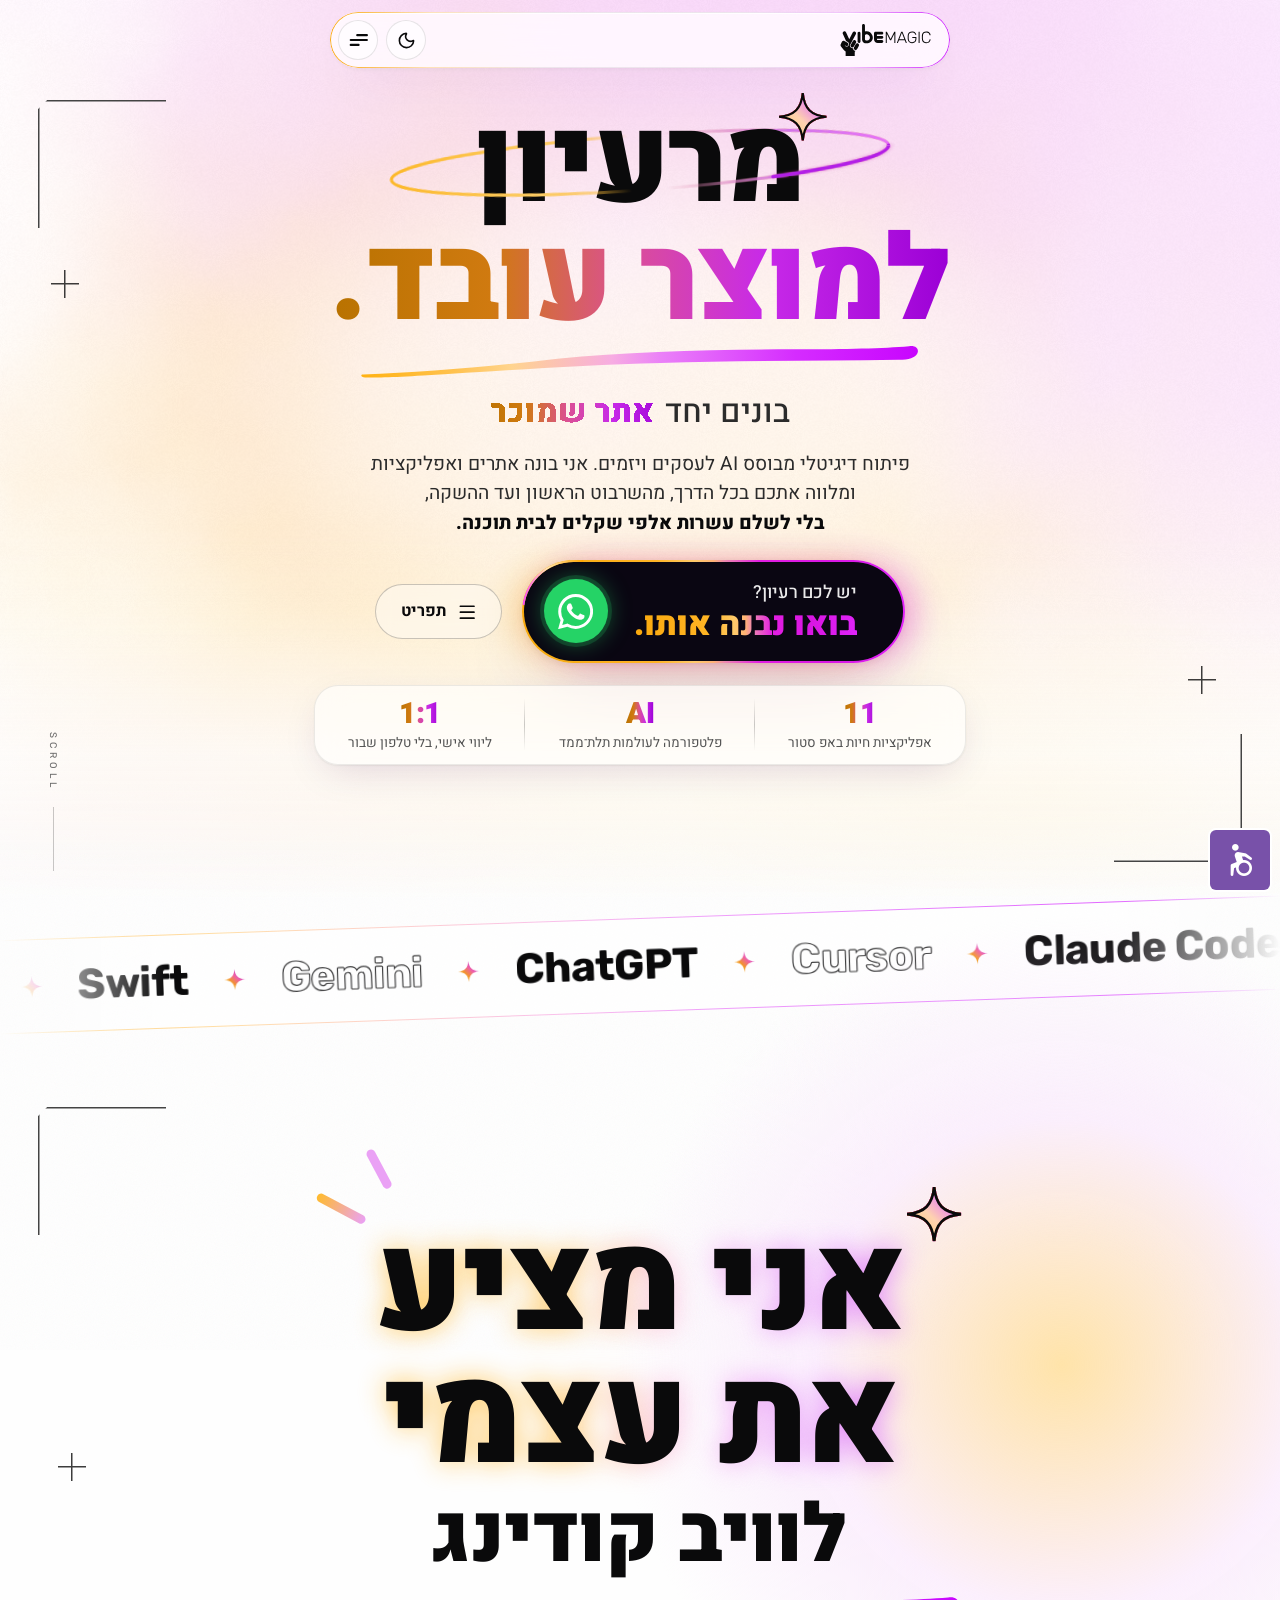
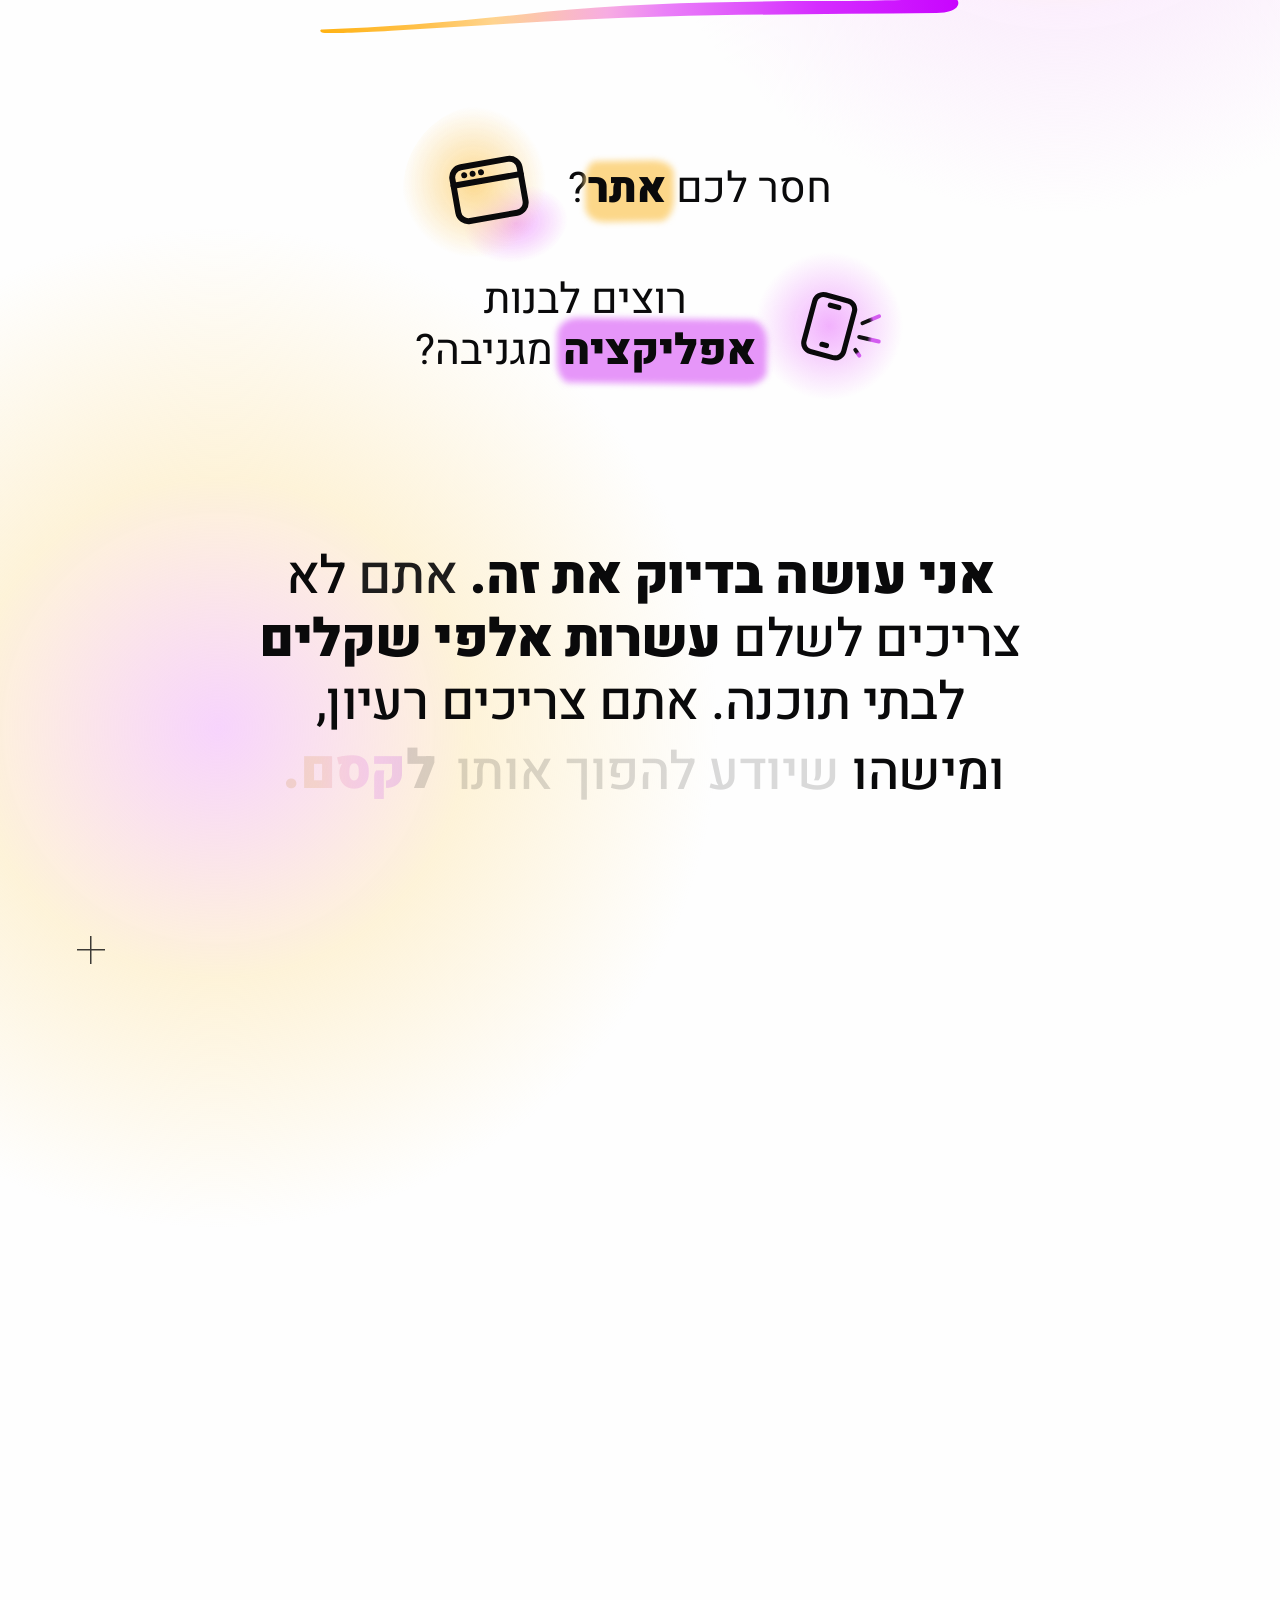
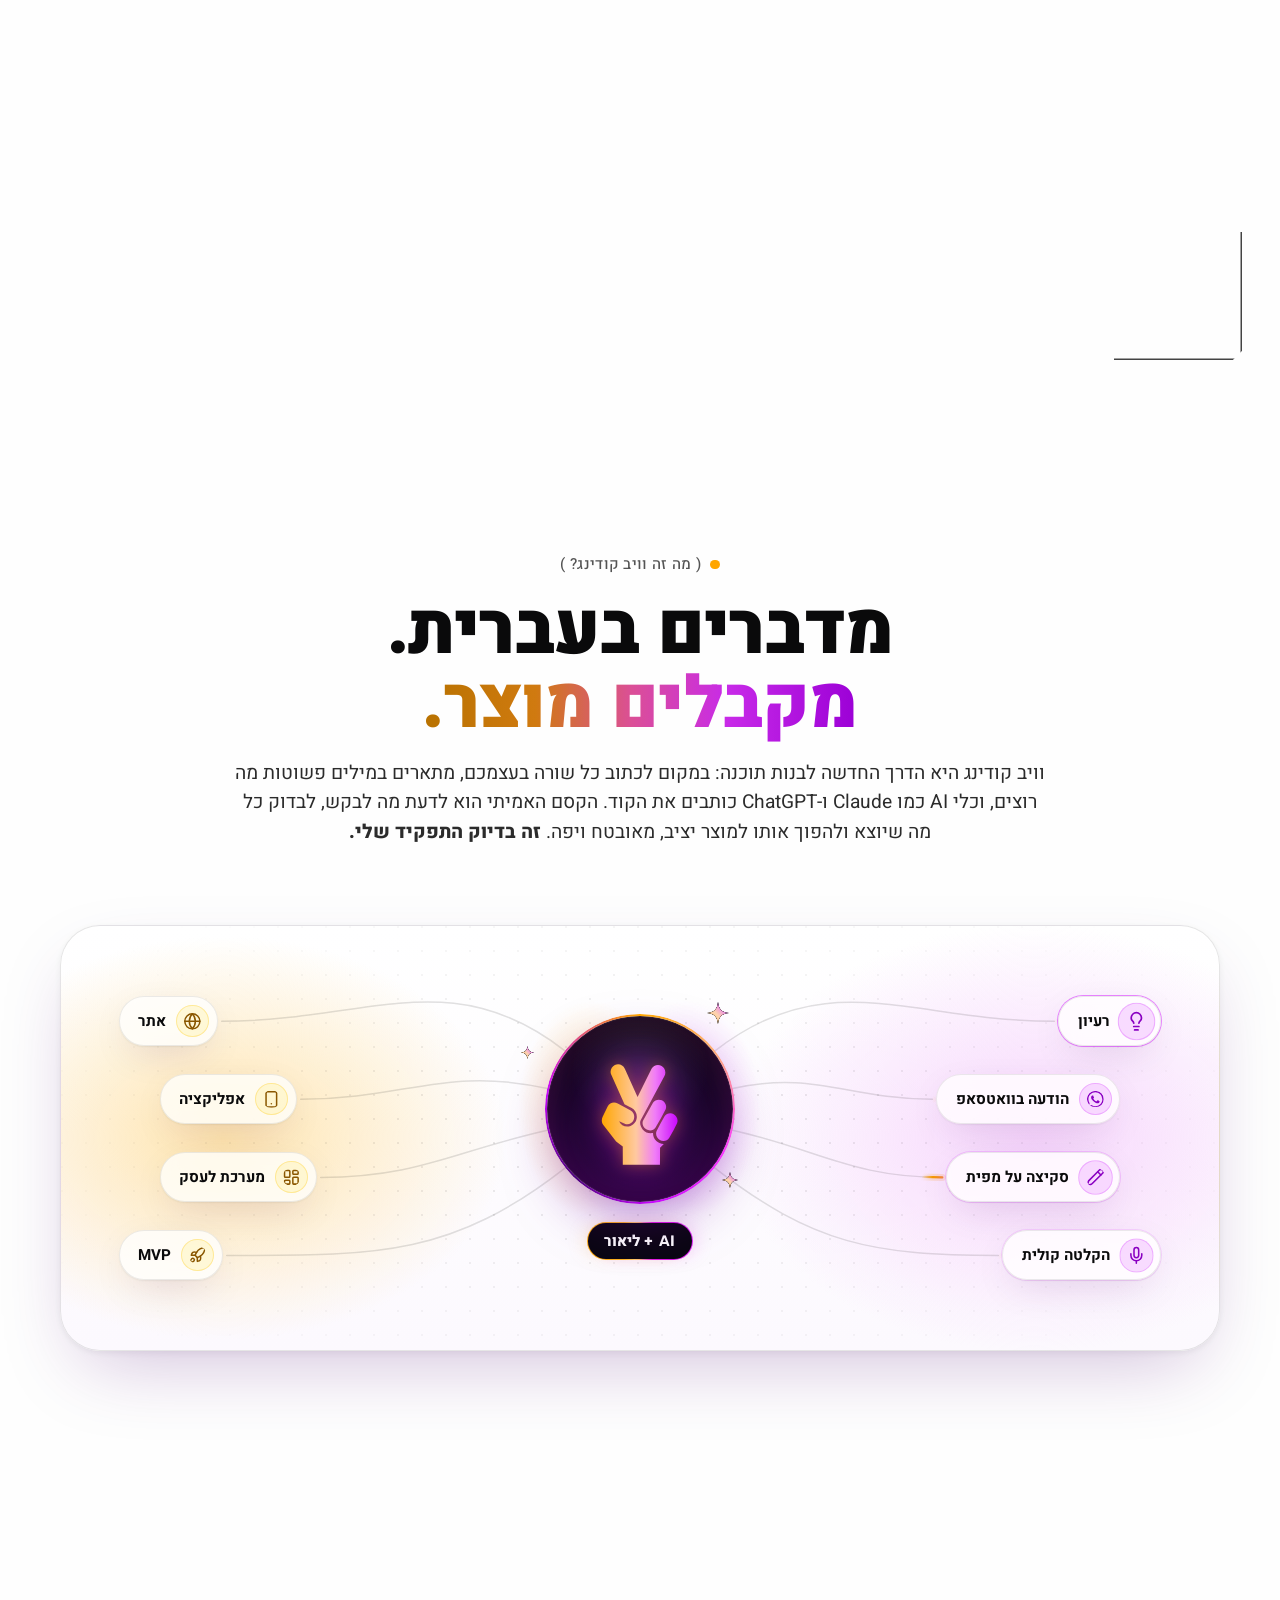
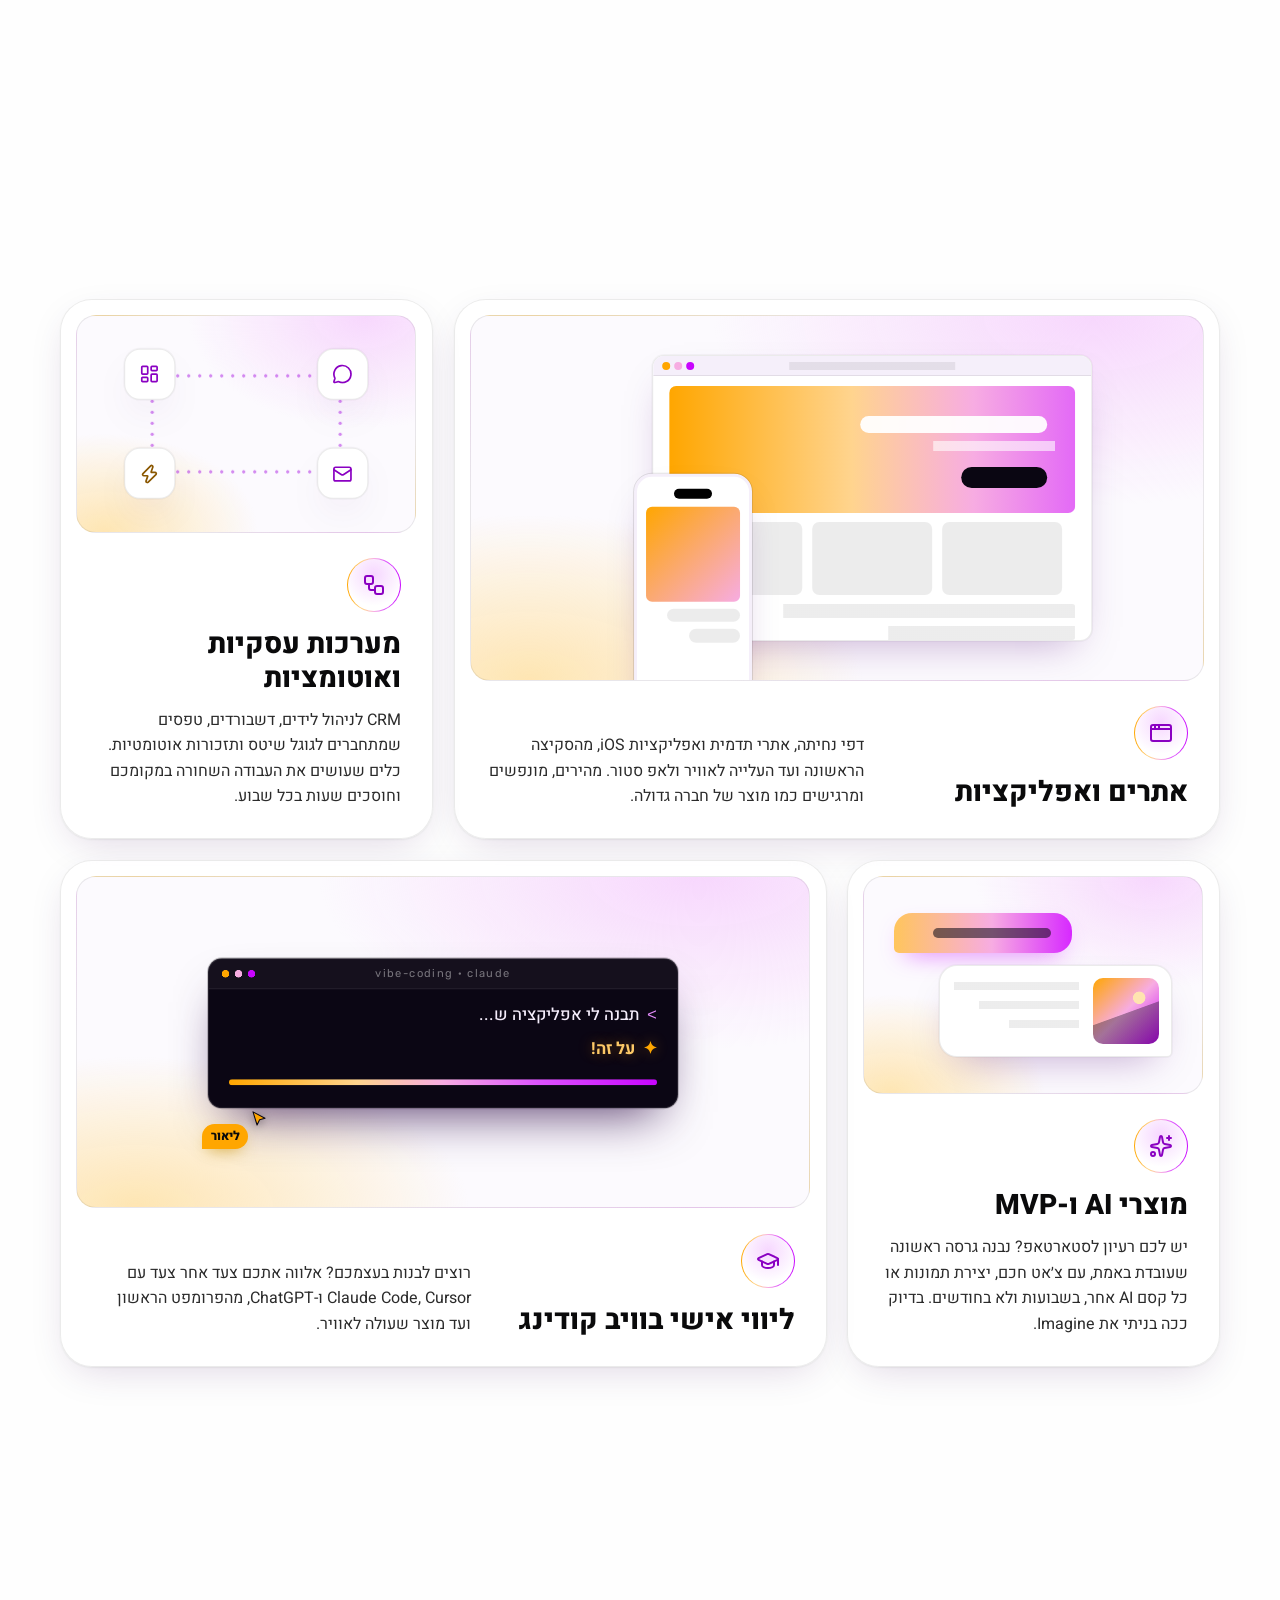
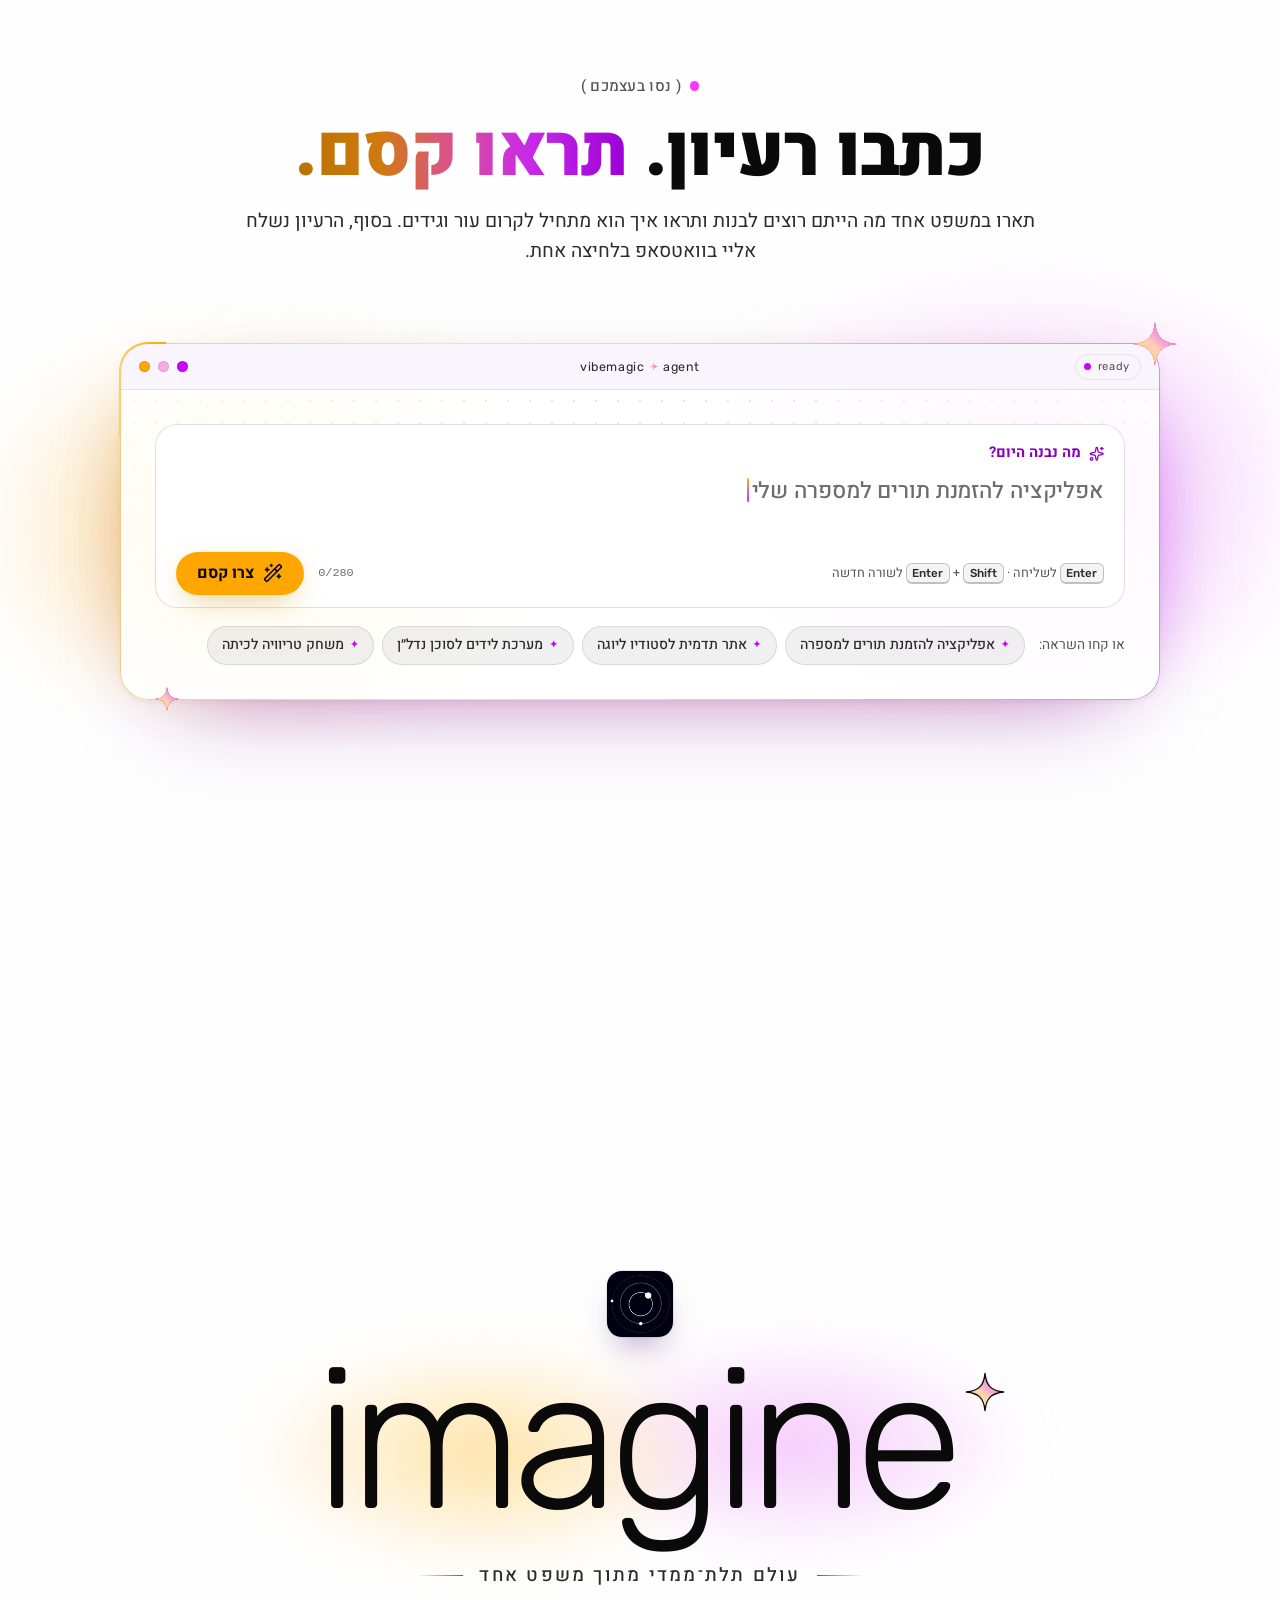
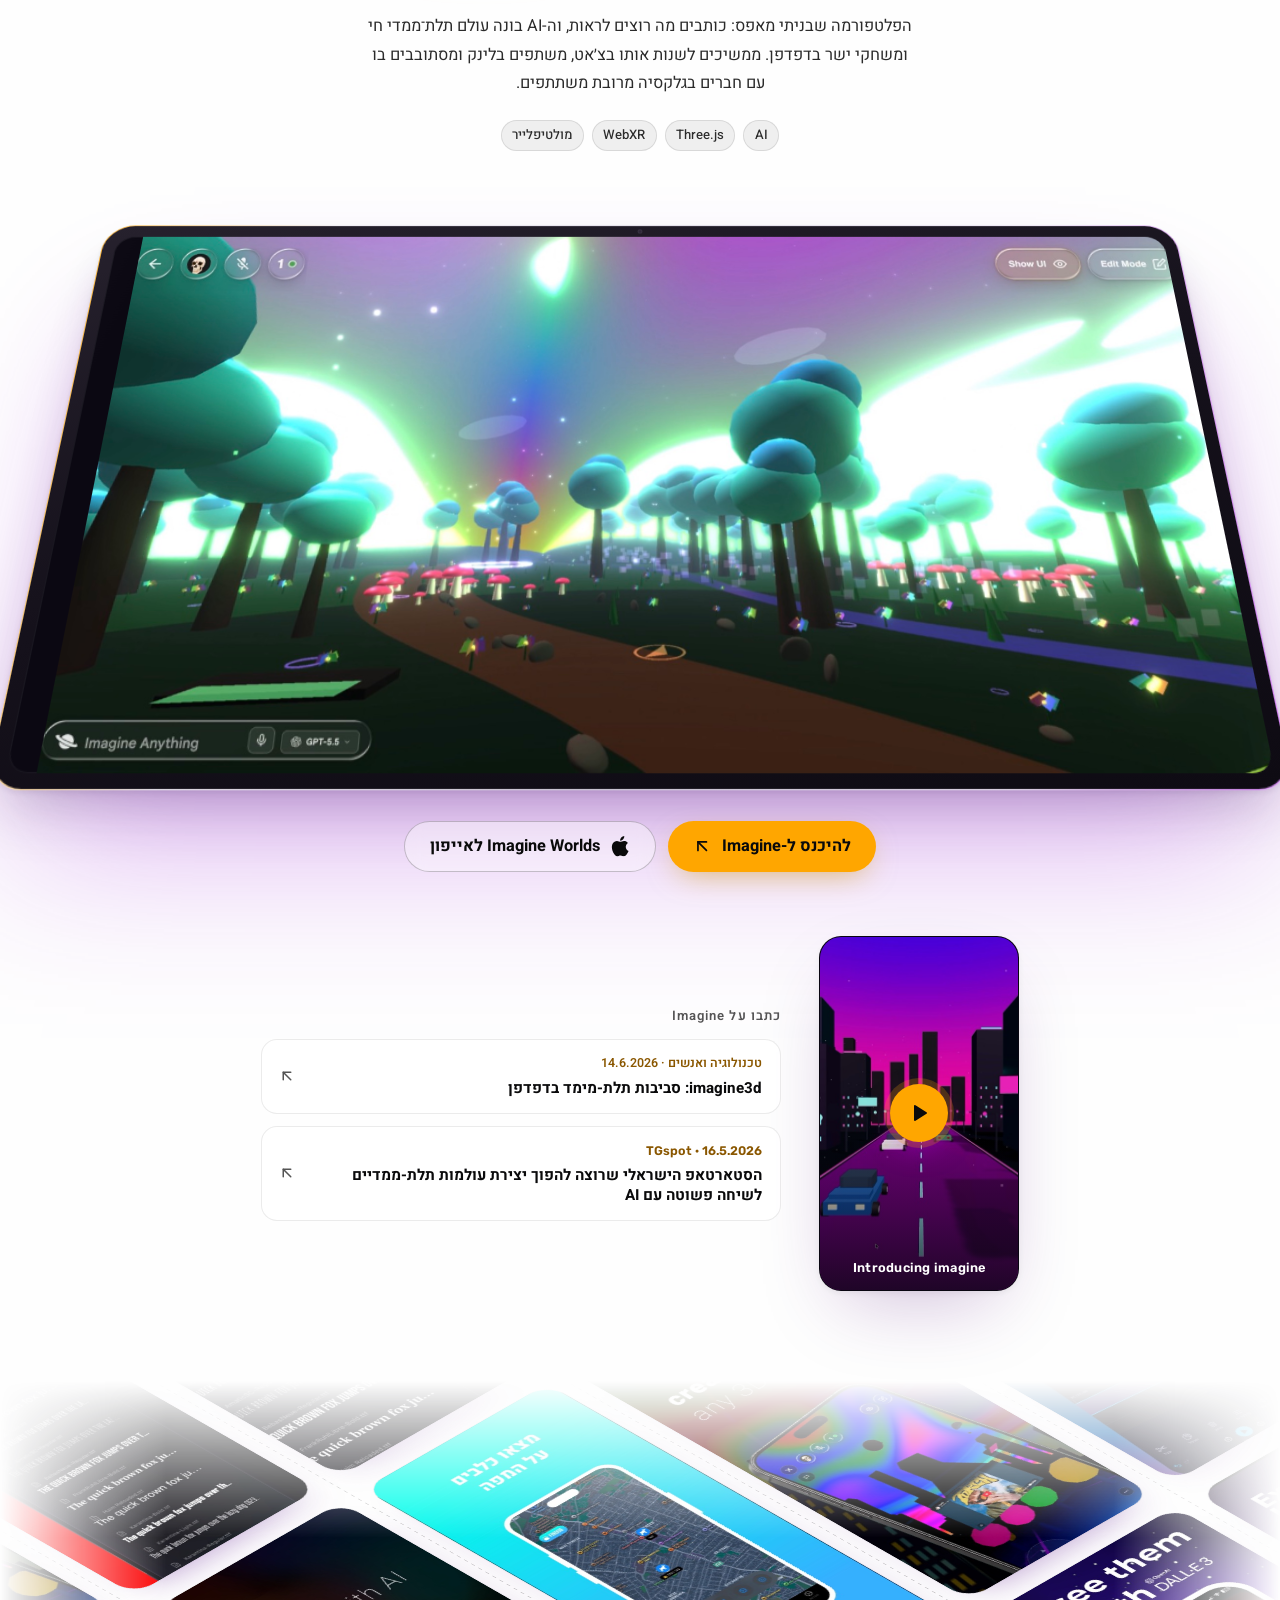
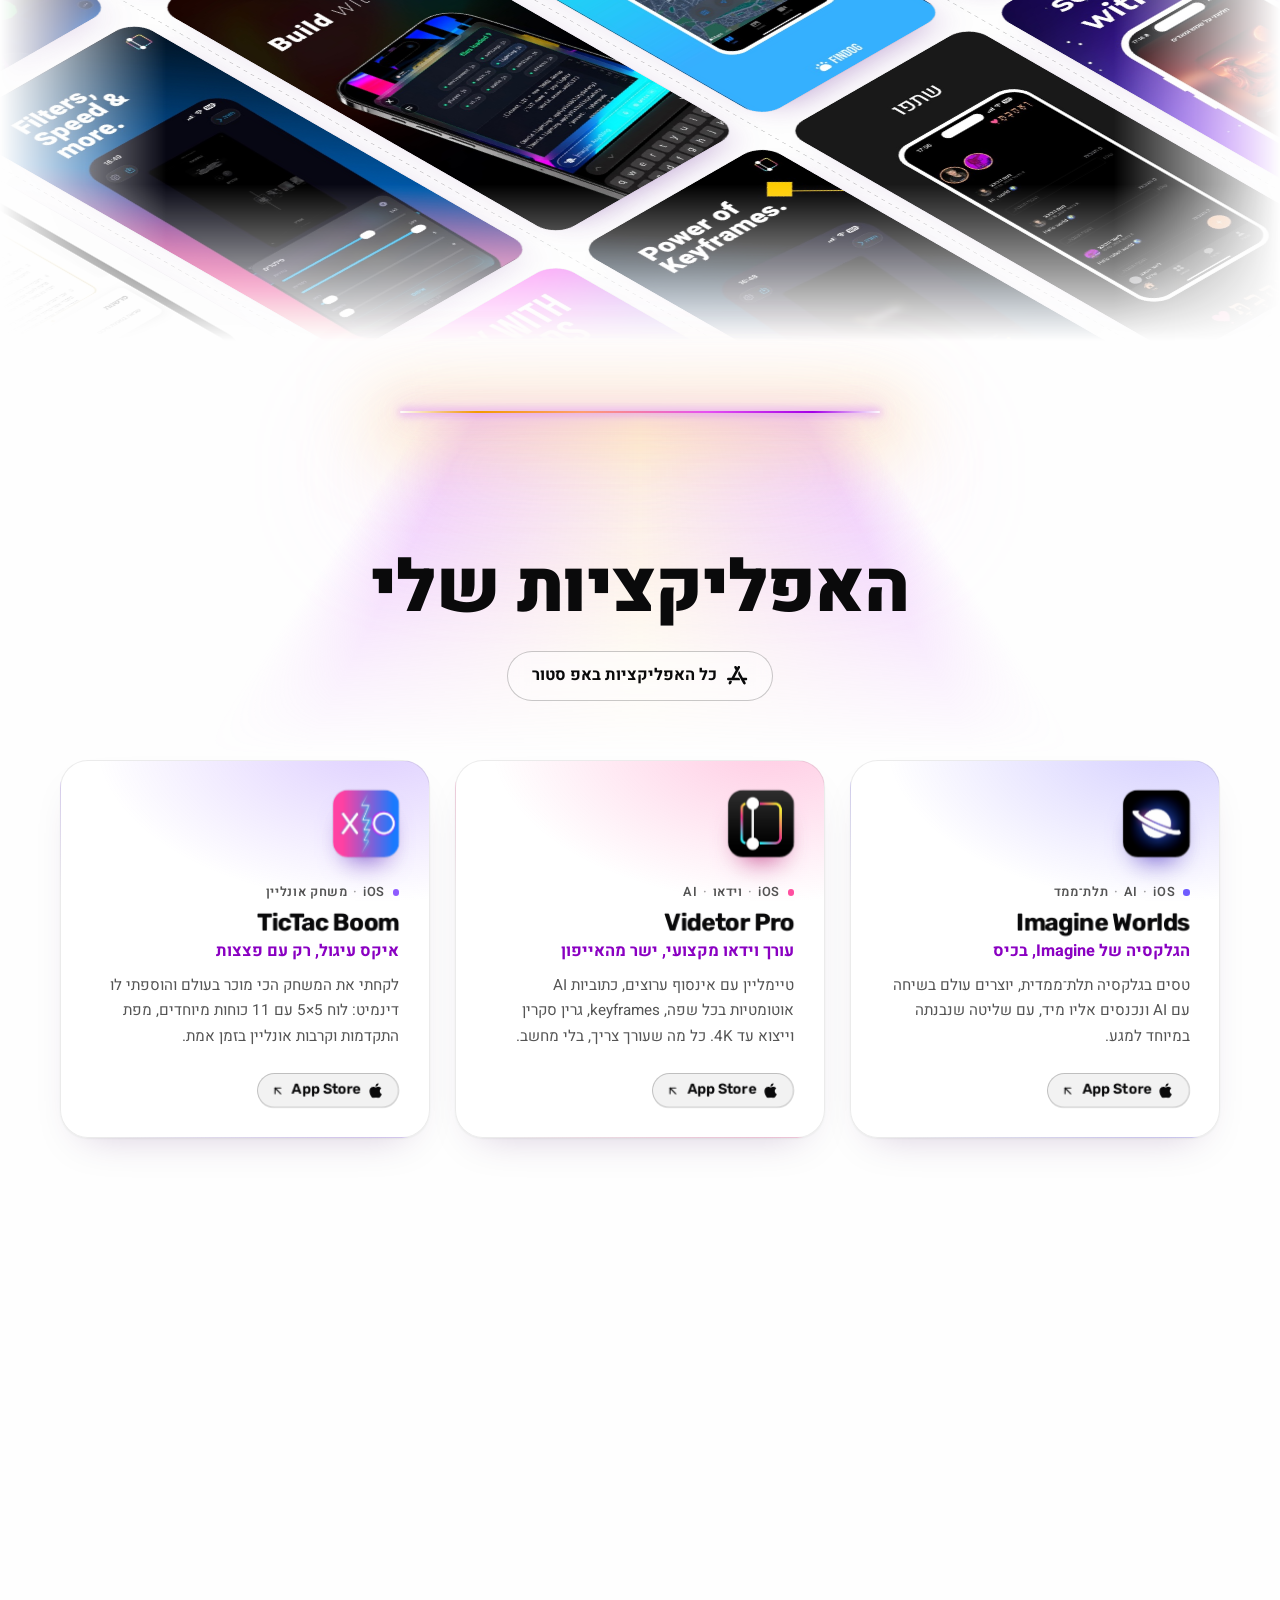
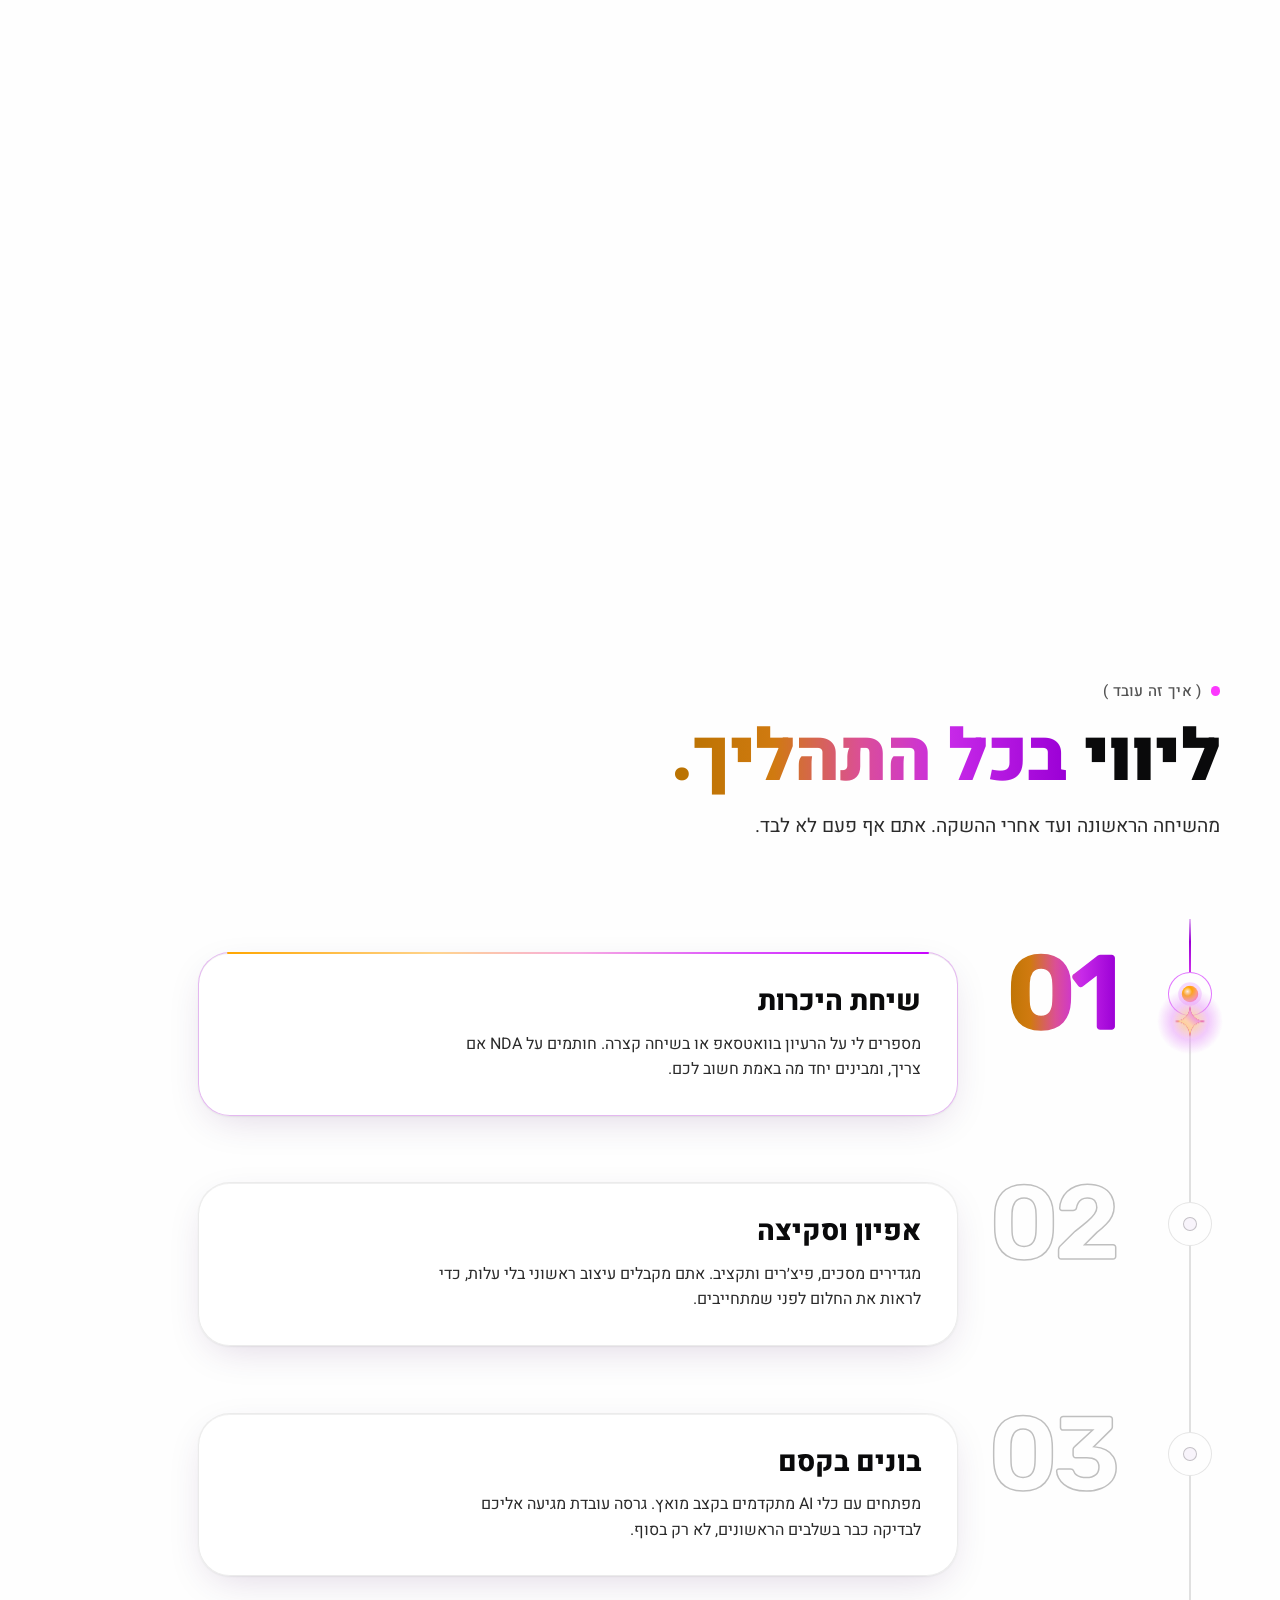
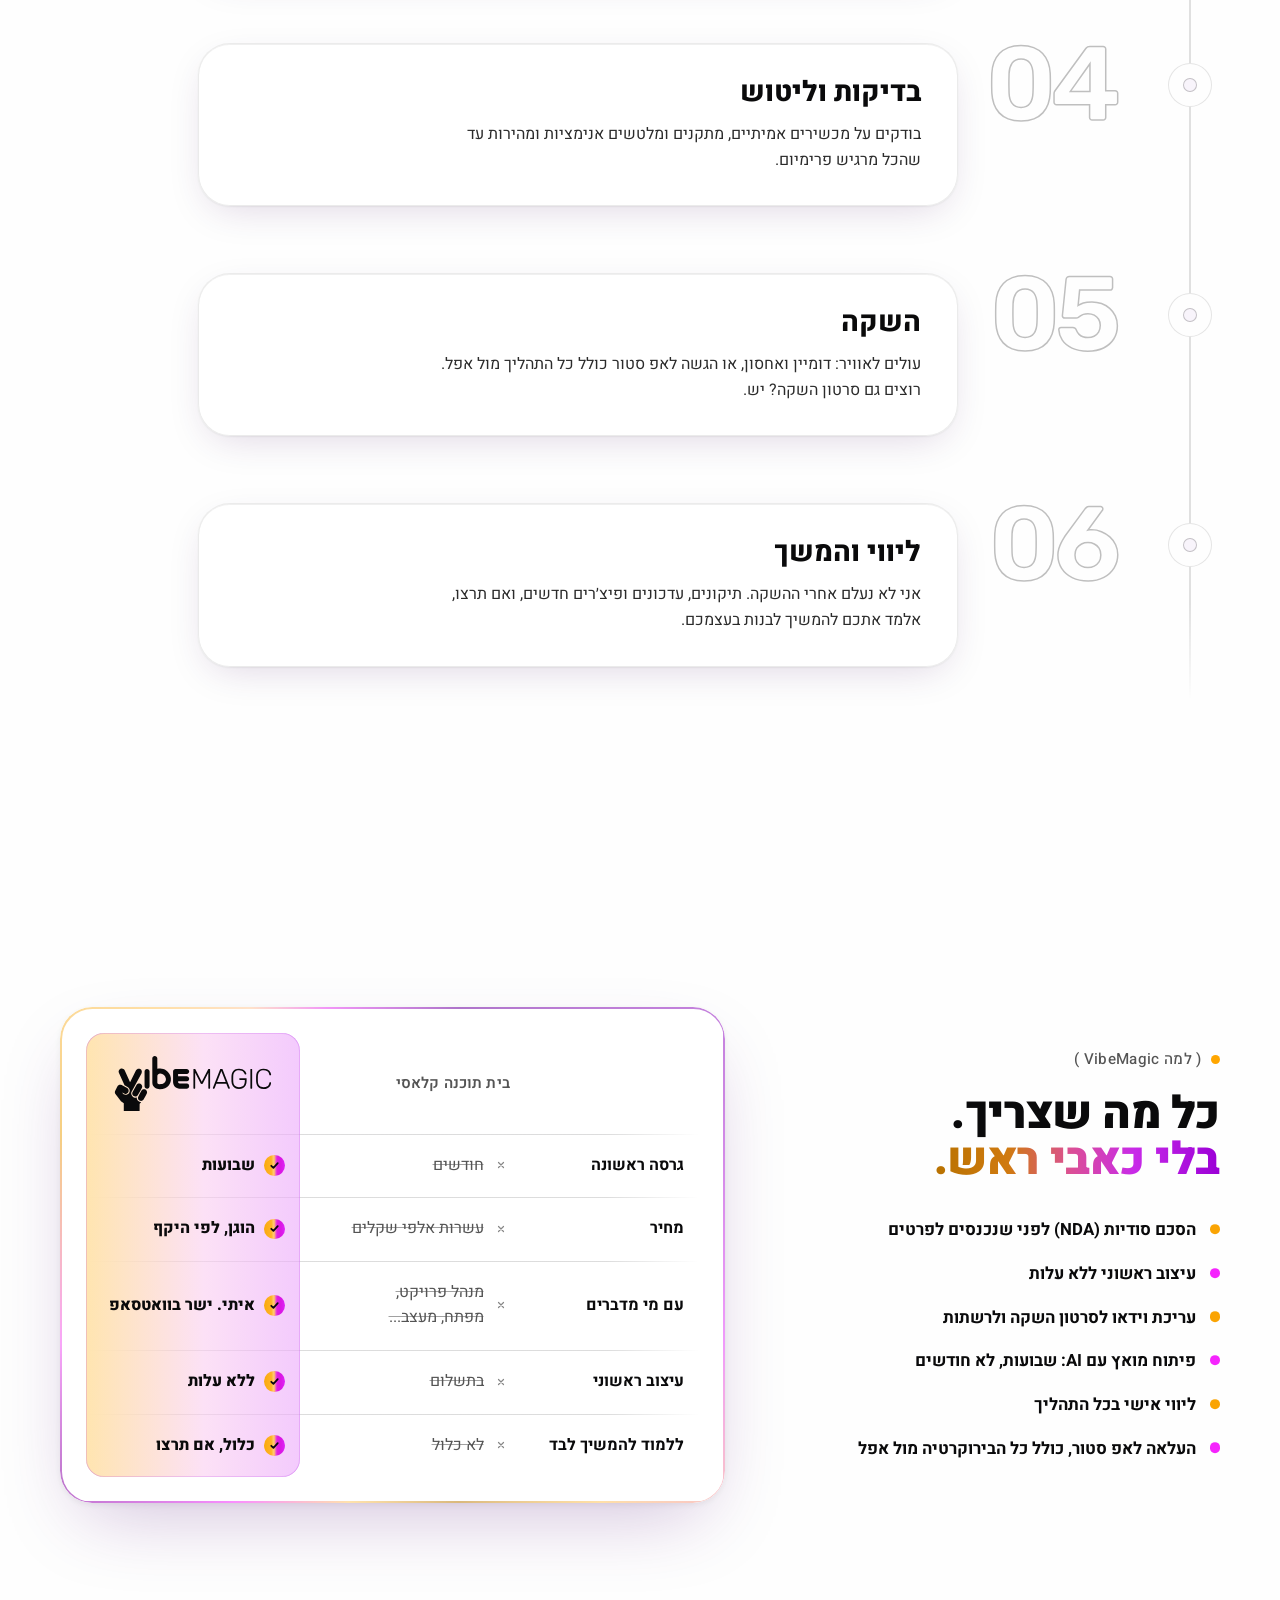
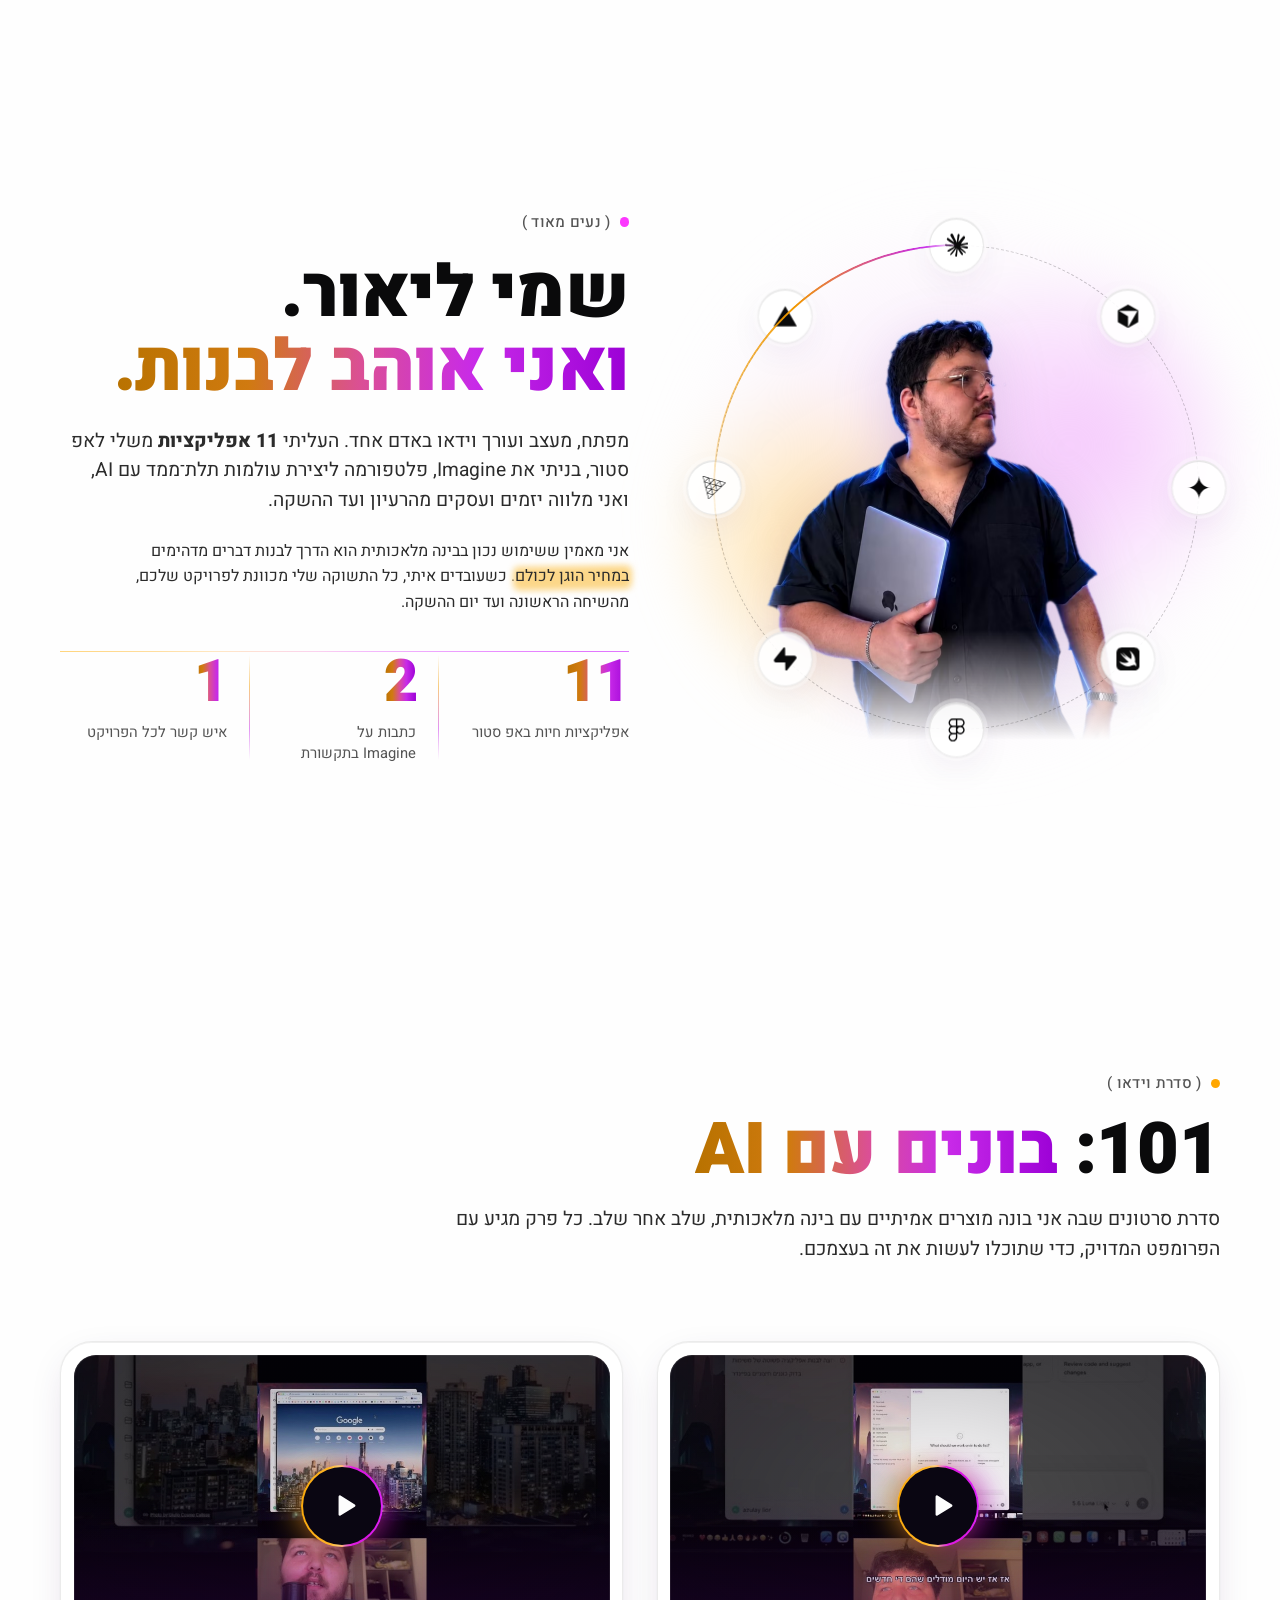
==== commit 7d730d1f: "VibeMagic: זהוב-כתום, תפריט קומפקטי, נגישות, תמונה חדשה ו-Imagine מורחב - כל הצהובים באתר הוסטו לזהו" ====
--- a/index.html
+++ b/index.html
@@ -37,21 +37,21 @@
   </style>
 
   <link rel="stylesheet" href="vendor/lenis/lenis.css">
-  <link rel="stylesheet" href="css/core.css?v=2">
-  <link rel="stylesheet" href="css/intro.css?v=2">
-  <link rel="stylesheet" href="css/nav.css?v=2">
-  <link rel="stylesheet" href="css/hero.css?v=2">
-  <link rel="stylesheet" href="css/text.css?v=2">
-  <link rel="stylesheet" href="css/services.css?v=3">
-  <link rel="stylesheet" href="css/playground.css?v=2">
-  <link rel="stylesheet" href="css/works.css?v=2">
-  <link rel="stylesheet" href="css/story.css?v=2">
-  <link rel="stylesheet" href="css/footer.css?v=2">
+  <link rel="stylesheet" href="css/core.css?v=4">
+  <link rel="stylesheet" href="css/intro.css?v=4">
+  <link rel="stylesheet" href="css/nav.css?v=4">
+  <link rel="stylesheet" href="css/hero.css?v=4">
+  <link rel="stylesheet" href="css/text.css?v=4">
+  <link rel="stylesheet" href="css/services.css?v=4">
+  <link rel="stylesheet" href="css/playground.css?v=4">
+  <link rel="stylesheet" href="css/works.css?v=4">
+  <link rel="stylesheet" href="css/story.css?v=4">
+  <link rel="stylesheet" href="css/footer.css?v=4">
 </head>
 
 <body>
   <!-- SPRITE:START -->
-  <svg class="sprite" xmlns="http://www.w3.org/2000/svg" aria-hidden="true" focusable="false" style="position:absolute;width:0;height:0;overflow:hidden"><defs><linearGradient id="spark-grad" x1="0" y1="1" x2="1" y2="0"><stop offset="0" stop-color="#F7F567"/><stop offset=".45" stop-color="#FED2AF"/><stop offset=".75" stop-color="#E87DF4"/><stop offset="1" stop-color="#DD58F3"/></linearGradient><linearGradient id="swoosh-grad" x1="0" x2="1" y1="0" y2="0"><stop offset="0" stop-color="#FFFC12"/><stop offset=".17" stop-color="#FFE950"/><stop offset=".27" stop-color="#FFD48E"/><stop offset=".45" stop-color="#F7ACE2"/><stop offset=".54" stop-color="#EA80F8"/><stop offset=".78" stop-color="#D52CFF"/><stop offset="1" stop-color="#C805FE"/></linearGradient><linearGradient id="brand-grad" x1="0" x2="1" y1="0" y2="0"><stop offset="0" stop-color="#FFE000"/><stop offset=".5" stop-color="#F7ACE2"/><stop offset="1" stop-color="#C805FE"/></linearGradient></defs>
+  <svg class="sprite" xmlns="http://www.w3.org/2000/svg" aria-hidden="true" focusable="false" style="position:absolute;width:0;height:0;overflow:hidden"><defs><linearGradient id="spark-grad" x1="0" y1="1" x2="1" y2="0"><stop offset="0" stop-color="#F8C966"/><stop offset=".45" stop-color="#FED2AF"/><stop offset=".75" stop-color="#E87DF4"/><stop offset="1" stop-color="#DD58F3"/></linearGradient><linearGradient id="swoosh-grad" x1="0" x2="1" y1="0" y2="0"><stop offset="0" stop-color="#FFB212"/><stop offset=".17" stop-color="#FFC250"/><stop offset=".27" stop-color="#FFD48E"/><stop offset=".45" stop-color="#F7ACE2"/><stop offset=".54" stop-color="#EA80F8"/><stop offset=".78" stop-color="#D52CFF"/><stop offset="1" stop-color="#C805FE"/></linearGradient><linearGradient id="brand-grad" x1="0" x2="1" y1="0" y2="0"><stop offset="0" stop-color="#FFA600"/><stop offset=".5" stop-color="#F7ACE2"/><stop offset="1" stop-color="#C805FE"/></linearGradient></defs>
 <symbol id="vm-logo" viewBox="33 219 1502 541"><g class="lg-vibe"><path class="lg-hand" d="M 99.279999 658.709961 L 46.77 590.559998 C 39.700001 581.380005 40.030003 568.630005 44.84 558.709961 L 64.93 517.280029 C 72.540001 501.570007 90.739998 496.640015 105.790001 504.76001 L 158.139999 532.98999 C 171.770004 540.339966 175.600006 557.75 169.899994 571.059998 C 164.509995 583.670044 148.600006 593.26001 134.240005 586.679993 L 111.339996 576.179993 C 118.889999 594.790039 139.029999 601.920044 157.380005 595.27002 C 172.389999 589.829956 181.679993 575.829956 182.75 561.320007 C 183.889999 545.780029 176.220001 530.540039 162.130005 523 L 133 507.390015 L 79.230003 387.839996 C 72.380005 372.600037 80.800003 355.400024 94.080002 349.280029 C 109.57 342.130005 127.199997 348.590027 134.330002 364.350037 L 185.779999 478.100006 L 242.360001 364.660034 C 250.070007 349.210022 269.77002 345.52002 283.109985 353.25 C 297.529999 361.619995 302.380005 379.320007 294.089996 394.700012 L 198.910004 571.150024 C 192 583.959961 199.809998 601.290039 207.309998 610.380005 C 217.429993 622.650024 232.160004 626.109985 248.229996 623.969971 C 248.369995 650.27002 267.320007 667.190002 292.01001 668.160034 L 276.720001 683.400024 L 276.399994 752.039978 L 126.120003 751.919983 L 126.050003 678.700012 L 99.290001 658.690002 Z"/><path class="lg-hand" d="M 258.600006 601.440002 C 250.520004 614.929993 232.619995 616.339966 220.729996 609.170044 C 210.300003 602.880005 201.399994 585.709961 208.809998 572.47998 L 248.169998 502.179993 C 255.610001 488.890015 272.640015 486.339996 284.200012 491.910004 C 296.910004 498.040009 306.190002 515.329956 299.01001 529.52002 C 286.670013 553.890015 273.170013 577.089966 258.589996 601.440002 Z"/><path class="lg-hand" d="M 314.059998 642.880005 C 305.899994 657.070007 287.899994 659.290039 275.920013 652.309998 C 263.940002 645.329956 256.570007 628.950012 263.350006 615.219971 C 273.230011 595.200012 283.600006 575.97998 294.910004 556.640015 C 302.589996 543.51001 320.720001 541.660034 331.929993 548 C 344.149994 554.910034 351.679993 571.450012 345 585.140015 C 335.51001 604.609985 325.359985 623.209961 314.059998 642.880005 Z"/><path d="M 371.179993 513.589966 C 371.190002 528.77002 360.679993 538.459961 347.450012 538.75 C 335.720001 539 323.519989 529.440002 323.51001 515.670044 L 323.450012 375.330017 C 323.450012 361.960022 334.029999 352.5 345.579987 351.73999 C 358.320007 350.900024 371.040009 360.25 371.059998 374.47998 L 371.179993 513.589966 Z"/><path d="M 567.619995 413.940002 C 580.409973 446.619995 575 480.5 555.219971 507.140015 C 535.219971 534.079956 504.98999 544.25 470.130005 544.900024 C 434.170013 545.579956 397.540009 524.179993 397.459991 483.950012 L 397 250.780029 C 396.970001 237.059998 408.100006 228.159973 419.600006 227.590027 C 432.109985 226.969971 444.540009 236.400024 444.619995 250.450012 L 445.179993 350.140015 C 497.579987 336.470032 548.320007 364.580017 567.619995 413.919983 Z M 461.049988 496.059998 L 482.380005 495.73999 C 510.200012 495.320007 530.450012 470.049988 526.059998 442.640015 C 521.719971 415.539978 499.959991 396.01001 472.350006 394.529999 C 459.720001 393.850006 445.309998 403.130005 445.25 416.789978 L 444.970001 482.320007 C 444.940002 489.959991 453.309998 496.179993 461.049988 496.070007 Z"/><path d="M 725.659973 468.690002 L 643.630005 469.149994 C 641.72998 472.390015 642.01001 479.690002 643.97998 483.929993 C 645.950012 488.170013 652.679993 490.850006 658.26001 490.869995 L 726.51001 491.130005 C 739.659973 491.179993 748.130005 504.850006 747.710022 515.309998 C 747.159973 529.030029 736.659973 538.969971 722.559998 538.959961 L 656.469971 538.920044 C 621.659973 538.900024 594.409973 511.299988 594.460022 476.529999 L 594.590027 374.48999 C 594.609985 361.390015 605.75 351.619995 618.440002 351.609985 L 722.549988 351.570007 C 736.390015 351.570007 746.659973 360.580017 747.669983 374.01001 C 748.559998 385.779999 739.289978 399.289978 725.349976 399.350006 L 642.349976 399.700012 L 642.419983 421.51001 L 722.609985 421.609985 C 736.109985 421.630005 746.679993 430.220001 747.640015 444.059998 C 748.340027 454.109985 740.039978 468.589996 725.650024 468.670013 Z"/></g><g class="lg-magic"><path d="M 1454.952026 541.679993 C 1438.693359 541.679993 1425.42749 538.508667 1415.154053 532.166016 C 1404.880615 525.823303 1397.242676 517.202759 1392.23999 506.304016 C 1387.237305 495.405273 1384.468018 482.988068 1383.932007 469.052002 C 1383.753418 461.726624 1383.664063 453.865356 1383.664063 445.468018 C 1383.664063 437.070618 1383.753418 429.030701 1383.932007 421.348022 C 1384.468018 407.411926 1387.237305 394.950073 1392.23999 383.962006 C 1397.242676 372.973938 1404.880615 364.353394 1415.154053 358.099976 C 1425.42749 351.846619 1438.693359 348.719971 1454.952026 348.719971 C 1467.637451 348.719971 1478.446655 350.506653 1487.380005 354.080017 C 1496.313477 357.65332 1503.593994 362.343323 1509.222046 368.150024 C 1514.850098 373.956665 1519.048706 380.209961 1521.818115 386.910004 C 1524.587402 393.610046 1526.150635 400.175964 1526.508057 406.608002 C 1526.686768 408.216003 1526.195313 409.511322 1525.034058 410.494019 C 1523.872681 411.476685 1522.488037 411.968018 1520.880005 411.968018 L 1515.52002 411.968018 C 1514.090698 411.968018 1512.840088 411.56601 1511.768066 410.761993 C 1510.696045 409.958008 1509.981445 408.484009 1509.624023 406.339996 C 1506.22937 390.438599 1499.842041 379.540039 1490.462036 373.643982 C 1481.082031 367.747986 1469.245361 364.799988 1454.952026 364.799988 C 1438.693359 364.799988 1425.784668 369.400635 1416.226074 378.60199 C 1406.667236 387.803375 1401.530762 402.498566 1400.81604 422.687988 C 1400.280029 437.338745 1400.280029 452.346588 1400.81604 467.712006 C 1401.530762 487.901428 1406.667236 502.596619 1416.226074 511.798004 C 1425.784668 520.99939 1438.693359 525.599976 1454.952026 525.599976 C 1469.245361 525.599976 1481.082031 522.652039 1490.462036 516.755981 C 1499.842041 510.859985 1506.22937 499.961426 1509.624023 484.059998 C 1509.981445 481.915985 1510.696045 480.442017 1511.768066 479.638 C 1512.840088 478.833984 1514.090698 478.432007 1515.52002 478.432007 L 1520.880005 478.432007 C 1522.488037 478.432007 1523.872681 478.92334 1525.034058 479.906006 C 1526.195313 480.888672 1526.686768 482.18399 1526.508057 483.791992 C 1526.150635 490.22403 1524.587402 496.789978 1521.818115 503.48999 C 1519.048706 510.190033 1514.850098 516.443298 1509.222046 522.25 C 1503.593994 528.056702 1496.313477 532.746643 1487.380005 536.320007 C 1478.446655 539.893311 1467.637451 541.679993 1454.952026 541.679993 Z M 1335.493408 539 C 1333.706665 539 1332.277344 538.463989 1331.205322 537.391968 C 1330.133301 536.320007 1329.597412 534.890686 1329.597412 533.104004 L 1329.597412 357.296021 C 1329.597412 355.509338 1330.133301 354.080017 1331.205322 353.007996 C 1332.277344 351.935974 1333.706665 351.400024 1335.493408 351.400024 L 1340.585327 351.400024 C 1342.37207 351.400024 1343.80127 351.935974 1344.873291 353.007996 C 1345.945313 354.080017 1346.481323 355.509338 1346.481323 357.296021 L 1346.481323 533.104004 C 1346.481323 534.890686 1345.945313 536.320007 1344.873291 537.391968 C 1343.80127 538.463989 1342.37207 539 1340.585327 539 Z M 1221.394653 541.679993 C 1206.029297 541.679993 1193.120728 538.687378 1182.668701 532.702026 C 1172.216553 526.716675 1164.265991 518.364014 1158.81665 507.643982 C 1153.36731 496.92395 1150.374634 484.596069 1149.838623 470.660004 C 1149.659912 462.619965 1149.570679 454.133362 1149.570679 445.200012 C 1149.570679 436.266602 1149.659912 427.780029 1149.838623 419.73999 C 1150.374634 405.625244 1153.36731 393.252716 1158.81665 382.622009 C 1164.265991 371.991272 1172.26123 363.68335 1182.802612 357.697998 C 1193.343994 351.712646 1206.207886 348.719971 1221.394653 348.719971 C 1233.722656 348.719971 1244.263916 350.551331 1253.018677 354.213989 C 1261.773438 357.876709 1268.919922 362.432617 1274.45874 367.882019 C 1279.997314 373.33136 1284.106689 378.825317 1286.786621 384.364014 C 1289.466675 389.90271 1290.895996 394.547974 1291.074707 398.299988 C 1291.253296 399.90802 1290.806641 401.203308 1289.734619 402.186005 C 1288.662598 403.168671 1287.233398 403.660004 1285.446655 403.660004 L 1279.550659 403.660004 C 1277.942627 403.660004 1276.78125 403.257996 1276.06665 402.453979 C 1275.352051 401.649994 1274.637329 400.26535 1273.922607 398.299988 C 1272.135986 392.761292 1269.143311 387.446045 1264.94458 382.354004 C 1260.745972 377.261963 1255.118042 373.063354 1248.060669 369.757996 C 1241.003296 366.452637 1232.114746 364.799988 1221.394653 364.799988 C 1205.493286 364.799988 1192.584717 369.132629 1182.668701 377.797974 C 1172.752563 386.463379 1167.437256 400.890564 1166.722656 421.080017 C 1166.186646 437.160095 1166.186646 453.239929 1166.722656 469.320007 C 1167.437256 489.33075 1172.752563 503.713287 1182.668701 512.468018 C 1192.584717 521.222717 1205.493286 525.599976 1221.394653 525.599976 C 1231.936035 525.599976 1241.405273 523.590027 1249.802734 519.570007 C 1258.199951 515.549988 1264.810547 509.386047 1269.634644 501.078003 C 1274.45874 492.769958 1276.870605 482.184082 1276.870605 469.320007 L 1276.870605 455.651978 L 1230.238647 455.651978 C 1228.451904 455.651978 1227.022705 455.07135 1225.950684 453.910004 C 1224.878662 452.748657 1224.342651 451.274658 1224.342651 449.488007 L 1224.342651 445.735992 C 1224.342651 443.77066 1224.878662 442.252014 1225.950684 441.179993 C 1227.022705 440.108002 1228.451904 439.572021 1230.238647 439.572021 L 1287.590576 439.572021 C 1289.555908 439.572021 1291.074707 440.108002 1292.146729 441.179993 C 1293.21875 442.252014 1293.754639 443.77066 1293.754639 445.735992 L 1293.754639 469.320007 C 1293.754639 483.613403 1290.940674 496.20929 1285.312744 507.108002 C 1279.68457 518.006714 1271.466064 526.493286 1260.656738 532.567993 C 1249.84729 538.6427 1236.76001 541.679993 1221.394653 541.679993 Z M 978.119995 539 C 976.690613 539 975.439941 538.463989 974.36792 537.391968 C 973.295959 536.320007 972.759949 535.069336 972.759949 533.640015 C 972.759949 532.746704 972.938599 531.764038 973.295959 530.692017 L 1041.099976 356.76001 C 1041.814697 354.973328 1042.752686 353.633301 1043.91394 352.73999 C 1045.075317 351.84668 1046.728027 351.400024 1048.871948 351.400024 L 1057.984009 351.400024 C 1060.12793 351.400024 1061.78064 351.84668 1062.941895 352.73999 C 1064.103271 353.633301 1065.04126 354.973328 1065.755981 356.76001 L 1133.559937 530.692017 C 1133.917236 531.764038 1134.095947 532.746704 1134.095947 533.640015 C 1134.095947 535.069336 1133.559937 536.320007 1132.488037 537.391968 C 1131.416016 538.463989 1130.165283 539 1128.735962 539 L 1123.375977 539 C 1121.589355 539 1120.249268 538.508667 1119.355957 537.526001 C 1118.462646 536.543335 1117.83728 535.694702 1117.47998 534.97998 L 1100.864014 492.100006 L 1005.991943 492.100006 L 989.375977 534.97998 C 989.197266 535.694702 988.616638 536.543335 987.633972 537.526001 C 986.651306 538.508667 985.266602 539 983.47998 539 Z M 1012.42395 476.02002 L 1094.432007 476.02002 L 1053.427979 370.427979 Z M 794.073242 539 C 792.286621 539 790.812622 538.463989 789.651245 537.391968 C 788.489929 536.320007 787.909302 534.890686 787.909302 533.104004 L 787.909302 357.563965 C 787.909302 355.598633 788.489929 354.080017 789.651245 353.007996 C 790.812622 351.935974 792.286621 351.400024 794.073242 351.400024 L 800.773254 351.400024 C 802.559937 351.400024 803.899963 351.84668 804.793274 352.73999 C 805.686646 353.633301 806.222595 354.348022 806.401245 354.884033 L 867.237305 473.339996 L 928.341309 354.884033 C 928.698608 354.348022 929.279297 353.633301 930.083252 352.73999 C 930.887268 351.84668 932.182617 351.400024 933.969238 351.400024 L 940.401245 351.400024 C 942.366638 351.400024 943.885254 351.935974 944.957275 353.007996 C 946.029297 354.080017 946.565308 355.598633 946.565308 357.563965 L 946.565308 533.104004 C 946.565308 534.890686 946.029297 536.320007 944.957275 537.391968 C 943.885254 538.463989 942.366638 539 940.401245 539 L 935.577271 539 C 933.790588 539 932.361267 538.463989 931.289307 537.391968 C 930.217285 536.320007 929.681274 534.890686 929.681274 533.104004 L 929.681274 387.848022 L 878.493286 488.615997 C 877.778625 490.402679 876.751282 491.742676 875.411255 492.635986 C 874.071289 493.529327 872.329285 493.976013 870.185303 493.976013 L 864.289307 493.976013 C 862.145264 493.976013 860.447937 493.529327 859.197266 492.635986 C 857.946594 491.742676 856.874634 490.402679 855.981262 488.615997 L 804.793274 387.848022 L 804.793274 533.104004 C 804.793274 534.890686 804.257263 536.320007 803.185303 537.391968 C 802.113281 538.463989 800.68396 539 798.897278 539 Z"/></g></symbol>
 <symbol id="vm-hand" viewBox="30 330 330 430"><path class="lg-hand" d="M 99.279999 658.709961 L 46.77 590.559998 C 39.700001 581.380005 40.030003 568.630005 44.84 558.709961 L 64.93 517.280029 C 72.540001 501.570007 90.739998 496.640015 105.790001 504.76001 L 158.139999 532.98999 C 171.770004 540.339966 175.600006 557.75 169.899994 571.059998 C 164.509995 583.670044 148.600006 593.26001 134.240005 586.679993 L 111.339996 576.179993 C 118.889999 594.790039 139.029999 601.920044 157.380005 595.27002 C 172.389999 589.829956 181.679993 575.829956 182.75 561.320007 C 183.889999 545.780029 176.220001 530.540039 162.130005 523 L 133 507.390015 L 79.230003 387.839996 C 72.380005 372.600037 80.800003 355.400024 94.080002 349.280029 C 109.57 342.130005 127.199997 348.590027 134.330002 364.350037 L 185.779999 478.100006 L 242.360001 364.660034 C 250.070007 349.210022 269.77002 345.52002 283.109985 353.25 C 297.529999 361.619995 302.380005 379.320007 294.089996 394.700012 L 198.910004 571.150024 C 192 583.959961 199.809998 601.290039 207.309998 610.380005 C 217.429993 622.650024 232.160004 626.109985 248.229996 623.969971 C 248.369995 650.27002 267.320007 667.190002 292.01001 668.160034 L 276.720001 683.400024 L 276.399994 752.039978 L 126.120003 751.919983 L 126.050003 678.700012 L 99.290001 658.690002 Z"/><path class="lg-hand" d="M 258.600006 601.440002 C 250.520004 614.929993 232.619995 616.339966 220.729996 609.170044 C 210.300003 602.880005 201.399994 585.709961 208.809998 572.47998 L 248.169998 502.179993 C 255.610001 488.890015 272.640015 486.339996 284.200012 491.910004 C 296.910004 498.040009 306.190002 515.329956 299.01001 529.52002 C 286.670013 553.890015 273.170013 577.089966 258.589996 601.440002 Z"/><path class="lg-hand" d="M 314.059998 642.880005 C 305.899994 657.070007 287.899994 659.290039 275.920013 652.309998 C 263.940002 645.329956 256.570007 628.950012 263.350006 615.219971 C 273.230011 595.200012 283.600006 575.97998 294.910004 556.640015 C 302.589996 543.51001 320.720001 541.660034 331.929993 548 C 344.149994 554.910034 351.679993 571.450012 345 585.140015 C 335.51001 604.609985 325.359985 623.209961 314.059998 642.880005 Z"/></symbol>
 <symbol id="sparkle-shape" viewBox="0 0 100 100"><path d="M50 0C53 33 67 47 100 50C67 53 53 67 50 100C47 67 33 53 0 50C33 47 47 33 50 0Z" fill="url(#spark-grad)"/></symbol>
@@ -128,10 +128,6 @@
         <a href="#faq">שאלות</a>
       </nav>
       <div class="nav__actions">
-        <a class="nav__wa btn btn--wa" data-wa href="https://wa.me/972523321674">
-          <svg class="i i--fill" aria-hidden="true"><use href="#i-whatsapp"/></svg>
-          <span>דברו איתי</span>
-        </a>
         <button class="theme-toggle" id="theme-toggle" type="button" aria-label="החלפת מצב תצוגה בהיר או כהה">
           <svg class="i theme-toggle__sun" aria-hidden="true"><use href="#i-sun"/></svg>
           <svg class="i theme-toggle__moon" aria-hidden="true"><use href="#i-moon"/></svg>
@@ -203,20 +199,15 @@
       <span class="plus" style="top: 74%; inset-inline-start: 5%;" aria-hidden="true"></span>
 
       <div class="container hero__inner">
-        <div class="hero__brand" data-hero-in>
-          <span class="eyebrow">AI DEVELOPMENT STUDIO</span>
-          <span class="tagline">אתרים · אפליקציות · ליווי</span>
-        </div>
-
         <h1 class="display hero__title" id="hero-title">
           <span class="hero__line hero__line--1">
             <span class="hero__word">מרעיון</span>
             <svg class="hero__orbit" viewBox="0 0 800 160" preserveAspectRatio="none" aria-hidden="true">
               <defs>
                 <linearGradient id="orbit-grad" x1="0" x2="1" y1="0" y2="0">
-                  <stop offset="0" stop-color="#FAF92A"/>
-                  <stop offset=".3" stop-color="#FBFB67"/>
-                  <stop offset=".48" stop-color="#FAF92A" stop-opacity="0"/>
+                  <stop offset="0" stop-color="#FCB828"/>
+                  <stop offset=".3" stop-color="#FCCC66"/>
+                  <stop offset=".48" stop-color="#FCB828" stop-opacity="0"/>
                   <stop offset=".55" stop-color="#D375E8" stop-opacity="0"/>
                   <stop offset=".8" stop-color="#D375E8"/>
                   <stop offset="1" stop-color="#E673F7"/>
@@ -247,10 +238,10 @@
             <span class="cta-pill__l2">בואו נבנה אותו.</span>
             <span class="cta-pill__wa"><svg class="i i--fill" aria-hidden="true"><use href="#i-whatsapp"/></svg></span>
           </a>
-          <a class="btn btn--ghost" href="#work">
-            <span>לעבודות שלי</span>
-            <svg class="i" aria-hidden="true"><use href="#i-arrow-down"/></svg>
-          </a>
+          <button class="btn btn--ghost hero__menu" type="button" data-menu-open aria-controls="menu" aria-haspopup="dialog">
+            <svg class="i" aria-hidden="true"><use href="#i-menu"/></svg>
+            <span>תפריט</span>
+          </button>
         </div>
 
         <ul class="hero__proof" role="list" data-hero-in>
@@ -333,7 +324,7 @@
           <div class="beamflow__core" data-beam-core>
             <span class="beamflow__orb" aria-hidden="true">
               <span class="beamflow__ring"></span><span class="beamflow__ring"></span>
-              <svg class="beamflow__mark" viewBox="0 0 330 430" aria-hidden="true"><defs><linearGradient id="beam-hand-grad" gradientUnits="userSpaceOnUse" x1="40" y1="0" x2="350" y2="0"><stop offset="0" stop-color="#FFE000"/><stop offset=".45" stop-color="#FFC9A0"/><stop offset=".7" stop-color="#F07CF7"/><stop offset="1" stop-color="#C805FE"/></linearGradient></defs><use href="#vm-hand"/></svg>
+              <svg class="beamflow__mark" viewBox="0 0 330 430" aria-hidden="true"><defs><linearGradient id="beam-hand-grad" gradientUnits="userSpaceOnUse" x1="40" y1="0" x2="350" y2="0"><stop offset="0" stop-color="#FFA600"/><stop offset=".45" stop-color="#FFC9A0"/><stop offset=".7" stop-color="#F07CF7"/><stop offset="1" stop-color="#C805FE"/></linearGradient></defs><use href="#vm-hand"/></svg>
             </span>
             <span class="beamflow__core-label"><span class="latin">AI</span> + ליאור</span>
             <svg class="sparkle beamflow__spark" viewBox="0 0 100 100" aria-hidden="true"><use href="#sparkle-shape"/></svg>
@@ -484,11 +475,6 @@
             <ul class="imagine__tags" role="list">
               <li class="chip">AI</li><li class="chip">Three.js</li><li class="chip">WebXR</li><li class="chip">מולטיפלייר</li>
             </ul>
-            <div class="imagine__press">
-              <span class="muted">סוקר ב:</span>
-              <a href="https://technpeople.co.il/news/imagine3d-startup-article/" target="_blank" rel="noopener">טכנולוגיה ואנשים ↗</a>
-              <a href="https://www.tgspot.co.il/imagen-3d-world-with-ai/" target="_blank" rel="noopener">TGspot ↗</a>
-            </div>
           </div>
         </div>
         <div class="imagine__stage">
@@ -501,6 +487,26 @@
         <div class="container imagine__ctas">
           <a class="btn btn--yellow" href="https://www.imagine3d.io" target="_blank" rel="noopener"><span>להיכנס ל-Imagine</span><svg class="i" aria-hidden="true"><use href="#i-arrow"/></svg></a>
           <a class="btn btn--ghost" href="https://apps.apple.com/il/app/imagine-worlds/id6793773590" target="_blank" rel="noopener"><svg class="i i--fill" aria-hidden="true"><use href="#b-apple"/></svg><span>Imagine Worlds לאייפון</span></a>
+        </div>
+        <div class="container imagine__more">
+          <button class="imagine__video" type="button" data-imagine-yt="OoQT8jYcw4Q" aria-label="הפעלת הסרטון: Introducing imagine 3D">
+            <img src="assets/video/OoQT8jYcw4Q-v.jpg" alt="" width="405" height="720" loading="lazy" decoding="async">
+            <span class="imagine__play" aria-hidden="true"><svg class="i i--fill"><use href="#i-play-fill"/></svg></span>
+            <span class="imagine__video-cap latin" aria-hidden="true">Introducing imagine</span>
+          </button>
+          <div class="imagine__news">
+            <span class="imagine__news-label">כתבו על Imagine</span>
+            <a class="press" href="https://technpeople.co.il/news/imagine3d-startup-article/" target="_blank" rel="noopener">
+              <span class="press__src">טכנולוגיה ואנשים · 14.6.2026</span>
+              <span class="press__title">imagine3d: סביבות תלת-מימד בדפדפן</span>
+              <svg class="i press__arrow" aria-hidden="true"><use href="#i-arrow"/></svg>
+            </a>
+            <a class="press" href="https://www.tgspot.co.il/imagen-3d-world-with-ai/" target="_blank" rel="noopener">
+              <span class="press__src latin">TGspot · 16.5.2026</span>
+              <span class="press__title">הסטארטאפ הישראלי שרוצה להפוך יצירת עולמות תלת-ממדיים לשיחה פשוטה עם AI</span>
+              <svg class="i press__arrow" aria-hidden="true"><use href="#i-arrow"/></svg>
+            </a>
+          </div>
         </div>
       </div>
 
@@ -767,11 +773,11 @@
             <span class="about__tool" style="--a: 6"><svg class="i i--fill"><use href="#b-three"/></svg></span>
             <span class="about__tool" style="--a: 7"><svg class="i i--fill"><use href="#b-vercel"/></svg></span>
           </div>
-          <picture><source srcset="assets/img/lior-cutout.avif" type="image/avif"><img class="about__portrait" src="assets/img/lior-cutout.png" alt="ליאור ישראל אזולאי" width="820" height="820" loading="lazy" decoding="async"></picture>
+          <picture><source srcset="assets/img/lior-portrait.avif" type="image/avif"><img class="about__portrait" src="assets/img/lior-portrait.png" alt="ליאור ישראל אזולאי עם מחשב נייד" width="900" height="900" loading="lazy" decoding="async"></picture>
         </div>
         <div class="about__text">
           <span class="label label--purple" data-reveal data-scramble>( נעים מאוד )</span>
-          <h2 class="h2" id="about-title" data-split>אני ליאור. <br><span class="grad-text">ואני אוהב לבנות.</span></h2>
+          <h2 class="h2" id="about-title" data-split>שמי ליאור. <br><span class="grad-text">ואני אוהב לבנות.</span></h2>
           <p class="lead" data-reveal>
             מפתח, מעצב ועורך וידאו באדם אחד. העליתי <b>11 אפליקציות</b> משלי לאפ סטור, בניתי את Imagine, פלטפורמה ליצירת עולמות תלת־ממד עם AI, ואני מלווה יזמים ועסקים מהרעיון ועד ההשקה.
           </p>
@@ -936,13 +942,14 @@
       <div class="footer__wordmark" aria-hidden="true">
         <div class="footer__wm-move">
           <svg class="footer__wm footer__wm--glow" viewBox="33 219 1502 541" focusable="false"><use href="#vm-logo" x="33" y="219" width="1502" height="541"/></svg>
-          <svg class="footer__wm footer__wm--main" viewBox="33 219 1502 541" focusable="false"><defs><linearGradient id="wm-grad" gradientUnits="userSpaceOnUse" x1="40" y1="0" x2="1530" y2="0"><stop offset="0" stop-color="#FFE000"/><stop offset=".26" stop-color="#FFD48E"/><stop offset=".46" stop-color="#F7ACE2"/><stop offset=".7" stop-color="#DD54FD"/><stop offset="1" stop-color="#C805FE"/></linearGradient></defs><use href="#vm-logo" x="33" y="219" width="1502" height="541"/></svg>
+          <svg class="footer__wm footer__wm--main" viewBox="33 219 1502 541" focusable="false"><defs><linearGradient id="wm-grad" gradientUnits="userSpaceOnUse" x1="40" y1="0" x2="1530" y2="0"><stop offset="0" stop-color="#FFA600"/><stop offset=".26" stop-color="#FFD48E"/><stop offset=".46" stop-color="#F7ACE2"/><stop offset=".7" stop-color="#DD54FD"/><stop offset="1" stop-color="#C805FE"/></linearGradient></defs><use href="#vm-logo" x="33" y="219" width="1502" height="541"/></svg>
         </div>
       </div>
 
       <div class="footer__bar">
         <span class="ltr">© <span data-year>2026</span> VibeMagic · ליאור ישראל אזולאי</span>
         <span class="footer__made">נבנה בקסם, ובוויב קודינג <svg viewBox="0 0 100 100" aria-hidden="true"><use href="#sparkle-shape"/></svg></span>
+        <a class="footer__a11y" href="accessibility.html">הצהרת נגישות</a>
         <a class="footer__top" href="#top">חזרה למעלה <svg class="i" aria-hidden="true"><use href="#i-arrow-down"/></svg></a>
       </div>
     </div>
@@ -964,17 +971,20 @@
   <script src="vendor/lenis/lenis.min.js" defer></script>
   <script src="vendor/confetti/confetti.browser.min.js" defer></script>
   <!-- site -->
-  <script src="js/core.js?v=2" defer></script>
-  <script src="js/intro.js?v=2" defer></script>
-  <script src="js/nav.js?v=2" defer></script>
-  <script src="js/fx/hero-shader.js?v=2" defer></script>
-  <script src="js/fx/sparkles.js?v=2" defer></script>
-  <script src="js/hero.js?v=2" defer></script>
-  <script src="js/fx/text.js?v=2" defer></script>
-  <script src="js/services.js?v=2" defer></script>
-  <script src="js/playground.js?v=2" defer></script>
-  <script src="js/works.js?v=2" defer></script>
-  <script src="js/story.js?v=2" defer></script>
-  <script src="js/fx/delight.js?v=2" defer></script>
+  <script src="js/core.js?v=4" defer></script>
+  <script src="js/intro.js?v=4" defer></script>
+  <script src="js/nav.js?v=4" defer></script>
+  <script src="js/fx/hero-shader.js?v=4" defer></script>
+  <script src="js/fx/sparkles.js?v=4" defer></script>
+  <script src="js/hero.js?v=4" defer></script>
+  <script src="js/fx/text.js?v=4" defer></script>
+  <script src="js/services.js?v=4" defer></script>
+  <script src="js/playground.js?v=4" defer></script>
+  <script src="js/works.js?v=4" defer></script>
+  <script src="js/story.js?v=4" defer></script>
+  <script src="js/fx/delight.js?v=4" defer></script>
+  <!-- NagishLi v3.0b (free, LGPL-3.0, Localize): accessibility toolbar, Hebrew -->
+  <script>nagishli_config = { language: "he", color: "purple" };</script>
+  <script src="assets/a11y/nagishli/nagishli_beta.js?v=3.0b" charset="utf-8" defer></script>
 </body>
 </html>
--- a/css/core.css
+++ b/css/core.css
@@ -44,10 +44,10 @@
 /* ---------- Tokens ---------- */
 :root {
   /* brand (theme-independent) */
-  --yellow: #FFE000;
-  --yellow-300: #FCEC68;
-  --yellow-100: #FFF6B0;
-  --gold: #F8D808;
+  --yellow: #FFA600;
+  --yellow-300: #FDC967;
+  --yellow-100: #FFE4B0;
+  --gold: #FAA506;
   --amber: #CB9203;
   --peach: #FFB276;
   --pink: #F677B6;
@@ -61,14 +61,14 @@
   --wa: #25D366;
 
   /* gradients (yellow LEFT → purple RIGHT, never mirrored for RTL) */
-  --grad-brand: linear-gradient(90deg, #FFE000 0%, #FFD48E 30%, #F7ACE2 50%, #DD54FD 72%, #C805FE 100%);
-  --grad-swoosh: linear-gradient(90deg, #FFFC12 0%, #FFE950 17%, #FEDD72 22%, #FFD48E 27%, #FCC2BB 36%, #F7ACE2 45%, #EA80F8 54%, #DD54FD 68%, #D52CFF 78%, #C905FD 92%, #C805FE 100%);
-  --grad-headline: linear-gradient(90deg, #FFEE55 0%, #FBE123 30%, #FBCE2E 38%, #F8A792 44%, #EC56FD 52%, #DB43FF 68%, #D729FF 100%);
-  --grad-pastel: linear-gradient(90deg, #FFE45C 0%, #FFF17C 20%, #FFF6B0 32%, #FEDBD2 46%, #FCBAEE 52%, #DC80F7 60%, #D577F4 100%);
-  --grad-cta: linear-gradient(90deg, #F8E20F 0%, #FDE527 35%, #FFE76A 45%, #FFB276 50%, #ED87B0 53%, #E21EE2 62%, #D916E3 80%, #DF24F8 100%);
-  --grad-saber: linear-gradient(90deg, transparent 0%, #F9D950 10%, #FFFFAC 20%, #FFFFB6 35%, #FFEDD2 44%, #FFDCFF 49%, #FFA0FF 58%, #FFC6FF 83%, #B557E6 88%, transparent 95%);
-  --grad-hairline: linear-gradient(90deg, transparent 0%, #7C7742 10%, #F0E88B 30%, #F5F4A5 55%, #E5B9D8 70%, #D08AD8 80%, #6B3D81 90%, transparent 100%);
-  --grad-sparkle: linear-gradient(45deg, #F7F567 0%, #FED2AF 45%, #E87DF4 75%, #DD58F3 100%);
+  --grad-brand: linear-gradient(90deg, #FFA600 0%, #FFD48E 30%, #F7ACE2 50%, #DD54FD 72%, #C805FE 100%);
+  --grad-swoosh: linear-gradient(90deg, #FFB212 0%, #FFC250 17%, #FFCA71 22%, #FFD48E 27%, #FCC2BB 36%, #F7ACE2 45%, #EA80F8 54%, #DD54FD 68%, #D52CFF 78%, #C905FD 92%, #C805FE 100%);
+  --grad-headline: linear-gradient(90deg, #FFC555 0%, #FDB121 30%, #FDB02C 38%, #F8A792 44%, #EC56FD 52%, #DB43FF 68%, #D729FF 100%);
+  --grad-pastel: linear-gradient(90deg, #FFC55C 0%, #FFD27C 20%, #FFE4B0 32%, #FEDBD2 46%, #FCBAEE 52%, #DC80F7 60%, #D577F4 100%);
+  --grad-cta: linear-gradient(90deg, #FAA90D 0%, #FFB425 35%, #FFCA6A 45%, #FFB276 50%, #ED87B0 53%, #E21EE2 62%, #D916E3 80%, #DF24F8 100%);
+  --grad-saber: linear-gradient(90deg, transparent 0%, #FBBC4E 10%, #FFE4AC 20%, #FFE8B6 35%, #FFEDD2 44%, #FFDCFF 49%, #FFA0FF 58%, #FFC6FF 83%, #B557E6 88%, transparent 95%);
+  --grad-hairline: linear-gradient(90deg, transparent 0%, #7D6841 10%, #F1CE8A 30%, #F6DBA4 55%, #E5B9D8 70%, #D08AD8 80%, #6B3D81 90%, transparent 100%);
+  --grad-sparkle: linear-gradient(45deg, #F8C966 0%, #FED2AF 45%, #E87DF4 75%, #DD58F3 100%);
 
   /* type */
   --font-he: 'Heebo', system-ui, -apple-system, 'Segoe UI', Arial, sans-serif;
@@ -124,12 +124,12 @@
   --plus: #0C0C0C;
   --accent: #8A00C2;          /* small purple text, 7.3:1 on white */
   --accent-strong: #C805FE;   /* large purple only */
-  --accent-gold: #8A6A00;     /* gold text on light, 5:1 */
+  --accent-gold: #8A5700;     /* gold text on light, 5:1 */
   /* gradient TEXT on white: the gold end must stay >= 3:1 for large text */
-  --grad-text-light: linear-gradient(90deg, #B88600 0%, #D07A10 26%, #DB4F96 48%, #C82AE8 70%, #9B00D6 100%);
-  --hl-yellow: #FBF98A;
+  --grad-text-light: linear-gradient(90deg, #B87200 0%, #D07A10 26%, #DB4F96 48%, #C82AE8 70%, #9B00D6 100%);
+  --hl-yellow: #FCD789;
   --hl-lilac: #E696F9;
-  --blob-1: #FEFCA6;
+  --blob-1: #FFE2A5;
   --blob-2: #F5C9FC;
   --blob-3: #FEE6AC;
   --blob-opacity: .9;
@@ -160,8 +160,8 @@
   --plus: rgba(255, 255, 255, .45);
   --accent: #E08AF7;
   --accent-strong: #D729FF;
-  --accent-gold: #FCEC68;
-  --hl-yellow: rgba(255, 224, 0, .28);
+  --accent-gold: #FDC967;
+  --hl-yellow: rgba(255, 166, 0, .28);
   --hl-lilac: rgba(200, 5, 254, .38);
   --blob-1: #2A0845;
   --blob-2: #4C047C;
@@ -445,7 +445,7 @@
   transition: transform .9s var(--ease-out) var(--hl-delay, .2s);
 }
 .hl--lilac::before { background: var(--hl-lilac); border-radius: .42em; }
-[data-theme="dark"] .hl::before { box-shadow: 0 0 22px rgba(255, 224, 0, .25); }
+[data-theme="dark"] .hl::before { box-shadow: 0 0 22px rgba(255, 166, 0, .25); }
 [data-theme="dark"] .hl--lilac::before { box-shadow: 0 0 22px rgba(200, 5, 254, .35); }
 /* hidden until revealed when JS is on */
 html.js [data-reveal] .hl,
@@ -473,7 +473,7 @@
   height: 1em;
   overflow: visible;
   animation: sparkle-tw 3.2s var(--ease-in-out) infinite;
-  filter: drop-shadow(0 0 calc(6px * var(--glow-a)) #FFE000) drop-shadow(0 0 calc(14px * var(--glow-a)) #C805FE);
+  filter: drop-shadow(0 0 calc(6px * var(--glow-a)) #FFA600) drop-shadow(0 0 calc(14px * var(--glow-a)) #C805FE);
 }
 .sparkle path { stroke: var(--ink); stroke-width: calc(4px * (1 - var(--glow-a))); }
 @keyframes sparkle-tw {
@@ -540,8 +540,8 @@
   height: .6em;
   border-radius: 50%;
   translate: 0 -.05em;
-  background: var(--dot, #F8DA05);
-  box-shadow: 0 0 calc(8px * var(--glow-a)) var(--dot, #F8DA05), 0 0 calc(18px * var(--glow-a)) var(--dot, #F8DA05);
+  background: var(--dot, #FAA403);
+  box-shadow: 0 0 calc(8px * var(--glow-a)) var(--dot, #FAA403), 0 0 calc(18px * var(--glow-a)) var(--dot, #FAA403);
 }
 .neon-list li:nth-child(even) { --dot: #F524FD; }
 
@@ -601,9 +601,9 @@
 .btn--yellow {
   background: var(--yellow);
   color: #0A0A0B;
-  box-shadow: 0 0 0 0 rgba(255, 224, 0, 0), 0 10px 30px -10px rgba(203, 146, 3, .6);
-}
-.btn--yellow:hover { box-shadow: 0 0 0 6px rgba(255, 224, 0, .18), 0 14px 40px -10px rgba(203, 146, 3, .75); }
+  box-shadow: 0 0 0 0 rgba(255, 166, 0, 0), 0 10px 30px -10px rgba(203, 146, 3, .6);
+}
+.btn--yellow:hover { box-shadow: 0 0 0 6px rgba(255, 166, 0, .18), 0 14px 40px -10px rgba(203, 146, 3, .75); }
 
 .btn--ghost {
   border: 1px solid var(--line-strong);
@@ -636,12 +636,12 @@
   background:
     linear-gradient(var(--pill-bg), var(--pill-bg)) padding-box,
     var(--grad-cta) border-box;
-  box-shadow: -14px 0 34px -6px rgba(248, 226, 15, .35), 14px 0 34px -6px rgba(217, 22, 227, .4), var(--shadow-l);
+  box-shadow: -14px 0 34px -6px rgba(250, 169, 13, .35), 14px 0 34px -6px rgba(217, 22, 227, .4), var(--shadow-l);
   text-align: start;
   transition: transform .5s var(--ease-out), box-shadow .5s var(--ease-out);
   -webkit-tap-highlight-color: transparent;
 }
-.cta-pill:hover { box-shadow: -18px 0 46px -4px rgba(248, 226, 15, .5), 18px 0 46px -4px rgba(217, 22, 227, .55), var(--shadow-l); }
+.cta-pill:hover { box-shadow: -18px 0 46px -4px rgba(250, 169, 13, .5), 18px 0 46px -4px rgba(217, 22, 227, .55), var(--shadow-l); }
 .cta-pill__l1 { grid-area: l1; font-weight: 500; font-size: clamp(.95rem, 1.4vw, 1.15rem); opacity: .92; }
 .cta-pill__l2 {
   grid-area: l2;
@@ -685,7 +685,7 @@
   position: absolute;
   aspect-ratio: 1;
   width: var(--beam-size, 90px);
-  background: linear-gradient(to left, #FFE000, #FFF6B0 40%, #FC38FE 70%, transparent);
+  background: linear-gradient(to left, #FFA600, #FFE4B0 40%, #FC38FE 70%, transparent);
   offset-path: rect(0 auto auto 0 round var(--beam-radius, 999px));
   offset-anchor: 90% 50%;
   animation: beam-run var(--beam-dur, 6s) linear infinite;
--- a/css/intro.css
+++ b/css/intro.css
@@ -45,9 +45,9 @@
   opacity: 0;
   /* soft by construction (eased stops) instead of a blur filter: zero per-frame filter cost */
   background:
-    radial-gradient(24% 60% at 31% 80%, rgba(110, 98, 64, .5), rgba(110, 98, 64, .22) 45%, rgba(110, 98, 64, 0) 100%),
+    radial-gradient(24% 60% at 31% 80%, rgba(110, 93, 64, .5), rgba(110, 93, 64, .22) 45%, rgba(110, 93, 64, 0) 100%),
     radial-gradient(30% 52% at 63% 86%, rgba(121, 109, 74, .36), rgba(121, 109, 74, .14) 50%, rgba(121, 109, 74, 0) 100%),
-    linear-gradient(to bottom, rgba(121, 109, 74, 0) 0%, rgba(121, 109, 74, .05) 18%, rgba(121, 109, 74, .16) 36%, rgba(121, 109, 74, .33) 54%, rgba(121, 109, 74, .48) 70%, rgba(150, 122, 40, .5) 84%, rgba(169, 129, 11, .3) 94%, rgba(169, 129, 11, 0) 100%);
+    linear-gradient(to bottom, rgba(121, 109, 74, 0) 0%, rgba(121, 109, 74, .05) 18%, rgba(121, 109, 74, .16) 36%, rgba(121, 109, 74, .33) 54%, rgba(121, 109, 74, .48) 70%, rgba(151, 109, 39, .5) 84%, rgba(171, 110, 9, .3) 94%, rgba(171, 110, 9, 0) 100%);
   will-change: opacity;
 }
 
@@ -81,12 +81,12 @@
 #vm-intro .vi-beam__line {
   inset: 0;
   border-radius: 99px;
-  background: linear-gradient(90deg, #FFF7A6, #FFFDE6 50%, #FFF7A6);   /* white-hot core */
+  background: linear-gradient(90deg, #FFE1A6, #FFF7E6 50%, #FFE1A6);   /* white-hot core */
   box-shadow:
-    0 0 calc(var(--W) * .004) calc(var(--W) * .003) #FFF75E,
-    0 0 calc(var(--W) * .012) calc(var(--W) * .006) #FFE000,
-    0 0 calc(var(--W) * .026) calc(var(--W) * .011) rgba(255, 224, 0, .85),
-    0 0 calc(var(--W) * .07) calc(var(--W) * .028) rgba(255, 200, 0, .5),
+    0 0 calc(var(--W) * .004) calc(var(--W) * .003) #FFC95E,
+    0 0 calc(var(--W) * .012) calc(var(--W) * .006) #FFA600,
+    0 0 calc(var(--W) * .026) calc(var(--W) * .011) rgba(255, 166, 0, .85),
+    0 0 calc(var(--W) * .07) calc(var(--W) * .028) rgba(255, 161, 0, .5),
     0 0 calc(var(--W) * .17) calc(var(--W) * .06) rgba(255, 170, 0, .24);
 }
 /* bloom boost: a second glow faded in with opacity instead of animating box-shadow */
@@ -95,9 +95,9 @@
   opacity: 0;
   border-radius: 99px;
   box-shadow:
-    0 0 calc(var(--W) * .012) calc(var(--W) * .005) rgba(255, 253, 220, .95),
-    0 0 calc(var(--W) * .045) calc(var(--W) * .016) rgba(255, 236, 90, .6),
-    0 0 calc(var(--W) * .12) calc(var(--W) * .04) rgba(255, 196, 0, .3);
+    0 0 calc(var(--W) * .012) calc(var(--W) * .005) rgba(255, 243, 220, .95),
+    0 0 calc(var(--W) * .045) calc(var(--W) * .016) rgba(255, 198, 90, .6),
+    0 0 calc(var(--W) * .12) calc(var(--W) * .04) rgba(255, 160, 0, .3);
 }
 /* orange seam + magenta under-glow */
 #vm-intro .vi-beam__under {
@@ -116,7 +116,7 @@
   width: calc(var(--W) * .46);
   height: calc(var(--W) * .22);
   opacity: 0;
-  background: radial-gradient(closest-side, rgba(255, 255, 248, .95), rgba(255, 246, 170, .6) 38%, rgba(255, 214, 60, .18) 66%, rgba(255, 214, 60, 0));
+  background: radial-gradient(closest-side, rgba(255, 253, 248, .95), rgba(255, 226, 170, .6) 38%, rgba(255, 183, 60, .18) 66%, rgba(255, 183, 60, 0));
   will-change: transform, opacity;
 }
 
@@ -166,7 +166,7 @@
 [data-theme="dark"] #vm-intro .vi-solid {
   color: #FDFDFD;
   filter:
-    drop-shadow(calc(var(--lw) * -.01) 0 calc(var(--lw) * .022) rgba(248, 216, 8, .5))
+    drop-shadow(calc(var(--lw) * -.01) 0 calc(var(--lw) * .022) rgba(250, 165, 6, .5))
     drop-shadow(calc(var(--lw) * .01) 0 calc(var(--lw) * .024) rgba(167, 3, 215, .62));
 }
 [data-theme="light"] #vm-intro .vi-solid { color: #0A0A0B; }
--- a/css/nav.css
+++ b/css/nav.css
@@ -15,7 +15,7 @@
   --nav-spring-soft: cubic-bezier(.34, 1.2, .5, 1);
   --nav-glass: rgba(255, 255, 255, .76);
   --nav-shadow: inset 0 1px 0 rgba(255, 255, 255, .9), 0 2px 6px -2px rgba(10, 6, 18, .08), 0 24px 50px -26px rgba(80, 10, 120, .4);
-  --nav-ring: linear-gradient(90deg, rgba(248, 216, 8, .95) 0%, rgba(252, 236, 104, .45) 16%, rgba(10, 10, 11, .07) 34%, rgba(10, 10, 11, .07) 66%, rgba(230, 150, 249, .55) 84%, rgba(200, 5, 254, .85) 100%);
+  --nav-ring: linear-gradient(90deg, rgba(250, 165, 6, .95) 0%, rgba(253, 201, 103, .45) 16%, rgba(10, 10, 11, .07) 34%, rgba(10, 10, 11, .07) 66%, rgba(230, 150, 249, .55) 84%, rgba(200, 5, 254, .85) 100%);
   --nav-btn: rgba(255, 255, 255, .62);
   --nav-btn-h: #fff;
   --nav-btn-line: rgba(10, 10, 11, .1);
@@ -37,7 +37,7 @@
 [data-theme="dark"] .nav {
   --nav-glass: rgba(13, 7, 22, .62);
   --nav-shadow: inset 0 1px 0 rgba(255, 255, 255, .07), 0 2px 8px -2px rgba(0, 0, 0, .6), 0 24px 60px -26px rgba(0, 0, 0, .9), 0 0 46px -22px rgba(200, 5, 254, .55);
-  --nav-ring: linear-gradient(90deg, rgba(255, 224, 0, .85) 0%, rgba(203, 146, 3, .4) 16%, rgba(255, 255, 255, .08) 34%, rgba(255, 255, 255, .08) 66%, rgba(167, 3, 215, .55) 84%, rgba(215, 41, 255, .95) 100%);
+  --nav-ring: linear-gradient(90deg, rgba(255, 166, 0, .85) 0%, rgba(203, 146, 3, .4) 16%, rgba(255, 255, 255, .08) 34%, rgba(255, 255, 255, .08) 66%, rgba(167, 3, 215, .55) 84%, rgba(215, 41, 255, .95) 100%);
   --nav-btn: rgba(255, 255, 255, .045);
   --nav-btn-h: rgba(255, 255, 255, .1);
   --nav-btn-line: rgba(255, 255, 255, .12);
@@ -142,7 +142,7 @@
   transition: opacity .5s ease, transform .45s var(--nav-spring-soft);
 }
 .nav.is-compact .nav__logo::before { transform: scale(.88); }
-[data-theme="dark"] .nav__logo .logo { filter: drop-shadow(0 0 6px rgba(255, 246, 220, .22)); }
+[data-theme="dark"] .nav__logo .logo { filter: drop-shadow(0 0 6px rgba(255, 242, 220, .22)); }
 /* desktop: a mark with some presence next to the giant hero type ("MAGIC" was ~10px tall) */
 @media (min-width: 1024px) {
   .nav__logo { height: 52px; }
@@ -240,7 +240,7 @@
   margin-left: -15px;
   border-radius: 3px;
   background: var(--grad-brand);
-  box-shadow: -6px 0 12px 1px rgba(255, 224, 0, .5), 6px 0 14px 2px rgba(200, 5, 254, .6);
+  box-shadow: -6px 0 12px 1px rgba(255, 166, 0, .5), 6px 0 14px 2px rgba(200, 5, 254, .6);
 }
 [data-theme="dark"] .nav__lamp::after {
   top: -4px;
@@ -248,7 +248,7 @@
   width: 64px;
   height: 30px;
   margin-left: -32px;
-  background: radial-gradient(50% 60% at 50% 0%, rgba(215, 41, 255, .42), rgba(255, 224, 0, .08) 55%, transparent 75%);
+  background: radial-gradient(50% 60% at 50% 0%, rgba(215, 41, 255, .42), rgba(255, 166, 0, .08) 55%, transparent 75%);
   filter: blur(3px);
 }
 [data-theme="light"] .nav__lamp::after {
@@ -347,7 +347,7 @@
   inset: -1px;
   border-radius: 50%;
   border: 2px solid transparent;
-  background: linear-gradient(90deg, #FFE000, #F7ACE2, #C805FE) border-box;
+  background: linear-gradient(90deg, #FFA600, #F7ACE2, #C805FE) border-box;
   -webkit-mask: linear-gradient(#000 0 0) padding-box, linear-gradient(#000 0 0);
   -webkit-mask-composite: xor;
   mask: linear-gradient(#000 0 0) padding-box exclude, linear-gradient(#000 0 0);
@@ -391,7 +391,7 @@
   transform: translate3d(calc((1 - var(--p, 0)) * 100%), 0, 0);
   will-change: transform;
 }
-[data-theme="light"] .nav__progress::before { background: linear-gradient(90deg, #E8B100 0%, #F29A1F 26%, #EE5FA8 48%, #C82AE8 70%, #9B00D6 100%); }
+[data-theme="light"] .nav__progress::before { background: linear-gradient(90deg, #E89100 0%, #F29A1F 26%, #EE5FA8 48%, #C82AE8 70%, #9B00D6 100%); }
 .nav.is-floating .nav__progress { opacity: 1; }
 
 /* ---------- Menu open: header keeps only the logo + the X above the panel ---------- */
@@ -516,7 +516,7 @@
 }
 [data-theme="light"] .menu__panel::before {
   background:
-    radial-gradient(70% 40% at 0% 0%, rgba(254, 252, 166, .95), transparent 72%),
+    radial-gradient(70% 40% at 0% 0%, rgba(255, 226, 165, .95), transparent 72%),
     radial-gradient(80% 50% at 0% 100%, rgba(245, 201, 252, .9), transparent 72%),
     radial-gradient(40% 26% at 10% 58%, rgba(254, 230, 172, .55), transparent 75%);
 }
@@ -777,7 +777,7 @@
   border-color: color-mix(in srgb, var(--accent-strong) 45%, transparent);
   background: color-mix(in srgb, var(--accent-strong) 9%, transparent);
 }
-.menu__wand[aria-pressed="true"] .i { color: var(--accent-gold); filter: drop-shadow(0 0 calc(6px * var(--glow-a)) rgba(255, 224, 0, .7)); }
+.menu__wand[aria-pressed="true"] .i { color: var(--accent-gold); filter: drop-shadow(0 0 calc(6px * var(--glow-a)) rgba(255, 166, 0, .7)); }
 @media (hover: hover) {
   .menu__social a:hover,
   .menu__theme:hover,
--- a/css/hero.css
+++ b/css/hero.css
@@ -14,9 +14,9 @@
 .hero {
   --hero-title: clamp(2.95rem, 12vw, 8.9rem);
   --hero-grad: var(--grad-headline);
-  --hero-comet: #FFFBEA;
-  --hero-comet-glow: rgba(255, 224, 0, .85);
-  --hero-ring-glow: rgba(250, 249, 42, .55);
+  --hero-comet: #FFF7EA;
+  --hero-comet-glow: rgba(255, 166, 0, .85);
+  --hero-ring-glow: rgba(252, 184, 40, .55);
   --hero-fb:
     radial-gradient(55% 48% at 12% 18%, rgba(109, 4, 160, .55), transparent 70%),
     radial-gradient(48% 44% at 88% 22%, rgba(200, 5, 254, .32), transparent 70%),
@@ -27,9 +27,9 @@
   --hero-grad: var(--grad-text-light); /* gradient TEXT on white: gold end >= 3:1 (core.css token) */
   --hero-comet: #B21FE6;
   --hero-comet-glow: rgba(200, 5, 254, .35);
-  --hero-ring-glow: rgba(250, 230, 42, .5);
+  --hero-ring-glow: rgba(252, 179, 40, .5);
   --hero-fb:
-    radial-gradient(52% 46% at 12% 16%, rgba(254, 252, 166, .95), transparent 70%),
+    radial-gradient(52% 46% at 12% 16%, rgba(255, 226, 165, .95), transparent 70%),
     radial-gradient(48% 44% at 90% 20%, rgba(245, 201, 252, .9), transparent 70%),
     radial-gradient(42% 38% at 82% 88%, rgba(254, 230, 172, .85), transparent 70%),
     radial-gradient(50% 44% at 14% 86%, rgba(249, 227, 252, .85), transparent 70%);
@@ -393,7 +393,7 @@
   content: '';
   position: absolute;
   inset: 0;
-  background: linear-gradient(to bottom, transparent, #FFE000 45%, #C805FE 70%, transparent);
+  background: linear-gradient(to bottom, transparent, #FFA600 45%, #C805FE 70%, transparent);
   translate: 0 -100%;
   animation: hero-scroll 2.4s var(--ease-in-out) infinite;
 }
@@ -580,12 +580,12 @@
   flex: none;
   width: .5em;
   height: .5em;
-  background: linear-gradient(45deg, #F7F567 0%, #FED2AF 45%, #E87DF4 75%, #DD58F3 100%);
+  background: linear-gradient(45deg, #F8C966 0%, #FED2AF 45%, #E87DF4 75%, #DD58F3 100%);
   -webkit-mask: url("data:image/svg+xml,%3Csvg xmlns='http://www.w3.org/2000/svg' viewBox='0 0 100 100'%3E%3Cpath d='M50 0C53 33 67 47 100 50C67 53 53 67 50 100C47 67 33 53 0 50C33 47 47 33 50 0Z'/%3E%3C/svg%3E") center / contain no-repeat;
   mask: url("data:image/svg+xml,%3Csvg xmlns='http://www.w3.org/2000/svg' viewBox='0 0 100 100'%3E%3Cpath d='M50 0C53 33 67 47 100 50C67 53 53 67 50 100C47 67 33 53 0 50C33 47 47 33 50 0Z'/%3E%3C/svg%3E") center / contain no-repeat;
 }
 [data-theme="light"] .marquee__group li::after {
-  background: linear-gradient(45deg, #E8B100 0%, #F29A1F 35%, #EE5FA8 60%, #9B00D6 100%);
+  background: linear-gradient(45deg, #E89100 0%, #F29A1F 35%, #EE5FA8 60%, #9B00D6 100%);
 }
 
 @media (hover: hover) and (pointer: fine) {
--- a/css/text.css
+++ b/css/text.css
@@ -102,12 +102,12 @@
   --m-vc: clamp(2.2rem, 9.4vw, 5.6rem);
   --m-q: clamp(1.55rem, 6.6vw, 2.9rem);
   --m-icon: clamp(54px, 15vw, 92px);
-  --m-glow: linear-gradient(90deg, #FFF45A 0%, #FFEB6E 34%, #F9C2EC 58%, #E79BF8 78%, #DD7DF6 100%);
+  --m-glow: linear-gradient(90deg, #FFC85A 0%, #FFCC6E 34%, #F9C2EC 58%, #E79BF8 78%, #DD7DF6 100%);
   --m-glow-o: .95;
   --m-glow-r: .1em;
-  --m-halo-y: #FBF98A;
+  --m-halo-y: #FCD789;
   --m-halo-l: #F1ADFD;
-  --m-dash-a: #FFFD2D;
+  --m-dash-a: #FFBB2D;
   --m-dash-b: #EAA1F5;
   --m-dash-ink: #111;
   --m-dash-tip: #D35CF0;
@@ -116,10 +116,10 @@
   isolation: isolate;
 }
 [data-theme="dark"] .manifesto {
-  --m-glow: linear-gradient(90deg, rgba(255, 232, 60, .95) 0%, rgba(255, 222, 110, .8) 26%, rgba(255, 196, 238, .62) 50%, rgba(221, 84, 253, .88) 72%, rgba(176, 40, 255, .92) 100%);
+  --m-glow: linear-gradient(90deg, rgba(255, 187, 60, .95) 0%, rgba(255, 201, 110, .8) 26%, rgba(255, 196, 238, .62) 50%, rgba(221, 84, 253, .88) 72%, rgba(176, 40, 255, .92) 100%);
   --m-glow-o: 1;
   --m-glow-r: .11em;
-  --m-halo-y: rgba(255, 224, 0, .42);
+  --m-halo-y: rgba(255, 166, 0, .42);
   --m-halo-l: rgba(200, 5, 254, .55);
   --m-dash-ink: #FFFFFF;
   --m-dash-tip: #FC38FE;
@@ -147,7 +147,7 @@
   right: -18vw;
   width: min(70vw, 900px);
   height: min(70vw, 900px);
-  background: radial-gradient(closest-side, rgba(254, 252, 166, .95), rgba(249, 227, 252, .55) 55%, transparent);
+  background: radial-gradient(closest-side, rgba(255, 226, 165, .95), rgba(249, 227, 252, .55) 55%, transparent);
 }
 .manifesto::after {
   top: 30%;
@@ -166,8 +166,8 @@
 /* poster corner brackets: neon gold / violet in dark */
 [data-theme="dark"] .manifesto .brackets::before {
   background:
-    linear-gradient(rgba(255, 228, 92, .75) 0 0) top left / 100% 1.5px no-repeat,
-    linear-gradient(rgba(255, 228, 92, .75) 0 0) top left / 1.5px 100% no-repeat;
+    linear-gradient(rgba(255, 197, 92, .75) 0 0) top left / 100% 1.5px no-repeat,
+    linear-gradient(rgba(255, 197, 92, .75) 0 0) top left / 1.5px 100% no-repeat;
 }
 [data-theme="dark"] .manifesto .brackets::after {
   background:
@@ -299,9 +299,9 @@
   transition: background-position 1.05s cubic-bezier(.22, 1, .36, 1) calc(var(--hl-delay, .2s) + .03s);
 }
 [data-theme="dark"] .manifesto__q .hl::before {
-  background: linear-gradient(100deg, #FFF06A, #FFE000 60%, #FFD60A);
+  background: linear-gradient(100deg, #FFCC6A, #FFA600 60%, #FFA70A);
   filter: none;
-  box-shadow: 0 0 14px rgba(255, 224, 0, .55), 0 0 40px rgba(255, 190, 0, .28);
+  box-shadow: 0 0 14px rgba(255, 166, 0, .55), 0 0 40px rgba(255, 159, 0, .28);
 }
 [data-theme="dark"] .manifesto__q .hl--lilac::before {
   background: linear-gradient(100deg, #F3C5FD, #E696F9 45%, #DD6FF8);
@@ -349,7 +349,7 @@
   transform: rotate(15deg);
   width: calc(var(--m-icon) * .86);
 }
-[data-theme="dark"] .manifesto__icon--browser .i { filter: drop-shadow(0 0 6px rgba(255, 224, 0, .7)) drop-shadow(0 0 16px rgba(255, 200, 0, .35)); }
+[data-theme="dark"] .manifesto__icon--browser .i { filter: drop-shadow(0 0 6px rgba(255, 166, 0, .7)) drop-shadow(0 0 16px rgba(255, 161, 0, .35)); }
 [data-theme="dark"] .manifesto__icon--phone .i { filter: drop-shadow(0 0 6px rgba(252, 56, 254, .75)) drop-shadow(0 0 18px rgba(200, 5, 254, .45)); }
 
 /* the phone's three pop dashes, fanning out to the right (its outer side) */
@@ -439,12 +439,12 @@
   z-index: -1;
   border-radius: 50%;
   background:
-    radial-gradient(closest-side at 32% 50%, rgba(254, 252, 140, .95), transparent),
+    radial-gradient(closest-side at 32% 50%, rgba(255, 217, 139, .95), transparent),
     radial-gradient(closest-side at 70% 52%, rgba(241, 173, 253, .9), transparent);
 }
 [data-theme="dark"] .tx-pop__halo {
   background:
-    radial-gradient(closest-side at 32% 50%, rgba(255, 214, 10, .34), transparent),
+    radial-gradient(closest-side at 32% 50%, rgba(255, 167, 10, .34), transparent),
     radial-gradient(closest-side at 70% 52%, rgba(200, 5, 254, .48), transparent);
 }
 .tx-pop__spark {
@@ -454,7 +454,7 @@
   overflow: visible;
   stroke: var(--ink);
   stroke-width: calc(5px * (1 - var(--glow-a)));
-  filter: drop-shadow(0 0 calc(6px * var(--glow-a)) #FFE000) drop-shadow(0 0 calc(14px * var(--glow-a)) #C805FE);
+  filter: drop-shadow(0 0 calc(6px * var(--glow-a)) #FFA600) drop-shadow(0 0 calc(14px * var(--glow-a)) #C805FE);
 }
 .tx-pop__spark:nth-child(2) { top: -.16em; left: -.5em; }
 .tx-pop__spark:nth-child(3) { bottom: -.12em; left: -.26em; width: .24em; height: .24em; }
@@ -467,7 +467,7 @@
   inset: 8% 14%;
   border-radius: 50%;
   border: 2px solid rgba(221, 84, 253, .55);
-  box-shadow: 0 0 calc(18px * var(--glow-a)) rgba(255, 224, 0, .45), inset 0 0 calc(14px * var(--glow-a)) rgba(200, 5, 254, .4);
+  box-shadow: 0 0 calc(18px * var(--glow-a)) rgba(255, 166, 0, .45), inset 0 0 calc(14px * var(--glow-a)) rgba(200, 5, 254, .4);
   opacity: 0;
 }
 .tx-pop.is-lit .tx-pop__halo::after { animation: tx-ring 1.1s var(--ease-out) both; }
@@ -476,7 +476,7 @@
   100% { opacity: 0; transform: scale(1.55); }
 }
 [data-theme="dark"] .tx-pop.is-lit .grad-text {
-  filter: drop-shadow(0 0 10px rgba(255, 220, 80, .55)) drop-shadow(0 0 28px rgba(215, 41, 255, .8));
+  filter: drop-shadow(0 0 10px rgba(255, 191, 80, .55)) drop-shadow(0 0 28px rgba(215, 41, 255, .8));
 }
 /* one sheen across the word when it lands */
 .tx-pop.is-lit .grad-text {
@@ -486,7 +486,7 @@
   animation: tx-sheen 1.5s var(--ease-in-out) .1s both;
 }
 [data-theme="light"] .tx-pop.is-lit .grad-text {
-  background-image: linear-gradient(105deg, transparent 38%, rgba(255, 255, 255, .9) 50%, transparent 62%), linear-gradient(90deg, #E8B100 0%, #F29A1F 26%, #EE5FA8 48%, #C82AE8 70%, #9B00D6 100%);
+  background-image: linear-gradient(105deg, transparent 38%, rgba(255, 255, 255, .9) 50%, transparent 62%), linear-gradient(90deg, #E89100 0%, #F29A1F 26%, #EE5FA8 48%, #C82AE8 70%, #9B00D6 100%);
 }
 @keyframes tx-sheen {
   from { background-position: 130% 0, 0 0; }
--- a/css/services.css
+++ b/css/services.css
@@ -29,7 +29,7 @@
   --spot-b: 200 5 254;          /* tint on the right half (purple) */
   --spot-aa: .2;
   --spot-ba: .42;
-  --ring: linear-gradient(90deg, #FFE000 0%, #FFB276 24%, #FC38FE 60%, #C805FE 100%);
+  --ring: linear-gradient(90deg, #FFA600 0%, #FFB276 24%, #FC38FE 60%, #C805FE 100%);
   position: relative;
   isolation: isolate;
   border-radius: var(--radius-l);
@@ -42,7 +42,7 @@
   --spot-b: 230 150 249;
   --spot-aa: .55;
   --spot-ba: .42;
-  --ring: linear-gradient(90deg, #F2C200 0%, #FF9E6E 26%, #E650F2 60%, #A300E6 100%);
+  --ring: linear-gradient(90deg, #F29A00 0%, #FF9E6E 26%, #E650F2 60%, #A300E6 100%);
 }
 @media (min-width: 721px) {
   [data-spotlight] {
@@ -110,8 +110,8 @@
    inputs (right, RTL start) → core orb → outputs (left). JS draws the wires.
    --beam-axis tells the JS which layout is active (x = columns, y = stacked).
    ========================================================================== */
-.vibe { --beam-a: #FFE000; --beam-b: #FC38FE; --beam-c: #C805FE; --beam-base: rgba(255, 255, 255, .13); }
-[data-theme="light"] .vibe { --beam-a: #F5B800; --beam-b: #EE4FD8; --beam-c: #A100E0; --beam-base: rgba(10, 10, 11, .12); }
+.vibe { --beam-a: #FFA600; --beam-b: #FC38FE; --beam-c: #C805FE; --beam-base: rgba(255, 255, 255, .13); }
+[data-theme="light"] .vibe { --beam-a: #F59900; --beam-b: #EE4FD8; --beam-c: #A100E0; --beam-base: rgba(10, 10, 11, .12); }
 
 .beamflow {
   --beam-axis: x;
@@ -127,7 +127,7 @@
   border: 1px solid var(--line);
   background:
     radial-gradient(38% 70% at 82% 50%, rgba(200, 5, 254, .16), transparent 72%),
-    radial-gradient(34% 64% at 16% 50%, rgba(255, 200, 0, .08), transparent 72%),
+    radial-gradient(34% 64% at 16% 50%, rgba(255, 161, 0, .08), transparent 72%),
     radial-gradient(60% 90% at 50% 50%, rgba(42, 8, 69, .55), transparent 75%),
     var(--surface-glass);
   box-shadow: var(--shadow-l);
@@ -135,7 +135,7 @@
 [data-theme="light"] .beamflow {
   background:
     radial-gradient(36% 70% at 84% 50%, rgba(245, 201, 252, .75), transparent 72%),
-    radial-gradient(34% 66% at 14% 50%, rgba(254, 252, 166, .9), transparent 72%),
+    radial-gradient(34% 66% at 14% 50%, rgba(255, 226, 165, .9), transparent 72%),
     linear-gradient(180deg, #FFFFFF, #FCF9FE);
 }
 /* faint dot grid, faded toward the edges */
@@ -253,7 +253,7 @@
   box-shadow:
     inset 0 0 0 1px rgba(255, 255, 255, .07),
     inset 0 -24px 44px rgba(200, 5, 254, .22),
-    inset 0 18px 30px rgba(255, 224, 0, .05),
+    inset 0 18px 30px rgba(255, 166, 0, .05),
     0 24px 60px -18px rgba(109, 4, 160, .65);
 }
 /* charge glow (opacity/transform only, driven by --charge from the beam clock) */
@@ -265,14 +265,14 @@
   border-radius: 50%;
   pointer-events: none;
   background:
-    radial-gradient(closest-side at 36% 50%, rgba(255, 214, 0, .32), transparent 70%),
+    radial-gradient(closest-side at 36% 50%, rgba(255, 164, 0, .32), transparent 70%),
     radial-gradient(closest-side at 64% 50%, rgba(200, 5, 254, .6), transparent 72%);
   opacity: calc(.42 + var(--charge) * .58);
   transform: scale(calc(.88 + var(--charge) * .16));
 }
 [data-theme="light"] .beamflow__orb::after {
   background:
-    radial-gradient(closest-side at 34% 50%, rgba(255, 236, 90, .85), transparent 72%),
+    radial-gradient(closest-side at 34% 50%, rgba(255, 198, 90, .85), transparent 72%),
     radial-gradient(closest-side at 66% 50%, rgba(230, 150, 249, .85), transparent 72%);
   opacity: calc(.6 + var(--charge) * .4);
 }
@@ -284,7 +284,7 @@
   border-radius: 50%;
   padding: 2px;
   pointer-events: none;
-  background: conic-gradient(from 0deg, #FFE000, #FFB276 14%, #FC38FE 32%, #C805FE 48%, #4C047C 62%, #C805FE 78%, #FFE000);
+  background: conic-gradient(from 0deg, #FFA600, #FFB276 14%, #FC38FE 32%, #C805FE 48%, #4C047C 62%, #C805FE 78%, #FFA600);
   -webkit-mask: linear-gradient(#000 0 0) content-box, linear-gradient(#000 0 0);
   -webkit-mask-composite: xor;
   mask: linear-gradient(#000 0 0) content-box, linear-gradient(#000 0 0);
@@ -304,9 +304,9 @@
   animation: beam-ping 3.6s var(--ease-out) infinite;
   animation-play-state: var(--beam-play, running);
 }
-.beamflow__ring + .beamflow__ring { animation-delay: -1.8s; border-color: rgba(255, 224, 0, .45); }
+.beamflow__ring + .beamflow__ring { animation-delay: -1.8s; border-color: rgba(255, 166, 0, .45); }
 [data-theme="light"] .beamflow__ring { border-color: rgba(161, 0, 224, .35); }
-[data-theme="light"] .beamflow__ring + .beamflow__ring { border-color: rgba(214, 160, 0, .45); }
+[data-theme="light"] .beamflow__ring + .beamflow__ring { border-color: rgba(214, 133, 0, .45); }
 @keyframes beam-ping {
   0% { transform: scale(1); opacity: .9; }
   100% { transform: scale(1.75); opacity: 0; }
@@ -320,7 +320,7 @@
   overflow: visible;
   fill: url(#beam-hand-grad);
   translate: 0 4%;
-  filter: drop-shadow(0 0 8px rgba(255, 224, 0, .35)) drop-shadow(0 0 20px rgba(200, 5, 254, .55));
+  filter: drop-shadow(0 0 8px rgba(255, 166, 0, .35)) drop-shadow(0 0 20px rgba(200, 5, 254, .55));
 }
 .beamflow__core-label {
   display: inline-flex;
@@ -336,7 +336,7 @@
   background:
     linear-gradient(var(--pill-bg), var(--pill-bg)) padding-box,
     var(--grad-cta) border-box;
-  box-shadow: -8px 0 20px -8px rgba(248, 226, 15, calc(.25 + .25 * var(--glow-a))), 8px 0 20px -8px rgba(217, 22, 227, calc(.25 + .25 * var(--glow-a)));
+  box-shadow: -8px 0 20px -8px rgba(250, 169, 13, calc(.25 + .25 * var(--glow-a))), 8px 0 20px -8px rgba(217, 22, 227, calc(.25 + .25 * var(--glow-a)));
 }
 .beamflow__core-label .latin { font-weight: 600; letter-spacing: .04em; }
 /* poster sparkles around the orb (core .sparkle motif, paused with the stage) */
@@ -401,7 +401,7 @@
 [data-theme="light"] .services {
   --svc-stage:
     radial-gradient(80% 80% at 85% 0%, rgba(245, 201, 252, .7), transparent 65%),
-    radial-gradient(70% 70% at 8% 100%, rgba(254, 252, 166, .85), transparent 65%),
+    radial-gradient(70% 70% at 8% 100%, rgba(255, 226, 165, .85), transparent 65%),
     #FCFAFE;
   --mock-bg: #FFFFFF;
   --mock-bar: #F5EFFA;
@@ -544,7 +544,7 @@
   border-radius: 50%;
   z-index: 1;
 }
-.svc-mock--browser i:nth-child(1) { left: 9px; background: #FFE000; }
+.svc-mock--browser i:nth-child(1) { left: 9px; background: #FFA600; }
 .svc-mock--browser i:nth-child(2) { left: 21px; background: #F7ACE2; }
 .svc-mock--browser i:nth-child(3) { left: 33px; background: #C805FE; }
 .svc-mock--browser b { border-radius: 7px; position: relative; }
@@ -629,7 +629,7 @@
 }
 .svc-mock--phone b { border-radius: 6px; }
 .svc-mock--phone b:nth-of-type(1) {
-  background: linear-gradient(135deg, #FFE000, #F7ACE2 50%, #C805FE) 0 0 / 200% 200%;
+  background: linear-gradient(135deg, #FFA600, #F7ACE2 50%, #C805FE) 0 0 / 200% 200%;
   animation: svc-pan 6s ease-in-out infinite alternate;
 }
 .svc-mock--phone b:nth-of-type(2) { background: var(--mock-sk); width: 78%; justify-self: end; border-radius: 99px; }
@@ -675,7 +675,7 @@
   inset: calc(var(--n) / 2);
   z-index: 0;
   pointer-events: none;
-  background: radial-gradient(circle, #FFF7C2 0 2.5px, #FFE000 3.5px, rgba(255, 224, 0, .45) 5px, transparent 9px) 100% 0 / 18px 18px no-repeat;
+  background: radial-gradient(circle, #FFEAC2 0 2.5px, #FFA600 3.5px, rgba(255, 166, 0, .45) 5px, transparent 9px) 100% 0 / 18px 18px no-repeat;
   translate: 9px -9px;
   animation: svc-packet 4.4s var(--ease-in-out) infinite;
 }
@@ -709,8 +709,8 @@
 .svc-flow i:nth-child(3) { bottom: 0; left: 0; animation-delay: 2.2s; color: var(--accent-gold); }
 .svc-flow i:nth-child(4) { bottom: 0; right: 0; animation-delay: 3.3s; }
 @keyframes svc-hit {
-  0% { box-shadow: 0 0 0 1.5px rgba(255, 224, 0, .9), 0 0 26px rgba(255, 224, 0, calc(.55 * var(--glow-a))), var(--mock-shadow); transform: scale(1.08); }
-  22%, 100% { box-shadow: 0 0 0 0 rgba(255, 224, 0, 0), 0 0 0 rgba(255, 224, 0, 0), var(--mock-shadow); transform: scale(1); }
+  0% { box-shadow: 0 0 0 1.5px rgba(255, 166, 0, .9), 0 0 26px rgba(255, 166, 0, calc(.55 * var(--glow-a))), var(--mock-shadow); transform: scale(1.08); }
+  22%, 100% { box-shadow: 0 0 0 0 rgba(255, 166, 0, 0), 0 0 0 rgba(255, 166, 0, 0), var(--mock-shadow); transform: scale(1); }
 }
 [data-theme="light"] .svc-flow i { animation-name: svc-hit-l; }
 @keyframes svc-hit-l {
@@ -735,7 +735,7 @@
   width: 64%;
   height: 40px;
   border-radius: 18px 18px 18px 5px;
-  background: linear-gradient(90deg, #FFE45C, #F7ACE2 55%, #D729FF);
+  background: linear-gradient(90deg, #FFC55C, #F7ACE2 55%, #D729FF);
   box-shadow: 0 10px 26px -12px rgba(200, 5, 254, .7);
   animation: svc-chat-u 7s var(--ease-out) infinite;
 }
@@ -781,9 +781,9 @@
   aspect-ratio: 1;
   border-radius: 10px;
   background:
-    radial-gradient(circle at 70% 30%, #FFF6B0 0 9%, transparent 10%),
+    radial-gradient(circle at 70% 30%, #FFE4B0 0 9%, transparent 10%),
     linear-gradient(160deg, transparent 52%, rgba(10, 6, 18, .35) 53%),
-    linear-gradient(135deg, #FFE000, #F7ACE2 50%, #C805FE);
+    linear-gradient(135deg, #FFA600, #F7ACE2 50%, #C805FE);
   animation: svc-img 7s var(--ease-out) infinite;
 }
 /* answer text lines, written in from the right */
@@ -863,7 +863,7 @@
   letter-spacing: .12em;
   color: rgba(255, 255, 255, .42);
   background:
-    radial-gradient(circle, #FFE000 3.5px, transparent 4px) 12px 50% / 9px 9px no-repeat,
+    radial-gradient(circle, #FFA600 3.5px, transparent 4px) 12px 50% / 9px 9px no-repeat,
     radial-gradient(circle, #F7ACE2 3.5px, transparent 4px) 25px 50% / 9px 9px no-repeat,
     radial-gradient(circle, #C805FE 3.5px, transparent 4px) 38px 50% / 9px 9px no-repeat,
     rgba(255, 255, 255, .04);
@@ -880,11 +880,11 @@
 }
 .svc-term code:nth-of-type(2) {
   font-weight: 700;
-  color: #FCEC68;
-  text-shadow: 0 0 14px rgba(255, 224, 0, .45);
+  color: #FDC967;
+  text-shadow: 0 0 14px rgba(255, 166, 0, .45);
 }
 .svc-term__p { color: #E08AF7; margin-inline-end: .45em; font-family: ui-monospace, 'SF Mono', Menlo, Consolas, monospace; }
-.svc-term code:nth-of-type(2) .svc-term__p { color: #FFE000; }
+.svc-term code:nth-of-type(2) .svc-term__p { color: #FFA600; }
 .svc-term code,
 .svc-term__bar { transition: opacity .35s var(--ease-out); }
 .svc-term.is-fading code,
@@ -923,7 +923,7 @@
   pointer-events: none;
   animation: svc-cursor 9s var(--ease-in-out) infinite;
 }
-.svc-cursor svg { width: 18px; height: 18px; fill: #FFE000; stroke: #0A0612; stroke-width: 1.4; stroke-linejoin: round; filter: drop-shadow(0 2px 4px rgba(0, 0, 0, .35)); }
+.svc-cursor svg { width: 18px; height: 18px; fill: #FFA600; stroke: #0A0612; stroke-width: 1.4; stroke-linejoin: round; filter: drop-shadow(0 2px 4px rgba(0, 0, 0, .35)); }
 .svc-cursor span {
   margin-top: 14px;
   padding: .18em .7em;
@@ -931,7 +931,7 @@
   font-size: .78rem;
   font-weight: 800;
   color: #0A0A0B;
-  background: #FFE000;
+  background: #FFA600;
   box-shadow: 0 6px 16px -6px rgba(203, 146, 3, .8);
 }
 @keyframes svc-cursor {
@@ -993,9 +993,9 @@
 .compare {
   --cmp-cols: minmax(0, 1fr) minmax(0, 1fr) minmax(0, 1.12fr);
   --cmp-pad: clamp(18px, 2.4vw, 34px);
-  --cmp-strip: linear-gradient(90deg, rgba(255, 224, 0, .1), rgba(252, 56, 254, .1) 55%, rgba(200, 5, 254, .2));
+  --cmp-strip: linear-gradient(90deg, rgba(255, 166, 0, .1), rgba(252, 56, 254, .1) 55%, rgba(200, 5, 254, .2));
   --cmp-strip-edge: rgba(224, 138, 247, .32);
-  --cmp-check: #FCEC68;
+  --cmp-check: #FDC967;
   position: relative;
   isolation: isolate;
   padding: var(--cmp-pad);
@@ -1006,7 +1006,7 @@
   box-shadow: var(--shadow-l);
 }
 [data-theme="light"] .compare {
-  --cmp-strip: linear-gradient(90deg, rgba(254, 248, 150, .75), rgba(250, 205, 240, .6) 55%, rgba(236, 170, 252, .62));
+  --cmp-strip: linear-gradient(90deg, rgba(255, 220, 149, .75), rgba(250, 205, 240, .6) 55%, rgba(236, 170, 252, .62));
   --cmp-strip-edge: rgba(161, 0, 224, .16);
   --cmp-check: #8A00C2;
   background: var(--surface);
@@ -1022,7 +1022,7 @@
   inset: 0;
   border-radius: inherit;
   pointer-events: none;
-  background: conic-gradient(from -45deg, #FFE45C 0deg, #FFCB9F 15deg, #E841F2 30deg, #6D04A0 60deg, #A225CC 110deg, #E44AF7 150deg, #FEE862 185deg, #BB9D15 210deg, #FFEA6B 235deg, #F532FF 258deg, #8907A5 280deg, #F45EF5 300deg, #ECE31E 335deg, #FFE45C 360deg);
+  background: conic-gradient(from -45deg, #FFC55C 0deg, #FFCB9F 15deg, #E841F2 30deg, #6D04A0 60deg, #A225CC 110deg, #E44AF7 150deg, #FFC761 185deg, #BD8013 210deg, #FFCB6B 235deg, #F532FF 258deg, #8907A5 280deg, #F45EF5 300deg, #EEA81C 335deg, #FFC55C 360deg);
 }
 .compare::before {
   padding: 1.5px;
--- a/css/playground.css
+++ b/css/playground.css
@@ -23,9 +23,9 @@
   --pg-composer: #FFFFFF;
   --pg-composer-line: rgba(10, 10, 11, .13);
   --pg-soft: rgba(10, 10, 11, .045);
-  --pg-shadow: 0 2px 6px rgba(10, 6, 18, .05), 0 50px 100px -50px rgba(120, 20, 160, .38), -40px 10px 90px -60px rgba(232, 177, 0, .55), 40px 10px 90px -60px rgba(200, 5, 254, .5);
+  --pg-shadow: 0 2px 6px rgba(10, 6, 18, .05), 0 50px 100px -50px rgba(120, 20, 160, .38), -40px 10px 90px -60px rgba(232, 145, 0, .55), 40px 10px 90px -60px rgba(200, 5, 254, .5);
   --pg-edge: .42;
-  --pg-glow-y: rgba(254, 248, 140, .75);
+  --pg-glow-y: rgba(255, 216, 139, .75);
   --pg-glow-p: rgba(243, 185, 253, .7);
   --pg-shim-base: #6B6670;
   --pg-shim-hi: #8A00C2;
@@ -46,12 +46,12 @@
   --pg-composer: rgba(255, 255, 255, .035);
   --pg-composer-line: rgba(255, 255, 255, .11);
   --pg-soft: rgba(255, 255, 255, .05);
-  --pg-shadow: inset 0 1px 0 rgba(255, 255, 255, .06), -50px 0 120px -60px rgba(255, 224, 0, .5), 50px 0 120px -60px rgba(200, 5, 254, .7), 0 50px 120px -50px rgba(109, 4, 160, .65);
+  --pg-shadow: inset 0 1px 0 rgba(255, 255, 255, .06), -50px 0 120px -60px rgba(255, 166, 0, .5), 50px 0 120px -60px rgba(200, 5, 254, .7), 0 50px 120px -50px rgba(109, 4, 160, .65);
   --pg-edge: .7;
   --pg-glow-y: rgba(203, 146, 3, .2);
   --pg-glow-p: rgba(109, 4, 160, .42);
   --pg-shim-base: #8E8A96;
-  --pg-shim-hi: #FFF6B0;
+  --pg-shim-hi: #FFE4B0;
   --pg-code-bg: #0B0614;
   --pg-dev-frame: url(#brand-grad);
   --pg-dev-bezel: #121016;
@@ -146,7 +146,7 @@
   background: var(--c);
   box-shadow: inset 0 0 0 1px rgba(10, 10, 11, calc(.1 - .1 * var(--glow-a))), 0 0 calc(9px * var(--glow-a)) var(--c);
 }
-.pg__dots i:nth-child(1) { --c: #FFE000; }
+.pg__dots i:nth-child(1) { --c: #FFA600; }
 .pg__dots i:nth-child(2) { --c: #F7ACE2; }
 .pg__dots i:nth-child(3) { --c: #C805FE; }
 .pg__title { font-weight: 400; color: var(--text-2); }
@@ -177,8 +177,8 @@
   box-shadow: 0 0 calc(8px * var(--glow-a)) var(--st, #C805FE);
 }
 [data-theme="dark"] .pg__status i { --st: #E08AF7; }
-.pg[data-state="building"] .pg__status i { --st: #FFE000; animation: pg-pulse 1s var(--ease-in-out) infinite; }
-[data-theme="light"] .pg[data-state="building"] .pg__status i { --st: #E8B100; }
+.pg[data-state="building"] .pg__status i { --st: #FFA600; animation: pg-pulse 1s var(--ease-in-out) infinite; }
+[data-theme="light"] .pg[data-state="building"] .pg__status i { --st: #E89100; }
 .pg[data-state="done"] .pg__status i { --st: #25D366; }
 
 /* ---------- body ---------- */
@@ -277,7 +277,7 @@
   margin-inline-start: 3px;
   vertical-align: -.16em;
   border-radius: 2px;
-  background: linear-gradient(#FFE000, #C805FE);
+  background: linear-gradient(#FFA600, #C805FE);
   box-shadow: 0 0 calc(8px * var(--glow-a)) #E08AF7;
   animation: pg-blink 1.05s steps(2, jump-none) infinite;
 }
@@ -421,7 +421,7 @@
   height: 18px;
   border: 0;
   opacity: 1;
-  background: conic-gradient(from 0deg, transparent 0 18%, #FFE000 55%, #F7ACE2 75%, #C805FE 100%);
+  background: conic-gradient(from 0deg, transparent 0 18%, #FFA600 55%, #F7ACE2 75%, #C805FE 100%);
   -webkit-mask: radial-gradient(farthest-side, transparent calc(100% - 2.6px), #000 calc(100% - 2.2px));
   mask: radial-gradient(farthest-side, transparent calc(100% - 2.6px), #000 calc(100% - 2.2px));
   animation: pg-spin .75s linear infinite;
@@ -537,7 +537,7 @@
   color: #F3EEF9;
   background: rgba(255, 255, 255, .06);
 }
-.pg-code__tab b::before { content: ''; width: 7px; height: 7px; border-radius: 50%; background: #FFE000; box-shadow: 0 0 8px #FFE000; }
+.pg-code__tab b::before { content: ''; width: 7px; height: 7px; border-radius: 50%; background: #FFA600; box-shadow: 0 0 8px #FFA600; }
 .pg-code__tab span { margin-left: auto; letter-spacing: .04em; }
 .pg-code__pre {
   flex: 1;
@@ -564,14 +564,14 @@
   height: 1.15em;
   margin-left: 1px;
   vertical-align: -.22em;
-  background: #FFE000;
-  box-shadow: 0 0 8px rgba(255, 224, 0, .8);
+  background: #FFA600;
+  box-shadow: 0 0 8px rgba(255, 166, 0, .8);
   animation: pg-blink 1s steps(2, jump-none) infinite;
 }
 .t-kw { color: #E08AF7; }
 .t-ty { color: #F7ACE2; }
 .t-fn { color: #FFB276; }
-.t-st { color: #FCEC68; }
+.t-st { color: #FDC967; }
 .t-nm { color: #FF8FC7; }
 .t-cm { color: #7D768A; }
 .t-pn { color: #9E96AD; }
@@ -669,7 +669,7 @@
   color: transparent;
   -webkit-text-fill-color: transparent;
 }
-[data-theme="light"] .pg-res__name .w { background-image: linear-gradient(90deg, #E8B100 0%, #F29A1F 26%, #EE5FA8 48%, #C82AE8 70%, #9B00D6 100%); }
+[data-theme="light"] .pg-res__name .w { background-image: linear-gradient(90deg, #E89100 0%, #F29A1F 26%, #EE5FA8 48%, #C82AE8 70%, #9B00D6 100%); }
 .pg-res__name .sparkle { width: .62em; height: .62em; flex: none; }
 .pg-res__idea {
   display: flex;
--- a/css/works.css
+++ b/css/works.css
@@ -17,39 +17,39 @@
 
 .works {
   /* section-scoped tokens (dark defaults, light overrides below) */
-  --wk-ring: linear-gradient(90deg, #FFE000 0%, #FFB276 28%, #FC38FE 62%, #C805FE 100%);
-  --wk-blob-a: rgba(255, 214, 0, .16);
+  --wk-ring: linear-gradient(90deg, #FFA600 0%, #FFB276 28%, #FC38FE 62%, #C805FE 100%);
+  --wk-blob-a: rgba(255, 164, 0, .16);
   --wk-blob-b: rgba(200, 5, 254, .32);
-  --wk-halo-a: rgba(255, 200, 0, .26);
+  --wk-halo-a: rgba(255, 161, 0, .26);
   --wk-halo-b: rgba(200, 5, 254, .42);
-  --wk-edge: linear-gradient(100deg, rgba(255, 224, 0, .9) 0%, rgba(255, 238, 170, .28) 16%, rgba(255, 255, 255, .09) 36%, rgba(255, 255, 255, .07) 64%, rgba(241, 173, 253, .3) 84%, rgba(200, 5, 254, .95) 100%);
+  --wk-edge: linear-gradient(100deg, rgba(255, 166, 0, .9) 0%, rgba(255, 224, 170, .28) 16%, rgba(255, 255, 255, .09) 36%, rgba(255, 255, 255, .07) 64%, rgba(241, 173, 253, .3) 84%, rgba(200, 5, 254, .95) 100%);
   --wk-bezel: linear-gradient(165deg, #1E1828 0%, #110D18 45%, #0A0710 100%);
   --wk-device-shadow:
-    -30px 0 80px -26px rgba(255, 214, 0, .42),
+    -30px 0 80px -26px rgba(255, 164, 0, .42),
     30px 0 90px -24px rgba(200, 5, 254, .55),
     0 9px 20px rgba(0, 0, 0, .29),
     0 37px 37px rgba(0, 0, 0, .26),
     0 84px 50px rgba(0, 0, 0, .15),
     0 149px 60px rgba(0, 0, 0, .04);
   --wk-shot-shadow: 0 0 0 1px rgba(255, 255, 255, .07), 0 26px 50px -22px rgba(0, 0, 0, .85);
-  --wk-shot-hover: 0 0 0 1px rgba(255, 224, 0, .45), 0 30px 60px -18px rgba(200, 5, 254, .65);
+  --wk-shot-hover: 0 0 0 1px rgba(255, 166, 0, .45), 0 30px 60px -18px rgba(200, 5, 254, .65);
   --wk-dash: rgba(255, 255, 255, .2);
   --wk-card-shadow: inset 0 1px 0 rgba(255, 255, 255, .05), 0 22px 50px -26px rgba(0, 0, 0, .85);
   --wk-card-hover:
     inset 0 1px 0 rgba(255, 255, 255, .06),
-    -18px 0 54px -22px rgba(255, 214, 0, .4),
+    -18px 0 54px -22px rgba(255, 164, 0, .4),
     18px 0 60px -20px rgba(200, 5, 254, .5),
     0 34px 70px -28px rgba(0, 0, 0, .9);
   --wk-amb: 24%;
   overflow-x: clip;     /* guard for the tilted device / board; never a scroll container */
 }
 [data-theme="light"] .works {
-  --wk-ring: linear-gradient(90deg, #F2C200 0%, #FF9E6E 26%, #E650F2 60%, #A300E6 100%);
-  --wk-blob-a: #FEFCA6;
+  --wk-ring: linear-gradient(90deg, #F29A00 0%, #FF9E6E 26%, #E650F2 60%, #A300E6 100%);
+  --wk-blob-a: #FFE2A5;
   --wk-blob-b: #F5C9FC;
-  --wk-halo-a: rgba(254, 240, 120, .75);
+  --wk-halo-a: rgba(255, 208, 119, .75);
   --wk-halo-b: rgba(232, 150, 249, .62);
-  --wk-edge: linear-gradient(100deg, #F4D33E 0%, #EDE8F2 20%, #D8D2E1 50%, #E9DFF2 80%, #D27FF2 100%);
+  --wk-edge: linear-gradient(100deg, #F6B33C 0%, #EDE8F2 20%, #D8D2E1 50%, #E9DFF2 80%, #D27FF2 100%);
   --wk-bezel: linear-gradient(165deg, #26212D 0%, #15111B 50%, #0E0B13 100%);
   --wk-device-shadow:
     0 2px 4px rgba(30, 10, 50, .08),
@@ -61,7 +61,7 @@
   --wk-card-shadow: 0 1px 2px rgba(10, 6, 18, .05), 0 18px 44px -24px rgba(60, 10, 90, .26);
   --wk-card-hover:
     0 1px 2px rgba(10, 6, 18, .05),
-    -14px 0 40px -22px rgba(242, 194, 0, .45),
+    -14px 0 40px -22px rgba(242, 154, 0, .45),
     14px 0 46px -20px rgba(200, 5, 254, .35),
     0 30px 64px -26px rgba(80, 10, 120, .4);
   --wk-amb: 30%;
@@ -134,7 +134,7 @@
   direction: ltr;
   padding: .02em .1em .22em .04em;
   margin-bottom: -.04em;          /* the g's descender keeps clear of the tagline below */
-  background: linear-gradient(90deg, #FFF17C 0%, #FFF6B0 18%, #FFFFFF 42%, #FBF0FE 58%, #F1ADFD 80%, #E08AF7 100%);
+  background: linear-gradient(90deg, #FFD27C 0%, #FFE4B0 18%, #FFFFFF 42%, #FBF0FE 58%, #F1ADFD 80%, #E08AF7 100%);
   -webkit-background-clip: text;
   background-clip: text;
   color: transparent;
@@ -380,7 +380,7 @@
   inset: 0;
   pointer-events: none;
   background:
-    radial-gradient(40% 60% at 50% 50%, rgba(255, 214, 0, calc(.06 * var(--glow-a))), transparent 70%),
+    radial-gradient(40% 60% at 50% 50%, rgba(255, 164, 0, calc(.06 * var(--glow-a))), transparent 70%),
     radial-gradient(75% 95% at 50% 50%, transparent 55%, rgba(42, 8, 69, calc(.55 * var(--glow-a))) 100%);
 }
 
@@ -468,13 +468,13 @@
    3. APPS: Lamp header + Comet Card grid
    ========================================================================== */
 .apps-head {
-  --lamp: #FFD15C;
-  --lamp-cone: rgba(255, 209, 92, .5);
-  --lamp-cone-2: rgba(255, 209, 92, .12);
-  --lamp-core: #FFF3B8;
+  --lamp: #FFC15C;
+  --lamp-cone: rgba(255, 193, 92, .5);
+  --lamp-cone-2: rgba(255, 193, 92, .12);
+  --lamp-core: #FFE6B8;
   --lamp-glow: rgba(255, 196, 70, .2);
   --lamp-halo: rgba(200, 5, 254, .14);
-  --lamp-fil: linear-gradient(90deg, transparent 0%, #FFE27A 14%, #FFFBE6 50%, #FFE27A 86%, transparent 100%);
+  --lamp-fil: linear-gradient(90deg, transparent 0%, #FFCE7A 14%, #FFF6E6 50%, #FFCE7A 86%, transparent 100%);
   position: relative;
   isolation: isolate;
   display: grid;
@@ -487,11 +487,11 @@
 [data-theme="light"] .apps-head {
   --lamp: #D98BF6;
   --lamp-cone: rgba(222, 140, 250, .42);
-  --lamp-cone-2: rgba(254, 240, 140, .26);
-  --lamp-core: #FBE36A;
-  --lamp-glow: rgba(254, 240, 140, .5);
+  --lamp-cone-2: rgba(255, 215, 139, .26);
+  --lamp-core: #FCC869;
+  --lamp-glow: rgba(255, 215, 139, .5);
   --lamp-halo: rgba(245, 201, 252, .45);
-  --lamp-fil: linear-gradient(90deg, transparent 0%, #F2C200 16%, #FF9E6E 38%, #E650F2 64%, #A300E6 86%, transparent 100%);
+  --lamp-fil: linear-gradient(90deg, transparent 0%, #F29A00 16%, #FF9E6E 38%, #E650F2 64%, #A300E6 86%, transparent 100%);
 }
 /* the light cone. Original: two conic wedges ("from 70deg / 290deg at center top") whose outer
    and bottom edges are hidden by bg-coloured blocks. Here: one conic fan whose apex sits above
@@ -562,7 +562,7 @@
 .app:has(.app__icon[src*="dreamspace"]) { --app-c: #C26BFF; }
 .app:has(.app__icon[src*="point"]) { --app-c: #2F8CFF; }
 .app:has(.app__icon[src*="spacedio"]) { --app-c: #9B5CF6; }
-.app:has(.app__icon[src*="vibekids"]) { --app-c: #F8D808; }
+.app:has(.app__icon[src*="vibekids"]) { --app-c: #FAA506; }
 .app:has(.app__icon[src*="fontflow"]) { --app-c: #FF2D2E; }
 
 .app__link {
@@ -613,7 +613,7 @@
   pointer-events: none;
 }
 [data-theme="light"] .app__glare {
-  background: radial-gradient(circle at var(--gx, 50%) var(--gy, 50%), rgba(255, 238, 120, .8) 0%, rgba(241, 173, 253, .55) 28%, rgba(241, 173, 253, 0) 62%);
+  background: radial-gradient(circle at var(--gx, 50%) var(--gy, 50%), rgba(255, 208, 120, .8) 0%, rgba(241, 173, 253, .55) 28%, rgba(241, 173, 253, 0) 62%);
   mix-blend-mode: multiply;
   opacity: calc(var(--h, 0) * .45);
 }
@@ -848,3 +848,89 @@
 }
 /* ?rm=1 (html.rm, see core.css): works.js already skips the loops, slides and tilt via VM.reduced */
 html.rm .imagine__screen::after { display: none; }
+
+/* ---------------------------------------------------------------- Imagine: product video + press (2026-10) */
+.imagine__more {
+  display: grid;
+  grid-template-columns: minmax(0, 200px) minmax(0, 520px);
+  justify-content: center;
+  align-items: center;
+  gap: clamp(20px, 3vw, 40px);
+  margin-top: clamp(36px, 5vw, 64px);
+}
+.imagine__video {
+  position: relative;
+  aspect-ratio: 9 / 16;
+  width: 100%;
+  border-radius: 22px;
+  overflow: hidden;
+  border: 1px solid var(--card-border);
+  background: #0A0612;
+  box-shadow: var(--shadow-l);
+  cursor: pointer;
+  transition: transform .5s var(--ease-out), box-shadow .5s var(--ease-out);
+}
+.imagine__video:hover { transform: translateY(-4px) rotate(-1deg); }
+.imagine__video img,
+.imagine__video iframe { position: absolute; inset: 0; width: 100%; height: 100%; object-fit: cover; border: 0; }
+.imagine__video::after {
+  content: '';
+  position: absolute;
+  inset: 0;
+  background: linear-gradient(to top, rgba(10, 6, 18, .78), transparent 45%);
+  pointer-events: none;
+}
+.imagine__video.is-playing::after { display: none; }
+.imagine__play {
+  position: absolute;
+  inset: 0;
+  margin: auto;
+  z-index: 1;
+  width: 58px;
+  height: 58px;
+  display: grid;
+  place-items: center;
+  border-radius: 50%;
+  color: #0A0A0B;
+  background: var(--yellow);
+  box-shadow: 0 0 0 6px rgba(255, 166, 0, .22), 0 10px 30px -8px rgba(200, 5, 254, .55);
+}
+.imagine__play .i { width: 24px; height: 24px; margin-inline-start: 3px; }
+.imagine__video-cap {
+  position: absolute;
+  inset-inline: 12px;
+  bottom: 12px;
+  z-index: 1;
+  color: #fff;
+  font-size: .8rem;
+  font-weight: 600;
+  letter-spacing: .02em;
+  text-align: center;
+}
+.imagine__news { display: grid; gap: 12px; }
+.imagine__news-label {
+  font-size: .82rem;
+  font-weight: 600;
+  letter-spacing: .08em;
+  color: var(--muted);
+}
+.press {
+  position: relative;
+  display: grid;
+  gap: 4px;
+  padding: 14px 18px;
+  padding-inline-end: 46px;
+  border-radius: 16px;
+  background: var(--card);
+  border: 1px solid var(--card-border);
+  transition: border-color .3s, transform .4s var(--ease-out);
+}
+.press:hover, .press:focus-visible { border-color: var(--accent-strong); transform: translateX(-3px); }
+.press__src { font-size: .78rem; font-weight: 600; color: var(--accent-gold); }
+.press__title { font-size: .95rem; font-weight: 700; line-height: 1.35; color: var(--text); text-wrap: pretty; }
+.press__arrow { position: absolute; inset-inline-end: 16px; top: 50%; translate: 0 -50%; width: 18px; height: 18px; color: var(--muted); }
+@media (max-width: 720px) {
+  .imagine__more { grid-template-columns: 1fr; justify-items: center; }
+  .imagine__video { max-width: 220px; }
+  .imagine__news { width: 100%; }
+}
--- a/css/story.css
+++ b/css/story.css
@@ -25,13 +25,13 @@
   --tl-no-fs: clamp(4.4rem, 8.2vw, 8.6rem);
   --tl-dot-off: calc((var(--tl-no-fs) * .8 - var(--tl-dot)) / 2);
   --tl-track: rgba(255, 255, 255, .13);
-  --tl-fill: linear-gradient(to top, #FFFBE0 0%, #FFE000 2.5%, #FFC46B 9%, #F7ACE2 22%, #FC38FE 42%, #C805FE 68%, rgba(200, 5, 254, .3) 100%);
+  --tl-fill: linear-gradient(to top, #FFF4E0 0%, #FFA600 2.5%, #FFC46B 9%, #F7ACE2 22%, #FC38FE 42%, #C805FE 68%, rgba(200, 5, 254, .3) 100%);
   --tl-no-stroke: rgba(255, 255, 255, .24);
   --tl-no-grad: var(--grad-headline);
 }
 [data-theme="light"] .process {
   --tl-track: rgba(10, 10, 11, .12);
-  --tl-fill: linear-gradient(to top, #F2C200 0%, #F7A64A 8%, #EE5FA8 26%, #C82AE8 52%, #9B00D6 78%, rgba(155, 0, 214, .28) 100%);
+  --tl-fill: linear-gradient(to top, #F29A00 0%, #F7A64A 8%, #EE5FA8 26%, #C82AE8 52%, #9B00D6 78%, rgba(155, 0, 214, .28) 100%);
   --tl-no-stroke: rgba(10, 10, 11, .26);
   --tl-no-grad: var(--grad-text-light);       /* gold end stays >= 3:1 on white (core.css token) */
 }
@@ -164,8 +164,8 @@
 .timeline:not(.is-armed) .tl__dot::before,
 .tl.is-lit .tl__dot::before {
   transform: scale(1.18);
-  background: radial-gradient(circle at 35% 35%, #FFFBE0 0%, #FFE000 30%, #FF9E6E 60%, #FC38FE 100%);
-  box-shadow: 0 0 calc(10px * var(--glow-a)) rgba(255, 224, 0, calc(.9 * var(--glow-a))), 0 0 calc(24px * var(--glow-a)) rgba(252, 56, 254, calc(.65 * var(--glow-a))), 0 0 0 calc(3px * (1 - var(--glow-a))) rgba(200, 5, 254, .14);
+  background: radial-gradient(circle at 35% 35%, #FFF4E0 0%, #FFA600 30%, #FF9E6E 60%, #FC38FE 100%);
+  box-shadow: 0 0 calc(10px * var(--glow-a)) rgba(255, 166, 0, calc(.9 * var(--glow-a))), 0 0 calc(24px * var(--glow-a)) rgba(252, 56, 254, calc(.65 * var(--glow-a))), 0 0 0 calc(3px * (1 - var(--glow-a))) rgba(200, 5, 254, .14);
 }
 .tl.is-lit .tl__dot::after { animation: tl-burst 1s var(--ease-out) both; }
 .timeline:not(.is-armed) .tl__no,
@@ -221,11 +221,11 @@
   position: absolute;
   inset: -22px;
   border-radius: 50%;
-  background: radial-gradient(closest-side, rgba(255, 236, 120, calc(.55 * var(--glow-a))), rgba(252, 56, 254, calc(.22 * var(--glow-a))) 55%, transparent);
+  background: radial-gradient(closest-side, rgba(255, 207, 120, calc(.55 * var(--glow-a))), rgba(252, 56, 254, calc(.22 * var(--glow-a))) 55%, transparent);
 }
 [data-theme="light"] .timeline__head::before {
   inset: -18px;
-  background: radial-gradient(closest-side, rgba(251, 249, 138, .95), rgba(230, 150, 249, .5) 55%, transparent);
+  background: radial-gradient(closest-side, rgba(252, 215, 137, .95), rgba(230, 150, 249, .5) 55%, transparent);
 }
 .timeline__head .sparkle { position: relative; width: 100%; height: 100%; font-size: 30px; }
 .timeline:not(.is-active) .timeline__head .sparkle { animation-play-state: paused; }
@@ -306,7 +306,7 @@
 [data-theme="light"] .about__visual::before {
   inset: -4%;
   background:
-    radial-gradient(40% 40% at 26% 60%, #FEFCA6, transparent 74%),
+    radial-gradient(40% 40% at 26% 60%, #FFE2A5, transparent 74%),
     radial-gradient(44% 44% at 72% 42%, #F5C9FC, transparent 74%),
     radial-gradient(closest-side, rgba(249, 227, 252, .9), transparent);
   filter: blur(26px);
@@ -335,7 +335,7 @@
   mask-composite: intersect;
   /* poster 3 rim light: gold on the left, magenta on the right, violet bloom */
   filter:
-    drop-shadow(-5px 0 7px rgba(255, 214, 10, calc(.6 * var(--glow-a))))
+    drop-shadow(-5px 0 7px rgba(255, 167, 10, calc(.6 * var(--glow-a))))
     drop-shadow(6px -2px 9px rgba(245, 36, 253, calc(.55 * var(--glow-a))))
     drop-shadow(0 0 26px rgba(109, 4, 160, calc(.55 * var(--glow-a))));
   transform-origin: 50% 60%;
@@ -378,7 +378,7 @@
   inset: calc((50 - var(--rp)) * 1% - 1px);
   border-radius: 50%;
   padding: 2px;
-  background: conic-gradient(from 0deg, transparent 0deg, transparent 250deg, rgba(255, 224, 0, .1) 270deg, #FFE000 318deg, #FC38FE 352deg, transparent 360deg);
+  background: conic-gradient(from 0deg, transparent 0deg, transparent 250deg, rgba(255, 166, 0, .1) 270deg, #FFA600 318deg, #FC38FE 352deg, transparent 360deg);
   -webkit-mask: linear-gradient(#000 0 0) content-box, linear-gradient(#000 0 0);
   -webkit-mask-composite: xor;
   mask: linear-gradient(#000 0 0) content-box exclude, linear-gradient(#000 0 0);
@@ -386,7 +386,7 @@
   animation: about-spin calc(var(--dur) / 4) linear infinite;
 }
 [data-theme="light"] .about__orbit::after {
-  background: conic-gradient(from 0deg, transparent 0deg, transparent 250deg, rgba(242, 194, 0, .15) 270deg, #F2C200 318deg, #C82AE8 352deg, transparent 360deg);
+  background: conic-gradient(from 0deg, transparent 0deg, transparent 250deg, rgba(242, 154, 0, .15) 270deg, #F29A00 318deg, #C82AE8 352deg, transparent 360deg);
 }
 
 .about__tool {
@@ -404,7 +404,7 @@
   color: var(--text);
   background: var(--chip-bg);
   border: 1px solid var(--card-border);
-  box-shadow: inset 0 1px 0 color-mix(in srgb, var(--text) 10%, transparent), 0 0 0 4px color-mix(in srgb, var(--bg) 35%, transparent), 0 0 calc(18px * var(--glow-a)) rgba(255, 224, 0, calc(.28 * var(--glow-a))), var(--shadow);
+  box-shadow: inset 0 1px 0 color-mix(in srgb, var(--text) 10%, transparent), 0 0 0 4px color-mix(in srgb, var(--bg) 35%, transparent), 0 0 calc(18px * var(--glow-a)) rgba(255, 166, 0, calc(.28 * var(--glow-a))), var(--shadow);
   /* static placement = the same transform the keyframes use (reduced motion / no animation) */
   transform: rotate(var(--phase)) translateY(var(--orbit-r)) rotate(calc(var(--phase) * -1));
   animation: about-orbit var(--dur) linear infinite;
@@ -468,11 +468,11 @@
   inset-block: 4px;
   inset-inline-start: 0;
   width: 1px;
-  background: linear-gradient(to bottom, transparent, #FFF3B2 30%, #E979EC 70%, transparent);
+  background: linear-gradient(to bottom, transparent, #FFE4B2 30%, #E979EC 70%, transparent);
   box-shadow: 0 0 calc(10px * var(--glow-a)) rgba(233, 121, 236, calc(.45 * var(--glow-a)));
   opacity: .8;
 }
-[data-theme="light"] .about__stats li + li::before { background: linear-gradient(to bottom, transparent, #F2C200 30%, #C82AE8 70%, transparent); opacity: .5; }
+[data-theme="light"] .about__stats li + li::before { background: linear-gradient(to bottom, transparent, #F29A00 30%, #C82AE8 70%, transparent); opacity: .5; }
 .about__stats b {
   justify-self: start;
   font-size: clamp(2.6rem, 4.6vw, 4.1rem);
@@ -578,7 +578,7 @@
   color: #FDFDFD;
   border: 2px solid transparent;
   background: linear-gradient(#0A0612, #0A0612) padding-box, var(--grad-cta) border-box;
-  box-shadow: -12px 0 30px -6px rgba(248, 226, 15, .55), 12px 0 30px -6px rgba(217, 22, 227, .6), 0 10px 30px rgba(0, 0, 0, .45);
+  box-shadow: -12px 0 30px -6px rgba(250, 169, 13, .55), 12px 0 30px -6px rgba(217, 22, 227, .6), 0 10px 30px rgba(0, 0, 0, .45);
   transition: transform .6s var(--ease-spring), box-shadow .5s var(--ease-out);
 }
 .ep__play .i { width: 40%; height: 40%; translate: 7% 0; }
@@ -600,7 +600,7 @@
 }
 @media (hover: hover) and (pointer: fine) {
   .ep__video:hover img { transform: scale(1.045); }
-  .ep__video:hover .ep__play { transform: scale(1.1); box-shadow: -16px 0 40px -4px rgba(248, 226, 15, .7), 16px 0 40px -4px rgba(217, 22, 227, .75), 0 10px 30px rgba(0, 0, 0, .45); }
+  .ep__video:hover .ep__play { transform: scale(1.1); box-shadow: -16px 0 40px -4px rgba(250, 169, 13, .7), 16px 0 40px -4px rgba(217, 22, 227, .75), 0 10px 30px rgba(0, 0, 0, .45); }
 }
 .ep__video:focus-visible { outline-offset: 4px; border-radius: calc(var(--radius-l) - 10px); }
 .ep__video:active .ep__play { transform: scale(.94); }
@@ -677,7 +677,7 @@
   box-shadow: 0 0 calc(8px * var(--glow-a)) var(--yellow), 11px 0 0 #F524FD, 11px 0 calc(8px * var(--glow-a)) #F524FD;
   margin-inline-end: 11px;
 }
-[data-theme="light"] .prompt__head > span::before { background: #F2C200; box-shadow: 11px 0 0 #C82AE8; }
+[data-theme="light"] .prompt__head > span::before { background: #F29A00; box-shadow: 11px 0 0 #C82AE8; }
 .prompt__copy {
   display: inline-flex;
   align-items: center;
@@ -706,7 +706,7 @@
 .prompt__copy.is-copied .i { display: none; }
 .prompt.is-copied {
   border-color: color-mix(in srgb, var(--accent-gold) 55%, transparent);
-  box-shadow: 0 0 calc(26px * var(--glow-a)) rgba(255, 224, 0, calc(.18 * var(--glow-a)));
+  box-shadow: 0 0 calc(26px * var(--glow-a)) rgba(255, 166, 0, calc(.18 * var(--glow-a)));
 }
 .prompt__text {
   padding: 14px 18px 16px;
@@ -721,7 +721,7 @@
   margin-inline-end: .55em;
   font-size: .85em;
   color: var(--accent-gold);
-  text-shadow: 0 0 calc(10px * var(--glow-a)) rgba(255, 224, 0, calc(.8 * var(--glow-a)));
+  text-shadow: 0 0 calc(10px * var(--glow-a)) rgba(255, 166, 0, calc(.8 * var(--glow-a)));
 }
 /* blinking caret at the end, only while hovered (no idle loops) */
 .prompt__text::after {
@@ -732,7 +732,7 @@
   margin-inline-start: 3px;
   vertical-align: -.16em;
   border-radius: 1px;
-  background: linear-gradient(#FFE000, #FC38FE);
+  background: linear-gradient(#FFA600, #FC38FE);
   opacity: .8;
 }
 @media (hover: hover) and (pointer: fine) {
@@ -862,7 +862,7 @@
   color: #0A0A0B;
   background: var(--yellow);
   border-color: transparent;
-  box-shadow: 0 0 calc(18px * var(--glow-a)) rgba(255, 224, 0, calc(.5 * var(--glow-a)));
+  box-shadow: 0 0 calc(18px * var(--glow-a)) rgba(255, 166, 0, calc(.5 * var(--glow-a)));
 }
 .faq__item[open] {
   border-color: color-mix(in srgb, var(--accent-strong) 30%, var(--card-border));
--- a/css/footer.css
+++ b/css/footer.css
@@ -26,12 +26,12 @@
   --f-inset: clamp(8px, 1.1vw, 16px);
   --f-radius: clamp(26px, 3.4vw, 52px);
   --f-bg: #030106;
-  --f-rim: conic-gradient(from -45deg, #FFE45C 0deg, #FFCB9F 15deg, #E841F2 28deg, #4C047C 55deg, #590D84 95deg, #A225CC 110deg, #6000AB 125deg, #E44AF7 150deg, #F547F8 165deg, #FEE862 185deg, #BB9D15 205deg, #9B7114 220deg, #FFEA6B 235deg, #F532FF 255deg, #8907A5 275deg, #F45EF5 290deg, #D8B335 315deg, #ECE31E 335deg, #FFE45C 360deg);
+  --f-rim: conic-gradient(from -45deg, #FFC55C 0deg, #FFCB9F 15deg, #E841F2 28deg, #4C047C 55deg, #590D84 95deg, #A225CC 110deg, #6000AB 125deg, #E44AF7 150deg, #F547F8 165deg, #FFC761 185deg, #BD8013 205deg, #9B7114 220deg, #FFCB6B 235deg, #F532FF 255deg, #8907A5 275deg, #F45EF5 290deg, #DA9C33 315deg, #EEA81C 335deg, #FFC55C 360deg);
   --f-rim-w: 1.5px;
   --f-rim-o: 1;
-  --f-shadow: -26px 0 70px -44px rgba(248, 226, 15, .55), 26px 0 70px -44px rgba(217, 22, 227, .6), 0 -24px 80px -56px rgba(200, 5, 254, .7);
+  --f-shadow: -26px 0 70px -44px rgba(250, 169, 13, .55), 26px 0 70px -44px rgba(217, 22, 227, .6), 0 -24px 80px -56px rgba(200, 5, 254, .7);
   --f-inner: inset 0 0 0 1px rgba(255, 255, 255, .03), inset 0 50px 90px -60px rgba(200, 5, 254, .45);
-  --f-aur-a: rgba(255, 190, 0, .17);
+  --f-aur-a: rgba(255, 159, 0, .17);
   --f-aur-b: rgba(200, 5, 254, .3);
   --f-corner-a: rgba(203, 146, 3, .16);
   --f-corner-b: rgba(109, 4, 160, .32);
@@ -42,14 +42,14 @@
 }
 [data-theme="light"] .footer {
   --f-bg: #FFFFFF;
-  --f-rim: linear-gradient(90deg, #FFE45C 0%, #FFD48E 28%, #F7ACE2 52%, #DD54FD 76%, #C805FE 100%);
+  --f-rim: linear-gradient(90deg, #FFC55C 0%, #FFD48E 28%, #F7ACE2 52%, #DD54FD 76%, #C805FE 100%);
   --f-rim-w: 1.5px;
   --f-rim-o: .75;
   --f-shadow: 0 2px 6px rgba(10, 6, 18, .04), 0 40px 90px -40px rgba(80, 10, 120, .22);
   --f-inner: inset 0 0 0 1px rgba(10, 10, 11, .03);
-  --f-aur-a: rgba(254, 252, 166, .95);
+  --f-aur-a: rgba(255, 226, 165, .95);
   --f-aur-b: rgba(245, 201, 252, .95);
-  --f-corner-a: rgba(254, 246, 150, .9);
+  --f-corner-a: rgba(255, 219, 149, .9);
   --f-corner-b: rgba(243, 197, 253, .85);
   --f-lines: rgba(10, 10, 11, .045);
   --f-band-bg: rgba(255, 255, 255, .78);
@@ -243,7 +243,7 @@
   height: .85em;
   flex: none;
   overflow: visible;
-  filter: drop-shadow(0 0 calc(6px * var(--glow-a)) rgba(255, 224, 0, .8));
+  filter: drop-shadow(0 0 calc(6px * var(--glow-a)) rgba(255, 166, 0, .8));
 }
 .footer__band-group svg:nth-of-type(even) { filter: drop-shadow(0 0 calc(6px * var(--glow-a)) rgba(200, 5, 254, .9)); }
 /* RTL: the duplicated track slides to the right (same direction as the hero marquee) */
@@ -287,7 +287,7 @@
   background: var(--grad-sparkle);
   -webkit-mask: url("data:image/svg+xml,%3Csvg xmlns='http://www.w3.org/2000/svg' viewBox='0 0 100 100'%3E%3Cpath d='M50 0C53 33 67 47 100 50C67 53 53 67 50 100C47 67 33 53 0 50C33 47 47 33 50 0Z'/%3E%3C/svg%3E") center / contain no-repeat;
   mask: url("data:image/svg+xml,%3Csvg xmlns='http://www.w3.org/2000/svg' viewBox='0 0 100 100'%3E%3Cpath d='M50 0C53 33 67 47 100 50C67 53 53 67 50 100C47 67 33 53 0 50C33 47 47 33 50 0Z'/%3E%3C/svg%3E") center / contain no-repeat;
-  filter: drop-shadow(0 0 calc(8px * var(--glow-a)) #FFE000) drop-shadow(0 0 calc(18px * var(--glow-a)) #C805FE);
+  filter: drop-shadow(0 0 calc(8px * var(--glow-a)) #FFA600) drop-shadow(0 0 calc(18px * var(--glow-a)) #C805FE);
   animation: sparkle-tw 3.2s var(--ease-in-out) infinite;
   pointer-events: none;
 }
@@ -308,7 +308,7 @@
   height: 46px;
   translate: -50% -50%;
   border-radius: 50%;
-  background: radial-gradient(closest-side, rgba(255, 253, 236, .95), rgba(255, 190, 255, .45) 45%, transparent);
+  background: radial-gradient(closest-side, rgba(255, 248, 236, .95), rgba(255, 190, 255, .45) 45%, transparent);
   opacity: 0;
   pointer-events: none;
 }
@@ -396,7 +396,7 @@
 }
 .wa-big > :not(.beam) { position: relative; z-index: 1; }
 .wa-big .beam { z-index: 2; --beam-size: 120px; --beam-dur: 5.5s; }
-.wa-big .beam::after { background: linear-gradient(to left, #FFFFFF, #FFF6B0 35%, #FFE000 65%, transparent); }
+.wa-big .beam::after { background: linear-gradient(to left, #FFFFFF, #FFE4B0 35%, #FFA600 65%, transparent); }
 
 .wa-big__icon {
   display: grid;
@@ -510,8 +510,8 @@
   width: 6px;
   height: 6px;
   border-radius: 50%;
-  background: var(--dot, #F8DA05);
-  box-shadow: 0 0 calc(8px * var(--glow-a)) var(--dot, #F8DA05);
+  background: var(--dot, #FAA403);
+  box-shadow: 0 0 calc(8px * var(--glow-a)) var(--dot, #FAA403);
 }
 .footer__col:nth-child(2) .footer__hd { --dot: #F524FD; }
 .footer__col a {
@@ -521,7 +521,7 @@
   padding: 5px 2px;
   font-weight: 600;
   color: var(--text-2);
-  background: linear-gradient(90deg, #FFE000, #F7ACE2 50%, #C805FE) no-repeat 50% 100% / 0 1.5px;
+  background: linear-gradient(90deg, #FFA600, #F7ACE2 50%, #C805FE) no-repeat 50% 100% / 0 1.5px;
   transition: color .3s ease, background-size .45s var(--ease-out);
 }
 .footer__col a .i {
@@ -542,7 +542,9 @@
 
 /* ---------------------------------------------------------------- giant wordmark */
 .footer__wordmark {
-  width: 100%;
+  /* owner's call (2026-10): the wordmark at 30% of its old full-width size */
+  width: max(30%, 190px);
+  margin-inline: auto;
   margin-top: clamp(56px, 8vw, 118px);
   /* clip only at the floor: the logo rises out of it */
   clip-path: inset(-40% -8% -12% -8%);
@@ -583,7 +585,7 @@
   color: var(--muted);
 }
 .footer__made { display: inline-flex; align-items: center; gap: 7px; }
-.footer__made svg { width: 14px; height: 14px; overflow: visible; filter: drop-shadow(0 0 calc(5px * var(--glow-a)) #FFE000); }
+.footer__made svg { width: 14px; height: 14px; overflow: visible; filter: drop-shadow(0 0 calc(5px * var(--glow-a)) #FFA600); }
 .footer__top {
   display: inline-flex;
   align-items: center;
@@ -719,7 +721,7 @@
   font-size: .98rem;
   line-height: 1.2;
   white-space: nowrap;
-  box-shadow: -10px 0 26px -10px rgba(248, 226, 15, .45), 10px 0 26px -10px rgba(217, 22, 227, .5), 0 14px 30px -14px rgba(0, 0, 0, .5);
+  box-shadow: -10px 0 26px -10px rgba(250, 169, 13, .45), 10px 0 26px -10px rgba(217, 22, 227, .5), 0 14px 30px -14px rgba(0, 0, 0, .5);
   opacity: 0;
   transform: translate3d(-14px, -50%, 0) scale(.86);
   transform-origin: left center; /* the side touching the circle in RTL */
@@ -774,7 +776,7 @@
   width: var(--s, 16px);
   height: var(--s, 16px);
   margin: calc(var(--s, 16px) / -2) 0 0 calc(var(--s, 16px) / -2);
-  color: #FCEC68;
+  color: #FDC967;
   pointer-events: none;
   animation-duration: 1.5s;
   animation-fill-mode: forwards;
@@ -824,7 +826,7 @@
   pointer-events: none;
   background:
     radial-gradient(60% 55% at 50% 42%, rgba(200, 5, 254, calc(.12 + .2 * var(--glow-a))), transparent 70%),
-    radial-gradient(40% 40% at 30% 30%, rgba(255, 224, 0, calc(.1 + .1 * var(--glow-a))), transparent 70%);
+    radial-gradient(40% 40% at 30% 30%, rgba(255, 166, 0, calc(.1 + .1 * var(--glow-a))), transparent 70%);
   opacity: 0;
   animation: fx-flash 1.6s var(--ease-out) forwards;
 }
@@ -849,7 +851,7 @@
   font-weight: 800;
   font-size: 1.05rem;
   white-space: nowrap;
-  box-shadow: -14px 0 34px -8px rgba(248, 226, 15, .45), 14px 0 34px -8px rgba(217, 22, 227, .5), 0 24px 50px -20px rgba(0, 0, 0, .6);
+  box-shadow: -14px 0 34px -8px rgba(250, 169, 13, .45), 14px 0 34px -8px rgba(217, 22, 227, .5), 0 24px 50px -20px rgba(0, 0, 0, .6);
   translate: -50% 0;
   opacity: 0;
   visibility: hidden;
@@ -857,7 +859,7 @@
   transition: opacity .25s ease, transform .4s var(--ease-out), visibility 0s linear .4s;
   pointer-events: none;
 }
-.fx-toast svg { width: 18px; height: 18px; flex: none; overflow: visible; filter: drop-shadow(0 0 6px rgba(255, 224, 0, .8)); }
+.fx-toast svg { width: 18px; height: 18px; flex: none; overflow: visible; filter: drop-shadow(0 0 6px rgba(255, 166, 0, .8)); }
 .fx-toast.is-on {
   opacity: 1;
   visibility: visible;
@@ -880,3 +882,7 @@
 }
 /* ?rm=1 (html.rm, core.css stops the loops): same end states as the media query */
 html.rm .wa-big::before { opacity: 0; }
+
+/* accessibility statement link (IS 5568 requires it to be reachable from every page) */
+.footer__a11y { color: var(--muted); text-decoration: underline; text-underline-offset: 3px; min-height: 44px; display: inline-flex; align-items: center; }
+.footer__a11y:hover, .footer__a11y:focus-visible { color: var(--text); }
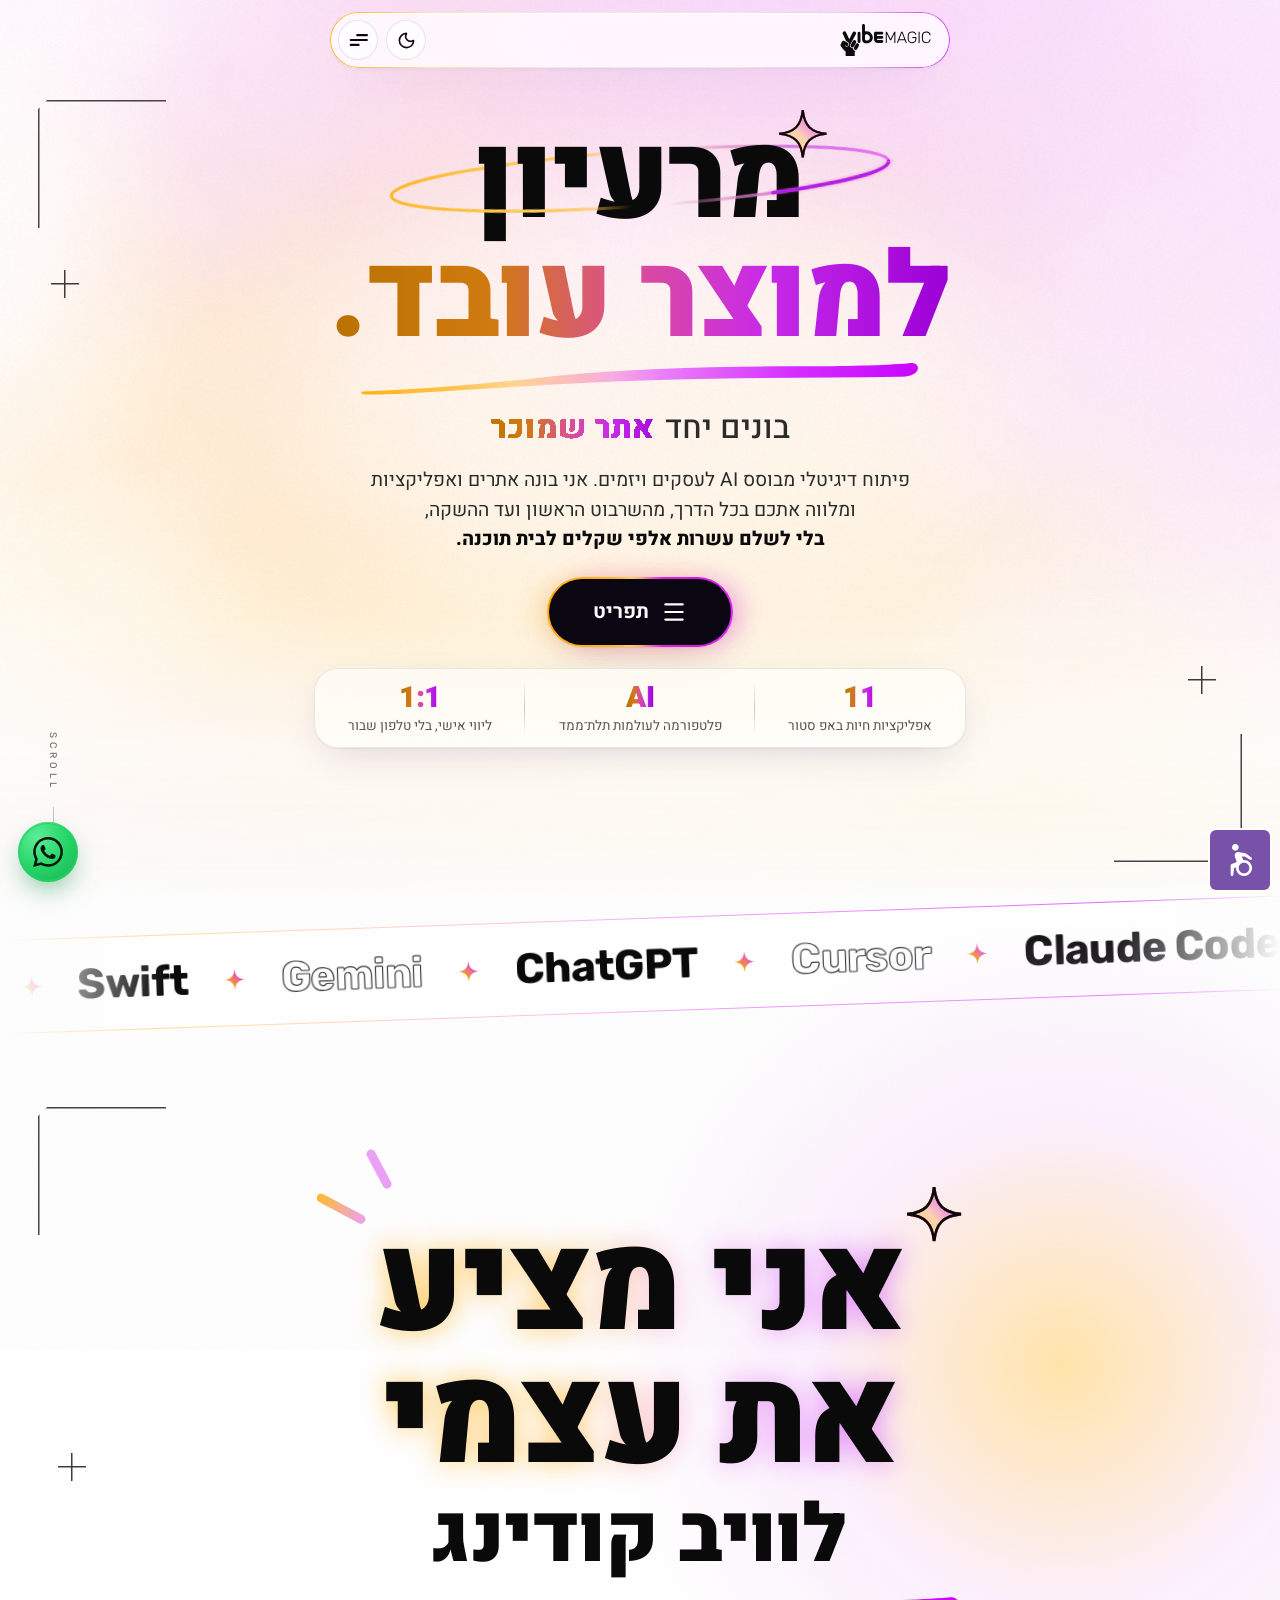
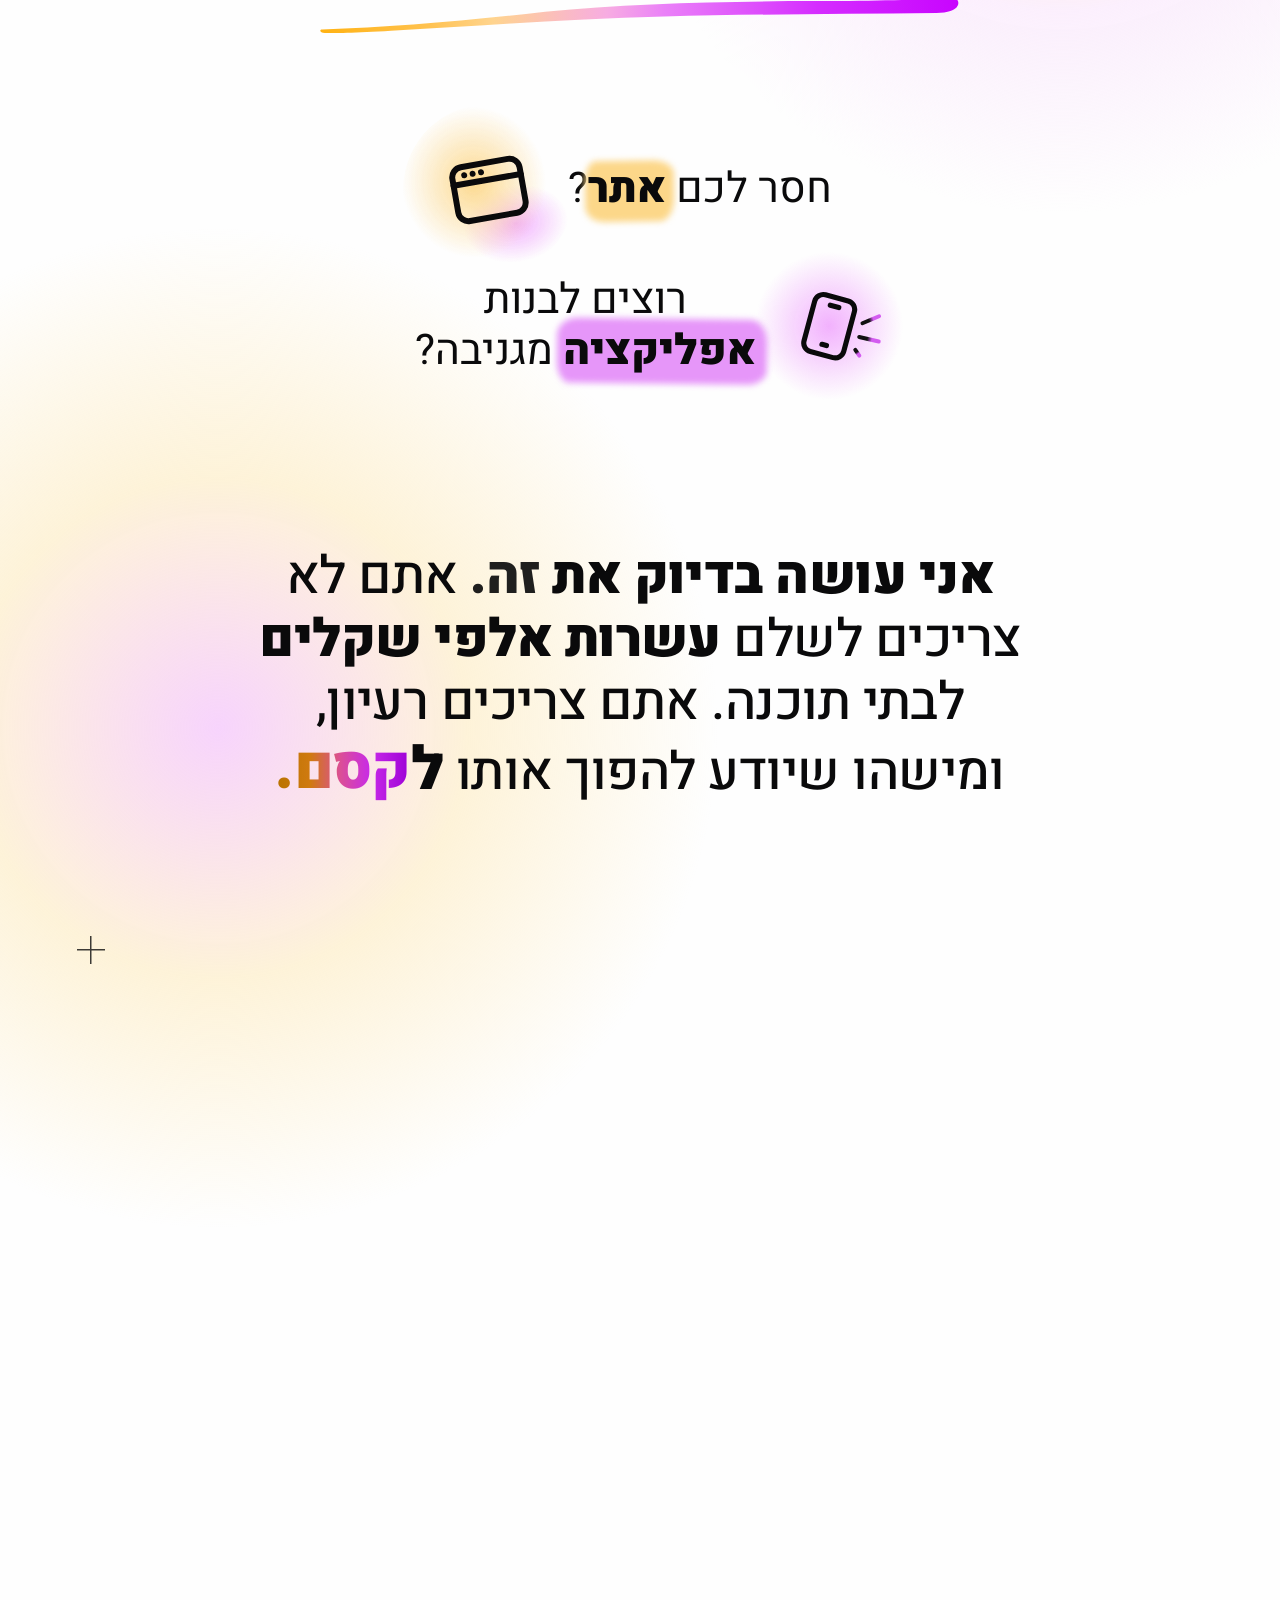
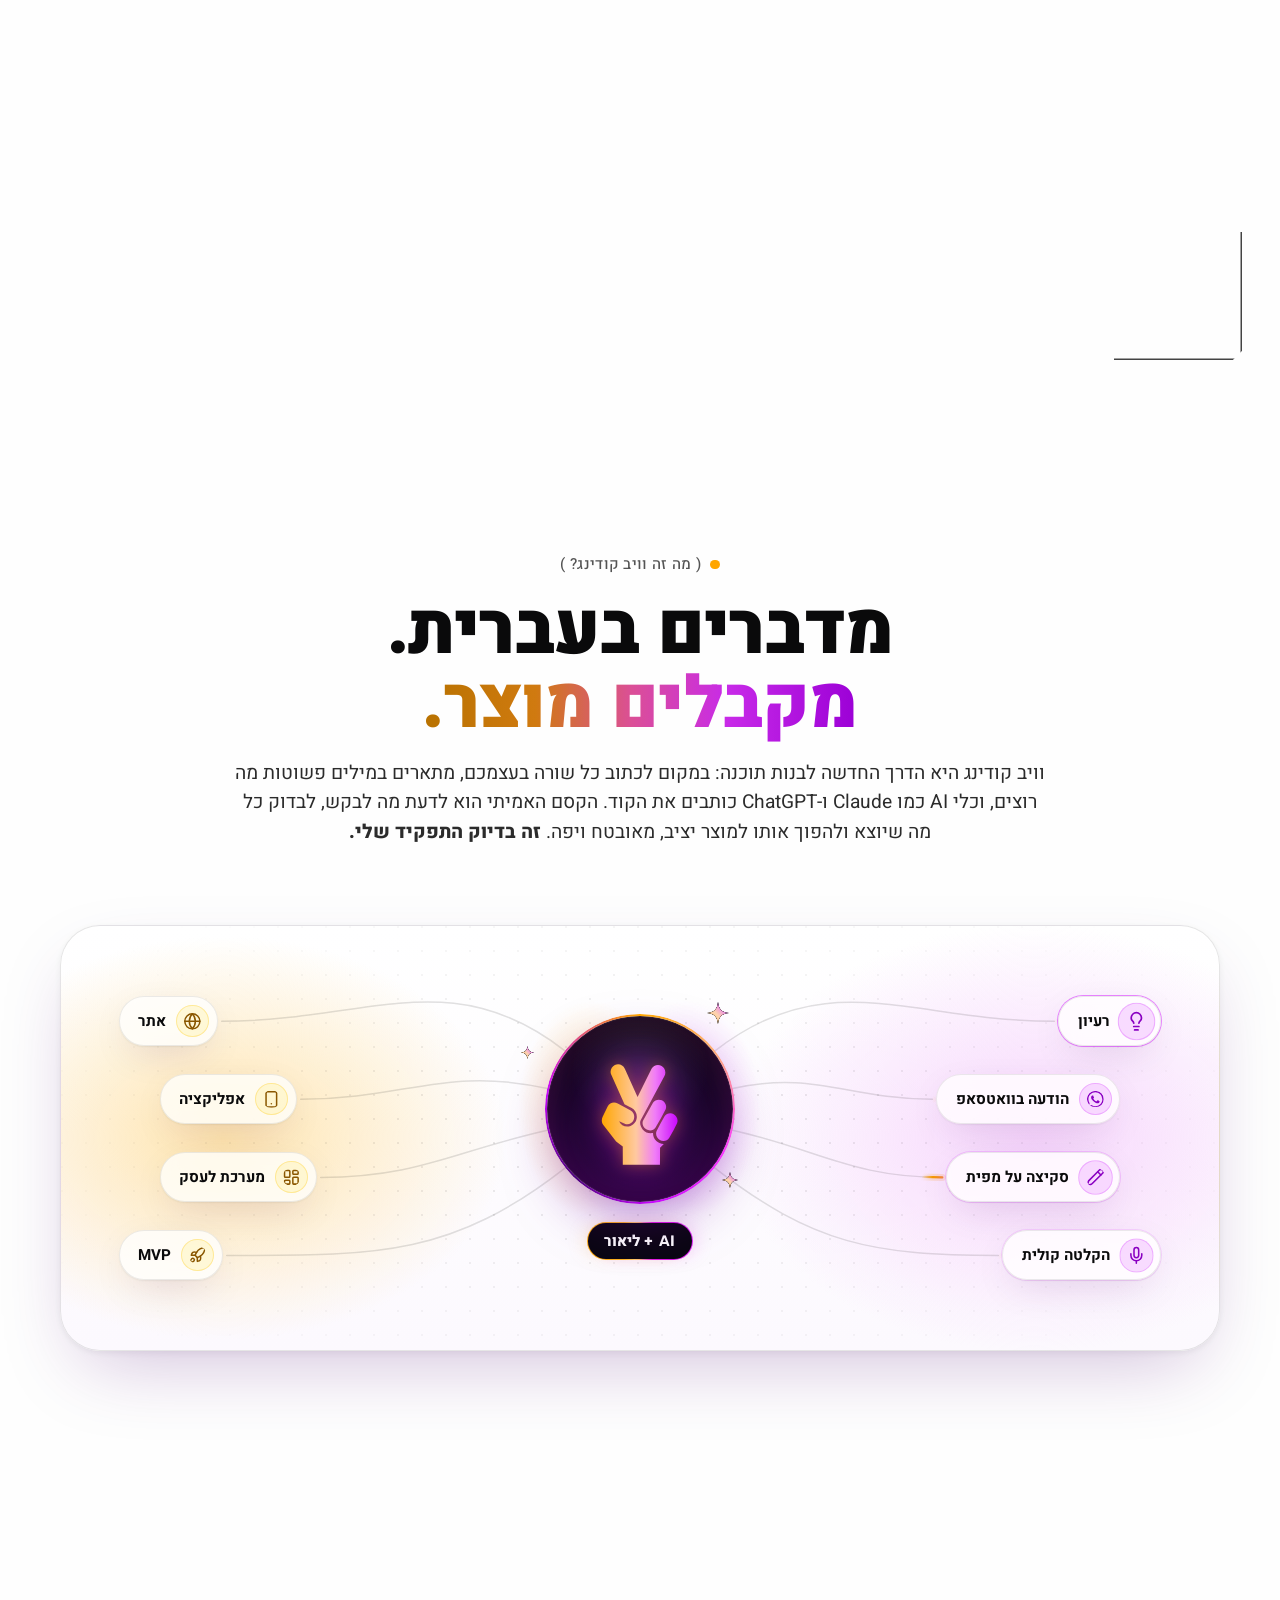
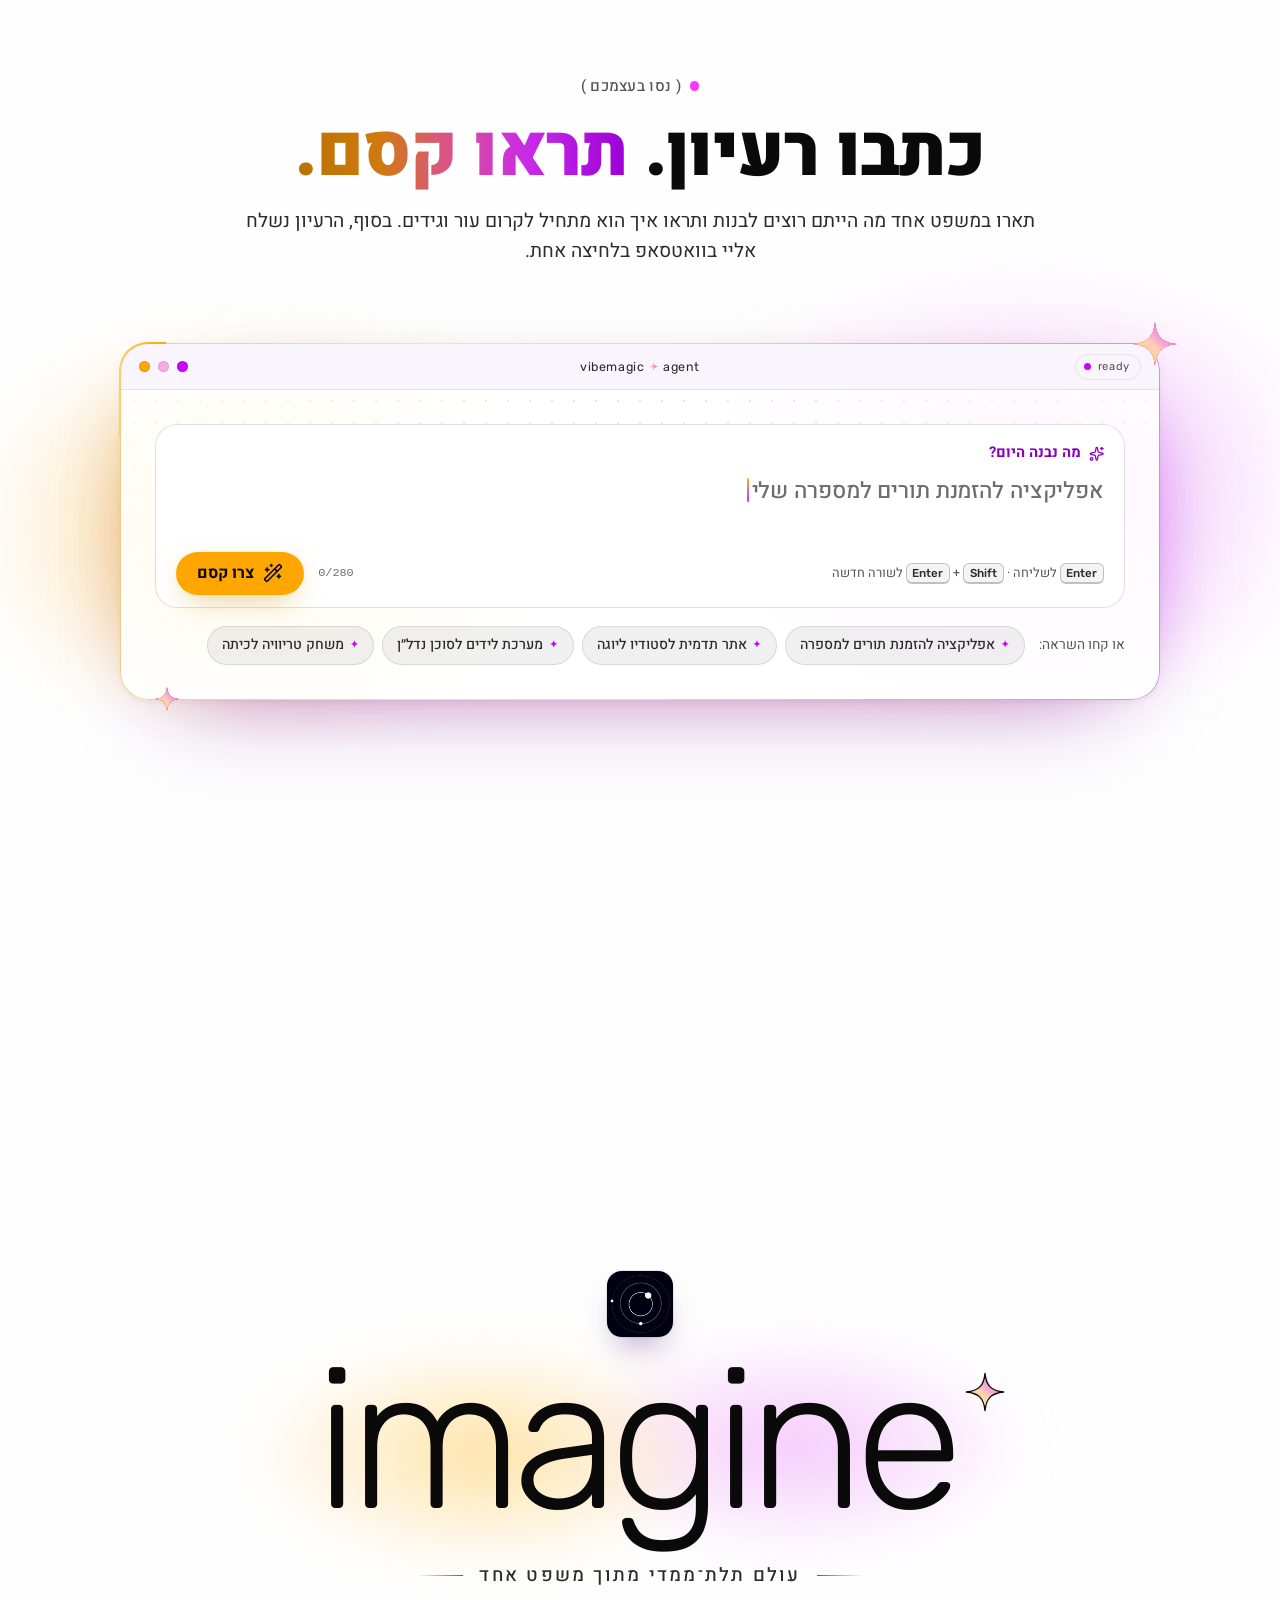
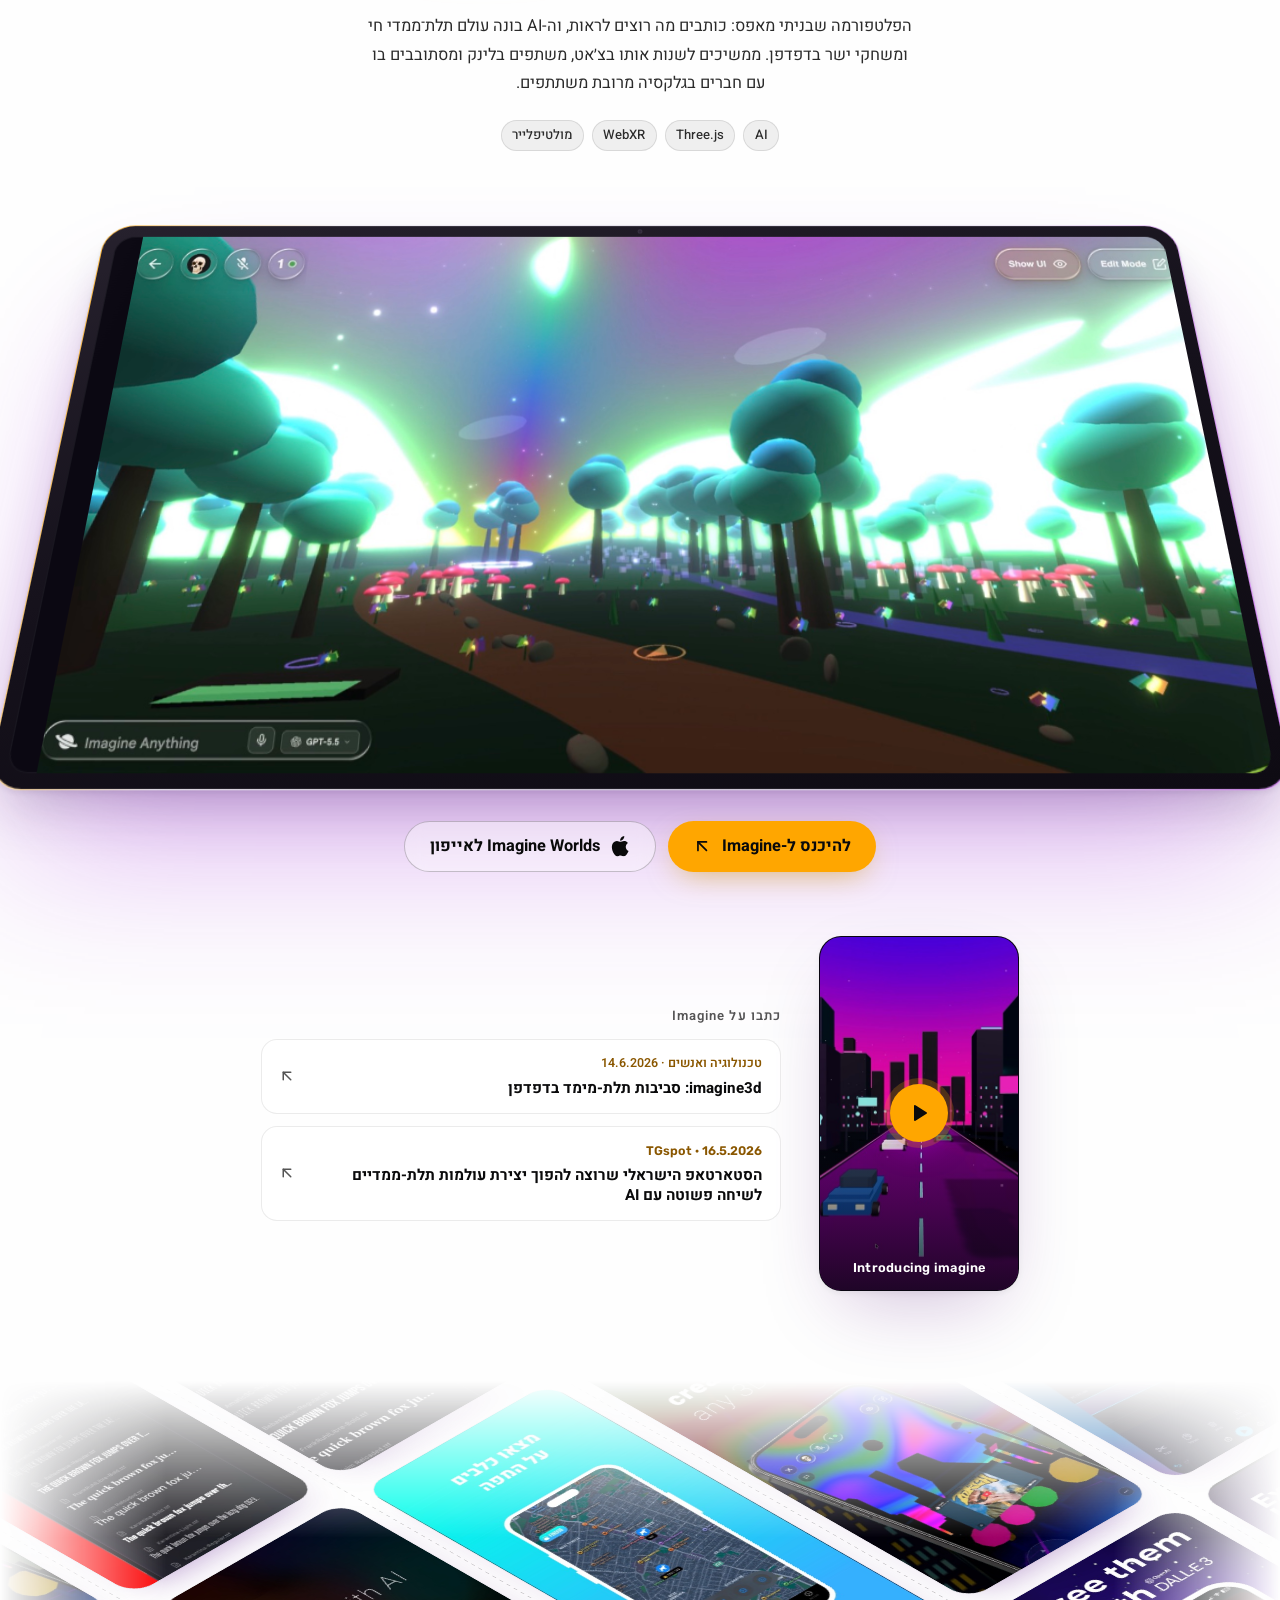
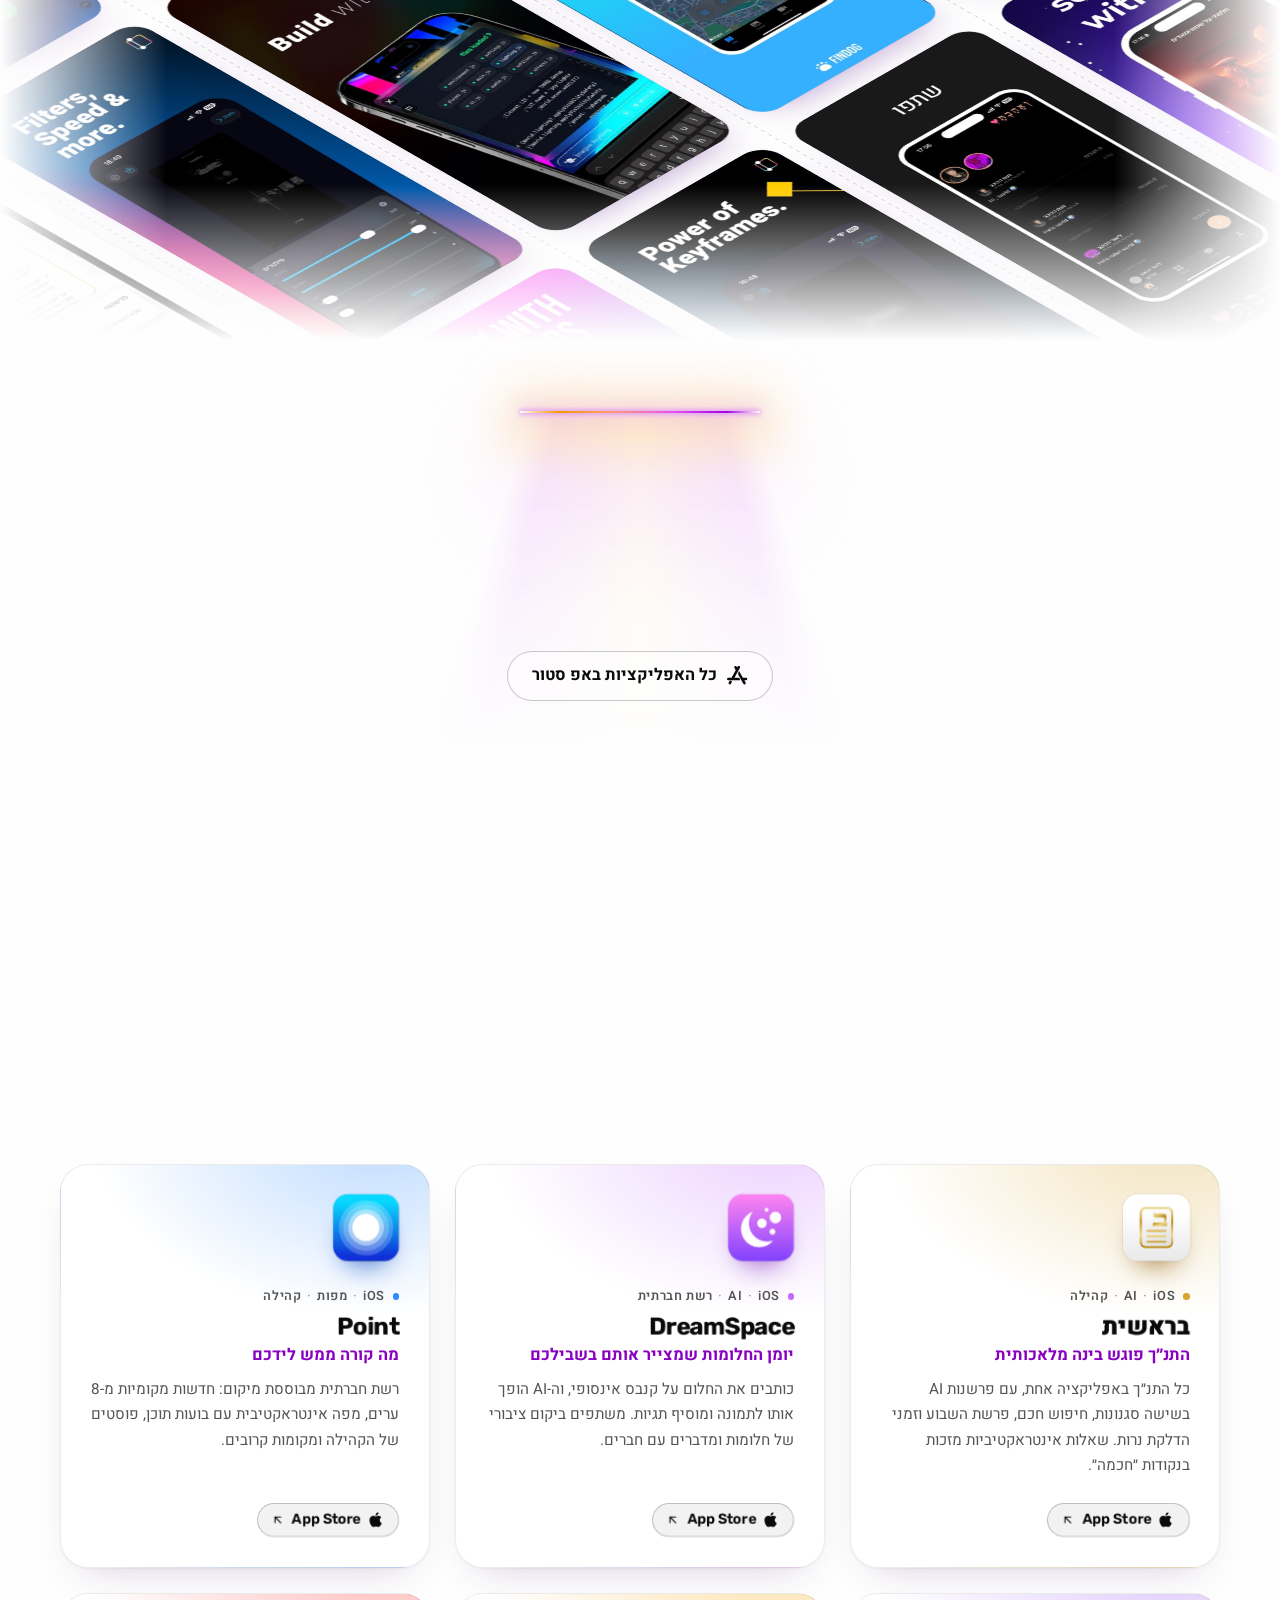
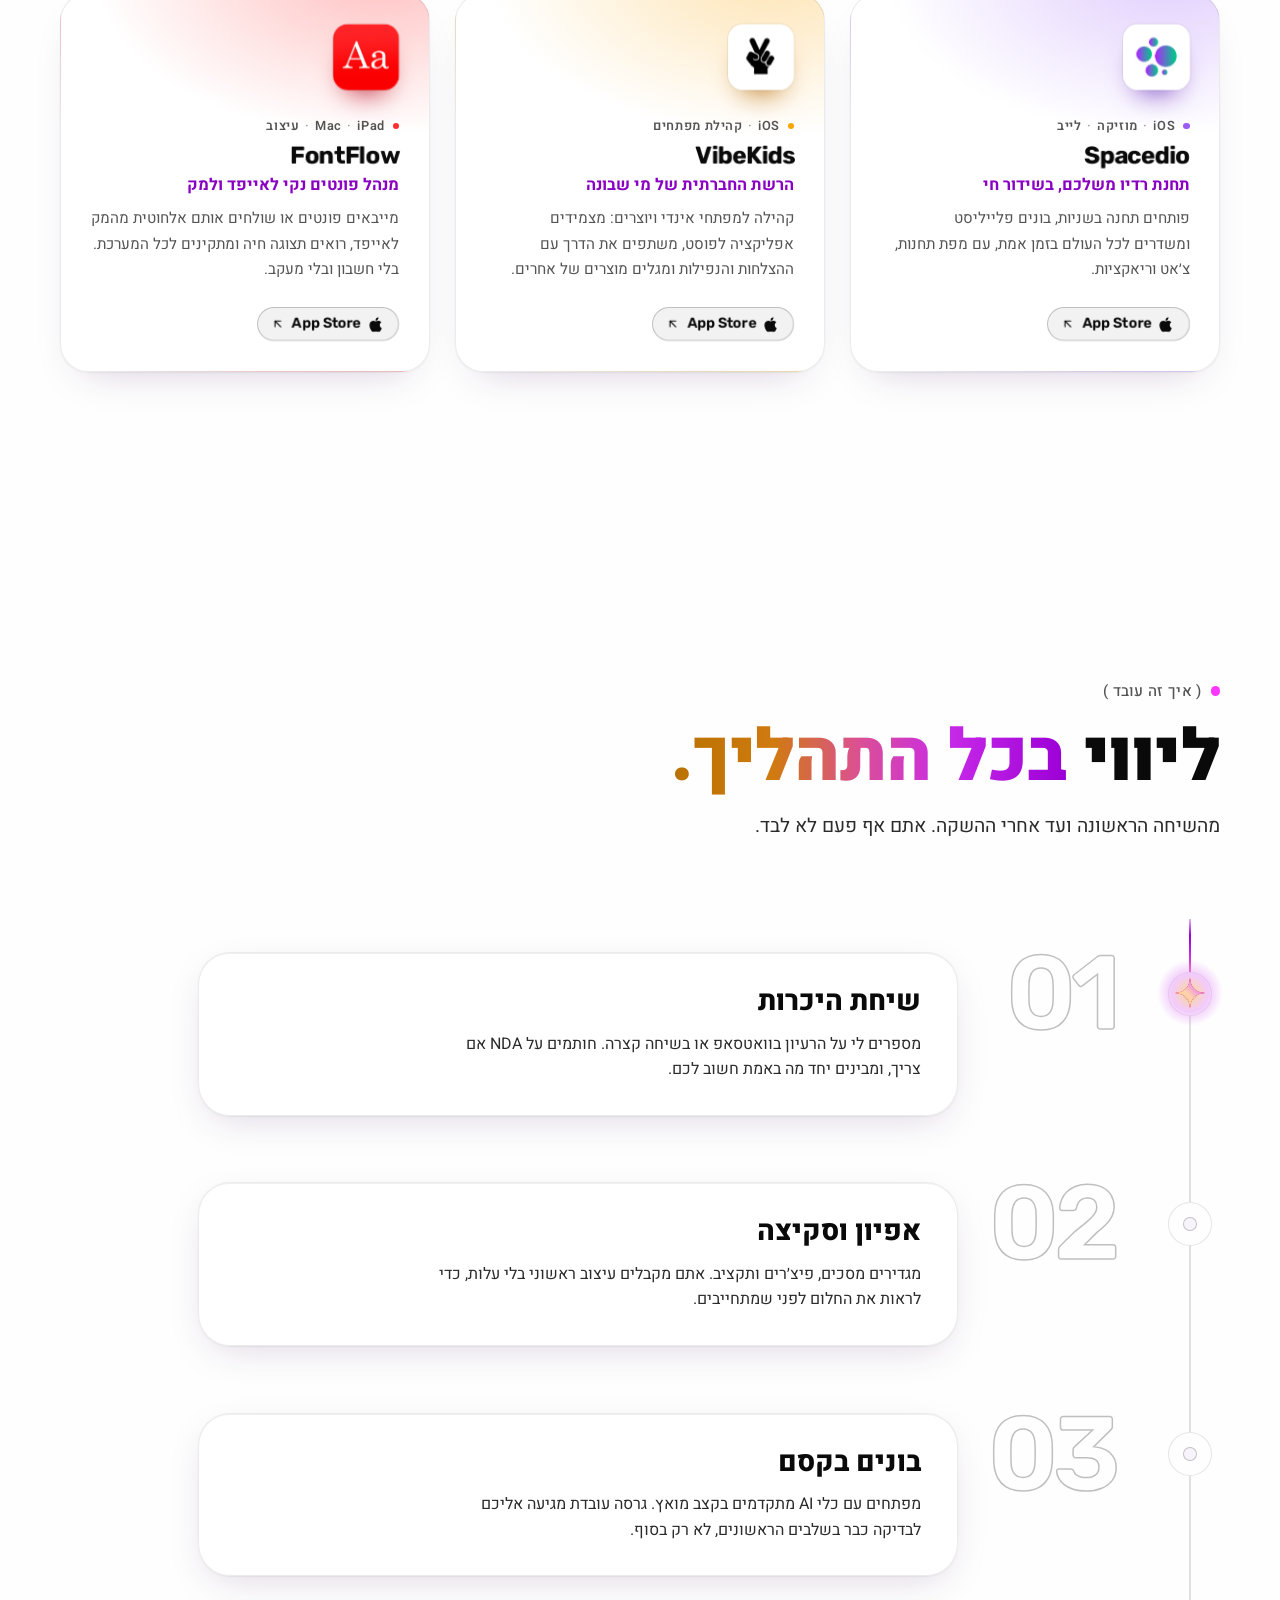
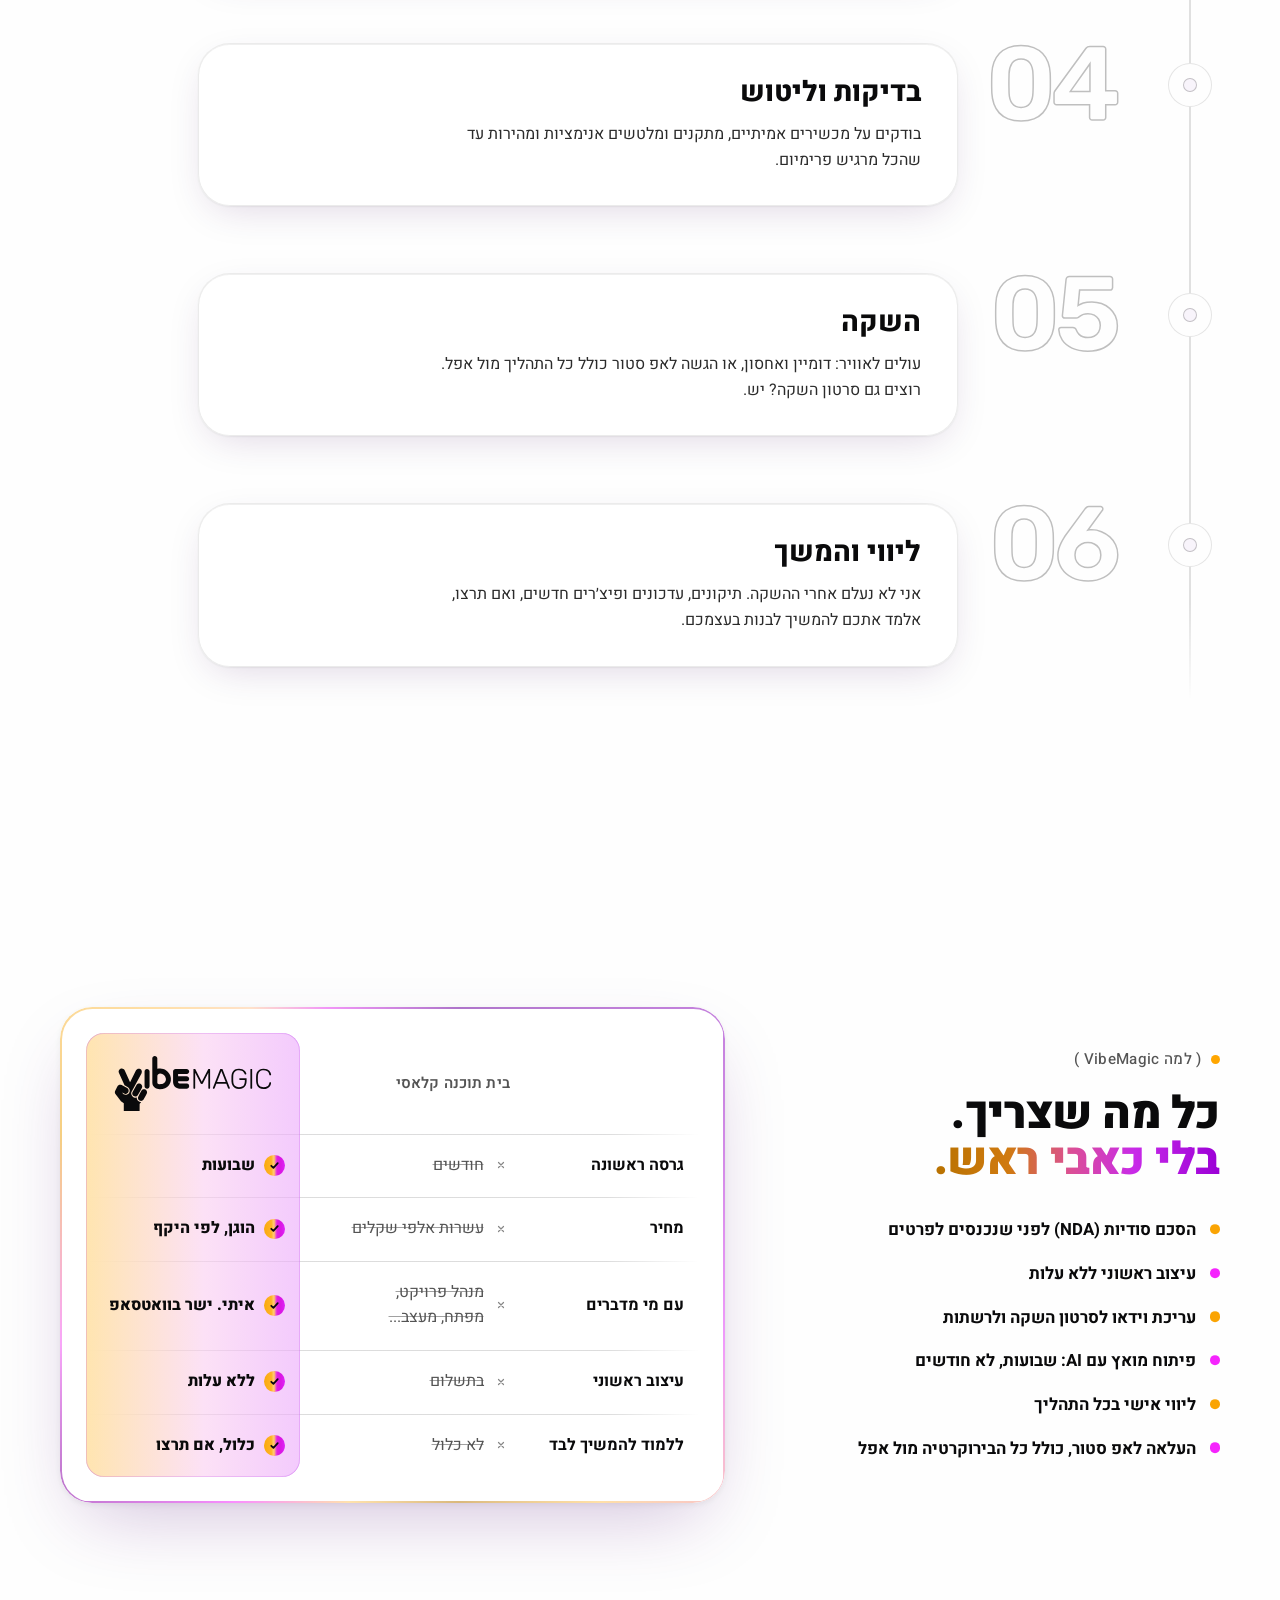
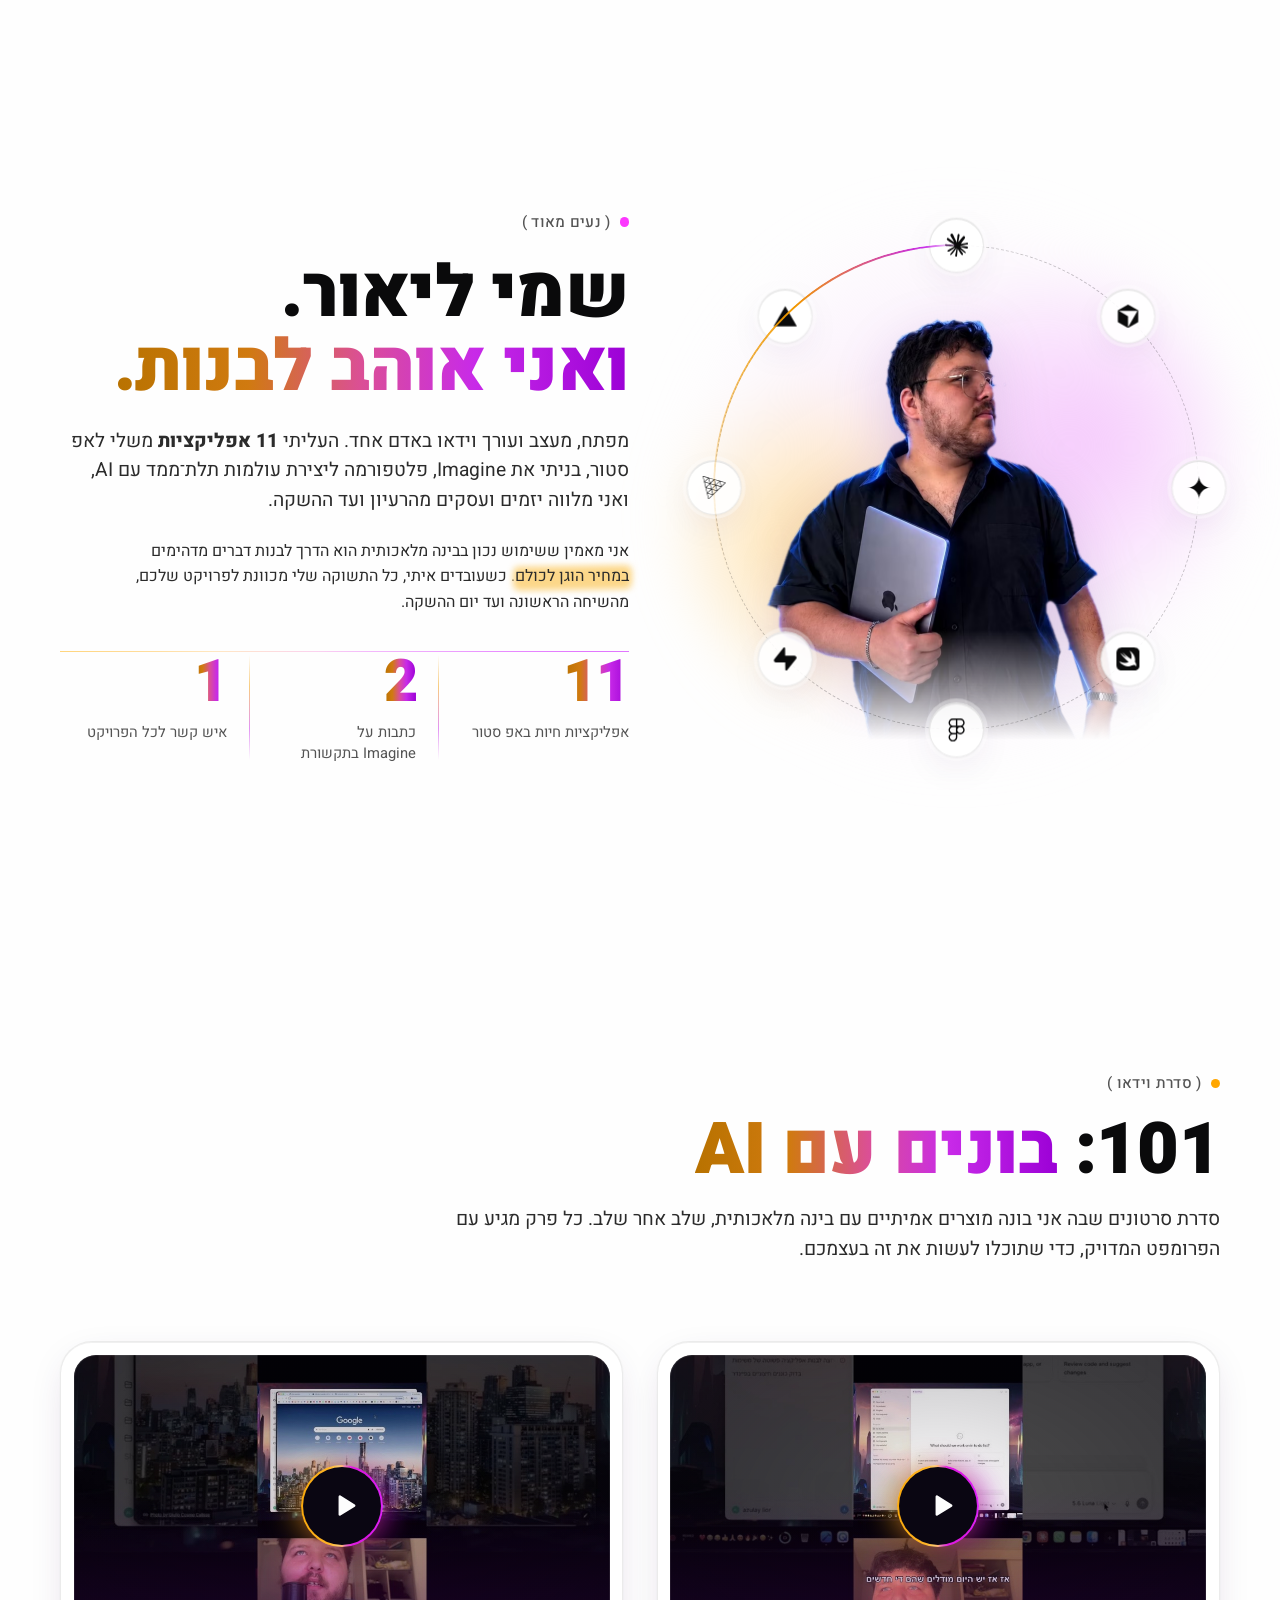
==== commit a74bf456: "VibeMagic: גלואו הלוגו בפוטר לא נחתך, בהירו נשאר רק כפתור תפריט Co-Authored-By: Claude Opus 5.5 <nor" ====
--- a/index.html
+++ b/index.html
@@ -40,13 +40,13 @@
   <link rel="stylesheet" href="css/core.css?v=4">
   <link rel="stylesheet" href="css/intro.css?v=4">
   <link rel="stylesheet" href="css/nav.css?v=4">
-  <link rel="stylesheet" href="css/hero.css?v=4">
+  <link rel="stylesheet" href="css/hero.css?v=5">
   <link rel="stylesheet" href="css/text.css?v=4">
   <link rel="stylesheet" href="css/services.css?v=4">
   <link rel="stylesheet" href="css/playground.css?v=4">
   <link rel="stylesheet" href="css/works.css?v=4">
   <link rel="stylesheet" href="css/story.css?v=4">
-  <link rel="stylesheet" href="css/footer.css?v=4">
+  <link rel="stylesheet" href="css/footer.css?v=5">
 </head>
 
 <body>
@@ -232,13 +232,7 @@
         </p>
 
         <div class="hero__ctas" data-hero-in>
-          <a class="cta-pill cta-pill--xl" data-wa data-magnetic data-confetti href="https://wa.me/972523321674">
-            <span class="beam" aria-hidden="true"></span>
-            <span class="cta-pill__l1">יש לכם רעיון?</span>
-            <span class="cta-pill__l2">בואו נבנה אותו.</span>
-            <span class="cta-pill__wa"><svg class="i i--fill" aria-hidden="true"><use href="#i-whatsapp"/></svg></span>
-          </a>
-          <button class="btn btn--ghost hero__menu" type="button" data-menu-open aria-controls="menu" aria-haspopup="dialog">
+          <button class="btn hero__menu" type="button" data-menu-open aria-controls="menu" aria-haspopup="dialog">
             <svg class="i" aria-hidden="true"><use href="#i-menu"/></svg>
             <span>תפריט</span>
           </button>
--- a/css/hero.css
+++ b/css/hero.css
@@ -613,3 +613,17 @@
   .hero__scroll-line::after,
   .hero__orbit-comet { animation: none; }
 }
+
+/* the hero's single action (2026-10): "תפריט" opens the menu, styled as the primary pill */
+.hero__menu {
+  --btn-pad-y: 1em;
+  --btn-pad-x: 2.2em;
+  font-size: clamp(1.05rem, 1.6vw, 1.25rem);
+  color: var(--pill-text);
+  border: 2px solid transparent;
+  background: linear-gradient(var(--pill-bg), var(--pill-bg)) padding-box, var(--grad-cta) border-box;
+  box-shadow: -12px 0 30px -8px rgba(255, 166, 0, .35), 12px 0 30px -8px rgba(217, 22, 227, .4), var(--shadow);
+}
+.hero__menu:hover { box-shadow: -16px 0 40px -6px rgba(255, 166, 0, .5), 16px 0 40px -6px rgba(217, 22, 227, .55), var(--shadow); }
+.hero__menu .i { width: 1.3em; height: 1.3em; }
+@media (max-width: 720px) { .hero__ctas .hero__menu { width: min(100%, 380px); } }
--- a/css/footer.css
+++ b/css/footer.css
@@ -547,7 +547,8 @@
   margin-inline: auto;
   margin-top: clamp(56px, 8vw, 118px);
   /* clip only at the floor: the logo rises out of it */
-  clip-path: inset(-40% -8% -12% -8%);
+  /* generous on the sides/top so the blurred glow twin is never cut into a box (wordmark is 30% wide now) */
+  clip-path: inset(-90% -70% -45% -70%);
 }
 .footer__wm-move { position: relative; transform-origin: 50% 100%; }
 .footer__wordmark.is-scrub .footer__wm-move { will-change: transform, opacity; }
